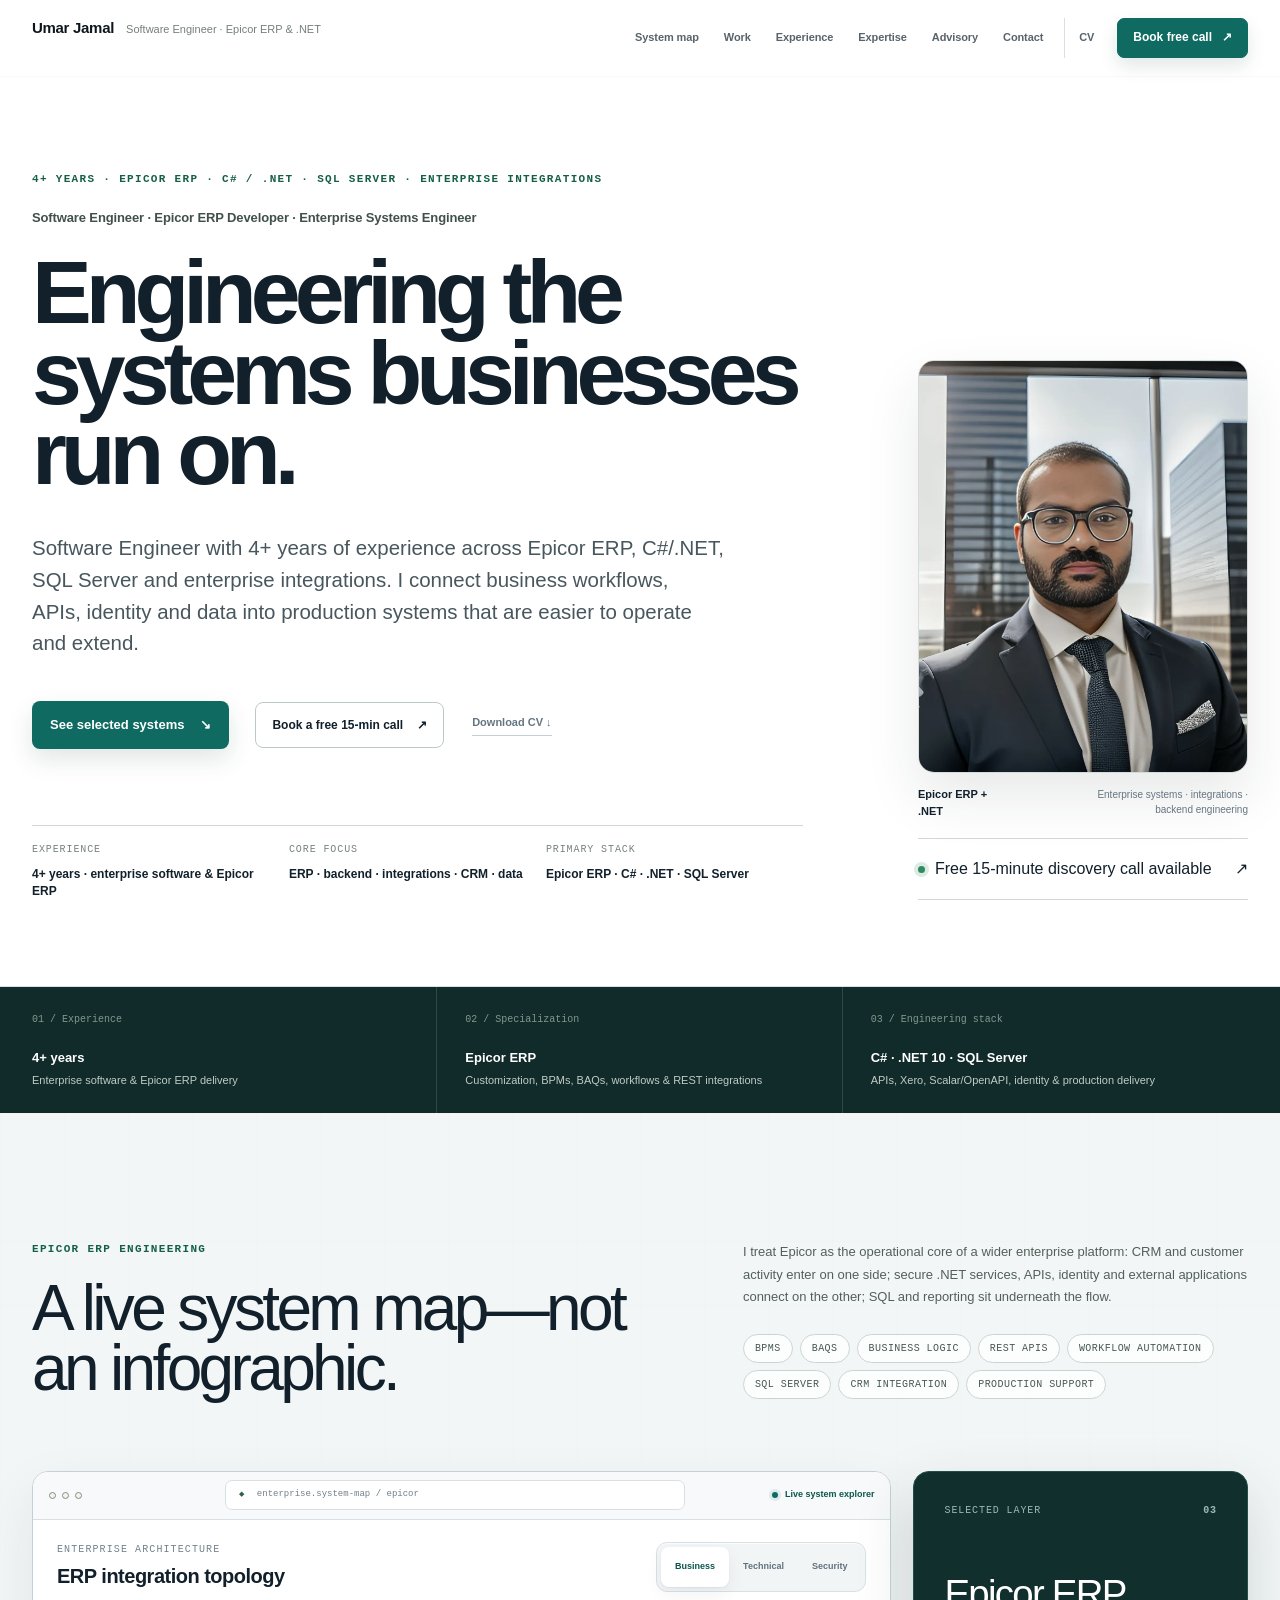
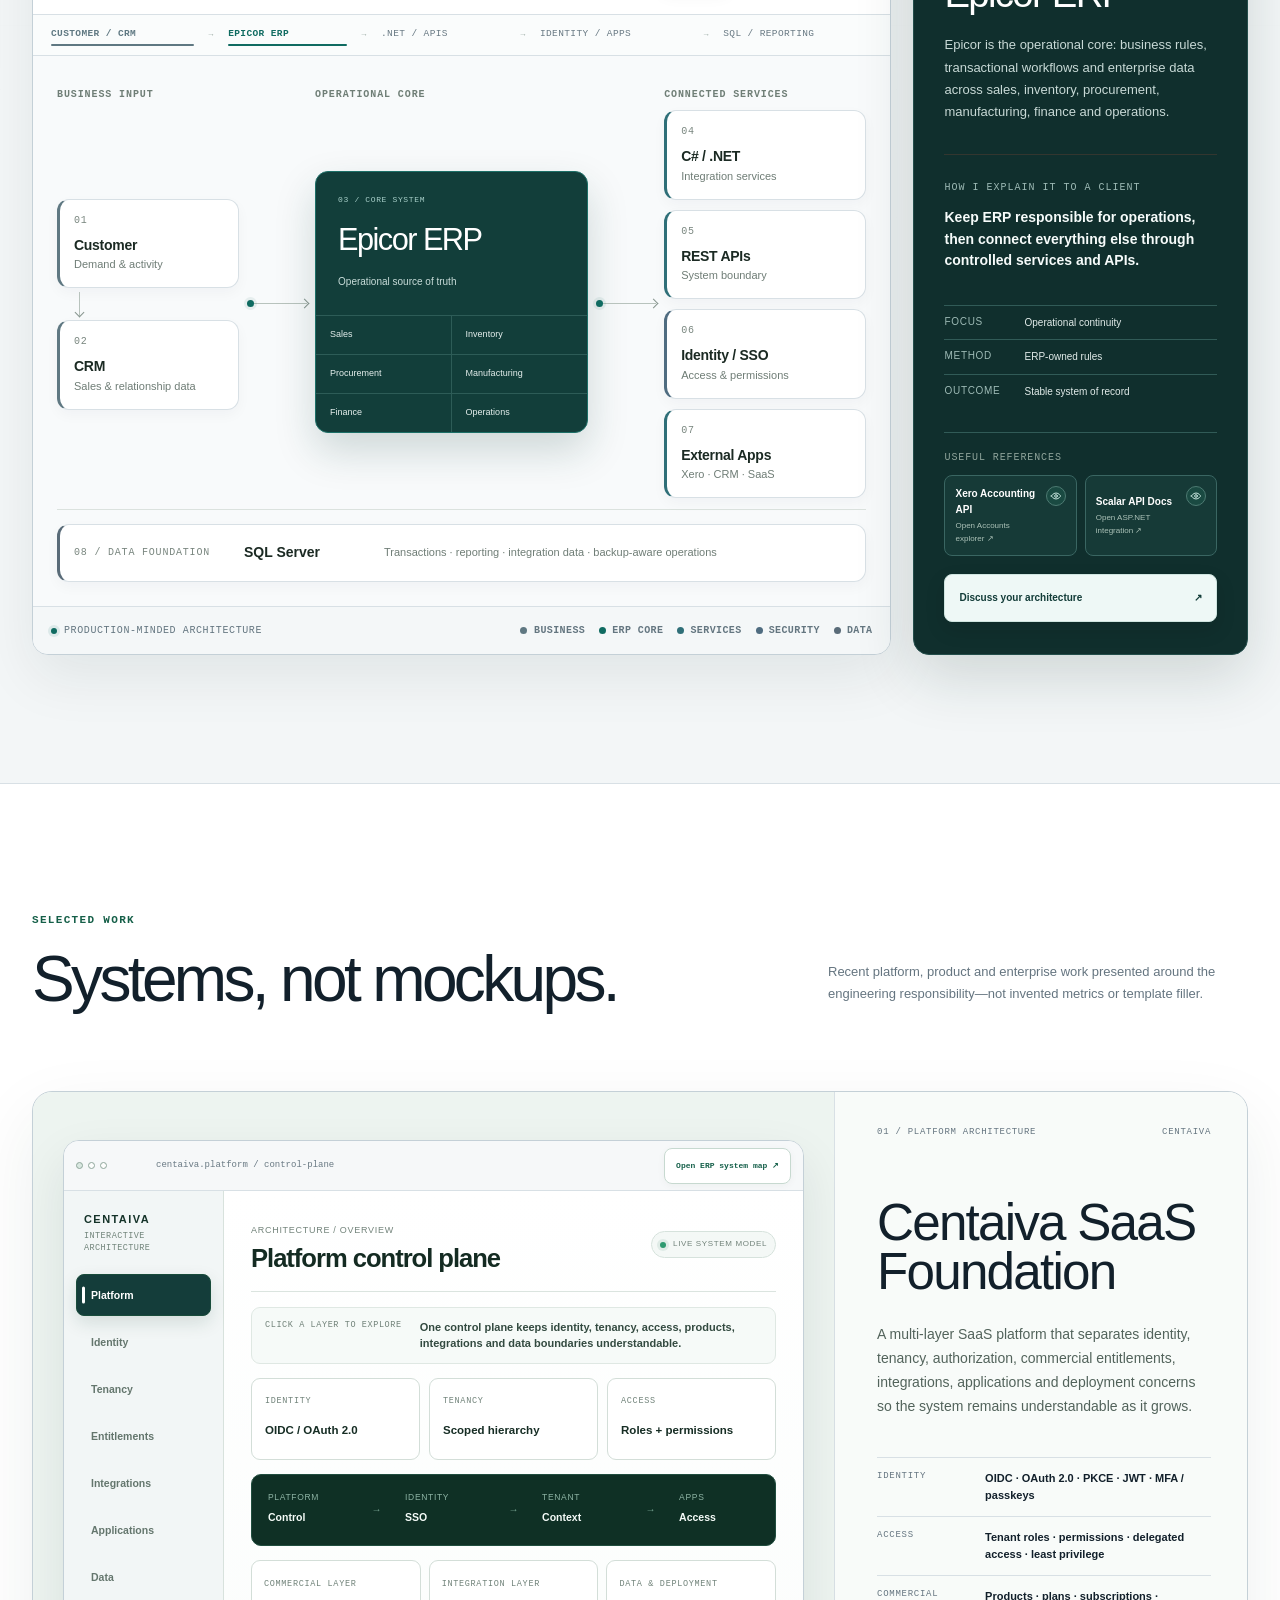
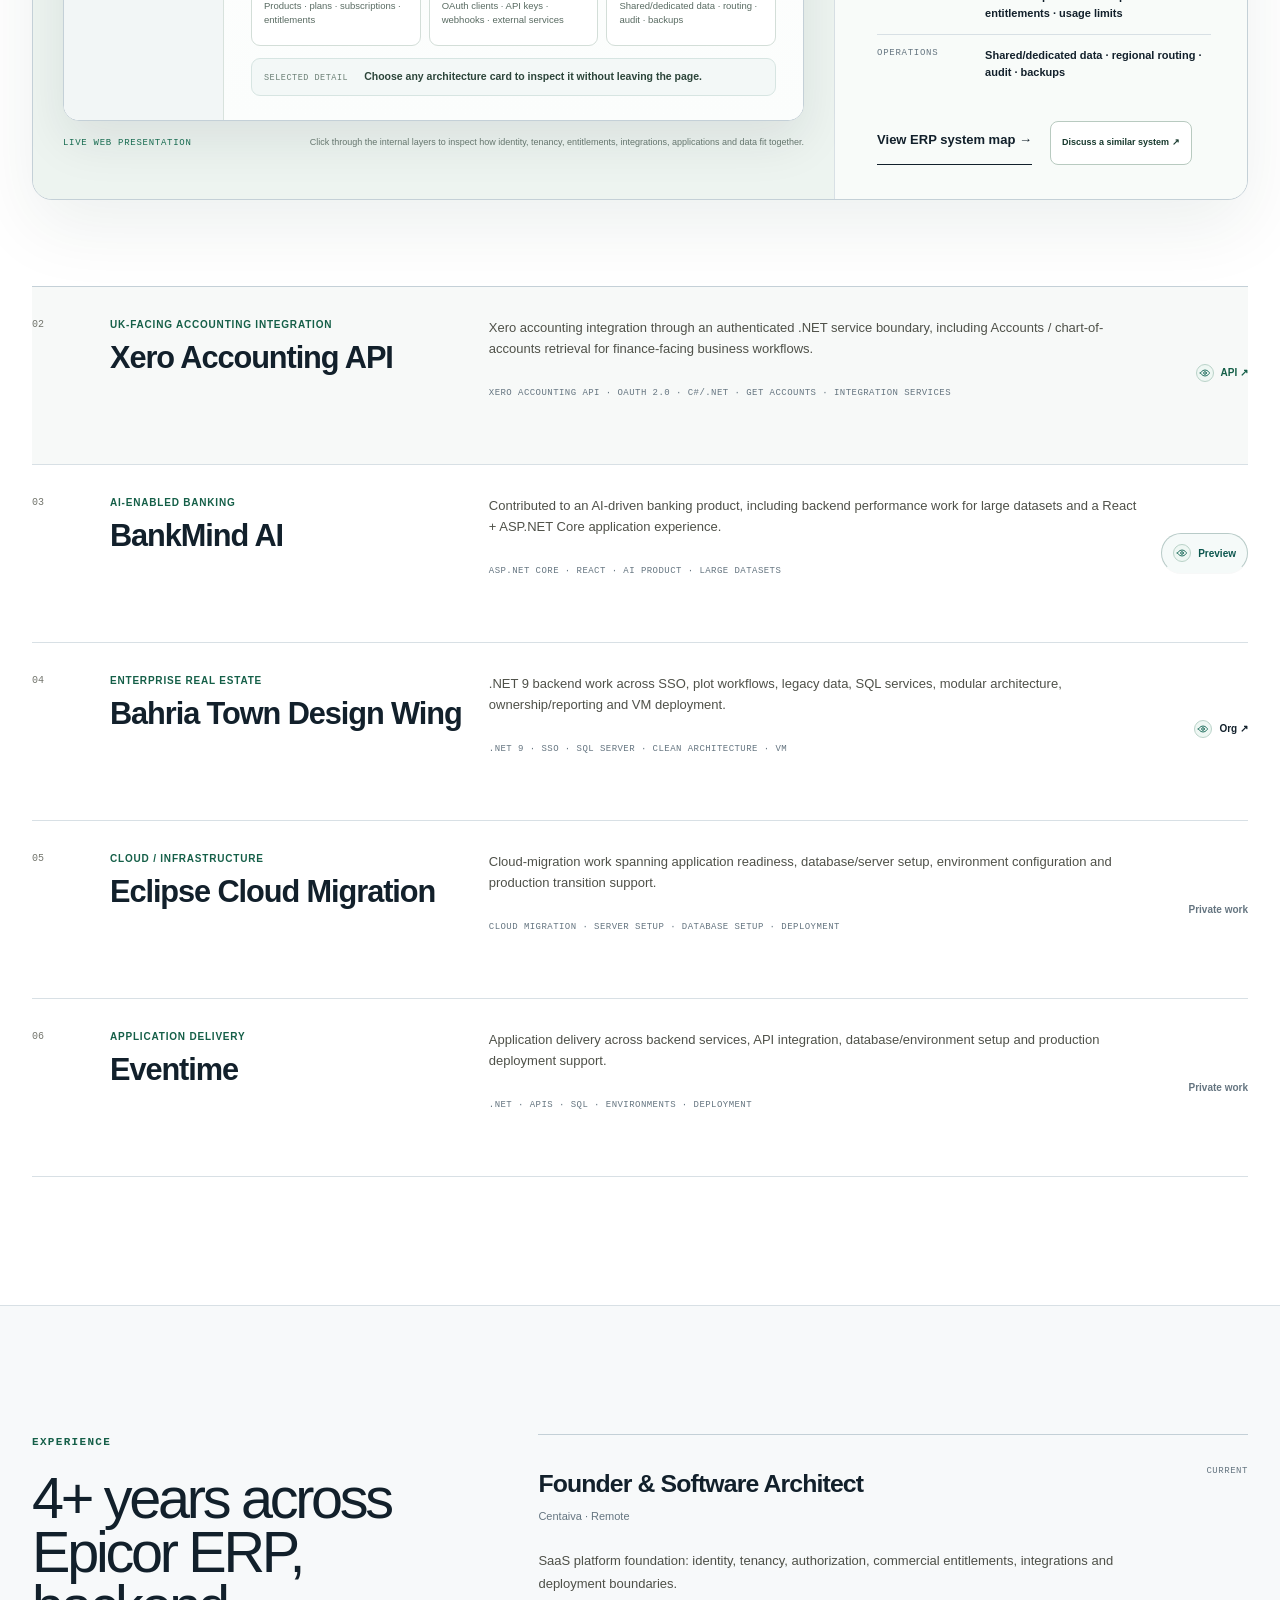
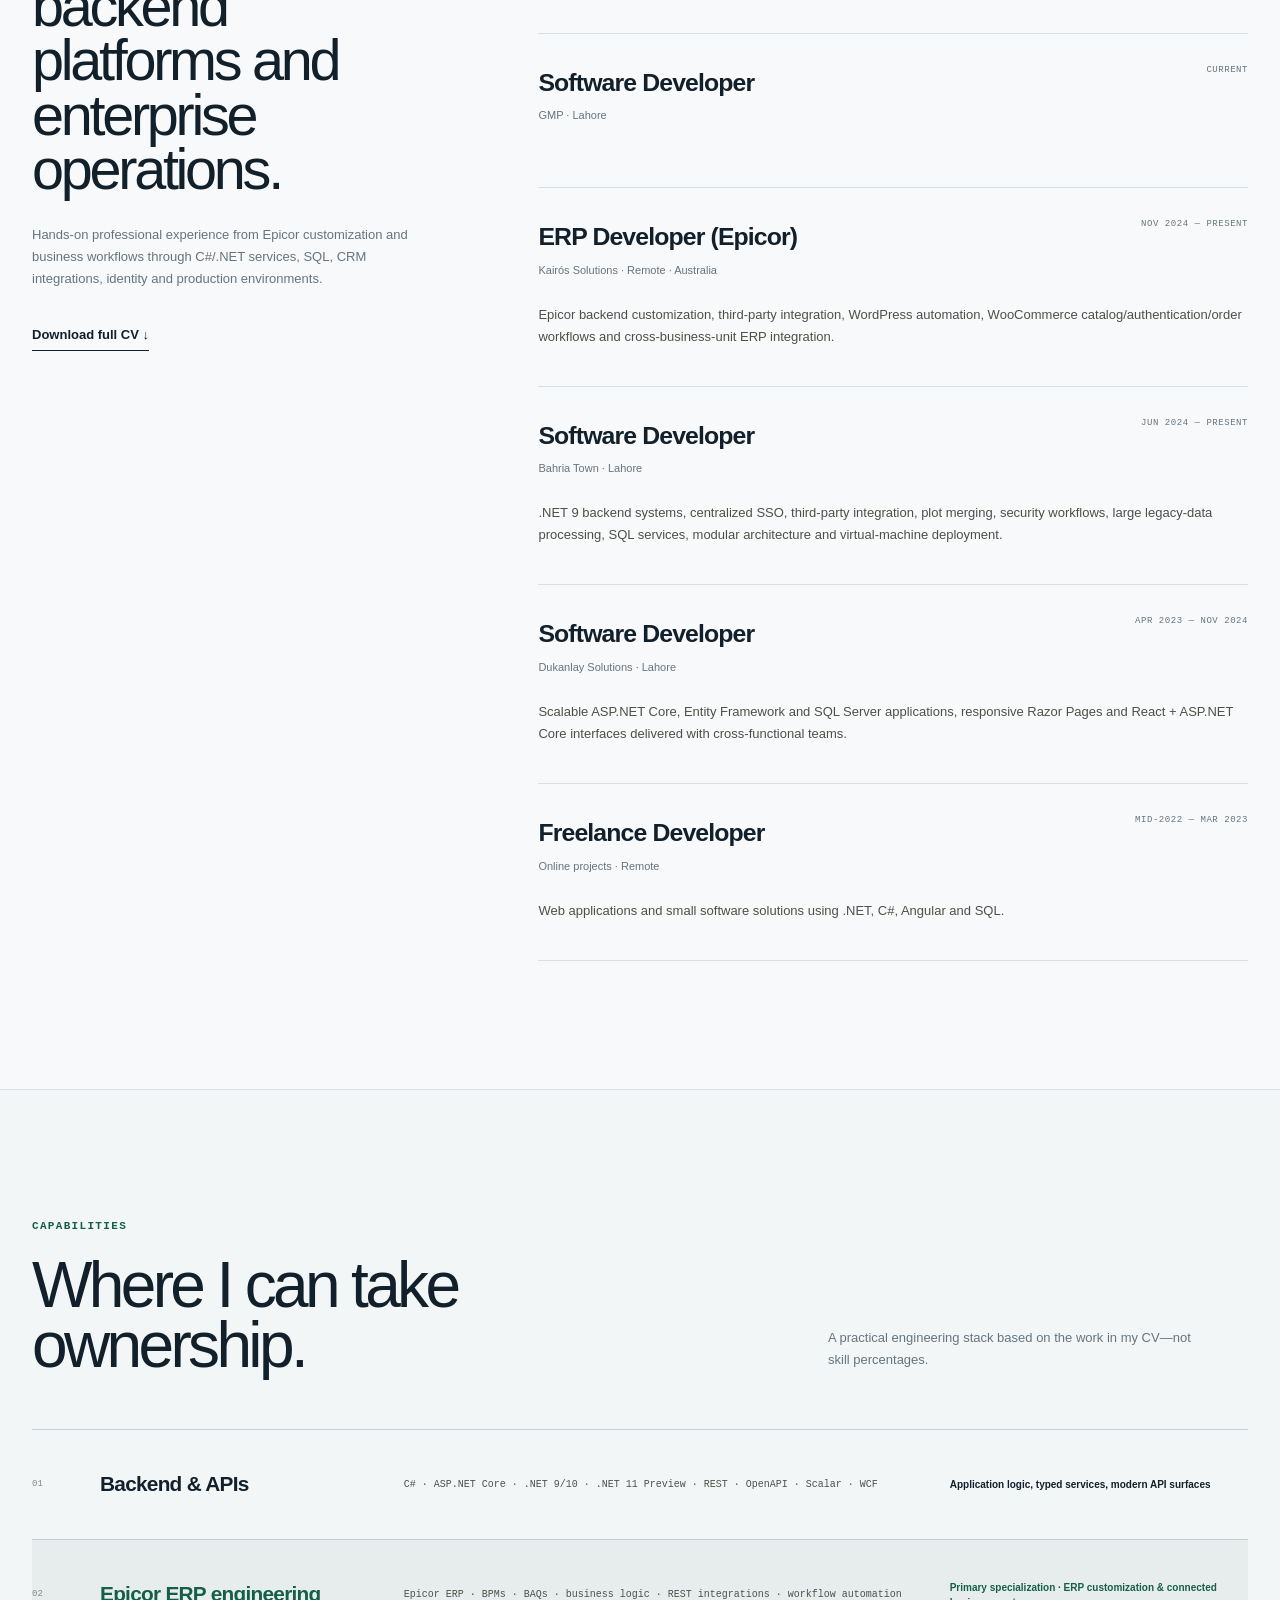
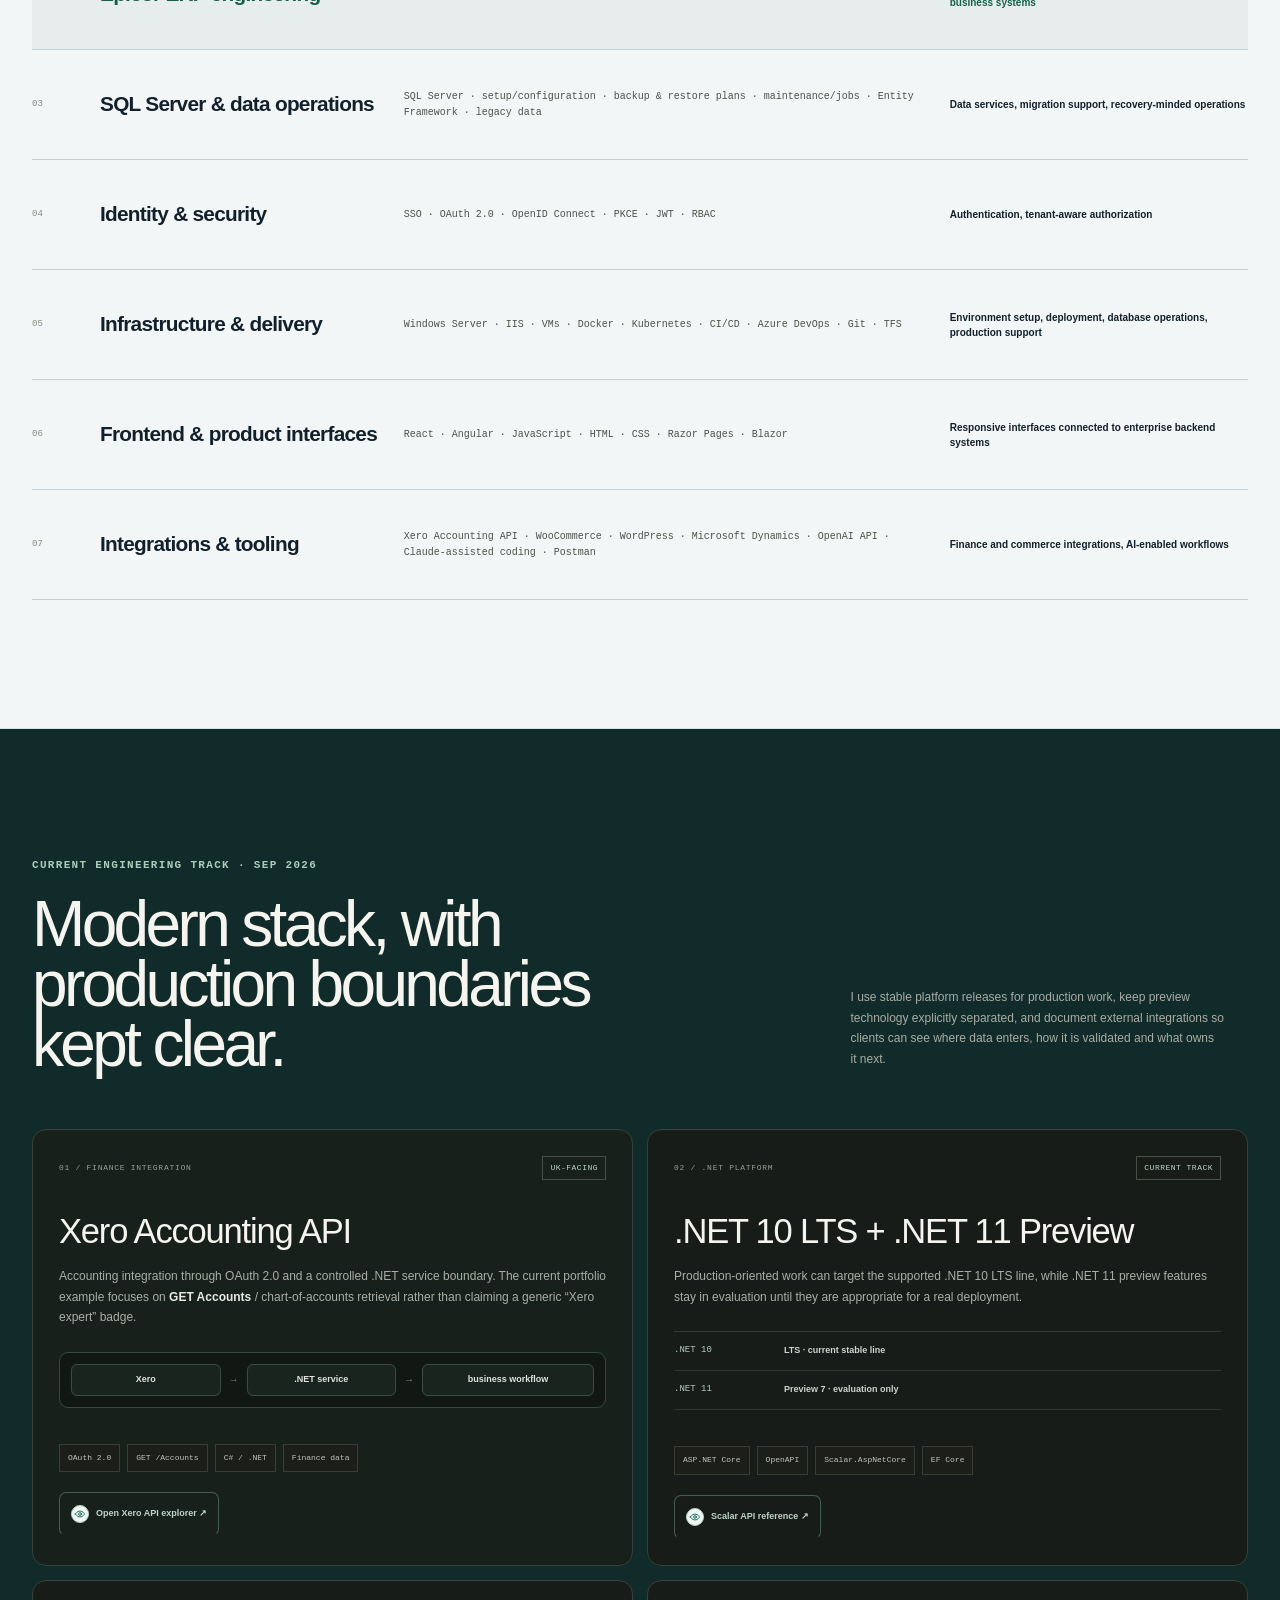
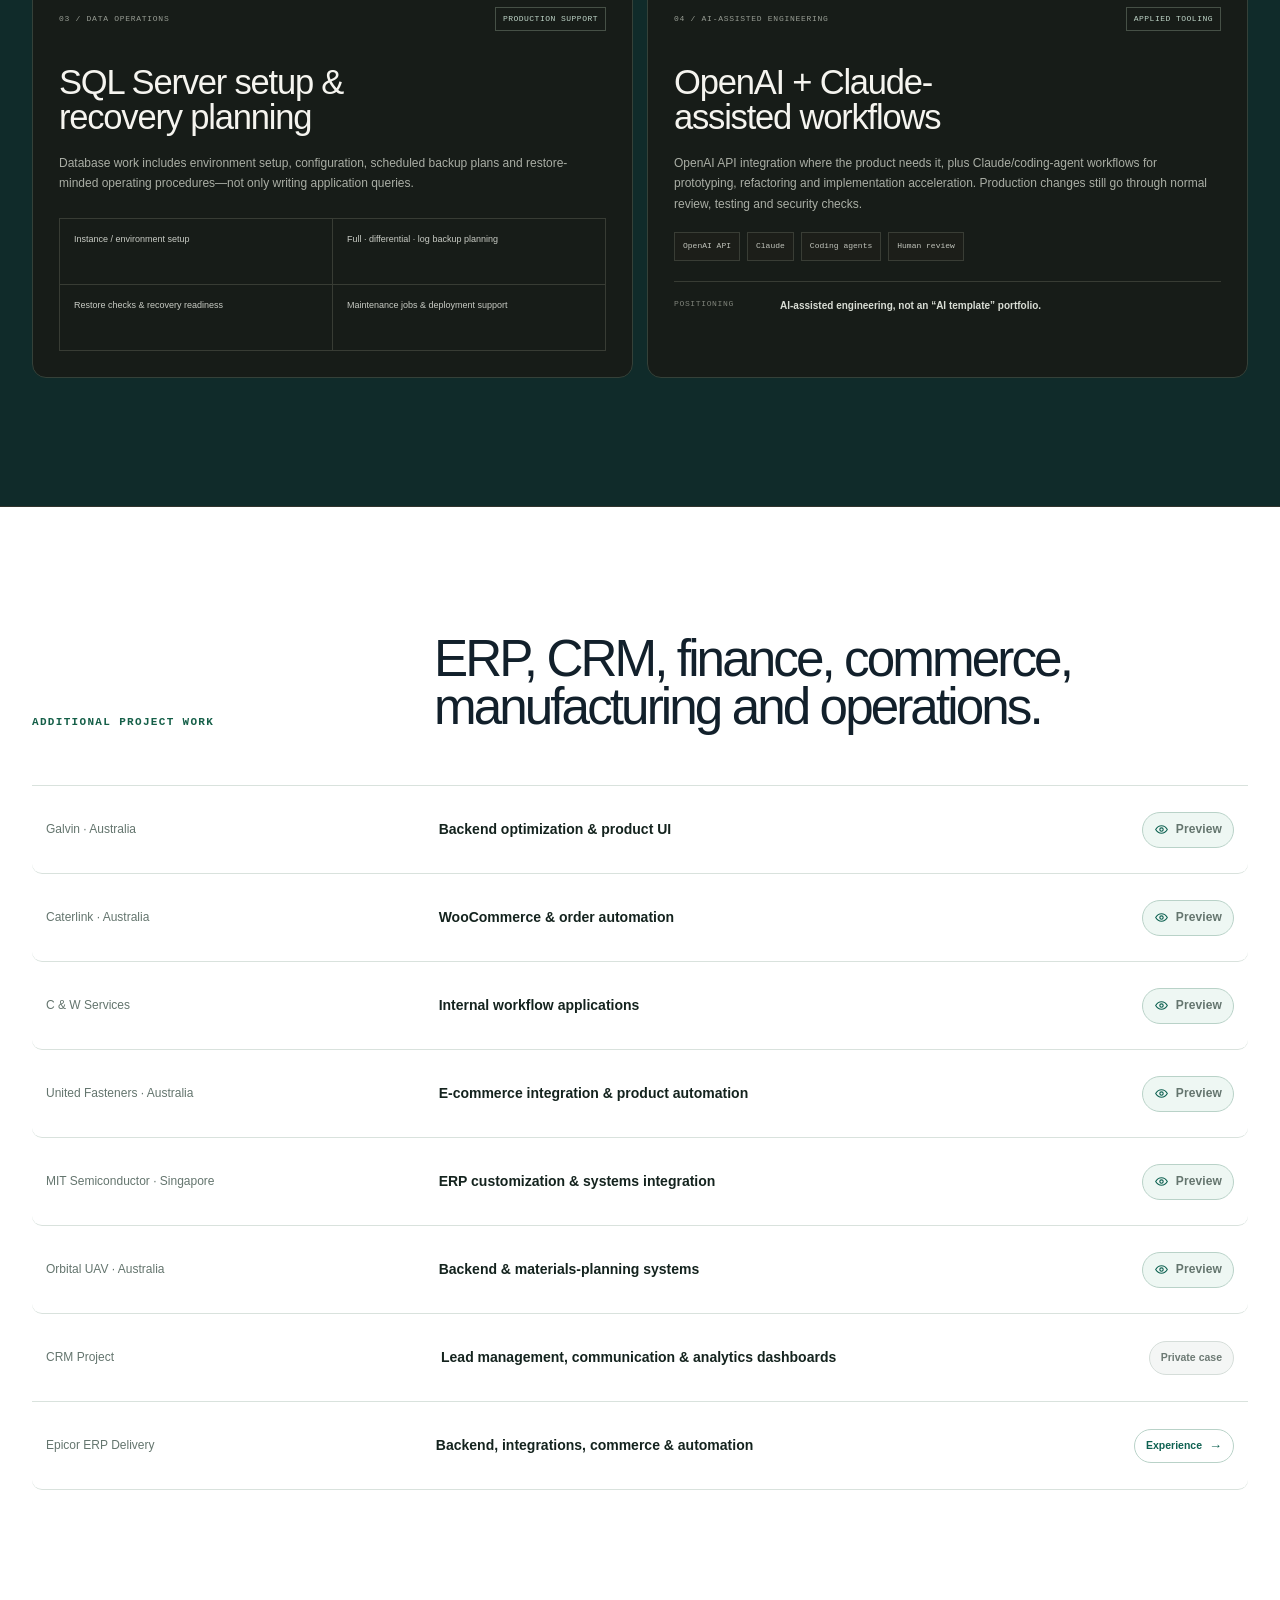
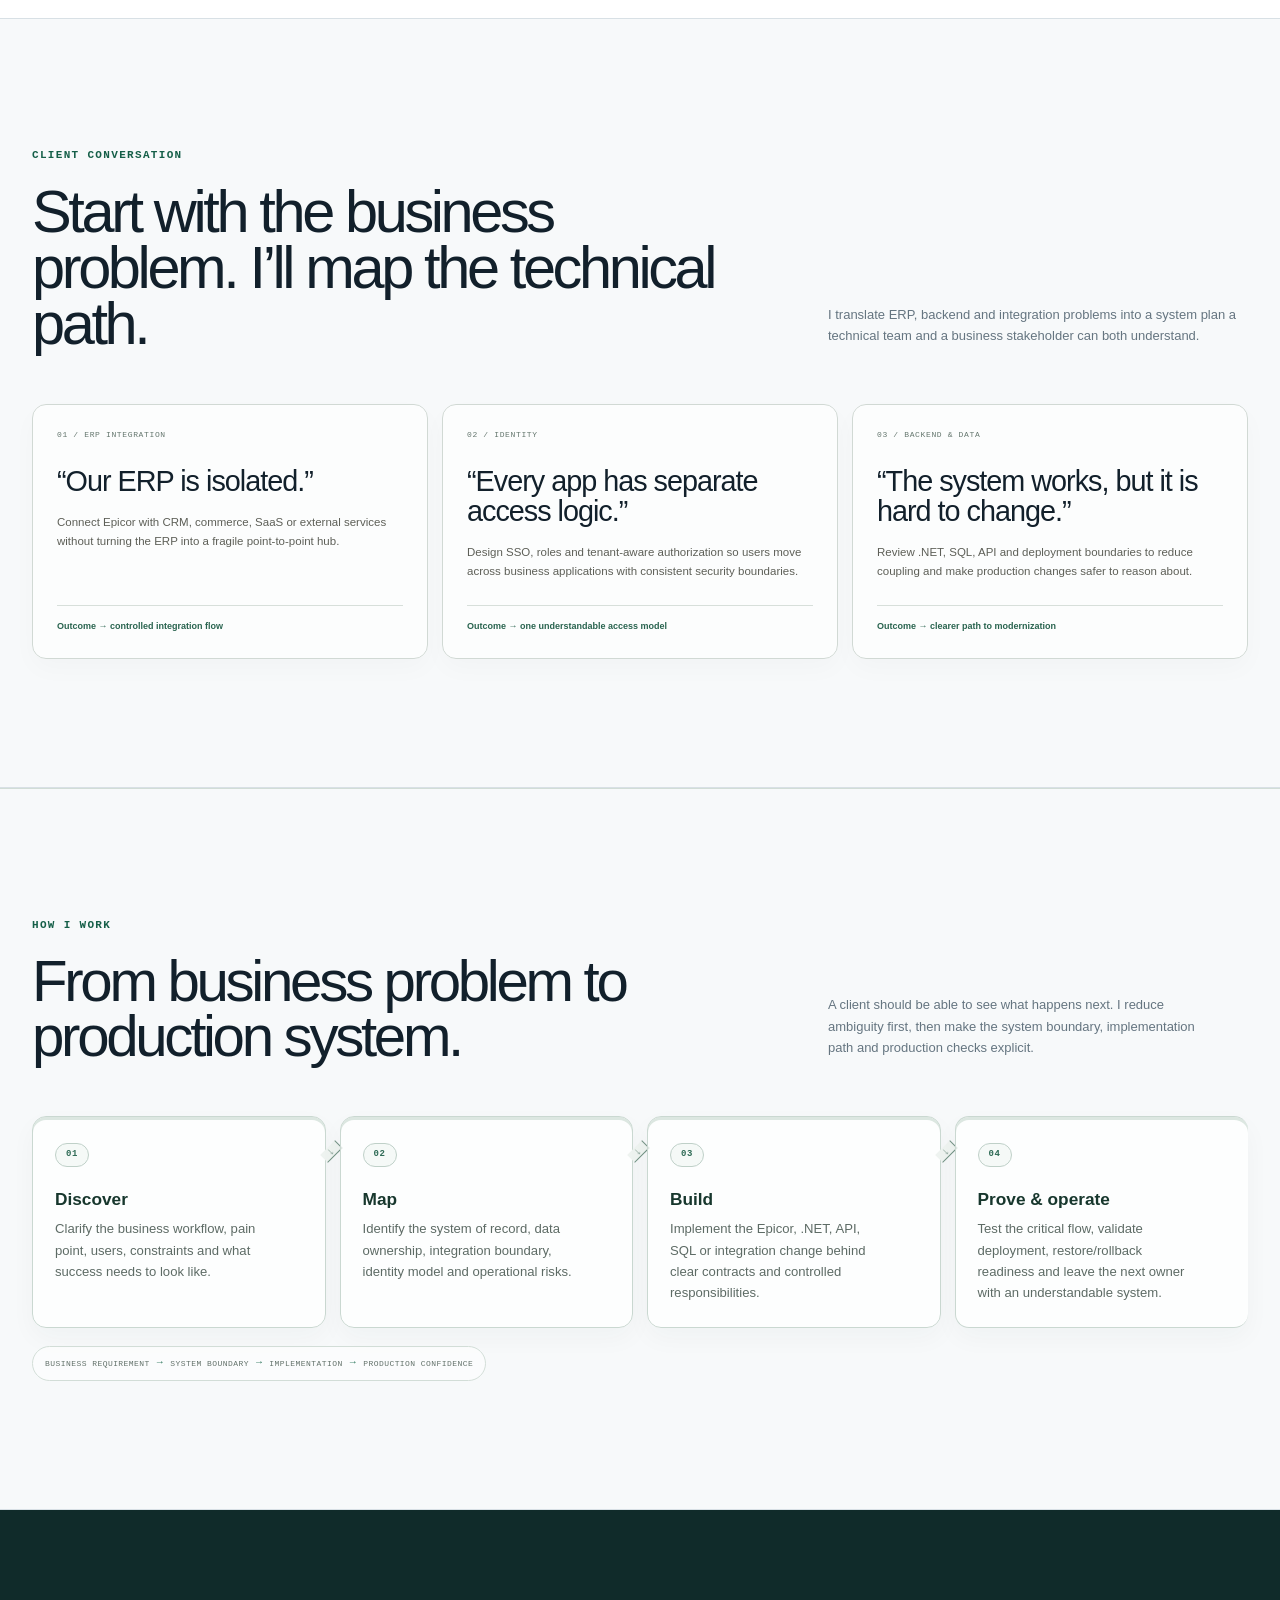
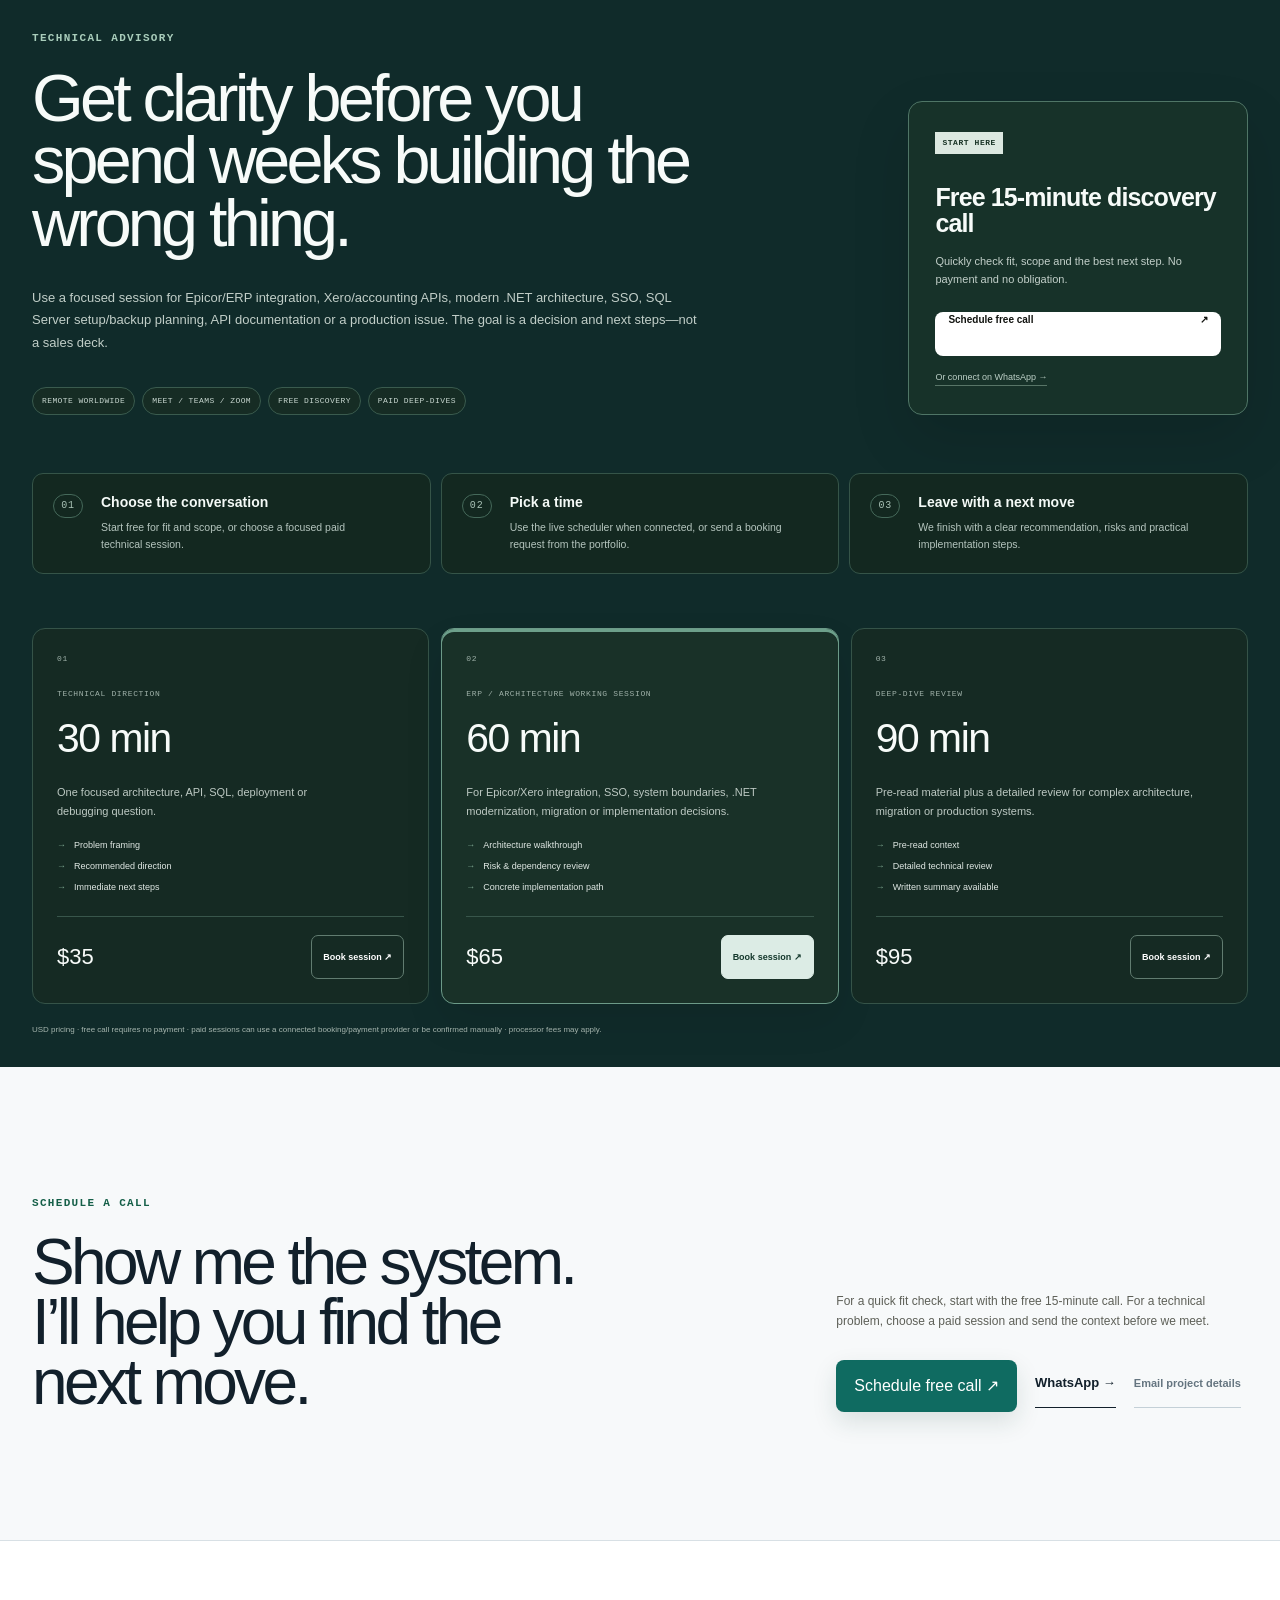
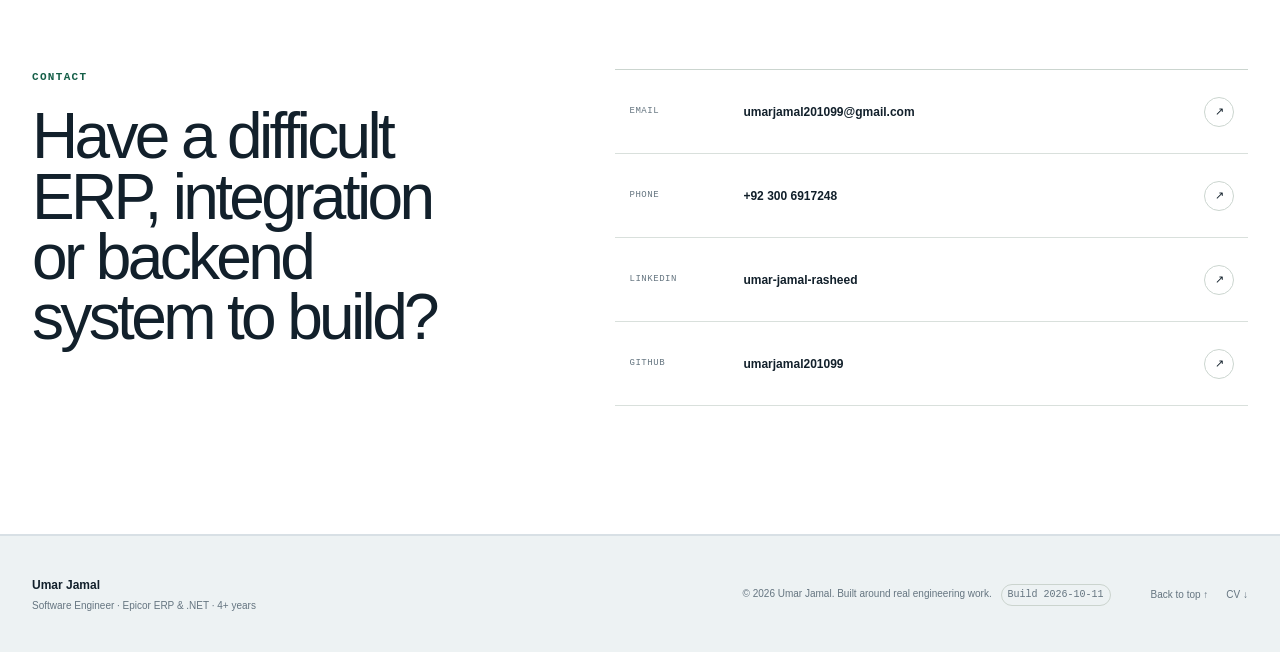
==== index.html @ 4280c29c "Sync portfolio from JobAppAutomation profile.json" ====
<!DOCTYPE html>

<html lang="en">
<head>
<meta charset="utf-8"/>
<meta content="width=device-width, initial-scale=1, viewport-fit=cover" name="viewport"/>
<meta content="#f5f7f8" name="theme-color"/>
<meta content="light" name="color-scheme"/>
<meta content="Software Engineer · Epicor ERP &amp; .NET with 4+ years of experience across C#, SQL Server, Epicor ERP, Xero/CRM integrations, SSO, APIs and production systems." name="description"/>
<meta content="Umar Jamal | Software Engineer · Epicor ERP &amp; .NET" property="og:title"/>
<meta content="Software Engineer · Epicor ERP &amp; .NET with 4+ years of experience across C#, SQL Server, Epicor ERP, Xero/CRM integrations, SSO, APIs and production systems." property="og:description"/>
<meta content="profile" property="og:type"/>
<meta content="https://umarjamal201099.github.io/umarjamal/" property="og:url"/>
<meta content="https://umarjamal201099.github.io/umarjamal/assets/img/photo.png" property="og:image"/>
<meta content="Portrait of Umar Jamal" property="og:image:alt"/>
<meta content="summary_large_image" name="twitter:card"/>
<meta content="Umar Jamal | Software Engineer · Epicor ERP &amp; .NET" name="twitter:title"/>
<meta content="Software Engineer · Epicor ERP &amp; .NET with 4+ years of experience across C#, SQL Server, Epicor ERP, Xero/CRM integrations, SSO, APIs and production systems." name="twitter:description"/>
<meta content="https://umarjamal201099.github.io/umarjamal/assets/img/photo.png" name="twitter:image"/>
<link href="https://umarjamal201099.github.io/umarjamal/" rel="canonical"/>
<title>Umar Jamal | Software Engineer · Epicor ERP &amp; .NET</title>
<link href="assets/favicon.png" rel="icon" type="image/png"/>
<link href="assets/img/photo.webp" rel="preload" as="image" fetchpriority="high"/>
<link href="assets/css/site.css" rel="stylesheet"/>
<script type="application/ld+json">{"@context": "https://schema.org", "@type": "Person", "name": "Umar Jamal", "jobTitle": "Software Engineer · Epicor ERP & .NET", "url": "https://umarjamal201099.github.io/umarjamal/", "image": "https://umarjamal201099.github.io/umarjamal/assets/img/photo.png", "email": "mailto:umarjamal201099@gmail.com", "address": {"@type": "PostalAddress", "addressLocality": "Lahore, Pakistan"}, "sameAs": ["https://www.linkedin.com/in/umar-jamal-rasheed/", "https://github.com/umarjamal201099", "https://umarjamal201099.github.io/umar/"], "alumniOf": "Virtual University of Pakistan", "knowsAbout": [".NET 11 Preview", ".NET 9/10", "ASP.NET Core", "Angular", "Azure DevOps", "BAQs", "BPMs", "Blazor", "C#", "CI/CD", "CSS", "Claude-assisted coding", "Docker", "Entity Framework", "Epicor ERP", "Git", "HTML", "IIS", "JWT", "JavaScript", "Kubernetes", "Microsoft Dynamics", "OAuth 2.0", "OpenAI API", "OpenAPI", "OpenID Connect", "PKCE", "Postman", "RBAC", "REST", "REST integrations", "Razor Pages", "React", "SQL Server", "SSO", "Scalar", "TFS", "VMs", "WCF", "Windows Server", "WooCommerce", "WordPress", "Xero Accounting API", "backup & restore plans", "business logic", "legacy data", "maintenance/jobs", "setup/configuration", "workflow automation"]}</script>
</head>
<body>
<a class="skip-link" href="#main">Skip to content</a>
<header class="site-header" data-header="">
<div class="wrap nav-shell">
<a aria-label="Umar Jamal home" class="wordmark" href="#top">
<strong>Umar Jamal</strong>
<span>Software Engineer · Epicor ERP &amp; .NET</span>
</a>
<button aria-controls="main-nav" aria-expanded="false" class="nav-toggle" data-nav-toggle="" type="button">
<span>Menu</span><i aria-hidden="true"></i>
</button>
<nav aria-label="Primary navigation" class="main-nav" data-nav="" id="main-nav">
<a data-nav-link="" href="#erp-architecture"><span>System map</span><small>ERP architecture</small></a>
<a data-nav-link="" href="#work"><span>Work</span><small>Selected systems</small></a>
<a data-nav-link="" href="#experience"><span>Experience</span><small>Professional history</small></a>
<a data-nav-link="" href="#capabilities"><span>Expertise</span><small>Stack &amp; ownership</small></a>
<a data-nav-link="" href="#advisory"><span>Advisory</span><small>Technical sessions</small></a>
<a data-nav-link="" href="#contact"><span>Contact</span><small>Direct channels</small></a>
<a class="nav-cv" download="" href="assets/Umar-Jamal-CV.pdf"><span>CV</span><small>PDF download</small></a>
<button class="nav-book" data-book-service="Free 15-minute fit check" type="button">Book free call <span aria-hidden="true">↗</span></button>
</nav>
</div>
<div aria-hidden="true" class="site-progress"><i data-scroll-progress=""></i></div>
</header>
<main id="main">
<section class="hero" id="top">
<div class="wrap hero-grid">
<div class="hero-copy">
<p class="overline">4+ years · Epicor ERP · C# / .NET · SQL Server · Enterprise Integrations</p>
<p class="hero-role">Software Engineer · Epicor ERP Developer · Enterprise Systems Engineer</p>
<h1>Engineering the systems businesses run on.</h1>
<p class="hero-intro">Software Engineer with 4+ years of experience across Epicor ERP, C#/.NET, SQL Server and enterprise integrations. I connect business workflows, APIs, identity and data into production systems that are easier to operate and extend.</p>
<div class="hero-actions">
<a class="primary-link" href="#work">See selected systems <span aria-hidden="true">↘</span></a>
<button class="secondary-button" data-book-service="Free 15-minute fit check" type="button">Book a free 15-min call <span aria-hidden="true">↗</span></button>
<a class="quiet-link" download="" href="assets/Umar-Jamal-CV.pdf">Download CV ↓</a>
</div>
<div aria-label="Professional summary" class="hero-facts">
<div><span>Experience</span><strong>4+ years · enterprise software &amp; Epicor ERP</strong></div>
<div><span>Core focus</span><strong>ERP · backend · integrations · CRM · data</strong></div>
<div><span>Primary stack</span><strong>Epicor ERP · C# · .NET · SQL Server</strong></div>
</div>
</div>
<aside aria-label="Profile" class="hero-aside">
<figure class="portrait">
<img alt="Portrait of Umar Jamal" fetchpriority="high" height="750" src="assets/img/photo.webp" width="750"/>
</figure>
<div class="portrait-caption">
<span>Epicor ERP + .NET</span>
<p>Enterprise systems · integrations · backend engineering</p>
</div>
<button class="availability" data-book-service="Free 15-minute fit check" type="button">
<span aria-hidden="true" class="availability-dot"></span>
            Free 15-minute discovery call available
            <span aria-hidden="true">↗</span>
</button>
</aside>
</div>
</section>
<section aria-label="Professional specialization" class="current-strip">
<div class="wrap current-grid">
<div><span>01 / Experience</span><strong>4+ years</strong><p>Enterprise software &amp; Epicor ERP delivery</p></div>
<div><span>02 / Specialization</span><strong>Epicor ERP</strong><p>Customization, BPMs, BAQs, workflows &amp; REST integrations</p></div>
<div><span>03 / Engineering stack</span><strong>C# · .NET 10 · SQL Server</strong><p>APIs, Xero, Scalar/OpenAPI, identity &amp; production delivery</p></div>
</div>
</section>
<section class="section erp-specialization" id="erp-architecture">
<div class="wrap">
<div class="erp-heading">
<div>
<p class="overline">Epicor ERP Engineering</p>
<h2>A live system map—not an infographic.</h2>
</div>
<div class="erp-heading-copy">
<p>I treat Epicor as the operational core of a wider enterprise platform: CRM and customer activity enter on one side; secure .NET services, APIs, identity and external applications connect on the other; SQL and reporting sit underneath the flow.</p>
<div aria-label="Epicor ERP capabilities" class="erp-tags">
<span>BPMs</span><span>BAQs</span><span>Business logic</span><span>REST APIs</span><span>Workflow automation</span><span>SQL Server</span><span>CRM integration</span><span>Production support</span>
</div>
</div>
</div>
<div class="architecture-workbench">
<div class="system-screen" data-tilt-screen="">
<div class="screen-chrome">
<div aria-hidden="true" class="screen-dots"><i></i><i></i><i></i></div>
<div class="screen-address"><span class="screen-lock">◆</span> enterprise.system-map / epicor</div>
<span class="screen-live"><i></i> Live system explorer</span>
</div>
<div class="screen-toolbar">
<div>
<span class="screen-eyebrow">Enterprise architecture</span>
<strong>ERP integration topology</strong>
</div>
<div aria-label="Architecture view" class="architecture-modes" role="group">
<button aria-pressed="true" class="is-active" data-architecture-mode="executive" type="button">Business</button>
<button aria-pressed="false" data-architecture-mode="technical" type="button">Technical</button>
<button aria-pressed="false" data-architecture-mode="security" type="button">Security</button>
</div>
</div>
<div aria-label="Enterprise system flow" class="architecture-path">
<span data-path-step="business">Customer / CRM</span><i aria-hidden="true">→</i>
<span data-path-step="core">Epicor ERP</span><i aria-hidden="true">→</i>
<span data-path-step="services">.NET / APIs</span><i aria-hidden="true">→</i>
<span data-path-step="access">Identity / Apps</span><i aria-hidden="true">→</i>
<span data-path-step="data">SQL / Reporting</span>
</div>
<div aria-label="Interactive system map" class="mobile-system-explorer" data-mobile-system-explorer="">
<div class="mobile-explorer-intro">
<div><span data-mobile-mode-label="">Business flow</span><strong data-mobile-mode-title="">From customer demand to ERP operations</strong></div>
<p data-mobile-mode-copy="">Tap a layer once to see what it owns, why it exists and how it connects to the next system.</p>
</div>
<div aria-label="System layers" class="mobile-layer-tabs" role="tablist">
<button data-mobile-arch-key="customer" role="tab" type="button">Customer</button>
<button data-mobile-arch-key="crm" role="tab" type="button">CRM</button>
<button aria-selected="true" data-mobile-arch-key="erp" role="tab" type="button">Epicor ERP</button>
<button data-mobile-arch-key="integration" role="tab" type="button">.NET</button>
<button data-mobile-arch-key="api" role="tab" type="button">REST API</button>
<button data-mobile-arch-key="identity" role="tab" type="button">Identity</button>
<button data-mobile-arch-key="external" role="tab" type="button">Apps</button>
<button data-mobile-arch-key="data" role="tab" type="button">SQL</button>
</div>
<article aria-live="polite" class="mobile-layer-card">
<div class="mobile-layer-top"><span data-mobile-arch-index="">03</span><em data-mobile-arch-category="">Operational core</em></div>
<h3 data-mobile-arch-title="">Epicor ERP</h3>
<p data-mobile-arch-copy="">Epicor owns operational rules, transactional workflows and enterprise data.</p>
<dl class="mobile-layer-facts">
<div><dt>Focus</dt><dd data-mobile-arch-focus="">Operational continuity</dd></div>
<div><dt>Method</dt><dd data-mobile-arch-method="">ERP-owned rules</dd></div>
<div><dt>Result</dt><dd data-mobile-arch-outcome="">Stable system of record</dd></div>
</dl>
<div class="mobile-layer-actions">
<button data-mobile-arch-next="" type="button">Next layer <span aria-hidden="true">→</span></button>
<button data-book-service="Free 15-minute fit check" type="button">Discuss this system <span aria-hidden="true">↗</span></button>
</div>
</article>
</div>
<div class="architecture-network" data-architecture-network="" data-mode="executive">
<div class="network-label label-in">Business input</div>
<div class="network-label label-core">Operational core</div>
<div class="network-label label-edge">Connected services</div>
<div class="network-stack network-inbound">
<button class="network-node" data-arch-key="customer" data-copy="Customer activity, opportunities and requests enter through controlled business workflows before becoming ERP transactions." data-title="Customer &amp; Sales" type="button"><span>01</span><strong>Customer</strong><small>Demand &amp; activity</small></button>
<div aria-hidden="true" class="vertical-connector"><i></i></div>
<button class="network-node" data-arch-key="crm" data-copy="CRM and internal applications manage customer context while ERP remains the operational source for orders, inventory, finance and fulfilment." data-title="CRM &amp; Business Applications" type="button"><span>02</span><strong>CRM</strong><small>Sales &amp; relationship data</small></button>
</div>
<div aria-hidden="true" class="horizontal-connector connector-left"><i></i><b>validated business flow</b></div>
<button class="erp-core-node is-active" data-arch-key="erp" data-copy="Epicor is the operational core: business rules, transactional workflows and enterprise data across sales, inventory, procurement, manufacturing, finance and operations." data-title="Epicor ERP" type="button">
<div class="core-head"><span>03 / Core system</span><strong>Epicor ERP</strong><small>Operational source of truth</small></div>
<div class="core-modules"><span>Sales</span><span>Inventory</span><span>Procurement</span><span>Manufacturing</span><span>Finance</span><span>Operations</span></div>
</button>
<div aria-hidden="true" class="horizontal-connector connector-right"><i></i><b>secure integration boundary</b></div>
<div class="network-stack network-services">
<button class="network-node node-technical" data-arch-key="integration" data-copy="C# and .NET services contain integration logic, validation and synchronization so external systems do not depend directly on ERP internals." data-title="C# / .NET Integration Layer" type="button"><span>04</span><strong>C# / .NET</strong><small>Integration services</small></button>
<button class="network-node node-security" data-arch-key="api" data-copy="Versioned REST APIs create clean system boundaries for ERP, CRM, SaaS and external applications." data-title="REST API Layer" type="button"><span>05</span><strong>REST APIs</strong><small>System boundary</small></button>
<button class="network-node node-security" data-arch-key="identity" data-copy="SSO, OAuth/OIDC, JWT, roles and permissions control who can access connected applications and data." data-title="Identity &amp; SSO" type="button"><span>06</span><strong>Identity / SSO</strong><small>Access &amp; permissions</small></button>
<button class="network-node" data-arch-key="external" data-copy="Xero, CRM, commerce, SaaS and third-party applications connect through explicit contracts rather than tight ERP coupling." data-title="External / Finance Applications" type="button"><span>07</span><strong>External Apps</strong><small>Xero · CRM · SaaS</small></button>
</div>
<div class="data-foundation">
<button data-arch-key="data" data-copy="SQL Server supports operational data, reporting, analysis, legacy data processing and controlled integration flows." data-title="SQL Server &amp; Enterprise Data" type="button"><span>08 / Data foundation</span><strong>SQL Server</strong><small>Transactions · reporting · integration data · backup-aware operations</small></button>
</div>
</div>
<div class="screen-statusbar">
<span class="status-ready"><i></i> Production-minded architecture</span>
<div aria-label="Architecture color legend" class="map-legend">
<span class="legend-business">Business</span>
<span class="legend-core">ERP core</span>
<span class="legend-service">Services</span>
<span class="legend-security">Security</span>
<span class="legend-data">Data</span>
</div>
</div>
</div>
<aside aria-live="polite" class="architecture-brief">
<div class="brief-topline"><span>Selected layer</span><strong data-arch-index="">03</strong></div>
<h3 data-arch-title="">Epicor ERP</h3>
<p data-arch-copy="">Epicor is the operational core: business rules, transactional workflows and enterprise data across sales, inventory, procurement, manufacturing, finance and operations.</p>
<div class="brief-divider"></div>
<span class="brief-label">How I explain it to a client</span>
<blockquote data-arch-pitch="">Keep ERP responsible for operations, then connect everything else through controlled services and APIs.</blockquote>
<dl class="brief-facts">
<div><dt>Focus</dt><dd data-arch-focus="">Operational continuity</dd></div>
<div><dt>Method</dt><dd data-arch-method="">ERP-owned rules</dd></div>
<div><dt>Outcome</dt><dd data-arch-outcome="">Stable system of record</dd></div>
</dl>
<div aria-label="Architecture reference links" class="architecture-resources">
<span>Useful references</span>
<div>
<a aria-haspopup="dialog" aria-label="Preview Xero Accounting API inside portfolio; open in new tab is also available" data-preview-description="Preview the public Xero Accounts API explorer inside the portfolio. Use Open new tab for the full developer experience." data-preview-kicker="Technical reference" data-preview-mode="overview" data-preview-title="Xero Accounting API" data-site-preview="" href="https://api-explorer.xero.com/accounting/accounts/getaccounts" rel="noopener noreferrer" target="_blank"><strong>Xero Accounting API</strong><small>Open Accounts explorer ↗</small></a>
<a aria-haspopup="dialog" aria-label="Preview Scalar ASP.NET API Reference inside portfolio; open in new tab is also available" data-preview-description="Preview the public Scalar ASP.NET Core integration reference without leaving the portfolio." data-preview-kicker="Technical reference" data-preview-mode="overview" data-preview-title="Scalar ASP.NET API Reference" data-site-preview="" href="https://scalar.com/products/api-references/integrations/aspnetcore/integration" rel="noopener noreferrer" target="_blank"><strong>Scalar API Docs</strong><small>Open ASP.NET integration ↗</small></a>
</div>
</div>
<button class="brief-cta" data-book-service="Free 15-minute fit check" type="button">Discuss your architecture <span>↗</span></button>
</aside>
</div>
</div>
</section>
<section class="section selected-work" id="work">
<div class="wrap">
<div class="section-head">
<div>
<p class="overline">Selected work</p>
<h2>Systems, not mockups.</h2>
</div>
<p>Recent platform, product and enterprise work presented around the engineering responsibility—not invented metrics or template filler.</p>
</div>
<article class="feature-case feature-case-live">
<div class="feature-media">
<div aria-labelledby="centaiva-demo-title" class="product-window">
<div class="product-window-bar">
<div aria-hidden="true" class="product-window-dots"><i></i><i></i><i></i></div>
<span>centaiva.platform / control-plane</span>
<a href="#erp-architecture">Open ERP system map ↗</a>
</div>
<div class="product-ui" data-product-demo="">
<aside aria-label="Centaiva architecture layers" class="product-sidebar">
<div class="product-sidebar-brand">
<strong id="centaiva-demo-title">CENTAIVA</strong>
<small>Interactive architecture</small>
</div>
<div aria-label="Explore Centaiva platform layers" class="product-tabs" role="tablist">
<button aria-controls="centaiva-panel" aria-selected="true" class="active" data-product-tab="platform" id="centaiva-tab-platform" role="tab" type="button">Platform</button>
<button aria-controls="centaiva-panel" aria-selected="false" data-product-tab="identity" id="centaiva-tab-identity" role="tab" tabindex="-1" type="button">Identity</button>
<button aria-controls="centaiva-panel" aria-selected="false" data-product-tab="tenancy" id="centaiva-tab-tenancy" role="tab" tabindex="-1" type="button">Tenancy</button>
<button aria-controls="centaiva-panel" aria-selected="false" data-product-tab="entitlements" id="centaiva-tab-entitlements" role="tab" tabindex="-1" type="button">Entitlements</button>
<button aria-controls="centaiva-panel" aria-selected="false" data-product-tab="integrations" id="centaiva-tab-integrations" role="tab" tabindex="-1" type="button">Integrations</button>
<button aria-controls="centaiva-panel" aria-selected="false" data-product-tab="applications" id="centaiva-tab-applications" role="tab" tabindex="-1" type="button">Applications</button>
<button aria-controls="centaiva-panel" aria-selected="false" data-product-tab="data" id="centaiva-tab-data" role="tab" tabindex="-1" type="button">Data</button>
</div>
</aside>
<div aria-labelledby="centaiva-tab-platform" class="product-main" id="centaiva-panel" role="tabpanel" tabindex="0">
<div class="product-main-head">
<div><span data-product-kicker="">Architecture / overview</span><h4 data-product-title="">Platform control plane</h4></div>
<em><i></i><span data-product-status="">Live system model</span></em>
</div>
<div class="product-context"><span>Click a layer to explore</span><strong data-product-summary="">One control plane keeps identity, tenancy, access, products, integrations and data boundaries understandable.</strong></div>
<div class="product-kpis">
<button aria-pressed="false" data-product-kpi="0" type="button"><span>Identity</span><strong>OIDC / OAuth 2.0</strong></button>
<button aria-pressed="false" data-product-kpi="1" type="button"><span>Tenancy</span><strong>Scoped hierarchy</strong></button>
<button aria-pressed="false" data-product-kpi="2" type="button"><span>Access</span><strong>Roles + permissions</strong></button>
</div>
<div aria-label="Selected platform flow" class="product-flow" data-product-flow="">
<div><span>Platform</span><strong>Control</strong></div><i>→</i><div><span>Identity</span><strong>SSO</strong></div><i>→</i><div><span>Tenant</span><strong>Context</strong></div><i>→</i><div><span>Apps</span><strong>Access</strong></div>
</div>
<div class="product-lower">
<button aria-pressed="false" data-product-lower="0" type="button"><span>Commercial layer</span><p>Products · plans · subscriptions · entitlements</p></button>
<button aria-pressed="false" data-product-lower="1" type="button"><span>Integration layer</span><p>OAuth clients · API keys · webhooks · external services</p></button>
<button aria-pressed="false" data-product-lower="2" type="button"><span>Data &amp; deployment</span><p>Shared/dedicated data · routing · audit · backups</p></button>
</div>
<div aria-live="polite" class="product-selection"><span>Selected detail</span><strong data-product-selection="">Choose any architecture card to inspect it without leaving the page.</strong></div>
</div>
</div>
</div>
<p class="feature-media-note"><span>Live web presentation</span> Click through the internal layers to inspect how identity, tenancy, entitlements, integrations, applications and data fit together.</p>
</div>
<div class="feature-copy">
<div class="case-meta"><span>01 / Platform architecture</span><span>Centaiva</span></div>
<h3>Centaiva SaaS Foundation</h3>
<p class="case-lead">A multi-layer SaaS platform that separates identity, tenancy, authorization, commercial entitlements, integrations, applications and deployment concerns so the system remains understandable as it grows.</p>
<dl class="case-spec">
<div><dt>Identity</dt><dd>OIDC · OAuth 2.0 · PKCE · JWT · MFA / passkeys</dd></div>
<div><dt>Access</dt><dd>Tenant roles · permissions · delegated access · least privilege</dd></div>
<div><dt>Commercial</dt><dd>Products · plans · subscriptions · entitlements · usage limits</dd></div>
<div><dt>Operations</dt><dd>Shared/dedicated data · regional routing · audit · backups</dd></div>
</dl>
<div class="case-actions"><a class="plain-link" href="#erp-architecture">View ERP system map →</a><button data-book-service="Free 15-minute fit check" type="button">Discuss a similar system ↗</button></div>
</div>
</article>
<div class="work-list">
<article class="work-row work-row-current">
<div class="work-index">02</div>
<div class="work-title"><p>UK-facing accounting integration</p><h3>Xero Accounting API</h3></div>
<div class="work-description"><p>Xero accounting integration through an authenticated .NET service boundary, including Accounts / chart-of-accounts retrieval for finance-facing business workflows.</p><span>Xero Accounting API · OAuth 2.0 · C#/.NET · GET Accounts · integration services</span></div>
<a aria-haspopup="dialog" aria-label="Preview Xero Accounting API inside portfolio; open in new tab is also available" data-preview-description="Preview the public Xero Accounts API explorer inside the portfolio. Use Open new tab for the full developer experience." data-preview-kicker="Technical reference" data-preview-mode="overview" data-preview-title="Xero Accounting API" data-site-preview="" href="https://api-explorer.xero.com/accounting/accounts/getaccounts" rel="noopener noreferrer" target="_blank" class="work-link">API ↗</a>
</article>
<article class="work-row">
<div class="work-index">03</div>
<div class="work-title"><p>AI-enabled banking</p><h3>BankMind AI</h3></div>
<div class="work-description"><p>Contributed to an AI-driven banking product, including backend performance work for large datasets and a React + ASP.NET Core application experience.</p><span>ASP.NET Core · React · AI product · large datasets</span></div>
<a aria-haspopup="dialog" aria-label="Preview BankMind AI inside portfolio; open in new tab is also available" data-preview-description="Preview the public BankMind AI website inside the portfolio. You can also open the live site in a new tab at any time." data-preview-kicker="Live product website" data-preview-mode="overview" data-preview-title="BankMind AI" data-site-preview="" href="https://www.bankmind.ai/" rel="noopener noreferrer" target="_blank" class="work-link work-preview-link">Preview</a>
</article>
<article class="work-row">
<div class="work-index">04</div>
<div class="work-title"><p>Enterprise real estate</p><h3>Bahria Town Design Wing</h3></div>
<div class="work-description"><p>.NET 9 backend work across SSO, plot workflows, legacy data, SQL services, modular architecture, ownership/reporting and VM deployment.</p><span>.NET 9 · SSO · SQL Server · Clean Architecture · VM</span></div>
<a aria-haspopup="dialog" aria-label="Preview Bahria Town Design Wing inside portfolio; open in new tab is also available" data-preview-description="Preview the public Bahria Town website as context for the enterprise real-estate systems work described in this portfolio." data-preview-kicker="Organisation website" data-preview-mode="overview" data-preview-title="Bahria Town Design Wing" data-site-preview="" href="https://bahriatown.com/bahria-town-lahore/" rel="noopener noreferrer" target="_blank" class="work-link">Org ↗</a>
</article>
<article class="work-row">
<div class="work-index">05</div>
<div class="work-title"><p>Cloud / infrastructure</p><h3>Eclipse Cloud Migration</h3></div>
<div class="work-description"><p>Cloud-migration work spanning application readiness, database/server setup, environment configuration and production transition support.</p><span>Cloud migration · server setup · database setup · deployment</span></div>
<span class="work-private">Private work</span>
</article>
<article class="work-row">
<div class="work-index">06</div>
<div class="work-title"><p>Application delivery</p><h3>Eventime</h3></div>
<div class="work-description"><p>Application delivery across backend services, API integration, database/environment setup and production deployment support.</p><span>.NET · APIs · SQL · environments · deployment</span></div>
<span class="work-private">Private work</span>
</article>
</div>
</div>
</section>
<section class="section experience" id="experience">
<div class="wrap experience-layout">
<div class="experience-intro">
<p class="overline">Experience</p>
<h2>4+ years across Epicor ERP, backend platforms and enterprise operations.</h2>
<p>Hands-on professional experience from Epicor customization and business workflows through C#/.NET services, SQL, CRM integrations, identity and production environments.</p>
<a class="plain-link" download="" href="assets/Umar-Jamal-CV.pdf">Download full CV ↓</a>
</div>
<div class="role-list">
<article class="role">
<header><div><h3>Founder &amp; Software Architect</h3><p>Centaiva · Remote</p></div><time>Current</time></header>
<p>SaaS platform foundation: identity, tenancy, authorization, commercial entitlements, integrations and deployment boundaries.</p>
</article>
<article class="role">
<header><div><h3>Software Developer</h3><p>GMP · Lahore</p></div><time>Current</time></header>
</article>
<article class="role">
<header><div><h3>ERP Developer (Epicor)</h3><p>Kairós Solutions · Remote · Australia</p></div><time>Nov 2024 — Present</time></header>
<p>Epicor backend customization, third-party integration, WordPress automation, WooCommerce catalog/authentication/order workflows and cross-business-unit ERP integration.</p>
</article>
<article class="role">
<header><div><h3>Software Developer</h3><p>Bahria Town · Lahore</p></div><time>Jun 2024 — Present</time></header>
<p>.NET 9 backend systems, centralized SSO, third-party integration, plot merging, security workflows, large legacy-data processing, SQL services, modular architecture and virtual-machine deployment.</p>
</article>
<article class="role">
<header><div><h3>Software Developer</h3><p>Dukanlay Solutions · Lahore</p></div><time>Apr 2023 — Nov 2024</time></header>
<p>Scalable ASP.NET Core, Entity Framework and SQL Server applications, responsive Razor Pages and React + ASP.NET Core interfaces delivered with cross-functional teams.</p>
</article>
<article class="role">
<header><div><h3>Freelance Developer</h3><p>Online projects · Remote</p></div><time>Mid-2022 — Mar 2023</time></header>
<p>Web applications and small software solutions using .NET, C#, Angular and SQL.</p>
</article>
</div>
</div>
</section>
<section class="section capabilities" id="capabilities">
<div class="wrap">
<div class="section-head capabilities-head">
<div><p class="overline">Capabilities</p><h2>Where I can take ownership.</h2></div>
<p>A practical engineering stack based on the work in my CV—not skill percentages.</p>
</div>
<div class="capability-table" role="list">
<div class="capability-row" role="listitem"><span>01</span><h3>Backend &amp; APIs</h3><p>C# · ASP.NET Core · .NET 9/10 · .NET 11 Preview · REST · OpenAPI · Scalar · WCF</p><strong>Application logic, typed services, modern API surfaces</strong></div>
<div class="capability-row capability-primary" role="listitem"><span>02</span><h3>Epicor ERP engineering</h3><p>Epicor ERP · BPMs · BAQs · business logic · REST integrations · workflow automation</p><strong>Primary specialization · ERP customization &amp; connected business systems</strong></div>
<div class="capability-row" role="listitem"><span>03</span><h3>SQL Server &amp; data operations</h3><p>SQL Server · setup/configuration · backup &amp; restore plans · maintenance/jobs · Entity Framework · legacy data</p><strong>Data services, migration support, recovery-minded operations</strong></div>
<div class="capability-row" role="listitem"><span>04</span><h3>Identity &amp; security</h3><p>SSO · OAuth 2.0 · OpenID Connect · PKCE · JWT · RBAC</p><strong>Authentication, tenant-aware authorization</strong></div>
<div class="capability-row" role="listitem"><span>05</span><h3>Infrastructure &amp; delivery</h3><p>Windows Server · IIS · VMs · Docker · Kubernetes · CI/CD · Azure DevOps · Git · TFS</p><strong>Environment setup, deployment, database operations, production support</strong></div>
<div class="capability-row" role="listitem"><span>06</span><h3>Frontend &amp; product interfaces</h3><p>React · Angular · JavaScript · HTML · CSS · Razor Pages · Blazor</p><strong>Responsive interfaces connected to enterprise backend systems</strong></div>
<div class="capability-row" role="listitem"><span>07</span><h3>Integrations &amp; tooling</h3><p>Xero Accounting API · WooCommerce · WordPress · Microsoft Dynamics · OpenAI API · Claude-assisted coding · Postman</p><strong>Finance and commerce integrations, AI-enabled workflows</strong></div>
</div>
</div>
</section>
<section class="section platform-track" id="current-stack">
<div class="wrap">
<div class="platform-track-head">
<div>
<p class="overline overline-light">Current engineering track · Sep 2026</p>
<h2>Modern stack, with production boundaries kept clear.</h2>
</div>
<p>I use stable platform releases for production work, keep preview technology explicitly separated, and document external integrations so clients can see where data enters, how it is validated and what owns it next.</p>
</div>
<div class="platform-track-grid">
<article class="track-card track-card-xero">
<div class="track-card-top"><span>01 / Finance integration</span><em>UK-facing</em></div>
<h3>Xero Accounting API</h3>
<p>Accounting integration through OAuth 2.0 and a controlled .NET service boundary. The current portfolio example focuses on <strong>GET Accounts</strong> / chart-of-accounts retrieval rather than claiming a generic “Xero expert” badge.</p>
<div aria-label="Xero integration flow" class="track-flow"><span>Xero</span><i>→</i><span>.NET service</span><i>→</i><span>business workflow</span></div>
<div class="track-tags"><span>OAuth 2.0</span><span>GET /Accounts</span><span>C# / .NET</span><span>Finance data</span></div>
<a aria-haspopup="dialog" aria-label="Preview Xero Accounting API inside portfolio; open in new tab is also available" class="track-link external-link" data-preview-description="Preview the public Xero Accounts API explorer inside the portfolio. Use Open new tab for the full developer experience." data-preview-kicker="Technical reference" data-preview-mode="overview" data-preview-title="Xero Accounting API" data-site-preview="" href="https://api-explorer.xero.com/accounting/accounts/getaccounts" rel="noopener noreferrer" target="_blank">Open Xero API explorer ↗</a>
</article>
<article class="track-card">
<div class="track-card-top"><span>02 / .NET platform</span><em>Current track</em></div>
<h3>.NET 10 LTS + .NET 11 Preview</h3>
<p>Production-oriented work can target the supported .NET 10 LTS line, while .NET 11 preview features stay in evaluation until they are appropriate for a real deployment.</p>
<div class="runtime-lines">
<div><span>.NET 10</span><strong>LTS · current stable line</strong></div>
<div><span>.NET 11</span><strong>Preview 7 · evaluation only</strong></div>
</div>
<div class="track-tags"><span>ASP.NET Core</span><span>OpenAPI</span><span>Scalar.AspNetCore</span><span>EF Core</span></div>
<a aria-haspopup="dialog" aria-label="Preview Scalar ASP.NET API Reference inside portfolio; open in new tab is also available" class="track-link external-link" data-preview-description="Preview the public Scalar ASP.NET Core integration reference without leaving the portfolio." data-preview-kicker="Technical reference" data-preview-mode="overview" data-preview-title="Scalar ASP.NET API Reference" data-site-preview="" href="https://scalar.com/products/api-references/integrations/aspnetcore/integration" rel="noopener noreferrer" target="_blank">Scalar API reference ↗</a>
</article>
<article class="track-card">
<div class="track-card-top"><span>03 / Data operations</span><em>Production support</em></div>
<h3>SQL Server setup &amp; recovery planning</h3>
<p>Database work includes environment setup, configuration, scheduled backup plans and restore-minded operating procedures—not only writing application queries.</p>
<div class="ops-list">
<span>Instance / environment setup</span><span>Full · differential · log backup planning</span><span>Restore checks &amp; recovery readiness</span><span>Maintenance jobs &amp; deployment support</span>
</div>
</article>
<article class="track-card">
<div class="track-card-top"><span>04 / AI-assisted engineering</span><em>Applied tooling</em></div>
<h3>OpenAI + Claude-assisted workflows</h3>
<p>OpenAI API integration where the product needs it, plus Claude/coding-agent workflows for prototyping, refactoring and implementation acceleration. Production changes still go through normal review, testing and security checks.</p>
<div class="track-tags"><span>OpenAI API</span><span>Claude</span><span>Coding agents</span><span>Human review</span></div>
<div class="track-note"><span>Positioning</span><strong>AI-assisted engineering, not an “AI template” portfolio.</strong></div>
</article>
</div>
</div>
</section>
<section aria-labelledby="client-work-title" class="section client-work">
<div class="wrap">
<div class="client-heading">
<p class="overline">Additional project work</p>
<h2 id="client-work-title">ERP, CRM, finance, commerce, manufacturing and operations.</h2>
</div>
<div class="client-list" data-link-list="">
<a aria-haspopup="dialog" aria-label="Preview Galvin Engineering inside portfolio; open in new tab is also available" data-preview-description="Preview the public Galvin Engineering website as context for the backend optimization and product UI work." data-preview-kicker="Organisation website" data-preview-mode="overview" data-preview-title="Galvin Engineering" data-site-preview="" href="https://www.galvinengineering.com.au/" rel="noopener noreferrer" target="_blank"><span>Galvin · Australia</span><strong>Backend optimization &amp; product UI</strong><span aria-hidden="true" class="client-tail"></span></a>
<a aria-haspopup="dialog" aria-label="Preview Caterlink inside portfolio; open in new tab is also available" data-preview-description="Preview the public Caterlink website as context for the WooCommerce and order-automation work." data-preview-kicker="Organisation website" data-preview-mode="overview" data-preview-title="Caterlink" data-site-preview="" href="https://www.caterlink.com.au/" rel="noopener noreferrer" target="_blank"><span>Caterlink · Australia</span><strong>WooCommerce &amp; order automation</strong><span aria-hidden="true" class="client-tail"></span></a>
<a aria-haspopup="dialog" aria-label="Preview C &amp; W Services inside portfolio; open in new tab is also available" data-preview-description="Preview the public C &amp; W Services website as context for the internal workflow application work." data-preview-kicker="Organisation website" data-preview-mode="overview" data-preview-title="C &amp; W Services" data-site-preview="" href="https://cwservices.com/" rel="noopener noreferrer" target="_blank"><span>C &amp; W Services</span><strong>Internal workflow applications</strong><span aria-hidden="true" class="client-tail"></span></a>
<a aria-haspopup="dialog" aria-label="Preview United Fasteners inside portfolio; open in new tab is also available" data-preview-description="Preview the public United Fasteners website as context for the e-commerce integration and product-automation work." data-preview-kicker="Organisation website" data-preview-mode="overview" data-preview-title="United Fasteners" data-site-preview="" href="https://www.unitedfasteners.com.au/" rel="noopener noreferrer" target="_blank"><span>United Fasteners · Australia</span><strong>E-commerce integration &amp; product automation</strong><span aria-hidden="true" class="client-tail"></span></a>
<a aria-haspopup="dialog" aria-label="Preview MIT Semiconductor inside portfolio; open in new tab is also available" data-preview-description="Preview the public MIT Semiconductor website as context for the ERP customization and systems-integration work." data-preview-kicker="Organisation website" data-preview-mode="overview" data-preview-title="MIT Semiconductor" data-site-preview="" href="https://www.mit.com.sg/" rel="noopener noreferrer" target="_blank"><span>MIT Semiconductor · Singapore</span><strong>ERP customization &amp; systems integration</strong><span aria-hidden="true" class="client-tail"></span></a>
<a aria-haspopup="dialog" aria-label="Preview Orbital UAV inside portfolio; open in new tab is also available" data-preview-description="Preview the public Orbital UAV website as context for the backend and materials-planning systems work." data-preview-kicker="Organisation website" data-preview-mode="overview" data-preview-title="Orbital UAV" data-site-preview="" href="https://www.orbitaluav.com/" rel="noopener noreferrer" target="_blank"><span>Orbital UAV · Australia</span><strong>Backend &amp; materials-planning systems</strong><span aria-hidden="true" class="client-tail"></span></a>
<div class="client-static"><span>CRM Project</span><strong>Lead management, communication &amp; analytics dashboards</strong><em class="client-status">Private case</em></div>
<a class="client-internal-link" href="#experience"><span>Epicor ERP Delivery</span><strong>Backend, integrations, commerce &amp; automation</strong><em class="client-action-link">Experience <b aria-hidden="true">→</b></em></a>
</div>
</div>
</section>
<section class="section client-outcomes" id="solutions">
<div class="wrap">
<div class="section-head outcome-heading">
<div><p class="overline">Client conversation</p><h2>Start with the business problem. I’ll map the technical path.</h2></div>
<p>I translate ERP, backend and integration problems into a system plan a technical team and a business stakeholder can both understand.</p>
</div>
<div class="outcome-list">
<article><span>01 / ERP integration</span><h3>“Our ERP is isolated.”</h3><p>Connect Epicor with CRM, commerce, SaaS or external services without turning the ERP into a fragile point-to-point hub.</p><strong>Outcome → controlled integration flow</strong></article>
<article><span>02 / Identity</span><h3>“Every app has separate access logic.”</h3><p>Design SSO, roles and tenant-aware authorization so users move across business applications with consistent security boundaries.</p><strong>Outcome → one understandable access model</strong></article>
<article><span>03 / Backend &amp; data</span><h3>“The system works, but it is hard to change.”</h3><p>Review .NET, SQL, API and deployment boundaries to reduce coupling and make production changes safer to reason about.</p><strong>Outcome → clearer path to modernization</strong></article>
</div>
</div>
</section>
<section aria-labelledby="approach-title" class="section delivery-flow" id="approach">
<div class="wrap">
<div class="section-head delivery-flow-heading">
<div><p class="overline">How I work</p><h2 id="approach-title">From business problem to production system.</h2></div>
<p>A client should be able to see what happens next. I reduce ambiguity first, then make the system boundary, implementation path and production checks explicit.</p>
</div>
<div class="delivery-steps" data-flow-steps="">
<article><span>01</span><div><strong>Discover</strong><p>Clarify the business workflow, pain point, users, constraints and what success needs to look like.</p></div></article>
<article><span>02</span><div><strong>Map</strong><p>Identify the system of record, data ownership, integration boundary, identity model and operational risks.</p></div></article>
<article><span>03</span><div><strong>Build</strong><p>Implement the Epicor, .NET, API, SQL or integration change behind clear contracts and controlled responsibilities.</p></div></article>
<article><span>04</span><div><strong>Prove &amp; operate</strong><p>Test the critical flow, validate deployment, restore/rollback readiness and leave the next owner with an understandable system.</p></div></article>
</div>
<p class="delivery-flow-note">Business requirement <i>→</i> system boundary <i>→</i> implementation <i>→</i> production confidence</p>
</div>
</section>
<section class="advisory" id="advisory">
<div class="wrap advisory-header">
<div class="advisory-copy">
<p class="overline overline-light">Technical advisory</p>
<h2>Get clarity before you spend weeks building the wrong thing.</h2>
<p>Use a focused session for Epicor/ERP integration, Xero/accounting APIs, modern .NET architecture, SSO, SQL Server setup/backup planning, API documentation or a production issue. The goal is a decision and next steps—not a sales deck.</p>
<div class="advisory-trust"><span>Remote worldwide</span><span>Meet / Teams / Zoom</span><span>Free discovery</span><span>Paid deep-dives</span></div>
</div>
<div class="advisory-free-card">
<span class="free-label">Start here</span>
<strong>Free 15-minute discovery call</strong>
<p>Quickly check fit, scope and the best next step. No payment and no obligation.</p>
<button data-book-service="Free 15-minute fit check" type="button">Schedule free call <span>↗</span></button>
<a href="https://wa.me/923006917248?text=Hi%20Umar%2C%20I%27d%20like%20to%20schedule%20a%20free%2015-minute%20discovery%20call." rel="noopener noreferrer" target="_blank">Or connect on WhatsApp →</a>
</div>
</div>
<div aria-label="How a technical advisory engagement works" class="wrap engagement-flow">
<article><span>01</span><div><strong>Choose the conversation</strong><p>Start free for fit and scope, or choose a focused paid technical session.</p></div></article>
<article><span>02</span><div><strong>Pick a time</strong><p>Use the live scheduler when connected, or send a booking request from the portfolio.</p></div></article>
<article><span>03</span><div><strong>Leave with a next move</strong><p>We finish with a clear recommendation, risks and practical implementation steps.</p></div></article>
</div>
<div aria-label="Technical advisory options" class="wrap advisory-services">
<article class="service-card">
<div class="service-number">01</div>
<span class="service-type">Technical direction</span>
<h3>30 min</h3>
<p>One focused architecture, API, SQL, deployment or debugging question.</p>
<ul><li>Problem framing</li><li>Recommended direction</li><li>Immediate next steps</li></ul>
<div class="service-footer"><strong>$35</strong><button data-book-service="30-minute Technical Direction — $35" type="button">Book session ↗</button></div>
</article>
<article class="service-card featured-service">
<div class="service-number">02</div>
<span class="service-type">ERP / architecture working session</span>
<h3>60 min</h3>
<p>For Epicor/Xero integration, SSO, system boundaries, .NET modernization, migration or implementation decisions.</p>
<ul><li>Architecture walkthrough</li><li>Risk &amp; dependency review</li><li>Concrete implementation path</li></ul>
<div class="service-footer"><strong>$65</strong><button data-book-service="60-minute Architecture / ERP Advisory — $65" type="button">Book session ↗</button></div>
</article>
<article class="service-card">
<div class="service-number">03</div>
<span class="service-type">Deep-dive review</span>
<h3>90 min</h3>
<p>Pre-read material plus a detailed review for complex architecture, migration or production systems.</p>
<ul><li>Pre-read context</li><li>Detailed technical review</li><li>Written summary available</li></ul>
<div class="service-footer"><strong>$95</strong><button data-book-service="90-minute Deep-Dive Review — $95" type="button">Book session ↗</button></div>
</article>
</div>
<div class="wrap advisory-footnote">USD pricing · free call requires no payment · paid sessions can use a connected booking/payment provider or be confirmed manually · processor fees may apply.</div>
</section>
<section class="section booking-cta" id="booking">
<div class="wrap booking-cta-grid">
<div><p class="overline">Schedule a call</p><h2>Show me the system. I’ll help you find the next move.</h2></div>
<div class="booking-cta-copy">
<p>For a quick fit check, start with the free 15-minute call. For a technical problem, choose a paid session and send the context before we meet.</p>
<div class="booking-cta-actions"><button class="primary-link button-reset" data-book-service="Free 15-minute fit check" type="button">Schedule free call ↗</button><a class="plain-link" href="https://wa.me/923006917248?text=Hi%20Umar%2C%20I%27d%20like%20to%20discuss%20an%20ERP%20or%20software%20project." rel="noopener noreferrer" target="_blank">WhatsApp →</a><a class="quiet-link" href="mailto:umarjamal201099@gmail.com?subject=ERP%20or%20Software%20Project">Email project details</a></div>
</div>
</div>
</section>
<section class="section contact" id="contact">
<div class="wrap contact-grid">
<div class="contact-heading">
<p class="overline">Contact</p>
<h2>Have a difficult ERP, integration or backend system to build?</h2>
</div>
<div class="contact-list" data-link-list="">
<a href="mailto:umarjamal201099@gmail.com"><span>Email</span><strong>umarjamal201099@gmail.com</strong><i>↗</i></a>
<a href="tel:+923006917248"><span>Phone</span><strong>+92 300 6917248</strong><i>↗</i></a>
<a href="https://www.linkedin.com/in/umar-jamal-rasheed/" rel="noopener noreferrer" target="_blank"><span>LinkedIn</span><strong>umar-jamal-rasheed</strong><i>↗</i></a>
<a href="https://github.com/umarjamal201099" rel="noopener noreferrer" target="_blank"><span>GitHub</span><strong>umarjamal201099</strong><i>↗</i></a>
</div>
</div>
</section>
</main>
<footer class="site-footer">
<div class="wrap footer-grid">
<div><strong>Umar Jamal</strong><span>Software Engineer · Epicor ERP &amp; .NET · 4+ years</span></div>
<p>© <span data-year=""></span> Umar Jamal. Built around real engineering work. <span class="build-tag">Build 2026-10-11</span></p>
<div><a href="#top">Back to top ↑</a><a download="" href="assets/Umar-Jamal-CV.pdf">CV ↓</a></div>
</div>
</footer>
<dialog aria-labelledby="site-preview-title" class="site-preview-dialog" id="site-preview-dialog">
<div class="site-preview-shell">
<header class="site-preview-head">
<div class="site-preview-heading">
<span data-site-preview-kicker="">Website preview</span>
<h2 data-site-preview-title="" id="site-preview-title">Website preview</h2>
<p data-site-preview-description="">Review the project context here, then open the live website when you want the full experience.</p>
</div>
<div class="site-preview-actions">
<button aria-label="Refresh preview" class="site-preview-action" data-site-preview-reload="" type="button">Refresh</button>
<a class="site-preview-action site-preview-open" data-site-preview-open="" href="#" rel="noopener noreferrer" target="_blank">Open live site <span aria-hidden="true">↗</span></a>
<button aria-label="Close website preview" class="site-preview-close" data-site-preview-close="" type="button">Close <span aria-hidden="true">×</span></button>
</div>
</header>
<div class="site-preview-browser" data-site-preview-browser="">
<div aria-hidden="true" class="site-preview-chrome">
<div class="site-preview-dots"><i></i><i></i><i></i></div>
<div class="site-preview-address"><span>◆</span><strong data-site-preview-domain="">website</strong></div>
<div class="site-preview-status"><i></i> Portfolio preview</div>
</div>
<div class="site-preview-stage">
<div class="site-preview-overview" data-site-preview-overview="">
<div class="site-preview-overview-main">
<span class="site-preview-overline" data-site-preview-overline="">PUBLIC WEBSITE</span>
<h3 data-site-preview-card-title="">Website</h3>
<p data-site-preview-card-description="">Project context will appear here.</p>
<div class="site-preview-context" data-site-preview-context=""></div>
<div class="site-preview-tags" data-site-preview-tags=""></div>
</div>
<aside class="site-preview-overview-side">
<div class="site-preview-domain-card">
<span>LIVE DESTINATION</span>
<strong data-site-preview-domain-card="">website.com</strong>
<p>The external site controls whether browsers allow iframe embedding. This portfolio preview never shows a broken frame.</p>
<a data-site-preview-open-secondary="" href="#" rel="noopener noreferrer" target="_blank">Open live website <span aria-hidden="true">↗</span></a>
</div>
<div aria-hidden="true" class="site-preview-signal">
<span>PORTFOLIO</span><i></i><span>CONTEXT</span><i></i><span>LIVE SITE</span>
</div>
</aside>
</div>
<div class="site-preview-loading" data-site-preview-loading="" hidden="">
<span aria-hidden="true" class="site-preview-spinner"></span>
<strong>Loading live website…</strong>
<small>If the website allows embedding, it will appear here.</small>
</div>
<iframe allow="fullscreen" class="site-preview-frame" data-site-preview-frame="" hidden="" loading="lazy" referrerpolicy="strict-origin-when-cross-origin" src="about:blank" title="Live website preview"></iframe>
</div>
</div>
<footer class="site-preview-foot">
<div><span>Portfolio preview</span><strong>Project context stays inside the portfolio.</strong></div>
<p>The live website opens in a new tab because many external sites block secure iframe embedding.</p>
</footer>
</div>
</dialog>
<dialog aria-labelledby="booking-dialog-title" class="booking-dialog" id="booking-dialog">
<div class="booking-dialog-shell">
<div class="booking-dialog-head">
<div><span>Schedule a conversation</span><h2 id="booking-dialog-title">Tell me what you’re trying to solve.</h2></div>
<button aria-label="Close booking form" class="booking-dialog-close" data-close-booking="" type="button">Close ×</button>
</div>
<div class="booking-dialog-grid">
<aside class="booking-dialog-aside">
<div class="booking-dialog-note"><span>Free discovery</span><strong>15 min · $0</strong><p>Best when you want to check fit, scope and whether I can help.</p></div>
<div class="booking-dialog-note"><span>Paid advisory</span><strong>30 / 60 / 90 min</strong><p>Best when you already have a technical problem, architecture decision or production blocker.</p></div>
<div class="booking-connect"><span>Prefer direct contact?</span><a href="https://wa.me/923006917248?text=Hi%20Umar%2C%20I%27d%20like%20to%20schedule%20a%20call." rel="noopener noreferrer" target="_blank">WhatsApp ↗</a><a href="mailto:umarjamal201099@gmail.com?subject=Schedule%20a%20call">Email ↗</a></div>
</aside>
<form action="https://formspree.io/f/mzzbdgjb" class="booking-form" id="booking-form" method="POST">
<div aria-label="Choose a session" class="booking-quick-start">
<div class="booking-quick-head"><span>Choose a session</span><strong>One click, then add your context.</strong></div>
<div aria-label="Session options" class="booking-quick-grid" role="group">
<button class="is-active" data-booking-choice="Free 15-minute fit check" type="button"><span>Discovery</span><strong>15 min</strong><em>Free</em></button>
<button data-booking-choice="30-minute Technical Direction — $35" type="button"><span>Direction</span><strong>30 min</strong><em>$35</em></button>
<button data-booking-choice="60-minute Architecture / ERP Advisory — $65" type="button"><span>Architecture</span><strong>60 min</strong><em>$65</em></button>
<button data-booking-choice="90-minute Deep-Dive Review — $95" type="button"><span>Deep dive</span><strong>90 min</strong><em>$95</em></button>
</div>
</div>
<div class="booking-live-option" data-live-booking="" hidden="">
<div><span>Live availability</span><strong data-live-booking-label="">Book this session instantly</strong><p data-live-booking-note="">Select a live time slot. Paid sessions can collect payment inside the connected scheduling provider.</p></div>
<a class="booking-live-link" data-live-booking-link="" href="#" rel="noopener noreferrer" target="_blank">Open live calendar ↗</a>
</div>
<input name="FormType" type="hidden" value="Technical advisory booking request"/>
<div class="field-pair">
<label><span>Name</span><input autocomplete="name" name="Name" placeholder="Your name" required="" type="text"/></label>
<label><span>Work email</span><input autocomplete="email" name="Email" placeholder="you@company.com" required="" type="email"/></label>
</div>
<label class="booking-service-field"><span>Session</span>
<select id="booking-service" name="Service" required="">
<option value="">Select a call</option>
<option>Free 15-minute fit check</option>
<option>30-minute Technical Direction — $35</option>
<option>60-minute Architecture / ERP Advisory — $65</option>
<option>90-minute Deep-Dive Review — $95</option>
</select>
</label>
<div class="field-pair">
<label><span>Preferred date &amp; time</span><input name="PreferredDateTime" required="" type="datetime-local"/></label>
<label><span>Your timezone</span><input name="Timezone" placeholder="e.g. GMT+1 / London" required="" type="text"/></label>
</div>
<label><span>What do you want to solve?</span><textarea name="Problem" placeholder="Epicor/Xero integration, SSO, .NET architecture, SQL Server backup/recovery, OpenAI/Claude integration, deployment or another system problem..." required="" rows="5"></textarea></label>
<button class="submit-button" type="submit"><span>Request this slot</span><span aria-hidden="true">↗</span></button>
<p class="booking-privacy">This request form does not collect payment. If a live scheduler is connected, paid booking/payment happens securely with that provider.</p>
<p aria-live="polite" class="form-status" id="booking-status" role="status"></p>
</form>
</div>
</div>
</dialog>
<noscript>
<div class="noscript-contact">JavaScript is disabled. You can still <a href="mailto:umarjamal201099@gmail.com?subject=ERP%20or%20Software%20Project">email project details</a> or <a href="https://wa.me/923006917248?text=Hi%20Umar%2C%20I%27d%20like%20to%20discuss%20an%20ERP%20or%20software%20project." rel="noopener noreferrer" target="_blank">contact me on WhatsApp</a>.</div>
</noscript>
<script defer="" src="assets/js/booking-config.js"></script>
<script defer="" src="assets/js/modern.js"></script>
<script defer="" src="assets/js/v17-ui.js"></script>
<script defer="" src="assets/js/v20-preview.js"></script>
</body>
</html>
---- assets/css/site.css ----
:root{--paper: #f3f1ec;--paper-2: #ece9e2;--ink: #12130f;--muted: #6b6b62;--line: #d3d0c7;--line-strong: #bbb7ad;--white: #fff;--green: #245d48;--green-soft: #dfe9e3;--dark: #11130f;--dark-line: #30322c;--dark-muted: #a4a69d;--max: 1320px;--header-h: 76px;}*{box-sizing: border-box;}html{scroll-behavior: auto;scroll-padding-top: calc(var(--header-h) + 24px);}body{margin: 0;background: var(--paper);color: var(--ink);font-family: Inter,ui-sans-serif,-apple-system,BlinkMacSystemFont,"Segoe UI",sans-serif;font-size: 16px;line-height: 1.55;-webkit-font-smoothing: antialiased;}body.menu-open{overflow: hidden;}a{color: inherit;}img{display: block;max-width: 100%;}button,input,textarea,select{font: inherit;}button{color: inherit;}::selection{background: #ccdcd3;}.wrap{width: min(calc(100% - 64px),var(--max));margin-inline: auto;}.skip-link{position: fixed;top: 8px;left: 8px;z-index: 1000;transform: translateY(-150%);background: var(--ink);color: white;padding: 10px 14px;text-decoration: none;}.skip-link:focus{transform: translateY(0);}.site-header{position: fixed;inset: 0 0 auto;z-index: 50;height: var(--header-h);background: color-mix(in srgb,var(--paper) 92%,transparent);border-bottom: 1px solid transparent;backdrop-filter: blur(14px);}.site-header.is-scrolled{border-color: var(--line);}.nav-shell{height: 100%;display: flex;align-items: center;justify-content: space-between;gap: 32px;}.wordmark{display: inline-flex;align-items: baseline;gap: 14px;min-width: 0;text-decoration: none;}.wordmark strong{font-size: 15px;letter-spacing: -.02em;}.wordmark span{color: var(--muted);font-size: 12px;}.main-nav{display: flex;align-items: center;gap: 24px;}.main-nav>a{color: #474940;font-size: 12px;font-weight: 620;text-decoration: none;white-space: nowrap;}.main-nav>a:hover{color: var(--ink);}.main-nav .nav-cv{padding-left: 22px;border-left: 1px solid var(--line);}.main-nav .nav-book{padding: 10px 15px;background: var(--ink);color: var(--white);}.main-nav .nav-book:hover{background: var(--green);color: var(--white);}.nav-toggle{display: none;}.overline{margin: 0 0 20px;color: var(--green);font-family: ui-monospace,SFMono-Regular,Menlo,Consolas,monospace;font-size: 11px;font-weight: 700;letter-spacing: .12em;text-transform: uppercase;}.overline-light{color: #a9cdbb;}h1,h2,h3,p{text-wrap: pretty;}h1{max-width: 840px;margin: 0;font-size: clamp(4.25rem,7vw,7.4rem);font-weight: 550;letter-spacing: -.067em;line-height: .9;}h2{margin: 0;font-size: clamp(3rem,5vw,5.5rem);font-weight: 520;letter-spacing: -.057em;line-height: .94;}h3{margin: 0;font-weight: 600;letter-spacing: -.035em;}.primary-link,.plain-link{display: inline-flex;align-items: center;gap: 16px;width: fit-content;font-size: 13px;font-weight: 700;text-decoration: none;}.primary-link{padding: 14px 18px;background: var(--ink);color: white;}.primary-link:hover{background: var(--green);}.plain-link{padding-bottom: 5px;border-bottom: 1px solid currentColor;}.plain-link:hover{color: var(--green);}.hero{min-height: 880px;padding: calc(var(--header-h) + 95px) 0 86px;border-bottom: 1px solid var(--line);}.hero-grid{display: grid;grid-template-columns: minmax(0,1.65fr) minmax(330px,.68fr);gap: 9vw;align-items: end;}.hero-copy{align-self: center;}.hero-intro{max-width: 710px;margin: 38px 0 0;color: #4f5149;font-size: clamp(1.12rem,1.6vw,1.42rem);line-height: 1.55;}.hero-actions{display: flex;align-items: center;flex-wrap: wrap;gap: 26px;margin-top: 42px;}.hero-facts{display: grid;grid-template-columns: repeat(3,1fr);gap: 0;max-width: 840px;margin-top: 76px;border-top: 1px solid var(--line-strong);}.hero-facts div{padding: 16px 22px 0 0;}.hero-facts span{display: block;margin-bottom: 8px;color: var(--muted);font-family: ui-monospace,SFMono-Regular,Menlo,monospace;font-size: 10px;text-transform: uppercase;letter-spacing: .09em;}.hero-facts strong{display: block;font-size: 12px;line-height: 1.45;}.hero-aside{align-self: end;}.portrait{margin: 0;aspect-ratio: 4 / 5;overflow: hidden;background: #d8d5cd;}.portrait img{width: 100%;height: 100%;object-fit: cover;object-position: 50% 28%;filter: saturate(.82) contrast(1.02);}.portrait-caption{display: flex;align-items: baseline;justify-content: space-between;gap: 16px;padding: 13px 0 18px;border-bottom: 1px solid var(--line-strong);}.portrait-caption span{font-size: 11px;font-weight: 700;}.portrait-caption p{margin: 0;color: var(--muted);font-size: 10px;text-align: right;}.availability{display: grid;grid-template-columns: auto 1fr auto;align-items: center;gap: 10px;padding: 18px 0;font-size: 11px;font-weight: 650;text-decoration: none;}.availability:hover{color: var(--green);}.availability-dot{width: 7px;height: 7px;border-radius: 50%;background: #2b8b5c;box-shadow: 0 0 0 4px #dbe7df;}.current-strip{background: var(--ink);color: white;}.current-grid{display: grid;grid-template-columns: repeat(3,1fr);}.current-grid>div{min-height: 122px;padding: 25px 28px 24px 0;border-right: 1px solid #383a34;}.current-grid>div + div{padding-left: 28px;}.current-grid>div:last-child{border-right: 0;}.current-grid span{display: block;margin-bottom: 20px;color: #777a71;font-family: ui-monospace,SFMono-Regular,Menlo,monospace;font-size: 10px;}.current-grid strong{display: block;margin-bottom: 4px;font-size: 13px;}.current-grid p{margin: 0;color: #aaaDA4;font-size: 11px;}.section{padding: 128px 0;border-bottom: 1px solid var(--line);}.section-head{display: grid;grid-template-columns: minmax(0,1fr) minmax(280px,420px);gap: 90px;align-items: end;margin-bottom: 82px;}.section-head h2{max-width: 760px;}.section-head>p{margin: 0 0 5px;color: var(--muted);font-size: 13px;line-height: 1.65;}.selected-work{background: #f7f5f0;}.feature-case{display: grid;grid-template-columns: minmax(0,1.48fr) minmax(360px,.76fr);gap: 0;margin-bottom: 86px;border-top: 1px solid var(--line-strong);border-bottom: 1px solid var(--line-strong);}.feature-media{padding: 24px 30px 24px 0;border-right: 1px solid var(--line-strong);}.architecture-trigger{position: relative;width: 100%;padding: 0;border: 0;background: #e6e6e1;cursor: zoom-in;overflow: hidden;}.architecture-trigger img{width: 100%;aspect-ratio: 16/9;object-fit: cover;transition: transform .4s ease;}.architecture-trigger:hover img{transform: scale(1.012);}.architecture-trigger span{position: absolute;right: 12px;bottom: 12px;padding: 9px 11px;background: rgba(18,19,15,.94);color: white;font-size: 10px;font-weight: 700;}.feature-copy{padding: 28px 0 28px 38px;}.case-meta{display: flex;justify-content: space-between;gap: 18px;margin-bottom: 72px;color: var(--muted);font-family: ui-monospace,SFMono-Regular,Menlo,monospace;font-size: 9px;text-transform: uppercase;letter-spacing: .08em;}.feature-copy h3{max-width: 440px;font-size: clamp(2.6rem,4vw,4.5rem);font-weight: 520;line-height: .96;}.case-lead{margin: 27px 0 38px;color: #4f5149;font-size: 14px;line-height: 1.7;}.case-spec{margin: 0;}.case-spec div{display: grid;grid-template-columns: 92px 1fr;gap: 16px;padding: 12px 0;border-top: 1px solid var(--line);}.case-spec dt{color: var(--muted);font-family: ui-monospace,SFMono-Regular,Menlo,monospace;font-size: 9px;text-transform: uppercase;letter-spacing: .08em;}.case-spec dd{margin: 0;font-size: 11px;font-weight: 600;}.work-list{border-top: 1px solid var(--line-strong);}.work-row{display: grid;grid-template-columns: 54px minmax(210px,.8fr) minmax(320px,1.5fr) 70px;gap: 24px;align-items: start;min-height: 178px;padding: 30px 0;border-bottom: 1px solid var(--line);}.work-index{color: #909188;font-family: ui-monospace,SFMono-Regular,Menlo,monospace;font-size: 10px;}.work-title p{margin: 0 0 11px;color: var(--green);font-size: 10px;font-weight: 700;text-transform: uppercase;letter-spacing: .08em;}.work-title h3{font-size: clamp(1.65rem,2.4vw,2.4rem);line-height: 1;}.work-description p{max-width: 650px;margin: 0 0 18px;color: #4f5149;font-size: 13px;line-height: 1.65;}.work-description span{color: var(--muted);font-family: ui-monospace,SFMono-Regular,Menlo,monospace;font-size: 9px;text-transform: uppercase;letter-spacing: .05em;}.work-link,.work-private{justify-self: end;align-self: center;font-size: 10px;font-weight: 700;text-decoration: none;}.work-link{padding-bottom: 4px;border-bottom: 1px solid currentColor;}.work-link:hover{color: var(--green);}.work-private{color: var(--muted);}.experience{background: var(--paper);}.experience-layout{display: grid;grid-template-columns: minmax(280px,.72fr) minmax(0,1.35fr);gap: 10vw;}.experience-intro{position: sticky;top: calc(var(--header-h) + 38px);align-self: start;}.experience-intro h2{max-width: 500px;font-size: clamp(2.8rem,4.5vw,5rem);}.experience-intro>p:not(.overline){max-width: 430px;margin: 28px 0 32px;color: var(--muted);font-size: 13px;line-height: 1.7;}.role-list{border-top: 1px solid var(--line-strong);}.role{padding: 30px 0 38px;border-bottom: 1px solid var(--line);}.role header{display: flex;justify-content: space-between;gap: 32px;margin-bottom: 25px;}.role h3{font-size: 1.55rem;}.role header p{margin: 5px 0 0;color: var(--muted);font-size: 11px;}.role time{flex: 0 0 auto;color: var(--muted);font-family: ui-monospace,SFMono-Regular,Menlo,monospace;font-size: 9px;text-transform: uppercase;letter-spacing: .06em;}.role>p{max-width: 760px;margin: 0;color: #4e5048;font-size: 13px;line-height: 1.7;}.capabilities{background: #ece9e2;}.capabilities-head{margin-bottom: 54px;}.capability-table{border-top: 1px solid var(--line-strong);}.capability-row{display: grid;grid-template-columns: 44px minmax(220px,.75fr) minmax(350px,1.4fr) minmax(230px,.8fr);gap: 24px;align-items: center;min-height: 110px;border-bottom: 1px solid var(--line-strong);}.capability-row>span{color: #88897f;font-family: ui-monospace,SFMono-Regular,Menlo,monospace;font-size: 9px;}.capability-row h3{font-size: 1.3rem;}.capability-row p{margin: 0;color: #4f5149;font-family: ui-monospace,SFMono-Regular,Menlo,monospace;font-size: 10px;line-height: 1.6;}.capability-row strong{font-size: 10px;line-height: 1.5;}.client-work{background: #f7f5f0;}.client-heading{display: grid;grid-template-columns: .42fr 1fr;gap: 60px;align-items: end;margin-bottom: 54px;}.client-heading .overline{margin: 0;}.client-heading h2{max-width: 820px;font-size: clamp(2.7rem,4vw,4.8rem);}.client-list{border-top: 1px solid var(--line-strong);}.client-list a,.client-static{display: grid;grid-template-columns: minmax(190px,.6fr) 1fr auto;gap: 30px;align-items: center;min-height: 82px;padding: 18px 0;border-bottom: 1px solid var(--line);text-decoration: none;}.client-list a:hover{padding-left: 8px;color: var(--green);}.client-list a{transition: padding .18s ease,color .18s ease;}.client-list span{color: var(--muted);font-size: 11px;}.client-list strong{font-size: 12px;}.client-list i{font-style: normal;font-size: 11px;}.advisory{padding: 132px 0;background: var(--dark);color: white;}.advisory-grid{display: grid;grid-template-columns: minmax(280px,.78fr) minmax(0,1.25fr);gap: 10vw;}.advisory-copy{align-self: start;}.advisory-copy h2{max-width: 600px;font-size: clamp(3rem,5vw,5.8rem);}.advisory-copy>p:not(.overline){max-width: 570px;margin: 32px 0;color: var(--dark-muted);font-size: 13px;line-height: 1.75;}.advisory-notes{display: grid;gap: 8px;padding-top: 25px;border-top: 1px solid var(--dark-line);}.advisory-notes span{color: #cbcdc5;font-size: 10px;}.pricing{border-top: 1px solid #4a4d44;}.price-row{display: grid;grid-template-columns: minmax(150px,.7fr) minmax(250px,1.1fr) 70px 78px;gap: 26px;align-items: center;min-height: 126px;padding: 24px 0;border-bottom: 1px solid var(--dark-line);}.price-row>div span{display: block;margin-bottom: 7px;color: #8d9087;font-family: ui-monospace,SFMono-Regular,Menlo,monospace;font-size: 9px;text-transform: uppercase;letter-spacing: .08em;}.price-row h3{font-size: 1.4rem;}.price-row p{margin: 0;color: #aeb0a8;font-size: 11px;line-height: 1.6;}.price-row>strong{justify-self: end;font-size: 1.2rem;}.price-row button{min-width: 70px;padding: 10px 12px;border: 1px solid #676a61;background: transparent;color: white;font-size: 10px;font-weight: 700;cursor: pointer;}.price-row button:hover{background: white;color: var(--ink);border-color: white;}.featured-price{background: #1a1e18;margin-inline: -18px;padding-inline: 18px;}.featured-price button{background: #c4ddcf;border-color: #c4ddcf;color: #102218;}.price-fit>strong{color: #a9cdbb;}.pricing-footnote{margin: 20px 0 0;color: #777a71;font-size: 9px;line-height: 1.6;}.booking{background: #e6e2da;}.booking-grid{display: grid;grid-template-columns: minmax(280px,.65fr) minmax(0,1.1fr);gap: 10vw;}.booking-grid h2{max-width: 520px;font-size: clamp(2.7rem,4vw,4.8rem);}.booking-grid>div>p:not(.overline){max-width: 450px;margin: 26px 0 22px;color: var(--muted);font-size: 12px;}.whatsapp-link{display: inline-block;margin-top: 12px;padding-bottom: 3px;border-bottom: 1px solid currentColor;font-size: 11px;font-weight: 700;text-decoration: none;}.whatsapp-link:hover{color: var(--green);}.booking-form{display: grid;gap: 17px;padding: 34px;background: #f8f6f1;border: 1px solid var(--line-strong);}.field-pair{display: grid;grid-template-columns: 1fr 1fr;gap: 16px;}.booking-form label{display: grid;gap: 8px;}.booking-form label>span{color: #575950;font-family: ui-monospace,SFMono-Regular,Menlo,monospace;font-size: 9px;font-weight: 700;letter-spacing: .06em;text-transform: uppercase;}.booking-form input,.booking-form textarea,.booking-form select{width: 100%;min-height: 48px;padding: 12px 13px;border: 1px solid #c8c4ba;border-radius: 0;outline: 0;background: transparent;color: var(--ink);font-size: 12px;}.booking-form textarea{min-height: 120px;resize: vertical;}.booking-form input:focus,.booking-form textarea:focus,.booking-form select:focus{border-color: var(--ink);box-shadow: 0 0 0 1px var(--ink);}.submit-button{display: flex;align-items: center;justify-content: space-between;width: 100%;min-height: 52px;margin-top: 3px;padding: 0 16px;border: 0;background: var(--ink);color: white;font-size: 11px;font-weight: 700;cursor: pointer;}.submit-button:hover{background: var(--green);}.submit-button:disabled{opacity: .6;cursor: wait;}.form-status{min-height: 18px;margin: 0;color: var(--muted);font-size: 10px;}.form-status.success{color: #2a684e;}.form-status.error{color: #9f2c22;}.contact{background: var(--paper);}.contact-grid{display: grid;grid-template-columns: minmax(280px,.72fr) minmax(0,1fr);gap: 10vw;}.contact-heading h2{max-width: 560px;font-size: clamp(3rem,5vw,5.5rem);}.contact-list{border-top: 1px solid var(--line-strong);}.contact-list a{display: grid;grid-template-columns: 90px 1fr auto;gap: 24px;align-items: center;min-height: 84px;border-bottom: 1px solid var(--line);text-decoration: none;}.contact-list a:hover{color: var(--green);}.contact-list span{color: var(--muted);font-family: ui-monospace,SFMono-Regular,Menlo,monospace;font-size: 9px;text-transform: uppercase;letter-spacing: .06em;}.contact-list strong{font-size: 12px;overflow-wrap: anywhere;}.contact-list i{font-style: normal;font-size: 11px;}.site-footer{padding: 40px 0 max(40px,env(safe-area-inset-bottom));background: #e8e5de;border-top: 1px solid var(--line);}.footer-grid{display: grid;grid-template-columns: 1fr auto auto;gap: 40px;align-items: center;}.footer-grid>div:first-child{display: grid;gap: 3px;}.footer-grid strong{font-size: 12px;}.footer-grid span,.footer-grid p,.footer-grid a{color: var(--muted);font-size: 10px;}.footer-grid p{margin: 0;}.footer-grid>div:last-child{display: flex;gap: 18px;}.footer-grid a{text-decoration: none;}.footer-grid a:hover{color: var(--ink);}.architecture-dialog{width: min(96vw,1540px);max-width: none;max-height: 94dvh;padding: 0;border: 1px solid #30322c;background: #11130f;color: white;}.architecture-dialog::backdrop{background: rgba(0,0,0,.84);}.dialog-toolbar{position: sticky;top: 0;z-index: 2;display: flex;justify-content: space-between;align-items: center;gap: 20px;min-height: 52px;padding: 10px 14px;background: #11130f;border-bottom: 1px solid #30322c;}.dialog-toolbar strong{font-size: 11px;}.dialog-toolbar button{padding: 7px 10px;border: 1px solid #4a4d44;background: transparent;color: white;font-size: 10px;cursor: pointer;}.dialog-scroller{max-height: calc(94dvh - 52px);overflow: auto;background: white;}.dialog-scroller img{width: max(100%,1200px);height: auto;}@media (max-width: 1120px){:root{--header-h: 70px;}.wrap{width: min(calc(100% - 44px),var(--max));}.main-nav{gap: 16px;}.main-nav>a{font-size: 11px;}.hero{min-height: auto;padding-top: calc(var(--header-h) + 76px);}.hero-grid{gap: 6vw;}h1{font-size: clamp(4rem,8vw,6rem);}.section{padding: 104px 0;}.feature-case{grid-template-columns: 1fr;}.feature-media{padding: 24px 0;border-right: 0;border-bottom: 1px solid var(--line-strong);}.feature-copy{padding: 30px 0 34px;}.case-meta{margin-bottom: 40px;}.capability-row{grid-template-columns: 38px minmax(190px,.7fr) minmax(280px,1.2fr);}.capability-row strong{grid-column: 3;padding-bottom: 22px;}.advisory-grid,.booking-grid,.contact-grid{gap: 7vw;}}@media (max-width: 900px){.wordmark span{display: none;}.nav-toggle{display: flex;align-items: center;gap: 11px;padding: 9px 0 9px 12px;border: 0;background: transparent;font-size: 11px;font-weight: 700;cursor: pointer;}.nav-toggle i{position: relative;width: 20px;height: 10px;border-top: 1px solid var(--ink);border-bottom: 1px solid var(--ink);}.nav-toggle[aria-expanded="true"] i{border: 0;}.nav-toggle[aria-expanded="true"] i::before,.nav-toggle[aria-expanded="true"] i::after{content: "";position: absolute;left: 0;top: 5px;width: 20px;height: 1px;background: var(--ink);}.nav-toggle[aria-expanded="true"] i::before{transform: rotate(45deg);}.nav-toggle[aria-expanded="true"] i::after{transform: rotate(-45deg);}.main-nav{position: fixed;inset: var(--header-h) 0 0;display: grid;align-content: start;gap: 0;padding: 12px 22px max(28px,env(safe-area-inset-bottom));background: var(--paper);transform: translateX(100%);transition: transform .23s ease;overflow-y: auto;}.main-nav.is-open{transform: none;}.main-nav>a{display: flex;align-items: center;min-height: 58px;border-bottom: 1px solid var(--line);font-size: 17px;font-weight: 550;}.main-nav .nav-cv{padding-left: 0;border-left: 0;}.main-nav .nav-book{justify-content: center;margin-top: 22px;background: var(--ink);color: white;border-bottom: 0;font-size: 13px;}.hero-grid{grid-template-columns: 1fr;gap: 65px;}.hero-aside{display: grid;grid-template-columns: minmax(220px,.72fr) minmax(220px,.65fr);gap: 28px;align-items: end;}.portrait-caption{align-self: end;display: block;}.portrait-caption p{margin-top: 8px;text-align: left;}.availability{grid-column: 2;}.current-grid{grid-template-columns: 1fr;}.current-grid>div{min-height: 100px;padding: 20px 0;border-right: 0;border-bottom: 1px solid #383a34;}.current-grid>div + div{padding-left: 0;}.current-grid>div:last-child{border-bottom: 0;}.section-head{grid-template-columns: 1fr;gap: 28px;margin-bottom: 58px;}.section-head>p{max-width: 620px;}.work-row{grid-template-columns: 40px minmax(180px,.8fr) 1.4fr;}.work-link,.work-private{grid-column: 3;justify-self: start;align-self: start;}.experience-layout,.advisory-grid,.booking-grid,.contact-grid{grid-template-columns: 1fr;gap: 56px;}.experience-intro{position: static;}.experience-intro h2,.contact-heading h2{max-width: 760px;}.capability-row{grid-template-columns: 38px minmax(180px,.65fr) 1fr;}.client-heading{grid-template-columns: 1fr;gap: 18px;}.price-row{grid-template-columns: minmax(150px,.7fr) 1fr 65px 70px;}.footer-grid{grid-template-columns: 1fr auto;}.footer-grid p{grid-row: 2;grid-column: 1 / -1;}}@media (max-width: 640px){.wrap{width: min(calc(100% - 28px),var(--max));}.hero{padding: calc(var(--header-h) + 50px) 0 62px;}h1{font-size: clamp(3.25rem,15.5vw,4.8rem);line-height: .92;}h2{font-size: clamp(2.6rem,12vw,4.1rem);}.hero-intro{margin-top: 27px;font-size: 1rem;}.hero-actions{display: grid;gap: 18px;margin-top: 32px;}.primary-link{width: 100%;justify-content: space-between;}.hero-facts{grid-template-columns: 1fr;margin-top: 50px;}.hero-facts div{padding: 15px 0;border-bottom: 1px solid var(--line);}.hero-aside{grid-template-columns: 1fr;gap: 0;}.portrait{aspect-ratio: 4/4.8;}.portrait-caption{padding-top: 12px;}.availability{grid-column: auto;}.section{padding: 80px 0;}.section-head{margin-bottom: 44px;}.feature-case{margin-bottom: 58px;}.feature-media{padding: 10px 0 18px;}.architecture-trigger span{right: 6px;bottom: 6px;padding: 7px 8px;}.feature-copy{padding-top: 24px;}.case-meta{margin-bottom: 34px;}.feature-copy h3{font-size: 2.6rem;}.case-spec div{grid-template-columns: 75px 1fr;}.work-row{grid-template-columns: 28px 1fr;gap: 12px 15px;min-height: 0;padding: 25px 0 30px;}.work-title,.work-description,.work-link,.work-private{grid-column: 2;}.work-title h3{font-size: 1.75rem;}.work-description p{font-size: 12px;}.role{padding: 25px 0 30px;}.role header{display: grid;gap: 12px;}.role time{order: -1;}.role h3{font-size: 1.35rem;}.capability-row{grid-template-columns: 28px 1fr;gap: 8px 14px;padding: 22px 0;}.capability-row h3,.capability-row p,.capability-row strong{grid-column: 2;}.capability-row strong{padding-bottom: 0;}.client-list a,.client-static{grid-template-columns: 1fr auto;gap: 8px 12px;min-height: 92px;}.client-list span,.client-list strong{grid-column: 1;}.client-list i{grid-column: 2;grid-row: 1 / span 2;}.advisory{padding: 82px 0;}.advisory-copy h2{font-size: clamp(2.7rem,12vw,4.1rem);}.price-row{grid-template-columns: 1fr auto;gap: 12px 16px;min-height: 0;padding: 24px 0;}.price-row>div{grid-column: 1;}.price-row p{grid-column: 1 / -1;}.price-row>strong{grid-column: 2;grid-row: 1;align-self: center;}.price-row button{grid-column: 1 / -1;width: 100%;min-height: 42px;}.featured-price{margin-inline: -10px;padding-inline: 10px;}.booking-grid{gap: 40px;}.booking-form{padding: 20px;}.field-pair{grid-template-columns: 1fr;}.contact-list a{grid-template-columns: 70px 1fr auto;gap: 10px;min-height: 76px;}.footer-grid{grid-template-columns: 1fr;gap: 20px;}.footer-grid p{grid-row: auto;grid-column: auto;}.architecture-dialog{width: 100vw;height: 100dvh;max-height: none;border: 0;}.dialog-scroller{max-height: calc(100dvh - 52px);}}@media (prefers-reduced-motion: reduce){html{scroll-behavior: auto;}*,*::before,*::after{transition-duration: .01ms !important;animation-duration: .01ms !important;animation-iteration-count: 1 !important;}}.hero-role{margin: 0 0 24px;color: #34372f;font-size: 13px;font-weight: 700;letter-spacing: -.01em;}.quiet-link{color: var(--muted);font-size: 11px;font-weight: 700;text-decoration: none;border-bottom: 1px solid var(--line-strong);padding-bottom: 4px;}.quiet-link:hover{color: var(--green);border-color: currentColor;}.erp-specialization{position: relative;overflow: hidden;background: #e9e7df;}.erp-specialization::before{content: "";position: absolute;inset: 0;pointer-events: none;background-image: linear-gradient(rgba(18,19,15,.035) 1px,transparent 1px),linear-gradient(90deg,rgba(18,19,15,.035) 1px,transparent 1px);background-size: 44px 44px;mask-image: linear-gradient(to bottom,rgba(0,0,0,.55),transparent 80%);}.erp-heading{position: relative;z-index: 1;display: grid;grid-template-columns: minmax(0,.92fr) minmax(320px,.78fr);gap: 9vw;align-items: end;margin-bottom: 72px;}.erp-heading h2{max-width: 780px;font-size: clamp(3rem,5vw,5.7rem);}.erp-heading-copy>p{max-width: 610px;margin: 0 0 25px;color: #4f5149;font-size: 13px;line-height: 1.72;}.erp-tags{display: flex;flex-wrap: wrap;gap: 7px;}.erp-tags span{padding: 7px 9px;border: 1px solid #c2beb4;background: rgba(243,241,236,.58);color: #505249;font-family: ui-monospace,SFMono-Regular,Menlo,monospace;font-size: 9px;text-transform: uppercase;letter-spacing: .045em;}.architecture-shell{position: relative;z-index: 1;display: grid;grid-template-columns: minmax(0,1.62fr) minmax(300px,.58fr);min-height: 610px;border: 1px solid #a9aaa1;background: #171913;color: white;box-shadow: 0 34px 70px rgba(18,19,15,.11);}.architecture-stage{position: relative;min-height: 610px;overflow: hidden;perspective: 1200px;background: radial-gradient(circle at 48% 46%,rgba(87,110,93,.18),transparent 35%),linear-gradient(135deg,#171913,#10120e 76%);}.architecture-stage::before{content: "ENTERPRISE SYSTEM TOPOLOGY";position: absolute;top: 22px;left: 24px;color: #6f7469;font-family: ui-monospace,SFMono-Regular,Menlo,monospace;font-size: 9px;letter-spacing: .16em;}.architecture-stage::after{content: "EPICOR ERP / CRM / DATA / IDENTITY";position: absolute;right: 24px;bottom: 20px;color: #565b51;font-family: ui-monospace,SFMono-Regular,Menlo,monospace;font-size: 8px;letter-spacing: .12em;}.architecture-lines{position: absolute;inset: 48px 3% 34px;width: 94%;height: calc(100% - 82px);overflow: visible;}.architecture-lines path{fill: none;stroke: #667064;stroke-width: 1.15;stroke-dasharray: 5 7;vector-effect: non-scaling-stroke;animation: architectureFlow 8s linear infinite;}.architecture-lines circle{fill: #a8c3b1;}@keyframes architectureFlow{to{stroke-dashoffset: -72;}}.system-node{position: absolute;z-index: 2;width: 152px;min-height: 86px;padding: 13px 14px;border: 1px solid #4a4e45;background: #1d211a;color: white;text-align: left;cursor: pointer;transform: translateZ(0) skewY(-2deg);box-shadow: 10px 12px 0 rgba(0,0,0,.12);transition: transform .22s ease,border-color .22s ease,background .22s ease,box-shadow .22s ease;}.system-node::before{content: "";position: absolute;inset: -1px auto -1px -5px;width: 4px;background: #3d5f4d;opacity: .5;}.system-node span{display: block;margin-bottom: 14px;color: #757c71;font-family: ui-monospace,SFMono-Regular,Menlo,monospace;font-size: 8px;letter-spacing: .08em;}.system-node strong{display: block;font-size: 14px;letter-spacing: -.02em;}.system-node small{display: block;margin-top: 4px;color: #999d94;font-size: 9px;}.system-node:hover,.system-node:focus-visible,.system-node.is-active{outline: none;border-color: #aec9b7;background: #263229;transform: translateY(-5px) translateZ(20px) skewY(-2deg);box-shadow: 14px 18px 0 rgba(0,0,0,.17);}.system-node.is-active::before{background: #b6d4c0;opacity: 1;}.node-customer{left: 4%;top: 11%;}.node-crm{left: 25%;top: 20%;}.node-erp{left: 45%;top: 40%;width: 168px;min-height: 98px;border-color: #779280;background: #213027;}.node-dotnet{left: 65%;top: 20%;}.node-api{left: 65%;top: 40%;}.node-identity{left: 83%;top: 11%;}.node-external{left: 83%;top: 40%;}.node-data{left: 83%;top: 69%;}.architecture-detail{display: flex;flex-direction: column;justify-content: center;min-width: 0;padding: 46px 38px;border-left: 1px solid #383c34;background: #11130f;}.architecture-kicker{margin: 0 0 38px;color: #7d8278;font-family: ui-monospace,SFMono-Regular,Menlo,monospace;font-size: 9px;text-transform: uppercase;letter-spacing: .12em;}.architecture-detail h3{max-width: 330px;font-size: clamp(2.1rem,3vw,3.7rem);font-weight: 520;line-height: .96;}.architecture-detail>p:not(.architecture-kicker){max-width: 390px;margin: 25px 0 44px;color: #afb2a9;font-size: 12px;line-height: 1.72;}.architecture-principle{margin-top: auto;padding-top: 22px;border-top: 1px solid #363a32;}.architecture-principle span{display: block;margin-bottom: 9px;color: #777c72;font-family: ui-monospace,SFMono-Regular,Menlo,monospace;font-size: 8px;text-transform: uppercase;letter-spacing: .1em;}.architecture-principle strong{display: block;max-width: 380px;color: #d7ddd7;font-size: 11px;line-height: 1.6;}.capability-primary{background: rgba(36,93,72,.055);}.capability-primary h3,.capability-primary strong{color: var(--green);}@media (max-width: 1120px){.erp-heading{grid-template-columns: 1fr;gap: 32px;}.architecture-shell{grid-template-columns: 1fr;}.architecture-detail{min-height: 280px;border-left: 0;border-top: 1px solid #383c34;}}@media (max-width: 900px){.hero-role{margin-bottom: 18px;}.architecture-stage{min-height: 700px;}.node-customer{left: 4%;top: 10%;}.node-crm{left: 38%;top: 10%;}.node-erp{left: 21%;top: 33%;}.node-dotnet{left: 57%;top: 33%;}.node-api{left: 21%;top: 56%;}.node-identity{left: 57%;top: 56%;}.node-external{left: 4%;top: 79%;}.node-data{left: 57%;top: 79%;}.architecture-lines{display: none;}}@media (max-width: 640px){.hero-role{font-size: 11px;line-height: 1.5;}.erp-heading{margin-bottom: 44px;}.architecture-shell{min-height: 0;}.architecture-stage{display: grid;grid-template-columns: 1fr 1fr;gap: 10px;min-height: 0;padding: 70px 14px 46px;perspective: none;}.architecture-stage::after{right: 14px;bottom: 15px;}.system-node{position: relative;inset: auto !important;width: auto;min-height: 92px;transform: none;box-shadow: none;}.system-node:hover,.system-node:focus-visible,.system-node.is-active{transform: translateY(-2px);box-shadow: none;}.architecture-detail{min-height: 0;padding: 32px 22px;}.architecture-kicker{margin-bottom: 24px;}.architecture-detail>p:not(.architecture-kicker){margin-bottom: 34px;}.erp-tags span{font-size: 8px;}}@media (prefers-reduced-motion: reduce){.architecture-lines path{animation: none;}}.main-nav .nav-book,.secondary-button,.availability,.case-actions button,.brief-cta,.service-card button,.advisory-free-card button,.button-reset{appearance: none;border-radius: 0;font: inherit;cursor: pointer;}.main-nav .nav-book{border: 0;padding: 10px 15px;background: var(--ink);color: var(--white);font-size: 12px;font-weight: 700;white-space: nowrap;}.main-nav .nav-book:hover{background: var(--green);}.secondary-button{display: inline-flex;align-items: center;gap: 14px;width: fit-content;padding: 13px 16px;border: 1px solid var(--line-strong);background: transparent;color: var(--ink);font-size: 12px;font-weight: 700;}.secondary-button:hover{border-color: var(--ink);background: rgba(255,255,255,.42);}.availability{width: 100%;border: 0;border-bottom: 1px solid var(--line-strong);background: transparent;text-align: left;}.button-reset{border: 0;}.erp-specialization{background: #ebe8e1;}.erp-specialization::before{background-image: linear-gradient(rgba(18,19,15,.028) 1px,transparent 1px),linear-gradient(90deg,rgba(18,19,15,.028) 1px,transparent 1px);background-size: 56px 56px;}.architecture-workbench{position: relative;z-index: 1;display: grid;grid-template-columns: minmax(0,1.72fr) minmax(300px,.58fr);gap: 18px;align-items: stretch;}.system-screen{min-width: 0;background: #f8f7f3;border: 1px solid #a9aaa2;box-shadow: 0 28px 70px rgba(28,29,25,.12),0 2px 0 rgba(255,255,255,.9) inset;transform-style: preserve-3d;transition: transform .18s ease-out;}.screen-chrome{display: grid;grid-template-columns: 90px minmax(0,1fr) auto;align-items: center;min-height: 46px;padding: 0 16px;border-bottom: 1px solid #d0cec6;background: #e6e4de;}.screen-dots{display: flex;gap: 6px;}.screen-dots i,.product-window-dots i{width: 7px;height: 7px;border-radius: 50%;border: 1px solid #8a8b84;background: #f4f2ed;}.screen-address{min-width: 0;width: min(100%,460px);justify-self: center;overflow: hidden;padding: 7px 13px;border: 1px solid #cac8c0;background: #f4f2ed;color: #666860;font-family: ui-monospace,SFMono-Regular,Menlo,monospace;font-size: 9px;text-overflow: ellipsis;white-space: nowrap;}.screen-lock{margin-right: 7px;color: #315f4d;font-size: 7px;}.screen-live{display: inline-flex;align-items: center;gap: 7px;color: #4e5149;font-size: 9px;font-weight: 700;white-space: nowrap;}.screen-live i,.product-main-head em i{width: 6px;height: 6px;border-radius: 50%;background: #2f7b59;box-shadow: 0 0 0 3px rgba(47,123,89,.1);}.screen-toolbar{display: flex;justify-content: space-between;gap: 24px;align-items: end;min-height: 92px;padding: 20px 24px;border-bottom: 1px solid #d7d4cc;background: #f8f7f3;}.screen-toolbar>div:first-child{display: grid;gap: 4px;}.screen-eyebrow{color: #73756c;font-family: ui-monospace,SFMono-Regular,Menlo,monospace;font-size: 8px;text-transform: uppercase;letter-spacing: .11em;}.screen-toolbar strong{font-size: 20px;letter-spacing: -.025em;}.architecture-modes{display: flex;border: 1px solid #c8c6be;}.architecture-modes button{min-height: 34px;padding: 0 12px;border: 0;border-right: 1px solid #c8c6be;background: transparent;color: #66685f;font-size: 9px;font-weight: 700;cursor: pointer;}.architecture-modes button:last-child{border-right: 0;}.architecture-modes button:hover,.architecture-modes button.is-active{background: #171914;color: white;}.architecture-network{position: relative;display: grid;grid-template-columns: minmax(140px,.72fr) 84px minmax(250px,1.08fr) 84px minmax(180px,.78fr);grid-template-rows: 30px minmax(340px,1fr) 84px;gap: 0;min-height: 520px;padding: 24px;background: #f3f1eb;}.network-label{align-self: center;color: #8a8b84;font-family: ui-monospace,SFMono-Regular,Menlo,monospace;font-size: 8px;text-transform: uppercase;letter-spacing: .12em;}.label-in{grid-column: 1;grid-row: 1;}.label-core{grid-column: 3;grid-row: 1;}.label-edge{grid-column: 5;grid-row: 1;}.network-stack{display: flex;flex-direction: column;justify-content: center;gap: 10px;min-width: 0;}.network-inbound{grid-column: 1;grid-row: 2;}.network-services{grid-column: 5;grid-row: 2;}.network-node,.erp-core-node,.data-foundation button{position: relative;width: 100%;border: 1px solid #c2c0b8;background: #fbfaf6;color: var(--ink);text-align: left;cursor: pointer;box-shadow: 0 1px 0 rgba(255,255,255,.9) inset;transition: border-color .18s ease,transform .18s ease,background .18s ease,box-shadow .18s ease;}.network-node{min-height: 82px;padding: 14px;}.network-node span,.erp-core-node .core-head span,.data-foundation button span{display: block;margin-bottom: 9px;color: #8b8c84;font-family: ui-monospace,SFMono-Regular,Menlo,monospace;font-size: 8px;letter-spacing: .08em;text-transform: uppercase;}.network-node strong{display: block;font-size: 13px;letter-spacing: -.02em;}.network-node small{display: block;margin-top: 3px;color: #777970;font-size: 9px;}.network-node:hover,.network-node:focus-visible,.erp-core-node:hover,.erp-core-node:focus-visible,.data-foundation button:hover,.data-foundation button:focus-visible,.network-node.is-active,.erp-core-node.is-active,.data-foundation button.is-active{outline: none;border-color: #456d5b;background: #eef3ef;box-shadow: 0 0 0 2px rgba(36,93,72,.08);transform: translateY(-2px);}.vertical-connector{position: relative;height: 24px;margin: -6px 0;}.vertical-connector::before{content: "";position: absolute;left: 22px;top: 0;bottom: 0;width: 1px;background: #bbbcb5;}.vertical-connector::after{content: "";position: absolute;left: 19px;bottom: 0;width: 6px;height: 6px;border-right: 1px solid #7c7e76;border-bottom: 1px solid #7c7e76;transform: rotate(45deg);}.horizontal-connector{position: relative;grid-row: 2;align-self: center;height: 46px;}.connector-left{grid-column: 2;}.connector-right{grid-column: 4;}.horizontal-connector::before{content: "";position: absolute;top: 22px;left: 8px;right: 8px;height: 1px;background: #b1b3ab;}.horizontal-connector::after{content: "";position: absolute;top: 19px;right: 7px;width: 6px;height: 6px;border-top: 1px solid #797b73;border-right: 1px solid #797b73;transform: rotate(45deg);}.horizontal-connector i{position: absolute;top: 19px;left: 8px;width: 7px;height: 7px;border-radius: 50%;background: #2d644d;animation: dataPulse 3.8s ease-in-out infinite;}.horizontal-connector b{position: absolute;top: 30px;left: 50%;width: 120px;transform: translateX(-50%);color: #93958d;font-family: ui-monospace,SFMono-Regular,Menlo,monospace;font-size: 7px;font-weight: 500;text-align: center;text-transform: uppercase;letter-spacing: .06em;}@keyframes dataPulse{0%,10%{transform: translateX(0);opacity: .25;}50%,80%{transform: translateX(58px);opacity: 1;}100%{transform: translateX(58px);opacity: 0;}}.erp-core-node{grid-column: 3;grid-row: 2;align-self: center;min-height: 250px;padding: 0;overflow: hidden;border-color: #666961;background: #191b16;color: white;}.erp-core-node:hover,.erp-core-node:focus-visible,.erp-core-node.is-active{background: #191b16;border-color: #81998b;box-shadow: 0 0 0 3px rgba(36,93,72,.12);}.core-head{padding: 22px;border-bottom: 1px solid #3a3d35;}.erp-core-node .core-head span{color: #7f8479;}.core-head strong{display: block;margin-bottom: 5px;font-size: clamp(1.8rem,2.4vw,2.65rem);font-weight: 520;letter-spacing: -.05em;}.core-head small{color: #a9aca3;font-size: 10px;}.core-modules{display: grid;grid-template-columns: 1fr 1fr;}.core-modules span{padding: 12px 14px;border-right: 1px solid #34372f;border-bottom: 1px solid #34372f;color: #d0d2cb;font-size: 9px;}.core-modules span:nth-child(2n){border-right: 0;}.core-modules span:nth-last-child(-n+2){border-bottom: 0;}.data-foundation{grid-column: 1 / -1;grid-row: 3;align-self: end;padding-top: 14px;border-top: 1px solid #d0cec6;}.data-foundation button{display: grid;grid-template-columns: 150px 120px 1fr;gap: 20px;align-items: center;min-height: 58px;padding: 10px 14px;}.data-foundation button span{margin: 0;}.data-foundation button strong{font-size: 13px;}.data-foundation button small{color: #74766e;font-size: 9px;}.architecture-network[data-mode="technical"] .network-node:not(.node-technical):not([data-arch-key="api"]):not([data-arch-key="data"]),.architecture-network[data-mode="security"] .network-node:not(.node-security){opacity: .42;}.architecture-network[data-mode="technical"] .node-technical,.architecture-network[data-mode="technical"] [data-arch-key="api"],.architecture-network[data-mode="technical"] .erp-core-node,.architecture-network[data-mode="security"] .node-security{border-color: #315f4d;background: #eef3ef;opacity: 1;}.architecture-network[data-mode="security"] .erp-core-node{opacity: .58;}.screen-statusbar{display: flex;justify-content: space-between;gap: 20px;align-items: center;min-height: 42px;padding: 0 18px;border-top: 1px solid #d0cec6;background: #e9e7e1;color: #6f7168;font-family: ui-monospace,SFMono-Regular,Menlo,monospace;font-size: 8px;text-transform: uppercase;letter-spacing: .06em;}.screen-statusbar span:first-child{display: inline-flex;align-items: center;gap: 7px;}.screen-statusbar i{width: 6px;height: 6px;border-radius: 50%;background: #2f7b59;}.architecture-brief{display: flex;flex-direction: column;min-width: 0;padding: 32px 30px;border: 1px solid #252720;background: #151712;color: white;}.brief-topline{display: flex;justify-content: space-between;gap: 18px;color: #858980;font-family: ui-monospace,SFMono-Regular,Menlo,monospace;font-size: 8px;text-transform: uppercase;letter-spacing: .09em;}.architecture-brief h3{margin-top: 58px;font-size: clamp(2.35rem,3vw,3.8rem);font-weight: 520;line-height: .96;}.architecture-brief>p{margin: 22px 0 30px;color: #afb2a9;font-size: 12px;line-height: 1.72;}.brief-divider{height: 1px;background: #33362f;}.brief-label{display: block;margin-top: 26px;color: #7f8379;font-family: ui-monospace,SFMono-Regular,Menlo,monospace;font-size: 8px;text-transform: uppercase;letter-spacing: .1em;}.architecture-brief blockquote{margin: 12px 0 28px;color: #e1e4dc;font-size: 14px;font-weight: 560;line-height: 1.55;}.brief-facts{margin: auto 0 24px;}.brief-facts div{display: grid;grid-template-columns: 70px 1fr;gap: 10px;padding: 9px 0;border-top: 1px solid #30332c;}.brief-facts dt{color: #787c72;font-size: 8px;text-transform: uppercase;letter-spacing: .07em;}.brief-facts dd{margin: 0;color: #c7cac2;font-size: 9px;}.brief-cta{display: flex;align-items: center;justify-content: space-between;gap: 12px;min-height: 46px;padding: 0 14px;border: 1px solid #4b5147;background: #e1ebe4;color: #102018;font-size: 10px;font-weight: 750;}.brief-cta:hover{background: white;}.feature-case-live .feature-media{display: flex;flex-direction: column;justify-content: center;background: #edeae3;}.product-window{width: 100%;overflow: hidden;border: 1px solid #a9aaa2;background: #f7f5ef;box-shadow: 0 22px 44px rgba(31,32,27,.09);}.product-window-bar{display: grid;grid-template-columns: 80px 1fr auto;align-items: center;min-height: 42px;padding: 0 12px;border-bottom: 1px solid #d1cec6;background: #e6e4de;color: #777970;font-family: ui-monospace,SFMono-Regular,Menlo,monospace;font-size: 8px;}.product-window-dots{display: flex;gap: 5px;}.product-window-bar>span{overflow: hidden;text-overflow: ellipsis;white-space: nowrap;}.product-window-bar a{color: #2b6049;font-weight: 700;text-decoration: none;}.product-ui{display: grid;grid-template-columns: 128px 1fr;min-height: 430px;}.product-sidebar{display: flex;flex-direction: column;padding: 20px 10px;border-right: 1px solid #d2cfc7;background: #f0eee8;}.product-sidebar strong{margin: 0 10px 24px;font-size: 10px;letter-spacing: .12em;}.product-sidebar span{padding: 9px 10px;color: #777970;font-size: 9px;}.product-sidebar span.active{background: #191b16;color: white;}.product-main{min-width: 0;padding: 22px;}.product-main-head{display: flex;justify-content: space-between;gap: 20px;align-items: center;padding-bottom: 18px;border-bottom: 1px solid #d2cfc7;}.product-main-head span{color: #7b7d74;font-size: 8px;text-transform: uppercase;letter-spacing: .08em;}.product-main-head h4{margin: 4px 0 0;font-size: 22px;letter-spacing: -.04em;}.product-main-head em{display: inline-flex;align-items: center;gap: 7px;color: #5c5f56;font-size: 8px;font-style: normal;}.product-kpis{display: grid;grid-template-columns: repeat(3,1fr);gap: 10px;margin: 18px 0;}.product-kpis div{min-height: 76px;padding: 13px;border: 1px solid #d0cec6;background: #fbfaf6;}.product-kpis span,.product-lower span{display: block;margin-bottom: 9px;color: #85877f;font-family: ui-monospace,SFMono-Regular,Menlo,monospace;font-size: 7px;text-transform: uppercase;letter-spacing: .08em;}.product-kpis strong{font-size: 10px;}.product-flow{display: grid;grid-template-columns: repeat(7,auto);align-items: center;justify-content: space-between;gap: 6px;padding: 16px;background: #181a15;color: white;}.product-flow div{min-width: 80px;}.product-flow span{display: block;color: #7f837a;font-size: 7px;text-transform: uppercase;letter-spacing: .08em;}.product-flow strong{font-size: 9px;}.product-flow i{color: #687168;font-style: normal;font-size: 10px;}.product-lower{display: grid;grid-template-columns: repeat(3,1fr);gap: 0;margin-top: 16px;border-top: 1px solid #d0cec6;border-left: 1px solid #d0cec6;}.product-lower>div{min-height: 90px;padding: 12px;border-right: 1px solid #d0cec6;border-bottom: 1px solid #d0cec6;}.product-lower p{margin: 0;color: #5f6159;font-size: 8px;line-height: 1.55;}.feature-media-note{display: flex;justify-content: space-between;gap: 20px;margin: 15px 0 0;color: #74766d;font-size: 9px;}.feature-media-note span{color: #2d624a;font-family: ui-monospace,SFMono-Regular,Menlo,monospace;text-transform: uppercase;letter-spacing: .08em;}.case-actions{display: flex;flex-wrap: wrap;gap: 18px;align-items: center;margin-top: 28px;}.case-actions button{padding: 9px 11px;border: 1px solid var(--line-strong);background: transparent;color: var(--ink);font-size: 9px;font-weight: 700;}.case-actions button:hover{border-color: var(--ink);}.client-outcomes{background: #f8f6f1;}.outcome-list{display: grid;grid-template-columns: repeat(3,1fr);border-top: 1px solid var(--line-strong);border-left: 1px solid var(--line-strong);}.outcome-list article{display: flex;flex-direction: column;min-height: 320px;padding: 28px;border-right: 1px solid var(--line-strong);border-bottom: 1px solid var(--line-strong);}.outcome-list article>span{color: #7c7e75;font-family: ui-monospace,SFMono-Regular,Menlo,monospace;font-size: 8px;text-transform: uppercase;letter-spacing: .08em;}.outcome-list h3{max-width: 320px;margin-top: 50px;font-size: clamp(1.8rem,2.5vw,2.8rem);font-weight: 540;line-height: 1.02;}.outcome-list p{max-width: 390px;margin: 20px 0 30px;color: #5d5f57;font-size: 12px;line-height: 1.7;}.outcome-list strong{margin-top: auto;padding-top: 15px;border-top: 1px solid var(--line);color: #2b6049;font-size: 10px;}.advisory{padding: 120px 0 0;background: #141611;color: white;}.advisory-header{display: grid;grid-template-columns: minmax(0,1.3fr) minmax(300px,.58fr);gap: 9vw;align-items: end;}.advisory-copy h2{max-width: 770px;font-size: clamp(3.1rem,5.2vw,6rem);}.advisory-copy>p:not(.overline){max-width: 670px;}.advisory-trust{display: flex;flex-wrap: wrap;gap: 7px;margin-top: 28px;}.advisory-trust span{padding: 7px 9px;border: 1px solid #34372f;color: #aeb1a8;font-family: ui-monospace,SFMono-Regular,Menlo,monospace;font-size: 8px;text-transform: uppercase;letter-spacing: .05em;}.advisory-free-card{padding: 26px;border: 1px solid #495148;background: #1b1f19;}.free-label{display: inline-block;margin-bottom: 30px;padding: 5px 7px;background: #dce8e0;color: #183224;font-family: ui-monospace,SFMono-Regular,Menlo,monospace;font-size: 8px;font-weight: 700;text-transform: uppercase;letter-spacing: .07em;}.advisory-free-card>strong{display: block;max-width: 330px;font-size: 25px;line-height: 1.04;letter-spacing: -.035em;}.advisory-free-card>p{margin: 16px 0 24px;color: #abb0a7;font-size: 11px;line-height: 1.65;}.advisory-free-card button{display: flex;justify-content: space-between;gap: 14px;width: 100%;min-height: 46px;padding: 0 13px;border: 0;background: white;color: #11130f;font-size: 10px;font-weight: 750;}.advisory-free-card button:hover{background: #dce8e0;}.advisory-free-card a{display: inline-block;margin-top: 15px;color: #9ba098;font-size: 9px;text-decoration: none;border-bottom: 1px solid #555a52;}.advisory-free-card a:hover{color: white;}.advisory-services{display: grid;grid-template-columns: repeat(3,1fr);margin-top: 78px;border-top: 1px solid #34372f;border-left: 1px solid #34372f;}.service-card{display: flex;flex-direction: column;min-height: 410px;padding: 26px;border-right: 1px solid #34372f;border-bottom: 1px solid #34372f;background: #141611;}.featured-service{background: #1b2019;box-shadow: inset 0 3px 0 #8eb19d;}.service-number,.service-type{color: #777c73;font-family: ui-monospace,SFMono-Regular,Menlo,monospace;font-size: 8px;text-transform: uppercase;letter-spacing: .08em;}.service-type{margin-top: 34px;color: #9ca198;}.service-card h3{margin-top: 10px;font-size: 2.8rem;font-weight: 520;}.service-card>p{margin: 17px 0 22px;color: #aaada5;font-size: 11px;line-height: 1.7;}.service-card ul{display: grid;gap: 7px;margin: 0 0 28px;padding: 0;list-style: none;}.service-card li{color: #d0d2cc;font-size: 9px;}.service-card li::before{content: "→";margin-right: 8px;color: #7ca68f;}.service-footer{display: flex;justify-content: space-between;gap: 15px;align-items: center;margin-top: auto;padding-top: 18px;border-top: 1px solid #32362f;}.service-footer strong{font-size: 22px;font-weight: 540;}.service-footer button{padding: 10px 11px;border: 1px solid #565b52;background: transparent;color: white;font-size: 9px;font-weight: 700;}.service-footer button:hover{background: white;color: #141611;border-color: white;}.featured-service .service-footer button{background: #dce8e0;border-color: #dce8e0;color: #17251c;}.advisory-footnote{padding: 20px 0 30px;color: #747970;font-size: 8px;}.booking-cta{background: #e6e2da;}.booking-cta-grid{display: grid;grid-template-columns: minmax(0,1.15fr) minmax(320px,.7fr);gap: 10vw;align-items: end;}.booking-cta h2{max-width: 800px;font-size: clamp(3rem,5vw,5.5rem);}.booking-cta-copy>p{margin: 0 0 28px;color: #5e6058;font-size: 12px;line-height: 1.7;}.booking-cta-actions{display: flex;flex-wrap: wrap;gap: 18px;align-items: center;}.booking-dialog{width: min(1100px,calc(100vw - 40px));max-width: none;max-height: min(92dvh,900px);padding: 0;border: 1px solid #45483f;background: #efede7;color: var(--ink);box-shadow: 0 40px 110px rgba(0,0,0,.28);}.booking-dialog::backdrop{background: rgba(15,16,13,.72);backdrop-filter: blur(4px);}.booking-dialog-shell{min-height: 0;}.booking-dialog-head{display: flex;justify-content: space-between;gap: 30px;align-items: start;padding: 26px 28px;border-bottom: 1px solid #c8c5bc;background: #171914;color: white;}.booking-dialog-head span{color: #8f938a;font-family: ui-monospace,SFMono-Regular,Menlo,monospace;font-size: 8px;text-transform: uppercase;letter-spacing: .1em;}.booking-dialog-head h2{max-width: 700px;margin-top: 8px;font-size: clamp(2rem,4vw,3.8rem);}.booking-dialog-close{flex: 0 0 auto;padding: 8px 10px;border: 1px solid #55594f;background: transparent;color: white;font-size: 9px;cursor: pointer;}.booking-dialog-close:hover{background: white;color: var(--ink);}.booking-dialog-grid{display: grid;grid-template-columns: 280px 1fr;max-height: calc(92dvh - 120px);overflow: auto;}.booking-dialog-aside{padding: 28px;border-right: 1px solid #cbc8bf;background: #e5e2db;}.booking-dialog-note{padding: 0 0 22px;margin-bottom: 22px;border-bottom: 1px solid #c8c5bc;}.booking-dialog-note span,.booking-connect>span{display: block;margin-bottom: 8px;color: #74766e;font-family: ui-monospace,SFMono-Regular,Menlo,monospace;font-size: 8px;text-transform: uppercase;letter-spacing: .08em;}.booking-dialog-note strong{display: block;font-size: 18px;}.booking-dialog-note p{margin: 10px 0 0;color: #5f6159;font-size: 10px;line-height: 1.6;}.booking-connect{display: grid;gap: 8px;}.booking-connect a{width: fit-content;font-size: 10px;font-weight: 700;text-decoration: none;border-bottom: 1px solid currentColor;}.booking-dialog .booking-form{border: 0;background: #f8f6f1;padding: 28px;}.booking-privacy{margin: -3px 0 0;color: #7b7d74;font-size: 8px;line-height: 1.55;}@media (max-width: 1180px){.architecture-workbench{grid-template-columns: 1fr;}.architecture-brief{min-height: 340px;}.brief-facts{margin-top: 10px;}.architecture-network{grid-template-columns: minmax(130px,.7fr) 60px minmax(230px,1.05fr) 60px minmax(170px,.75fr);}.advisory-header{grid-template-columns: 1fr .65fr;gap: 6vw;}}@media (max-width: 900px){.main-nav .nav-book{width: 100%;padding: 13px 14px;text-align: left;}.screen-toolbar{align-items: start;flex-direction: column;}.architecture-network{grid-template-columns: 1fr 40px 1.15fr;grid-template-rows: auto auto auto auto;gap: 12px 0;min-height: 0;}.label-in{grid-column: 1;grid-row: 1;}.label-core{grid-column: 3;grid-row: 1;}.label-edge{grid-column: 1 / -1;grid-row: 3;margin-top: 10px;}.network-inbound{grid-column: 1;grid-row: 2;}.connector-left{grid-column: 2;grid-row: 2;}.erp-core-node{grid-column: 3;grid-row: 2;}.connector-right{display: none;}.network-services{grid-column: 1 / -1;grid-row: 4;display: grid;grid-template-columns: 1fr 1fr;}.data-foundation{grid-column: 1 / -1;grid-row: 5;}.architecture-network[data-mode="technical"] .network-node:not(.node-technical):not([data-arch-key="api"]):not([data-arch-key="data"]),.architecture-network[data-mode="security"] .network-node:not(.node-security){opacity: 1;}.product-ui{grid-template-columns: 105px 1fr;}.product-kpis,.product-lower{grid-template-columns: 1fr;}.product-flow{grid-template-columns: 1fr;gap: 7px;}.product-flow i{transform: rotate(90deg);justify-self: center;}.outcome-list,.advisory-services{grid-template-columns: 1fr;}.outcome-list article{min-height: 250px;}.advisory-header,.booking-cta-grid{grid-template-columns: 1fr;gap: 44px;}.advisory-free-card{max-width: 520px;}.service-card{min-height: 330px;}.booking-dialog-grid{grid-template-columns: 1fr;}.booking-dialog-aside{display: grid;grid-template-columns: 1fr 1fr;gap: 18px;border-right: 0;border-bottom: 1px solid #cbc8bf;}.booking-connect{grid-column: 1 / -1;}}@media (max-width: 640px){.hero-actions{gap: 14px;}.secondary-button{width: 100%;justify-content: space-between;}.screen-chrome{grid-template-columns: 58px 1fr;}.screen-live{display: none;}.screen-address{justify-self: stretch;}.screen-toolbar{padding: 16px;}.architecture-modes{width: 100%;}.architecture-modes button{flex: 1;}.architecture-network{display: block;padding: 16px;}.network-label{margin: 16px 0 8px;}.label-in{margin-top: 0;}.network-stack{display: grid;grid-template-columns: 1fr 1fr;gap: 8px;}.network-services{display: grid;grid-template-columns: 1fr 1fr;}.vertical-connector,.horizontal-connector{display: none;}.erp-core-node{display: block;margin: 12px 0;min-height: 0;}.core-modules{grid-template-columns: repeat(3,1fr);}.core-modules span{border-right: 1px solid #34372f !important;border-bottom: 1px solid #34372f !important;}.core-modules span:nth-child(3n){border-right: 0 !important;}.data-foundation{margin-top: 14px;padding-top: 14px;}.data-foundation button{grid-template-columns: 1fr;gap: 3px;}.screen-statusbar{display: grid;padding: 10px 14px;}.architecture-brief{padding: 27px 22px;}.architecture-brief h3{margin-top: 38px;}.product-window-bar{grid-template-columns: 62px 1fr;}.product-window-bar a{display: none;}.product-ui{grid-template-columns: 1fr;}.product-sidebar{display: none;}.product-main{padding: 14px;}.product-main-head h4{font-size: 18px;}.product-main-head em{display: none;}.feature-media-note{display: grid;gap: 4px;}.outcome-list{border-left: 0;}.outcome-list article{padding: 24px 0;border-right: 0;}.advisory{padding-top: 84px;}.advisory-services{margin-top: 52px;border-left: 0;}.service-card{padding: 24px 0;border-right: 0;}.advisory-footnote{padding-bottom: 24px;}.booking-dialog{width: 100vw;height: 100dvh;max-height: none;border: 0;}.booking-dialog-head{padding: 18px;}.booking-dialog-head h2{font-size: 2rem;}.booking-dialog-grid{max-height: calc(100dvh - 110px);}.booking-dialog-aside{display: block;padding: 20px;}.booking-dialog .booking-form{padding: 20px;}}@media (prefers-reduced-motion: reduce){.horizontal-connector i{animation: none;}.system-screen{transition: none;transform: none !important;}}.work-row-current{background: rgba(36,93,72,.035);}.work-row-current .work-title p,.work-row-current .work-link{color: var(--green);}.platform-track{background: #151712;color: #f5f4ef;border-bottom-color: #30332c;}.platform-track-head{display: grid;grid-template-columns: minmax(0,1.15fr) minmax(300px,.65fr);gap: 9vw;align-items: end;margin-bottom: 72px;}.platform-track-head h2{max-width: 840px;}.platform-track-head>p{max-width: 500px;margin: 0 0 5px;color: #a9ada4;font-size: 12px;line-height: 1.72;}.platform-track-grid{display: grid;grid-template-columns: repeat(2,minmax(0,1fr));border-top: 1px solid #3a3d35;border-left: 1px solid #3a3d35;}.track-card{position: relative;display: flex;flex-direction: column;min-height: 390px;padding: 30px;border-right: 1px solid #3a3d35;border-bottom: 1px solid #3a3d35;background: #171914;overflow: hidden;transition: background .2s ease,transform .2s ease,border-color .2s ease;}.track-card:hover{background: #1b1e18;border-color: #4e554b;transform: translateY(-2px);}.track-card-xero{background: #1a1d18;}.track-card-xero::after{content: "ACCOUNTING / API";position: absolute;right: 24px;bottom: 18px;color: rgba(222,235,226,.055);font-family: ui-monospace,SFMono-Regular,Menlo,monospace;font-size: clamp(2rem,4vw,4.5rem);font-weight: 800;letter-spacing: -.06em;pointer-events: none;}.track-card-top{display: flex;justify-content: space-between;gap: 16px;align-items: center;color: #7f837a;font-family: ui-monospace,SFMono-Regular,Menlo,monospace;font-size: 8px;text-transform: uppercase;letter-spacing: .09em;}.track-card-top em{padding: 5px 7px;border: 1px solid #465046;color: #abc7b6;font-style: normal;letter-spacing: .06em;}.track-card h3{max-width: 520px;margin-top: 56px;font-size: clamp(2rem,3vw,3.35rem);font-weight: 520;line-height: .98;}.track-card>p{max-width: 620px;margin: 20px 0 24px;color: #aaaea5;font-size: 12px;line-height: 1.72;}.track-card>p strong{color: #e7e9e3;font-weight: 650;}.track-flow{position: relative;z-index: 1;display: grid;grid-template-columns: 1fr auto 1fr auto 1.15fr;gap: 8px;align-items: center;margin: auto 0 20px;padding: 14px;border: 1px solid #3b4038;background: #12140f;}.track-flow span{min-width: 0;padding: 8px 9px;border: 1px solid #3c4139;background: #1d201a;color: #e0e3dc;font-size: 9px;font-weight: 700;text-align: center;}.track-flow i{color: #789684;font-style: normal;font-size: 10px;}.track-tags{position: relative;z-index: 1;display: flex;flex-wrap: wrap;gap: 7px;margin-top: auto;}.track-tags span{padding: 7px 8px;border: 1px solid #393d35;color: #c2c5bd;background: #1c1e19;font-family: ui-monospace,SFMono-Regular,Menlo,monospace;font-size: 8px;}.track-link{position: relative;z-index: 1;display: inline-block;width: fit-content;margin-top: 22px;padding-bottom: 4px;border-bottom: 1px solid #688675;color: #bcd5c7;font-size: 9px;font-weight: 700;text-decoration: none;}.track-link:hover{color: white;border-color: white;}.runtime-lines{display: grid;margin: auto 0 18px;border-top: 1px solid #373b34;}.runtime-lines div{display: grid;grid-template-columns: 92px 1fr;gap: 18px;padding: 12px 0;border-bottom: 1px solid #31342e;}.runtime-lines span{color: #b4cabd;font-family: ui-monospace,SFMono-Regular,Menlo,monospace;font-size: 9px;}.runtime-lines strong{color: #d0d3cc;font-size: 9px;font-weight: 600;}.ops-list{display: grid;grid-template-columns: 1fr 1fr;gap: 0;margin-top: auto;border-top: 1px solid #383c34;border-left: 1px solid #383c34;}.ops-list span{min-height: 66px;padding: 14px;border-right: 1px solid #383c34;border-bottom: 1px solid #383c34;color: #c9ccc5;font-size: 9px;line-height: 1.45;}.track-note{display: grid;grid-template-columns: 90px 1fr;gap: 16px;align-items: start;margin-top: 24px;padding-top: 16px;border-top: 1px solid #383c34;}.track-note span{color: #7f837a;font-family: ui-monospace,SFMono-Regular,Menlo,monospace;font-size: 8px;text-transform: uppercase;letter-spacing: .08em;}.track-note strong{color: #d9ddd5;font-size: 10px;line-height: 1.5;}@media (max-width: 900px){.platform-track-head{grid-template-columns: 1fr;gap: 28px;margin-bottom: 54px;}.platform-track-head>p{max-width: 680px;}.platform-track-grid{grid-template-columns: 1fr;}.track-card{min-height: 330px;}}@media (max-width: 640px){.track-card{min-height: 0;padding: 24px 0;border-right: 0;}.platform-track-grid{border-left: 0;}.track-card h3{margin-top: 38px;}.track-flow{grid-template-columns: 1fr;}.track-flow i{transform: rotate(90deg);justify-self: center;}.ops-list{grid-template-columns: 1fr;border-left: 0;}.ops-list span{min-height: 0;padding: 12px 0;border-right: 0;}.track-card-xero::after{display: none;}}@media (prefers-reduced-motion: reduce){.track-card{transition: none;transform: none !important;}}html,body{max-width: 100%;overflow-x: clip;}body.dialog-open{overflow: hidden;}.wrap,.hero-grid>*,.erp-heading>*,.architecture-workbench>*,.feature-case>*,.experience-layout>*,.section-head>*,.platform-track-head>*,.platform-track-grid>*,.advisory-header>*,.booking-cta-grid>*,.contact-grid>*,.booking-dialog-grid>*{min-width: 0;}.skip-link{top: -120px;transform: none;}.skip-link:focus{top: 8px;transform: none;}a:focus-visible,button:focus-visible,input:focus-visible,textarea:focus-visible,select:focus-visible{outline: 2px solid #245d48;outline-offset: 3px;}.platform-track a:focus-visible,.advisory a:focus-visible,.advisory button:focus-visible,.architecture-brief button:focus-visible,.booking-dialog-close:focus-visible{outline-color: #b8d5c5;}.primary-link,.secondary-button,.availability,.brief-cta,.case-actions button,.service-footer button,.advisory-free-card button,.booking-dialog-close,.submit-button,.nav-toggle,.main-nav .nav-book{min-height: 44px;}@media (min-width: 641px) and (max-width: 900px){.hero{padding-bottom: 72px;}.hero-grid{gap: 52px;}.hero-aside{grid-template-columns: minmax(250px,320px) minmax(0,1fr);grid-template-rows: 1fr auto;gap: 0 30px;align-items: stretch;max-width: 760px;}.portrait{grid-column: 1;grid-row: 1 / span 2;aspect-ratio: 4 / 4.85;}.portrait-caption{grid-column: 2;grid-row: 1;align-self: end;padding: 22px 0;border-top: 1px solid var(--line-strong);}.portrait-caption p{max-width: 300px;}.availability{grid-column: 2;grid-row: 2;align-self: end;min-height: 58px;}}@media (max-width: 900px){.nav-toggle{min-width: 74px;justify-content: flex-end;}.main-nav{visibility: hidden;pointer-events: none;}.main-nav.is-open{visibility: visible;pointer-events: auto;}.main-nav>a,.main-nav .nav-book{min-height: 56px;}}@media (max-width: 640px){:root{--header-h: 64px;}.wrap{width: min(calc(100% - 28px),var(--max));}.site-header{height: var(--header-h);}.nav-shell{gap: 14px;}.wordmark strong{font-size: 14px;}.hero{padding-top: calc(var(--header-h) + 46px);padding-bottom: 54px;}h1{font-size: clamp(3rem,15vw,4.25rem);line-height: .93;letter-spacing: -.06em;}h2{font-size: clamp(2.45rem,11.6vw,3.9rem);line-height: .96;}.hero-role{max-width: 330px;}.hero-intro{line-height: 1.55;}.hero-actions{margin-top: 30px;gap: 12px;}.hero-actions .plain-link,.hero-actions .quiet-link{min-height: 38px;align-items: center;}.hero-facts{margin-top: 44px;}.hero-facts div{padding: 14px 0;}.hero-aside{display: grid;grid-template-columns: 1fr;grid-template-rows: auto;gap: 0;max-width: none;}.portrait,.portrait-caption,.availability{grid-column: 1;grid-row: auto;}.portrait{aspect-ratio: 1 / 1.08;}.portrait-caption{padding: 14px 0 16px;}.availability{min-height: 60px;}.current-grid>div{min-height: 0;padding: 18px 0;}.section{padding: 68px 0;}.section-head{margin-bottom: 38px;}.erp-heading{gap: 24px;margin-bottom: 36px;}.erp-heading-copy>p{font-size: 12px;}.erp-tags{gap: 6px;}.erp-tags span{min-height: 31px;display: inline-flex;align-items: center;font-size: 8px;}.architecture-workbench{gap: 14px;}.system-screen{box-shadow: 0 16px 40px rgba(28,29,25,.10);}.screen-chrome{min-height: 42px;padding: 0 10px;grid-template-columns: 56px minmax(0,1fr);}.screen-dots{gap: 5px;}.screen-dots i,.product-window-dots i{width: 6px;height: 6px;}.screen-address{padding: 7px 9px;font-size: 8px;}.screen-toolbar{min-height: 0;padding: 14px;gap: 14px;}.screen-toolbar strong{font-size: 18px;}.architecture-modes{display: grid;grid-template-columns: repeat(3,1fr);width: 100%;}.architecture-modes button{min-height: 44px;padding: 0 8px;font-size: 10px;}.architecture-network{padding: 14px;}.network-label{margin-top: 14px;font-size: 7px;}.network-stack,.network-services{gap: 7px;}.network-node{min-height: 88px;padding: 12px;}.network-node strong{font-size: 13px;}.network-node small{line-height: 1.35;}.erp-core-node{margin: 10px 0;}.core-head{padding: 18px;}.core-head strong{font-size: 2rem;}.core-modules span{padding: 10px 9px;font-size: 8px;}.data-foundation{margin-top: 12px;padding-top: 12px;}.data-foundation button{min-height: 76px;padding: 12px;}.screen-statusbar{gap: 7px;font-size: 7px;}.architecture-brief{padding: 24px 20px;}.architecture-brief h3{margin-top: 34px;font-size: 2.35rem;}.architecture-brief>p{font-size: 11px;}.architecture-brief blockquote{font-size: 13px;}.brief-cta{min-height: 48px;}.feature-media{padding-top: 6px;}.product-window{box-shadow: none;}.product-window-bar{min-height: 38px;padding: 0 9px;font-size: 7px;}.product-main{padding: 12px;}.product-main-head{padding-bottom: 12px;}.product-main-head span{font-size: 7px;}.product-main-head h4{font-size: 19px;}.product-kpis{grid-template-columns: 1fr 1fr;gap: 7px;margin: 12px 0;}.product-kpis div{min-height: 66px;padding: 10px;}.product-kpis div:last-child{grid-column: 1 / -1;}.product-kpis span{font-size: 7px;}.product-kpis strong{font-size: 10px;line-height: 1.35;}.product-flow{grid-template-columns: 1fr 1fr;gap: 7px;padding: 10px;}.product-flow i{display: none;}.product-flow div{min-width: 0;padding: 9px;border: 1px solid #30342d;}.product-flow span{font-size: 7px;}.product-flow strong{font-size: 10px;}.product-lower{display: none;}.feature-media-note{margin-top: 11px;font-size: 9px;line-height: 1.45;}.feature-copy h3{font-size: clamp(2.25rem,10.5vw,2.75rem);}.case-lead{font-size: 12px;}.case-spec div{grid-template-columns: 72px minmax(0,1fr);}.case-actions{display: grid;grid-template-columns: 1fr;gap: 10px;}.case-actions .plain-link,.case-actions button{width: 100%;min-height: 44px;justify-content: space-between;}.work-row{padding: 22px 0 26px;}.work-title h3{overflow-wrap: anywhere;}.work-description span{display: block;line-height: 1.55;}.capability-row{padding: 20px 0;}.capability-row p{line-height: 1.55;overflow-wrap: anywhere;}.platform-track-head{margin-bottom: 44px;}.track-card{padding: 24px 0 26px;}.track-card h3{margin-top: 34px;font-size: clamp(2rem,10vw,2.8rem);}.track-card>p{font-size: 11px;}.track-flow{padding: 10px;}.track-flow span{min-height: 42px;display: grid;place-items: center;}.track-tags span{min-height: 34px;display: inline-flex;align-items: center;font-size: 8px;}.runtime-lines div{grid-template-columns: 78px minmax(0,1fr);gap: 12px;}.ops-list span{line-height: 1.5;}.outcome-list article{min-height: 0;}.outcome-list h3{margin-top: 28px;}.advisory{padding-top: 70px;}.advisory-copy h2{font-size: clamp(2.65rem,11.7vw,4rem);}.advisory-trust span{min-height: 32px;display: inline-flex;align-items: center;}.advisory-free-card{padding: 22px;}.advisory-services{margin-top: 44px;}.service-card{min-height: 0;padding: 24px 0 28px;}.service-type{margin-top: 28px;}.service-card h3{font-size: 2.55rem;}.service-card li{font-size: 10px;}.service-footer button{min-height: 44px;}.booking-cta-actions{display: grid;grid-template-columns: 1fr;gap: 10px;}.booking-cta-actions .primary-link,.booking-cta-actions .plain-link,.booking-cta-actions .quiet-link{width: 100%;min-height: 44px;justify-content: space-between;align-items: center;}.contact-list a{grid-template-columns: 64px minmax(0,1fr) auto;}.contact-list strong{min-width: 0;}.booking-dialog{margin: 0;max-width: 100vw;}.booking-dialog-head{min-height: 104px;padding: 16px 14px 16px 18px;gap: 12px;}.booking-dialog-head h2{font-size: clamp(1.75rem,8.8vw,2.15rem);line-height: .98;}.booking-dialog-close{min-width: 58px;min-height: 44px;}.booking-dialog-grid{max-height: calc(100dvh - 104px);overscroll-behavior: contain;}.booking-dialog-aside{padding: 18px;}.booking-dialog .booking-form{padding: 18px;padding-bottom: max(24px,env(safe-area-inset-bottom));}.booking-form input,.booking-form textarea,.booking-form select{min-width: 0;font-size: 16px;}.booking-form textarea{resize: vertical;}.submit-button{min-height: 50px;}.booking-privacy{font-size: 9px;}}@media (max-width: 350px){.wrap{width: min(calc(100% - 22px),var(--max));}h1{font-size: 2.9rem;}.architecture-modes button{font-size: 9px;padding-inline: 5px;}.network-stack,.network-services{grid-template-columns: 1fr;}.core-modules{grid-template-columns: 1fr 1fr;}.core-modules span:nth-child(3n){border-right: 1px solid #34372f !important;}.core-modules span:nth-child(2n){border-right: 0 !important;}.product-kpis{grid-template-columns: 1fr;}.product-kpis div:last-child{grid-column: auto;}}@media (prefers-reduced-motion: reduce){.system-screen,.track-card{will-change: auto;}}@media (max-width: 640px){.work-link,.work-private,.track-link,.advisory-free-card a,.booking-connect a,.site-footer a,.case-actions .plain-link,.hero-actions .plain-link,.hero-actions .quiet-link{min-height: 44px;display: inline-flex;align-items: center;}.work-link,.work-private{padding: 8px 0;}.track-link{padding: 10px 0 6px;}.site-footer>.wrap>div:last-child{align-items: center;flex-wrap: wrap;}}@media (max-width: 900px){.wordmark{min-height: 44px;align-items: center;}.plain-link,.quiet-link,.work-link,.work-private,.track-link,.advisory-free-card a,.booking-connect a,.site-footer a{min-height: 44px;display: inline-flex;align-items: center;}.architecture-modes button{min-height: 44px;}.product-window-bar{grid-template-columns: 80px minmax(0,1fr);}.product-window-bar a{display: none;}}@media (max-width: 350px){.network-stack,.network-services{grid-template-columns: repeat(2,minmax(0,1fr));}.product-kpis{grid-template-columns: 1fr 1fr;}.product-kpis div:last-child{grid-column: 1 / -1;}}.work-index{color: #74766e;}.network-label{color: #70736a;}.network-node span,.data-foundation button span{color: #70736a;}.product-window-bar{color: #666960;}.product-main-head span,.product-kpis span,.product-lower span{color: #6c6f66;}.product-flow span{color: #a4aaa1;font-size: 8px;}.feature-media-note{color: #62655c;}.service-number,.service-type{color: #969b92;}.advisory-footnote{color: #969b92;}.track-card-top{color: #989d94;}.track-card-top em{color: #bed4c7;}.skip-link{top: 0;left: 0;width: 1px;height: 1px;margin: -1px;padding: 0;overflow: hidden;clip-path: inset(50%);white-space: nowrap;transform: none;}.skip-link:focus{top: 8px;left: 8px;width: auto;height: auto;margin: 0;padding: 10px 14px;overflow: visible;clip-path: none;transform: none;}html,body{overflow-x: hidden;}@supports (overflow: clip){html,body{overflow-x: clip;}}.overline,.work-description span,.capability-row p,.capability-row strong,.track-tags span,.runtime-lines strong,.ops-list span,.contact-list strong,.booking-dialog-note p,.screen-statusbar span,.data-foundation button small{overflow-wrap: anywhere;word-break: normal;}@media (max-width: 1080px){.wordmark span{display: none;}.nav-toggle{display: flex;align-items: center;justify-content: flex-end;gap: 11px;min-width: 74px;min-height: 44px;padding: 9px 0 9px 12px;border: 0;background: transparent;font-size: 11px;font-weight: 700;cursor: pointer;}.nav-toggle i{position: relative;width: 20px;height: 10px;border-top: 1px solid var(--ink);border-bottom: 1px solid var(--ink);}.nav-toggle[aria-expanded="true"] i{border: 0;}.nav-toggle[aria-expanded="true"] i::before,.nav-toggle[aria-expanded="true"] i::after{content: "";position: absolute;left: 0;top: 5px;width: 20px;height: 1px;background: var(--ink);}.nav-toggle[aria-expanded="true"] i::before{transform: rotate(45deg);}.nav-toggle[aria-expanded="true"] i::after{transform: rotate(-45deg);}.main-nav{position: fixed;inset: var(--header-h) 0 0;z-index: 49;display: grid;align-content: start;gap: 0;padding: 12px max(22px,env(safe-area-inset-right)) max(28px,env(safe-area-inset-bottom)) max(22px,env(safe-area-inset-left));background: var(--paper);transform: translateX(100%);transition: transform .23s ease;overflow-y: auto;overscroll-behavior: contain;visibility: hidden;pointer-events: none;}.main-nav.is-open{transform: none;visibility: visible;pointer-events: auto;}.main-nav>a{display: flex;align-items: center;min-height: 58px;border-bottom: 1px solid var(--line);font-size: 17px;font-weight: 550;}.main-nav .nav-cv{padding-left: 0;border-left: 0;}.main-nav .nav-book{justify-content: center;width: 100%;min-height: 52px;margin-top: 22px;padding: 13px 14px;background: var(--ink);color: white;border-bottom: 0;font-size: 13px;text-align: center;}.hero-grid{grid-template-columns: 1fr;gap: 52px;}.hero-copy{max-width: 960px;}.hero-intro{max-width: 820px;}.hero-facts{max-width: 900px;}.hero-aside{display: grid;grid-template-columns: minmax(250px,320px) minmax(0,1fr);grid-template-rows: 1fr auto;gap: 0 30px;align-items: stretch;max-width: 760px;}.portrait{grid-column: 1;grid-row: 1 / span 2;aspect-ratio: 4 / 4.85;}.portrait-caption{grid-column: 2;grid-row: 1;align-self: end;display: block;padding: 22px 0;border-top: 1px solid var(--line-strong);}.portrait-caption p{max-width: 300px;margin-top: 8px;text-align: left;}.availability{grid-column: 2;grid-row: 2;align-self: end;min-height: 58px;}}@media (max-width: 1080px){.work-link,.work-private,.track-link,.site-footer a,.advisory-free-card a,.booking-connect a{min-width: 44px;min-height: 44px;display: inline-flex;align-items: center;}.work-link,.work-private{justify-content: flex-start;padding-inline: 8px;margin-inline-start: -8px;}.site-footer a{justify-content: center;padding-inline: 8px;}}@media (max-width: 350px){.network-stack,.network-services{grid-template-columns: 1fr;}.product-kpis{grid-template-columns: 1fr;}.product-kpis div:last-child{grid-column: auto;}.core-modules{grid-template-columns: 1fr 1fr;}.core-modules span:nth-child(3n){border-right: 1px solid #34372f !important;}.core-modules span:nth-child(2n){border-right: 0 !important;}}@media (max-width: 640px){.booking-dialog{inset: 0;width: 100%;max-width: none;height: 100dvh;max-height: none;margin: 0;overflow: hidden;}.booking-dialog-shell{height: 100%;display: grid;grid-template-rows: auto minmax(0,1fr);}.booking-dialog-head{padding-top: max(16px,env(safe-area-inset-top));}.booking-dialog-grid{max-height: none;min-height: 0;overflow-y: auto;overscroll-behavior: contain;-webkit-overflow-scrolling: touch;}.booking-dialog .booking-form{padding-bottom: max(28px,env(safe-area-inset-bottom));}}@media (hover: none){.track-card:hover,.network-node:hover,.erp-core-node:hover,.data-foundation button:hover{transform: none;}}.wordmark,.main-nav>a{min-height: 44px;}.main-nav>a{display: inline-flex;align-items: center;}.architecture-modes button{min-height: 44px;}.work-link,.work-private{min-width: 44px;min-height: 44px;display: inline-flex;align-items: center;}@media (max-width: 1080px){.wordmark{min-height: 44px;align-items: center;}.plain-link,.quiet-link,.track-link,.advisory-free-card a,.booking-connect a,.site-footer a{min-height: 44px;display: inline-flex;align-items: center;}.product-window-bar{grid-template-columns: 80px minmax(0,1fr);}.product-window-bar a{display: none;}}@media (max-width: 640px){.hero-aside{grid-template-columns: 1fr;grid-template-rows: auto;gap: 0;max-width: none;}.portrait,.portrait-caption,.availability{grid-column: 1;grid-row: auto;}.portrait{width: 100%;aspect-ratio: 1 / 1.08;}.portrait-caption{padding: 14px 0 16px;border-top: 0;}.availability{width: 100%;min-height: 60px;}}.main-nav a[aria-current="page"]{color: var(--green);}.main-nav a[aria-current="page"]::after{content: "";width: 4px;height: 4px;margin-left: 7px;border-radius: 50%;background: currentColor;}.hero-actions .quiet-link{margin-left: 2px;}.engagement-flow{display: grid;grid-template-columns: repeat(3,minmax(0,1fr));margin-top: 72px;border-top: 1px solid #34372f;border-left: 1px solid #34372f;}.engagement-flow article{display: grid;grid-template-columns: 34px minmax(0,1fr);gap: 14px;min-height: 164px;padding: 24px;border-right: 1px solid #34372f;border-bottom: 1px solid #34372f;}.engagement-flow article>span{color: #728176;font-family: ui-monospace,SFMono-Regular,Menlo,monospace;font-size: 10px;letter-spacing: .08em;}.engagement-flow strong{display: block;color: #f1f2ed;font-size: 15px;line-height: 1.25;}.engagement-flow p{max-width: 330px;margin: 10px 0 0;color: #9fa49b;font-size: 11px;line-height: 1.65;}.booking-live-option{display: grid;grid-template-columns: minmax(0,1fr) auto;gap: 22px;align-items: center;margin-bottom: 22px;padding: 16px 18px;border: 1px solid #9eb4a7;background: #e8efe9;}.booking-live-option[hidden]{display: none !important;}.booking-live-option span{display: block;margin-bottom: 5px;color: #557060;font-family: ui-monospace,SFMono-Regular,Menlo,monospace;font-size: 9px;text-transform: uppercase;letter-spacing: .09em;}.booking-live-option strong{display: block;font-size: 14px;line-height: 1.3;}.booking-live-option p{margin: 5px 0 0;color: #5c665f;font-size: 10px;line-height: 1.5;}.booking-live-link{display: inline-flex;align-items: center;justify-content: center;min-height: 44px;padding: 0 14px;border: 1px solid #244f3c;background: #173c2c;color: white;font-size: 10px;font-weight: 750;text-decoration: none;white-space: nowrap;}.booking-live-link:hover{background: #245d48;}.motion-ready .reveal-item{opacity: 0;transform: translateY(14px);transition: opacity 420ms cubic-bezier(.2,.65,.25,1),transform 520ms cubic-bezier(.2,.65,.25,1);transition-delay: var(--reveal-delay,0ms);}.motion-ready .reveal-item.is-visible{opacity: 1;transform: none;}.system-screen{transform-origin: 50% 45%;}.architecture-workbench:has(.system-screen.reveal-item.is-visible) .screen-statusbar i{animation: statusPulse 2.8s ease-in-out infinite;}@keyframes statusPulse{0%,100%{opacity: .5;transform: scale(.82);}45%{opacity: 1;transform: scale(1);}}@media (max-width: 900px){.engagement-flow{grid-template-columns: 1fr;margin-top: 52px;border-left: 0;}.engagement-flow article{grid-template-columns: 32px minmax(0,1fr);min-height: 0;padding: 22px 0;border-right: 0;}.engagement-flow p{max-width: 620px;}}@media (max-width: 640px){.hero-intro{font-size: 1.02rem;line-height: 1.62;}.hero-actions .quiet-link{width: fit-content;min-height: 44px;}.hero-facts span,.current-grid>div>span,.case-meta,.work-index,.work-description span,.capability-row>span,.capability-row p,.capability-row strong,.track-card-top,.track-tags span,.client-list span,.outcome-list article>span,.service-type,.service-number,.advisory-footnote,.booking-dialog-note span,.booking-connect>span{font-size: 10px;}.work-description p,.capability-row strong,.track-card>p,.outcome-list p,.service-card p,.service-card li,.advisory-free-card>p{font-size: 12px;}.booking-live-option{grid-template-columns: 1fr;gap: 14px;padding: 15px;}.booking-live-link{width: 100%;}.booking-live-option p{font-size: 11px;}.main-nav a[aria-current="page"]::after{margin-left: auto;}}@media (prefers-reduced-motion: reduce){.motion-ready .reveal-item,.motion-ready .reveal-item.is-visible{opacity: 1;transform: none;transition: none;}.screen-statusbar i{animation: none !important;}}.delivery-flow{background: #ecebe5;border-top: 1px solid #cdccc4;}.delivery-flow-heading{align-items: end;}.delivery-steps{position: relative;display: grid;grid-template-columns: repeat(4,minmax(0,1fr));margin-top: 58px;border-top: 1px solid #aaa9a1;border-bottom: 1px solid #aaa9a1;}.delivery-steps::before{content: "";position: absolute;top: -1px;left: 0;width: 100%;height: 2px;background: #285c48;transform: scaleX(0);transform-origin: left center;}.delivery-steps.flow-visible::before{animation: flowLineIn 760ms cubic-bezier(.2,.65,.25,1) both;}.delivery-steps article{min-width: 0;padding: 28px 28px 32px 0;border-right: 1px solid #c2c1b9;}.delivery-steps article + article{padding-left: 28px;}.delivery-steps article:last-child{border-right: 0;}.delivery-steps article>span{display: block;margin-bottom: 38px;color: #2d644d;font-family: var(--mono);font-size: 10px;letter-spacing: .12em;}.delivery-steps strong{display: block;margin-bottom: 10px;font-size: 1.05rem;}.delivery-steps p{margin: 0;max-width: 28ch;color: #5c5c55;font-size: .86rem;line-height: 1.6;}.delivery-flow-note{margin: 20px 0 0;color: #62625b;font-family: var(--mono);font-size: 10px;letter-spacing: .05em;text-transform: uppercase;}.delivery-flow-note i{color: #2d644d;font-style: normal;}@keyframes flowLineIn{to{transform: scaleX(1);}}.motion-ready .reveal-item{opacity: 1;transform: none;transition: none;}.motion-ready .reveal-item.is-visible{animation: editorialReveal 360ms cubic-bezier(.2,.65,.25,1) both;animation-delay: var(--reveal-delay,0ms);}@keyframes editorialReveal{from{transform: translateY(6px);}to{transform: none;}}.horizontal-connector i,.screen-statusbar i{animation-play-state: paused !important;}.architecture-workbench.system-active .horizontal-connector i,.architecture-workbench.system-active .screen-statusbar i{animation-play-state: running !important;}.architecture-workbench.system-active .screen-statusbar i{animation: statusPulse 2.8s ease-in-out infinite;}@media (max-width: 900px){.delivery-steps{grid-template-columns: 1fr 1fr;margin-top: 44px;}.delivery-steps article{padding: 24px 22px 26px 0;}.delivery-steps article + article{padding-left: 22px;}.delivery-steps article:nth-child(2){border-right: 0;}.delivery-steps article:nth-child(n+3){border-top: 1px solid #c2c1b9;}.delivery-steps article>span{margin-bottom: 24px;}}@media (max-width: 560px){.delivery-flow-heading{gap: 24px;}.delivery-steps{grid-template-columns: 1fr;margin-top: 36px;}.delivery-steps article,.delivery-steps article + article{display: grid;grid-template-columns: 38px minmax(0,1fr);gap: 0 14px;padding: 22px 0;border-right: 0;border-top: 1px solid #c2c1b9;}.delivery-steps article:first-child{border-top: 0;}.delivery-steps article>span{grid-row: 1 / span 2;margin: 2px 0 0;}.delivery-steps article>div{min-width: 0;}.delivery-steps p{max-width: none;font-size: 12px;}.delivery-flow-note{line-height: 1.7;}}@media (prefers-reduced-motion: reduce){.motion-ready .reveal-item.is-visible{animation: none !important;}.delivery-steps.flow-visible::before{animation: none;transform: scaleX(1);}.horizontal-connector i,.screen-statusbar i{animation: none !important;}}.site-header{background: rgba(243,241,236,.95);background: color-mix(in srgb,var(--paper) 92%,transparent);}.site-progress{position: absolute;left: 0;right: 0;bottom: -1px;height: 2px;overflow: hidden;pointer-events: none;}.site-progress i{display: block;width: 100%;height: 100%;background: var(--green);transform: scaleX(0);transform-origin: left center;will-change: transform;}.main-nav>a,.main-nav .nav-book,.primary-link,.secondary-button,.quiet-link,.plain-link,.service-footer button,.booking-live-link{transition: background-color 160ms ease,color 160ms ease,border-color 160ms ease,opacity 160ms ease,transform 160ms ease;}@media (hover: hover) and (pointer: fine){.primary-link:hover,.secondary-button:hover,.service-footer button:hover,.booking-live-link:hover{transform: translateY(-1px);}.quiet-link:hover,.plain-link:hover{transform: translateX(2px);}}:where(a,button,input,select,textarea):focus-visible{outline: 2px solid #1c6549;outline-offset: 3px;}:where(section[id],#top,#booking){scroll-margin-top: calc(var(--header-h) + 24px);}.noscript-contact{position: fixed;z-index: 100;left: 16px;right: 16px;bottom: 16px;max-width: 760px;margin-inline: auto;padding: 14px 16px;border: 1px solid #b9b6ad;background: #fff;box-shadow: 0 18px 50px rgba(0,0,0,.16);color: #35372f;font-size: 13px;line-height: 1.5;}.noscript-contact a{font-weight: 750;}button,a{-webkit-tap-highlight-color: rgba(36,93,72,.12);}button{touch-action: manipulation;}.booking-dialog-grid{scrollbar-gutter: stable;}html.is-short-scroll{scroll-behavior: smooth;}@media (max-width: 640px){.site-progress{height: 1px;}.booking-dialog-grid{scrollbar-gutter: auto;}}@media (prefers-reduced-motion: reduce){html.is-short-scroll{scroll-behavior: auto;}.site-progress i,.main-nav>a,.main-nav .nav-book,.primary-link,.secondary-button,.quiet-link,.plain-link,.service-footer button,.booking-live-link{transition: none !important;}}:root{--paper: #f7f8f6;--paper-2: #eef1ee;--surface: #ffffff;--surface-soft: #f1f4f1;--ink: #101820;--muted: #667079;--line: #dbe1dd;--line-strong: #c7d0ca;--white: #ffffff;--green: #176b58;--green-2: #2d8973;--green-soft: #e5f0eb;--dark: #10211b;--dark-surface: #172b24;--dark-line: #315044;--dark-muted: #b7c5bf;--map-business: #3d637b;--map-core: #176b58;--map-service: #486b72;--map-security: #8a6a35;--map-data: #5b6670;--mono: ui-monospace,SFMono-Regular,Menlo,Consolas,monospace;}body{background: var(--paper);color: var(--ink);}::selection{background: #cfe2da;color: #0b1712;}.site-header{background: rgba(247,248,246,.94);border-bottom-color: rgba(199,208,202,.58);box-shadow: 0 1px 0 rgba(16,24,32,.025);backdrop-filter: blur(18px) saturate(1.05);}.site-header.is-scrolled{background: rgba(255,255,255,.94);border-color: var(--line);box-shadow: 0 12px 34px rgba(16,24,32,.055);}.wordmark{gap: 12px;}.wordmark strong{color: #0e161c;font-size: 15px;font-weight: 760;}.wordmark span{color: #738078;font-size: 11px;}.main-nav{gap: 5px;}.main-nav>a{position: relative;min-height: 40px;padding: 0 10px;border: 0;color: #59636a;font-size: 11px;font-weight: 690;letter-spacing: -.01em;border-radius: 7px;}.main-nav>a>small{display: none;}.main-nav>a:hover{background: #edf1ee;color: #13211b;}.main-nav>a[aria-current="page"]{background: #e6efea;color: #135e4d;}.main-nav>a[aria-current="page"]::after{position: absolute;right: 8px;bottom: 5px;width: 4px;height: 4px;margin: 0;background: var(--green);}.main-nav .nav-cv{margin-left: 6px;padding-left: 14px;border-left: 1px solid var(--line);border-radius: 0 7px 7px 0;}.main-nav .nav-book{display: inline-flex;align-items: center;gap: 10px;min-height: 40px;margin-left: 8px;padding: 0 15px;border: 1px solid #123e31;border-radius: 7px;background: #143f33;color: white;box-shadow: 0 8px 18px rgba(20,63,51,.12);}.main-nav .nav-book:hover{background: #0f5543;border-color: #0f5543;}.site-progress{height: 2px;}.site-progress i{background: var(--green-2);}.primary-link,.secondary-button,.submit-button,.brief-cta,.service-footer button,.advisory-free-card button,.booking-live-link{border-radius: 8px;}.primary-link{background: #143f33;box-shadow: 0 10px 25px rgba(20,63,51,.13);}.primary-link:hover{background: #0f5744;}.secondary-button{border-color: #bcc9c1;background: rgba(255,255,255,.55);}.secondary-button:hover{border-color: #70857a;background: white;}.quiet-link,.plain-link,.track-link{text-underline-offset: 4px;}.hero{background: #f8f9f7;border-bottom-color: var(--line);}.hero-role{color: #41504a;}.hero-intro{color: #48575d;}.hero-facts{border-color: #cfd8d2;}.hero-facts span{color: #76827d;}.hero-aside{position: relative;}.portrait{border: 1px solid #d5ddd8;border-radius: 16px;background: #e6ebe7;box-shadow: 0 24px 54px rgba(25,44,35,.10);}.portrait img{filter: saturate(.88) contrast(1.02);}.portrait-caption{border-bottom-color: #cfd8d2;}.availability{border-bottom-color: #cfd8d2;}.availability-dot{background: #2d8a62;box-shadow: 0 0 0 4px #dcebe3;}.current-strip{background: #11251e;}.current-grid>div{border-color: #31483f;}.current-grid span{color: #82978d;}.current-grid p{color: #c0cbc5;}.selected-work{background: #fbfcfa;}.experience{background: #f7f8f6;}.capabilities{background: #edf1ee;}.client-work{background: #fbfcfa;}.client-outcomes{background: #f4f6f4;}.delivery-flow{background: #edf3f0;border-top-color: #d1ddd6;}.booking-cta{background: #edf1ee;}.contact{background: #f9faf8;}.site-footer{background: #edf1ee;}.erp-specialization{background: #f0f3f0;}.erp-specialization::before{background-image: linear-gradient(rgba(23,107,88,.035) 1px,transparent 1px),linear-gradient(90deg,rgba(23,107,88,.035) 1px,transparent 1px);background-size: 58px 58px;}.erp-heading-copy>p{color: #52605a;}.erp-tags span{border-color: #cbd5cf;border-radius: 999px;background: rgba(255,255,255,.72);color: #48584f;padding: 7px 11px;}.architecture-workbench{gap: 22px;}.system-screen{overflow: hidden;border: 1px solid #c8d2cc;border-radius: 16px;background: white;box-shadow: 0 28px 70px rgba(20,44,34,.10);}.screen-chrome{min-height: 48px;border-bottom-color: #dce3df;background: #f2f5f3;}.screen-address{border-color: #d7dfda;border-radius: 7px;background: white;color: #617069;}.screen-live{color: #3e6757;}.screen-live i{background: #2f8c65;}.screen-toolbar{min-height: 94px;border-bottom-color: #dce3df;background: #fff;}.screen-eyebrow{color: #728079;}.screen-toolbar strong{color: #14231d;}.architecture-modes{padding: 3px;border: 1px solid #d4ddd7;border-radius: 9px;background: #f2f5f3;}.architecture-modes button{min-height: 36px;border: 0;border-radius: 6px;color: #64716b;background: transparent;}.architecture-modes button + button{border-left: 0;}.architecture-modes button.is-active{background: white;color: #173d31;box-shadow: 0 2px 8px rgba(20,44,34,.08);}.architecture-path{--path-accent: var(--map-core);display: grid;grid-template-columns: auto 18px auto 18px auto 18px auto 18px auto;align-items: center;gap: 8px;padding: 11px 24px;border-bottom: 1px solid #dde4e0;background: #f8faf8;color: #6b7972;font-family: var(--mono);font-size: 8px;letter-spacing: .04em;text-transform: uppercase;}.architecture-path span{min-width: 0;white-space: nowrap;}.architecture-path i{color: #9caaa3;font-style: normal;text-align: center;}.architecture-path span:nth-of-type(2){color: var(--map-core);font-weight: 800;}.architecture-network{--mode-accent: var(--map-core);grid-template-columns: minmax(155px,.72fr) 76px minmax(260px,1.08fr) 76px minmax(190px,.8fr);min-height: 505px;background: #f4f7f5;}.architecture-network[data-mode="technical"]{--mode-accent: var(--map-service);}.architecture-network[data-mode="security"]{--mode-accent: var(--map-security);}.network-label{color: #78847e;font-size: 8px;letter-spacing: .09em;}.network-node,.data-foundation button{border-color: #cbd5cf;border-radius: 10px;background: #fff;box-shadow: 0 8px 18px rgba(18,41,32,.035);}.network-inbound .network-node{border-left: 3px solid var(--map-business);}.network-services .network-node{border-left: 3px solid var(--map-service);}.network-services .node-security{border-left-color: var(--map-security);}.network-node span,.data-foundation button span{color: #77847d;font-size: 9px;}.network-node strong{color: #1c2b25;font-size: 14px;}.network-node small{color: #748079;font-size: 10px;}.network-node:hover,.network-node:focus-visible,.network-node.is-active,.data-foundation button:hover,.data-foundation button:focus-visible,.data-foundation button.is-active{border-color: var(--mode-accent);background: #f7fbf9;box-shadow: 0 0 0 3px color-mix(in srgb,var(--mode-accent) 10%,transparent),0 12px 26px rgba(18,41,32,.06);}.horizontal-connector::before,.vertical-connector::before{background: #aebbb4;}.horizontal-connector::after,.vertical-connector::after{border-color: #839189;}.horizontal-connector i{background: var(--mode-accent);}.horizontal-connector b{color: #7d8983;font-size: 8px;}.erp-core-node{min-height: 246px;border-color: #225b4a;border-radius: 13px;background: #143f33;box-shadow: 0 20px 38px rgba(20,63,51,.16);}.erp-core-node:hover,.erp-core-node:focus-visible,.erp-core-node.is-active{border-color: #4e927c;background: #143f33;box-shadow: 0 0 0 3px rgba(45,137,115,.13),0 22px 44px rgba(20,63,51,.18);}.erp-core-node .core-head span{color: #8eb5a6;}.erp-core-node .core-head small{color: #c4d5ce;}.core-modules span{border-color: #315d50 !important;color: #d8e6df;}.data-foundation{border-top-color: #d3ddd7;}.data-foundation button{border-left: 3px solid var(--map-data);background: #f9fbfa;}.data-foundation button small{color: #6e7b75;font-size: 10px;}.architecture-network[data-mode="technical"] .network-node:not(.node-technical):not([data-arch-key="api"]):not([data-arch-key="data"]),.architecture-network[data-mode="security"] .network-node:not(.node-security){opacity: .58;filter: saturate(.7);}.architecture-network[data-mode="technical"] .node-technical,.architecture-network[data-mode="technical"] [data-arch-key="api"],.architecture-network[data-mode="technical"] .erp-core-node{border-color: var(--map-service);}.architecture-network[data-mode="security"] .node-security{border-color: var(--map-security);background: #fffaf1;opacity: 1;}.architecture-network[data-mode="security"] .erp-core-node{opacity: .72;}.screen-statusbar{border-top-color: #d8e0dc;background: #eef3f0;color: #66746d;font-size: 9px;}.screen-statusbar i{background: #2f8c65;}.architecture-brief{border: 1px solid #24473b;border-radius: 16px;background: #11261f;color: #f6fbf8;box-shadow: 0 24px 55px rgba(20,44,34,.12);}.brief-topline,.brief-label{color: #94aaa1;font-size: 9px;}.architecture-brief>p{color: #c2d0ca;font-size: 13px;}.architecture-brief blockquote{color: #f5faf7;}.brief-divider,.brief-facts div{border-color: #345448;}.brief-facts dt{color: #8fa49b;font-size: 9px;}.brief-facts dd{color: #d3ded9;font-size: 10px;}.architecture-resources{margin: 0 0 18px;padding-top: 18px;border-top: 1px solid #345448;}.architecture-resources>span{display: block;margin-bottom: 10px;color: #8fa49b;font-family: var(--mono);font-size: 8px;letter-spacing: .09em;text-transform: uppercase;}.architecture-resources>div{display: grid;grid-template-columns: 1fr 1fr;gap: 8px;}.architecture-resources a{display: grid;gap: 3px;min-width: 0;padding: 10px;border: 1px solid #365a4c;border-radius: 8px;background: #183229;text-decoration: none;}.architecture-resources a:hover{border-color: #6f9e8c;background: #1c3a30;}.architecture-resources strong{color: #f4faf6;font-size: 10px;}.architecture-resources small{color: #a9bdb4;font-size: 8px;overflow-wrap: anywhere;}.brief-cta{border-color: #d7e4de;background: #edf6f1;color: #103226;}.brief-cta:hover{background: white;}.product-window{overflow: hidden;border: 1px solid #cbd5cf;border-radius: 14px;box-shadow: 0 24px 60px rgba(19,45,35,.08);}.product-window-bar{background: #f1f4f2;border-color: #d7dfda;}.product-window-bar a{padding: 7px 10px;border: 1px solid #cbd6cf;border-radius: 7px;background: white;color: #1c5f4c;font-weight: 700;text-decoration: none;}.product-window-bar a:hover{border-color: #7ba18f;}.client-list a,.client-static{padding-inline: 14px;border-bottom-color: #dce2de;transition: background-color 160ms ease,color 160ms ease,transform 160ms ease;}.client-list a:hover{padding-left: 14px;background: #f0f5f2;color: #155f4d;transform: translateX(3px);}.client-list i{display: grid;place-items: center;width: 30px;height: 30px;border: 1px solid #cdd7d1;border-radius: 50%;color: #4f665b;}.track-link.external-link{display: inline-flex;align-items: center;gap: 8px;width: fit-content;min-height: 38px;padding: 0 11px;border: 1px solid #455e55;border-radius: 7px;text-decoration: none;}.track-link.external-link:hover{background: rgba(255,255,255,.06);}.delivery-steps{gap: 12px;border: 0;background: transparent;}.delivery-steps::before{top: 27px;left: 4%;width: 92%;height: 1px;background: #8faaa0;}.delivery-steps article{position: relative;min-height: 220px;padding: 24px;border: 1px solid #ccd9d2;border-radius: 12px;background: rgba(255,255,255,.68);}.delivery-steps article + article{padding-left: 24px;}.delivery-steps article::before{content: "";position: absolute;top: -5px;left: 23px;width: 9px;height: 9px;border: 2px solid #edf3f0;border-radius: 50%;background: #568877;box-shadow: 0 0 0 1px #88a79b;}.delivery-steps article>span{color: #39705d;font-size: 10px;}.delivery-steps strong{color: #18332a;font-size: 1.08rem;}.delivery-steps p{color: #5d6b65;}.delivery-flow-note{color: #65736d;}.delivery-flow-note i{color: #246c56;}.advisory{background: #10221c;color: #f7fbf9;}.advisory-copy>p:not(.overline){color: #c1cec8;}.advisory-trust span{border-color: #3a5b4e;border-radius: 999px;background: #162c24;color: #c8d7d0;}.advisory-free-card{border: 1px solid #4f7566;border-radius: 14px;background: #173229;box-shadow: 0 24px 60px rgba(0,0,0,.12);}.advisory-free-card>p{color: #c3d0ca;}.advisory-free-card a{color: #bdd0c7;border-color: #587567;}.engagement-flow{border-color: #38564b;}.engagement-flow article{border-color: #38564b;}.engagement-flow strong{color: #f4faf7;}.engagement-flow p{color: #b5c5be;}.advisory-services{gap: 12px;border: 0;}.service-card{min-height: 430px;border: 1px solid #355348;border-radius: 12px;background: #152a23;}.featured-service{border-color: #6c9a88;background: #193128;box-shadow: inset 0 3px 0 #6da08b,0 20px 45px rgba(0,0,0,.08);}.service-number,.service-type{color: #9fb1a9;}.service-card>p{color: #bdc9c3;}.service-card li{color: #e0e8e4;}.service-footer{border-color: #38564b;}.service-footer button{border-color: #617c70;border-radius: 7px;}.featured-service .service-footer button{background: #dcece5;border-color: #dcece5;color: #14382c;}.advisory-footnote{color: #a6b6af;}.contact-list{border-top-color: #cbd5cf;}.contact-list a{padding: 0 14px;border-bottom-color: #d9e0dc;transition: background-color 160ms ease,color 160ms ease,transform 160ms ease;}.contact-list a:hover{background: #edf3f0;color: #155f4d;transform: translateX(3px);}.contact-list i{display: grid;place-items: center;width: 30px;height: 30px;border: 1px solid #cbd5cf;border-radius: 50%;}.build-tag{display: inline-flex;align-items: center;margin-left: 6px;padding: 2px 6px;border: 1px solid #cbd4ce;border-radius: 999px;color: #6a766f;font-family: var(--mono);font-size: 8px;}@keyframes editorialRevealV12{from{transform: translateY(7px);}to{transform: translateY(0);}}.motion-ready .reveal-item.is-visible{animation: editorialRevealV12 340ms cubic-bezier(.2,.65,.25,1) both;}.architecture-workbench.system-active .horizontal-connector i{animation: dataPulse 4.8s cubic-bezier(.35,.1,.4,1) infinite;}@media (hover: hover) and (pointer: fine){.network-node:hover,.data-foundation button:hover{transform: translateY(-2px);}.erp-core-node:hover{transform: translateY(-2px);}}@media (max-width: 1080px){.nav-toggle{min-width: 82px;padding: 0 10px;border: 1px solid #d3dcd6;border-radius: 8px;background: #fff;color: #1b2b24;}.nav-toggle i{border-color: #1b2b24;}.nav-toggle[aria-expanded="true"] i::before,.nav-toggle[aria-expanded="true"] i::after{background: #1b2b24;}.main-nav{inset: calc(var(--header-h) + 10px) 14px auto;z-index: 49;max-height: calc(100dvh - var(--header-h) - 24px);padding: 10px;border: 1px solid #d5ded8;border-radius: 16px;background: rgba(255,255,255,.98);box-shadow: 0 24px 70px rgba(15,34,27,.17);transform: translateY(-10px) scale(.985);transform-origin: top right;opacity: 0;visibility: hidden;pointer-events: none;}.main-nav.is-open{transform: none;opacity: 1;visibility: visible;pointer-events: auto;}.main-nav>a{display: grid;grid-template-columns: 38px minmax(0,1fr);grid-template-rows: auto auto;gap: 0 10px;min-height: 60px;padding: 10px 12px;border-bottom: 1px solid #e1e6e3;border-radius: 8px;}.main-nav>a::before{grid-row: 1 / 3;align-self: center;color: #819087;font-family: var(--mono);font-size: 9px;}.main-nav>a:nth-child(1)::before{content: "01";}.main-nav>a:nth-child(2)::before{content: "02";}.main-nav>a:nth-child(3)::before{content: "03";}.main-nav>a:nth-child(4)::before{content: "04";}.main-nav>a:nth-child(5)::before{content: "05";}.main-nav>a:nth-child(6)::before{content: "06";}.main-nav>a:nth-child(7)::before{content: "PDF";}.main-nav>a>span{color: #14231d;font-size: 15px;font-weight: 720;}.main-nav>a>small{display: block;color: #78857e;font-size: 10px;font-weight: 520;}.main-nav>a:hover,.main-nav>a[aria-current="page"]{background: #eef4f0;}.main-nav>a[aria-current="page"]::after{right: 13px;top: 50%;bottom: auto;transform: translateY(-50%);}.main-nav .nav-cv{margin: 0;padding-left: 12px;border-left: 0;border-radius: 8px;}.main-nav .nav-book{width: 100%;min-height: 52px;margin: 10px 0 0;justify-content: space-between;padding-inline: 14px;border-radius: 9px;}}@media (max-width: 900px){.architecture-path{grid-template-columns: 1fr auto 1fr auto 1fr;row-gap: 7px;padding: 12px 14px;font-size: 7px;}.architecture-path span:nth-of-type(4),.architecture-path span:nth-of-type(5),.architecture-path i:nth-of-type(3),.architecture-path i:nth-of-type(4){display: none;}.architecture-brief{min-height: 0;}.advisory-services{grid-template-columns: 1fr;}.service-card{min-height: 0;}}@media (max-width: 680px){.main-nav{inset-inline: 10px;}.architecture-workbench{gap: 12px;}.system-screen{border-radius: 12px;box-shadow: 0 15px 38px rgba(20,44,34,.08);}.screen-toolbar{padding: 14px;}.architecture-path{display: flex;gap: 8px;overflow-x: auto;padding: 10px 14px 12px;scrollbar-width: none;}.architecture-path::-webkit-scrollbar{display: none;}.architecture-path span,.architecture-path span:nth-of-type(4),.architecture-path span:nth-of-type(5){display: inline-flex;flex: 0 0 auto;min-height: 30px;align-items: center;padding: 0 9px;border: 1px solid #d4ddd7;border-radius: 999px;background: white;}.architecture-path i,.architecture-path i:nth-of-type(3),.architecture-path i:nth-of-type(4){display: none;}.architecture-network{display: block;padding: 14px;}.network-stack,.network-services{display: grid;grid-template-columns: 1fr;gap: 8px;}.network-label{margin: 16px 0 8px;}.network-inbound .network-node,.network-services .network-node,.data-foundation button{border-left-width: 3px;}.network-node{min-height: 78px;}.erp-core-node{margin: 10px 0;border-radius: 10px;}.core-modules{grid-template-columns: 1fr 1fr;}.core-modules span:nth-child(3n){border-right: 1px solid #315d50 !important;}.core-modules span:nth-child(2n){border-right: 0 !important;}.architecture-network[data-mode="technical"] .network-node:not(.node-technical):not([data-arch-key="api"]):not([data-arch-key="data"]),.architecture-network[data-mode="security"] .network-node:not(.node-security){opacity: .72;}.architecture-resources>div{grid-template-columns: 1fr;}.architecture-brief{border-radius: 12px;}.delivery-steps{grid-template-columns: 1fr;gap: 8px;border: 0;}.delivery-steps::before{display: none;}.delivery-steps article,.delivery-steps article + article{display: grid;grid-template-columns: 42px minmax(0,1fr);gap: 0 12px;min-height: 0;padding: 18px;border: 1px solid #ccd9d2;border-radius: 10px;}.delivery-steps article::before{display: none;}.delivery-steps article>span{grid-row: 1 / 3;margin: 2px 0 0;}.delivery-steps p{max-width: none;}.advisory-services{gap: 8px;}.service-card{padding: 22px;border-radius: 10px;}.contact-list a{padding-inline: 10px;}}@media (max-width: 420px){.wrap{width: min(calc(100% - 24px),var(--max));}.wordmark strong{font-size: 14px;}.nav-toggle{min-width: 76px;}.main-nav{padding: 8px;}.main-nav>a{min-height: 56px;}.hero{padding-top: calc(var(--header-h) + 44px);}.architecture-modes button{font-size: 9px;}.architecture-path{padding-inline: 12px;}.architecture-path span{font-size: 7px;}.screen-statusbar{font-size: 8px;}.architecture-brief{padding: 22px 18px;}.client-list a,.client-static{padding-inline: 8px;}.contact-list a{grid-template-columns: 58px minmax(0,1fr) 30px;}}@media (prefers-reduced-motion: reduce){.main-nav,.client-list a,.contact-list a,.motion-ready .reveal-item.is-visible{transition: none !important;animation: none !important;}.architecture-workbench.system-active .horizontal-connector i{animation: none !important;}}@media (max-width: 1080px){body.menu-open::before{content: "";position: fixed;inset: var(--header-h) 0 0;z-index: 48;background: rgba(12,30,23,.18);pointer-events: none;}}.network-services [data-arch-key="api"]{border-left-color: var(--map-service);}.network-services [data-arch-key="identity"]{border-left-color: var(--map-security);}@media (max-width: 680px){.architecture-network>.network-label{display: none;}.network-inbound::before,.network-services::before,.data-foundation::before{display: block;margin: 2px 0 7px;color: #78847e;font-family: var(--mono);font-size: 8px;font-weight: 700;letter-spacing: .09em;text-transform: uppercase;}.network-inbound::before{content: "Business input";}.erp-core-node .core-head::before{content: "Operational core";display: block;margin-bottom: 10px;color: #9ec0b2;font-family: var(--mono);font-size: 8px;font-weight: 700;letter-spacing: .09em;text-transform: uppercase;}.network-services::before{content: "Connected services";grid-column: 1 / -1;}.data-foundation::before{content: "Data foundation";}}.architecture-path,.network-label,.network-node span,.network-node small,.data-foundation button span,.data-foundation button small,.screen-statusbar{color: #5f6d66;}.screen-eyebrow{color: #64736c;}.horizontal-connector b{display: none;}@media (max-width: 1080px){.main-nav{background: #ffffff;}}.delivery-flow{background: #eef3f0;}.delivery-flow .section-head{margin-bottom: 52px;}.delivery-flow .section-head h2{max-width: 720px;font-size: clamp(3rem,4.55vw,5rem);}.delivery-flow-heading>p{max-width: 390px;}.delivery-steps{position: relative;display: grid;grid-template-columns: repeat(4,minmax(0,1fr));gap: 14px;margin-top: 0;border: 0;background: transparent;}.delivery-steps::before{display: none;}.delivery-steps article,.delivery-steps article + article{position: relative;display: block;min-height: 0;padding: 22px 22px 24px;border: 1px solid #cad8d1;border-radius: 14px;background: rgba(255,255,255,.76);box-shadow: 0 10px 26px rgba(25,61,47,.035),inset 0 3px 0 #dce7e1;}.delivery-steps article:not(:last-child)::before{content: "";position: absolute;top: 34px;right: -15px;z-index: 2;width: 14px;height: 1px;background: #91aa9f;}.delivery-steps article:not(:last-child)::after{content: "";position: absolute;top: 31px;right: -15px;z-index: 3;width: 6px;height: 6px;border-top: 1px solid #6f8f81;border-right: 1px solid #6f8f81;transform: rotate(45deg);background: transparent;}.delivery-steps article>span{display: inline-flex;align-items: center;justify-content: center;width: 34px;height: 24px;margin: 0 0 22px;border: 1px solid #bfd0c8;border-radius: 999px;background: #f5f9f7;color: #2f6b56;font-family: var(--mono);font-size: 9px;font-weight: 800;letter-spacing: .08em;}.delivery-steps strong{display: block;margin: 0 0 9px;color: #17372d;font-size: 1.08rem;line-height: 1.2;}.delivery-steps p{max-width: 30ch;margin: 0;color: #5d6b65;font-size: .82rem;line-height: 1.62;}.delivery-flow-note{display: flex;flex-wrap: wrap;align-items: center;width: fit-content;max-width: 100%;gap: 7px;margin: 18px 0 0;padding: 9px 12px;border: 1px solid #d2ddd7;border-radius: 999px;background: rgba(255,255,255,.52);color: #62716a;font-family: var(--mono);font-size: 8px;line-height: 1.45;letter-spacing: .055em;text-transform: uppercase;}.delivery-flow-note i{color: #2a745b;font-size: 10px;}.client-outcomes .section-head{margin-bottom: 52px;}.client-outcomes .section-head h2{font-size: clamp(3rem,4.65vw,5.15rem);}.outcome-list{display: grid;grid-template-columns: repeat(3,minmax(0,1fr));gap: 14px;border: 0;}.outcome-list article{min-height: 0;padding: 24px;border: 1px solid #d1d9d4;border-radius: 14px;background: rgba(255,255,255,.66);box-shadow: 0 10px 26px rgba(20,44,34,.025);transition: border-color 180ms ease,transform 180ms ease,box-shadow 180ms ease;}.outcome-list article>span{color: #64766d;font-size: 8px;}.outcome-list h3{max-width: 340px;margin-top: 26px;font-size: clamp(1.65rem,2.25vw,2.55rem);line-height: 1.04;}.outcome-list p{margin: 16px 0 24px;font-size: 11.5px;line-height: 1.65;}.outcome-list strong{margin-top: auto;padding-top: 14px;border-top-color: #d7dfda;color: #28634e;font-size: 9px;}@media (hover: hover) and (pointer: fine){.outcome-list article:hover{border-color: #9fb6ab;transform: translateY(-2px);box-shadow: 0 16px 34px rgba(20,44,34,.055);}}.platform-track-head{margin-bottom: 54px;}.platform-track-grid{gap: 14px;border: 0;}.track-card{min-height: 0;padding: 26px;border: 1px solid #354139;border-radius: 14px;background: #171c18;box-shadow: inset 0 1px 0 rgba(255,255,255,.02);}.track-card:hover{border-color: #52675c;background: #1a211c;}.track-card-xero{background: #18201b;}.track-card-xero::after{display: none;}.track-card h3{margin-top: 34px;font-size: clamp(1.9rem,2.7vw,3rem);line-height: 1.02;}.track-card>p{margin: 17px 0 0;}.track-flow{margin: 24px 0 18px;padding: 11px;border-color: #34483e;border-radius: 9px;background: #111813;}.track-flow span{border-color: #3c4c43;border-radius: 6px;background: #1a241e;}.runtime-lines{margin: 24px 0 18px;}.ops-list{margin-top: 24px;}.track-tags{margin-top: 18px;}.track-link.external-link{margin-top: 20px;}.track-note{margin-top: 20px;}.engagement-flow{gap: 10px;margin-top: 58px;border: 0;}.engagement-flow article{min-height: 0;padding: 20px;border: 1px solid #355448;border-radius: 11px;background: #132820;}.engagement-flow article>span{display: inline-flex;align-items: center;justify-content: center;width: 30px;height: 24px;border: 1px solid #45695a;border-radius: 999px;color: #a8c1b5;}.engagement-flow strong{font-size: 14px;}.engagement-flow p{margin-top: 7px;font-size: 10.5px;}.advisory-services{gap: 12px;margin-top: 54px;border: 0;}.service-card,.featured-service{min-height: 0;padding: 24px;border: 1px solid #355348;border-radius: 13px;background: #152a23;}.featured-service{border-color: #6c9a88;background: #193128;box-shadow: inset 0 3px 0 #6da08b,0 18px 40px rgba(0,0,0,.08);}.service-type{margin-top: 22px;}.service-card h3{margin-top: 7px;font-size: 2.55rem;}.service-card>p{margin: 13px 0 18px;}.service-card ul{margin-bottom: 22px;}.product-lower>div,.current-grid>div{min-height: 0;}@media (max-width: 900px){.delivery-flow .section-head,.client-outcomes .section-head{margin-bottom: 40px;}.delivery-steps{grid-template-columns: repeat(2,minmax(0,1fr));gap: 12px;}.delivery-steps article:not(:last-child)::before,.delivery-steps article:not(:last-child)::after{display: none;}.outcome-list{grid-template-columns: 1fr;gap: 10px;}.outcome-list article{padding: 22px;}.platform-track-grid{grid-template-columns: 1fr;gap: 10px;}.track-card{padding: 24px;}.engagement-flow{grid-template-columns: 1fr;gap: 8px;}.advisory-services{grid-template-columns: 1fr;gap: 9px;}}@media (max-width: 680px){.delivery-flow .section-head h2,.client-outcomes .section-head h2{font-size: clamp(2.55rem,12vw,3.35rem);line-height: .98;}.delivery-flow .section-head,.client-outcomes .section-head{gap: 20px;margin-bottom: 30px;}.delivery-steps{grid-template-columns: 1fr;gap: 9px;}.delivery-steps article,.delivery-steps article + article{display: grid;grid-template-columns: 42px minmax(0,1fr);gap: 0 12px;padding: 18px;border-radius: 11px;}.delivery-steps article>span{grid-row: 1 / 3;width: 34px;height: 24px;margin: 1px 0 0;}.delivery-steps strong{margin-bottom: 7px;font-size: 1rem;}.delivery-steps p{max-width: none;font-size: 11.5px;}.delivery-flow-note{width: 100%;border-radius: 10px;padding: 10px;font-size: 7.5px;}.outcome-list article{padding: 20px;border-radius: 11px;}.outcome-list h3{margin-top: 20px;font-size: clamp(1.7rem,8.5vw,2.15rem);}.track-card{padding: 21px;border-radius: 11px;}.track-card h3{margin-top: 26px;font-size: clamp(1.8rem,9vw,2.45rem);}.track-flow{grid-template-columns: 1fr;}.track-flow i{transform: rotate(90deg);justify-self: center;}.engagement-flow{margin-top: 42px;}.engagement-flow article{padding: 17px;}.service-card,.featured-service{padding: 20px;border-radius: 11px;}}@media (prefers-reduced-motion: reduce){.outcome-list article,.track-card{transition: none !important;transform: none !important;}}.delivery-steps article::before{content: none !important;}.delivery-steps article::after{content: none;}@media (min-width: 901px){.delivery-steps article:not(:last-child)::after{content: "→";position: absolute;top: 24px;right: -12px;z-index: 4;display: grid;place-items: center;width: 10px;height: 20px;color: #6f8f81;background: #eef3f0;font-family: var(--mono);font-size: 11px;font-style: normal;line-height: 1;}}@media (max-width: 820px){.architecture-network{display: block;min-height: 0;padding: 16px;}.architecture-network>.network-label{display: none;}.network-stack,.network-services{display: grid;grid-template-columns: 1fr 1fr;gap: 9px;}.network-inbound::before,.network-services::before,.data-foundation::before{display: block;margin: 3px 0 8px;color: #65766e;font-family: var(--mono);font-size: 8px;font-weight: 700;letter-spacing: .09em;text-transform: uppercase;}.network-inbound::before{content: "Business input";grid-column: 1 / -1;}.network-services::before{content: "Connected services";grid-column: 1 / -1;}.data-foundation::before{content: "Data foundation";}.erp-core-node{margin: 12px 0;min-height: 0;}.erp-core-node .core-head::before{content: "Operational core";display: block;margin-bottom: 9px;color: #9ec0b2;font-family: var(--mono);font-size: 8px;font-weight: 700;letter-spacing: .09em;text-transform: uppercase;}.data-foundation{margin-top: 12px;}}@media (max-width: 680px){.architecture-path{display: flex;flex-wrap: wrap;gap: 7px;overflow: visible;}.architecture-path span,.architecture-path span:nth-of-type(4),.architecture-path span:nth-of-type(5){flex: 0 1 auto;max-width: 100%;}.network-stack,.network-services{grid-template-columns: 1fr;}}:root{--paper: #f7f8f6;--paper-2: #f1f3f1;--surface: #ffffff;--surface-soft: #f5f7f5;--ink: #15211c;--muted: #66736d;--line: #dbe2de;--line-strong: #c7d2cc;--green: #0f6a52;--green-2: #2b8a69;--green-soft: #e8f2ed;--dark: #0d201a;--dark-surface: #143027;--dark-line: #315347;--dark-muted: #b9c9c2;--map-business: #477387;--map-core: #0f6a52;--map-service: #356f8a;--map-security: #a06b2c;--map-data: #646d79;}body{background: var(--paper);color: var(--ink);}.site-header{background: rgba(250,251,249,.94);}.site-header.is-scrolled{background: rgba(255,255,255,.96);}.hero{background: #fbfcfa;}.selected-work,.client-work,.contact{background: #ffffff;}.experience,.client-outcomes,.booking-cta{background: #f7f8f6;}.capabilities{background: #f1f4f2;}.delivery-flow{background: #f7f9f7;}.site-footer{background: #f0f3f1;}.current-strip{background: #0d211a;}.advisory{background: #0d1d18;}.primary-link,.main-nav .nav-book{background: #0f5e49;border-color: #0f5e49;}.primary-link:hover,.main-nav .nav-book:hover{background: #0b4d3b;border-color: #0b4d3b;}.main-nav>a[aria-current="page"]{background: #edf4f0;color: #0b5844;}.erp-specialization{background: #f4f6f4;}.erp-specialization::before{opacity: .7;background-image: linear-gradient(rgba(15,106,82,.025) 1px,transparent 1px),linear-gradient(90deg,rgba(15,106,82,.025) 1px,transparent 1px);background-size: 64px 64px;}.architecture-workbench{gap: 24px;}.system-screen{border-color: #d0d9d4;border-radius: 18px;background: #fff;box-shadow: 0 22px 58px rgba(20,42,34,.085);}.screen-chrome{border-bottom-color: #e1e6e3;background: #f6f8f6;}.screen-address{border-color: #dce3df;background: #fff;color: #68766f;}.screen-live{color: #386858;}.screen-toolbar{border-bottom-color: #e2e7e4;background: #fff;}.screen-eyebrow{color: #77857e;}.screen-toolbar strong{color: #14231d;}.architecture-modes{padding: 4px;border-color: #d8e0dc;border-radius: 10px;background: #f3f6f4;}.architecture-modes button{min-height: 38px;padding-inline: 14px;border-radius: 7px;color: #64726b;transition: color 160ms ease,background-color 160ms ease,box-shadow 160ms ease;}.architecture-modes button:hover{background: #e9efeb;color: #24372f;}.architecture-modes button.is-active{background: #fff;color: #133a2e;box-shadow: 0 1px 3px rgba(18,41,32,.08),0 5px 14px rgba(18,41,32,.05);}.architecture-path{padding-block: 12px;border-bottom-color: #e0e6e2;background: #fafbfa;color: #6c7972;}.architecture-path span{position: relative;padding-bottom: 2px;transition: color 160ms ease;}.architecture-path span::after{content: "";position: absolute;left: 0;right: 0;bottom: -3px;height: 2px;border-radius: 999px;background: transparent;}.system-screen[data-mode="executive"] .architecture-path [data-path-step="business"]{color: var(--map-business);font-weight: 800;}.system-screen[data-mode="executive"] .architecture-path [data-path-step="core"]{color: var(--map-core);font-weight: 800;}.system-screen[data-mode="executive"] .architecture-path [data-path-step="business"]::after{background: var(--map-business);}.system-screen[data-mode="executive"] .architecture-path [data-path-step="core"]::after{background: var(--map-core);}.system-screen[data-mode="technical"] .architecture-path [data-path-step="core"]{color: var(--map-core);font-weight: 800;}.system-screen[data-mode="technical"] .architecture-path [data-path-step="services"]{color: var(--map-service);font-weight: 800;}.system-screen[data-mode="technical"] .architecture-path [data-path-step="data"]{color: var(--map-data);font-weight: 800;}.system-screen[data-mode="technical"] .architecture-path [data-path-step="services"]::after{background: var(--map-service);}.system-screen[data-mode="security"] .architecture-path [data-path-step="services"]{color: var(--map-service);font-weight: 750;}.system-screen[data-mode="security"] .architecture-path [data-path-step="access"]{color: var(--map-security);font-weight: 800;}.system-screen[data-mode="security"] .architecture-path [data-path-step="access"]::after{background: var(--map-security);}.architecture-network{--mode-accent: var(--map-core);min-height: 520px;background: #f7f9f8;}.architecture-network[data-mode="technical"]{--mode-accent: var(--map-service);}.architecture-network[data-mode="security"]{--mode-accent: var(--map-security);}.network-label{color: #6f7e76;font-weight: 700;}.network-node,.data-foundation button{--node-accent: var(--map-business);border: 1px solid #d2dad6;border-left: 3px solid var(--node-accent);border-radius: 11px;background: #fff;box-shadow: 0 5px 16px rgba(18,41,32,.035);}.network-inbound .network-node{--node-accent: var(--map-business);}.network-services .network-node{--node-accent: var(--map-service);}.network-services .node-security{--node-accent: var(--map-security);}.network-services [data-arch-key="api"]{--node-accent: var(--map-service);}.network-services [data-arch-key="identity"]{--node-accent: var(--map-security);}.data-foundation button{--node-accent: var(--map-data);}.network-node span,.data-foundation button span{color: #79867f;}.network-node strong,.data-foundation button strong{color: #1b2a23;}.network-node small,.data-foundation button small{color: #6f7d76;}.network-node:hover,.network-node:focus-visible,.network-node.is-active,.data-foundation button:hover,.data-foundation button:focus-visible,.data-foundation button.is-active{border-color: color-mix(in srgb,var(--node-accent) 72%,#ffffff);border-left-color: var(--node-accent);background: color-mix(in srgb,var(--node-accent) 5%,#ffffff);box-shadow: 0 0 0 3px color-mix(in srgb,var(--node-accent) 9%,transparent),0 10px 24px rgba(18,41,32,.055);transform: translateY(-1px);}.erp-core-node,.architecture-network[data-mode="executive"] .erp-core-node,.architecture-network[data-mode="technical"] .erp-core-node,.architecture-network[data-mode="security"] .erp-core-node,.architecture-network[data-mode="technical"] .erp-core-node.is-active,.architecture-network[data-mode="security"] .erp-core-node.is-active{border-color: #176c55;background: #103c31;color: #fff;opacity: 1;filter: none;box-shadow: 0 18px 36px rgba(16,60,49,.17);}.erp-core-node:hover,.erp-core-node:focus-visible,.erp-core-node.is-active{border-color: #4b9a7f;background: #103c31;box-shadow: 0 0 0 3px rgba(46,139,106,.14),0 20px 40px rgba(16,60,49,.19);}.erp-core-node .core-head span{color: #9bc4b5;}.erp-core-node .core-head strong{color: #fff;}.erp-core-node .core-head small{color: #c4d8d0;}.core-head{border-bottom-color: #2a5b4c;}.core-modules span{border-color: #2d5e4f !important;color: #d9e9e3;}.architecture-network[data-mode="technical"] .network-node:not(.node-technical):not([data-arch-key="api"]):not([data-arch-key="data"]),.architecture-network[data-mode="security"] .network-node:not(.node-security){opacity: .78;filter: saturate(.82);}.architecture-network[data-mode="technical"] .node-technical,.architecture-network[data-mode="technical"] [data-arch-key="api"]{opacity: 1;border-color: color-mix(in srgb,var(--map-service) 60%,#d2dad6);border-left-color: var(--map-service);background: #f1f7fa;}.architecture-network[data-mode="technical"] [data-arch-key="data"]{opacity: 1;border-color: color-mix(in srgb,var(--map-data) 55%,#d2dad6);border-left-color: var(--map-data);background: #f5f6f7;}.architecture-network[data-mode="security"] .node-security{opacity: 1;border-color: color-mix(in srgb,var(--map-security) 58%,#d2dad6);border-left-color: var(--map-security);background: #fff8ed;}.horizontal-connector::before,.vertical-connector::before{background: #b8c3bd;}.horizontal-connector::after,.vertical-connector::after{border-color: #87958e;}.horizontal-connector i{background: var(--mode-accent);box-shadow: 0 0 0 3px color-mix(in srgb,var(--mode-accent) 10%,transparent);}.horizontal-connector b{color: #738079;}.data-foundation{border-top-color: #dbe2de;}.screen-statusbar{min-height: 48px;padding: 8px 18px;border-top-color: #dde4e0;background: #f3f6f4;color: #64726b;text-transform: none;letter-spacing: 0;}.status-ready{font-family: var(--mono);font-size: 8px;text-transform: uppercase;letter-spacing: .06em;white-space: nowrap;}.map-legend{display: flex;flex-wrap: wrap;justify-content: flex-end;gap: 7px 12px;}.map-legend span{position: relative;display: inline-flex;align-items: center;gap: 6px;font-family: var(--mono);font-size: 7px;font-weight: 700;color: #66736d;text-transform: uppercase;letter-spacing: .04em;}.map-legend span::before{content: "";width: 7px;height: 7px;border-radius: 999px;background: #999;}.map-legend .legend-business::before{background: var(--map-business);}.map-legend .legend-core::before{background: var(--map-core);}.map-legend .legend-service::before{background: var(--map-service);}.map-legend .legend-security::before{background: var(--map-security);}.map-legend .legend-data::before{background: var(--map-data);}.architecture-brief{border-color: #244b3e;border-radius: 18px;background: #0f2b23;color: #f8fbf9;box-shadow: 0 20px 50px rgba(13,38,30,.13);}.brief-topline,.brief-label{color: #9ab3a9;}.architecture-brief h3{color: #fff;letter-spacing: -.045em;}.architecture-brief>p{color: #c9d8d2;}.architecture-brief blockquote{color: #f6faf8;}.brief-divider,.brief-facts div,.architecture-resources{border-color: #31584b;}.brief-facts dt{color: #91aaa0;}.brief-facts dd{color: #e0eae6;}.architecture-resources a{border-color: #386457;background: #14382e;transition: transform 160ms ease,border-color 160ms ease,background-color 160ms ease;}.architecture-resources a:hover{border-color: #6fa58f;background: #184336;transform: translateY(-1px);}.architecture-resources strong{color: #fff;}.architecture-resources small{color: #acc2b8;}.brief-cta{border-color: #d9e9e2;background: #f3faf6;color: #10372b;box-shadow: 0 8px 20px rgba(4,20,14,.12);}.brief-cta:hover{background: #fff;transform: translateY(-1px);}.system-screen{transition: transform 180ms ease-out,box-shadow 180ms ease;}.architecture-modes button,.network-node,.erp-core-node,.data-foundation button,.architecture-resources a,.brief-cta{will-change: auto;}.architecture-workbench.system-active .horizontal-connector i{animation-duration: 5.4s;}@media (max-width: 1180px){.architecture-workbench{gap: 16px;}.architecture-brief{min-height: 0;}.architecture-brief h3{margin-top: 34px;}.brief-facts{margin-top: 20px;}}@media (max-width: 820px){.architecture-network{padding: 14px;}.network-inbound::before,.network-services::before,.data-foundation::before{color: #687a71;}.network-stack,.network-services{gap: 10px;}.erp-core-node{margin-block: 14px;}.screen-statusbar{align-items: flex-start;}.map-legend{justify-content: flex-start;}}@media (max-width: 680px){.erp-specialization{background: #f7f8f6;}.erp-specialization::before{display: none;}.system-screen{border-radius: 12px;box-shadow: 0 12px 30px rgba(20,42,34,.07);}.screen-toolbar{gap: 12px;}.architecture-modes{width: 100%;}.architecture-modes button{min-height: 44px;padding-inline: 8px;font-size: 9px;}.architecture-path{gap: 6px;padding: 9px 12px 11px;}.architecture-path span,.architecture-path span:nth-of-type(4),.architecture-path span:nth-of-type(5){min-height: 30px;padding: 0 9px;border-color: #d8e0dc;background: #fff;font-size: 7px;}.architecture-path span::after{display: none;}.network-node,.data-foundation button{min-height: 76px;border-radius: 9px;}.network-node:hover,.network-node:focus-visible,.network-node.is-active,.data-foundation button:hover,.data-foundation button:focus-visible,.data-foundation button.is-active{transform: none;}.architecture-network[data-mode="technical"] .network-node:not(.node-technical):not([data-arch-key="api"]):not([data-arch-key="data"]),.architecture-network[data-mode="security"] .network-node:not(.node-security){opacity: .88;filter: none;}.screen-statusbar{display: grid;gap: 9px;padding: 12px;}.map-legend{display: grid;grid-template-columns: repeat(3,minmax(0,1fr));gap: 7px 9px;}.map-legend span{font-size: 6.5px;}.architecture-brief{padding: 24px 20px;border-radius: 12px;}.architecture-brief h3{margin-top: 30px;font-size: clamp(2.25rem,11vw,3rem);}.architecture-resources>div{gap: 8px;}.architecture-resources a{min-height: 54px;padding: 11px;}}@media (max-width: 420px){.screen-chrome{grid-template-columns: 46px minmax(0,1fr);}.screen-address{font-size: 7px;}.screen-toolbar strong{font-size: 17px;}.map-legend{grid-template-columns: repeat(2,minmax(0,1fr));}.core-head strong{font-size: 1.85rem;}.core-modules span{padding: 9px 8px;}}@media (prefers-reduced-motion: reduce){.architecture-modes button,.network-node,.erp-core-node,.data-foundation button,.architecture-resources a,.brief-cta,.system-screen{transition: none !important;transform: none !important;}}.booking-dialog{border-color: #cbd5cf;border-radius: 14px;background: #fff;box-shadow: 0 36px 100px rgba(8,28,21,.28);overflow: hidden;}.booking-dialog::backdrop{background: rgba(7,22,17,.68);backdrop-filter: blur(5px);}.booking-dialog-head{border-bottom-color: #29483e;background: #0d211a;}.booking-dialog-head span{color: #9cb0a7;}.booking-dialog-close{border-color: #45665a;border-radius: 8px;}.booking-dialog-aside{border-color: #d5ddd8;background: #f2f5f3;}.booking-dialog-note{border-color: #d5ddd8;}.booking-dialog-note span,.booking-connect>span{color: #74827b;}.booking-dialog-note p{color: #627069;}.booking-dialog .booking-form{background: #fff;}.booking-form input,.booking-form textarea,.booking-form select{border-color: #cad4ce;border-radius: 7px;background: #fbfcfb;}.booking-form input:focus,.booking-form textarea:focus,.booking-form select:focus{border-color: #0f6a52;box-shadow: 0 0 0 3px rgba(15,106,82,.10);}.submit-button{background: #0f5e49;}.submit-button:hover{background: #0b4d3b;}@media (max-width: 1080px){.main-nav{inset: calc(var(--header-h) + 10px) 14px 14px;max-height: none;overflow-y: auto;align-content: start;}}@media (max-width: 640px){.booking-dialog{width: calc(100vw - 16px);max-height: calc(100dvh - 16px);border-radius: 12px;}.booking-dialog-grid{max-height: calc(100dvh - 112px);}.booking-dialog-aside{background: #f3f6f4;}}@media (max-width: 1080px){.main-nav{inset: calc(var(--header-h) + 10px) 14px auto;height: auto;max-height: calc(100dvh - var(--header-h) - 24px);overflow-y: auto;}body.menu-open::before{background: rgba(8,26,20,.32);backdrop-filter: blur(2px);}}@media (max-width: 680px){.main-nav{inset-inline: 10px;}}:root{--paper: #f4f7f5;--paper-2: #eaf0ed;--surface: #ffffff;--surface-soft: #f7faf8;--ink: #10231b;--muted: #64736c;--line: #d6e0db;--line-strong: #bdcbc4;--green: #176b50;--green-2: #2e8668;--green-soft: #e4f0ea;--dark: #0c291f;--dark-surface: #12372a;--dark-line: #315a4b;--dark-muted: #aec4bb;}body{background: var(--paper);}.hero,.selected-work,.client-work,.contact{background: #fbfdfc;}.experience,.client-outcomes,.booking-cta,.delivery-flow{background: var(--paper);}.capabilities,.erp-specialization{background: #eef4f1;}.current-strip{background: var(--dark);}.advisory,.platform-track{background: #0d241c;}.site-footer{background: #eaf0ed;}.feature-case-live{overflow: hidden;border: 1px solid var(--line-strong);border-radius: 20px;background: #f8fbf9;box-shadow: 0 24px 70px rgba(16,49,37,.075);}.feature-case-live .feature-media{padding: 30px;border-right-color: var(--line);background: #edf4f0;}.feature-case-live .feature-copy{padding: 34px 36px 34px 42px;background: #f8fbf9;}.feature-case-live .case-meta{margin-bottom: 58px;}.feature-case-live .case-lead{color: #52635b;}.feature-case-live .case-spec div{border-color: var(--line);}.product-window{border: 1px solid #c8d7d0;border-radius: 16px;background: #fff;box-shadow: 0 20px 55px rgba(13,50,37,.105);}.product-window-bar{min-height: 48px;border-bottom: 1px solid #d7e2dc;background: #f5f9f7;color: #607168;}.product-window-dots i{border-color: #8ea69b;background: #fdfefd;}.product-window-dots i:first-child{background: #d9e8e1;}.product-window-bar a{border-color: #c7d9d0;background: #fff;color: #145f49;box-shadow: 0 2px 8px rgba(16,49,37,.04);}.product-window-bar a:hover,.product-window-bar a:focus-visible{border-color: #6f9f8b;background: #edf6f2;}.product-ui{grid-template-columns: 150px minmax(0,1fr);min-height: 440px;background: #fff;}.product-sidebar{padding: 20px 12px;border-right: 1px solid #d8e2dd;background: #f1f6f3;}.product-sidebar-brand{display: grid;gap: 3px;margin: 0 8px 20px;}.product-sidebar-brand strong{margin: 0;color: #153329;font-size: 10px;letter-spacing: .13em;}.product-sidebar-brand small{color: #71847a;font-family: ui-monospace,SFMono-Regular,Menlo,monospace;font-size: 7px;line-height: 1.35;text-transform: uppercase;letter-spacing: .05em;}.product-tabs{display: grid;gap: 4px;}.product-tabs button{position: relative;width: 100%;min-height: 36px;padding: 8px 10px 8px 13px;border: 1px solid transparent;border-radius: 8px;background: transparent;color: #64766d;font-size: 9px;font-weight: 650;text-align: left;cursor: pointer;transition: color 150ms ease,background-color 150ms ease,border-color 150ms ease,transform 150ms ease;}.product-tabs button::before{content: "";position: absolute;left: 5px;top: 50%;width: 3px;height: 0;border-radius: 99px;background: #fff;transform: translateY(-50%);transition: height 150ms ease;}.product-tabs button:hover{background: #e7f0eb;color: #183b2e;}.product-tabs button.active,.product-tabs button[aria-selected="true"]{border-color: #194c3b;background: #123a2d;color: #fff;box-shadow: 0 7px 18px rgba(18,58,45,.13);}.product-tabs button.active::before,.product-tabs button[aria-selected="true"]::before{height: 17px;}.product-tabs button:focus-visible{outline: 3px solid rgba(23,107,80,.18);outline-offset: 2px;}.product-main{position: relative;padding: 24px 26px 26px;background: linear-gradient(180deg,#ffffff 0%,#fbfdfc 100%);transition: opacity 130ms ease,transform 130ms ease;}.product-main.is-updating{opacity: .56;transform: translateY(2px);}.product-main-head{border-bottom-color: #dbe4df;}.product-main-head span{color: #72837a;}.product-main-head h4{color: #142b22;}.product-main-head em{padding: 6px 8px;border: 1px solid #d6e2dc;border-radius: 999px;background: #f4f8f6;color: #5f7469;}.product-main-head em i,.product-main-head em i::after{background: #2f9a70;}.product-context{display: grid;grid-template-columns: auto minmax(0,1fr);gap: 12px 18px;align-items: start;margin: 15px 0 0;padding: 10px 12px;border: 1px solid #dfe8e3;border-radius: 9px;background: #f6faf8;}.product-context span{color: #718279;font-family: ui-monospace,SFMono-Regular,Menlo,monospace;font-size: 7px;text-transform: uppercase;letter-spacing: .07em;white-space: nowrap;}.product-context strong{color: #334a40;font-size: 9px;font-weight: 620;line-height: 1.45;}.product-kpis{gap: 9px;margin: 14px 0;}.product-kpis button,.product-lower button{appearance: none;min-width: 0;border: 1px solid #d3ded8;background: #fff;color: var(--ink);text-align: left;cursor: pointer;transition: border-color 150ms ease,background-color 150ms ease,transform 150ms ease,box-shadow 150ms ease;}.product-kpis button{min-height: 78px;padding: 13px;border-radius: 9px;}.product-kpis button:hover,.product-kpis button:focus-visible,.product-kpis button.is-selected,.product-lower button:hover,.product-lower button:focus-visible,.product-lower button.is-selected{border-color: #79a28f;background: #f1f7f4;box-shadow: 0 7px 18px rgba(17,62,46,.06);transform: translateY(-1px);}.product-kpis button:focus-visible,.product-lower button:focus-visible{outline: 3px solid rgba(23,107,80,.14);outline-offset: 1px;}.product-kpis span,.product-lower span{color: #71837a;}.product-kpis strong{color: #162d24;font-size: 10px;}.product-flow{position: relative;overflow: hidden;border: 1px solid #214e3f;border-radius: 10px;background: #0f3025;color: #fff;}.product-flow::after{content: "";position: absolute;left: -25%;top: 0;width: 22%;height: 2px;background: linear-gradient(90deg,transparent,#77c2a3,transparent);animation: productSignal 5.2s linear infinite;}.product-flow div{position: relative;z-index: 1;}.product-flow span{color: #8eb4a5;}.product-flow strong{color: #f5fbf8;}.product-flow i{color: #75a18f;}@keyframes productSignal{to{transform: translateX(620%);}}.product-lower{margin-top: 14px;border: 0;gap: 8px;}.product-lower>button{min-height: 86px;padding: 12px;border-radius: 9px;}.product-lower p{color: #596b62;}.feature-media-note{align-items: baseline;color: #65766e;}.feature-media-note span{color: #176b50;}.case-actions button,.case-actions .plain-link,.work-link,.client-list a,.track-link.external-link{transition: color 150ms ease,border-color 150ms ease,background-color 150ms ease,transform 150ms ease;}.case-actions button{border-color: #b8cac0;border-radius: 8px;background: #fff;color: #17392d;}.case-actions button:hover{border-color: #6c9885;background: #edf6f2;}@media (max-width: 1120px){.feature-case-live .feature-media{padding: 26px;}.feature-case-live .feature-copy{padding: 30px 30px 34px;}}@media (max-width: 640px){.feature-case-live{border-radius: 14px;box-shadow: none;}.feature-case-live .feature-media{padding: 12px;border-bottom-color: var(--line);}.feature-case-live .feature-copy{padding: 25px 18px 28px;}.product-window{border-radius: 12px;box-shadow: none;}.product-window-bar{grid-template-columns: 54px minmax(0,1fr);min-height: 42px;}.product-ui{display: block;min-height: 0;}.product-sidebar{display: block;padding: 11px 10px 10px;border-right: 0;border-bottom: 1px solid #d8e2dd;background: #f3f7f5;}.product-sidebar-brand{display: flex;align-items: baseline;justify-content: space-between;gap: 10px;margin: 0 2px 9px;}.product-sidebar-brand strong{font-size: 9px;}.product-sidebar-brand small{font-size: 6px;}.product-tabs{display: flex;gap: 6px;overflow-x: auto;padding: 1px 1px 5px;scrollbar-width: none;scroll-snap-type: x proximity;}.product-tabs::-webkit-scrollbar{display: none;}.product-tabs button{flex: 0 0 auto;width: auto;min-height: 36px;padding: 8px 11px;border: 1px solid #d5e0da;background: #fff;scroll-snap-align: start;white-space: nowrap;}.product-tabs button::before{display: none;}.product-main{padding: 14px 12px 13px;}.product-main-head{gap: 10px;}.product-main-head h4{font-size: 18px;}.product-context{grid-template-columns: 1fr;gap: 4px;margin-top: 11px;}.product-context span{white-space: normal;}.product-kpis{grid-template-columns: 1fr;gap: 7px;margin: 10px 0;}.product-kpis button,.product-kpis button:last-child{grid-column: auto;min-height: 62px;padding: 10px;}.product-flow{grid-template-columns: 1fr 1fr;gap: 7px;padding: 9px;}.product-flow i{display: none;}.product-flow div{min-width: 0;padding: 9px;border: 1px solid #2c5949;border-radius: 7px;background: rgba(255,255,255,.025);}.product-lower{display: grid;grid-template-columns: 1fr;gap: 7px;}.product-lower>button{min-height: 66px;}.feature-media-note{padding-inline: 2px;}}@media (max-width: 360px){.product-main-head em{display: none;}.product-tabs button{min-height: 34px;padding-inline: 10px;}.feature-case-live .feature-copy{padding-inline: 14px;}}@media (hover: none){.product-kpis button:hover,.product-lower button:hover{transform: none;}}@media (prefers-reduced-motion: reduce){.product-main,.product-tabs button,.product-kpis button,.product-lower button{transition: none !important;transform: none !important;}.product-flow::after{animation: none !important;display: none;}}@media (max-width: 640px){.product-tabs{display: grid;grid-template-columns: repeat(3,minmax(0,1fr));gap: 6px;overflow: visible;padding-bottom: 0;scroll-snap-type: none;}.product-tabs button{width: 100%;min-width: 0;padding: 8px 6px;font-size: 7.5px;text-align: center;white-space: normal;line-height: 1.2;}}@media (max-width: 390px){.product-tabs{grid-template-columns: repeat(2,minmax(0,1fr));}.product-tabs button{font-size: 8px;}}@media (max-width: 640px){.product-kpis{grid-template-columns: repeat(2,minmax(0,1fr));}.product-kpis button{grid-column: auto;}.product-kpis button:last-child{grid-column: 1 / -1;}}@media (max-width: 340px){.product-kpis{grid-template-columns: 1fr;}.product-kpis button:last-child{grid-column: auto;}}:root{--paper: #f5f8f6;--paper-2: #edf3f0;--surface: #ffffff;--surface-soft: #f8faf9;--ink: #10251c;--muted: #617168;--line: #d6e1dc;--line-strong: #bdcec6;--green: #155f48;--green-2: #2e7a60;--green-soft: #e6f0eb;--dark: #0b281e;--dark-surface: #11382b;--dark-line: #315b4c;--dark-muted: #b8cbc2;--map-business: #587a6d;--map-core: #0f5f49;--map-service: #2d705a;--map-security: #65715d;--map-data: #68756f;}html{scroll-padding-top: calc(var(--header-h) + 20px);}section[id],main[id]{scroll-margin-top: calc(var(--header-h) + 20px);}button,a,input,select,textarea{-webkit-tap-highlight-color: transparent;}button:focus-visible,a:focus-visible,input:focus-visible,select:focus-visible,textarea:focus-visible,[tabindex]:focus-visible{outline: 3px solid rgba(21,95,72,.20);outline-offset: 3px;}body{background: var(--paper);}.site-header{background: rgba(250,252,251,.95);border-color: transparent;}.site-header.is-scrolled{background: rgba(255,255,255,.97);border-color: var(--line);}.hero,.selected-work,.client-work,.contact{background: #fbfdfc;}.erp-specialization,.capabilities{background: #eef4f1;}.experience,.client-outcomes,.delivery-flow,.booking-cta{background: #f5f8f6;}.current-strip{background: var(--dark);}.advisory,.platform-track{background: #0c241b;}.site-footer{background: #eaf1ed;}.system-screen{border-color: #cad8d1;background: #fff;box-shadow: 0 24px 64px rgba(14,45,34,.09);}.screen-chrome,.screen-statusbar{background: #f4f8f6;}.screen-toolbar,.architecture-path{background: #fbfcfb;}.screen-address{border-color: #d7e2dc;background: #fff;}.architecture-network{background: #f7faf8;}.network-node,.data-foundation button{border-color: #cedbd4;box-shadow: 0 5px 18px rgba(14,45,34,.035);}.architecture-network[data-mode="technical"] .node-technical,.architecture-network[data-mode="technical"] [data-arch-key="api"]{background: #f0f7f4;}.architecture-network[data-mode="technical"] [data-arch-key="data"]{background: #f4f7f5;}.architecture-network[data-mode="security"] .node-security{background: #f5f7f1;}.erp-core-node,.architecture-network[data-mode="executive"] .erp-core-node,.architecture-network[data-mode="technical"] .erp-core-node,.architecture-network[data-mode="security"] .erp-core-node,.architecture-network[data-mode="technical"] .erp-core-node.is-active,.architecture-network[data-mode="security"] .erp-core-node.is-active{border-color: #176a52;background: #104c3b;box-shadow: 0 20px 42px rgba(16,76,59,.17);}.erp-core-node:hover,.erp-core-node:focus-visible,.erp-core-node.is-active{background: #104c3b;border-color: #66a18a;}.architecture-brief{border-color: #1f4c3d;background: #0d3025;box-shadow: 0 22px 56px rgba(9,40,30,.15);}.architecture-resources a{background: #123c2e;border-color: #396654;}.architecture-resources a:hover,.architecture-resources a:focus-visible{background: #174735;border-color: #78aa95;}.brief-cta{min-height: 48px;}.screen-eyebrow,.network-label,.network-node>span,.data-foundation button>span,.status-ready,.map-legend span,.brief-topline,.brief-label,.brief-facts dt,.architecture-resources>span{font-size: 9px;line-height: 1.4;}.network-node small,.data-foundation button small{font-size: 10px;line-height: 1.45;}.network-node strong,.data-foundation button strong{line-height: 1.25;}.map-legend{gap: 8px 14px;}.map-legend span::before{width: 7px;height: 7px;}.architecture-path{min-width: 0;}.architecture-path span{overflow-wrap: anywhere;}.feature-case-live{border-color: var(--line-strong);background: #f9fbfa;box-shadow: 0 26px 72px rgba(14,48,36,.075);}.feature-case-live .feature-media{background: #edf4f0;}.product-window{border-color: #c6d7cf;background: #fff;box-shadow: 0 22px 58px rgba(14,48,36,.10);}.product-window-bar{min-height: 50px;background: #f4f8f6;color: #5d7067;}.product-window-bar>span{font-size: 9px;}.product-window-bar a{min-height: 36px;display: inline-flex;align-items: center;padding-inline: 11px;border-radius: 8px;}.product-ui{grid-template-columns: 160px minmax(0,1fr);}.product-sidebar{background: #eff5f2;}.product-sidebar-brand strong{font-size: 11px;}.product-sidebar-brand small{font-size: 8.5px;}.product-tabs{gap: 5px;}.product-tabs button{min-height: 42px;padding: 9px 11px 9px 14px;font-size: 10.5px;line-height: 1.25;}.product-main{padding: 25px 27px 24px;}.product-main-head>div>span{font-size: 9px;}.product-main-head h4{font-size: clamp(1.35rem,2vw,1.8rem);line-height: 1.08;}.product-main-head em{font-size: 8.5px;}.product-context{padding: 11px 13px;}.product-context span{font-size: 8.5px;}.product-context strong{font-size: 11px;line-height: 1.5;}.product-kpis button{min-height: 82px;}.product-kpis span,.product-lower span{font-size: 8.5px;line-height: 1.35;}.product-kpis strong{font-size: 11.5px;line-height: 1.35;}.product-lower p{font-size: 9.5px;line-height: 1.45;}.product-flow span{font-size: 8.5px;}.product-flow strong{font-size: 10.5px;}.product-kpis button.is-selected,.product-kpis button[aria-pressed="true"],.product-lower button.is-selected,.product-lower button[aria-pressed="true"]{border-color: #4f8d74;background: #edf6f2;box-shadow: 0 0 0 3px rgba(21,95,72,.08),0 8px 20px rgba(14,48,36,.06);}.product-selection{display: grid;grid-template-columns: auto minmax(0,1fr);gap: 10px 16px;align-items: baseline;margin-top: 12px;padding: 10px 12px;border: 1px solid #d9e4de;border-radius: 9px;background: #f5f9f7;}.product-selection span{color: #6d8177;font-family: ui-monospace,SFMono-Regular,Menlo,monospace;font-size: 8.5px;text-transform: uppercase;letter-spacing: .06em;}.product-selection strong{color: #2c453a;font-size: 10.5px;font-weight: 650;line-height: 1.45;}.product-main[role="tabpanel"]:focus-visible{outline-offset: -4px;}.track-link,.architecture-resources a,.case-actions button,.case-actions a,.work-link,.booking-cta-actions a,.booking-cta-actions button{min-height: 44px;align-items: center;}.booking-dialog-grid{overscroll-behavior: contain;}.booking-form label>span{color: #4e6158;font-weight: 700;}.form-status{min-height: 1.5em;}.booking-live-option{border-radius: 10px;}.motion-ready .reveal-item{opacity: 1;transform: none;}.motion-ready .reveal-item.is-visible{animation-duration: 280ms;}.product-main.is-updating{opacity: .72;transform: translateY(1px);}@media (max-width: 1080px){.main-nav{overscroll-behavior: contain;}}@media (max-width: 820px){.architecture-workbench{gap: 14px;}.screen-toolbar{align-items: stretch;}.architecture-modes button{min-height: 44px;}.architecture-network{background: #f8faf9;}}@media (max-width: 640px){.wrap{width: min(calc(100% - 24px),var(--max));}.product-window{border-radius: 12px;}.product-window-bar{min-height: 44px;}.product-ui{display: block;}.product-sidebar{padding: 12px 10px;}.product-sidebar-brand{margin-bottom: 10px;}.product-tabs{grid-template-columns: repeat(2,minmax(0,1fr));gap: 7px;}.product-tabs button{min-height: 44px;padding: 9px 7px;font-size: 10px;border-color: #d1ded7;}.product-main{padding: 15px 12px 13px;}.product-main-head>div>span{font-size: 8.5px;}.product-main-head em{min-height: 30px;font-size: 8px;}.product-context{grid-template-columns: 1fr;gap: 4px;}.product-context span{font-size: 8.5px;}.product-context strong{font-size: 11px;}.product-kpis{grid-template-columns: repeat(2,minmax(0,1fr));gap: 8px;}.product-kpis button{min-height: 72px;padding: 11px;}.product-kpis button:last-child{grid-column: 1 / -1;}.product-flow{grid-template-columns: 1fr 1fr;}.product-flow div{min-height: 58px;display: grid;align-content: center;}.product-lower>button{min-height: 72px;padding: 11px;}.product-selection{grid-template-columns: 1fr;gap: 4px;padding: 10px 11px;}.feature-media-note{font-size: 10.5px;line-height: 1.55;}.architecture-path{overflow: visible;flex-wrap: wrap;}.architecture-path span,.architecture-path span:nth-of-type(4),.architecture-path span:nth-of-type(5){flex: 1 1 calc(50% - 6px);justify-content: center;min-height: 34px;font-size: 8px;}.architecture-modes button{font-size: 10px;}.network-node>span,.data-foundation button>span,.network-label,.status-ready,.map-legend span{font-size: 8px;}.network-node small,.data-foundation button small{font-size: 10px;}.map-legend{grid-template-columns: repeat(2,minmax(0,1fr));}.architecture-brief>p{font-size: 13px;}.architecture-resources a{min-height: 56px;}}@media (max-width: 360px){.product-tabs button{font-size: 9.5px;}.product-kpis{grid-template-columns: 1fr;}.product-kpis button:last-child{grid-column: auto;}.architecture-path span,.architecture-path span:nth-of-type(4),.architecture-path span:nth-of-type(5){flex-basis: 100%;}.booking-dialog-head h2{font-size: 1.75rem;}}@media (hover: hover) and (pointer: fine){.product-tabs button:hover,.product-kpis button:hover,.product-lower button:hover,.network-node:hover,.data-foundation button:hover,.architecture-resources a:hover,.case-actions a:hover,.case-actions button:hover{transform: translateY(-1px);}}@media (prefers-reduced-motion: reduce){*,*::before,*::after{scroll-behavior: auto !important;}.product-main,.product-tabs button,.product-kpis button,.product-lower button,.network-node,.erp-core-node,.data-foundation button{transition-duration: 0.01ms !important;animation: none !important;}}.erp-tags span{font-size: 10px;line-height: 1.3;}.track-link,.architecture-resources a,.booking-cta-actions a,.booking-cta-actions button{display: inline-flex;min-height: 44px;align-items: center;}@media (max-width: 640px){.erp-tags span{font-size: 9.5px;}.track-link{padding-block: 8px;}}.track-link.external-link{min-height: 44px;}.architecture-resources a{display: grid;align-content: center;min-height: 48px;}.track-link.external-link{display: inline-flex;min-height: 44px;}@media (max-width: 640px){.product-window-bar a{display: none;}.architecture-resources a{min-height: 56px;}}:root{--paper: #f5f7f8;--paper-2: #eef2f4;--surface: #ffffff;--surface-soft: #f8fafb;--ink: #12202b;--ink-2: #233543;--muted: #657580;--line: #d8e0e5;--line-strong: #c4d0d7;--accent: #0f6b61;--accent-strong: #0b564e;--accent-soft: #e9f3f1;--accent-soft-2: #f1f7f6;--dark: #102b2a;--dark-2: #173a38;--dark-line: #315554;--dark-muted: #b9ceca;--map-business: #5f7882;--map-core: #0f6b61;--map-service: #2f6f78;--map-security: #4f6c80;--map-data: #596b78;}html{background: var(--paper);}body{background: var(--paper);color: var(--ink);}.site-header{background: rgba(255,255,255,.95);}.site-header.is-scrolled{background: rgba(255,255,255,.98);border-color: var(--line);}.hero,.selected-work,.client-work,.contact{background: #fff;}.erp-specialization,.capabilities{background: #f3f6f7;}.experience,.client-outcomes,.delivery-flow,.booking-cta{background: #f7f9fa;}.current-strip,.advisory,.platform-track{background: var(--dark);}.site-footer{background: #edf2f3;}.primary-link,.main-nav .nav-book,.submit-button{background: var(--accent);border-color: var(--accent);color: #fff;}.primary-link:hover,.main-nav .nav-book:hover,.submit-button:hover{background: var(--accent-strong);border-color: var(--accent-strong);}.main-nav>a[aria-current="page"]{background: var(--accent-soft);color: var(--accent-strong);}.plain-link,.work-link,.track-link{text-decoration-thickness: 1px;text-underline-offset: 4px;}.erp-specialization{background-image: none;}.architecture-workbench{grid-template-columns: minmax(0,1.85fr) minmax(300px,.72fr);gap: 22px;align-items: stretch;}.system-screen{min-width: 0;border: 1px solid var(--line-strong);border-radius: 16px;background: #fff;box-shadow: 0 22px 56px rgba(18,32,43,.08);}.screen-chrome{min-height: 48px;border-bottom-color: var(--line);background: #f7f9fa;}.screen-address{border-color: var(--line);background: #fff;color: #71808a;}.screen-live{color: var(--accent-strong);}.screen-live i,.status-ready i{background: var(--accent);box-shadow: 0 0 0 3px rgba(15,107,97,.10);}.screen-toolbar{gap: 18px;padding-block: 22px;background: #fff;border-bottom-color: var(--line);}.screen-eyebrow{color: #72828c;font-size: 10px !important;}.screen-toolbar strong{color: var(--ink);}.architecture-modes{padding: 4px;border: 1px solid var(--line);border-radius: 11px;background: #f2f5f6;box-shadow: inset 0 1px 0 rgba(255,255,255,.7);}.architecture-modes button{min-height: 40px;border: 0;border-radius: 8px;color: #61717b;font-weight: 750;transition: background-color 160ms ease,color 160ms ease,box-shadow 160ms ease,transform 160ms ease;}.architecture-modes button:hover{background: rgba(255,255,255,.72);color: var(--ink);}.architecture-modes button.is-active{background: #fff;color: var(--accent-strong);box-shadow: 0 1px 2px rgba(18,32,43,.06),0 7px 18px rgba(18,32,43,.06);}.architecture-path{min-width: 0;padding: 12px 18px;background: #fafcfc;border-bottom-color: var(--line);}.architecture-path span{color: #687983;font-size: 9.5px;letter-spacing: .04em;}.architecture-network{background: #f8fafb;}.network-label,.network-node>span,.data-foundation button>span,.status-ready,.map-legend span,.brief-topline,.brief-label,.brief-facts dt,.architecture-resources>span{font-size: 10px !important;}.network-node small,.data-foundation button small{font-size: 11px !important;}.network-node strong,.data-foundation button strong{font-size: 14px;}.network-node,.data-foundation button{border: 1px solid var(--line);border-left: 3px solid var(--node-accent,var(--map-business));border-radius: 12px;background: #fff;box-shadow: 0 5px 14px rgba(18,32,43,.035);}.network-inbound .network-node{--node-accent: var(--map-business);}.network-services .network-node{--node-accent: var(--map-service);}.network-services [data-arch-key="identity"]{--node-accent: var(--map-security);}.data-foundation button{--node-accent: var(--map-data);}.network-node.is-active,.network-node:focus-visible,.data-foundation button.is-active,.data-foundation button:focus-visible{border-color: color-mix(in srgb,var(--node-accent) 58%,var(--line));border-left-color: var(--node-accent);background: color-mix(in srgb,var(--node-accent) 5%,#fff);box-shadow: 0 0 0 3px color-mix(in srgb,var(--node-accent) 8%,transparent),0 10px 24px rgba(18,32,43,.055);}.erp-core-node,.architecture-network[data-mode] .erp-core-node,.architecture-network[data-mode] .erp-core-node.is-active{border-color: #1c6f67;background: #123e3a;box-shadow: 0 18px 40px rgba(18,62,58,.18);}.erp-core-node:hover,.erp-core-node:focus-visible,.erp-core-node.is-active{border-color: #5aa69d;background: #123e3a;}.erp-core-node .core-head span{color: #a9d0ca;}.erp-core-node .core-head small{color: #c9ddda;}.core-head{border-bottom-color: #2d5c57;}.core-modules span{border-color: #2d5c57 !important;color: #e6f0ee;}.architecture-network[data-mode="technical"] .network-node:not(.node-technical):not([data-arch-key="api"]):not([data-arch-key="data"]),.architecture-network[data-mode="security"] .network-node:not(.node-security){opacity: .70;filter: grayscale(.12);}.architecture-network[data-mode="technical"] .node-technical,.architecture-network[data-mode="technical"] [data-arch-key="api"]{opacity: 1;background: #f0f7f7;border-left-color: var(--map-service);}.architecture-network[data-mode="security"] .node-security{opacity: 1;background: #f3f6f8;border-left-color: var(--map-security);}.architecture-network[data-mode="technical"] [data-arch-key="data"]{opacity: 1;background: #f5f7f8;}.horizontal-connector i{background: var(--accent);box-shadow: 0 0 0 3px rgba(15,107,97,.08);}.screen-statusbar{background: #f4f7f8;border-top-color: var(--line);color: #647680;}.map-legend{gap: 8px 14px;}.map-legend span{color: #647680;}.architecture-brief{min-width: 0;border: 1px solid #244e4b;border-radius: 16px;background: #102f2d;color: #fff;box-shadow: 0 22px 58px rgba(16,47,45,.16);}.architecture-brief h3{color: #fff;}.architecture-brief>p{color: #c8d9d6;font-size: 13px;}.brief-topline,.brief-label,.brief-facts dt{color: #9dbab5;}.architecture-brief blockquote{color: #f6fbfa;}.brief-divider,.brief-facts div,.architecture-resources{border-color: #315b57;}.brief-facts dd{color: #e2ecea;}.architecture-resources a{border-color: #3a6662;background: #163a37;}.architecture-resources a:hover,.architecture-resources a:focus-visible{border-color: #77aaa3;background: #1a4541;}.brief-cta{background: #eef8f6;color: #123c38;border-color: #cfe5e0;}.mobile-system-explorer{display: none;}.product-window{border-color: var(--line-strong);box-shadow: 0 20px 50px rgba(18,32,43,.09);}.product-window-bar{background: #f6f8f9;border-color: var(--line);color: #697983;}.product-sidebar{background: #f2f6f6;}.product-tabs button.active{background: #143d3a;color: #fff;}.product-kpis button.is-selected,.product-kpis button[aria-pressed="true"],.product-lower button.is-selected,.product-lower button[aria-pressed="true"]{border-color: #75a79f;background: #edf6f4;box-shadow: 0 0 0 3px rgba(15,107,97,.07),0 8px 20px rgba(18,32,43,.05);}.product-selection{background: #f3f8f7;border-color: #d7e5e2;}.booking-dialog{width: min(980px,calc(100vw - 32px));max-height: min(880px,calc(100dvh - 32px));border: 1px solid var(--line-strong);border-radius: 16px;background: #fff;box-shadow: 0 34px 100px rgba(9,28,37,.28);}.booking-dialog::backdrop{background: rgba(11,25,32,.62);backdrop-filter: blur(5px);}.booking-dialog-head{min-height: 118px;padding: 24px 28px;background: #102f2d;border-bottom-color: #2c5552;}.booking-dialog-head>div{max-width: 620px;}.booking-dialog-head span{color: #a7c2bd;}.booking-dialog-head h2{color: #fff;letter-spacing: -.045em;}.booking-dialog-close{min-width: 76px;min-height: 44px;border: 1px solid #456c68;border-radius: 10px;color: #fff;background: rgba(255,255,255,.02);}.booking-dialog-close:hover{background: rgba(255,255,255,.08);}.booking-dialog-grid{grid-template-columns: 280px minmax(0,1fr);background: #fff;}.booking-dialog-aside{background: #f3f6f7;border-color: var(--line);}.booking-dialog-note{border-color: var(--line);}.booking-dialog-note span,.booking-connect>span{color: #6d7e88;}.booking-dialog-note p{color: #657580;}.booking-dialog .booking-form{background: #fff;}.booking-quick-start{display: grid;gap: 12px;margin-bottom: 18px;}.booking-quick-head{display: flex;align-items: end;justify-content: space-between;gap: 16px;}.booking-quick-head span{color: #63747e;font-family: var(--mono);font-size: 10px;font-weight: 700;text-transform: uppercase;letter-spacing: .07em;}.booking-quick-head strong{color: var(--ink-2);font-size: 12px;font-weight: 650;}.booking-quick-grid{display: grid;grid-template-columns: repeat(4,minmax(0,1fr));gap: 8px;}.booking-quick-grid button{min-width: 0;min-height: 82px;display: grid;align-content: center;gap: 3px;padding: 11px 12px;border: 1px solid var(--line);border-radius: 11px;background: #f9fbfb;color: var(--ink);text-align: left;cursor: pointer;transition: border-color 150ms ease,background-color 150ms ease,box-shadow 150ms ease,transform 150ms ease;}.booking-quick-grid button:hover{border-color: #a8beb9;background: #fff;transform: translateY(-1px);}.booking-quick-grid button.is-active,.booking-quick-grid button[aria-pressed="true"]{border-color: #6fa79f;background: var(--accent-soft-2);box-shadow: 0 0 0 3px rgba(15,107,97,.07);}.booking-quick-grid span{color: #687a84;font-size: 10px;font-weight: 700;}.booking-quick-grid strong{color: var(--ink);font-size: 15px;}.booking-quick-grid em{color: var(--accent-strong);font-size: 11px;font-style: normal;font-weight: 800;}.booking-form input,.booking-form textarea,.booking-form select{border-color: #cbd6dc;border-radius: 9px;background: #fbfcfd;color: var(--ink);}.booking-form input:focus,.booking-form textarea:focus,.booking-form select:focus{border-color: var(--accent);box-shadow: 0 0 0 3px rgba(15,107,97,.10);}.booking-form label>span{color: #566a75;}.booking-live-option{border-color: #bcd6d1;background: #f1f8f6;}@media (max-width: 1080px){.architecture-workbench{grid-template-columns: 1fr;}.architecture-brief{max-width: none;}}@media (max-width: 700px){.wrap{width: min(calc(100% - 24px),var(--max));}.erp-specialization{background: #f5f7f8;}.erp-heading{gap: 18px;}.system-screen{border-radius: 13px;box-shadow: 0 12px 30px rgba(18,32,43,.07);}.screen-chrome{grid-template-columns: 44px minmax(0,1fr);min-height: 40px;padding-inline: 10px;}.screen-dots i{width: 6px;height: 6px;}.screen-address{min-width: 0;font-size: 8px;overflow: hidden;text-overflow: ellipsis;white-space: nowrap;}.screen-live{display: none;}.screen-toolbar{display: grid;grid-template-columns: 1fr;gap: 12px;padding: 16px 14px 14px;}.screen-toolbar strong{font-size: 18px;}.screen-eyebrow{font-size: 9px !important;}.architecture-modes{width: 100%;display: grid;grid-template-columns: repeat(3,minmax(0,1fr));gap: 4px;}.architecture-modes button{min-height: 44px;padding-inline: 6px;font-size: 11px;}.architecture-path,.architecture-network,.screen-statusbar,.architecture-brief{display: none !important;}.mobile-system-explorer{display: block;padding: 14px;background: #f7f9fa;}.mobile-explorer-intro{display: grid;gap: 7px;padding: 13px 14px;border: 1px solid var(--line);border-radius: 11px;background: #fff;}.mobile-explorer-intro>div{display: grid;gap: 3px;}.mobile-explorer-intro span{color: var(--accent-strong);font-family: var(--mono);font-size: 9px;font-weight: 800;text-transform: uppercase;letter-spacing: .07em;}.mobile-explorer-intro strong{color: var(--ink);font-size: 14px;line-height: 1.3;}.mobile-explorer-intro p{margin: 0;color: var(--muted);font-size: 12px;line-height: 1.55;}.mobile-layer-tabs{display: flex;gap: 7px;margin: 10px -2px 10px;padding: 2px 2px 5px;overflow-x: auto;overscroll-behavior-inline: contain;scrollbar-width: none;}.mobile-layer-tabs::-webkit-scrollbar{display: none;}.mobile-layer-tabs button{flex: 0 0 auto;min-height: 40px;padding: 0 13px;border: 1px solid var(--line);border-radius: 999px;background: #fff;color: #5d707b;font-size: 11px;font-weight: 750;white-space: nowrap;}.mobile-layer-tabs button[aria-selected="true"],.mobile-layer-tabs button.is-active{border-color: var(--accent);background: var(--accent);color: #fff;box-shadow: 0 6px 16px rgba(15,107,97,.14);}.mobile-layer-card{padding: 17px;border: 1px solid #b9d1cc;border-radius: 13px;background: #fff;box-shadow: 0 10px 26px rgba(18,32,43,.055);}.mobile-layer-top{display: flex;align-items: center;justify-content: space-between;gap: 10px;}.mobile-layer-top span,.mobile-layer-top em{font-family: var(--mono);font-size: 9px;font-style: normal;font-weight: 750;text-transform: uppercase;letter-spacing: .06em;}.mobile-layer-top span{color: var(--accent-strong);}.mobile-layer-top em{color: #778791;}.mobile-layer-card h3{margin: 18px 0 7px;color: var(--ink);font-size: clamp(1.8rem,9.5vw,2.5rem);letter-spacing: -.045em;line-height: .98;}.mobile-layer-card>p{margin: 0;color: #5f707b;font-size: 13px;line-height: 1.6;}.mobile-layer-facts{margin: 18px 0 0;border-top: 1px solid var(--line);}.mobile-layer-facts div{display: grid;grid-template-columns: 74px minmax(0,1fr);gap: 12px;padding: 10px 0;border-bottom: 1px solid var(--line);}.mobile-layer-facts dt{color: #73848e;font-family: var(--mono);font-size: 9px;text-transform: uppercase;letter-spacing: .05em;}.mobile-layer-facts dd{margin: 0;color: var(--ink-2);font-size: 12px;font-weight: 700;}.mobile-layer-actions{display: grid;grid-template-columns: 1fr;gap: 8px;margin-top: 16px;}.mobile-layer-actions button{min-height: 46px;display: flex;align-items: center;justify-content: space-between;padding: 0 14px;border: 1px solid var(--line-strong);border-radius: 10px;background: #fff;color: var(--ink);font-size: 12px;font-weight: 800;}.mobile-layer-actions button:last-child{border-color: var(--accent);background: var(--accent);color: #fff;}.product-ui{display: block;}.product-sidebar{padding: 11px;}.product-sidebar-brand{margin-bottom: 9px;}.product-sidebar-brand strong{font-size: 12px;}.product-sidebar-brand small{font-size: 10px;}.product-tabs{display: grid !important;grid-template-columns: repeat(4,minmax(0,1fr));gap: 7px;margin: 0;padding: 0;overflow: visible;}.product-tabs button{width: 100% !important;min-width: 0 !important;min-height: 42px;padding: 6px 5px;border: 1px solid var(--line);border-radius: 9px;background: #fff;font-size: 9.4px;line-height: 1.12;white-space: normal;text-align: center;}.product-tabs button.active{border-color: #143d3a;background: #143d3a;color: #fff;}.product-main{padding: 15px 12px 13px;}.product-context span,.product-main-head>div>span,.product-main-head em,.product-kpis span,.product-lower span,.product-flow span,.product-selection span{font-size: 9.5px !important;}.product-context strong,.product-kpis strong,.product-flow strong,.product-selection strong{font-size: 11.5px !important;}.product-lower p{font-size: 10.5px !important;}}@media (max-width: 640px){.booking-dialog{width: calc(100vw - 12px);height: calc(100dvh - 12px);max-height: calc(100dvh - 12px);margin: 6px;border-radius: 14px;}.booking-dialog-shell{height: 100%;grid-template-rows: auto minmax(0,1fr);}.booking-dialog-head{position: relative;min-height: 0;padding: max(16px,env(safe-area-inset-top)) 16px 16px;gap: 10px;}.booking-dialog-head>div{min-width: 0;}.booking-dialog-head>div>span{font-size: 9px;}.booking-dialog-head h2{max-width: 285px;margin-top: 8px;font-size: clamp(1.65rem,8.2vw,2rem);line-height: 1;}.booking-dialog-close{min-width: 46px;min-height: 42px;padding-inline: 10px;font-size: 0;}.booking-dialog-close::after{content: "×";font-size: 22px;line-height: 1;}.booking-dialog-grid{display: block;min-height: 0;max-height: none;overflow-y: auto;overscroll-behavior: contain;background: #fff;}.booking-dialog-aside{display: none;}.booking-dialog .booking-form{padding: 15px 14px max(24px,env(safe-area-inset-bottom));}.booking-quick-start{margin-bottom: 14px;}.booking-quick-head{display: grid;gap: 3px;}.booking-quick-head strong{font-size: 11.5px;}.booking-quick-grid{grid-template-columns: repeat(2,minmax(0,1fr));gap: 7px;}.booking-quick-grid button{min-height: 66px;padding: 9px 10px;border-radius: 10px;}.booking-quick-grid span{font-size: 9.5px;}.booking-quick-grid strong{font-size: 14px;}.booking-quick-grid em{font-size: 10.5px;}.booking-service-field{display: none !important;}.field-pair{grid-template-columns: 1fr;}.booking-form label{gap: 7px;}.booking-form label>span{font-size: 9.5px;}.booking-form input,.booking-form select,.booking-form textarea{min-height: 50px;font-size: 16px;}.booking-form textarea{min-height: 118px;}.booking-privacy{font-size: 10.5px;line-height: 1.5;}}@media (max-width: 360px){.mobile-system-explorer{padding: 11px;}.mobile-explorer-intro,.mobile-layer-card{padding: 13px;}.mobile-layer-card h3{font-size: 1.75rem;}.mobile-layer-facts div{grid-template-columns: 66px minmax(0,1fr);}.booking-dialog{width: calc(100vw - 8px);height: calc(100dvh - 8px);margin: 4px;}.booking-dialog-head{padding-inline: 13px;}.booking-dialog .booking-form{padding-inline: 11px;}.booking-quick-grid button{padding-inline: 8px;}}@media (hover: none){.network-node:hover,.erp-core-node:hover,.data-foundation button:hover,.booking-quick-grid button:hover{transform: none;}}@media (prefers-reduced-motion: reduce){.architecture-modes button,.network-node,.erp-core-node,.data-foundation button,.mobile-layer-tabs button,.mobile-layer-actions button,.booking-quick-grid button{transition: none !important;transform: none !important;}}.sr-only{position: absolute !important;width: 1px !important;height: 1px !important;padding: 0 !important;margin: -1px !important;overflow: hidden !important;clip: rect(0,0,0,0) !important;white-space: nowrap !important;border: 0 !important;}.work-preview-link{display: inline-flex;align-items: center;justify-content: center;gap: 7px;min-height: 40px;padding: 8px 11px;border: 1px solid #b8cbc8;border-radius: 999px;background: #f5faf9;color: var(--accent-strong);text-decoration: none;box-shadow: 0 1px 0 rgba(18,32,43,.03);transition: transform 150ms ease,border-color 150ms ease,background-color 150ms ease,box-shadow 150ms ease;}.work-preview-link:hover{color: var(--accent-strong);border-color: #7ba9a2;background: #fff;box-shadow: 0 8px 22px rgba(18,32,43,.07);transform: translateY(-1px);}.work-preview-eye{display: inline-grid;place-items: center;width: 18px;height: 18px;border-radius: 50%;background: var(--accent);color: #fff;font-size: 8px;line-height: 1;}a.external-new-tab:focus-visible,a.work-preview-link:focus-visible{outline: 3px solid rgba(15,107,97,.24);outline-offset: 4px;}body.site-preview-open{overflow: hidden;}.site-preview-dialog{width: min(1180px,calc(100vw - 32px));height: min(860px,calc(100dvh - 32px));max-width: none;max-height: none;margin: auto;padding: 0;overflow: hidden;border: 1px solid #b9c9cd;border-radius: 18px;background: #f7f9fa;color: var(--ink);box-shadow: 0 36px 120px rgba(7,24,32,.34);}.site-preview-dialog::backdrop{background: rgba(8,22,29,.72);backdrop-filter: blur(7px);}.site-preview-shell{height: 100%;min-height: 0;display: grid;grid-template-rows: auto minmax(0,1fr) auto;}.site-preview-head{display: grid;grid-template-columns: minmax(0,1fr) auto;align-items: center;gap: 22px;padding: 18px 20px;border-bottom: 1px solid var(--line);background: #fff;}.site-preview-heading{min-width: 0;}.site-preview-heading>span{display: block;margin-bottom: 5px;color: var(--accent-strong);font-family: ui-monospace,SFMono-Regular,Menlo,Consolas,monospace;font-size: 10px;font-weight: 750;letter-spacing: .09em;text-transform: uppercase;}.site-preview-heading h2{margin: 0;font-size: clamp(1.45rem,2.1vw,2rem);line-height: 1.04;letter-spacing: -.035em;}.site-preview-heading p{max-width: 690px;margin: 7px 0 0;color: var(--muted);font-size: 12px;line-height: 1.5;}.site-preview-actions{display: flex;align-items: center;justify-content: flex-end;gap: 8px;}.site-preview-action,.site-preview-close{min-height: 42px;display: inline-flex;align-items: center;justify-content: center;gap: 7px;padding: 9px 12px;border: 1px solid var(--line-strong);border-radius: 10px;background: #fff;color: var(--ink-2);font-size: 11px;font-weight: 700;text-decoration: none;cursor: pointer;transition: border-color 150ms ease,background-color 150ms ease,color 150ms ease,transform 150ms ease;}.site-preview-action:hover,.site-preview-close:hover{border-color: #8ba9a5;background: var(--accent-soft-2);color: var(--accent-strong);transform: translateY(-1px);}.site-preview-open{border-color: var(--accent);background: var(--accent);color: #fff;}.site-preview-open:hover{border-color: var(--accent-strong);background: var(--accent-strong);color: #fff;}.site-preview-close{padding-inline: 13px;}.site-preview-action:focus-visible,.site-preview-close:focus-visible{outline: 3px solid rgba(15,107,97,.22);outline-offset: 2px;}.site-preview-browser{min-height: 0;margin: 16px 16px 12px;overflow: hidden;display: grid;grid-template-rows: 46px minmax(0,1fr);border: 1px solid var(--line-strong);border-radius: 14px;background: #fff;box-shadow: 0 20px 50px rgba(18,32,43,.09);}.site-preview-chrome{display: grid;grid-template-columns: 82px minmax(0,1fr) auto;align-items: center;gap: 14px;padding: 0 14px;border-bottom: 1px solid var(--line);background: #f3f6f7;}.site-preview-dots{display: flex;gap: 6px;}.site-preview-dots i{width: 7px;height: 7px;border: 1px solid #9cadb4;border-radius: 50%;background: #fff;}.site-preview-address{min-width: 0;height: 30px;display: flex;align-items: center;gap: 8px;padding: 0 11px;border: 1px solid var(--line);border-radius: 8px;background: #fff;color: #64757f;font-family: ui-monospace,SFMono-Regular,Menlo,Consolas,monospace;font-size: 10px;}.site-preview-address span{color: var(--accent);font-size: 8px;}.site-preview-address strong{min-width: 0;overflow: hidden;text-overflow: ellipsis;white-space: nowrap;font-weight: 600;}.site-preview-status{display: flex;align-items: center;gap: 7px;color: var(--accent-strong);font-size: 10px;font-weight: 700;white-space: nowrap;}.site-preview-status i{width: 7px;height: 7px;border-radius: 50%;background: var(--accent);box-shadow: 0 0 0 3px rgba(15,107,97,.12);}.site-preview-stage{position: relative;min-height: 0;overflow: hidden;background: #fff;}.site-preview-frame{width: 100%;height: 100%;display: block;border: 0;background: #fff;}.site-preview-loading{position: absolute;inset: 0;z-index: 2;display: grid;place-content: center;justify-items: center;gap: 10px;padding: 28px;background: linear-gradient(180deg,#f9fbfb 0%,#f3f7f7 100%);text-align: center;transition: opacity 180ms ease,visibility 180ms ease;}.site-preview-loading.is-complete{opacity: 0;visibility: hidden;pointer-events: none;}.site-preview-loading strong{font-size: 14px;}.site-preview-loading small{max-width: 430px;color: var(--muted);font-size: 11px;line-height: 1.55;}.site-preview-spinner{width: 28px;height: 28px;border: 2px solid #c9d9d6;border-top-color: var(--accent);border-radius: 50%;animation: site-preview-spin 700ms linear infinite;}@keyframes site-preview-spin{to{transform: rotate(360deg);}}.site-preview-foot{display: grid;grid-template-columns: minmax(0,1fr) minmax(260px,.7fr);gap: 20px;align-items: center;padding: 0 20px 16px;color: var(--muted);}.site-preview-foot>div{display: flex;align-items: baseline;gap: 10px;min-width: 0;}.site-preview-foot span{color: var(--accent-strong);font-family: ui-monospace,SFMono-Regular,Menlo,Consolas,monospace;font-size: 9px;font-weight: 750;letter-spacing: .08em;text-transform: uppercase;white-space: nowrap;}.site-preview-foot strong{color: var(--ink-2);font-size: 11px;}.site-preview-foot p{margin: 0;font-size: 10.5px;line-height: 1.45;text-align: right;}@media (max-width: 760px){.site-preview-dialog{width: calc(100vw - 10px);height: calc(100dvh - 10px);margin: 5px;border-radius: 14px;}.site-preview-head{grid-template-columns: minmax(0,1fr);gap: 12px;padding: max(14px,env(safe-area-inset-top)) 14px 12px;}.site-preview-heading>span{font-size: 9px;}.site-preview-heading h2{font-size: 1.55rem;}.site-preview-heading p{margin-top: 5px;font-size: 11px;}.site-preview-actions{display: grid;grid-template-columns: .75fr 1.2fr .75fr;gap: 7px;}.site-preview-action,.site-preview-close{min-height: 44px;padding: 8px 9px;font-size: 10.5px;}.site-preview-browser{margin: 8px 8px 7px;grid-template-rows: 42px minmax(0,1fr);border-radius: 11px;}.site-preview-chrome{grid-template-columns: auto minmax(0,1fr) auto;gap: 8px;padding-inline: 9px;}.site-preview-dots{gap: 4px;}.site-preview-dots i{width: 6px;height: 6px;}.site-preview-address{height: 28px;padding-inline: 8px;font-size: 9px;}.site-preview-status{font-size: 0;gap: 0;}.site-preview-status i{width: 7px;height: 7px;}.site-preview-foot{grid-template-columns: 1fr;gap: 4px;padding: 0 11px max(10px,env(safe-area-inset-bottom));}.site-preview-foot>div{display: grid;gap: 2px;}.site-preview-foot p{font-size: 9.5px;text-align: left;}.site-preview-foot strong{font-size: 10.5px;}}@media (max-width: 640px){.work-preview-link{justify-self: start;min-height: 44px;margin-top: 2px;}}@media (max-width: 360px){.site-preview-dialog{width: calc(100vw - 6px);height: calc(100dvh - 6px);margin: 3px;}.site-preview-head{padding-inline: 10px;}.site-preview-heading p{display: none;}.site-preview-actions{grid-template-columns: .72fr 1.35fr .68fr;}.site-preview-action,.site-preview-close{padding-inline: 7px;font-size: 10px;}.site-preview-browser{margin-inline: 5px;}.site-preview-foot{padding-inline: 8px;}}@media (hover: none){.work-preview-link:hover,.site-preview-action:hover,.site-preview-close:hover{transform: none;}}@media (prefers-reduced-motion: reduce){.site-preview-spinner{animation: none;}.site-preview-loading,.work-preview-link,.site-preview-action,.site-preview-close{transition: none !important;transform: none !important;}}.site-preview-trigger{position: relative;}.site-preview-eye-cue{flex: 0 0 auto;width: 18px;height: 18px;display: inline-grid;place-items: center;border: 1px solid #9fbab6;border-radius: 999px;background: #eff7f5;color: var(--accent-strong);}.site-preview-eye-cue svg,.site-preview-row-cue svg{width: 12px;height: 12px;fill: none;stroke: currentColor;stroke-width: 1.8;stroke-linecap: round;stroke-linejoin: round;}.work-link.site-preview-trigger,.track-link.site-preview-trigger{gap: 7px;border-bottom-color: transparent;}.work-link.site-preview-trigger:hover,.track-link.site-preview-trigger:hover{border-bottom-color: currentColor;}.architecture-resources a.site-preview-trigger{position: relative;padding-right: 38px;}.architecture-resources a.site-preview-trigger>.site-preview-eye-cue{position: absolute;top: 10px;right: 10px;width: 20px;height: 20px;border-color: #4d7a72;background: #1a4a42;color: #d9f3ed;}.site-preview-row-cue{display: inline-flex;align-items: center;justify-content: flex-end;gap: 7px;min-width: 72px;color: var(--accent-strong);font-style: normal;font-size: 10px !important;font-weight: 750;letter-spacing: .01em;white-space: nowrap;}.site-preview-row-cue svg{width: 16px;height: 16px;}.client-list a.site-preview-trigger:hover .site-preview-row-cue{color: var(--accent-strong);}a.external-new-tab:not([data-site-preview])>.site-preview-eye-cue,a.external-new-tab:not([data-site-preview]) .site-preview-row-cue{display: none !important;}@media (max-width: 520px){.site-preview-eye-cue{width: 20px;height: 20px;}.site-preview-eye-cue svg{width: 13px;height: 13px;}.site-preview-row-cue{min-width: 0;justify-content: flex-start;font-size: 10px !important;}.architecture-resources a.site-preview-trigger{padding-right: 42px;}}.site-preview-stage{display: grid;min-height: 0;background: radial-gradient(circle at 86% 10%,rgba(15,107,97,.08),transparent 30%),linear-gradient(180deg,#f8fbfa 0%,#eef5f3 100%);}.site-preview-overview{min-height: 100%;display: grid;grid-template-columns: minmax(0,1.45fr) minmax(260px,.75fr);gap: clamp(18px,3vw,38px);align-items: stretch;padding: clamp(24px,4vw,54px);}.site-preview-overview[hidden],.site-preview-frame[hidden],.site-preview-loading[hidden]{display: none !important;}.site-preview-overview-main{min-width: 0;align-self: center;padding: clamp(8px,2vw,20px) 0;}.site-preview-overline{display: inline-flex;align-items: center;min-height: 28px;padding: 5px 9px;border: 1px solid #b8cec9;border-radius: 999px;background: rgba(255,255,255,.72);color: var(--accent-strong);font-family: ui-monospace,SFMono-Regular,Menlo,Consolas,monospace;font-size: 10px;font-weight: 800;letter-spacing: .09em;}.site-preview-overview-main h3{max-width: 760px;margin: 18px 0 12px;color: var(--ink);font-size: clamp(2.1rem,5vw,4.8rem);line-height: .96;letter-spacing: -.055em;}.site-preview-overview-main>p{max-width: 690px;margin: 0;color: #51636a;font-size: clamp(14px,1.35vw,18px);line-height: 1.62;}.site-preview-context{max-width: 690px;display: grid;grid-template-columns: 140px minmax(0,1fr);gap: 16px;align-items: start;margin-top: 28px;padding-top: 18px;border-top: 1px solid #c9d9d6;}.site-preview-context span{color: #718188;font-family: ui-monospace,SFMono-Regular,Menlo,Consolas,monospace;font-size: 10px;font-weight: 750;letter-spacing: .07em;text-transform: uppercase;}.site-preview-context strong{color: var(--ink-2);font-size: 14px;line-height: 1.45;}.site-preview-tags{display: flex;flex-wrap: wrap;gap: 7px;margin-top: 18px;}.site-preview-tags span{min-height: 30px;display: inline-flex;align-items: center;padding: 5px 9px;border: 1px solid #c5d5d2;border-radius: 999px;background: rgba(255,255,255,.78);color: #41565b;font-size: 11px;font-weight: 650;}.site-preview-overview-side{min-width: 0;display: grid;grid-template-rows: 1fr auto;gap: 14px;}.site-preview-domain-card{min-height: 0;display: flex;flex-direction: column;justify-content: center;padding: clamp(22px,3vw,34px);border: 1px solid #174d45;border-radius: 18px;background: #0d332d;color: #f2fbf8;box-shadow: 0 20px 60px rgba(10,45,40,.16);}.site-preview-domain-card>span{color: #9dc8bf;font-family: ui-monospace,SFMono-Regular,Menlo,Consolas,monospace;font-size: 10px;font-weight: 800;letter-spacing: .09em;}.site-preview-domain-card>strong{margin-top: 12px;overflow-wrap: anywhere;font-size: clamp(1.55rem,2.5vw,2.35rem);line-height: 1.03;letter-spacing: -.035em;}.site-preview-domain-card>p{margin: 18px 0 0;color: #c4dcd7;font-size: 12px;line-height: 1.6;}.site-preview-domain-card>a{min-height: 46px;display: inline-flex;align-items: center;justify-content: space-between;gap: 12px;margin-top: 26px;padding: 11px 13px;border: 1px solid #7eb1a8;border-radius: 10px;background: #eef9f6;color: #0a443b;font-size: 12px;font-weight: 800;text-decoration: none;}.site-preview-domain-card>a:hover{background: #fff;border-color: #fff;}.site-preview-domain-card>a:focus-visible{outline: 3px solid rgba(255,255,255,.38);outline-offset: 3px;}.site-preview-signal{min-height: 42px;display: flex;align-items: center;justify-content: center;gap: 8px;padding: 9px 12px;border: 1px solid #c7d7d4;border-radius: 12px;background: rgba(255,255,255,.76);color: #64787c;font-family: ui-monospace,SFMono-Regular,Menlo,Consolas,monospace;font-size: 9px;font-weight: 750;letter-spacing: .06em;}.site-preview-signal i{width: 18px;height: 1px;background: #8eaaa5;position: relative;}.site-preview-signal i::after{content: '';position: absolute;right: -1px;top: -2px;width: 5px;height: 5px;border-top: 1px solid #8eaaa5;border-right: 1px solid #8eaaa5;transform: rotate(45deg);}.site-preview-action[data-site-preview-reload]{background: #f7faf9;}@media (max-width: 760px){.site-preview-overview{grid-template-columns: 1fr;gap: 16px;overflow-y: auto;-webkit-overflow-scrolling: touch;padding: 18px 14px 22px;}.site-preview-overview-main{padding: 0;}.site-preview-overview-main h3{margin-top: 14px;font-size: clamp(2rem,12vw,3.15rem);}.site-preview-overview-main>p{font-size: 13px;line-height: 1.55;}.site-preview-context{grid-template-columns: 1fr;gap: 5px;margin-top: 20px;padding-top: 14px;}.site-preview-context strong{font-size: 13px;}.site-preview-tags{margin-top: 13px;}.site-preview-tags span{font-size: 10.5px;}.site-preview-overview-side{grid-template-rows: auto auto;}.site-preview-domain-card{padding: 18px;border-radius: 14px;}.site-preview-domain-card>strong{font-size: 1.55rem;}.site-preview-domain-card>p{margin-top: 12px;font-size: 11px;}.site-preview-domain-card>a{margin-top: 17px;}.site-preview-signal{display: none;}}@media (max-width: 360px){.site-preview-overview{padding: 15px 10px 18px;}.site-preview-overline{font-size: 9px;}.site-preview-overview-main h3{font-size: 2rem;}.site-preview-domain-card{padding: 15px;}}@media (max-width: 760px){.site-preview-dialog[data-preview-mode="overview"] .site-preview-actions{grid-template-columns: 1.25fr .75fr;}}:root{--v21-accent: #0f6252;--v21-accent-hover: #0a4f42;--v21-accent-soft: #eef7f3;--v21-accent-line: #b9d2c8;--v21-row-line: #d9e2dd;--v21-row-hover: #f3f8f5;--v21-ink: #14231e;--v21-muted: #64756e;}.client-list{border-top-color: var(--v21-row-line);}.client-list a,.client-static{position: relative;grid-template-columns: minmax(180px,.54fr) minmax(0,1fr) auto;gap: 18px 28px;min-height: 88px;padding: 18px 14px;border-bottom-color: var(--v21-row-line);color: var(--v21-ink);}.client-list a{border-radius: 10px;transition: background-color 150ms ease,color 150ms ease,box-shadow 150ms ease;}.client-list a:hover{padding-left: 14px;background: var(--v21-row-hover);color: var(--v21-ink);transform: none;}.client-list a:focus-visible{z-index: 1;outline: 3px solid rgba(15,98,82,.22);outline-offset: -3px;background: var(--v21-row-hover);}.client-list span{color: var(--v21-muted);font-size: 12px;line-height: 1.45;}.client-list strong{min-width: 0;color: var(--v21-ink);font-size: 14px;line-height: 1.45;overflow-wrap: anywhere;}.client-list .site-preview-row-cue{display: inline-flex;align-items: center;justify-content: center;gap: 7px;min-width: 92px;min-height: 36px;padding: 8px 11px;border: 1px solid var(--v21-accent-line);border-radius: 999px;background: var(--v21-accent-soft);color: var(--v21-accent);font-size: 11px !important;font-weight: 760;line-height: 1;letter-spacing: .01em;white-space: nowrap;}.client-list .site-preview-row-cue svg{width: 15px;height: 15px;flex: 0 0 15px;}.client-list a.site-preview-trigger:hover .site-preview-row-cue{border-color: #88b2a2;background: #e5f3ed;color: var(--v21-accent-hover);}.client-static .client-status,.client-list .client-action-link{display: inline-flex;align-items: center;justify-content: center;min-height: 34px;padding: 7px 11px;border-radius: 999px;font-style: normal;font-size: 10.5px;font-weight: 720;line-height: 1;white-space: nowrap;}.client-static .client-status{border: 1px solid #d5ddd9;background: #f4f6f5;color: #6d7a74;}.client-list .client-action-link{gap: 7px;border: 1px solid var(--v21-accent-line);background: #fff;color: var(--v21-accent);}.client-list .client-action-link b{font-size: 13px;font-weight: 700;}.client-list .client-internal-link:hover .client-action-link{border-color: #88b2a2;background: var(--v21-accent-soft);color: var(--v21-accent-hover);}.client-list i.site-preview-row-cue,.client-list .client-status,.client-list .client-action-link{width: auto;height: auto;}@media (max-width: 760px){.client-heading{margin-bottom: 30px;}.client-list a,.client-static{grid-template-columns: minmax(0,1fr) auto;gap: 7px 14px;min-height: 0;padding: 18px 8px;border-radius: 0;}.client-list span,.client-list strong{grid-column: 1;}.client-list span{font-size: 11.5px;}.client-list strong{font-size: 13.5px;line-height: 1.48;}.client-list .site-preview-row-cue,.client-static .client-status,.client-list .client-action-link{grid-column: 2;grid-row: 1 / span 2;align-self: center;justify-self: end;margin: 0;}.client-list .site-preview-row-cue{min-width: 86px;min-height: 38px;padding: 8px 10px;font-size: 10.5px !important;}.client-static .client-status,.client-list .client-action-link{min-height: 36px;padding-inline: 10px;font-size: 10px;}.client-list a:hover,.client-list a:active{transform: none;}}@media (max-width: 360px){.client-list a,.client-static{grid-template-columns: minmax(0,1fr) auto;gap: 7px 10px;padding-inline: 5px;}.client-list .site-preview-row-cue{min-width: 78px;padding-inline: 8px;font-size: 10px !important;}.client-static .client-status,.client-list .client-action-link{padding-inline: 8px;font-size: 9.8px;}}.site-preview-eye-cue{border-color: var(--v21-accent-line);background: var(--v21-accent-soft);color: var(--v21-accent);}@media (max-width: 640px){.site-preview-heading>span,.site-preview-overline{font-size: 10px;}.site-preview-heading p,.site-preview-domain-card>p{font-size: 12px;}.site-preview-foot p{font-size: 11px;}}
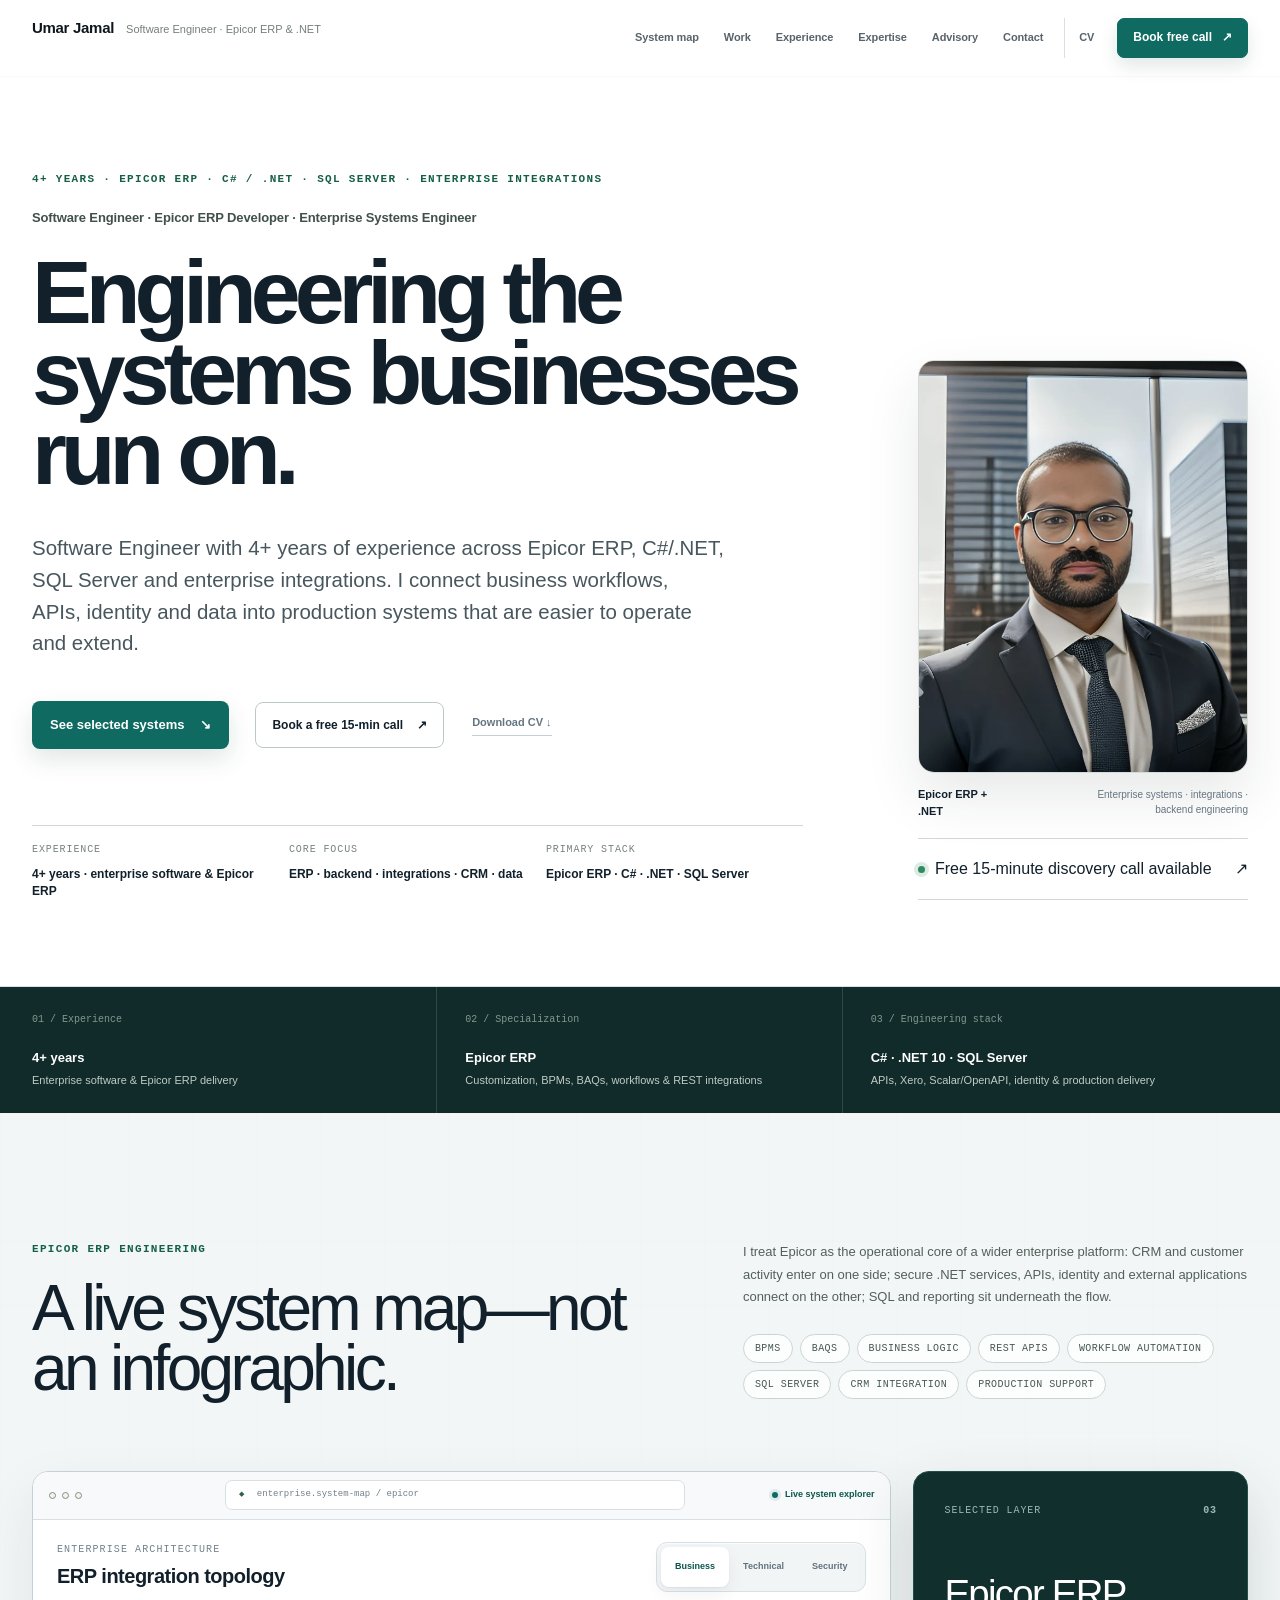
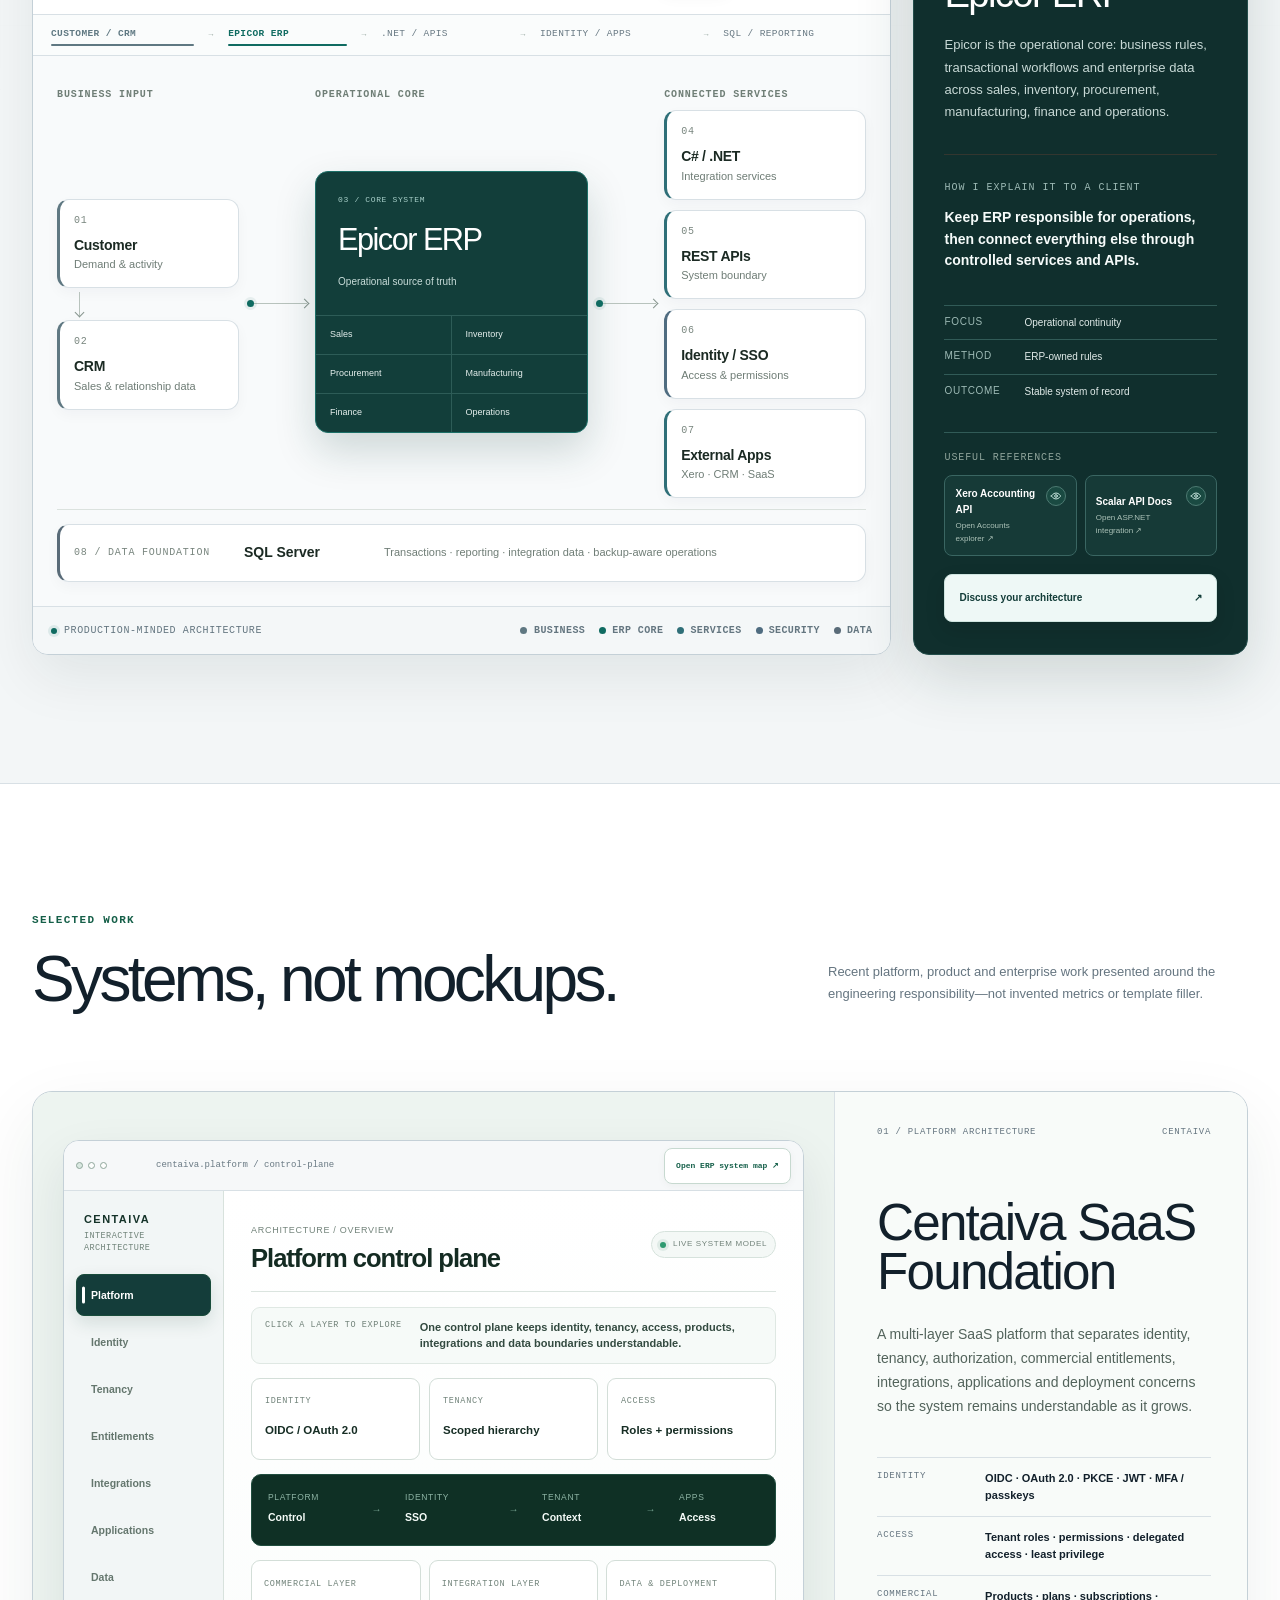
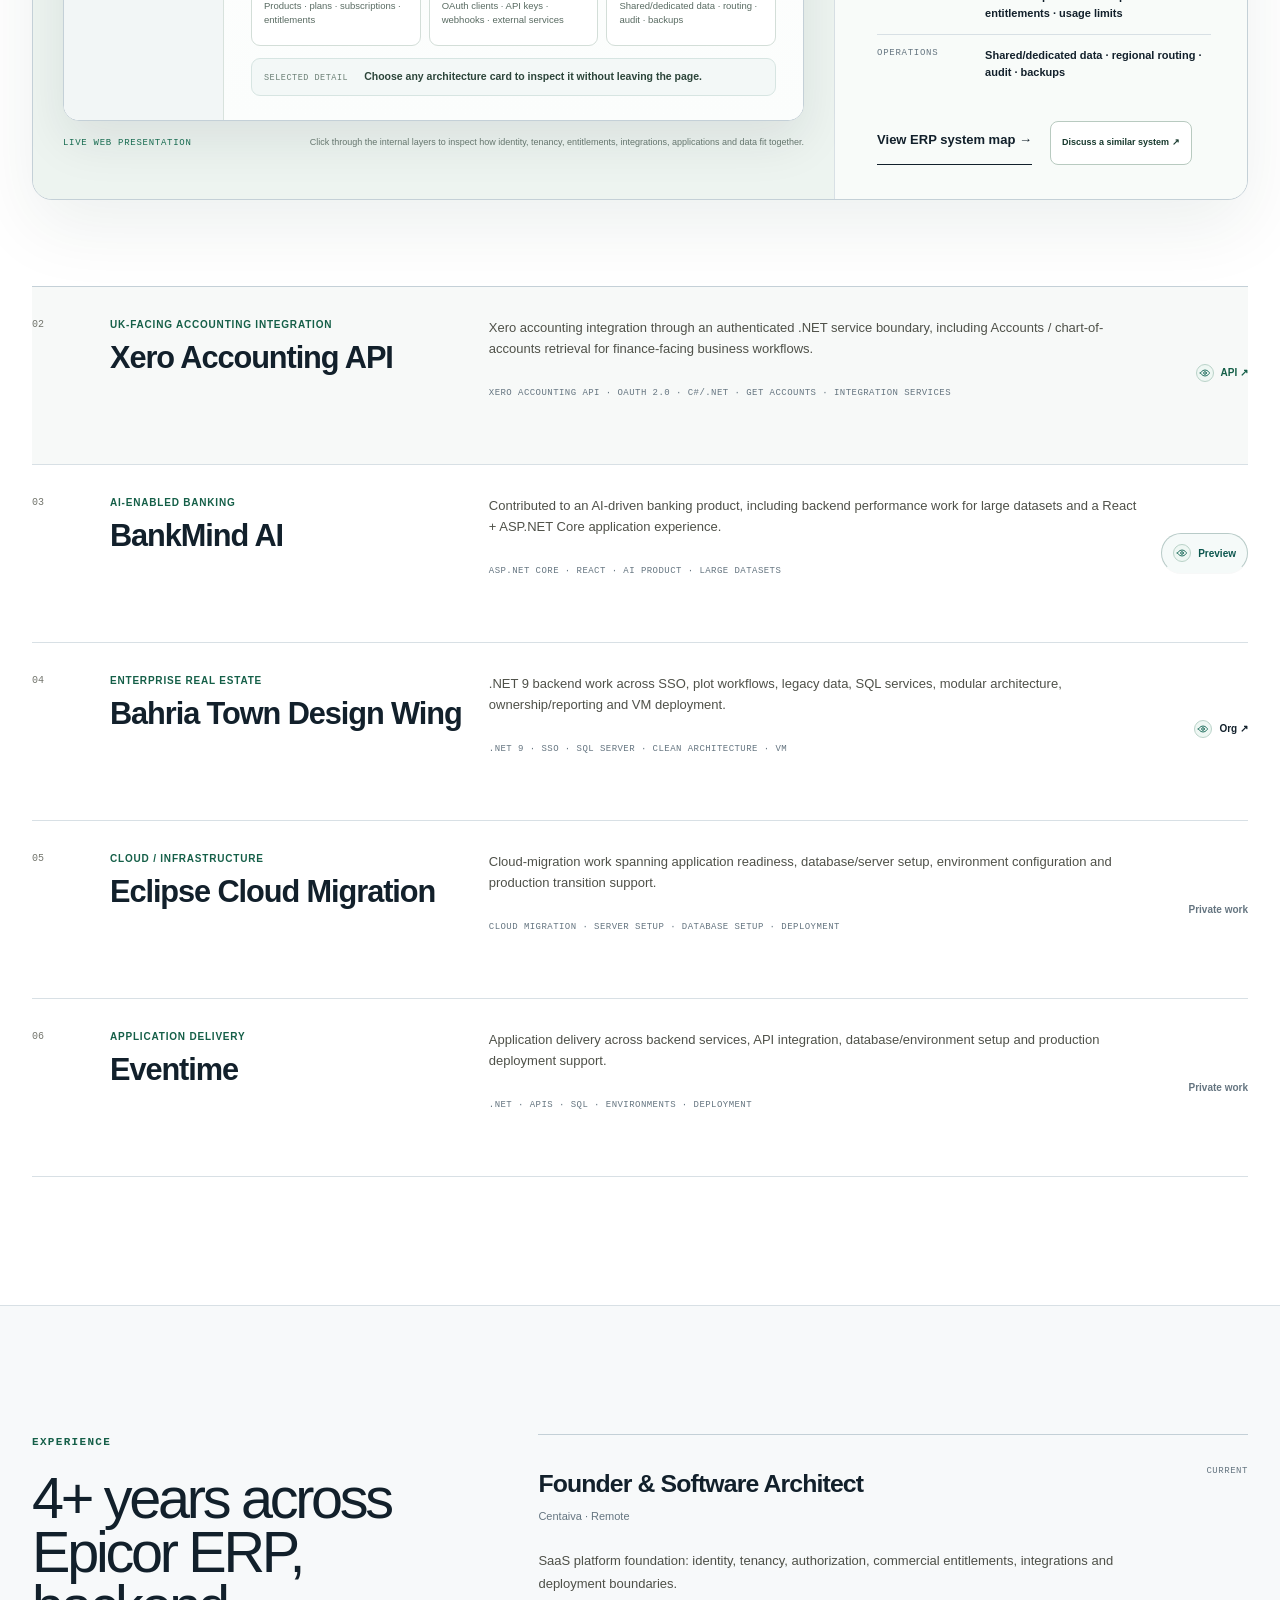
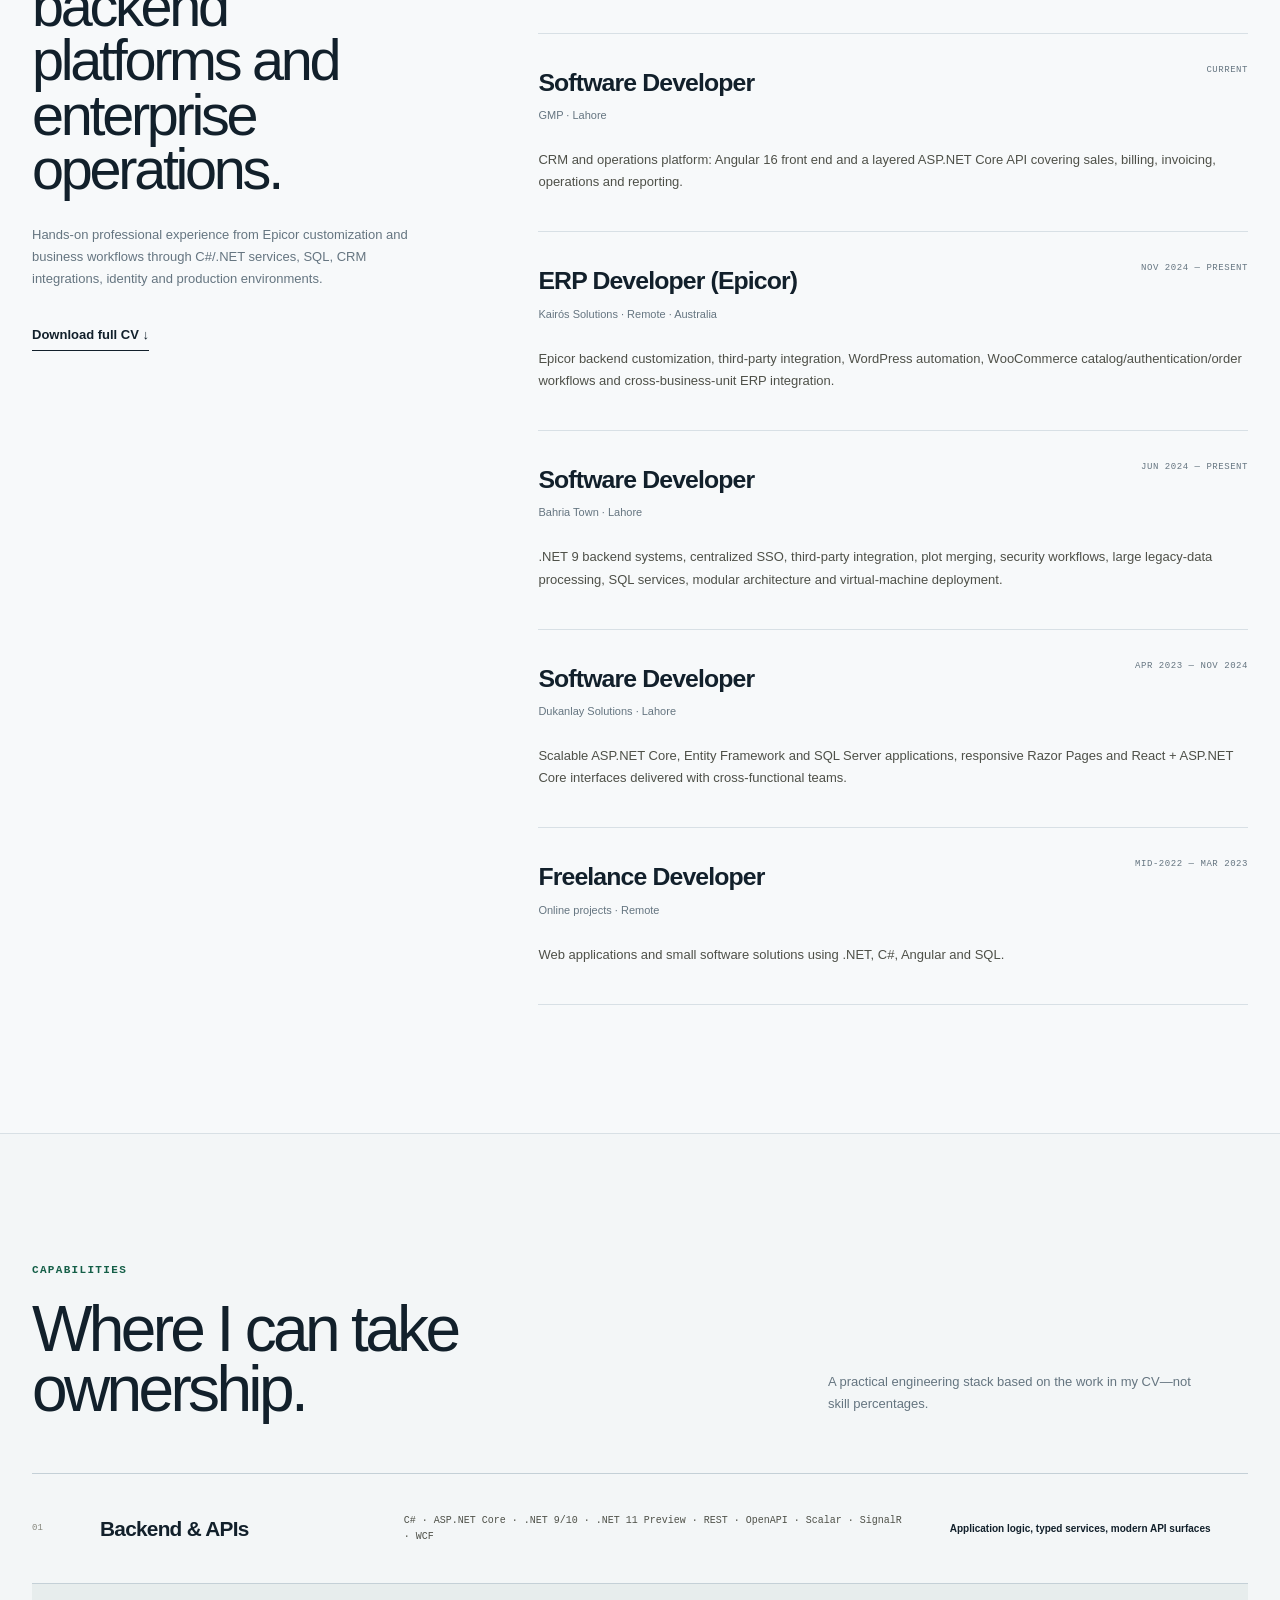
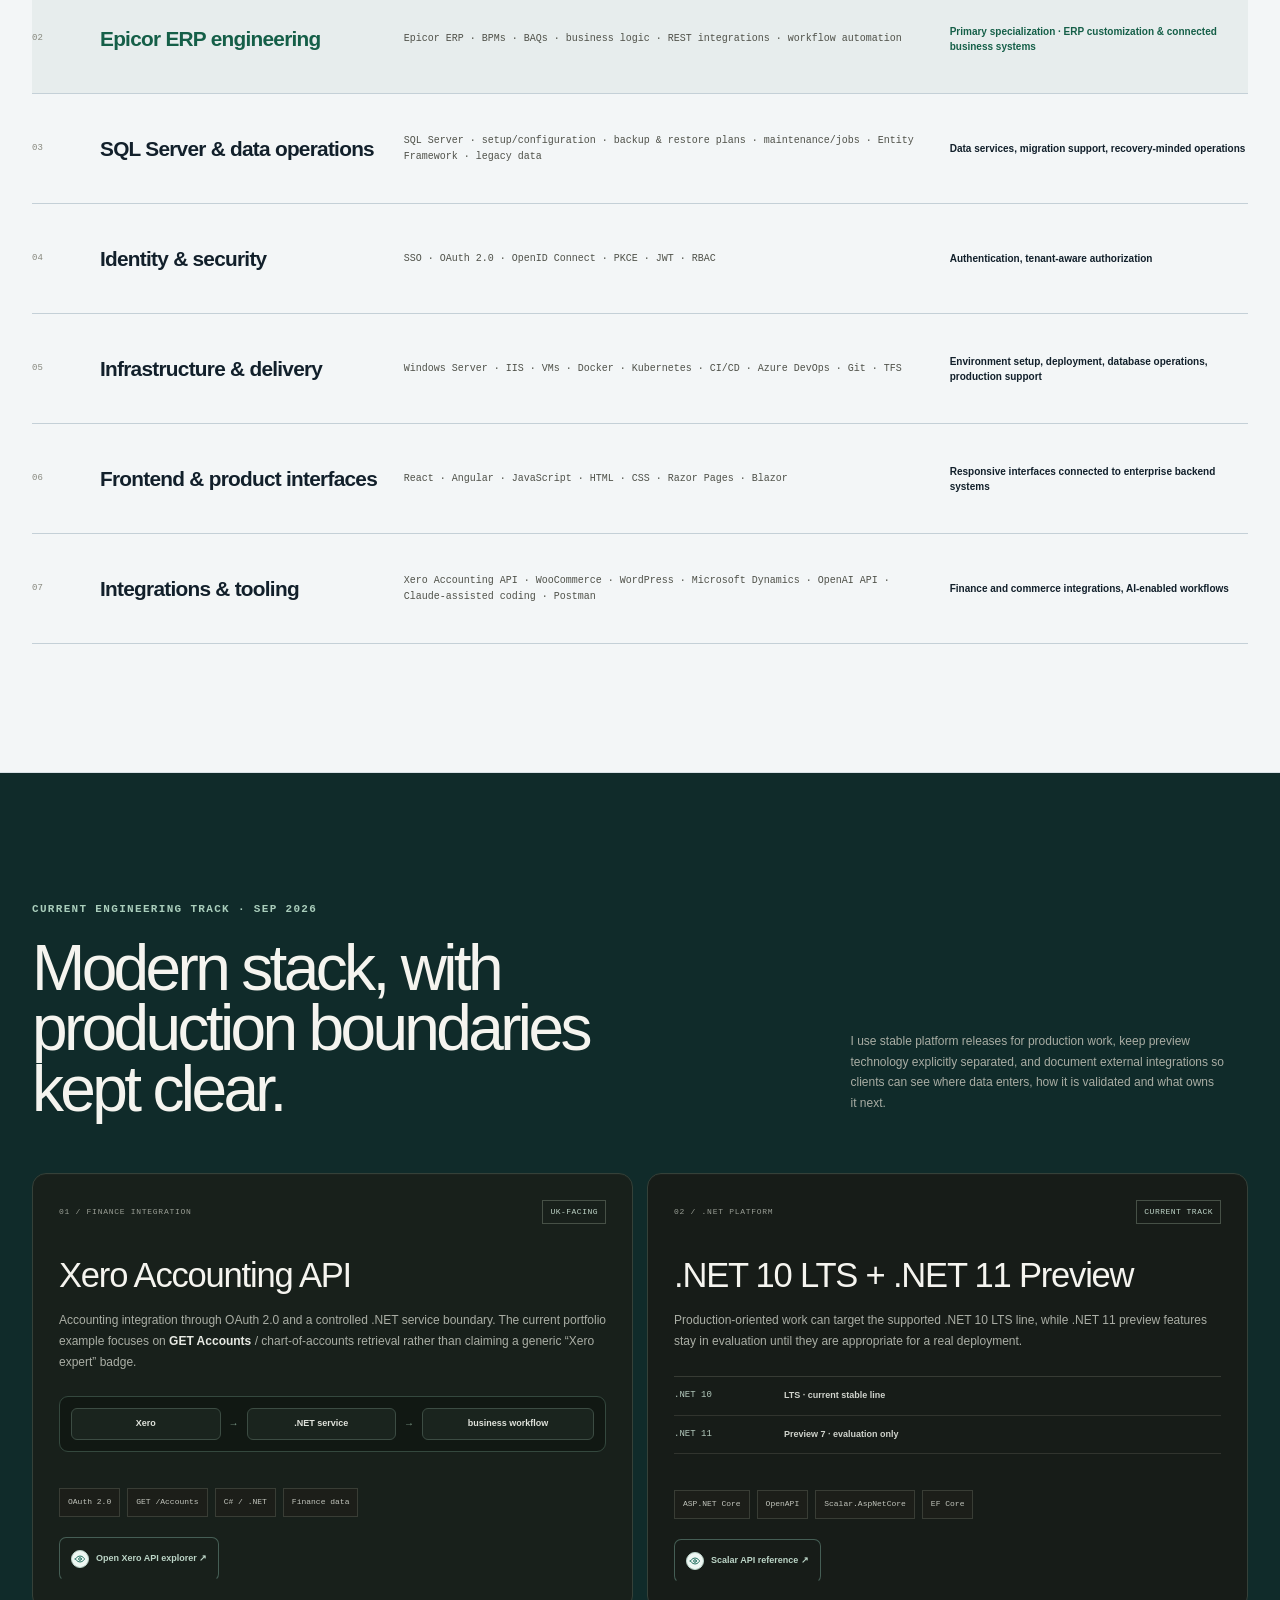
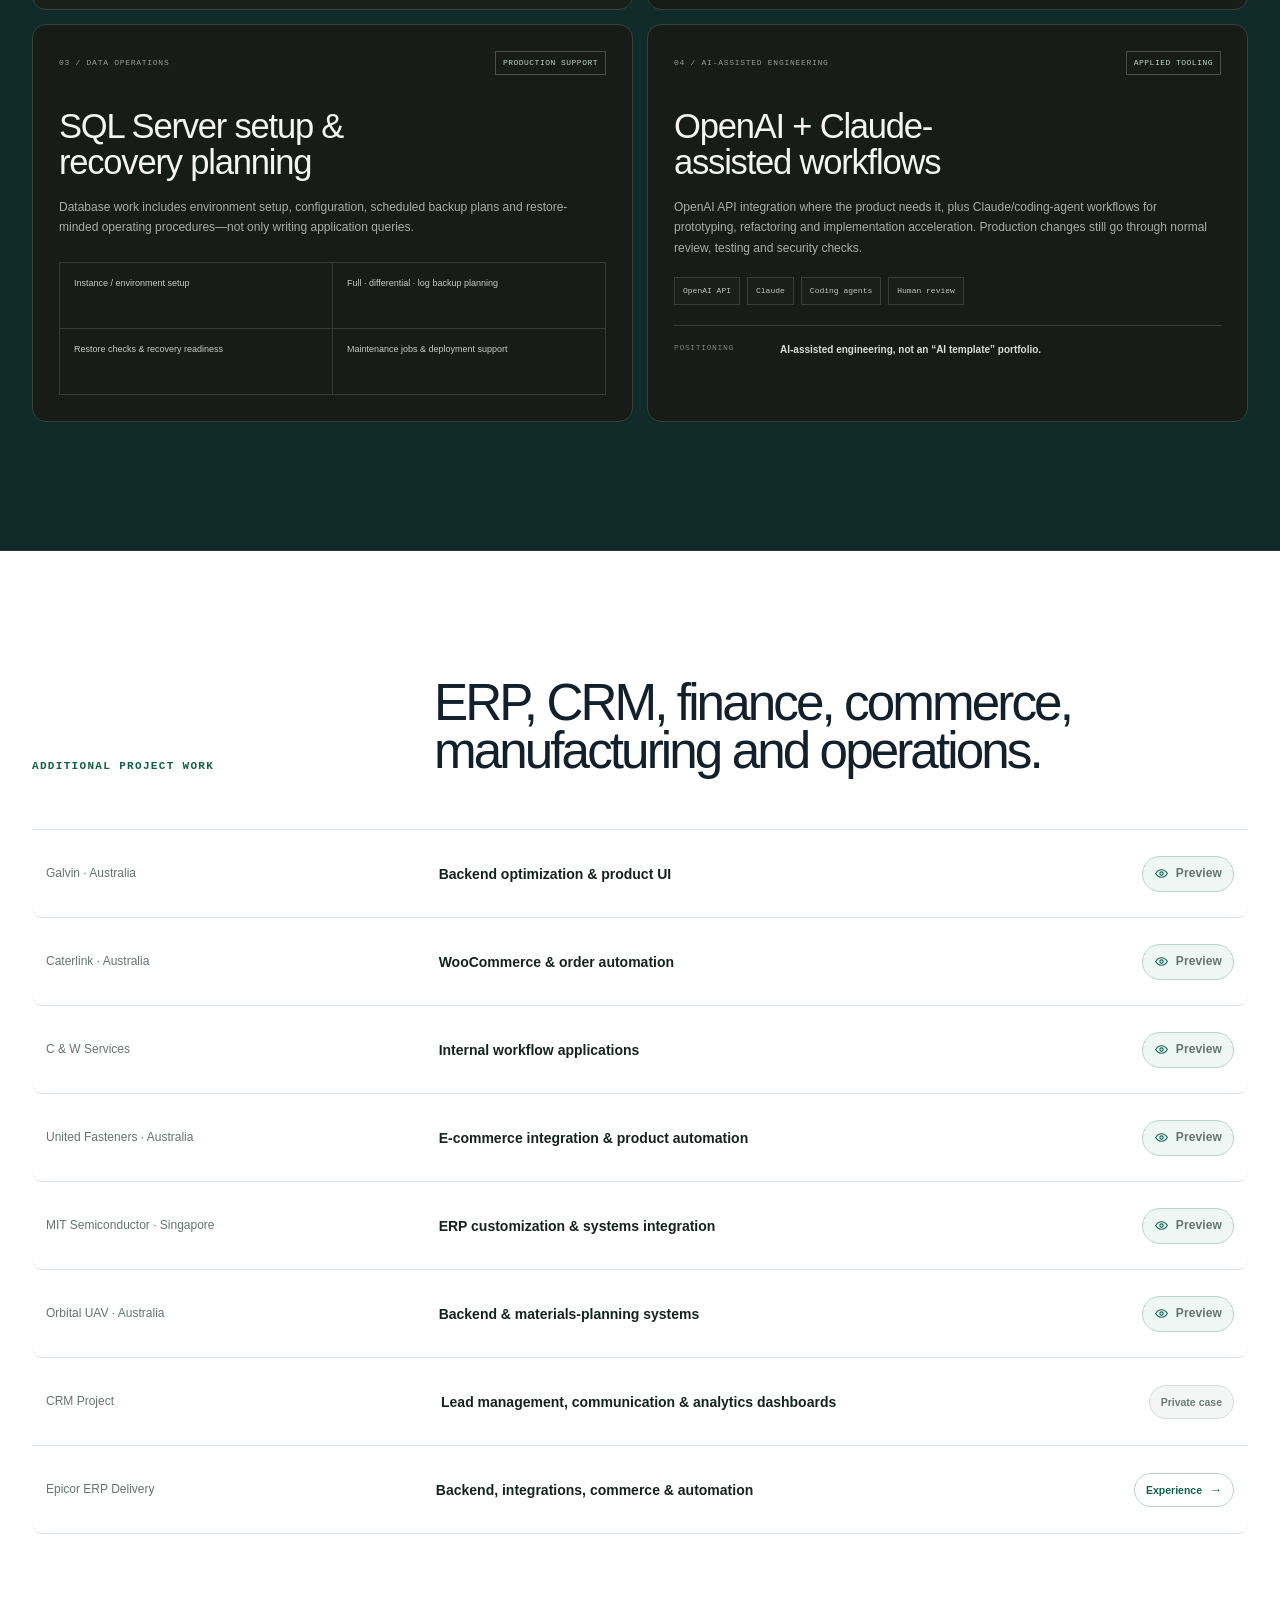
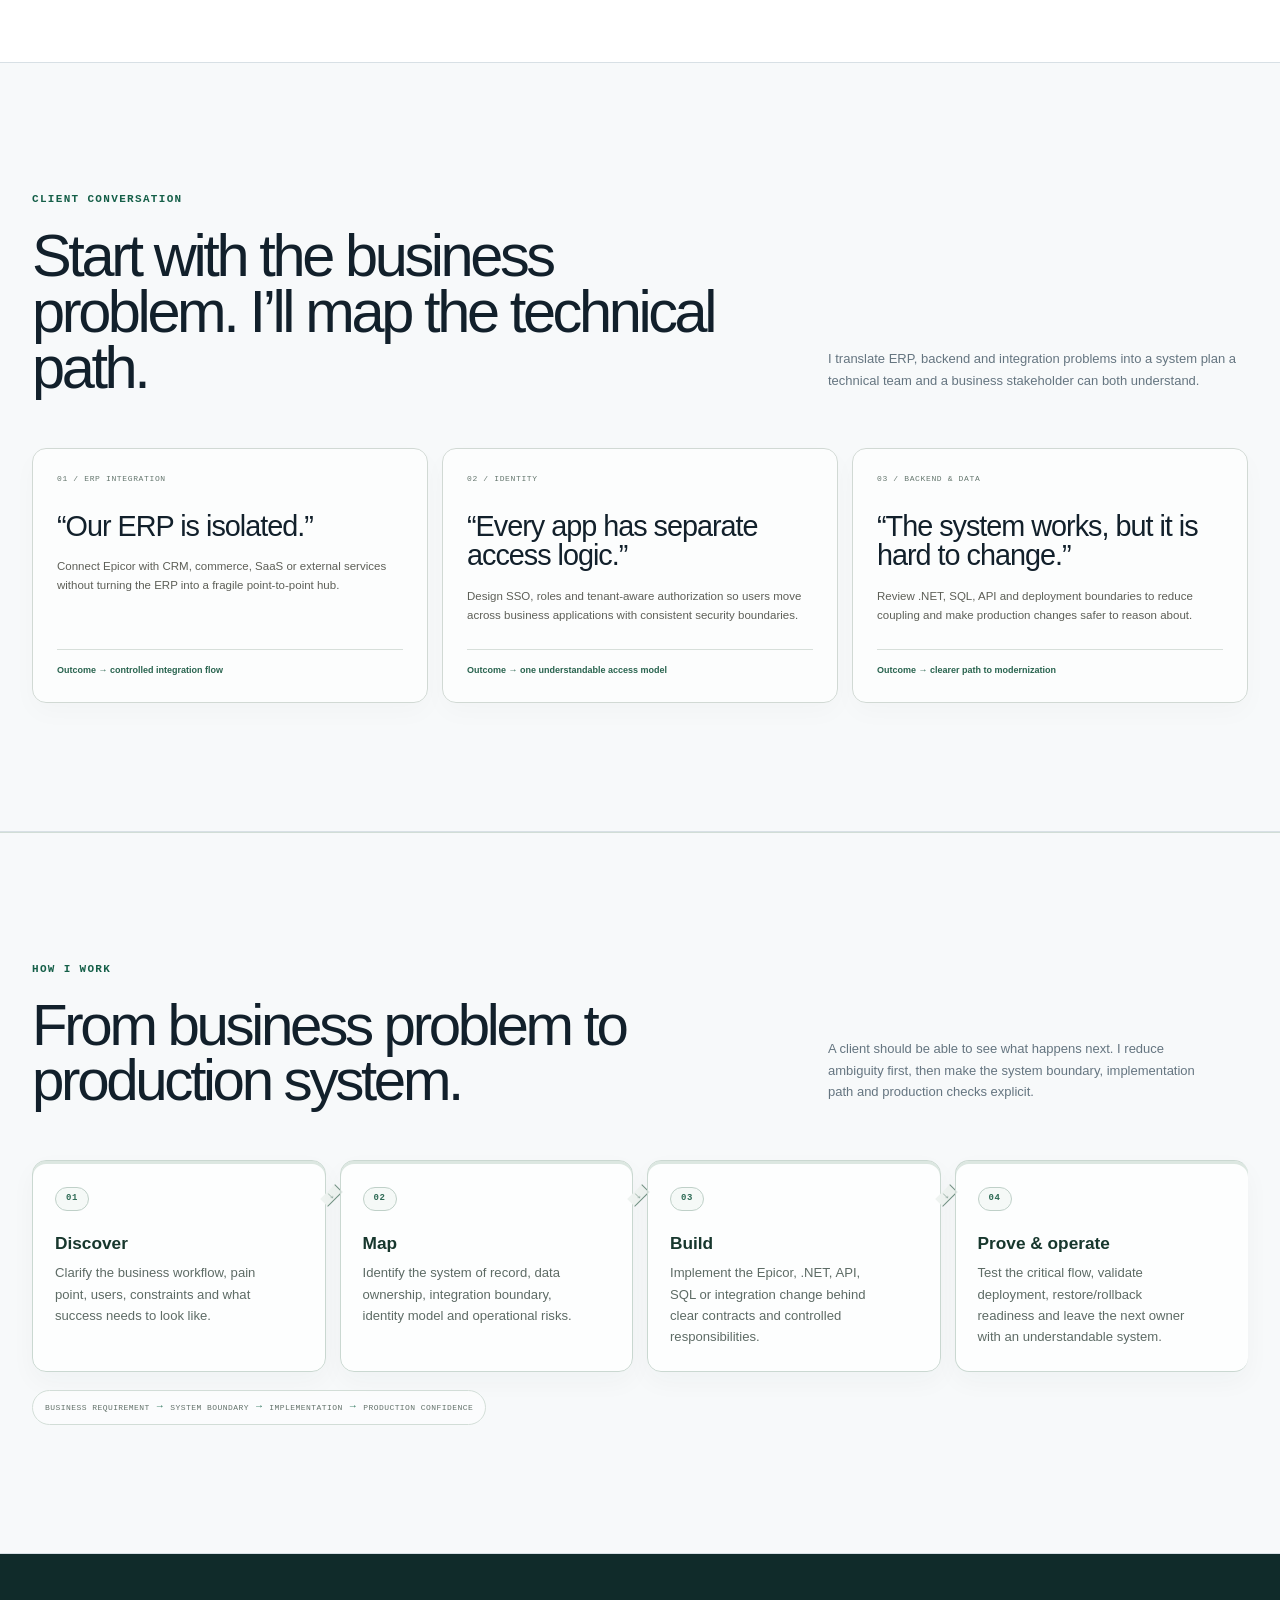
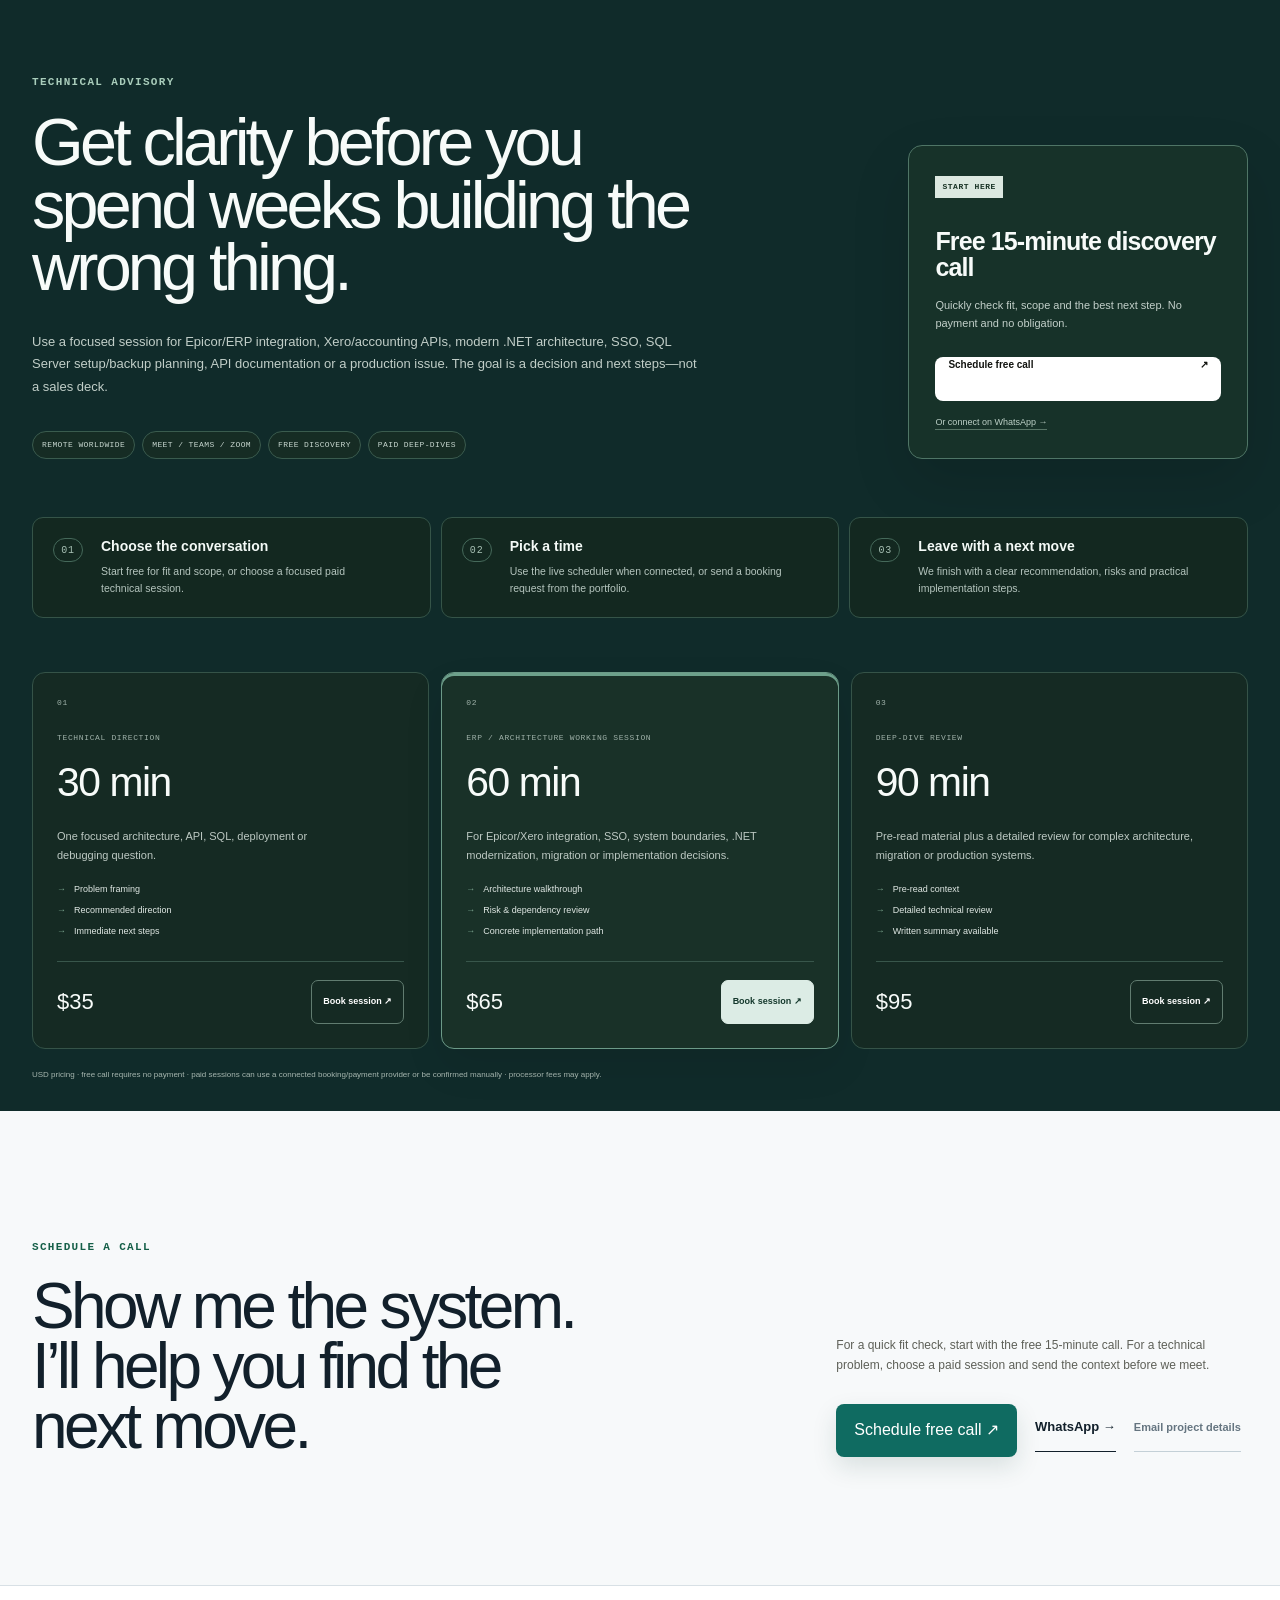
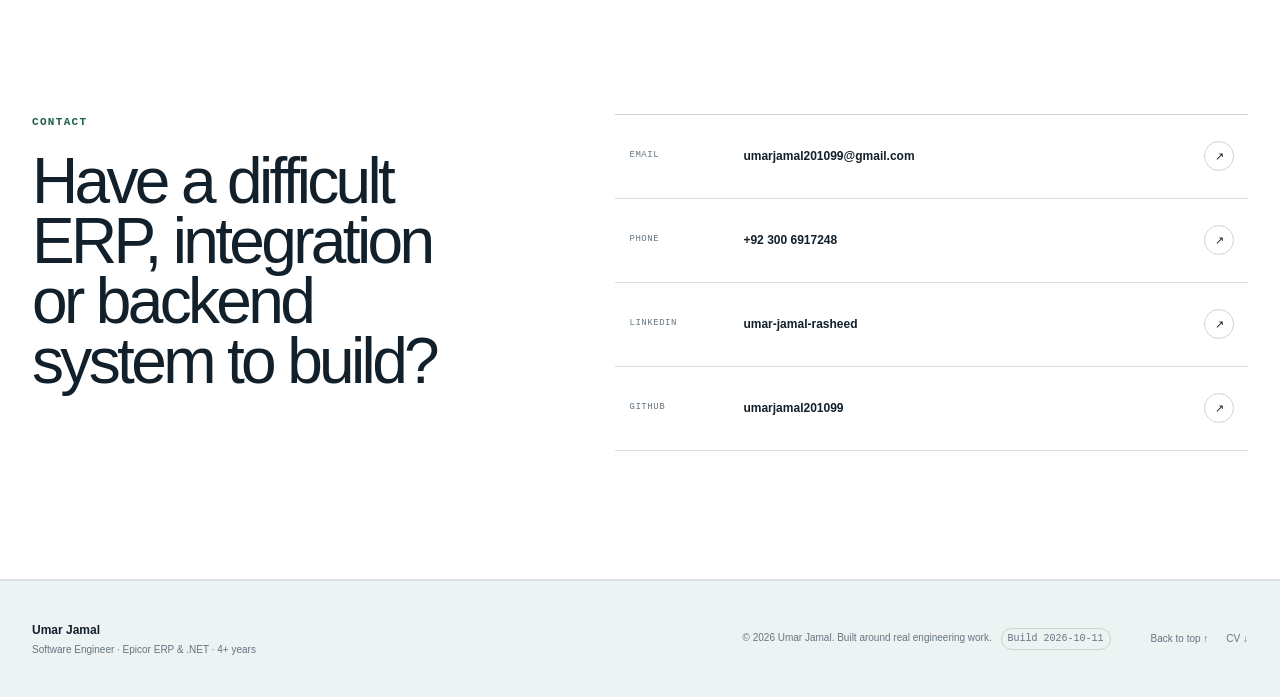
==== commit 33137fac: "Sync portfolio from JobAppAutomation profile.json" ====
--- a/index.html
+++ b/index.html
@@ -22,7 +22,7 @@
 <link href="assets/favicon.png" rel="icon" type="image/png"/>
 <link href="assets/img/photo.webp" rel="preload" as="image" fetchpriority="high"/>
 <link href="assets/css/site.css" rel="stylesheet"/>
-<script type="application/ld+json">{"@context": "https://schema.org", "@type": "Person", "name": "Umar Jamal", "jobTitle": "Software Engineer · Epicor ERP & .NET", "url": "https://umarjamal201099.github.io/umarjamal/", "image": "https://umarjamal201099.github.io/umarjamal/assets/img/photo.png", "email": "mailto:umarjamal201099@gmail.com", "address": {"@type": "PostalAddress", "addressLocality": "Lahore, Pakistan"}, "sameAs": ["https://www.linkedin.com/in/umar-jamal-rasheed/", "https://github.com/umarjamal201099", "https://umarjamal201099.github.io/umar/"], "alumniOf": "Virtual University of Pakistan", "knowsAbout": [".NET 11 Preview", ".NET 9/10", "ASP.NET Core", "Angular", "Azure DevOps", "BAQs", "BPMs", "Blazor", "C#", "CI/CD", "CSS", "Claude-assisted coding", "Docker", "Entity Framework", "Epicor ERP", "Git", "HTML", "IIS", "JWT", "JavaScript", "Kubernetes", "Microsoft Dynamics", "OAuth 2.0", "OpenAI API", "OpenAPI", "OpenID Connect", "PKCE", "Postman", "RBAC", "REST", "REST integrations", "Razor Pages", "React", "SQL Server", "SSO", "Scalar", "TFS", "VMs", "WCF", "Windows Server", "WooCommerce", "WordPress", "Xero Accounting API", "backup & restore plans", "business logic", "legacy data", "maintenance/jobs", "setup/configuration", "workflow automation"]}</script>
+<script type="application/ld+json">{"@context": "https://schema.org", "@type": "Person", "name": "Umar Jamal", "jobTitle": "Software Engineer · Epicor ERP & .NET", "url": "https://umarjamal201099.github.io/umarjamal/", "image": "https://umarjamal201099.github.io/umarjamal/assets/img/photo.png", "email": "mailto:umarjamal201099@gmail.com", "address": {"@type": "PostalAddress", "addressLocality": "Lahore, Pakistan"}, "sameAs": ["https://www.linkedin.com/in/umar-jamal-rasheed/", "https://github.com/umarjamal201099", "https://umarjamal201099.github.io/umar/"], "alumniOf": "Virtual University of Pakistan", "knowsAbout": [".NET 11 Preview", ".NET 9/10", "ASP.NET Core", "Angular", "Azure DevOps", "BAQs", "BPMs", "Blazor", "C#", "CI/CD", "CSS", "Claude-assisted coding", "Docker", "Entity Framework", "Epicor ERP", "Git", "HTML", "IIS", "JWT", "JavaScript", "Kubernetes", "Microsoft Dynamics", "OAuth 2.0", "OpenAI API", "OpenAPI", "OpenID Connect", "PKCE", "Postman", "RBAC", "REST", "REST integrations", "Razor Pages", "React", "SQL Server", "SSO", "Scalar", "SignalR", "TFS", "VMs", "WCF", "Windows Server", "WooCommerce", "WordPress", "Xero Accounting API", "backup & restore plans", "business logic", "legacy data", "maintenance/jobs", "setup/configuration", "workflow automation"]}</script>
 </head>
 <body>
 <a class="skip-link" href="#main">Skip to content</a>
@@ -339,6 +339,7 @@
 </article>
 <article class="role">
 <header><div><h3>Software Developer</h3><p>GMP · Lahore</p></div><time>Current</time></header>
+<p>CRM and operations platform: Angular 16 front end and a layered ASP.NET Core API covering sales, billing, invoicing, operations and reporting.</p>
 </article>
 <article class="role">
 <header><div><h3>ERP Developer (Epicor)</h3><p>Kairós Solutions · Remote · Australia</p></div><time>Nov 2024 — Present</time></header>
@@ -366,7 +367,7 @@
 <p>A practical engineering stack based on the work in my CV—not skill percentages.</p>
 </div>
 <div class="capability-table" role="list">
-<div class="capability-row" role="listitem"><span>01</span><h3>Backend &amp; APIs</h3><p>C# · ASP.NET Core · .NET 9/10 · .NET 11 Preview · REST · OpenAPI · Scalar · WCF</p><strong>Application logic, typed services, modern API surfaces</strong></div>
+<div class="capability-row" role="listitem"><span>01</span><h3>Backend &amp; APIs</h3><p>C# · ASP.NET Core · .NET 9/10 · .NET 11 Preview · REST · OpenAPI · Scalar · SignalR · WCF</p><strong>Application logic, typed services, modern API surfaces</strong></div>
 <div class="capability-row capability-primary" role="listitem"><span>02</span><h3>Epicor ERP engineering</h3><p>Epicor ERP · BPMs · BAQs · business logic · REST integrations · workflow automation</p><strong>Primary specialization · ERP customization &amp; connected business systems</strong></div>
 <div class="capability-row" role="listitem"><span>03</span><h3>SQL Server &amp; data operations</h3><p>SQL Server · setup/configuration · backup &amp; restore plans · maintenance/jobs · Entity Framework · legacy data</p><strong>Data services, migration support, recovery-minded operations</strong></div>
 <div class="capability-row" role="listitem"><span>04</span><h3>Identity &amp; security</h3><p>SSO · OAuth 2.0 · OpenID Connect · PKCE · JWT · RBAC</p><strong>Authentication, tenant-aware authorization</strong></div>
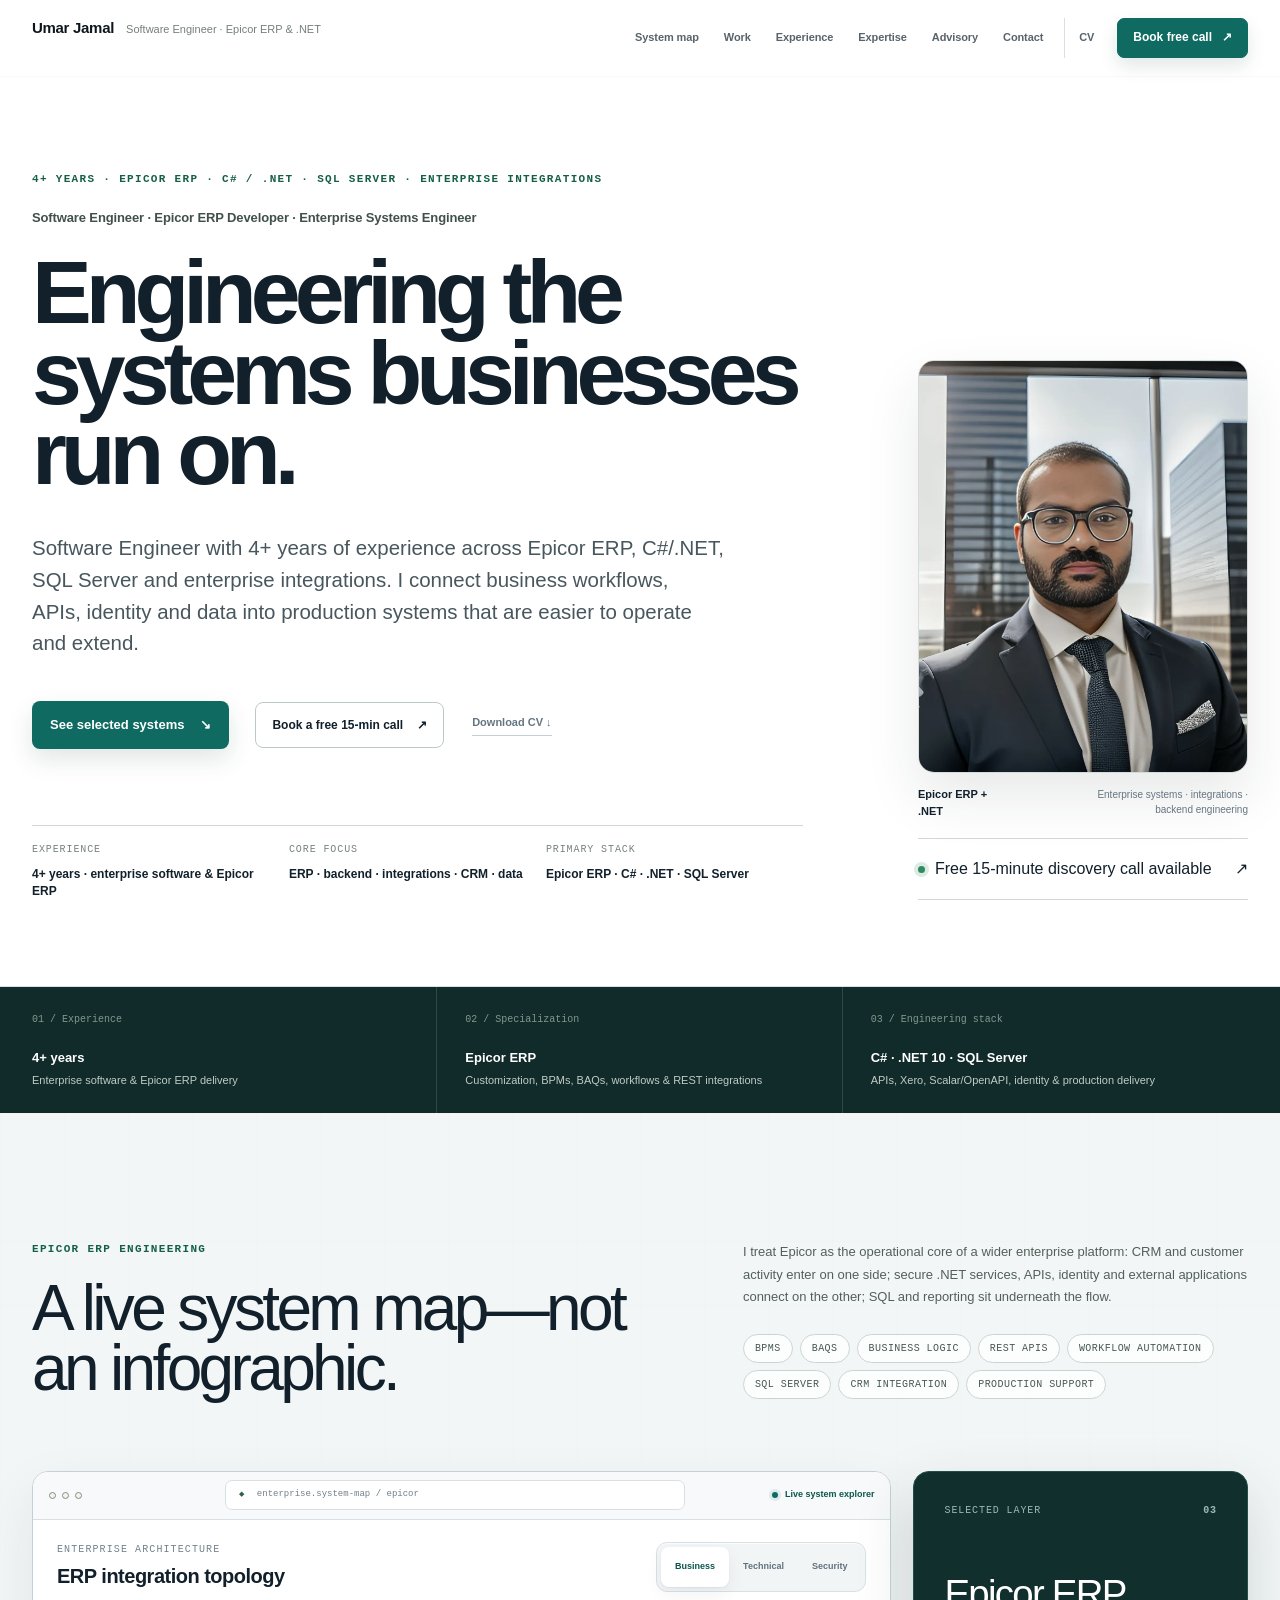
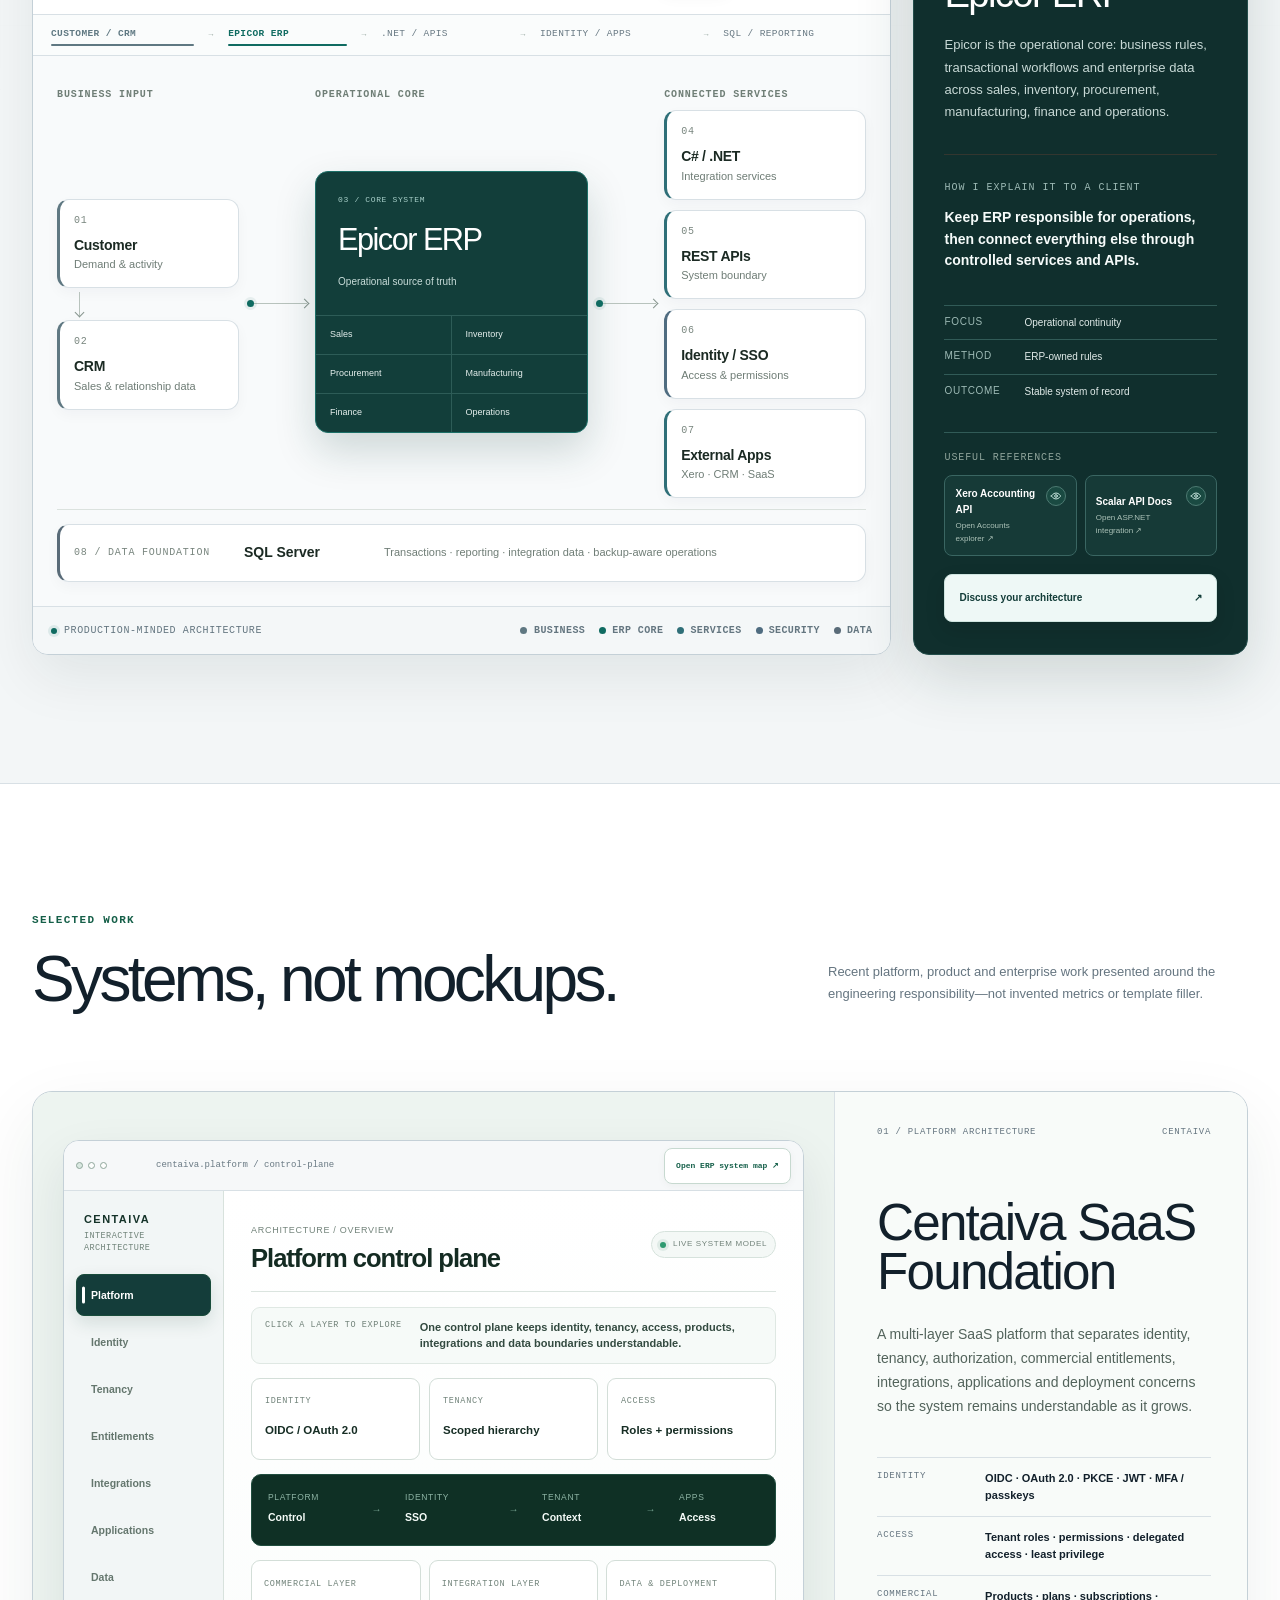
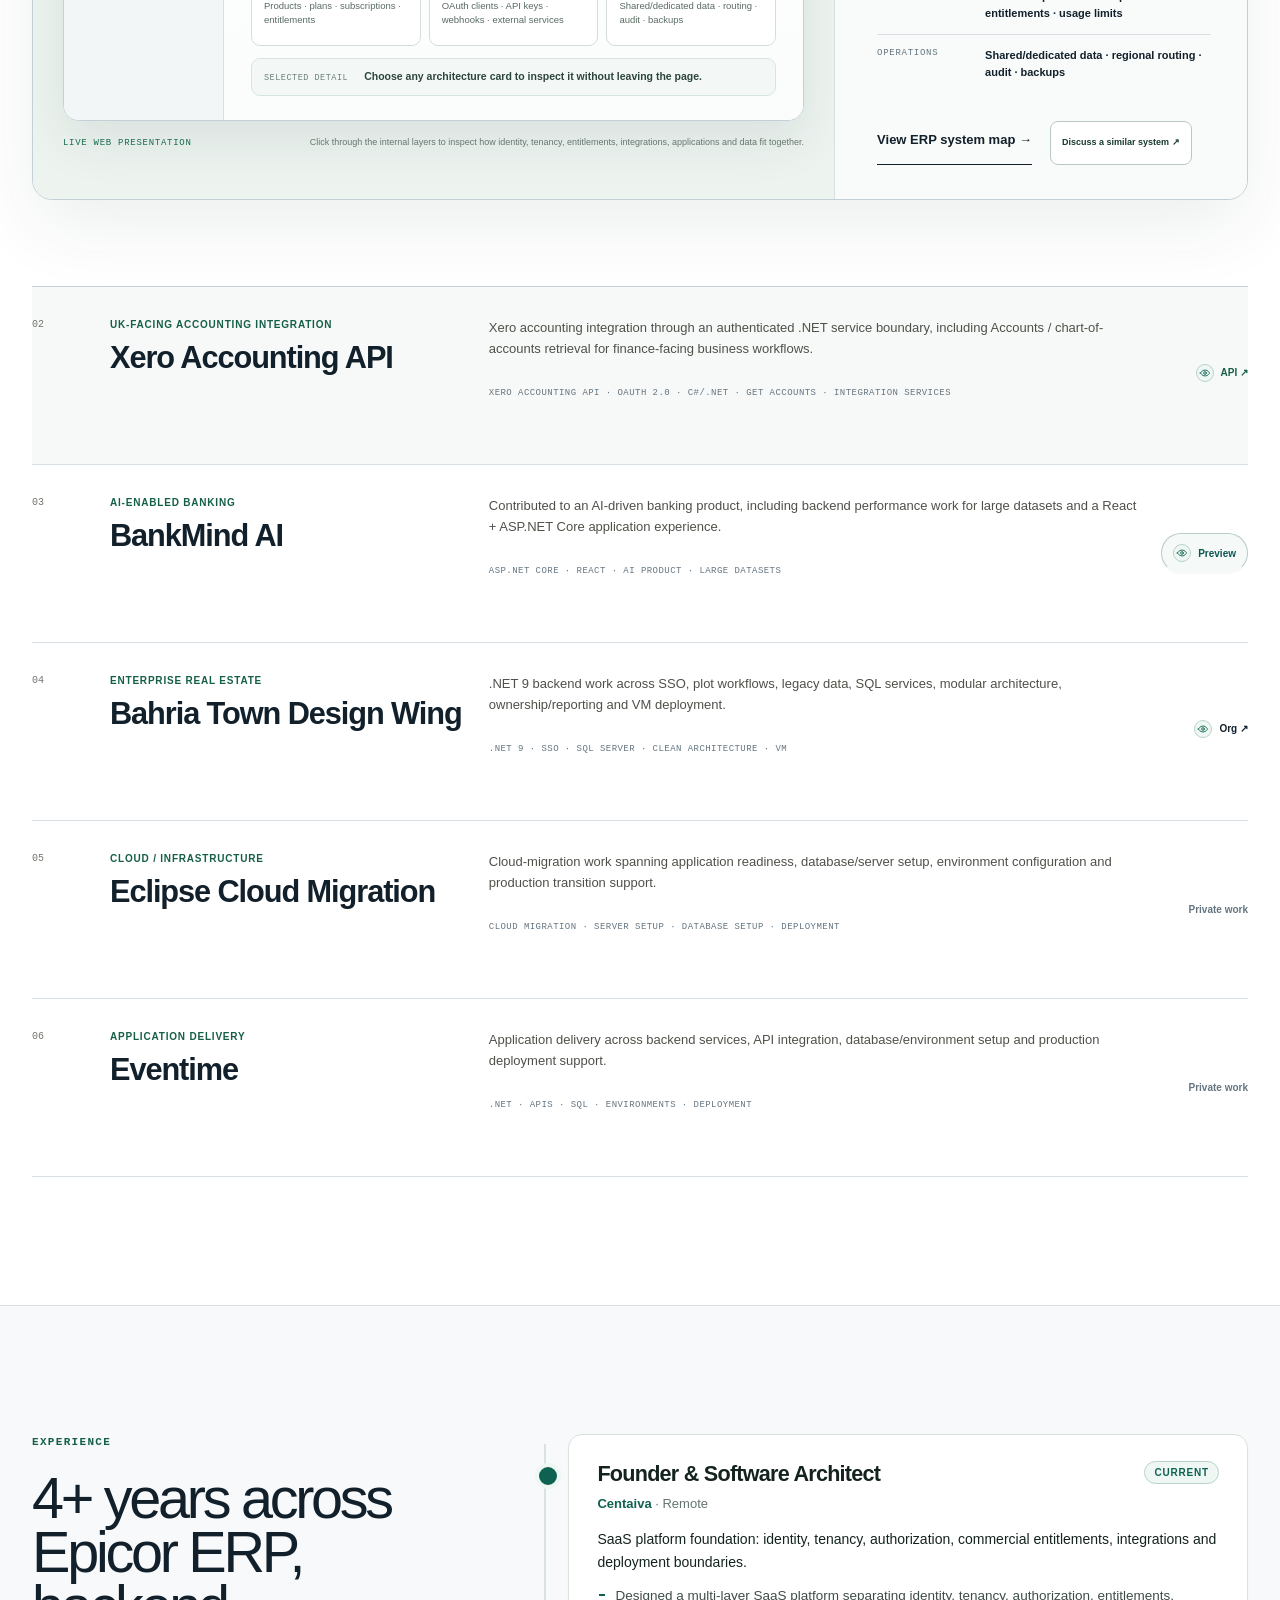
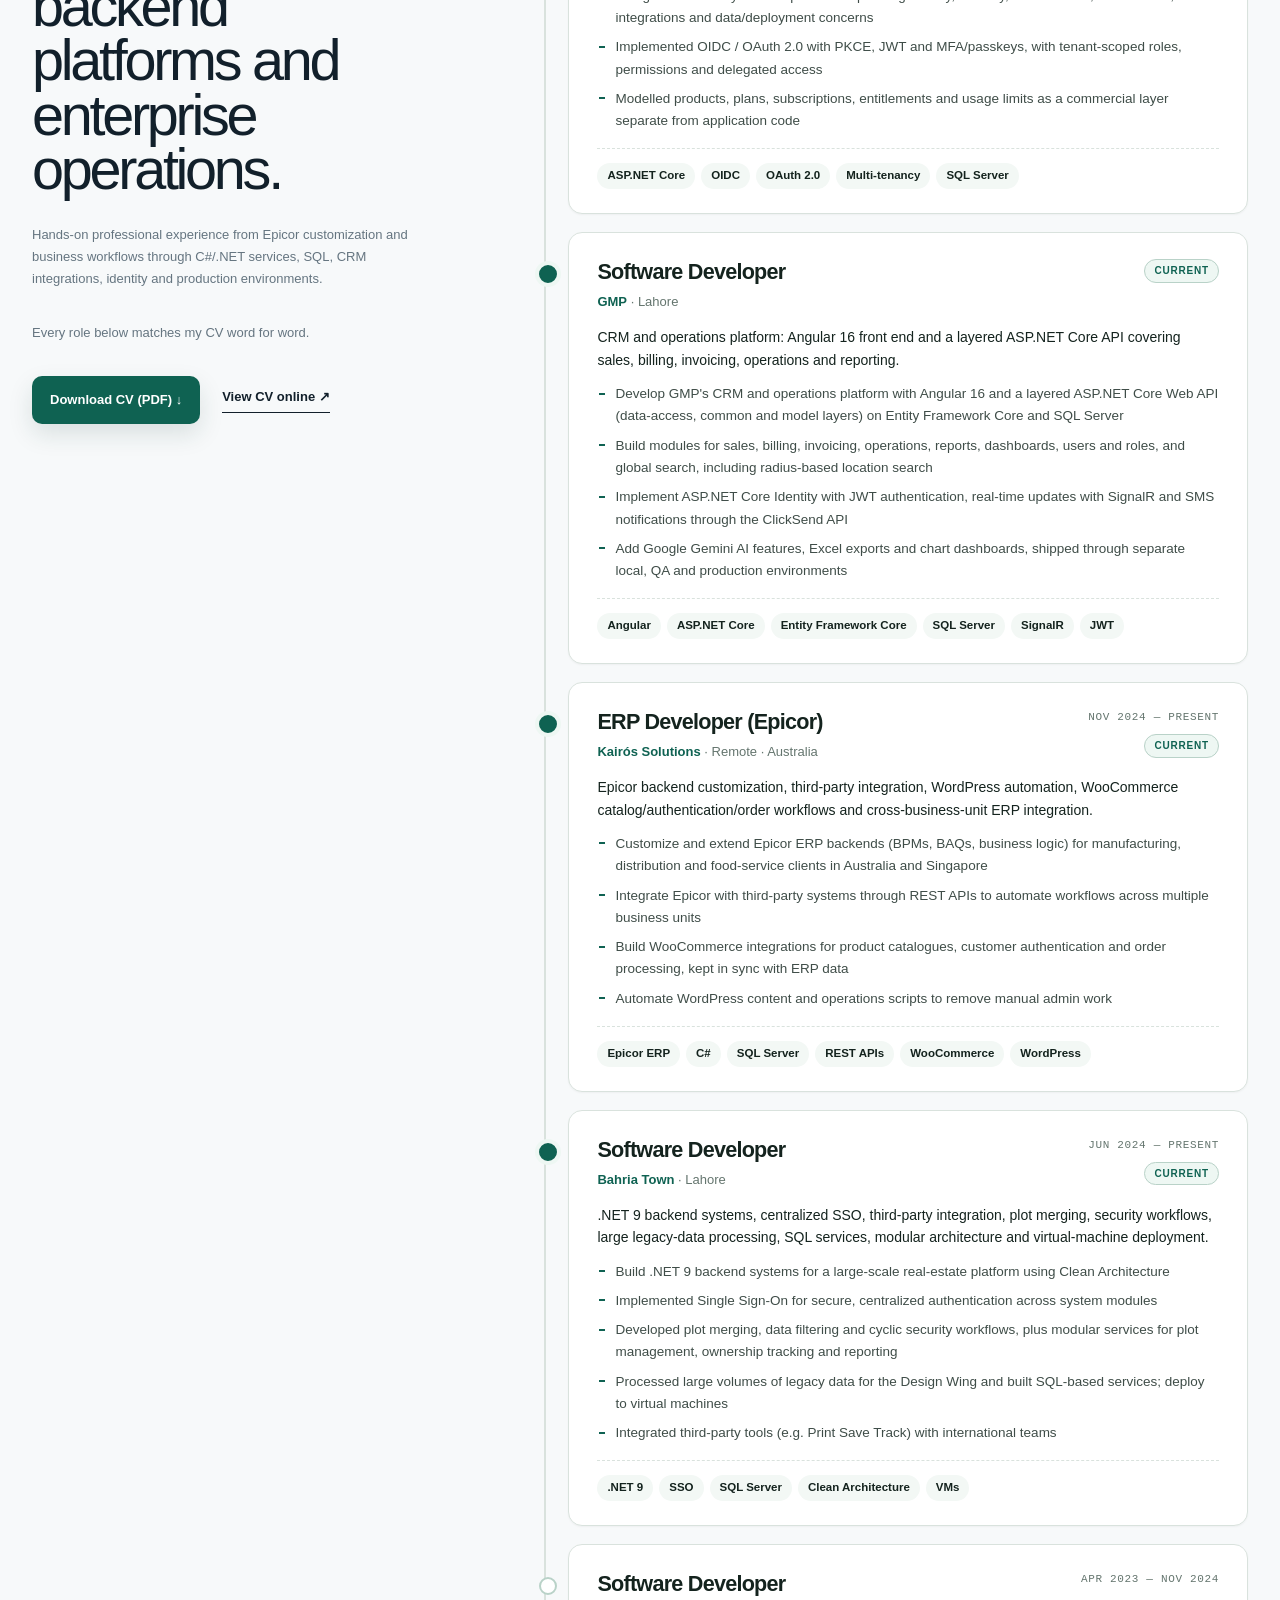
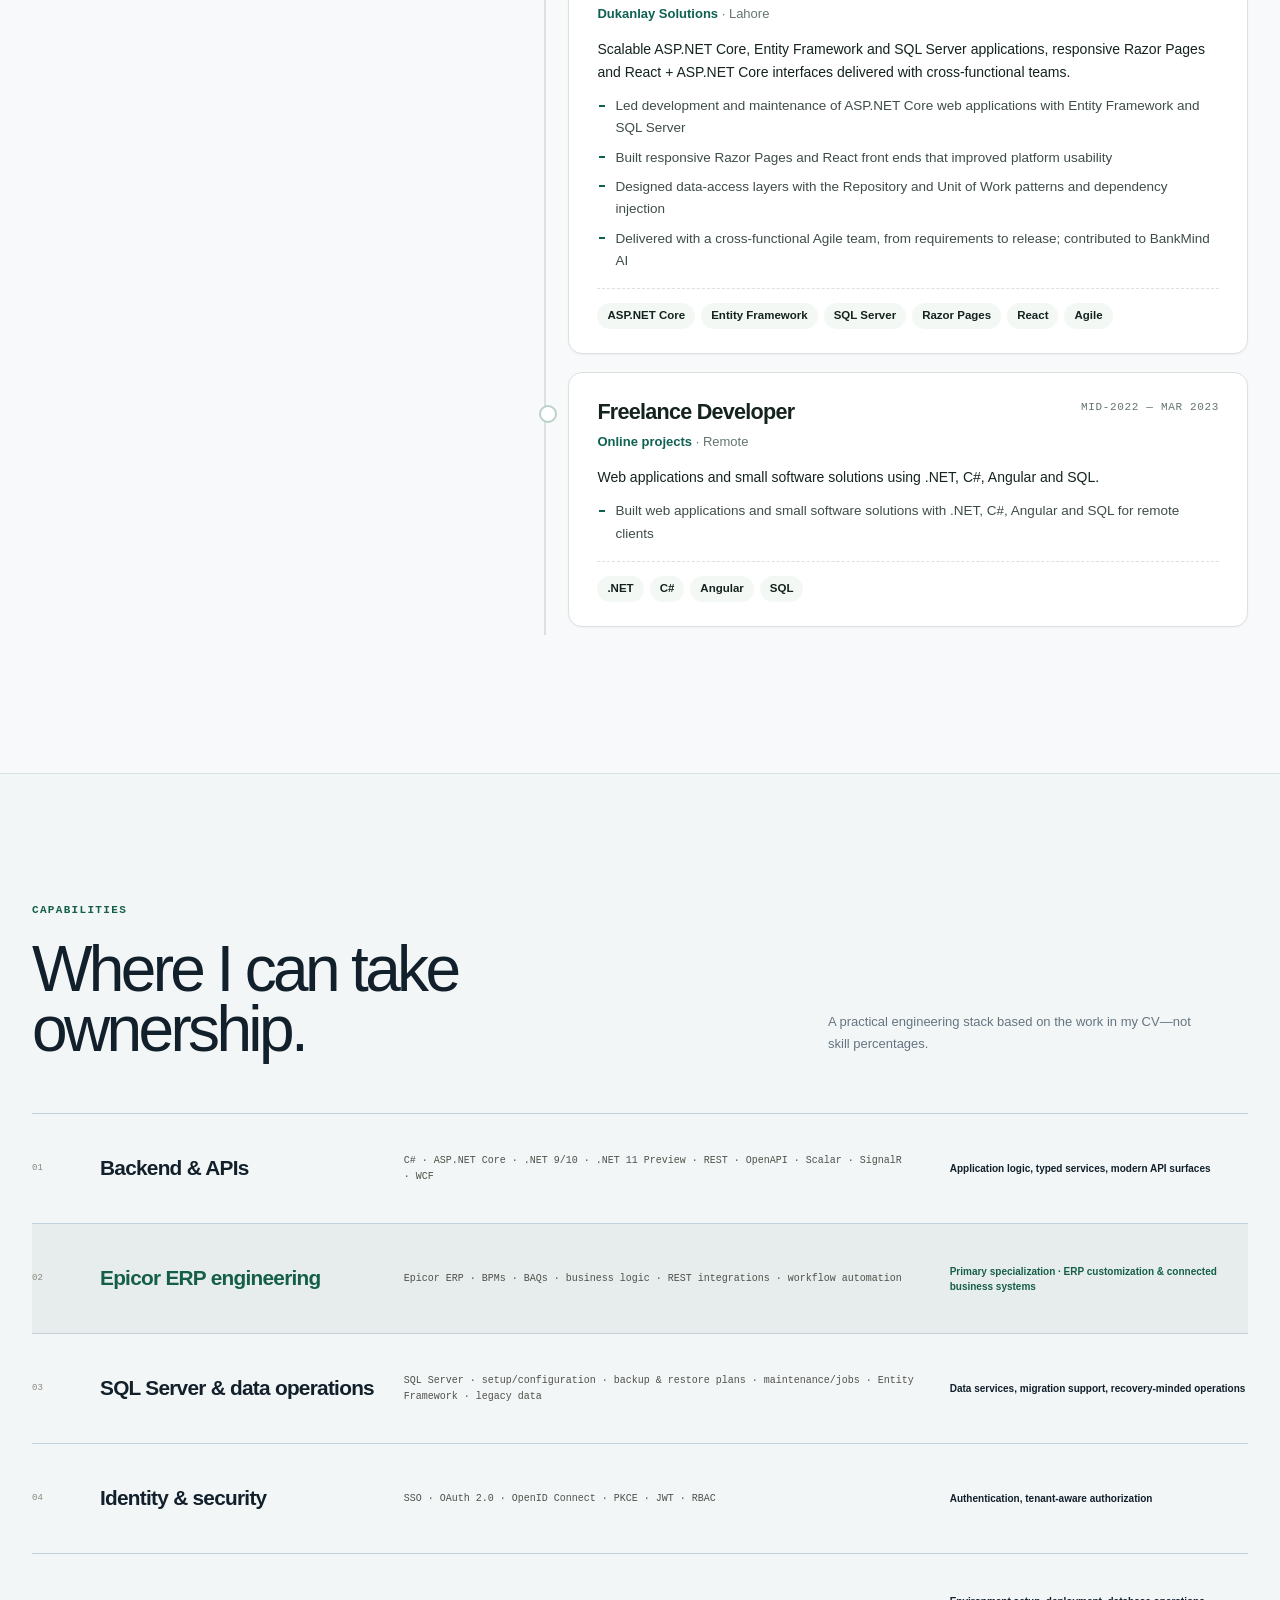
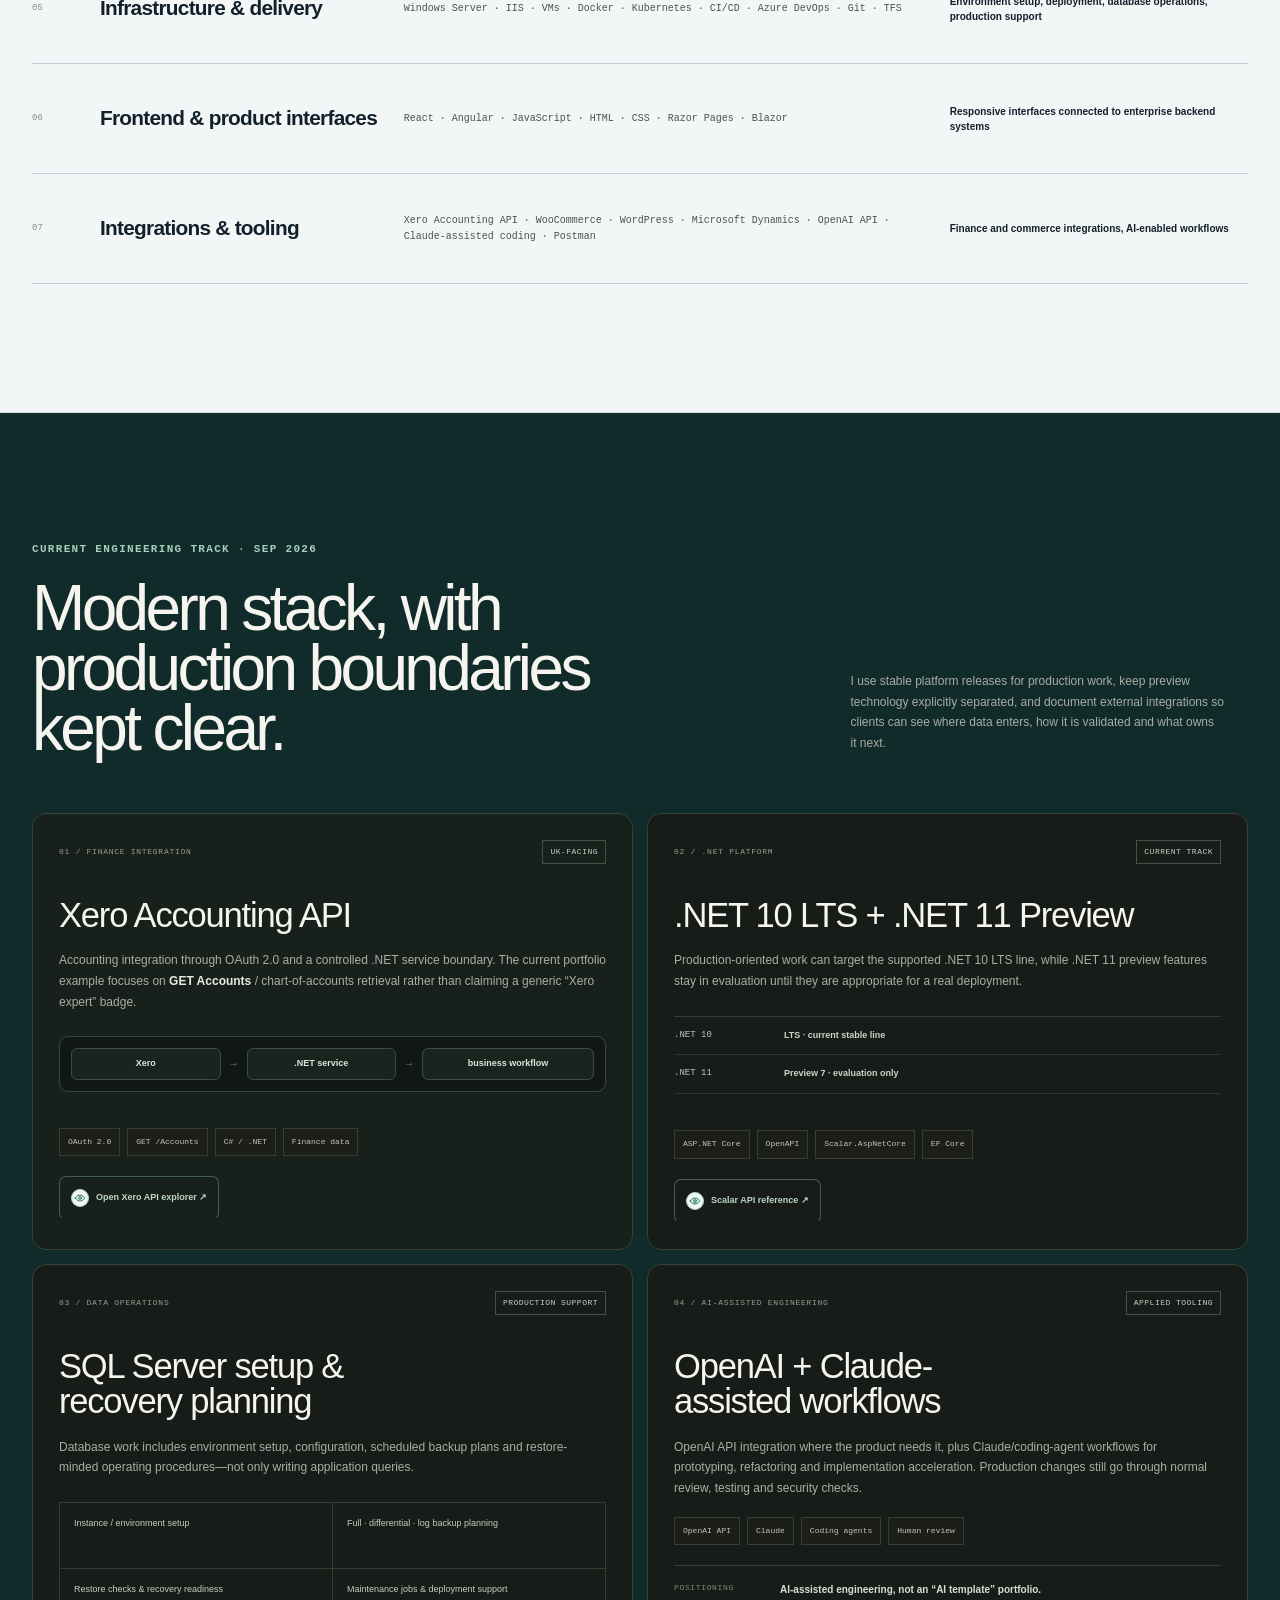
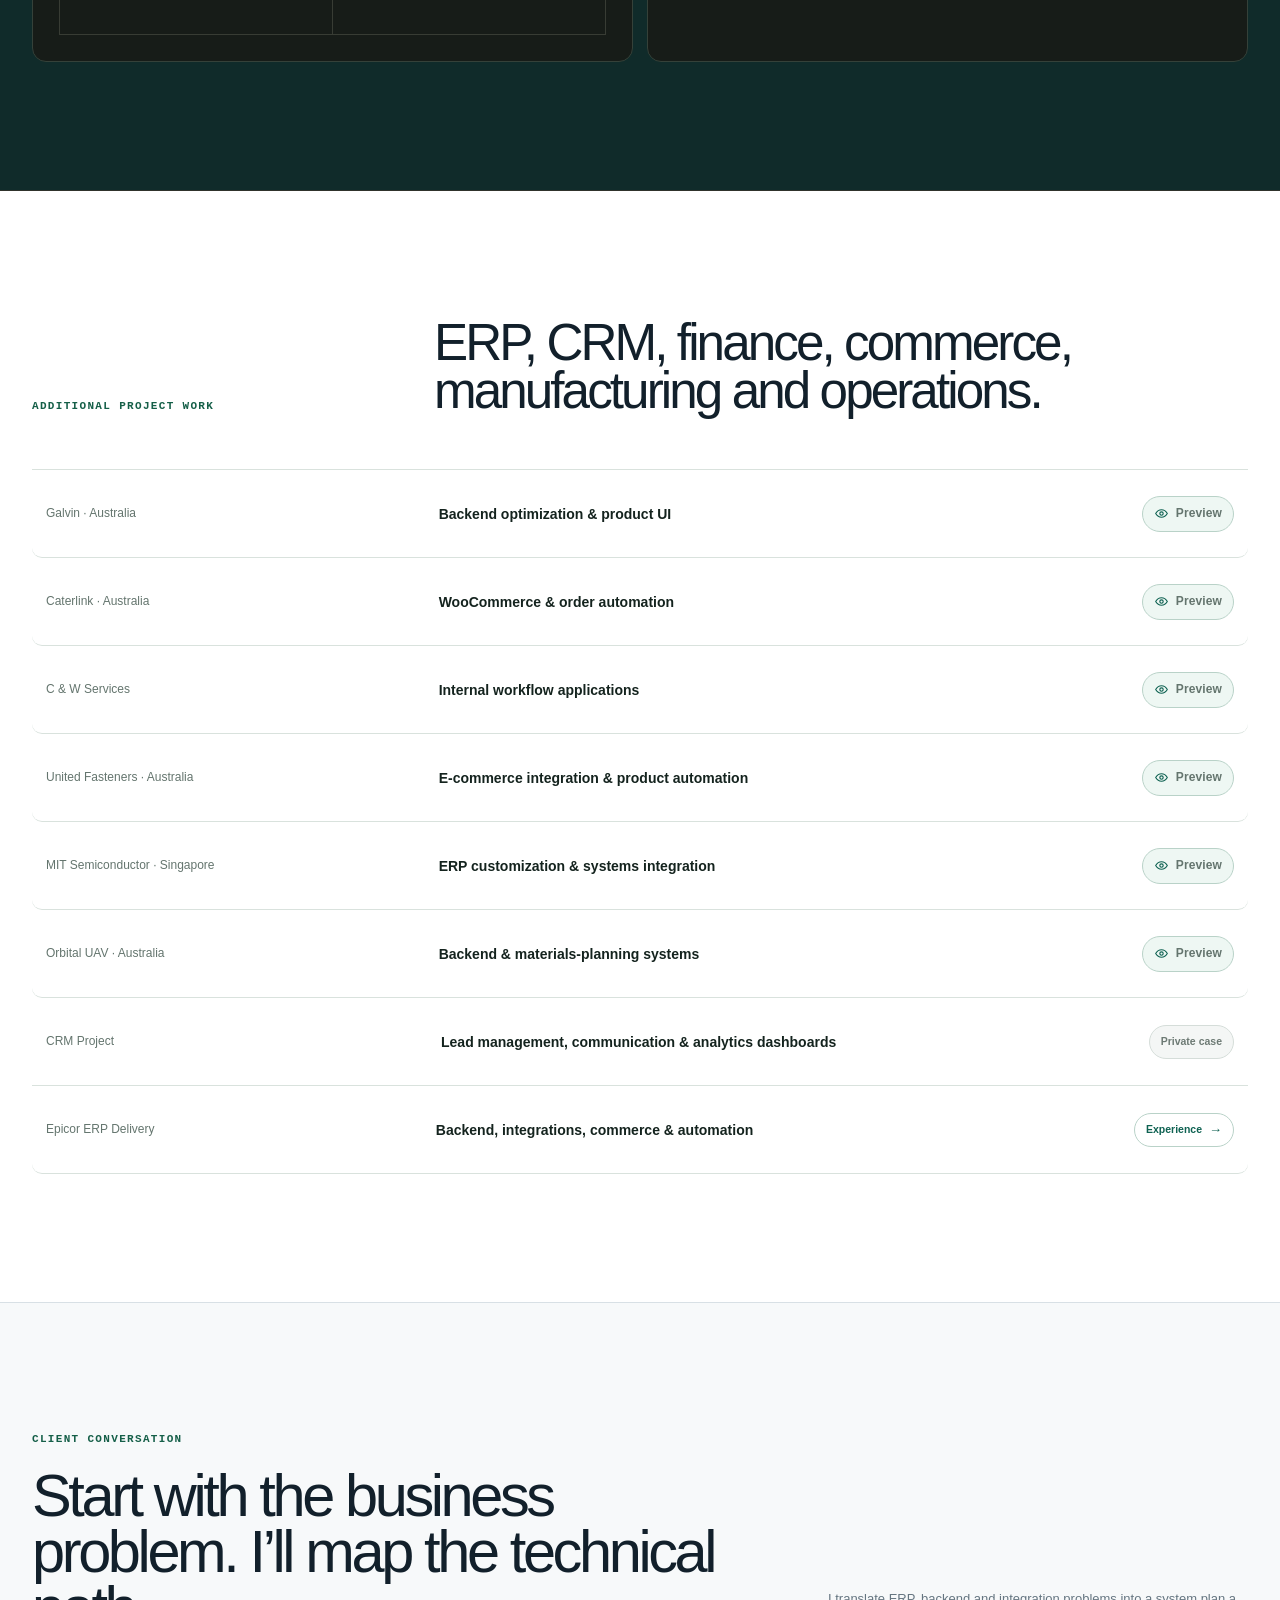
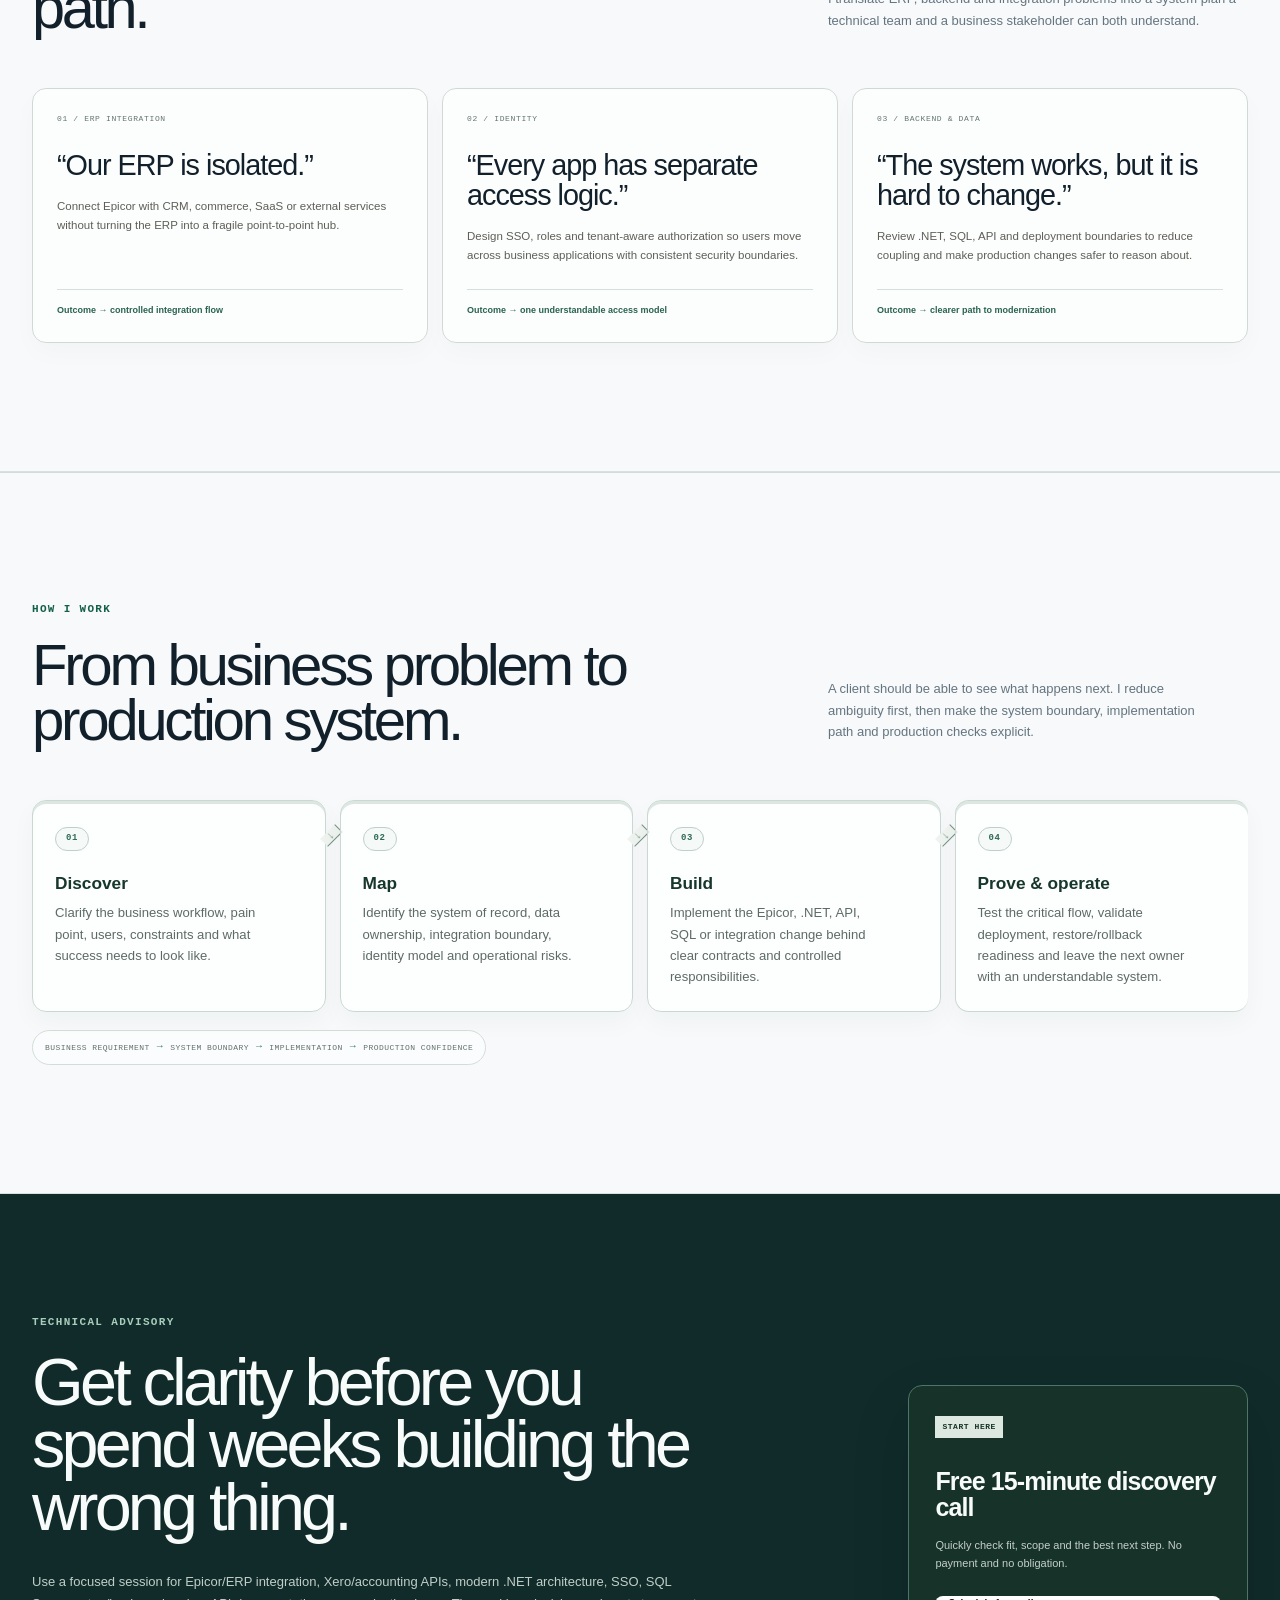
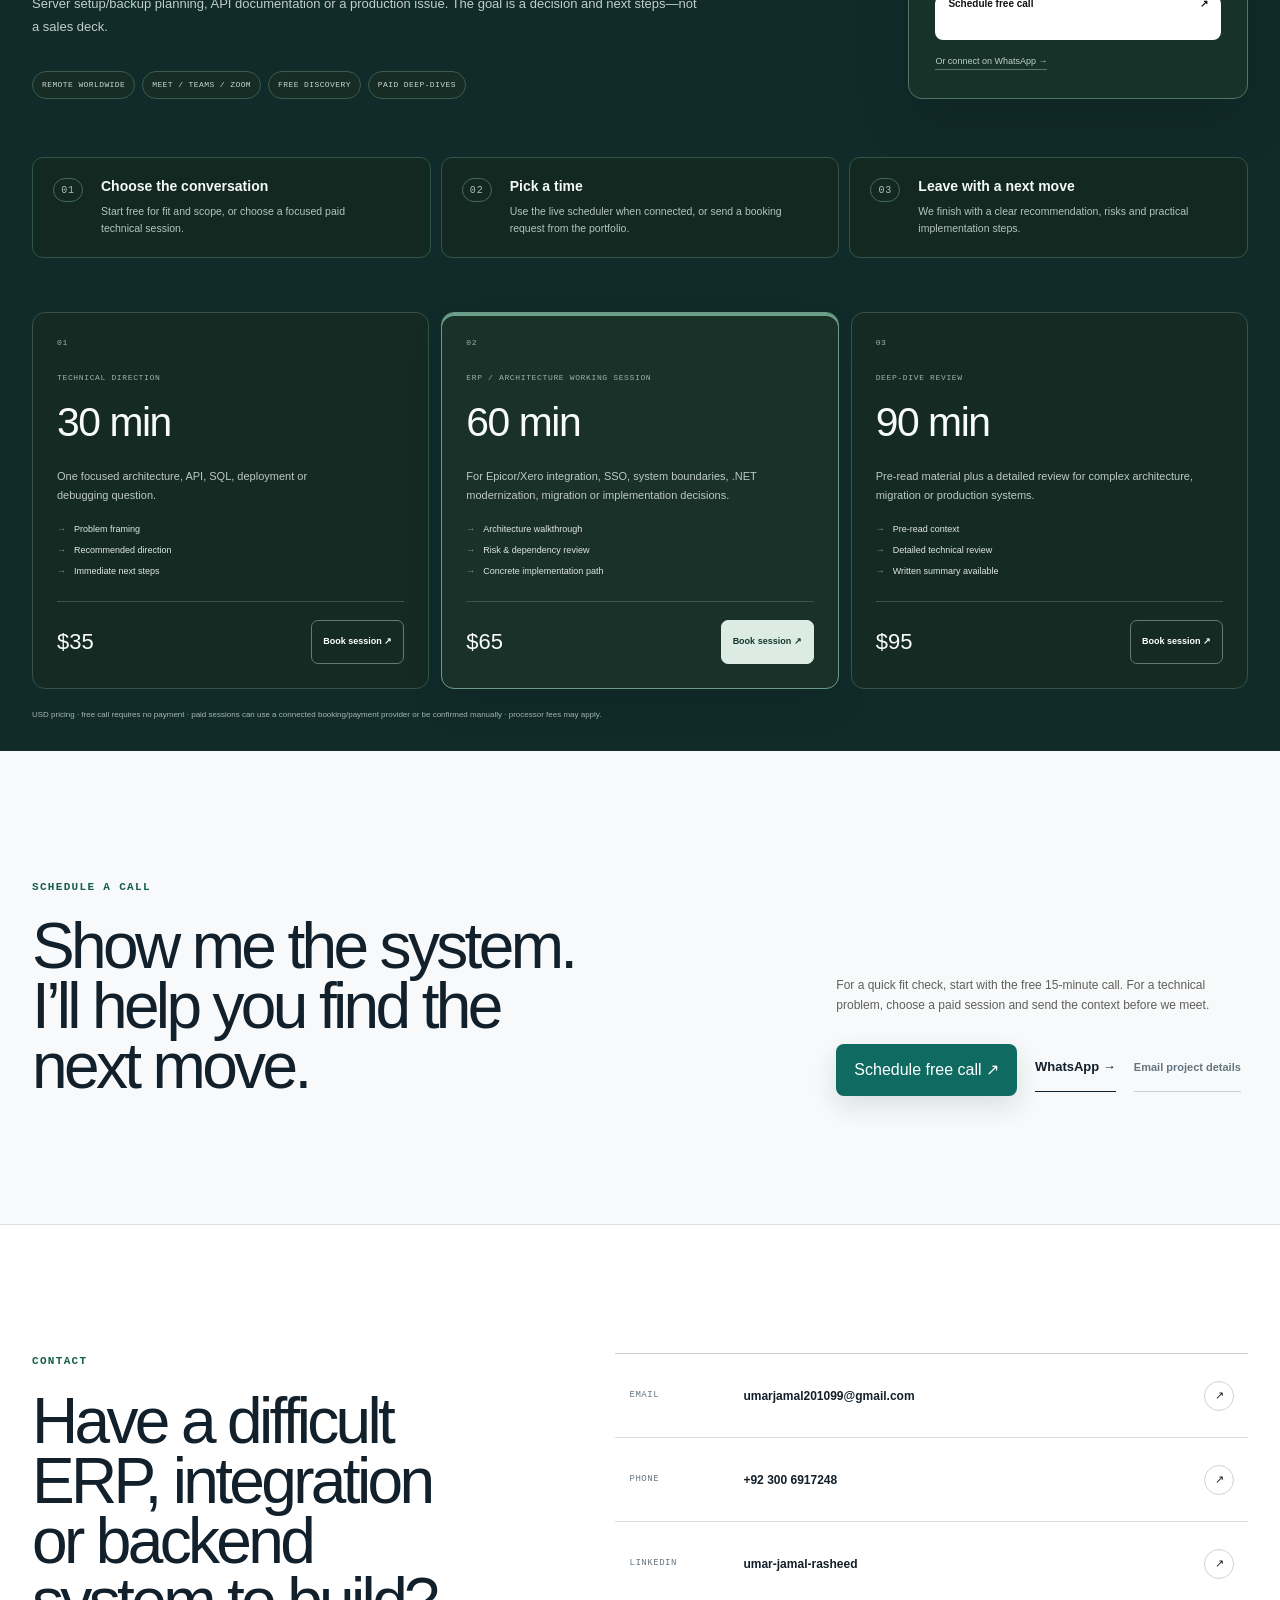
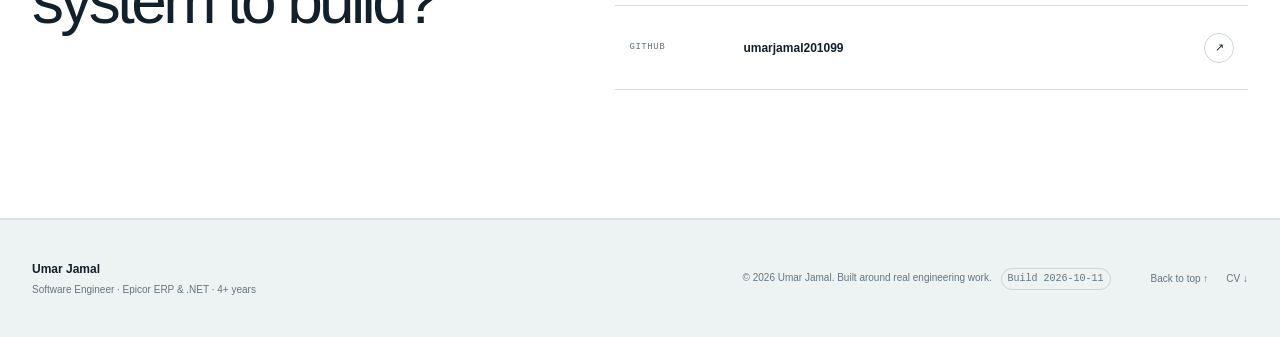
==== commit 8e69f112: "Sync portfolio from JobAppAutomation profile.json (full job details, experience timeline) Co-Authore" ====
--- a/index.html
+++ b/index.html
@@ -330,32 +330,45 @@
 <p class="overline">Experience</p>
 <h2>4+ years across Epicor ERP, backend platforms and enterprise operations.</h2>
 <p>Hands-on professional experience from Epicor customization and business workflows through C#/.NET services, SQL, CRM integrations, identity and production environments.</p>
-<a class="plain-link" download="" href="assets/Umar-Jamal-CV.pdf">Download full CV ↓</a>
+<p class="experience-note">Every role below matches my CV word for word.</p>
+<div class="experience-actions"><a class="primary-link" download="" href="assets/Umar-Jamal-CV.pdf">Download CV (PDF) ↓</a><a class="plain-link" href="cv.html" rel="noopener" target="_blank">View CV online ↗</a></div>
 </div>
 <div class="role-list">
+<article class="role role-current">
+<header><div><h3>Founder &amp; Software Architect</h3><p><strong>Centaiva</strong> · Remote</p></div><div class="role-when"><span class="role-status">Current</span></div></header>
+<p class="role-summary">SaaS platform foundation: identity, tenancy, authorization, commercial entitlements, integrations and deployment boundaries.</p>
+<ul class="role-points"><li>Designed a multi-layer SaaS platform separating identity, tenancy, authorization, entitlements, integrations and data/deployment concerns</li><li>Implemented OIDC / OAuth 2.0 with PKCE, JWT and MFA/passkeys, with tenant-scoped roles, permissions and delegated access</li><li>Modelled products, plans, subscriptions, entitlements and usage limits as a commercial layer separate from application code</li></ul>
+<ul aria-label="Technologies" class="role-stack"><li>ASP.NET Core</li><li>OIDC</li><li>OAuth 2.0</li><li>Multi-tenancy</li><li>SQL Server</li></ul>
+</article>
+<article class="role role-current">
+<header><div><h3>Software Developer</h3><p><strong>GMP</strong> · Lahore</p></div><div class="role-when"><span class="role-status">Current</span></div></header>
+<p class="role-summary">CRM and operations platform: Angular 16 front end and a layered ASP.NET Core API covering sales, billing, invoicing, operations and reporting.</p>
+<ul class="role-points"><li>Develop GMP&#x27;s CRM and operations platform with Angular 16 and a layered ASP.NET Core Web API (data-access, common and model layers) on Entity Framework Core and SQL Server</li><li>Build modules for sales, billing, invoicing, operations, reports, dashboards, users and roles, and global search, including radius-based location search</li><li>Implement ASP.NET Core Identity with JWT authentication, real-time updates with SignalR and SMS notifications through the ClickSend API</li><li>Add Google Gemini AI features, Excel exports and chart dashboards, shipped through separate local, QA and production environments</li></ul>
+<ul aria-label="Technologies" class="role-stack"><li>Angular</li><li>ASP.NET Core</li><li>Entity Framework Core</li><li>SQL Server</li><li>SignalR</li><li>JWT</li></ul>
+</article>
+<article class="role role-current">
+<header><div><h3>ERP Developer (Epicor)</h3><p><strong>Kairós Solutions</strong> · Remote · Australia</p></div><div class="role-when"><time>Nov 2024 — Present</time><span class="role-status">Current</span></div></header>
+<p class="role-summary">Epicor backend customization, third-party integration, WordPress automation, WooCommerce catalog/authentication/order workflows and cross-business-unit ERP integration.</p>
+<ul class="role-points"><li>Customize and extend Epicor ERP backends (BPMs, BAQs, business logic) for manufacturing, distribution and food-service clients in Australia and Singapore</li><li>Integrate Epicor with third-party systems through REST APIs to automate workflows across multiple business units</li><li>Build WooCommerce integrations for product catalogues, customer authentication and order processing, kept in sync with ERP data</li><li>Automate WordPress content and operations scripts to remove manual admin work</li></ul>
+<ul aria-label="Technologies" class="role-stack"><li>Epicor ERP</li><li>C#</li><li>SQL Server</li><li>REST APIs</li><li>WooCommerce</li><li>WordPress</li></ul>
+</article>
+<article class="role role-current">
+<header><div><h3>Software Developer</h3><p><strong>Bahria Town</strong> · Lahore</p></div><div class="role-when"><time>Jun 2024 — Present</time><span class="role-status">Current</span></div></header>
+<p class="role-summary">.NET 9 backend systems, centralized SSO, third-party integration, plot merging, security workflows, large legacy-data processing, SQL services, modular architecture and virtual-machine deployment.</p>
+<ul class="role-points"><li>Build .NET 9 backend systems for a large-scale real-estate platform using Clean Architecture</li><li>Implemented Single Sign-On for secure, centralized authentication across system modules</li><li>Developed plot merging, data filtering and cyclic security workflows, plus modular services for plot management, ownership tracking and reporting</li><li>Processed large volumes of legacy data for the Design Wing and built SQL-based services; deploy to virtual machines</li><li>Integrated third-party tools (e.g. Print Save Track) with international teams</li></ul>
+<ul aria-label="Technologies" class="role-stack"><li>.NET 9</li><li>SSO</li><li>SQL Server</li><li>Clean Architecture</li><li>VMs</li></ul>
+</article>
 <article class="role">
-<header><div><h3>Founder &amp; Software Architect</h3><p>Centaiva · Remote</p></div><time>Current</time></header>
-<p>SaaS platform foundation: identity, tenancy, authorization, commercial entitlements, integrations and deployment boundaries.</p>
+<header><div><h3>Software Developer</h3><p><strong>Dukanlay Solutions</strong> · Lahore</p></div><div class="role-when"><time>Apr 2023 — Nov 2024</time></div></header>
+<p class="role-summary">Scalable ASP.NET Core, Entity Framework and SQL Server applications, responsive Razor Pages and React + ASP.NET Core interfaces delivered with cross-functional teams.</p>
+<ul class="role-points"><li>Led development and maintenance of ASP.NET Core web applications with Entity Framework and SQL Server</li><li>Built responsive Razor Pages and React front ends that improved platform usability</li><li>Designed data-access layers with the Repository and Unit of Work patterns and dependency injection</li><li>Delivered with a cross-functional Agile team, from requirements to release; contributed to BankMind AI</li></ul>
+<ul aria-label="Technologies" class="role-stack"><li>ASP.NET Core</li><li>Entity Framework</li><li>SQL Server</li><li>Razor Pages</li><li>React</li><li>Agile</li></ul>
 </article>
 <article class="role">
-<header><div><h3>Software Developer</h3><p>GMP · Lahore</p></div><time>Current</time></header>
-<p>CRM and operations platform: Angular 16 front end and a layered ASP.NET Core API covering sales, billing, invoicing, operations and reporting.</p>
-</article>
-<article class="role">
-<header><div><h3>ERP Developer (Epicor)</h3><p>Kairós Solutions · Remote · Australia</p></div><time>Nov 2024 — Present</time></header>
-<p>Epicor backend customization, third-party integration, WordPress automation, WooCommerce catalog/authentication/order workflows and cross-business-unit ERP integration.</p>
-</article>
-<article class="role">
-<header><div><h3>Software Developer</h3><p>Bahria Town · Lahore</p></div><time>Jun 2024 — Present</time></header>
-<p>.NET 9 backend systems, centralized SSO, third-party integration, plot merging, security workflows, large legacy-data processing, SQL services, modular architecture and virtual-machine deployment.</p>
-</article>
-<article class="role">
-<header><div><h3>Software Developer</h3><p>Dukanlay Solutions · Lahore</p></div><time>Apr 2023 — Nov 2024</time></header>
-<p>Scalable ASP.NET Core, Entity Framework and SQL Server applications, responsive Razor Pages and React + ASP.NET Core interfaces delivered with cross-functional teams.</p>
-</article>
-<article class="role">
-<header><div><h3>Freelance Developer</h3><p>Online projects · Remote</p></div><time>Mid-2022 — Mar 2023</time></header>
-<p>Web applications and small software solutions using .NET, C#, Angular and SQL.</p>
+<header><div><h3>Freelance Developer</h3><p><strong>Online projects</strong> · Remote</p></div><div class="role-when"><time>Mid-2022 — Mar 2023</time></div></header>
+<p class="role-summary">Web applications and small software solutions using .NET, C#, Angular and SQL.</p>
+<ul class="role-points"><li>Built web applications and small software solutions with .NET, C#, Angular and SQL for remote clients</li></ul>
+<ul aria-label="Technologies" class="role-stack"><li>.NET</li><li>C#</li><li>Angular</li><li>SQL</li></ul>
 </article>
 </div>
 </div>
--- a/assets/css/site.css
+++ b/assets/css/site.css
@@ -1 +1 @@
-:root{--paper: #f3f1ec;--paper-2: #ece9e2;--ink: #12130f;--muted: #6b6b62;--line: #d3d0c7;--line-strong: #bbb7ad;--white: #fff;--green: #245d48;--green-soft: #dfe9e3;--dark: #11130f;--dark-line: #30322c;--dark-muted: #a4a69d;--max: 1320px;--header-h: 76px;}*{box-sizing: border-box;}html{scroll-behavior: auto;scroll-padding-top: calc(var(--header-h) + 24px);}body{margin: 0;background: var(--paper);color: var(--ink);font-family: Inter,ui-sans-serif,-apple-system,BlinkMacSystemFont,"Segoe UI",sans-serif;font-size: 16px;line-height: 1.55;-webkit-font-smoothing: antialiased;}body.menu-open{overflow: hidden;}a{color: inherit;}img{display: block;max-width: 100%;}button,input,textarea,select{font: inherit;}button{color: inherit;}::selection{background: #ccdcd3;}.wrap{width: min(calc(100% - 64px),var(--max));margin-inline: auto;}.skip-link{position: fixed;top: 8px;left: 8px;z-index: 1000;transform: translateY(-150%);background: var(--ink);color: white;padding: 10px 14px;text-decoration: none;}.skip-link:focus{transform: translateY(0);}.site-header{position: fixed;inset: 0 0 auto;z-index: 50;height: var(--header-h);background: color-mix(in srgb,var(--paper) 92%,transparent);border-bottom: 1px solid transparent;backdrop-filter: blur(14px);}.site-header.is-scrolled{border-color: var(--line);}.nav-shell{height: 100%;display: flex;align-items: center;justify-content: space-between;gap: 32px;}.wordmark{display: inline-flex;align-items: baseline;gap: 14px;min-width: 0;text-decoration: none;}.wordmark strong{font-size: 15px;letter-spacing: -.02em;}.wordmark span{color: var(--muted);font-size: 12px;}.main-nav{display: flex;align-items: center;gap: 24px;}.main-nav>a{color: #474940;font-size: 12px;font-weight: 620;text-decoration: none;white-space: nowrap;}.main-nav>a:hover{color: var(--ink);}.main-nav .nav-cv{padding-left: 22px;border-left: 1px solid var(--line);}.main-nav .nav-book{padding: 10px 15px;background: var(--ink);color: var(--white);}.main-nav .nav-book:hover{background: var(--green);color: var(--white);}.nav-toggle{display: none;}.overline{margin: 0 0 20px;color: var(--green);font-family: ui-monospace,SFMono-Regular,Menlo,Consolas,monospace;font-size: 11px;font-weight: 700;letter-spacing: .12em;text-transform: uppercase;}.overline-light{color: #a9cdbb;}h1,h2,h3,p{text-wrap: pretty;}h1{max-width: 840px;margin: 0;font-size: clamp(4.25rem,7vw,7.4rem);font-weight: 550;letter-spacing: -.067em;line-height: .9;}h2{margin: 0;font-size: clamp(3rem,5vw,5.5rem);font-weight: 520;letter-spacing: -.057em;line-height: .94;}h3{margin: 0;font-weight: 600;letter-spacing: -.035em;}.primary-link,.plain-link{display: inline-flex;align-items: center;gap: 16px;width: fit-content;font-size: 13px;font-weight: 700;text-decoration: none;}.primary-link{padding: 14px 18px;background: var(--ink);color: white;}.primary-link:hover{background: var(--green);}.plain-link{padding-bottom: 5px;border-bottom: 1px solid currentColor;}.plain-link:hover{color: var(--green);}.hero{min-height: 880px;padding: calc(var(--header-h) + 95px) 0 86px;border-bottom: 1px solid var(--line);}.hero-grid{display: grid;grid-template-columns: minmax(0,1.65fr) minmax(330px,.68fr);gap: 9vw;align-items: end;}.hero-copy{align-self: center;}.hero-intro{max-width: 710px;margin: 38px 0 0;color: #4f5149;font-size: clamp(1.12rem,1.6vw,1.42rem);line-height: 1.55;}.hero-actions{display: flex;align-items: center;flex-wrap: wrap;gap: 26px;margin-top: 42px;}.hero-facts{display: grid;grid-template-columns: repeat(3,1fr);gap: 0;max-width: 840px;margin-top: 76px;border-top: 1px solid var(--line-strong);}.hero-facts div{padding: 16px 22px 0 0;}.hero-facts span{display: block;margin-bottom: 8px;color: var(--muted);font-family: ui-monospace,SFMono-Regular,Menlo,monospace;font-size: 10px;text-transform: uppercase;letter-spacing: .09em;}.hero-facts strong{display: block;font-size: 12px;line-height: 1.45;}.hero-aside{align-self: end;}.portrait{margin: 0;aspect-ratio: 4 / 5;overflow: hidden;background: #d8d5cd;}.portrait img{width: 100%;height: 100%;object-fit: cover;object-position: 50% 28%;filter: saturate(.82) contrast(1.02);}.portrait-caption{display: flex;align-items: baseline;justify-content: space-between;gap: 16px;padding: 13px 0 18px;border-bottom: 1px solid var(--line-strong);}.portrait-caption span{font-size: 11px;font-weight: 700;}.portrait-caption p{margin: 0;color: var(--muted);font-size: 10px;text-align: right;}.availability{display: grid;grid-template-columns: auto 1fr auto;align-items: center;gap: 10px;padding: 18px 0;font-size: 11px;font-weight: 650;text-decoration: none;}.availability:hover{color: var(--green);}.availability-dot{width: 7px;height: 7px;border-radius: 50%;background: #2b8b5c;box-shadow: 0 0 0 4px #dbe7df;}.current-strip{background: var(--ink);color: white;}.current-grid{display: grid;grid-template-columns: repeat(3,1fr);}.current-grid>div{min-height: 122px;padding: 25px 28px 24px 0;border-right: 1px solid #383a34;}.current-grid>div + div{padding-left: 28px;}.current-grid>div:last-child{border-right: 0;}.current-grid span{display: block;margin-bottom: 20px;color: #777a71;font-family: ui-monospace,SFMono-Regular,Menlo,monospace;font-size: 10px;}.current-grid strong{display: block;margin-bottom: 4px;font-size: 13px;}.current-grid p{margin: 0;color: #aaaDA4;font-size: 11px;}.section{padding: 128px 0;border-bottom: 1px solid var(--line);}.section-head{display: grid;grid-template-columns: minmax(0,1fr) minmax(280px,420px);gap: 90px;align-items: end;margin-bottom: 82px;}.section-head h2{max-width: 760px;}.section-head>p{margin: 0 0 5px;color: var(--muted);font-size: 13px;line-height: 1.65;}.selected-work{background: #f7f5f0;}.feature-case{display: grid;grid-template-columns: minmax(0,1.48fr) minmax(360px,.76fr);gap: 0;margin-bottom: 86px;border-top: 1px solid var(--line-strong);border-bottom: 1px solid var(--line-strong);}.feature-media{padding: 24px 30px 24px 0;border-right: 1px solid var(--line-strong);}.architecture-trigger{position: relative;width: 100%;padding: 0;border: 0;background: #e6e6e1;cursor: zoom-in;overflow: hidden;}.architecture-trigger img{width: 100%;aspect-ratio: 16/9;object-fit: cover;transition: transform .4s ease;}.architecture-trigger:hover img{transform: scale(1.012);}.architecture-trigger span{position: absolute;right: 12px;bottom: 12px;padding: 9px 11px;background: rgba(18,19,15,.94);color: white;font-size: 10px;font-weight: 700;}.feature-copy{padding: 28px 0 28px 38px;}.case-meta{display: flex;justify-content: space-between;gap: 18px;margin-bottom: 72px;color: var(--muted);font-family: ui-monospace,SFMono-Regular,Menlo,monospace;font-size: 9px;text-transform: uppercase;letter-spacing: .08em;}.feature-copy h3{max-width: 440px;font-size: clamp(2.6rem,4vw,4.5rem);font-weight: 520;line-height: .96;}.case-lead{margin: 27px 0 38px;color: #4f5149;font-size: 14px;line-height: 1.7;}.case-spec{margin: 0;}.case-spec div{display: grid;grid-template-columns: 92px 1fr;gap: 16px;padding: 12px 0;border-top: 1px solid var(--line);}.case-spec dt{color: var(--muted);font-family: ui-monospace,SFMono-Regular,Menlo,monospace;font-size: 9px;text-transform: uppercase;letter-spacing: .08em;}.case-spec dd{margin: 0;font-size: 11px;font-weight: 600;}.work-list{border-top: 1px solid var(--line-strong);}.work-row{display: grid;grid-template-columns: 54px minmax(210px,.8fr) minmax(320px,1.5fr) 70px;gap: 24px;align-items: start;min-height: 178px;padding: 30px 0;border-bottom: 1px solid var(--line);}.work-index{color: #909188;font-family: ui-monospace,SFMono-Regular,Menlo,monospace;font-size: 10px;}.work-title p{margin: 0 0 11px;color: var(--green);font-size: 10px;font-weight: 700;text-transform: uppercase;letter-spacing: .08em;}.work-title h3{font-size: clamp(1.65rem,2.4vw,2.4rem);line-height: 1;}.work-description p{max-width: 650px;margin: 0 0 18px;color: #4f5149;font-size: 13px;line-height: 1.65;}.work-description span{color: var(--muted);font-family: ui-monospace,SFMono-Regular,Menlo,monospace;font-size: 9px;text-transform: uppercase;letter-spacing: .05em;}.work-link,.work-private{justify-self: end;align-self: center;font-size: 10px;font-weight: 700;text-decoration: none;}.work-link{padding-bottom: 4px;border-bottom: 1px solid currentColor;}.work-link:hover{color: var(--green);}.work-private{color: var(--muted);}.experience{background: var(--paper);}.experience-layout{display: grid;grid-template-columns: minmax(280px,.72fr) minmax(0,1.35fr);gap: 10vw;}.experience-intro{position: sticky;top: calc(var(--header-h) + 38px);align-self: start;}.experience-intro h2{max-width: 500px;font-size: clamp(2.8rem,4.5vw,5rem);}.experience-intro>p:not(.overline){max-width: 430px;margin: 28px 0 32px;color: var(--muted);font-size: 13px;line-height: 1.7;}.role-list{border-top: 1px solid var(--line-strong);}.role{padding: 30px 0 38px;border-bottom: 1px solid var(--line);}.role header{display: flex;justify-content: space-between;gap: 32px;margin-bottom: 25px;}.role h3{font-size: 1.55rem;}.role header p{margin: 5px 0 0;color: var(--muted);font-size: 11px;}.role time{flex: 0 0 auto;color: var(--muted);font-family: ui-monospace,SFMono-Regular,Menlo,monospace;font-size: 9px;text-transform: uppercase;letter-spacing: .06em;}.role>p{max-width: 760px;margin: 0;color: #4e5048;font-size: 13px;line-height: 1.7;}.capabilities{background: #ece9e2;}.capabilities-head{margin-bottom: 54px;}.capability-table{border-top: 1px solid var(--line-strong);}.capability-row{display: grid;grid-template-columns: 44px minmax(220px,.75fr) minmax(350px,1.4fr) minmax(230px,.8fr);gap: 24px;align-items: center;min-height: 110px;border-bottom: 1px solid var(--line-strong);}.capability-row>span{color: #88897f;font-family: ui-monospace,SFMono-Regular,Menlo,monospace;font-size: 9px;}.capability-row h3{font-size: 1.3rem;}.capability-row p{margin: 0;color: #4f5149;font-family: ui-monospace,SFMono-Regular,Menlo,monospace;font-size: 10px;line-height: 1.6;}.capability-row strong{font-size: 10px;line-height: 1.5;}.client-work{background: #f7f5f0;}.client-heading{display: grid;grid-template-columns: .42fr 1fr;gap: 60px;align-items: end;margin-bottom: 54px;}.client-heading .overline{margin: 0;}.client-heading h2{max-width: 820px;font-size: clamp(2.7rem,4vw,4.8rem);}.client-list{border-top: 1px solid var(--line-strong);}.client-list a,.client-static{display: grid;grid-template-columns: minmax(190px,.6fr) 1fr auto;gap: 30px;align-items: center;min-height: 82px;padding: 18px 0;border-bottom: 1px solid var(--line);text-decoration: none;}.client-list a:hover{padding-left: 8px;color: var(--green);}.client-list a{transition: padding .18s ease,color .18s ease;}.client-list span{color: var(--muted);font-size: 11px;}.client-list strong{font-size: 12px;}.client-list i{font-style: normal;font-size: 11px;}.advisory{padding: 132px 0;background: var(--dark);color: white;}.advisory-grid{display: grid;grid-template-columns: minmax(280px,.78fr) minmax(0,1.25fr);gap: 10vw;}.advisory-copy{align-self: start;}.advisory-copy h2{max-width: 600px;font-size: clamp(3rem,5vw,5.8rem);}.advisory-copy>p:not(.overline){max-width: 570px;margin: 32px 0;color: var(--dark-muted);font-size: 13px;line-height: 1.75;}.advisory-notes{display: grid;gap: 8px;padding-top: 25px;border-top: 1px solid var(--dark-line);}.advisory-notes span{color: #cbcdc5;font-size: 10px;}.pricing{border-top: 1px solid #4a4d44;}.price-row{display: grid;grid-template-columns: minmax(150px,.7fr) minmax(250px,1.1fr) 70px 78px;gap: 26px;align-items: center;min-height: 126px;padding: 24px 0;border-bottom: 1px solid var(--dark-line);}.price-row>div span{display: block;margin-bottom: 7px;color: #8d9087;font-family: ui-monospace,SFMono-Regular,Menlo,monospace;font-size: 9px;text-transform: uppercase;letter-spacing: .08em;}.price-row h3{font-size: 1.4rem;}.price-row p{margin: 0;color: #aeb0a8;font-size: 11px;line-height: 1.6;}.price-row>strong{justify-self: end;font-size: 1.2rem;}.price-row button{min-width: 70px;padding: 10px 12px;border: 1px solid #676a61;background: transparent;color: white;font-size: 10px;font-weight: 700;cursor: pointer;}.price-row button:hover{background: white;color: var(--ink);border-color: white;}.featured-price{background: #1a1e18;margin-inline: -18px;padding-inline: 18px;}.featured-price button{background: #c4ddcf;border-color: #c4ddcf;color: #102218;}.price-fit>strong{color: #a9cdbb;}.pricing-footnote{margin: 20px 0 0;color: #777a71;font-size: 9px;line-height: 1.6;}.booking{background: #e6e2da;}.booking-grid{display: grid;grid-template-columns: minmax(280px,.65fr) minmax(0,1.1fr);gap: 10vw;}.booking-grid h2{max-width: 520px;font-size: clamp(2.7rem,4vw,4.8rem);}.booking-grid>div>p:not(.overline){max-width: 450px;margin: 26px 0 22px;color: var(--muted);font-size: 12px;}.whatsapp-link{display: inline-block;margin-top: 12px;padding-bottom: 3px;border-bottom: 1px solid currentColor;font-size: 11px;font-weight: 700;text-decoration: none;}.whatsapp-link:hover{color: var(--green);}.booking-form{display: grid;gap: 17px;padding: 34px;background: #f8f6f1;border: 1px solid var(--line-strong);}.field-pair{display: grid;grid-template-columns: 1fr 1fr;gap: 16px;}.booking-form label{display: grid;gap: 8px;}.booking-form label>span{color: #575950;font-family: ui-monospace,SFMono-Regular,Menlo,monospace;font-size: 9px;font-weight: 700;letter-spacing: .06em;text-transform: uppercase;}.booking-form input,.booking-form textarea,.booking-form select{width: 100%;min-height: 48px;padding: 12px 13px;border: 1px solid #c8c4ba;border-radius: 0;outline: 0;background: transparent;color: var(--ink);font-size: 12px;}.booking-form textarea{min-height: 120px;resize: vertical;}.booking-form input:focus,.booking-form textarea:focus,.booking-form select:focus{border-color: var(--ink);box-shadow: 0 0 0 1px var(--ink);}.submit-button{display: flex;align-items: center;justify-content: space-between;width: 100%;min-height: 52px;margin-top: 3px;padding: 0 16px;border: 0;background: var(--ink);color: white;font-size: 11px;font-weight: 700;cursor: pointer;}.submit-button:hover{background: var(--green);}.submit-button:disabled{opacity: .6;cursor: wait;}.form-status{min-height: 18px;margin: 0;color: var(--muted);font-size: 10px;}.form-status.success{color: #2a684e;}.form-status.error{color: #9f2c22;}.contact{background: var(--paper);}.contact-grid{display: grid;grid-template-columns: minmax(280px,.72fr) minmax(0,1fr);gap: 10vw;}.contact-heading h2{max-width: 560px;font-size: clamp(3rem,5vw,5.5rem);}.contact-list{border-top: 1px solid var(--line-strong);}.contact-list a{display: grid;grid-template-columns: 90px 1fr auto;gap: 24px;align-items: center;min-height: 84px;border-bottom: 1px solid var(--line);text-decoration: none;}.contact-list a:hover{color: var(--green);}.contact-list span{color: var(--muted);font-family: ui-monospace,SFMono-Regular,Menlo,monospace;font-size: 9px;text-transform: uppercase;letter-spacing: .06em;}.contact-list strong{font-size: 12px;overflow-wrap: anywhere;}.contact-list i{font-style: normal;font-size: 11px;}.site-footer{padding: 40px 0 max(40px,env(safe-area-inset-bottom));background: #e8e5de;border-top: 1px solid var(--line);}.footer-grid{display: grid;grid-template-columns: 1fr auto auto;gap: 40px;align-items: center;}.footer-grid>div:first-child{display: grid;gap: 3px;}.footer-grid strong{font-size: 12px;}.footer-grid span,.footer-grid p,.footer-grid a{color: var(--muted);font-size: 10px;}.footer-grid p{margin: 0;}.footer-grid>div:last-child{display: flex;gap: 18px;}.footer-grid a{text-decoration: none;}.footer-grid a:hover{color: var(--ink);}.architecture-dialog{width: min(96vw,1540px);max-width: none;max-height: 94dvh;padding: 0;border: 1px solid #30322c;background: #11130f;color: white;}.architecture-dialog::backdrop{background: rgba(0,0,0,.84);}.dialog-toolbar{position: sticky;top: 0;z-index: 2;display: flex;justify-content: space-between;align-items: center;gap: 20px;min-height: 52px;padding: 10px 14px;background: #11130f;border-bottom: 1px solid #30322c;}.dialog-toolbar strong{font-size: 11px;}.dialog-toolbar button{padding: 7px 10px;border: 1px solid #4a4d44;background: transparent;color: white;font-size: 10px;cursor: pointer;}.dialog-scroller{max-height: calc(94dvh - 52px);overflow: auto;background: white;}.dialog-scroller img{width: max(100%,1200px);height: auto;}@media (max-width: 1120px){:root{--header-h: 70px;}.wrap{width: min(calc(100% - 44px),var(--max));}.main-nav{gap: 16px;}.main-nav>a{font-size: 11px;}.hero{min-height: auto;padding-top: calc(var(--header-h) + 76px);}.hero-grid{gap: 6vw;}h1{font-size: clamp(4rem,8vw,6rem);}.section{padding: 104px 0;}.feature-case{grid-template-columns: 1fr;}.feature-media{padding: 24px 0;border-right: 0;border-bottom: 1px solid var(--line-strong);}.feature-copy{padding: 30px 0 34px;}.case-meta{margin-bottom: 40px;}.capability-row{grid-template-columns: 38px minmax(190px,.7fr) minmax(280px,1.2fr);}.capability-row strong{grid-column: 3;padding-bottom: 22px;}.advisory-grid,.booking-grid,.contact-grid{gap: 7vw;}}@media (max-width: 900px){.wordmark span{display: none;}.nav-toggle{display: flex;align-items: center;gap: 11px;padding: 9px 0 9px 12px;border: 0;background: transparent;font-size: 11px;font-weight: 700;cursor: pointer;}.nav-toggle i{position: relative;width: 20px;height: 10px;border-top: 1px solid var(--ink);border-bottom: 1px solid var(--ink);}.nav-toggle[aria-expanded="true"] i{border: 0;}.nav-toggle[aria-expanded="true"] i::before,.nav-toggle[aria-expanded="true"] i::after{content: "";position: absolute;left: 0;top: 5px;width: 20px;height: 1px;background: var(--ink);}.nav-toggle[aria-expanded="true"] i::before{transform: rotate(45deg);}.nav-toggle[aria-expanded="true"] i::after{transform: rotate(-45deg);}.main-nav{position: fixed;inset: var(--header-h) 0 0;display: grid;align-content: start;gap: 0;padding: 12px 22px max(28px,env(safe-area-inset-bottom));background: var(--paper);transform: translateX(100%);transition: transform .23s ease;overflow-y: auto;}.main-nav.is-open{transform: none;}.main-nav>a{display: flex;align-items: center;min-height: 58px;border-bottom: 1px solid var(--line);font-size: 17px;font-weight: 550;}.main-nav .nav-cv{padding-left: 0;border-left: 0;}.main-nav .nav-book{justify-content: center;margin-top: 22px;background: var(--ink);color: white;border-bottom: 0;font-size: 13px;}.hero-grid{grid-template-columns: 1fr;gap: 65px;}.hero-aside{display: grid;grid-template-columns: minmax(220px,.72fr) minmax(220px,.65fr);gap: 28px;align-items: end;}.portrait-caption{align-self: end;display: block;}.portrait-caption p{margin-top: 8px;text-align: left;}.availability{grid-column: 2;}.current-grid{grid-template-columns: 1fr;}.current-grid>div{min-height: 100px;padding: 20px 0;border-right: 0;border-bottom: 1px solid #383a34;}.current-grid>div + div{padding-left: 0;}.current-grid>div:last-child{border-bottom: 0;}.section-head{grid-template-columns: 1fr;gap: 28px;margin-bottom: 58px;}.section-head>p{max-width: 620px;}.work-row{grid-template-columns: 40px minmax(180px,.8fr) 1.4fr;}.work-link,.work-private{grid-column: 3;justify-self: start;align-self: start;}.experience-layout,.advisory-grid,.booking-grid,.contact-grid{grid-template-columns: 1fr;gap: 56px;}.experience-intro{position: static;}.experience-intro h2,.contact-heading h2{max-width: 760px;}.capability-row{grid-template-columns: 38px minmax(180px,.65fr) 1fr;}.client-heading{grid-template-columns: 1fr;gap: 18px;}.price-row{grid-template-columns: minmax(150px,.7fr) 1fr 65px 70px;}.footer-grid{grid-template-columns: 1fr auto;}.footer-grid p{grid-row: 2;grid-column: 1 / -1;}}@media (max-width: 640px){.wrap{width: min(calc(100% - 28px),var(--max));}.hero{padding: calc(var(--header-h) + 50px) 0 62px;}h1{font-size: clamp(3.25rem,15.5vw,4.8rem);line-height: .92;}h2{font-size: clamp(2.6rem,12vw,4.1rem);}.hero-intro{margin-top: 27px;font-size: 1rem;}.hero-actions{display: grid;gap: 18px;margin-top: 32px;}.primary-link{width: 100%;justify-content: space-between;}.hero-facts{grid-template-columns: 1fr;margin-top: 50px;}.hero-facts div{padding: 15px 0;border-bottom: 1px solid var(--line);}.hero-aside{grid-template-columns: 1fr;gap: 0;}.portrait{aspect-ratio: 4/4.8;}.portrait-caption{padding-top: 12px;}.availability{grid-column: auto;}.section{padding: 80px 0;}.section-head{margin-bottom: 44px;}.feature-case{margin-bottom: 58px;}.feature-media{padding: 10px 0 18px;}.architecture-trigger span{right: 6px;bottom: 6px;padding: 7px 8px;}.feature-copy{padding-top: 24px;}.case-meta{margin-bottom: 34px;}.feature-copy h3{font-size: 2.6rem;}.case-spec div{grid-template-columns: 75px 1fr;}.work-row{grid-template-columns: 28px 1fr;gap: 12px 15px;min-height: 0;padding: 25px 0 30px;}.work-title,.work-description,.work-link,.work-private{grid-column: 2;}.work-title h3{font-size: 1.75rem;}.work-description p{font-size: 12px;}.role{padding: 25px 0 30px;}.role header{display: grid;gap: 12px;}.role time{order: -1;}.role h3{font-size: 1.35rem;}.capability-row{grid-template-columns: 28px 1fr;gap: 8px 14px;padding: 22px 0;}.capability-row h3,.capability-row p,.capability-row strong{grid-column: 2;}.capability-row strong{padding-bottom: 0;}.client-list a,.client-static{grid-template-columns: 1fr auto;gap: 8px 12px;min-height: 92px;}.client-list span,.client-list strong{grid-column: 1;}.client-list i{grid-column: 2;grid-row: 1 / span 2;}.advisory{padding: 82px 0;}.advisory-copy h2{font-size: clamp(2.7rem,12vw,4.1rem);}.price-row{grid-template-columns: 1fr auto;gap: 12px 16px;min-height: 0;padding: 24px 0;}.price-row>div{grid-column: 1;}.price-row p{grid-column: 1 / -1;}.price-row>strong{grid-column: 2;grid-row: 1;align-self: center;}.price-row button{grid-column: 1 / -1;width: 100%;min-height: 42px;}.featured-price{margin-inline: -10px;padding-inline: 10px;}.booking-grid{gap: 40px;}.booking-form{padding: 20px;}.field-pair{grid-template-columns: 1fr;}.contact-list a{grid-template-columns: 70px 1fr auto;gap: 10px;min-height: 76px;}.footer-grid{grid-template-columns: 1fr;gap: 20px;}.footer-grid p{grid-row: auto;grid-column: auto;}.architecture-dialog{width: 100vw;height: 100dvh;max-height: none;border: 0;}.dialog-scroller{max-height: calc(100dvh - 52px);}}@media (prefers-reduced-motion: reduce){html{scroll-behavior: auto;}*,*::before,*::after{transition-duration: .01ms !important;animation-duration: .01ms !important;animation-iteration-count: 1 !important;}}.hero-role{margin: 0 0 24px;color: #34372f;font-size: 13px;font-weight: 700;letter-spacing: -.01em;}.quiet-link{color: var(--muted);font-size: 11px;font-weight: 700;text-decoration: none;border-bottom: 1px solid var(--line-strong);padding-bottom: 4px;}.quiet-link:hover{color: var(--green);border-color: currentColor;}.erp-specialization{position: relative;overflow: hidden;background: #e9e7df;}.erp-specialization::before{content: "";position: absolute;inset: 0;pointer-events: none;background-image: linear-gradient(rgba(18,19,15,.035) 1px,transparent 1px),linear-gradient(90deg,rgba(18,19,15,.035) 1px,transparent 1px);background-size: 44px 44px;mask-image: linear-gradient(to bottom,rgba(0,0,0,.55),transparent 80%);}.erp-heading{position: relative;z-index: 1;display: grid;grid-template-columns: minmax(0,.92fr) minmax(320px,.78fr);gap: 9vw;align-items: end;margin-bottom: 72px;}.erp-heading h2{max-width: 780px;font-size: clamp(3rem,5vw,5.7rem);}.erp-heading-copy>p{max-width: 610px;margin: 0 0 25px;color: #4f5149;font-size: 13px;line-height: 1.72;}.erp-tags{display: flex;flex-wrap: wrap;gap: 7px;}.erp-tags span{padding: 7px 9px;border: 1px solid #c2beb4;background: rgba(243,241,236,.58);color: #505249;font-family: ui-monospace,SFMono-Regular,Menlo,monospace;font-size: 9px;text-transform: uppercase;letter-spacing: .045em;}.architecture-shell{position: relative;z-index: 1;display: grid;grid-template-columns: minmax(0,1.62fr) minmax(300px,.58fr);min-height: 610px;border: 1px solid #a9aaa1;background: #171913;color: white;box-shadow: 0 34px 70px rgba(18,19,15,.11);}.architecture-stage{position: relative;min-height: 610px;overflow: hidden;perspective: 1200px;background: radial-gradient(circle at 48% 46%,rgba(87,110,93,.18),transparent 35%),linear-gradient(135deg,#171913,#10120e 76%);}.architecture-stage::before{content: "ENTERPRISE SYSTEM TOPOLOGY";position: absolute;top: 22px;left: 24px;color: #6f7469;font-family: ui-monospace,SFMono-Regular,Menlo,monospace;font-size: 9px;letter-spacing: .16em;}.architecture-stage::after{content: "EPICOR ERP / CRM / DATA / IDENTITY";position: absolute;right: 24px;bottom: 20px;color: #565b51;font-family: ui-monospace,SFMono-Regular,Menlo,monospace;font-size: 8px;letter-spacing: .12em;}.architecture-lines{position: absolute;inset: 48px 3% 34px;width: 94%;height: calc(100% - 82px);overflow: visible;}.architecture-lines path{fill: none;stroke: #667064;stroke-width: 1.15;stroke-dasharray: 5 7;vector-effect: non-scaling-stroke;animation: architectureFlow 8s linear infinite;}.architecture-lines circle{fill: #a8c3b1;}@keyframes architectureFlow{to{stroke-dashoffset: -72;}}.system-node{position: absolute;z-index: 2;width: 152px;min-height: 86px;padding: 13px 14px;border: 1px solid #4a4e45;background: #1d211a;color: white;text-align: left;cursor: pointer;transform: translateZ(0) skewY(-2deg);box-shadow: 10px 12px 0 rgba(0,0,0,.12);transition: transform .22s ease,border-color .22s ease,background .22s ease,box-shadow .22s ease;}.system-node::before{content: "";position: absolute;inset: -1px auto -1px -5px;width: 4px;background: #3d5f4d;opacity: .5;}.system-node span{display: block;margin-bottom: 14px;color: #757c71;font-family: ui-monospace,SFMono-Regular,Menlo,monospace;font-size: 8px;letter-spacing: .08em;}.system-node strong{display: block;font-size: 14px;letter-spacing: -.02em;}.system-node small{display: block;margin-top: 4px;color: #999d94;font-size: 9px;}.system-node:hover,.system-node:focus-visible,.system-node.is-active{outline: none;border-color: #aec9b7;background: #263229;transform: translateY(-5px) translateZ(20px) skewY(-2deg);box-shadow: 14px 18px 0 rgba(0,0,0,.17);}.system-node.is-active::before{background: #b6d4c0;opacity: 1;}.node-customer{left: 4%;top: 11%;}.node-crm{left: 25%;top: 20%;}.node-erp{left: 45%;top: 40%;width: 168px;min-height: 98px;border-color: #779280;background: #213027;}.node-dotnet{left: 65%;top: 20%;}.node-api{left: 65%;top: 40%;}.node-identity{left: 83%;top: 11%;}.node-external{left: 83%;top: 40%;}.node-data{left: 83%;top: 69%;}.architecture-detail{display: flex;flex-direction: column;justify-content: center;min-width: 0;padding: 46px 38px;border-left: 1px solid #383c34;background: #11130f;}.architecture-kicker{margin: 0 0 38px;color: #7d8278;font-family: ui-monospace,SFMono-Regular,Menlo,monospace;font-size: 9px;text-transform: uppercase;letter-spacing: .12em;}.architecture-detail h3{max-width: 330px;font-size: clamp(2.1rem,3vw,3.7rem);font-weight: 520;line-height: .96;}.architecture-detail>p:not(.architecture-kicker){max-width: 390px;margin: 25px 0 44px;color: #afb2a9;font-size: 12px;line-height: 1.72;}.architecture-principle{margin-top: auto;padding-top: 22px;border-top: 1px solid #363a32;}.architecture-principle span{display: block;margin-bottom: 9px;color: #777c72;font-family: ui-monospace,SFMono-Regular,Menlo,monospace;font-size: 8px;text-transform: uppercase;letter-spacing: .1em;}.architecture-principle strong{display: block;max-width: 380px;color: #d7ddd7;font-size: 11px;line-height: 1.6;}.capability-primary{background: rgba(36,93,72,.055);}.capability-primary h3,.capability-primary strong{color: var(--green);}@media (max-width: 1120px){.erp-heading{grid-template-columns: 1fr;gap: 32px;}.architecture-shell{grid-template-columns: 1fr;}.architecture-detail{min-height: 280px;border-left: 0;border-top: 1px solid #383c34;}}@media (max-width: 900px){.hero-role{margin-bottom: 18px;}.architecture-stage{min-height: 700px;}.node-customer{left: 4%;top: 10%;}.node-crm{left: 38%;top: 10%;}.node-erp{left: 21%;top: 33%;}.node-dotnet{left: 57%;top: 33%;}.node-api{left: 21%;top: 56%;}.node-identity{left: 57%;top: 56%;}.node-external{left: 4%;top: 79%;}.node-data{left: 57%;top: 79%;}.architecture-lines{display: none;}}@media (max-width: 640px){.hero-role{font-size: 11px;line-height: 1.5;}.erp-heading{margin-bottom: 44px;}.architecture-shell{min-height: 0;}.architecture-stage{display: grid;grid-template-columns: 1fr 1fr;gap: 10px;min-height: 0;padding: 70px 14px 46px;perspective: none;}.architecture-stage::after{right: 14px;bottom: 15px;}.system-node{position: relative;inset: auto !important;width: auto;min-height: 92px;transform: none;box-shadow: none;}.system-node:hover,.system-node:focus-visible,.system-node.is-active{transform: translateY(-2px);box-shadow: none;}.architecture-detail{min-height: 0;padding: 32px 22px;}.architecture-kicker{margin-bottom: 24px;}.architecture-detail>p:not(.architecture-kicker){margin-bottom: 34px;}.erp-tags span{font-size: 8px;}}@media (prefers-reduced-motion: reduce){.architecture-lines path{animation: none;}}.main-nav .nav-book,.secondary-button,.availability,.case-actions button,.brief-cta,.service-card button,.advisory-free-card button,.button-reset{appearance: none;border-radius: 0;font: inherit;cursor: pointer;}.main-nav .nav-book{border: 0;padding: 10px 15px;background: var(--ink);color: var(--white);font-size: 12px;font-weight: 700;white-space: nowrap;}.main-nav .nav-book:hover{background: var(--green);}.secondary-button{display: inline-flex;align-items: center;gap: 14px;width: fit-content;padding: 13px 16px;border: 1px solid var(--line-strong);background: transparent;color: var(--ink);font-size: 12px;font-weight: 700;}.secondary-button:hover{border-color: var(--ink);background: rgba(255,255,255,.42);}.availability{width: 100%;border: 0;border-bottom: 1px solid var(--line-strong);background: transparent;text-align: left;}.button-reset{border: 0;}.erp-specialization{background: #ebe8e1;}.erp-specialization::before{background-image: linear-gradient(rgba(18,19,15,.028) 1px,transparent 1px),linear-gradient(90deg,rgba(18,19,15,.028) 1px,transparent 1px);background-size: 56px 56px;}.architecture-workbench{position: relative;z-index: 1;display: grid;grid-template-columns: minmax(0,1.72fr) minmax(300px,.58fr);gap: 18px;align-items: stretch;}.system-screen{min-width: 0;background: #f8f7f3;border: 1px solid #a9aaa2;box-shadow: 0 28px 70px rgba(28,29,25,.12),0 2px 0 rgba(255,255,255,.9) inset;transform-style: preserve-3d;transition: transform .18s ease-out;}.screen-chrome{display: grid;grid-template-columns: 90px minmax(0,1fr) auto;align-items: center;min-height: 46px;padding: 0 16px;border-bottom: 1px solid #d0cec6;background: #e6e4de;}.screen-dots{display: flex;gap: 6px;}.screen-dots i,.product-window-dots i{width: 7px;height: 7px;border-radius: 50%;border: 1px solid #8a8b84;background: #f4f2ed;}.screen-address{min-width: 0;width: min(100%,460px);justify-self: center;overflow: hidden;padding: 7px 13px;border: 1px solid #cac8c0;background: #f4f2ed;color: #666860;font-family: ui-monospace,SFMono-Regular,Menlo,monospace;font-size: 9px;text-overflow: ellipsis;white-space: nowrap;}.screen-lock{margin-right: 7px;color: #315f4d;font-size: 7px;}.screen-live{display: inline-flex;align-items: center;gap: 7px;color: #4e5149;font-size: 9px;font-weight: 700;white-space: nowrap;}.screen-live i,.product-main-head em i{width: 6px;height: 6px;border-radius: 50%;background: #2f7b59;box-shadow: 0 0 0 3px rgba(47,123,89,.1);}.screen-toolbar{display: flex;justify-content: space-between;gap: 24px;align-items: end;min-height: 92px;padding: 20px 24px;border-bottom: 1px solid #d7d4cc;background: #f8f7f3;}.screen-toolbar>div:first-child{display: grid;gap: 4px;}.screen-eyebrow{color: #73756c;font-family: ui-monospace,SFMono-Regular,Menlo,monospace;font-size: 8px;text-transform: uppercase;letter-spacing: .11em;}.screen-toolbar strong{font-size: 20px;letter-spacing: -.025em;}.architecture-modes{display: flex;border: 1px solid #c8c6be;}.architecture-modes button{min-height: 34px;padding: 0 12px;border: 0;border-right: 1px solid #c8c6be;background: transparent;color: #66685f;font-size: 9px;font-weight: 700;cursor: pointer;}.architecture-modes button:last-child{border-right: 0;}.architecture-modes button:hover,.architecture-modes button.is-active{background: #171914;color: white;}.architecture-network{position: relative;display: grid;grid-template-columns: minmax(140px,.72fr) 84px minmax(250px,1.08fr) 84px minmax(180px,.78fr);grid-template-rows: 30px minmax(340px,1fr) 84px;gap: 0;min-height: 520px;padding: 24px;background: #f3f1eb;}.network-label{align-self: center;color: #8a8b84;font-family: ui-monospace,SFMono-Regular,Menlo,monospace;font-size: 8px;text-transform: uppercase;letter-spacing: .12em;}.label-in{grid-column: 1;grid-row: 1;}.label-core{grid-column: 3;grid-row: 1;}.label-edge{grid-column: 5;grid-row: 1;}.network-stack{display: flex;flex-direction: column;justify-content: center;gap: 10px;min-width: 0;}.network-inbound{grid-column: 1;grid-row: 2;}.network-services{grid-column: 5;grid-row: 2;}.network-node,.erp-core-node,.data-foundation button{position: relative;width: 100%;border: 1px solid #c2c0b8;background: #fbfaf6;color: var(--ink);text-align: left;cursor: pointer;box-shadow: 0 1px 0 rgba(255,255,255,.9) inset;transition: border-color .18s ease,transform .18s ease,background .18s ease,box-shadow .18s ease;}.network-node{min-height: 82px;padding: 14px;}.network-node span,.erp-core-node .core-head span,.data-foundation button span{display: block;margin-bottom: 9px;color: #8b8c84;font-family: ui-monospace,SFMono-Regular,Menlo,monospace;font-size: 8px;letter-spacing: .08em;text-transform: uppercase;}.network-node strong{display: block;font-size: 13px;letter-spacing: -.02em;}.network-node small{display: block;margin-top: 3px;color: #777970;font-size: 9px;}.network-node:hover,.network-node:focus-visible,.erp-core-node:hover,.erp-core-node:focus-visible,.data-foundation button:hover,.data-foundation button:focus-visible,.network-node.is-active,.erp-core-node.is-active,.data-foundation button.is-active{outline: none;border-color: #456d5b;background: #eef3ef;box-shadow: 0 0 0 2px rgba(36,93,72,.08);transform: translateY(-2px);}.vertical-connector{position: relative;height: 24px;margin: -6px 0;}.vertical-connector::before{content: "";position: absolute;left: 22px;top: 0;bottom: 0;width: 1px;background: #bbbcb5;}.vertical-connector::after{content: "";position: absolute;left: 19px;bottom: 0;width: 6px;height: 6px;border-right: 1px solid #7c7e76;border-bottom: 1px solid #7c7e76;transform: rotate(45deg);}.horizontal-connector{position: relative;grid-row: 2;align-self: center;height: 46px;}.connector-left{grid-column: 2;}.connector-right{grid-column: 4;}.horizontal-connector::before{content: "";position: absolute;top: 22px;left: 8px;right: 8px;height: 1px;background: #b1b3ab;}.horizontal-connector::after{content: "";position: absolute;top: 19px;right: 7px;width: 6px;height: 6px;border-top: 1px solid #797b73;border-right: 1px solid #797b73;transform: rotate(45deg);}.horizontal-connector i{position: absolute;top: 19px;left: 8px;width: 7px;height: 7px;border-radius: 50%;background: #2d644d;animation: dataPulse 3.8s ease-in-out infinite;}.horizontal-connector b{position: absolute;top: 30px;left: 50%;width: 120px;transform: translateX(-50%);color: #93958d;font-family: ui-monospace,SFMono-Regular,Menlo,monospace;font-size: 7px;font-weight: 500;text-align: center;text-transform: uppercase;letter-spacing: .06em;}@keyframes dataPulse{0%,10%{transform: translateX(0);opacity: .25;}50%,80%{transform: translateX(58px);opacity: 1;}100%{transform: translateX(58px);opacity: 0;}}.erp-core-node{grid-column: 3;grid-row: 2;align-self: center;min-height: 250px;padding: 0;overflow: hidden;border-color: #666961;background: #191b16;color: white;}.erp-core-node:hover,.erp-core-node:focus-visible,.erp-core-node.is-active{background: #191b16;border-color: #81998b;box-shadow: 0 0 0 3px rgba(36,93,72,.12);}.core-head{padding: 22px;border-bottom: 1px solid #3a3d35;}.erp-core-node .core-head span{color: #7f8479;}.core-head strong{display: block;margin-bottom: 5px;font-size: clamp(1.8rem,2.4vw,2.65rem);font-weight: 520;letter-spacing: -.05em;}.core-head small{color: #a9aca3;font-size: 10px;}.core-modules{display: grid;grid-template-columns: 1fr 1fr;}.core-modules span{padding: 12px 14px;border-right: 1px solid #34372f;border-bottom: 1px solid #34372f;color: #d0d2cb;font-size: 9px;}.core-modules span:nth-child(2n){border-right: 0;}.core-modules span:nth-last-child(-n+2){border-bottom: 0;}.data-foundation{grid-column: 1 / -1;grid-row: 3;align-self: end;padding-top: 14px;border-top: 1px solid #d0cec6;}.data-foundation button{display: grid;grid-template-columns: 150px 120px 1fr;gap: 20px;align-items: center;min-height: 58px;padding: 10px 14px;}.data-foundation button span{margin: 0;}.data-foundation button strong{font-size: 13px;}.data-foundation button small{color: #74766e;font-size: 9px;}.architecture-network[data-mode="technical"] .network-node:not(.node-technical):not([data-arch-key="api"]):not([data-arch-key="data"]),.architecture-network[data-mode="security"] .network-node:not(.node-security){opacity: .42;}.architecture-network[data-mode="technical"] .node-technical,.architecture-network[data-mode="technical"] [data-arch-key="api"],.architecture-network[data-mode="technical"] .erp-core-node,.architecture-network[data-mode="security"] .node-security{border-color: #315f4d;background: #eef3ef;opacity: 1;}.architecture-network[data-mode="security"] .erp-core-node{opacity: .58;}.screen-statusbar{display: flex;justify-content: space-between;gap: 20px;align-items: center;min-height: 42px;padding: 0 18px;border-top: 1px solid #d0cec6;background: #e9e7e1;color: #6f7168;font-family: ui-monospace,SFMono-Regular,Menlo,monospace;font-size: 8px;text-transform: uppercase;letter-spacing: .06em;}.screen-statusbar span:first-child{display: inline-flex;align-items: center;gap: 7px;}.screen-statusbar i{width: 6px;height: 6px;border-radius: 50%;background: #2f7b59;}.architecture-brief{display: flex;flex-direction: column;min-width: 0;padding: 32px 30px;border: 1px solid #252720;background: #151712;color: white;}.brief-topline{display: flex;justify-content: space-between;gap: 18px;color: #858980;font-family: ui-monospace,SFMono-Regular,Menlo,monospace;font-size: 8px;text-transform: uppercase;letter-spacing: .09em;}.architecture-brief h3{margin-top: 58px;font-size: clamp(2.35rem,3vw,3.8rem);font-weight: 520;line-height: .96;}.architecture-brief>p{margin: 22px 0 30px;color: #afb2a9;font-size: 12px;line-height: 1.72;}.brief-divider{height: 1px;background: #33362f;}.brief-label{display: block;margin-top: 26px;color: #7f8379;font-family: ui-monospace,SFMono-Regular,Menlo,monospace;font-size: 8px;text-transform: uppercase;letter-spacing: .1em;}.architecture-brief blockquote{margin: 12px 0 28px;color: #e1e4dc;font-size: 14px;font-weight: 560;line-height: 1.55;}.brief-facts{margin: auto 0 24px;}.brief-facts div{display: grid;grid-template-columns: 70px 1fr;gap: 10px;padding: 9px 0;border-top: 1px solid #30332c;}.brief-facts dt{color: #787c72;font-size: 8px;text-transform: uppercase;letter-spacing: .07em;}.brief-facts dd{margin: 0;color: #c7cac2;font-size: 9px;}.brief-cta{display: flex;align-items: center;justify-content: space-between;gap: 12px;min-height: 46px;padding: 0 14px;border: 1px solid #4b5147;background: #e1ebe4;color: #102018;font-size: 10px;font-weight: 750;}.brief-cta:hover{background: white;}.feature-case-live .feature-media{display: flex;flex-direction: column;justify-content: center;background: #edeae3;}.product-window{width: 100%;overflow: hidden;border: 1px solid #a9aaa2;background: #f7f5ef;box-shadow: 0 22px 44px rgba(31,32,27,.09);}.product-window-bar{display: grid;grid-template-columns: 80px 1fr auto;align-items: center;min-height: 42px;padding: 0 12px;border-bottom: 1px solid #d1cec6;background: #e6e4de;color: #777970;font-family: ui-monospace,SFMono-Regular,Menlo,monospace;font-size: 8px;}.product-window-dots{display: flex;gap: 5px;}.product-window-bar>span{overflow: hidden;text-overflow: ellipsis;white-space: nowrap;}.product-window-bar a{color: #2b6049;font-weight: 700;text-decoration: none;}.product-ui{display: grid;grid-template-columns: 128px 1fr;min-height: 430px;}.product-sidebar{display: flex;flex-direction: column;padding: 20px 10px;border-right: 1px solid #d2cfc7;background: #f0eee8;}.product-sidebar strong{margin: 0 10px 24px;font-size: 10px;letter-spacing: .12em;}.product-sidebar span{padding: 9px 10px;color: #777970;font-size: 9px;}.product-sidebar span.active{background: #191b16;color: white;}.product-main{min-width: 0;padding: 22px;}.product-main-head{display: flex;justify-content: space-between;gap: 20px;align-items: center;padding-bottom: 18px;border-bottom: 1px solid #d2cfc7;}.product-main-head span{color: #7b7d74;font-size: 8px;text-transform: uppercase;letter-spacing: .08em;}.product-main-head h4{margin: 4px 0 0;font-size: 22px;letter-spacing: -.04em;}.product-main-head em{display: inline-flex;align-items: center;gap: 7px;color: #5c5f56;font-size: 8px;font-style: normal;}.product-kpis{display: grid;grid-template-columns: repeat(3,1fr);gap: 10px;margin: 18px 0;}.product-kpis div{min-height: 76px;padding: 13px;border: 1px solid #d0cec6;background: #fbfaf6;}.product-kpis span,.product-lower span{display: block;margin-bottom: 9px;color: #85877f;font-family: ui-monospace,SFMono-Regular,Menlo,monospace;font-size: 7px;text-transform: uppercase;letter-spacing: .08em;}.product-kpis strong{font-size: 10px;}.product-flow{display: grid;grid-template-columns: repeat(7,auto);align-items: center;justify-content: space-between;gap: 6px;padding: 16px;background: #181a15;color: white;}.product-flow div{min-width: 80px;}.product-flow span{display: block;color: #7f837a;font-size: 7px;text-transform: uppercase;letter-spacing: .08em;}.product-flow strong{font-size: 9px;}.product-flow i{color: #687168;font-style: normal;font-size: 10px;}.product-lower{display: grid;grid-template-columns: repeat(3,1fr);gap: 0;margin-top: 16px;border-top: 1px solid #d0cec6;border-left: 1px solid #d0cec6;}.product-lower>div{min-height: 90px;padding: 12px;border-right: 1px solid #d0cec6;border-bottom: 1px solid #d0cec6;}.product-lower p{margin: 0;color: #5f6159;font-size: 8px;line-height: 1.55;}.feature-media-note{display: flex;justify-content: space-between;gap: 20px;margin: 15px 0 0;color: #74766d;font-size: 9px;}.feature-media-note span{color: #2d624a;font-family: ui-monospace,SFMono-Regular,Menlo,monospace;text-transform: uppercase;letter-spacing: .08em;}.case-actions{display: flex;flex-wrap: wrap;gap: 18px;align-items: center;margin-top: 28px;}.case-actions button{padding: 9px 11px;border: 1px solid var(--line-strong);background: transparent;color: var(--ink);font-size: 9px;font-weight: 700;}.case-actions button:hover{border-color: var(--ink);}.client-outcomes{background: #f8f6f1;}.outcome-list{display: grid;grid-template-columns: repeat(3,1fr);border-top: 1px solid var(--line-strong);border-left: 1px solid var(--line-strong);}.outcome-list article{display: flex;flex-direction: column;min-height: 320px;padding: 28px;border-right: 1px solid var(--line-strong);border-bottom: 1px solid var(--line-strong);}.outcome-list article>span{color: #7c7e75;font-family: ui-monospace,SFMono-Regular,Menlo,monospace;font-size: 8px;text-transform: uppercase;letter-spacing: .08em;}.outcome-list h3{max-width: 320px;margin-top: 50px;font-size: clamp(1.8rem,2.5vw,2.8rem);font-weight: 540;line-height: 1.02;}.outcome-list p{max-width: 390px;margin: 20px 0 30px;color: #5d5f57;font-size: 12px;line-height: 1.7;}.outcome-list strong{margin-top: auto;padding-top: 15px;border-top: 1px solid var(--line);color: #2b6049;font-size: 10px;}.advisory{padding: 120px 0 0;background: #141611;color: white;}.advisory-header{display: grid;grid-template-columns: minmax(0,1.3fr) minmax(300px,.58fr);gap: 9vw;align-items: end;}.advisory-copy h2{max-width: 770px;font-size: clamp(3.1rem,5.2vw,6rem);}.advisory-copy>p:not(.overline){max-width: 670px;}.advisory-trust{display: flex;flex-wrap: wrap;gap: 7px;margin-top: 28px;}.advisory-trust span{padding: 7px 9px;border: 1px solid #34372f;color: #aeb1a8;font-family: ui-monospace,SFMono-Regular,Menlo,monospace;font-size: 8px;text-transform: uppercase;letter-spacing: .05em;}.advisory-free-card{padding: 26px;border: 1px solid #495148;background: #1b1f19;}.free-label{display: inline-block;margin-bottom: 30px;padding: 5px 7px;background: #dce8e0;color: #183224;font-family: ui-monospace,SFMono-Regular,Menlo,monospace;font-size: 8px;font-weight: 700;text-transform: uppercase;letter-spacing: .07em;}.advisory-free-card>strong{display: block;max-width: 330px;font-size: 25px;line-height: 1.04;letter-spacing: -.035em;}.advisory-free-card>p{margin: 16px 0 24px;color: #abb0a7;font-size: 11px;line-height: 1.65;}.advisory-free-card button{display: flex;justify-content: space-between;gap: 14px;width: 100%;min-height: 46px;padding: 0 13px;border: 0;background: white;color: #11130f;font-size: 10px;font-weight: 750;}.advisory-free-card button:hover{background: #dce8e0;}.advisory-free-card a{display: inline-block;margin-top: 15px;color: #9ba098;font-size: 9px;text-decoration: none;border-bottom: 1px solid #555a52;}.advisory-free-card a:hover{color: white;}.advisory-services{display: grid;grid-template-columns: repeat(3,1fr);margin-top: 78px;border-top: 1px solid #34372f;border-left: 1px solid #34372f;}.service-card{display: flex;flex-direction: column;min-height: 410px;padding: 26px;border-right: 1px solid #34372f;border-bottom: 1px solid #34372f;background: #141611;}.featured-service{background: #1b2019;box-shadow: inset 0 3px 0 #8eb19d;}.service-number,.service-type{color: #777c73;font-family: ui-monospace,SFMono-Regular,Menlo,monospace;font-size: 8px;text-transform: uppercase;letter-spacing: .08em;}.service-type{margin-top: 34px;color: #9ca198;}.service-card h3{margin-top: 10px;font-size: 2.8rem;font-weight: 520;}.service-card>p{margin: 17px 0 22px;color: #aaada5;font-size: 11px;line-height: 1.7;}.service-card ul{display: grid;gap: 7px;margin: 0 0 28px;padding: 0;list-style: none;}.service-card li{color: #d0d2cc;font-size: 9px;}.service-card li::before{content: "→";margin-right: 8px;color: #7ca68f;}.service-footer{display: flex;justify-content: space-between;gap: 15px;align-items: center;margin-top: auto;padding-top: 18px;border-top: 1px solid #32362f;}.service-footer strong{font-size: 22px;font-weight: 540;}.service-footer button{padding: 10px 11px;border: 1px solid #565b52;background: transparent;color: white;font-size: 9px;font-weight: 700;}.service-footer button:hover{background: white;color: #141611;border-color: white;}.featured-service .service-footer button{background: #dce8e0;border-color: #dce8e0;color: #17251c;}.advisory-footnote{padding: 20px 0 30px;color: #747970;font-size: 8px;}.booking-cta{background: #e6e2da;}.booking-cta-grid{display: grid;grid-template-columns: minmax(0,1.15fr) minmax(320px,.7fr);gap: 10vw;align-items: end;}.booking-cta h2{max-width: 800px;font-size: clamp(3rem,5vw,5.5rem);}.booking-cta-copy>p{margin: 0 0 28px;color: #5e6058;font-size: 12px;line-height: 1.7;}.booking-cta-actions{display: flex;flex-wrap: wrap;gap: 18px;align-items: center;}.booking-dialog{width: min(1100px,calc(100vw - 40px));max-width: none;max-height: min(92dvh,900px);padding: 0;border: 1px solid #45483f;background: #efede7;color: var(--ink);box-shadow: 0 40px 110px rgba(0,0,0,.28);}.booking-dialog::backdrop{background: rgba(15,16,13,.72);backdrop-filter: blur(4px);}.booking-dialog-shell{min-height: 0;}.booking-dialog-head{display: flex;justify-content: space-between;gap: 30px;align-items: start;padding: 26px 28px;border-bottom: 1px solid #c8c5bc;background: #171914;color: white;}.booking-dialog-head span{color: #8f938a;font-family: ui-monospace,SFMono-Regular,Menlo,monospace;font-size: 8px;text-transform: uppercase;letter-spacing: .1em;}.booking-dialog-head h2{max-width: 700px;margin-top: 8px;font-size: clamp(2rem,4vw,3.8rem);}.booking-dialog-close{flex: 0 0 auto;padding: 8px 10px;border: 1px solid #55594f;background: transparent;color: white;font-size: 9px;cursor: pointer;}.booking-dialog-close:hover{background: white;color: var(--ink);}.booking-dialog-grid{display: grid;grid-template-columns: 280px 1fr;max-height: calc(92dvh - 120px);overflow: auto;}.booking-dialog-aside{padding: 28px;border-right: 1px solid #cbc8bf;background: #e5e2db;}.booking-dialog-note{padding: 0 0 22px;margin-bottom: 22px;border-bottom: 1px solid #c8c5bc;}.booking-dialog-note span,.booking-connect>span{display: block;margin-bottom: 8px;color: #74766e;font-family: ui-monospace,SFMono-Regular,Menlo,monospace;font-size: 8px;text-transform: uppercase;letter-spacing: .08em;}.booking-dialog-note strong{display: block;font-size: 18px;}.booking-dialog-note p{margin: 10px 0 0;color: #5f6159;font-size: 10px;line-height: 1.6;}.booking-connect{display: grid;gap: 8px;}.booking-connect a{width: fit-content;font-size: 10px;font-weight: 700;text-decoration: none;border-bottom: 1px solid currentColor;}.booking-dialog .booking-form{border: 0;background: #f8f6f1;padding: 28px;}.booking-privacy{margin: -3px 0 0;color: #7b7d74;font-size: 8px;line-height: 1.55;}@media (max-width: 1180px){.architecture-workbench{grid-template-columns: 1fr;}.architecture-brief{min-height: 340px;}.brief-facts{margin-top: 10px;}.architecture-network{grid-template-columns: minmax(130px,.7fr) 60px minmax(230px,1.05fr) 60px minmax(170px,.75fr);}.advisory-header{grid-template-columns: 1fr .65fr;gap: 6vw;}}@media (max-width: 900px){.main-nav .nav-book{width: 100%;padding: 13px 14px;text-align: left;}.screen-toolbar{align-items: start;flex-direction: column;}.architecture-network{grid-template-columns: 1fr 40px 1.15fr;grid-template-rows: auto auto auto auto;gap: 12px 0;min-height: 0;}.label-in{grid-column: 1;grid-row: 1;}.label-core{grid-column: 3;grid-row: 1;}.label-edge{grid-column: 1 / -1;grid-row: 3;margin-top: 10px;}.network-inbound{grid-column: 1;grid-row: 2;}.connector-left{grid-column: 2;grid-row: 2;}.erp-core-node{grid-column: 3;grid-row: 2;}.connector-right{display: none;}.network-services{grid-column: 1 / -1;grid-row: 4;display: grid;grid-template-columns: 1fr 1fr;}.data-foundation{grid-column: 1 / -1;grid-row: 5;}.architecture-network[data-mode="technical"] .network-node:not(.node-technical):not([data-arch-key="api"]):not([data-arch-key="data"]),.architecture-network[data-mode="security"] .network-node:not(.node-security){opacity: 1;}.product-ui{grid-template-columns: 105px 1fr;}.product-kpis,.product-lower{grid-template-columns: 1fr;}.product-flow{grid-template-columns: 1fr;gap: 7px;}.product-flow i{transform: rotate(90deg);justify-self: center;}.outcome-list,.advisory-services{grid-template-columns: 1fr;}.outcome-list article{min-height: 250px;}.advisory-header,.booking-cta-grid{grid-template-columns: 1fr;gap: 44px;}.advisory-free-card{max-width: 520px;}.service-card{min-height: 330px;}.booking-dialog-grid{grid-template-columns: 1fr;}.booking-dialog-aside{display: grid;grid-template-columns: 1fr 1fr;gap: 18px;border-right: 0;border-bottom: 1px solid #cbc8bf;}.booking-connect{grid-column: 1 / -1;}}@media (max-width: 640px){.hero-actions{gap: 14px;}.secondary-button{width: 100%;justify-content: space-between;}.screen-chrome{grid-template-columns: 58px 1fr;}.screen-live{display: none;}.screen-address{justify-self: stretch;}.screen-toolbar{padding: 16px;}.architecture-modes{width: 100%;}.architecture-modes button{flex: 1;}.architecture-network{display: block;padding: 16px;}.network-label{margin: 16px 0 8px;}.label-in{margin-top: 0;}.network-stack{display: grid;grid-template-columns: 1fr 1fr;gap: 8px;}.network-services{display: grid;grid-template-columns: 1fr 1fr;}.vertical-connector,.horizontal-connector{display: none;}.erp-core-node{display: block;margin: 12px 0;min-height: 0;}.core-modules{grid-template-columns: repeat(3,1fr);}.core-modules span{border-right: 1px solid #34372f !important;border-bottom: 1px solid #34372f !important;}.core-modules span:nth-child(3n){border-right: 0 !important;}.data-foundation{margin-top: 14px;padding-top: 14px;}.data-foundation button{grid-template-columns: 1fr;gap: 3px;}.screen-statusbar{display: grid;padding: 10px 14px;}.architecture-brief{padding: 27px 22px;}.architecture-brief h3{margin-top: 38px;}.product-window-bar{grid-template-columns: 62px 1fr;}.product-window-bar a{display: none;}.product-ui{grid-template-columns: 1fr;}.product-sidebar{display: none;}.product-main{padding: 14px;}.product-main-head h4{font-size: 18px;}.product-main-head em{display: none;}.feature-media-note{display: grid;gap: 4px;}.outcome-list{border-left: 0;}.outcome-list article{padding: 24px 0;border-right: 0;}.advisory{padding-top: 84px;}.advisory-services{margin-top: 52px;border-left: 0;}.service-card{padding: 24px 0;border-right: 0;}.advisory-footnote{padding-bottom: 24px;}.booking-dialog{width: 100vw;height: 100dvh;max-height: none;border: 0;}.booking-dialog-head{padding: 18px;}.booking-dialog-head h2{font-size: 2rem;}.booking-dialog-grid{max-height: calc(100dvh - 110px);}.booking-dialog-aside{display: block;padding: 20px;}.booking-dialog .booking-form{padding: 20px;}}@media (prefers-reduced-motion: reduce){.horizontal-connector i{animation: none;}.system-screen{transition: none;transform: none !important;}}.work-row-current{background: rgba(36,93,72,.035);}.work-row-current .work-title p,.work-row-current .work-link{color: var(--green);}.platform-track{background: #151712;color: #f5f4ef;border-bottom-color: #30332c;}.platform-track-head{display: grid;grid-template-columns: minmax(0,1.15fr) minmax(300px,.65fr);gap: 9vw;align-items: end;margin-bottom: 72px;}.platform-track-head h2{max-width: 840px;}.platform-track-head>p{max-width: 500px;margin: 0 0 5px;color: #a9ada4;font-size: 12px;line-height: 1.72;}.platform-track-grid{display: grid;grid-template-columns: repeat(2,minmax(0,1fr));border-top: 1px solid #3a3d35;border-left: 1px solid #3a3d35;}.track-card{position: relative;display: flex;flex-direction: column;min-height: 390px;padding: 30px;border-right: 1px solid #3a3d35;border-bottom: 1px solid #3a3d35;background: #171914;overflow: hidden;transition: background .2s ease,transform .2s ease,border-color .2s ease;}.track-card:hover{background: #1b1e18;border-color: #4e554b;transform: translateY(-2px);}.track-card-xero{background: #1a1d18;}.track-card-xero::after{content: "ACCOUNTING / API";position: absolute;right: 24px;bottom: 18px;color: rgba(222,235,226,.055);font-family: ui-monospace,SFMono-Regular,Menlo,monospace;font-size: clamp(2rem,4vw,4.5rem);font-weight: 800;letter-spacing: -.06em;pointer-events: none;}.track-card-top{display: flex;justify-content: space-between;gap: 16px;align-items: center;color: #7f837a;font-family: ui-monospace,SFMono-Regular,Menlo,monospace;font-size: 8px;text-transform: uppercase;letter-spacing: .09em;}.track-card-top em{padding: 5px 7px;border: 1px solid #465046;color: #abc7b6;font-style: normal;letter-spacing: .06em;}.track-card h3{max-width: 520px;margin-top: 56px;font-size: clamp(2rem,3vw,3.35rem);font-weight: 520;line-height: .98;}.track-card>p{max-width: 620px;margin: 20px 0 24px;color: #aaaea5;font-size: 12px;line-height: 1.72;}.track-card>p strong{color: #e7e9e3;font-weight: 650;}.track-flow{position: relative;z-index: 1;display: grid;grid-template-columns: 1fr auto 1fr auto 1.15fr;gap: 8px;align-items: center;margin: auto 0 20px;padding: 14px;border: 1px solid #3b4038;background: #12140f;}.track-flow span{min-width: 0;padding: 8px 9px;border: 1px solid #3c4139;background: #1d201a;color: #e0e3dc;font-size: 9px;font-weight: 700;text-align: center;}.track-flow i{color: #789684;font-style: normal;font-size: 10px;}.track-tags{position: relative;z-index: 1;display: flex;flex-wrap: wrap;gap: 7px;margin-top: auto;}.track-tags span{padding: 7px 8px;border: 1px solid #393d35;color: #c2c5bd;background: #1c1e19;font-family: ui-monospace,SFMono-Regular,Menlo,monospace;font-size: 8px;}.track-link{position: relative;z-index: 1;display: inline-block;width: fit-content;margin-top: 22px;padding-bottom: 4px;border-bottom: 1px solid #688675;color: #bcd5c7;font-size: 9px;font-weight: 700;text-decoration: none;}.track-link:hover{color: white;border-color: white;}.runtime-lines{display: grid;margin: auto 0 18px;border-top: 1px solid #373b34;}.runtime-lines div{display: grid;grid-template-columns: 92px 1fr;gap: 18px;padding: 12px 0;border-bottom: 1px solid #31342e;}.runtime-lines span{color: #b4cabd;font-family: ui-monospace,SFMono-Regular,Menlo,monospace;font-size: 9px;}.runtime-lines strong{color: #d0d3cc;font-size: 9px;font-weight: 600;}.ops-list{display: grid;grid-template-columns: 1fr 1fr;gap: 0;margin-top: auto;border-top: 1px solid #383c34;border-left: 1px solid #383c34;}.ops-list span{min-height: 66px;padding: 14px;border-right: 1px solid #383c34;border-bottom: 1px solid #383c34;color: #c9ccc5;font-size: 9px;line-height: 1.45;}.track-note{display: grid;grid-template-columns: 90px 1fr;gap: 16px;align-items: start;margin-top: 24px;padding-top: 16px;border-top: 1px solid #383c34;}.track-note span{color: #7f837a;font-family: ui-monospace,SFMono-Regular,Menlo,monospace;font-size: 8px;text-transform: uppercase;letter-spacing: .08em;}.track-note strong{color: #d9ddd5;font-size: 10px;line-height: 1.5;}@media (max-width: 900px){.platform-track-head{grid-template-columns: 1fr;gap: 28px;margin-bottom: 54px;}.platform-track-head>p{max-width: 680px;}.platform-track-grid{grid-template-columns: 1fr;}.track-card{min-height: 330px;}}@media (max-width: 640px){.track-card{min-height: 0;padding: 24px 0;border-right: 0;}.platform-track-grid{border-left: 0;}.track-card h3{margin-top: 38px;}.track-flow{grid-template-columns: 1fr;}.track-flow i{transform: rotate(90deg);justify-self: center;}.ops-list{grid-template-columns: 1fr;border-left: 0;}.ops-list span{min-height: 0;padding: 12px 0;border-right: 0;}.track-card-xero::after{display: none;}}@media (prefers-reduced-motion: reduce){.track-card{transition: none;transform: none !important;}}html,body{max-width: 100%;overflow-x: clip;}body.dialog-open{overflow: hidden;}.wrap,.hero-grid>*,.erp-heading>*,.architecture-workbench>*,.feature-case>*,.experience-layout>*,.section-head>*,.platform-track-head>*,.platform-track-grid>*,.advisory-header>*,.booking-cta-grid>*,.contact-grid>*,.booking-dialog-grid>*{min-width: 0;}.skip-link{top: -120px;transform: none;}.skip-link:focus{top: 8px;transform: none;}a:focus-visible,button:focus-visible,input:focus-visible,textarea:focus-visible,select:focus-visible{outline: 2px solid #245d48;outline-offset: 3px;}.platform-track a:focus-visible,.advisory a:focus-visible,.advisory button:focus-visible,.architecture-brief button:focus-visible,.booking-dialog-close:focus-visible{outline-color: #b8d5c5;}.primary-link,.secondary-button,.availability,.brief-cta,.case-actions button,.service-footer button,.advisory-free-card button,.booking-dialog-close,.submit-button,.nav-toggle,.main-nav .nav-book{min-height: 44px;}@media (min-width: 641px) and (max-width: 900px){.hero{padding-bottom: 72px;}.hero-grid{gap: 52px;}.hero-aside{grid-template-columns: minmax(250px,320px) minmax(0,1fr);grid-template-rows: 1fr auto;gap: 0 30px;align-items: stretch;max-width: 760px;}.portrait{grid-column: 1;grid-row: 1 / span 2;aspect-ratio: 4 / 4.85;}.portrait-caption{grid-column: 2;grid-row: 1;align-self: end;padding: 22px 0;border-top: 1px solid var(--line-strong);}.portrait-caption p{max-width: 300px;}.availability{grid-column: 2;grid-row: 2;align-self: end;min-height: 58px;}}@media (max-width: 900px){.nav-toggle{min-width: 74px;justify-content: flex-end;}.main-nav{visibility: hidden;pointer-events: none;}.main-nav.is-open{visibility: visible;pointer-events: auto;}.main-nav>a,.main-nav .nav-book{min-height: 56px;}}@media (max-width: 640px){:root{--header-h: 64px;}.wrap{width: min(calc(100% - 28px),var(--max));}.site-header{height: var(--header-h);}.nav-shell{gap: 14px;}.wordmark strong{font-size: 14px;}.hero{padding-top: calc(var(--header-h) + 46px);padding-bottom: 54px;}h1{font-size: clamp(3rem,15vw,4.25rem);line-height: .93;letter-spacing: -.06em;}h2{font-size: clamp(2.45rem,11.6vw,3.9rem);line-height: .96;}.hero-role{max-width: 330px;}.hero-intro{line-height: 1.55;}.hero-actions{margin-top: 30px;gap: 12px;}.hero-actions .plain-link,.hero-actions .quiet-link{min-height: 38px;align-items: center;}.hero-facts{margin-top: 44px;}.hero-facts div{padding: 14px 0;}.hero-aside{display: grid;grid-template-columns: 1fr;grid-template-rows: auto;gap: 0;max-width: none;}.portrait,.portrait-caption,.availability{grid-column: 1;grid-row: auto;}.portrait{aspect-ratio: 1 / 1.08;}.portrait-caption{padding: 14px 0 16px;}.availability{min-height: 60px;}.current-grid>div{min-height: 0;padding: 18px 0;}.section{padding: 68px 0;}.section-head{margin-bottom: 38px;}.erp-heading{gap: 24px;margin-bottom: 36px;}.erp-heading-copy>p{font-size: 12px;}.erp-tags{gap: 6px;}.erp-tags span{min-height: 31px;display: inline-flex;align-items: center;font-size: 8px;}.architecture-workbench{gap: 14px;}.system-screen{box-shadow: 0 16px 40px rgba(28,29,25,.10);}.screen-chrome{min-height: 42px;padding: 0 10px;grid-template-columns: 56px minmax(0,1fr);}.screen-dots{gap: 5px;}.screen-dots i,.product-window-dots i{width: 6px;height: 6px;}.screen-address{padding: 7px 9px;font-size: 8px;}.screen-toolbar{min-height: 0;padding: 14px;gap: 14px;}.screen-toolbar strong{font-size: 18px;}.architecture-modes{display: grid;grid-template-columns: repeat(3,1fr);width: 100%;}.architecture-modes button{min-height: 44px;padding: 0 8px;font-size: 10px;}.architecture-network{padding: 14px;}.network-label{margin-top: 14px;font-size: 7px;}.network-stack,.network-services{gap: 7px;}.network-node{min-height: 88px;padding: 12px;}.network-node strong{font-size: 13px;}.network-node small{line-height: 1.35;}.erp-core-node{margin: 10px 0;}.core-head{padding: 18px;}.core-head strong{font-size: 2rem;}.core-modules span{padding: 10px 9px;font-size: 8px;}.data-foundation{margin-top: 12px;padding-top: 12px;}.data-foundation button{min-height: 76px;padding: 12px;}.screen-statusbar{gap: 7px;font-size: 7px;}.architecture-brief{padding: 24px 20px;}.architecture-brief h3{margin-top: 34px;font-size: 2.35rem;}.architecture-brief>p{font-size: 11px;}.architecture-brief blockquote{font-size: 13px;}.brief-cta{min-height: 48px;}.feature-media{padding-top: 6px;}.product-window{box-shadow: none;}.product-window-bar{min-height: 38px;padding: 0 9px;font-size: 7px;}.product-main{padding: 12px;}.product-main-head{padding-bottom: 12px;}.product-main-head span{font-size: 7px;}.product-main-head h4{font-size: 19px;}.product-kpis{grid-template-columns: 1fr 1fr;gap: 7px;margin: 12px 0;}.product-kpis div{min-height: 66px;padding: 10px;}.product-kpis div:last-child{grid-column: 1 / -1;}.product-kpis span{font-size: 7px;}.product-kpis strong{font-size: 10px;line-height: 1.35;}.product-flow{grid-template-columns: 1fr 1fr;gap: 7px;padding: 10px;}.product-flow i{display: none;}.product-flow div{min-width: 0;padding: 9px;border: 1px solid #30342d;}.product-flow span{font-size: 7px;}.product-flow strong{font-size: 10px;}.product-lower{display: none;}.feature-media-note{margin-top: 11px;font-size: 9px;line-height: 1.45;}.feature-copy h3{font-size: clamp(2.25rem,10.5vw,2.75rem);}.case-lead{font-size: 12px;}.case-spec div{grid-template-columns: 72px minmax(0,1fr);}.case-actions{display: grid;grid-template-columns: 1fr;gap: 10px;}.case-actions .plain-link,.case-actions button{width: 100%;min-height: 44px;justify-content: space-between;}.work-row{padding: 22px 0 26px;}.work-title h3{overflow-wrap: anywhere;}.work-description span{display: block;line-height: 1.55;}.capability-row{padding: 20px 0;}.capability-row p{line-height: 1.55;overflow-wrap: anywhere;}.platform-track-head{margin-bottom: 44px;}.track-card{padding: 24px 0 26px;}.track-card h3{margin-top: 34px;font-size: clamp(2rem,10vw,2.8rem);}.track-card>p{font-size: 11px;}.track-flow{padding: 10px;}.track-flow span{min-height: 42px;display: grid;place-items: center;}.track-tags span{min-height: 34px;display: inline-flex;align-items: center;font-size: 8px;}.runtime-lines div{grid-template-columns: 78px minmax(0,1fr);gap: 12px;}.ops-list span{line-height: 1.5;}.outcome-list article{min-height: 0;}.outcome-list h3{margin-top: 28px;}.advisory{padding-top: 70px;}.advisory-copy h2{font-size: clamp(2.65rem,11.7vw,4rem);}.advisory-trust span{min-height: 32px;display: inline-flex;align-items: center;}.advisory-free-card{padding: 22px;}.advisory-services{margin-top: 44px;}.service-card{min-height: 0;padding: 24px 0 28px;}.service-type{margin-top: 28px;}.service-card h3{font-size: 2.55rem;}.service-card li{font-size: 10px;}.service-footer button{min-height: 44px;}.booking-cta-actions{display: grid;grid-template-columns: 1fr;gap: 10px;}.booking-cta-actions .primary-link,.booking-cta-actions .plain-link,.booking-cta-actions .quiet-link{width: 100%;min-height: 44px;justify-content: space-between;align-items: center;}.contact-list a{grid-template-columns: 64px minmax(0,1fr) auto;}.contact-list strong{min-width: 0;}.booking-dialog{margin: 0;max-width: 100vw;}.booking-dialog-head{min-height: 104px;padding: 16px 14px 16px 18px;gap: 12px;}.booking-dialog-head h2{font-size: clamp(1.75rem,8.8vw,2.15rem);line-height: .98;}.booking-dialog-close{min-width: 58px;min-height: 44px;}.booking-dialog-grid{max-height: calc(100dvh - 104px);overscroll-behavior: contain;}.booking-dialog-aside{padding: 18px;}.booking-dialog .booking-form{padding: 18px;padding-bottom: max(24px,env(safe-area-inset-bottom));}.booking-form input,.booking-form textarea,.booking-form select{min-width: 0;font-size: 16px;}.booking-form textarea{resize: vertical;}.submit-button{min-height: 50px;}.booking-privacy{font-size: 9px;}}@media (max-width: 350px){.wrap{width: min(calc(100% - 22px),var(--max));}h1{font-size: 2.9rem;}.architecture-modes button{font-size: 9px;padding-inline: 5px;}.network-stack,.network-services{grid-template-columns: 1fr;}.core-modules{grid-template-columns: 1fr 1fr;}.core-modules span:nth-child(3n){border-right: 1px solid #34372f !important;}.core-modules span:nth-child(2n){border-right: 0 !important;}.product-kpis{grid-template-columns: 1fr;}.product-kpis div:last-child{grid-column: auto;}}@media (prefers-reduced-motion: reduce){.system-screen,.track-card{will-change: auto;}}@media (max-width: 640px){.work-link,.work-private,.track-link,.advisory-free-card a,.booking-connect a,.site-footer a,.case-actions .plain-link,.hero-actions .plain-link,.hero-actions .quiet-link{min-height: 44px;display: inline-flex;align-items: center;}.work-link,.work-private{padding: 8px 0;}.track-link{padding: 10px 0 6px;}.site-footer>.wrap>div:last-child{align-items: center;flex-wrap: wrap;}}@media (max-width: 900px){.wordmark{min-height: 44px;align-items: center;}.plain-link,.quiet-link,.work-link,.work-private,.track-link,.advisory-free-card a,.booking-connect a,.site-footer a{min-height: 44px;display: inline-flex;align-items: center;}.architecture-modes button{min-height: 44px;}.product-window-bar{grid-template-columns: 80px minmax(0,1fr);}.product-window-bar a{display: none;}}@media (max-width: 350px){.network-stack,.network-services{grid-template-columns: repeat(2,minmax(0,1fr));}.product-kpis{grid-template-columns: 1fr 1fr;}.product-kpis div:last-child{grid-column: 1 / -1;}}.work-index{color: #74766e;}.network-label{color: #70736a;}.network-node span,.data-foundation button span{color: #70736a;}.product-window-bar{color: #666960;}.product-main-head span,.product-kpis span,.product-lower span{color: #6c6f66;}.product-flow span{color: #a4aaa1;font-size: 8px;}.feature-media-note{color: #62655c;}.service-number,.service-type{color: #969b92;}.advisory-footnote{color: #969b92;}.track-card-top{color: #989d94;}.track-card-top em{color: #bed4c7;}.skip-link{top: 0;left: 0;width: 1px;height: 1px;margin: -1px;padding: 0;overflow: hidden;clip-path: inset(50%);white-space: nowrap;transform: none;}.skip-link:focus{top: 8px;left: 8px;width: auto;height: auto;margin: 0;padding: 10px 14px;overflow: visible;clip-path: none;transform: none;}html,body{overflow-x: hidden;}@supports (overflow: clip){html,body{overflow-x: clip;}}.overline,.work-description span,.capability-row p,.capability-row strong,.track-tags span,.runtime-lines strong,.ops-list span,.contact-list strong,.booking-dialog-note p,.screen-statusbar span,.data-foundation button small{overflow-wrap: anywhere;word-break: normal;}@media (max-width: 1080px){.wordmark span{display: none;}.nav-toggle{display: flex;align-items: center;justify-content: flex-end;gap: 11px;min-width: 74px;min-height: 44px;padding: 9px 0 9px 12px;border: 0;background: transparent;font-size: 11px;font-weight: 700;cursor: pointer;}.nav-toggle i{position: relative;width: 20px;height: 10px;border-top: 1px solid var(--ink);border-bottom: 1px solid var(--ink);}.nav-toggle[aria-expanded="true"] i{border: 0;}.nav-toggle[aria-expanded="true"] i::before,.nav-toggle[aria-expanded="true"] i::after{content: "";position: absolute;left: 0;top: 5px;width: 20px;height: 1px;background: var(--ink);}.nav-toggle[aria-expanded="true"] i::before{transform: rotate(45deg);}.nav-toggle[aria-expanded="true"] i::after{transform: rotate(-45deg);}.main-nav{position: fixed;inset: var(--header-h) 0 0;z-index: 49;display: grid;align-content: start;gap: 0;padding: 12px max(22px,env(safe-area-inset-right)) max(28px,env(safe-area-inset-bottom)) max(22px,env(safe-area-inset-left));background: var(--paper);transform: translateX(100%);transition: transform .23s ease;overflow-y: auto;overscroll-behavior: contain;visibility: hidden;pointer-events: none;}.main-nav.is-open{transform: none;visibility: visible;pointer-events: auto;}.main-nav>a{display: flex;align-items: center;min-height: 58px;border-bottom: 1px solid var(--line);font-size: 17px;font-weight: 550;}.main-nav .nav-cv{padding-left: 0;border-left: 0;}.main-nav .nav-book{justify-content: center;width: 100%;min-height: 52px;margin-top: 22px;padding: 13px 14px;background: var(--ink);color: white;border-bottom: 0;font-size: 13px;text-align: center;}.hero-grid{grid-template-columns: 1fr;gap: 52px;}.hero-copy{max-width: 960px;}.hero-intro{max-width: 820px;}.hero-facts{max-width: 900px;}.hero-aside{display: grid;grid-template-columns: minmax(250px,320px) minmax(0,1fr);grid-template-rows: 1fr auto;gap: 0 30px;align-items: stretch;max-width: 760px;}.portrait{grid-column: 1;grid-row: 1 / span 2;aspect-ratio: 4 / 4.85;}.portrait-caption{grid-column: 2;grid-row: 1;align-self: end;display: block;padding: 22px 0;border-top: 1px solid var(--line-strong);}.portrait-caption p{max-width: 300px;margin-top: 8px;text-align: left;}.availability{grid-column: 2;grid-row: 2;align-self: end;min-height: 58px;}}@media (max-width: 1080px){.work-link,.work-private,.track-link,.site-footer a,.advisory-free-card a,.booking-connect a{min-width: 44px;min-height: 44px;display: inline-flex;align-items: center;}.work-link,.work-private{justify-content: flex-start;padding-inline: 8px;margin-inline-start: -8px;}.site-footer a{justify-content: center;padding-inline: 8px;}}@media (max-width: 350px){.network-stack,.network-services{grid-template-columns: 1fr;}.product-kpis{grid-template-columns: 1fr;}.product-kpis div:last-child{grid-column: auto;}.core-modules{grid-template-columns: 1fr 1fr;}.core-modules span:nth-child(3n){border-right: 1px solid #34372f !important;}.core-modules span:nth-child(2n){border-right: 0 !important;}}@media (max-width: 640px){.booking-dialog{inset: 0;width: 100%;max-width: none;height: 100dvh;max-height: none;margin: 0;overflow: hidden;}.booking-dialog-shell{height: 100%;display: grid;grid-template-rows: auto minmax(0,1fr);}.booking-dialog-head{padding-top: max(16px,env(safe-area-inset-top));}.booking-dialog-grid{max-height: none;min-height: 0;overflow-y: auto;overscroll-behavior: contain;-webkit-overflow-scrolling: touch;}.booking-dialog .booking-form{padding-bottom: max(28px,env(safe-area-inset-bottom));}}@media (hover: none){.track-card:hover,.network-node:hover,.erp-core-node:hover,.data-foundation button:hover{transform: none;}}.wordmark,.main-nav>a{min-height: 44px;}.main-nav>a{display: inline-flex;align-items: center;}.architecture-modes button{min-height: 44px;}.work-link,.work-private{min-width: 44px;min-height: 44px;display: inline-flex;align-items: center;}@media (max-width: 1080px){.wordmark{min-height: 44px;align-items: center;}.plain-link,.quiet-link,.track-link,.advisory-free-card a,.booking-connect a,.site-footer a{min-height: 44px;display: inline-flex;align-items: center;}.product-window-bar{grid-template-columns: 80px minmax(0,1fr);}.product-window-bar a{display: none;}}@media (max-width: 640px){.hero-aside{grid-template-columns: 1fr;grid-template-rows: auto;gap: 0;max-width: none;}.portrait,.portrait-caption,.availability{grid-column: 1;grid-row: auto;}.portrait{width: 100%;aspect-ratio: 1 / 1.08;}.portrait-caption{padding: 14px 0 16px;border-top: 0;}.availability{width: 100%;min-height: 60px;}}.main-nav a[aria-current="page"]{color: var(--green);}.main-nav a[aria-current="page"]::after{content: "";width: 4px;height: 4px;margin-left: 7px;border-radius: 50%;background: currentColor;}.hero-actions .quiet-link{margin-left: 2px;}.engagement-flow{display: grid;grid-template-columns: repeat(3,minmax(0,1fr));margin-top: 72px;border-top: 1px solid #34372f;border-left: 1px solid #34372f;}.engagement-flow article{display: grid;grid-template-columns: 34px minmax(0,1fr);gap: 14px;min-height: 164px;padding: 24px;border-right: 1px solid #34372f;border-bottom: 1px solid #34372f;}.engagement-flow article>span{color: #728176;font-family: ui-monospace,SFMono-Regular,Menlo,monospace;font-size: 10px;letter-spacing: .08em;}.engagement-flow strong{display: block;color: #f1f2ed;font-size: 15px;line-height: 1.25;}.engagement-flow p{max-width: 330px;margin: 10px 0 0;color: #9fa49b;font-size: 11px;line-height: 1.65;}.booking-live-option{display: grid;grid-template-columns: minmax(0,1fr) auto;gap: 22px;align-items: center;margin-bottom: 22px;padding: 16px 18px;border: 1px solid #9eb4a7;background: #e8efe9;}.booking-live-option[hidden]{display: none !important;}.booking-live-option span{display: block;margin-bottom: 5px;color: #557060;font-family: ui-monospace,SFMono-Regular,Menlo,monospace;font-size: 9px;text-transform: uppercase;letter-spacing: .09em;}.booking-live-option strong{display: block;font-size: 14px;line-height: 1.3;}.booking-live-option p{margin: 5px 0 0;color: #5c665f;font-size: 10px;line-height: 1.5;}.booking-live-link{display: inline-flex;align-items: center;justify-content: center;min-height: 44px;padding: 0 14px;border: 1px solid #244f3c;background: #173c2c;color: white;font-size: 10px;font-weight: 750;text-decoration: none;white-space: nowrap;}.booking-live-link:hover{background: #245d48;}.motion-ready .reveal-item{opacity: 0;transform: translateY(14px);transition: opacity 420ms cubic-bezier(.2,.65,.25,1),transform 520ms cubic-bezier(.2,.65,.25,1);transition-delay: var(--reveal-delay,0ms);}.motion-ready .reveal-item.is-visible{opacity: 1;transform: none;}.system-screen{transform-origin: 50% 45%;}.architecture-workbench:has(.system-screen.reveal-item.is-visible) .screen-statusbar i{animation: statusPulse 2.8s ease-in-out infinite;}@keyframes statusPulse{0%,100%{opacity: .5;transform: scale(.82);}45%{opacity: 1;transform: scale(1);}}@media (max-width: 900px){.engagement-flow{grid-template-columns: 1fr;margin-top: 52px;border-left: 0;}.engagement-flow article{grid-template-columns: 32px minmax(0,1fr);min-height: 0;padding: 22px 0;border-right: 0;}.engagement-flow p{max-width: 620px;}}@media (max-width: 640px){.hero-intro{font-size: 1.02rem;line-height: 1.62;}.hero-actions .quiet-link{width: fit-content;min-height: 44px;}.hero-facts span,.current-grid>div>span,.case-meta,.work-index,.work-description span,.capability-row>span,.capability-row p,.capability-row strong,.track-card-top,.track-tags span,.client-list span,.outcome-list article>span,.service-type,.service-number,.advisory-footnote,.booking-dialog-note span,.booking-connect>span{font-size: 10px;}.work-description p,.capability-row strong,.track-card>p,.outcome-list p,.service-card p,.service-card li,.advisory-free-card>p{font-size: 12px;}.booking-live-option{grid-template-columns: 1fr;gap: 14px;padding: 15px;}.booking-live-link{width: 100%;}.booking-live-option p{font-size: 11px;}.main-nav a[aria-current="page"]::after{margin-left: auto;}}@media (prefers-reduced-motion: reduce){.motion-ready .reveal-item,.motion-ready .reveal-item.is-visible{opacity: 1;transform: none;transition: none;}.screen-statusbar i{animation: none !important;}}.delivery-flow{background: #ecebe5;border-top: 1px solid #cdccc4;}.delivery-flow-heading{align-items: end;}.delivery-steps{position: relative;display: grid;grid-template-columns: repeat(4,minmax(0,1fr));margin-top: 58px;border-top: 1px solid #aaa9a1;border-bottom: 1px solid #aaa9a1;}.delivery-steps::before{content: "";position: absolute;top: -1px;left: 0;width: 100%;height: 2px;background: #285c48;transform: scaleX(0);transform-origin: left center;}.delivery-steps.flow-visible::before{animation: flowLineIn 760ms cubic-bezier(.2,.65,.25,1) both;}.delivery-steps article{min-width: 0;padding: 28px 28px 32px 0;border-right: 1px solid #c2c1b9;}.delivery-steps article + article{padding-left: 28px;}.delivery-steps article:last-child{border-right: 0;}.delivery-steps article>span{display: block;margin-bottom: 38px;color: #2d644d;font-family: var(--mono);font-size: 10px;letter-spacing: .12em;}.delivery-steps strong{display: block;margin-bottom: 10px;font-size: 1.05rem;}.delivery-steps p{margin: 0;max-width: 28ch;color: #5c5c55;font-size: .86rem;line-height: 1.6;}.delivery-flow-note{margin: 20px 0 0;color: #62625b;font-family: var(--mono);font-size: 10px;letter-spacing: .05em;text-transform: uppercase;}.delivery-flow-note i{color: #2d644d;font-style: normal;}@keyframes flowLineIn{to{transform: scaleX(1);}}.motion-ready .reveal-item{opacity: 1;transform: none;transition: none;}.motion-ready .reveal-item.is-visible{animation: editorialReveal 360ms cubic-bezier(.2,.65,.25,1) both;animation-delay: var(--reveal-delay,0ms);}@keyframes editorialReveal{from{transform: translateY(6px);}to{transform: none;}}.horizontal-connector i,.screen-statusbar i{animation-play-state: paused !important;}.architecture-workbench.system-active .horizontal-connector i,.architecture-workbench.system-active .screen-statusbar i{animation-play-state: running !important;}.architecture-workbench.system-active .screen-statusbar i{animation: statusPulse 2.8s ease-in-out infinite;}@media (max-width: 900px){.delivery-steps{grid-template-columns: 1fr 1fr;margin-top: 44px;}.delivery-steps article{padding: 24px 22px 26px 0;}.delivery-steps article + article{padding-left: 22px;}.delivery-steps article:nth-child(2){border-right: 0;}.delivery-steps article:nth-child(n+3){border-top: 1px solid #c2c1b9;}.delivery-steps article>span{margin-bottom: 24px;}}@media (max-width: 560px){.delivery-flow-heading{gap: 24px;}.delivery-steps{grid-template-columns: 1fr;margin-top: 36px;}.delivery-steps article,.delivery-steps article + article{display: grid;grid-template-columns: 38px minmax(0,1fr);gap: 0 14px;padding: 22px 0;border-right: 0;border-top: 1px solid #c2c1b9;}.delivery-steps article:first-child{border-top: 0;}.delivery-steps article>span{grid-row: 1 / span 2;margin: 2px 0 0;}.delivery-steps article>div{min-width: 0;}.delivery-steps p{max-width: none;font-size: 12px;}.delivery-flow-note{line-height: 1.7;}}@media (prefers-reduced-motion: reduce){.motion-ready .reveal-item.is-visible{animation: none !important;}.delivery-steps.flow-visible::before{animation: none;transform: scaleX(1);}.horizontal-connector i,.screen-statusbar i{animation: none !important;}}.site-header{background: rgba(243,241,236,.95);background: color-mix(in srgb,var(--paper) 92%,transparent);}.site-progress{position: absolute;left: 0;right: 0;bottom: -1px;height: 2px;overflow: hidden;pointer-events: none;}.site-progress i{display: block;width: 100%;height: 100%;background: var(--green);transform: scaleX(0);transform-origin: left center;will-change: transform;}.main-nav>a,.main-nav .nav-book,.primary-link,.secondary-button,.quiet-link,.plain-link,.service-footer button,.booking-live-link{transition: background-color 160ms ease,color 160ms ease,border-color 160ms ease,opacity 160ms ease,transform 160ms ease;}@media (hover: hover) and (pointer: fine){.primary-link:hover,.secondary-button:hover,.service-footer button:hover,.booking-live-link:hover{transform: translateY(-1px);}.quiet-link:hover,.plain-link:hover{transform: translateX(2px);}}:where(a,button,input,select,textarea):focus-visible{outline: 2px solid #1c6549;outline-offset: 3px;}:where(section[id],#top,#booking){scroll-margin-top: calc(var(--header-h) + 24px);}.noscript-contact{position: fixed;z-index: 100;left: 16px;right: 16px;bottom: 16px;max-width: 760px;margin-inline: auto;padding: 14px 16px;border: 1px solid #b9b6ad;background: #fff;box-shadow: 0 18px 50px rgba(0,0,0,.16);color: #35372f;font-size: 13px;line-height: 1.5;}.noscript-contact a{font-weight: 750;}button,a{-webkit-tap-highlight-color: rgba(36,93,72,.12);}button{touch-action: manipulation;}.booking-dialog-grid{scrollbar-gutter: stable;}html.is-short-scroll{scroll-behavior: smooth;}@media (max-width: 640px){.site-progress{height: 1px;}.booking-dialog-grid{scrollbar-gutter: auto;}}@media (prefers-reduced-motion: reduce){html.is-short-scroll{scroll-behavior: auto;}.site-progress i,.main-nav>a,.main-nav .nav-book,.primary-link,.secondary-button,.quiet-link,.plain-link,.service-footer button,.booking-live-link{transition: none !important;}}:root{--paper: #f7f8f6;--paper-2: #eef1ee;--surface: #ffffff;--surface-soft: #f1f4f1;--ink: #101820;--muted: #667079;--line: #dbe1dd;--line-strong: #c7d0ca;--white: #ffffff;--green: #176b58;--green-2: #2d8973;--green-soft: #e5f0eb;--dark: #10211b;--dark-surface: #172b24;--dark-line: #315044;--dark-muted: #b7c5bf;--map-business: #3d637b;--map-core: #176b58;--map-service: #486b72;--map-security: #8a6a35;--map-data: #5b6670;--mono: ui-monospace,SFMono-Regular,Menlo,Consolas,monospace;}body{background: var(--paper);color: var(--ink);}::selection{background: #cfe2da;color: #0b1712;}.site-header{background: rgba(247,248,246,.94);border-bottom-color: rgba(199,208,202,.58);box-shadow: 0 1px 0 rgba(16,24,32,.025);backdrop-filter: blur(18px) saturate(1.05);}.site-header.is-scrolled{background: rgba(255,255,255,.94);border-color: var(--line);box-shadow: 0 12px 34px rgba(16,24,32,.055);}.wordmark{gap: 12px;}.wordmark strong{color: #0e161c;font-size: 15px;font-weight: 760;}.wordmark span{color: #738078;font-size: 11px;}.main-nav{gap: 5px;}.main-nav>a{position: relative;min-height: 40px;padding: 0 10px;border: 0;color: #59636a;font-size: 11px;font-weight: 690;letter-spacing: -.01em;border-radius: 7px;}.main-nav>a>small{display: none;}.main-nav>a:hover{background: #edf1ee;color: #13211b;}.main-nav>a[aria-current="page"]{background: #e6efea;color: #135e4d;}.main-nav>a[aria-current="page"]::after{position: absolute;right: 8px;bottom: 5px;width: 4px;height: 4px;margin: 0;background: var(--green);}.main-nav .nav-cv{margin-left: 6px;padding-left: 14px;border-left: 1px solid var(--line);border-radius: 0 7px 7px 0;}.main-nav .nav-book{display: inline-flex;align-items: center;gap: 10px;min-height: 40px;margin-left: 8px;padding: 0 15px;border: 1px solid #123e31;border-radius: 7px;background: #143f33;color: white;box-shadow: 0 8px 18px rgba(20,63,51,.12);}.main-nav .nav-book:hover{background: #0f5543;border-color: #0f5543;}.site-progress{height: 2px;}.site-progress i{background: var(--green-2);}.primary-link,.secondary-button,.submit-button,.brief-cta,.service-footer button,.advisory-free-card button,.booking-live-link{border-radius: 8px;}.primary-link{background: #143f33;box-shadow: 0 10px 25px rgba(20,63,51,.13);}.primary-link:hover{background: #0f5744;}.secondary-button{border-color: #bcc9c1;background: rgba(255,255,255,.55);}.secondary-button:hover{border-color: #70857a;background: white;}.quiet-link,.plain-link,.track-link{text-underline-offset: 4px;}.hero{background: #f8f9f7;border-bottom-color: var(--line);}.hero-role{color: #41504a;}.hero-intro{color: #48575d;}.hero-facts{border-color: #cfd8d2;}.hero-facts span{color: #76827d;}.hero-aside{position: relative;}.portrait{border: 1px solid #d5ddd8;border-radius: 16px;background: #e6ebe7;box-shadow: 0 24px 54px rgba(25,44,35,.10);}.portrait img{filter: saturate(.88) contrast(1.02);}.portrait-caption{border-bottom-color: #cfd8d2;}.availability{border-bottom-color: #cfd8d2;}.availability-dot{background: #2d8a62;box-shadow: 0 0 0 4px #dcebe3;}.current-strip{background: #11251e;}.current-grid>div{border-color: #31483f;}.current-grid span{color: #82978d;}.current-grid p{color: #c0cbc5;}.selected-work{background: #fbfcfa;}.experience{background: #f7f8f6;}.capabilities{background: #edf1ee;}.client-work{background: #fbfcfa;}.client-outcomes{background: #f4f6f4;}.delivery-flow{background: #edf3f0;border-top-color: #d1ddd6;}.booking-cta{background: #edf1ee;}.contact{background: #f9faf8;}.site-footer{background: #edf1ee;}.erp-specialization{background: #f0f3f0;}.erp-specialization::before{background-image: linear-gradient(rgba(23,107,88,.035) 1px,transparent 1px),linear-gradient(90deg,rgba(23,107,88,.035) 1px,transparent 1px);background-size: 58px 58px;}.erp-heading-copy>p{color: #52605a;}.erp-tags span{border-color: #cbd5cf;border-radius: 999px;background: rgba(255,255,255,.72);color: #48584f;padding: 7px 11px;}.architecture-workbench{gap: 22px;}.system-screen{overflow: hidden;border: 1px solid #c8d2cc;border-radius: 16px;background: white;box-shadow: 0 28px 70px rgba(20,44,34,.10);}.screen-chrome{min-height: 48px;border-bottom-color: #dce3df;background: #f2f5f3;}.screen-address{border-color: #d7dfda;border-radius: 7px;background: white;color: #617069;}.screen-live{color: #3e6757;}.screen-live i{background: #2f8c65;}.screen-toolbar{min-height: 94px;border-bottom-color: #dce3df;background: #fff;}.screen-eyebrow{color: #728079;}.screen-toolbar strong{color: #14231d;}.architecture-modes{padding: 3px;border: 1px solid #d4ddd7;border-radius: 9px;background: #f2f5f3;}.architecture-modes button{min-height: 36px;border: 0;border-radius: 6px;color: #64716b;background: transparent;}.architecture-modes button + button{border-left: 0;}.architecture-modes button.is-active{background: white;color: #173d31;box-shadow: 0 2px 8px rgba(20,44,34,.08);}.architecture-path{--path-accent: var(--map-core);display: grid;grid-template-columns: auto 18px auto 18px auto 18px auto 18px auto;align-items: center;gap: 8px;padding: 11px 24px;border-bottom: 1px solid #dde4e0;background: #f8faf8;color: #6b7972;font-family: var(--mono);font-size: 8px;letter-spacing: .04em;text-transform: uppercase;}.architecture-path span{min-width: 0;white-space: nowrap;}.architecture-path i{color: #9caaa3;font-style: normal;text-align: center;}.architecture-path span:nth-of-type(2){color: var(--map-core);font-weight: 800;}.architecture-network{--mode-accent: var(--map-core);grid-template-columns: minmax(155px,.72fr) 76px minmax(260px,1.08fr) 76px minmax(190px,.8fr);min-height: 505px;background: #f4f7f5;}.architecture-network[data-mode="technical"]{--mode-accent: var(--map-service);}.architecture-network[data-mode="security"]{--mode-accent: var(--map-security);}.network-label{color: #78847e;font-size: 8px;letter-spacing: .09em;}.network-node,.data-foundation button{border-color: #cbd5cf;border-radius: 10px;background: #fff;box-shadow: 0 8px 18px rgba(18,41,32,.035);}.network-inbound .network-node{border-left: 3px solid var(--map-business);}.network-services .network-node{border-left: 3px solid var(--map-service);}.network-services .node-security{border-left-color: var(--map-security);}.network-node span,.data-foundation button span{color: #77847d;font-size: 9px;}.network-node strong{color: #1c2b25;font-size: 14px;}.network-node small{color: #748079;font-size: 10px;}.network-node:hover,.network-node:focus-visible,.network-node.is-active,.data-foundation button:hover,.data-foundation button:focus-visible,.data-foundation button.is-active{border-color: var(--mode-accent);background: #f7fbf9;box-shadow: 0 0 0 3px color-mix(in srgb,var(--mode-accent) 10%,transparent),0 12px 26px rgba(18,41,32,.06);}.horizontal-connector::before,.vertical-connector::before{background: #aebbb4;}.horizontal-connector::after,.vertical-connector::after{border-color: #839189;}.horizontal-connector i{background: var(--mode-accent);}.horizontal-connector b{color: #7d8983;font-size: 8px;}.erp-core-node{min-height: 246px;border-color: #225b4a;border-radius: 13px;background: #143f33;box-shadow: 0 20px 38px rgba(20,63,51,.16);}.erp-core-node:hover,.erp-core-node:focus-visible,.erp-core-node.is-active{border-color: #4e927c;background: #143f33;box-shadow: 0 0 0 3px rgba(45,137,115,.13),0 22px 44px rgba(20,63,51,.18);}.erp-core-node .core-head span{color: #8eb5a6;}.erp-core-node .core-head small{color: #c4d5ce;}.core-modules span{border-color: #315d50 !important;color: #d8e6df;}.data-foundation{border-top-color: #d3ddd7;}.data-foundation button{border-left: 3px solid var(--map-data);background: #f9fbfa;}.data-foundation button small{color: #6e7b75;font-size: 10px;}.architecture-network[data-mode="technical"] .network-node:not(.node-technical):not([data-arch-key="api"]):not([data-arch-key="data"]),.architecture-network[data-mode="security"] .network-node:not(.node-security){opacity: .58;filter: saturate(.7);}.architecture-network[data-mode="technical"] .node-technical,.architecture-network[data-mode="technical"] [data-arch-key="api"],.architecture-network[data-mode="technical"] .erp-core-node{border-color: var(--map-service);}.architecture-network[data-mode="security"] .node-security{border-color: var(--map-security);background: #fffaf1;opacity: 1;}.architecture-network[data-mode="security"] .erp-core-node{opacity: .72;}.screen-statusbar{border-top-color: #d8e0dc;background: #eef3f0;color: #66746d;font-size: 9px;}.screen-statusbar i{background: #2f8c65;}.architecture-brief{border: 1px solid #24473b;border-radius: 16px;background: #11261f;color: #f6fbf8;box-shadow: 0 24px 55px rgba(20,44,34,.12);}.brief-topline,.brief-label{color: #94aaa1;font-size: 9px;}.architecture-brief>p{color: #c2d0ca;font-size: 13px;}.architecture-brief blockquote{color: #f5faf7;}.brief-divider,.brief-facts div{border-color: #345448;}.brief-facts dt{color: #8fa49b;font-size: 9px;}.brief-facts dd{color: #d3ded9;font-size: 10px;}.architecture-resources{margin: 0 0 18px;padding-top: 18px;border-top: 1px solid #345448;}.architecture-resources>span{display: block;margin-bottom: 10px;color: #8fa49b;font-family: var(--mono);font-size: 8px;letter-spacing: .09em;text-transform: uppercase;}.architecture-resources>div{display: grid;grid-template-columns: 1fr 1fr;gap: 8px;}.architecture-resources a{display: grid;gap: 3px;min-width: 0;padding: 10px;border: 1px solid #365a4c;border-radius: 8px;background: #183229;text-decoration: none;}.architecture-resources a:hover{border-color: #6f9e8c;background: #1c3a30;}.architecture-resources strong{color: #f4faf6;font-size: 10px;}.architecture-resources small{color: #a9bdb4;font-size: 8px;overflow-wrap: anywhere;}.brief-cta{border-color: #d7e4de;background: #edf6f1;color: #103226;}.brief-cta:hover{background: white;}.product-window{overflow: hidden;border: 1px solid #cbd5cf;border-radius: 14px;box-shadow: 0 24px 60px rgba(19,45,35,.08);}.product-window-bar{background: #f1f4f2;border-color: #d7dfda;}.product-window-bar a{padding: 7px 10px;border: 1px solid #cbd6cf;border-radius: 7px;background: white;color: #1c5f4c;font-weight: 700;text-decoration: none;}.product-window-bar a:hover{border-color: #7ba18f;}.client-list a,.client-static{padding-inline: 14px;border-bottom-color: #dce2de;transition: background-color 160ms ease,color 160ms ease,transform 160ms ease;}.client-list a:hover{padding-left: 14px;background: #f0f5f2;color: #155f4d;transform: translateX(3px);}.client-list i{display: grid;place-items: center;width: 30px;height: 30px;border: 1px solid #cdd7d1;border-radius: 50%;color: #4f665b;}.track-link.external-link{display: inline-flex;align-items: center;gap: 8px;width: fit-content;min-height: 38px;padding: 0 11px;border: 1px solid #455e55;border-radius: 7px;text-decoration: none;}.track-link.external-link:hover{background: rgba(255,255,255,.06);}.delivery-steps{gap: 12px;border: 0;background: transparent;}.delivery-steps::before{top: 27px;left: 4%;width: 92%;height: 1px;background: #8faaa0;}.delivery-steps article{position: relative;min-height: 220px;padding: 24px;border: 1px solid #ccd9d2;border-radius: 12px;background: rgba(255,255,255,.68);}.delivery-steps article + article{padding-left: 24px;}.delivery-steps article::before{content: "";position: absolute;top: -5px;left: 23px;width: 9px;height: 9px;border: 2px solid #edf3f0;border-radius: 50%;background: #568877;box-shadow: 0 0 0 1px #88a79b;}.delivery-steps article>span{color: #39705d;font-size: 10px;}.delivery-steps strong{color: #18332a;font-size: 1.08rem;}.delivery-steps p{color: #5d6b65;}.delivery-flow-note{color: #65736d;}.delivery-flow-note i{color: #246c56;}.advisory{background: #10221c;color: #f7fbf9;}.advisory-copy>p:not(.overline){color: #c1cec8;}.advisory-trust span{border-color: #3a5b4e;border-radius: 999px;background: #162c24;color: #c8d7d0;}.advisory-free-card{border: 1px solid #4f7566;border-radius: 14px;background: #173229;box-shadow: 0 24px 60px rgba(0,0,0,.12);}.advisory-free-card>p{color: #c3d0ca;}.advisory-free-card a{color: #bdd0c7;border-color: #587567;}.engagement-flow{border-color: #38564b;}.engagement-flow article{border-color: #38564b;}.engagement-flow strong{color: #f4faf7;}.engagement-flow p{color: #b5c5be;}.advisory-services{gap: 12px;border: 0;}.service-card{min-height: 430px;border: 1px solid #355348;border-radius: 12px;background: #152a23;}.featured-service{border-color: #6c9a88;background: #193128;box-shadow: inset 0 3px 0 #6da08b,0 20px 45px rgba(0,0,0,.08);}.service-number,.service-type{color: #9fb1a9;}.service-card>p{color: #bdc9c3;}.service-card li{color: #e0e8e4;}.service-footer{border-color: #38564b;}.service-footer button{border-color: #617c70;border-radius: 7px;}.featured-service .service-footer button{background: #dcece5;border-color: #dcece5;color: #14382c;}.advisory-footnote{color: #a6b6af;}.contact-list{border-top-color: #cbd5cf;}.contact-list a{padding: 0 14px;border-bottom-color: #d9e0dc;transition: background-color 160ms ease,color 160ms ease,transform 160ms ease;}.contact-list a:hover{background: #edf3f0;color: #155f4d;transform: translateX(3px);}.contact-list i{display: grid;place-items: center;width: 30px;height: 30px;border: 1px solid #cbd5cf;border-radius: 50%;}.build-tag{display: inline-flex;align-items: center;margin-left: 6px;padding: 2px 6px;border: 1px solid #cbd4ce;border-radius: 999px;color: #6a766f;font-family: var(--mono);font-size: 8px;}@keyframes editorialRevealV12{from{transform: translateY(7px);}to{transform: translateY(0);}}.motion-ready .reveal-item.is-visible{animation: editorialRevealV12 340ms cubic-bezier(.2,.65,.25,1) both;}.architecture-workbench.system-active .horizontal-connector i{animation: dataPulse 4.8s cubic-bezier(.35,.1,.4,1) infinite;}@media (hover: hover) and (pointer: fine){.network-node:hover,.data-foundation button:hover{transform: translateY(-2px);}.erp-core-node:hover{transform: translateY(-2px);}}@media (max-width: 1080px){.nav-toggle{min-width: 82px;padding: 0 10px;border: 1px solid #d3dcd6;border-radius: 8px;background: #fff;color: #1b2b24;}.nav-toggle i{border-color: #1b2b24;}.nav-toggle[aria-expanded="true"] i::before,.nav-toggle[aria-expanded="true"] i::after{background: #1b2b24;}.main-nav{inset: calc(var(--header-h) + 10px) 14px auto;z-index: 49;max-height: calc(100dvh - var(--header-h) - 24px);padding: 10px;border: 1px solid #d5ded8;border-radius: 16px;background: rgba(255,255,255,.98);box-shadow: 0 24px 70px rgba(15,34,27,.17);transform: translateY(-10px) scale(.985);transform-origin: top right;opacity: 0;visibility: hidden;pointer-events: none;}.main-nav.is-open{transform: none;opacity: 1;visibility: visible;pointer-events: auto;}.main-nav>a{display: grid;grid-template-columns: 38px minmax(0,1fr);grid-template-rows: auto auto;gap: 0 10px;min-height: 60px;padding: 10px 12px;border-bottom: 1px solid #e1e6e3;border-radius: 8px;}.main-nav>a::before{grid-row: 1 / 3;align-self: center;color: #819087;font-family: var(--mono);font-size: 9px;}.main-nav>a:nth-child(1)::before{content: "01";}.main-nav>a:nth-child(2)::before{content: "02";}.main-nav>a:nth-child(3)::before{content: "03";}.main-nav>a:nth-child(4)::before{content: "04";}.main-nav>a:nth-child(5)::before{content: "05";}.main-nav>a:nth-child(6)::before{content: "06";}.main-nav>a:nth-child(7)::before{content: "PDF";}.main-nav>a>span{color: #14231d;font-size: 15px;font-weight: 720;}.main-nav>a>small{display: block;color: #78857e;font-size: 10px;font-weight: 520;}.main-nav>a:hover,.main-nav>a[aria-current="page"]{background: #eef4f0;}.main-nav>a[aria-current="page"]::after{right: 13px;top: 50%;bottom: auto;transform: translateY(-50%);}.main-nav .nav-cv{margin: 0;padding-left: 12px;border-left: 0;border-radius: 8px;}.main-nav .nav-book{width: 100%;min-height: 52px;margin: 10px 0 0;justify-content: space-between;padding-inline: 14px;border-radius: 9px;}}@media (max-width: 900px){.architecture-path{grid-template-columns: 1fr auto 1fr auto 1fr;row-gap: 7px;padding: 12px 14px;font-size: 7px;}.architecture-path span:nth-of-type(4),.architecture-path span:nth-of-type(5),.architecture-path i:nth-of-type(3),.architecture-path i:nth-of-type(4){display: none;}.architecture-brief{min-height: 0;}.advisory-services{grid-template-columns: 1fr;}.service-card{min-height: 0;}}@media (max-width: 680px){.main-nav{inset-inline: 10px;}.architecture-workbench{gap: 12px;}.system-screen{border-radius: 12px;box-shadow: 0 15px 38px rgba(20,44,34,.08);}.screen-toolbar{padding: 14px;}.architecture-path{display: flex;gap: 8px;overflow-x: auto;padding: 10px 14px 12px;scrollbar-width: none;}.architecture-path::-webkit-scrollbar{display: none;}.architecture-path span,.architecture-path span:nth-of-type(4),.architecture-path span:nth-of-type(5){display: inline-flex;flex: 0 0 auto;min-height: 30px;align-items: center;padding: 0 9px;border: 1px solid #d4ddd7;border-radius: 999px;background: white;}.architecture-path i,.architecture-path i:nth-of-type(3),.architecture-path i:nth-of-type(4){display: none;}.architecture-network{display: block;padding: 14px;}.network-stack,.network-services{display: grid;grid-template-columns: 1fr;gap: 8px;}.network-label{margin: 16px 0 8px;}.network-inbound .network-node,.network-services .network-node,.data-foundation button{border-left-width: 3px;}.network-node{min-height: 78px;}.erp-core-node{margin: 10px 0;border-radius: 10px;}.core-modules{grid-template-columns: 1fr 1fr;}.core-modules span:nth-child(3n){border-right: 1px solid #315d50 !important;}.core-modules span:nth-child(2n){border-right: 0 !important;}.architecture-network[data-mode="technical"] .network-node:not(.node-technical):not([data-arch-key="api"]):not([data-arch-key="data"]),.architecture-network[data-mode="security"] .network-node:not(.node-security){opacity: .72;}.architecture-resources>div{grid-template-columns: 1fr;}.architecture-brief{border-radius: 12px;}.delivery-steps{grid-template-columns: 1fr;gap: 8px;border: 0;}.delivery-steps::before{display: none;}.delivery-steps article,.delivery-steps article + article{display: grid;grid-template-columns: 42px minmax(0,1fr);gap: 0 12px;min-height: 0;padding: 18px;border: 1px solid #ccd9d2;border-radius: 10px;}.delivery-steps article::before{display: none;}.delivery-steps article>span{grid-row: 1 / 3;margin: 2px 0 0;}.delivery-steps p{max-width: none;}.advisory-services{gap: 8px;}.service-card{padding: 22px;border-radius: 10px;}.contact-list a{padding-inline: 10px;}}@media (max-width: 420px){.wrap{width: min(calc(100% - 24px),var(--max));}.wordmark strong{font-size: 14px;}.nav-toggle{min-width: 76px;}.main-nav{padding: 8px;}.main-nav>a{min-height: 56px;}.hero{padding-top: calc(var(--header-h) + 44px);}.architecture-modes button{font-size: 9px;}.architecture-path{padding-inline: 12px;}.architecture-path span{font-size: 7px;}.screen-statusbar{font-size: 8px;}.architecture-brief{padding: 22px 18px;}.client-list a,.client-static{padding-inline: 8px;}.contact-list a{grid-template-columns: 58px minmax(0,1fr) 30px;}}@media (prefers-reduced-motion: reduce){.main-nav,.client-list a,.contact-list a,.motion-ready .reveal-item.is-visible{transition: none !important;animation: none !important;}.architecture-workbench.system-active .horizontal-connector i{animation: none !important;}}@media (max-width: 1080px){body.menu-open::before{content: "";position: fixed;inset: var(--header-h) 0 0;z-index: 48;background: rgba(12,30,23,.18);pointer-events: none;}}.network-services [data-arch-key="api"]{border-left-color: var(--map-service);}.network-services [data-arch-key="identity"]{border-left-color: var(--map-security);}@media (max-width: 680px){.architecture-network>.network-label{display: none;}.network-inbound::before,.network-services::before,.data-foundation::before{display: block;margin: 2px 0 7px;color: #78847e;font-family: var(--mono);font-size: 8px;font-weight: 700;letter-spacing: .09em;text-transform: uppercase;}.network-inbound::before{content: "Business input";}.erp-core-node .core-head::before{content: "Operational core";display: block;margin-bottom: 10px;color: #9ec0b2;font-family: var(--mono);font-size: 8px;font-weight: 700;letter-spacing: .09em;text-transform: uppercase;}.network-services::before{content: "Connected services";grid-column: 1 / -1;}.data-foundation::before{content: "Data foundation";}}.architecture-path,.network-label,.network-node span,.network-node small,.data-foundation button span,.data-foundation button small,.screen-statusbar{color: #5f6d66;}.screen-eyebrow{color: #64736c;}.horizontal-connector b{display: none;}@media (max-width: 1080px){.main-nav{background: #ffffff;}}.delivery-flow{background: #eef3f0;}.delivery-flow .section-head{margin-bottom: 52px;}.delivery-flow .section-head h2{max-width: 720px;font-size: clamp(3rem,4.55vw,5rem);}.delivery-flow-heading>p{max-width: 390px;}.delivery-steps{position: relative;display: grid;grid-template-columns: repeat(4,minmax(0,1fr));gap: 14px;margin-top: 0;border: 0;background: transparent;}.delivery-steps::before{display: none;}.delivery-steps article,.delivery-steps article + article{position: relative;display: block;min-height: 0;padding: 22px 22px 24px;border: 1px solid #cad8d1;border-radius: 14px;background: rgba(255,255,255,.76);box-shadow: 0 10px 26px rgba(25,61,47,.035),inset 0 3px 0 #dce7e1;}.delivery-steps article:not(:last-child)::before{content: "";position: absolute;top: 34px;right: -15px;z-index: 2;width: 14px;height: 1px;background: #91aa9f;}.delivery-steps article:not(:last-child)::after{content: "";position: absolute;top: 31px;right: -15px;z-index: 3;width: 6px;height: 6px;border-top: 1px solid #6f8f81;border-right: 1px solid #6f8f81;transform: rotate(45deg);background: transparent;}.delivery-steps article>span{display: inline-flex;align-items: center;justify-content: center;width: 34px;height: 24px;margin: 0 0 22px;border: 1px solid #bfd0c8;border-radius: 999px;background: #f5f9f7;color: #2f6b56;font-family: var(--mono);font-size: 9px;font-weight: 800;letter-spacing: .08em;}.delivery-steps strong{display: block;margin: 0 0 9px;color: #17372d;font-size: 1.08rem;line-height: 1.2;}.delivery-steps p{max-width: 30ch;margin: 0;color: #5d6b65;font-size: .82rem;line-height: 1.62;}.delivery-flow-note{display: flex;flex-wrap: wrap;align-items: center;width: fit-content;max-width: 100%;gap: 7px;margin: 18px 0 0;padding: 9px 12px;border: 1px solid #d2ddd7;border-radius: 999px;background: rgba(255,255,255,.52);color: #62716a;font-family: var(--mono);font-size: 8px;line-height: 1.45;letter-spacing: .055em;text-transform: uppercase;}.delivery-flow-note i{color: #2a745b;font-size: 10px;}.client-outcomes .section-head{margin-bottom: 52px;}.client-outcomes .section-head h2{font-size: clamp(3rem,4.65vw,5.15rem);}.outcome-list{display: grid;grid-template-columns: repeat(3,minmax(0,1fr));gap: 14px;border: 0;}.outcome-list article{min-height: 0;padding: 24px;border: 1px solid #d1d9d4;border-radius: 14px;background: rgba(255,255,255,.66);box-shadow: 0 10px 26px rgba(20,44,34,.025);transition: border-color 180ms ease,transform 180ms ease,box-shadow 180ms ease;}.outcome-list article>span{color: #64766d;font-size: 8px;}.outcome-list h3{max-width: 340px;margin-top: 26px;font-size: clamp(1.65rem,2.25vw,2.55rem);line-height: 1.04;}.outcome-list p{margin: 16px 0 24px;font-size: 11.5px;line-height: 1.65;}.outcome-list strong{margin-top: auto;padding-top: 14px;border-top-color: #d7dfda;color: #28634e;font-size: 9px;}@media (hover: hover) and (pointer: fine){.outcome-list article:hover{border-color: #9fb6ab;transform: translateY(-2px);box-shadow: 0 16px 34px rgba(20,44,34,.055);}}.platform-track-head{margin-bottom: 54px;}.platform-track-grid{gap: 14px;border: 0;}.track-card{min-height: 0;padding: 26px;border: 1px solid #354139;border-radius: 14px;background: #171c18;box-shadow: inset 0 1px 0 rgba(255,255,255,.02);}.track-card:hover{border-color: #52675c;background: #1a211c;}.track-card-xero{background: #18201b;}.track-card-xero::after{display: none;}.track-card h3{margin-top: 34px;font-size: clamp(1.9rem,2.7vw,3rem);line-height: 1.02;}.track-card>p{margin: 17px 0 0;}.track-flow{margin: 24px 0 18px;padding: 11px;border-color: #34483e;border-radius: 9px;background: #111813;}.track-flow span{border-color: #3c4c43;border-radius: 6px;background: #1a241e;}.runtime-lines{margin: 24px 0 18px;}.ops-list{margin-top: 24px;}.track-tags{margin-top: 18px;}.track-link.external-link{margin-top: 20px;}.track-note{margin-top: 20px;}.engagement-flow{gap: 10px;margin-top: 58px;border: 0;}.engagement-flow article{min-height: 0;padding: 20px;border: 1px solid #355448;border-radius: 11px;background: #132820;}.engagement-flow article>span{display: inline-flex;align-items: center;justify-content: center;width: 30px;height: 24px;border: 1px solid #45695a;border-radius: 999px;color: #a8c1b5;}.engagement-flow strong{font-size: 14px;}.engagement-flow p{margin-top: 7px;font-size: 10.5px;}.advisory-services{gap: 12px;margin-top: 54px;border: 0;}.service-card,.featured-service{min-height: 0;padding: 24px;border: 1px solid #355348;border-radius: 13px;background: #152a23;}.featured-service{border-color: #6c9a88;background: #193128;box-shadow: inset 0 3px 0 #6da08b,0 18px 40px rgba(0,0,0,.08);}.service-type{margin-top: 22px;}.service-card h3{margin-top: 7px;font-size: 2.55rem;}.service-card>p{margin: 13px 0 18px;}.service-card ul{margin-bottom: 22px;}.product-lower>div,.current-grid>div{min-height: 0;}@media (max-width: 900px){.delivery-flow .section-head,.client-outcomes .section-head{margin-bottom: 40px;}.delivery-steps{grid-template-columns: repeat(2,minmax(0,1fr));gap: 12px;}.delivery-steps article:not(:last-child)::before,.delivery-steps article:not(:last-child)::after{display: none;}.outcome-list{grid-template-columns: 1fr;gap: 10px;}.outcome-list article{padding: 22px;}.platform-track-grid{grid-template-columns: 1fr;gap: 10px;}.track-card{padding: 24px;}.engagement-flow{grid-template-columns: 1fr;gap: 8px;}.advisory-services{grid-template-columns: 1fr;gap: 9px;}}@media (max-width: 680px){.delivery-flow .section-head h2,.client-outcomes .section-head h2{font-size: clamp(2.55rem,12vw,3.35rem);line-height: .98;}.delivery-flow .section-head,.client-outcomes .section-head{gap: 20px;margin-bottom: 30px;}.delivery-steps{grid-template-columns: 1fr;gap: 9px;}.delivery-steps article,.delivery-steps article + article{display: grid;grid-template-columns: 42px minmax(0,1fr);gap: 0 12px;padding: 18px;border-radius: 11px;}.delivery-steps article>span{grid-row: 1 / 3;width: 34px;height: 24px;margin: 1px 0 0;}.delivery-steps strong{margin-bottom: 7px;font-size: 1rem;}.delivery-steps p{max-width: none;font-size: 11.5px;}.delivery-flow-note{width: 100%;border-radius: 10px;padding: 10px;font-size: 7.5px;}.outcome-list article{padding: 20px;border-radius: 11px;}.outcome-list h3{margin-top: 20px;font-size: clamp(1.7rem,8.5vw,2.15rem);}.track-card{padding: 21px;border-radius: 11px;}.track-card h3{margin-top: 26px;font-size: clamp(1.8rem,9vw,2.45rem);}.track-flow{grid-template-columns: 1fr;}.track-flow i{transform: rotate(90deg);justify-self: center;}.engagement-flow{margin-top: 42px;}.engagement-flow article{padding: 17px;}.service-card,.featured-service{padding: 20px;border-radius: 11px;}}@media (prefers-reduced-motion: reduce){.outcome-list article,.track-card{transition: none !important;transform: none !important;}}.delivery-steps article::before{content: none !important;}.delivery-steps article::after{content: none;}@media (min-width: 901px){.delivery-steps article:not(:last-child)::after{content: "→";position: absolute;top: 24px;right: -12px;z-index: 4;display: grid;place-items: center;width: 10px;height: 20px;color: #6f8f81;background: #eef3f0;font-family: var(--mono);font-size: 11px;font-style: normal;line-height: 1;}}@media (max-width: 820px){.architecture-network{display: block;min-height: 0;padding: 16px;}.architecture-network>.network-label{display: none;}.network-stack,.network-services{display: grid;grid-template-columns: 1fr 1fr;gap: 9px;}.network-inbound::before,.network-services::before,.data-foundation::before{display: block;margin: 3px 0 8px;color: #65766e;font-family: var(--mono);font-size: 8px;font-weight: 700;letter-spacing: .09em;text-transform: uppercase;}.network-inbound::before{content: "Business input";grid-column: 1 / -1;}.network-services::before{content: "Connected services";grid-column: 1 / -1;}.data-foundation::before{content: "Data foundation";}.erp-core-node{margin: 12px 0;min-height: 0;}.erp-core-node .core-head::before{content: "Operational core";display: block;margin-bottom: 9px;color: #9ec0b2;font-family: var(--mono);font-size: 8px;font-weight: 700;letter-spacing: .09em;text-transform: uppercase;}.data-foundation{margin-top: 12px;}}@media (max-width: 680px){.architecture-path{display: flex;flex-wrap: wrap;gap: 7px;overflow: visible;}.architecture-path span,.architecture-path span:nth-of-type(4),.architecture-path span:nth-of-type(5){flex: 0 1 auto;max-width: 100%;}.network-stack,.network-services{grid-template-columns: 1fr;}}:root{--paper: #f7f8f6;--paper-2: #f1f3f1;--surface: #ffffff;--surface-soft: #f5f7f5;--ink: #15211c;--muted: #66736d;--line: #dbe2de;--line-strong: #c7d2cc;--green: #0f6a52;--green-2: #2b8a69;--green-soft: #e8f2ed;--dark: #0d201a;--dark-surface: #143027;--dark-line: #315347;--dark-muted: #b9c9c2;--map-business: #477387;--map-core: #0f6a52;--map-service: #356f8a;--map-security: #a06b2c;--map-data: #646d79;}body{background: var(--paper);color: var(--ink);}.site-header{background: rgba(250,251,249,.94);}.site-header.is-scrolled{background: rgba(255,255,255,.96);}.hero{background: #fbfcfa;}.selected-work,.client-work,.contact{background: #ffffff;}.experience,.client-outcomes,.booking-cta{background: #f7f8f6;}.capabilities{background: #f1f4f2;}.delivery-flow{background: #f7f9f7;}.site-footer{background: #f0f3f1;}.current-strip{background: #0d211a;}.advisory{background: #0d1d18;}.primary-link,.main-nav .nav-book{background: #0f5e49;border-color: #0f5e49;}.primary-link:hover,.main-nav .nav-book:hover{background: #0b4d3b;border-color: #0b4d3b;}.main-nav>a[aria-current="page"]{background: #edf4f0;color: #0b5844;}.erp-specialization{background: #f4f6f4;}.erp-specialization::before{opacity: .7;background-image: linear-gradient(rgba(15,106,82,.025) 1px,transparent 1px),linear-gradient(90deg,rgba(15,106,82,.025) 1px,transparent 1px);background-size: 64px 64px;}.architecture-workbench{gap: 24px;}.system-screen{border-color: #d0d9d4;border-radius: 18px;background: #fff;box-shadow: 0 22px 58px rgba(20,42,34,.085);}.screen-chrome{border-bottom-color: #e1e6e3;background: #f6f8f6;}.screen-address{border-color: #dce3df;background: #fff;color: #68766f;}.screen-live{color: #386858;}.screen-toolbar{border-bottom-color: #e2e7e4;background: #fff;}.screen-eyebrow{color: #77857e;}.screen-toolbar strong{color: #14231d;}.architecture-modes{padding: 4px;border-color: #d8e0dc;border-radius: 10px;background: #f3f6f4;}.architecture-modes button{min-height: 38px;padding-inline: 14px;border-radius: 7px;color: #64726b;transition: color 160ms ease,background-color 160ms ease,box-shadow 160ms ease;}.architecture-modes button:hover{background: #e9efeb;color: #24372f;}.architecture-modes button.is-active{background: #fff;color: #133a2e;box-shadow: 0 1px 3px rgba(18,41,32,.08),0 5px 14px rgba(18,41,32,.05);}.architecture-path{padding-block: 12px;border-bottom-color: #e0e6e2;background: #fafbfa;color: #6c7972;}.architecture-path span{position: relative;padding-bottom: 2px;transition: color 160ms ease;}.architecture-path span::after{content: "";position: absolute;left: 0;right: 0;bottom: -3px;height: 2px;border-radius: 999px;background: transparent;}.system-screen[data-mode="executive"] .architecture-path [data-path-step="business"]{color: var(--map-business);font-weight: 800;}.system-screen[data-mode="executive"] .architecture-path [data-path-step="core"]{color: var(--map-core);font-weight: 800;}.system-screen[data-mode="executive"] .architecture-path [data-path-step="business"]::after{background: var(--map-business);}.system-screen[data-mode="executive"] .architecture-path [data-path-step="core"]::after{background: var(--map-core);}.system-screen[data-mode="technical"] .architecture-path [data-path-step="core"]{color: var(--map-core);font-weight: 800;}.system-screen[data-mode="technical"] .architecture-path [data-path-step="services"]{color: var(--map-service);font-weight: 800;}.system-screen[data-mode="technical"] .architecture-path [data-path-step="data"]{color: var(--map-data);font-weight: 800;}.system-screen[data-mode="technical"] .architecture-path [data-path-step="services"]::after{background: var(--map-service);}.system-screen[data-mode="security"] .architecture-path [data-path-step="services"]{color: var(--map-service);font-weight: 750;}.system-screen[data-mode="security"] .architecture-path [data-path-step="access"]{color: var(--map-security);font-weight: 800;}.system-screen[data-mode="security"] .architecture-path [data-path-step="access"]::after{background: var(--map-security);}.architecture-network{--mode-accent: var(--map-core);min-height: 520px;background: #f7f9f8;}.architecture-network[data-mode="technical"]{--mode-accent: var(--map-service);}.architecture-network[data-mode="security"]{--mode-accent: var(--map-security);}.network-label{color: #6f7e76;font-weight: 700;}.network-node,.data-foundation button{--node-accent: var(--map-business);border: 1px solid #d2dad6;border-left: 3px solid var(--node-accent);border-radius: 11px;background: #fff;box-shadow: 0 5px 16px rgba(18,41,32,.035);}.network-inbound .network-node{--node-accent: var(--map-business);}.network-services .network-node{--node-accent: var(--map-service);}.network-services .node-security{--node-accent: var(--map-security);}.network-services [data-arch-key="api"]{--node-accent: var(--map-service);}.network-services [data-arch-key="identity"]{--node-accent: var(--map-security);}.data-foundation button{--node-accent: var(--map-data);}.network-node span,.data-foundation button span{color: #79867f;}.network-node strong,.data-foundation button strong{color: #1b2a23;}.network-node small,.data-foundation button small{color: #6f7d76;}.network-node:hover,.network-node:focus-visible,.network-node.is-active,.data-foundation button:hover,.data-foundation button:focus-visible,.data-foundation button.is-active{border-color: color-mix(in srgb,var(--node-accent) 72%,#ffffff);border-left-color: var(--node-accent);background: color-mix(in srgb,var(--node-accent) 5%,#ffffff);box-shadow: 0 0 0 3px color-mix(in srgb,var(--node-accent) 9%,transparent),0 10px 24px rgba(18,41,32,.055);transform: translateY(-1px);}.erp-core-node,.architecture-network[data-mode="executive"] .erp-core-node,.architecture-network[data-mode="technical"] .erp-core-node,.architecture-network[data-mode="security"] .erp-core-node,.architecture-network[data-mode="technical"] .erp-core-node.is-active,.architecture-network[data-mode="security"] .erp-core-node.is-active{border-color: #176c55;background: #103c31;color: #fff;opacity: 1;filter: none;box-shadow: 0 18px 36px rgba(16,60,49,.17);}.erp-core-node:hover,.erp-core-node:focus-visible,.erp-core-node.is-active{border-color: #4b9a7f;background: #103c31;box-shadow: 0 0 0 3px rgba(46,139,106,.14),0 20px 40px rgba(16,60,49,.19);}.erp-core-node .core-head span{color: #9bc4b5;}.erp-core-node .core-head strong{color: #fff;}.erp-core-node .core-head small{color: #c4d8d0;}.core-head{border-bottom-color: #2a5b4c;}.core-modules span{border-color: #2d5e4f !important;color: #d9e9e3;}.architecture-network[data-mode="technical"] .network-node:not(.node-technical):not([data-arch-key="api"]):not([data-arch-key="data"]),.architecture-network[data-mode="security"] .network-node:not(.node-security){opacity: .78;filter: saturate(.82);}.architecture-network[data-mode="technical"] .node-technical,.architecture-network[data-mode="technical"] [data-arch-key="api"]{opacity: 1;border-color: color-mix(in srgb,var(--map-service) 60%,#d2dad6);border-left-color: var(--map-service);background: #f1f7fa;}.architecture-network[data-mode="technical"] [data-arch-key="data"]{opacity: 1;border-color: color-mix(in srgb,var(--map-data) 55%,#d2dad6);border-left-color: var(--map-data);background: #f5f6f7;}.architecture-network[data-mode="security"] .node-security{opacity: 1;border-color: color-mix(in srgb,var(--map-security) 58%,#d2dad6);border-left-color: var(--map-security);background: #fff8ed;}.horizontal-connector::before,.vertical-connector::before{background: #b8c3bd;}.horizontal-connector::after,.vertical-connector::after{border-color: #87958e;}.horizontal-connector i{background: var(--mode-accent);box-shadow: 0 0 0 3px color-mix(in srgb,var(--mode-accent) 10%,transparent);}.horizontal-connector b{color: #738079;}.data-foundation{border-top-color: #dbe2de;}.screen-statusbar{min-height: 48px;padding: 8px 18px;border-top-color: #dde4e0;background: #f3f6f4;color: #64726b;text-transform: none;letter-spacing: 0;}.status-ready{font-family: var(--mono);font-size: 8px;text-transform: uppercase;letter-spacing: .06em;white-space: nowrap;}.map-legend{display: flex;flex-wrap: wrap;justify-content: flex-end;gap: 7px 12px;}.map-legend span{position: relative;display: inline-flex;align-items: center;gap: 6px;font-family: var(--mono);font-size: 7px;font-weight: 700;color: #66736d;text-transform: uppercase;letter-spacing: .04em;}.map-legend span::before{content: "";width: 7px;height: 7px;border-radius: 999px;background: #999;}.map-legend .legend-business::before{background: var(--map-business);}.map-legend .legend-core::before{background: var(--map-core);}.map-legend .legend-service::before{background: var(--map-service);}.map-legend .legend-security::before{background: var(--map-security);}.map-legend .legend-data::before{background: var(--map-data);}.architecture-brief{border-color: #244b3e;border-radius: 18px;background: #0f2b23;color: #f8fbf9;box-shadow: 0 20px 50px rgba(13,38,30,.13);}.brief-topline,.brief-label{color: #9ab3a9;}.architecture-brief h3{color: #fff;letter-spacing: -.045em;}.architecture-brief>p{color: #c9d8d2;}.architecture-brief blockquote{color: #f6faf8;}.brief-divider,.brief-facts div,.architecture-resources{border-color: #31584b;}.brief-facts dt{color: #91aaa0;}.brief-facts dd{color: #e0eae6;}.architecture-resources a{border-color: #386457;background: #14382e;transition: transform 160ms ease,border-color 160ms ease,background-color 160ms ease;}.architecture-resources a:hover{border-color: #6fa58f;background: #184336;transform: translateY(-1px);}.architecture-resources strong{color: #fff;}.architecture-resources small{color: #acc2b8;}.brief-cta{border-color: #d9e9e2;background: #f3faf6;color: #10372b;box-shadow: 0 8px 20px rgba(4,20,14,.12);}.brief-cta:hover{background: #fff;transform: translateY(-1px);}.system-screen{transition: transform 180ms ease-out,box-shadow 180ms ease;}.architecture-modes button,.network-node,.erp-core-node,.data-foundation button,.architecture-resources a,.brief-cta{will-change: auto;}.architecture-workbench.system-active .horizontal-connector i{animation-duration: 5.4s;}@media (max-width: 1180px){.architecture-workbench{gap: 16px;}.architecture-brief{min-height: 0;}.architecture-brief h3{margin-top: 34px;}.brief-facts{margin-top: 20px;}}@media (max-width: 820px){.architecture-network{padding: 14px;}.network-inbound::before,.network-services::before,.data-foundation::before{color: #687a71;}.network-stack,.network-services{gap: 10px;}.erp-core-node{margin-block: 14px;}.screen-statusbar{align-items: flex-start;}.map-legend{justify-content: flex-start;}}@media (max-width: 680px){.erp-specialization{background: #f7f8f6;}.erp-specialization::before{display: none;}.system-screen{border-radius: 12px;box-shadow: 0 12px 30px rgba(20,42,34,.07);}.screen-toolbar{gap: 12px;}.architecture-modes{width: 100%;}.architecture-modes button{min-height: 44px;padding-inline: 8px;font-size: 9px;}.architecture-path{gap: 6px;padding: 9px 12px 11px;}.architecture-path span,.architecture-path span:nth-of-type(4),.architecture-path span:nth-of-type(5){min-height: 30px;padding: 0 9px;border-color: #d8e0dc;background: #fff;font-size: 7px;}.architecture-path span::after{display: none;}.network-node,.data-foundation button{min-height: 76px;border-radius: 9px;}.network-node:hover,.network-node:focus-visible,.network-node.is-active,.data-foundation button:hover,.data-foundation button:focus-visible,.data-foundation button.is-active{transform: none;}.architecture-network[data-mode="technical"] .network-node:not(.node-technical):not([data-arch-key="api"]):not([data-arch-key="data"]),.architecture-network[data-mode="security"] .network-node:not(.node-security){opacity: .88;filter: none;}.screen-statusbar{display: grid;gap: 9px;padding: 12px;}.map-legend{display: grid;grid-template-columns: repeat(3,minmax(0,1fr));gap: 7px 9px;}.map-legend span{font-size: 6.5px;}.architecture-brief{padding: 24px 20px;border-radius: 12px;}.architecture-brief h3{margin-top: 30px;font-size: clamp(2.25rem,11vw,3rem);}.architecture-resources>div{gap: 8px;}.architecture-resources a{min-height: 54px;padding: 11px;}}@media (max-width: 420px){.screen-chrome{grid-template-columns: 46px minmax(0,1fr);}.screen-address{font-size: 7px;}.screen-toolbar strong{font-size: 17px;}.map-legend{grid-template-columns: repeat(2,minmax(0,1fr));}.core-head strong{font-size: 1.85rem;}.core-modules span{padding: 9px 8px;}}@media (prefers-reduced-motion: reduce){.architecture-modes button,.network-node,.erp-core-node,.data-foundation button,.architecture-resources a,.brief-cta,.system-screen{transition: none !important;transform: none !important;}}.booking-dialog{border-color: #cbd5cf;border-radius: 14px;background: #fff;box-shadow: 0 36px 100px rgba(8,28,21,.28);overflow: hidden;}.booking-dialog::backdrop{background: rgba(7,22,17,.68);backdrop-filter: blur(5px);}.booking-dialog-head{border-bottom-color: #29483e;background: #0d211a;}.booking-dialog-head span{color: #9cb0a7;}.booking-dialog-close{border-color: #45665a;border-radius: 8px;}.booking-dialog-aside{border-color: #d5ddd8;background: #f2f5f3;}.booking-dialog-note{border-color: #d5ddd8;}.booking-dialog-note span,.booking-connect>span{color: #74827b;}.booking-dialog-note p{color: #627069;}.booking-dialog .booking-form{background: #fff;}.booking-form input,.booking-form textarea,.booking-form select{border-color: #cad4ce;border-radius: 7px;background: #fbfcfb;}.booking-form input:focus,.booking-form textarea:focus,.booking-form select:focus{border-color: #0f6a52;box-shadow: 0 0 0 3px rgba(15,106,82,.10);}.submit-button{background: #0f5e49;}.submit-button:hover{background: #0b4d3b;}@media (max-width: 1080px){.main-nav{inset: calc(var(--header-h) + 10px) 14px 14px;max-height: none;overflow-y: auto;align-content: start;}}@media (max-width: 640px){.booking-dialog{width: calc(100vw - 16px);max-height: calc(100dvh - 16px);border-radius: 12px;}.booking-dialog-grid{max-height: calc(100dvh - 112px);}.booking-dialog-aside{background: #f3f6f4;}}@media (max-width: 1080px){.main-nav{inset: calc(var(--header-h) + 10px) 14px auto;height: auto;max-height: calc(100dvh - var(--header-h) - 24px);overflow-y: auto;}body.menu-open::before{background: rgba(8,26,20,.32);backdrop-filter: blur(2px);}}@media (max-width: 680px){.main-nav{inset-inline: 10px;}}:root{--paper: #f4f7f5;--paper-2: #eaf0ed;--surface: #ffffff;--surface-soft: #f7faf8;--ink: #10231b;--muted: #64736c;--line: #d6e0db;--line-strong: #bdcbc4;--green: #176b50;--green-2: #2e8668;--green-soft: #e4f0ea;--dark: #0c291f;--dark-surface: #12372a;--dark-line: #315a4b;--dark-muted: #aec4bb;}body{background: var(--paper);}.hero,.selected-work,.client-work,.contact{background: #fbfdfc;}.experience,.client-outcomes,.booking-cta,.delivery-flow{background: var(--paper);}.capabilities,.erp-specialization{background: #eef4f1;}.current-strip{background: var(--dark);}.advisory,.platform-track{background: #0d241c;}.site-footer{background: #eaf0ed;}.feature-case-live{overflow: hidden;border: 1px solid var(--line-strong);border-radius: 20px;background: #f8fbf9;box-shadow: 0 24px 70px rgba(16,49,37,.075);}.feature-case-live .feature-media{padding: 30px;border-right-color: var(--line);background: #edf4f0;}.feature-case-live .feature-copy{padding: 34px 36px 34px 42px;background: #f8fbf9;}.feature-case-live .case-meta{margin-bottom: 58px;}.feature-case-live .case-lead{color: #52635b;}.feature-case-live .case-spec div{border-color: var(--line);}.product-window{border: 1px solid #c8d7d0;border-radius: 16px;background: #fff;box-shadow: 0 20px 55px rgba(13,50,37,.105);}.product-window-bar{min-height: 48px;border-bottom: 1px solid #d7e2dc;background: #f5f9f7;color: #607168;}.product-window-dots i{border-color: #8ea69b;background: #fdfefd;}.product-window-dots i:first-child{background: #d9e8e1;}.product-window-bar a{border-color: #c7d9d0;background: #fff;color: #145f49;box-shadow: 0 2px 8px rgba(16,49,37,.04);}.product-window-bar a:hover,.product-window-bar a:focus-visible{border-color: #6f9f8b;background: #edf6f2;}.product-ui{grid-template-columns: 150px minmax(0,1fr);min-height: 440px;background: #fff;}.product-sidebar{padding: 20px 12px;border-right: 1px solid #d8e2dd;background: #f1f6f3;}.product-sidebar-brand{display: grid;gap: 3px;margin: 0 8px 20px;}.product-sidebar-brand strong{margin: 0;color: #153329;font-size: 10px;letter-spacing: .13em;}.product-sidebar-brand small{color: #71847a;font-family: ui-monospace,SFMono-Regular,Menlo,monospace;font-size: 7px;line-height: 1.35;text-transform: uppercase;letter-spacing: .05em;}.product-tabs{display: grid;gap: 4px;}.product-tabs button{position: relative;width: 100%;min-height: 36px;padding: 8px 10px 8px 13px;border: 1px solid transparent;border-radius: 8px;background: transparent;color: #64766d;font-size: 9px;font-weight: 650;text-align: left;cursor: pointer;transition: color 150ms ease,background-color 150ms ease,border-color 150ms ease,transform 150ms ease;}.product-tabs button::before{content: "";position: absolute;left: 5px;top: 50%;width: 3px;height: 0;border-radius: 99px;background: #fff;transform: translateY(-50%);transition: height 150ms ease;}.product-tabs button:hover{background: #e7f0eb;color: #183b2e;}.product-tabs button.active,.product-tabs button[aria-selected="true"]{border-color: #194c3b;background: #123a2d;color: #fff;box-shadow: 0 7px 18px rgba(18,58,45,.13);}.product-tabs button.active::before,.product-tabs button[aria-selected="true"]::before{height: 17px;}.product-tabs button:focus-visible{outline: 3px solid rgba(23,107,80,.18);outline-offset: 2px;}.product-main{position: relative;padding: 24px 26px 26px;background: linear-gradient(180deg,#ffffff 0%,#fbfdfc 100%);transition: opacity 130ms ease,transform 130ms ease;}.product-main.is-updating{opacity: .56;transform: translateY(2px);}.product-main-head{border-bottom-color: #dbe4df;}.product-main-head span{color: #72837a;}.product-main-head h4{color: #142b22;}.product-main-head em{padding: 6px 8px;border: 1px solid #d6e2dc;border-radius: 999px;background: #f4f8f6;color: #5f7469;}.product-main-head em i,.product-main-head em i::after{background: #2f9a70;}.product-context{display: grid;grid-template-columns: auto minmax(0,1fr);gap: 12px 18px;align-items: start;margin: 15px 0 0;padding: 10px 12px;border: 1px solid #dfe8e3;border-radius: 9px;background: #f6faf8;}.product-context span{color: #718279;font-family: ui-monospace,SFMono-Regular,Menlo,monospace;font-size: 7px;text-transform: uppercase;letter-spacing: .07em;white-space: nowrap;}.product-context strong{color: #334a40;font-size: 9px;font-weight: 620;line-height: 1.45;}.product-kpis{gap: 9px;margin: 14px 0;}.product-kpis button,.product-lower button{appearance: none;min-width: 0;border: 1px solid #d3ded8;background: #fff;color: var(--ink);text-align: left;cursor: pointer;transition: border-color 150ms ease,background-color 150ms ease,transform 150ms ease,box-shadow 150ms ease;}.product-kpis button{min-height: 78px;padding: 13px;border-radius: 9px;}.product-kpis button:hover,.product-kpis button:focus-visible,.product-kpis button.is-selected,.product-lower button:hover,.product-lower button:focus-visible,.product-lower button.is-selected{border-color: #79a28f;background: #f1f7f4;box-shadow: 0 7px 18px rgba(17,62,46,.06);transform: translateY(-1px);}.product-kpis button:focus-visible,.product-lower button:focus-visible{outline: 3px solid rgba(23,107,80,.14);outline-offset: 1px;}.product-kpis span,.product-lower span{color: #71837a;}.product-kpis strong{color: #162d24;font-size: 10px;}.product-flow{position: relative;overflow: hidden;border: 1px solid #214e3f;border-radius: 10px;background: #0f3025;color: #fff;}.product-flow::after{content: "";position: absolute;left: -25%;top: 0;width: 22%;height: 2px;background: linear-gradient(90deg,transparent,#77c2a3,transparent);animation: productSignal 5.2s linear infinite;}.product-flow div{position: relative;z-index: 1;}.product-flow span{color: #8eb4a5;}.product-flow strong{color: #f5fbf8;}.product-flow i{color: #75a18f;}@keyframes productSignal{to{transform: translateX(620%);}}.product-lower{margin-top: 14px;border: 0;gap: 8px;}.product-lower>button{min-height: 86px;padding: 12px;border-radius: 9px;}.product-lower p{color: #596b62;}.feature-media-note{align-items: baseline;color: #65766e;}.feature-media-note span{color: #176b50;}.case-actions button,.case-actions .plain-link,.work-link,.client-list a,.track-link.external-link{transition: color 150ms ease,border-color 150ms ease,background-color 150ms ease,transform 150ms ease;}.case-actions button{border-color: #b8cac0;border-radius: 8px;background: #fff;color: #17392d;}.case-actions button:hover{border-color: #6c9885;background: #edf6f2;}@media (max-width: 1120px){.feature-case-live .feature-media{padding: 26px;}.feature-case-live .feature-copy{padding: 30px 30px 34px;}}@media (max-width: 640px){.feature-case-live{border-radius: 14px;box-shadow: none;}.feature-case-live .feature-media{padding: 12px;border-bottom-color: var(--line);}.feature-case-live .feature-copy{padding: 25px 18px 28px;}.product-window{border-radius: 12px;box-shadow: none;}.product-window-bar{grid-template-columns: 54px minmax(0,1fr);min-height: 42px;}.product-ui{display: block;min-height: 0;}.product-sidebar{display: block;padding: 11px 10px 10px;border-right: 0;border-bottom: 1px solid #d8e2dd;background: #f3f7f5;}.product-sidebar-brand{display: flex;align-items: baseline;justify-content: space-between;gap: 10px;margin: 0 2px 9px;}.product-sidebar-brand strong{font-size: 9px;}.product-sidebar-brand small{font-size: 6px;}.product-tabs{display: flex;gap: 6px;overflow-x: auto;padding: 1px 1px 5px;scrollbar-width: none;scroll-snap-type: x proximity;}.product-tabs::-webkit-scrollbar{display: none;}.product-tabs button{flex: 0 0 auto;width: auto;min-height: 36px;padding: 8px 11px;border: 1px solid #d5e0da;background: #fff;scroll-snap-align: start;white-space: nowrap;}.product-tabs button::before{display: none;}.product-main{padding: 14px 12px 13px;}.product-main-head{gap: 10px;}.product-main-head h4{font-size: 18px;}.product-context{grid-template-columns: 1fr;gap: 4px;margin-top: 11px;}.product-context span{white-space: normal;}.product-kpis{grid-template-columns: 1fr;gap: 7px;margin: 10px 0;}.product-kpis button,.product-kpis button:last-child{grid-column: auto;min-height: 62px;padding: 10px;}.product-flow{grid-template-columns: 1fr 1fr;gap: 7px;padding: 9px;}.product-flow i{display: none;}.product-flow div{min-width: 0;padding: 9px;border: 1px solid #2c5949;border-radius: 7px;background: rgba(255,255,255,.025);}.product-lower{display: grid;grid-template-columns: 1fr;gap: 7px;}.product-lower>button{min-height: 66px;}.feature-media-note{padding-inline: 2px;}}@media (max-width: 360px){.product-main-head em{display: none;}.product-tabs button{min-height: 34px;padding-inline: 10px;}.feature-case-live .feature-copy{padding-inline: 14px;}}@media (hover: none){.product-kpis button:hover,.product-lower button:hover{transform: none;}}@media (prefers-reduced-motion: reduce){.product-main,.product-tabs button,.product-kpis button,.product-lower button{transition: none !important;transform: none !important;}.product-flow::after{animation: none !important;display: none;}}@media (max-width: 640px){.product-tabs{display: grid;grid-template-columns: repeat(3,minmax(0,1fr));gap: 6px;overflow: visible;padding-bottom: 0;scroll-snap-type: none;}.product-tabs button{width: 100%;min-width: 0;padding: 8px 6px;font-size: 7.5px;text-align: center;white-space: normal;line-height: 1.2;}}@media (max-width: 390px){.product-tabs{grid-template-columns: repeat(2,minmax(0,1fr));}.product-tabs button{font-size: 8px;}}@media (max-width: 640px){.product-kpis{grid-template-columns: repeat(2,minmax(0,1fr));}.product-kpis button{grid-column: auto;}.product-kpis button:last-child{grid-column: 1 / -1;}}@media (max-width: 340px){.product-kpis{grid-template-columns: 1fr;}.product-kpis button:last-child{grid-column: auto;}}:root{--paper: #f5f8f6;--paper-2: #edf3f0;--surface: #ffffff;--surface-soft: #f8faf9;--ink: #10251c;--muted: #617168;--line: #d6e1dc;--line-strong: #bdcec6;--green: #155f48;--green-2: #2e7a60;--green-soft: #e6f0eb;--dark: #0b281e;--dark-surface: #11382b;--dark-line: #315b4c;--dark-muted: #b8cbc2;--map-business: #587a6d;--map-core: #0f5f49;--map-service: #2d705a;--map-security: #65715d;--map-data: #68756f;}html{scroll-padding-top: calc(var(--header-h) + 20px);}section[id],main[id]{scroll-margin-top: calc(var(--header-h) + 20px);}button,a,input,select,textarea{-webkit-tap-highlight-color: transparent;}button:focus-visible,a:focus-visible,input:focus-visible,select:focus-visible,textarea:focus-visible,[tabindex]:focus-visible{outline: 3px solid rgba(21,95,72,.20);outline-offset: 3px;}body{background: var(--paper);}.site-header{background: rgba(250,252,251,.95);border-color: transparent;}.site-header.is-scrolled{background: rgba(255,255,255,.97);border-color: var(--line);}.hero,.selected-work,.client-work,.contact{background: #fbfdfc;}.erp-specialization,.capabilities{background: #eef4f1;}.experience,.client-outcomes,.delivery-flow,.booking-cta{background: #f5f8f6;}.current-strip{background: var(--dark);}.advisory,.platform-track{background: #0c241b;}.site-footer{background: #eaf1ed;}.system-screen{border-color: #cad8d1;background: #fff;box-shadow: 0 24px 64px rgba(14,45,34,.09);}.screen-chrome,.screen-statusbar{background: #f4f8f6;}.screen-toolbar,.architecture-path{background: #fbfcfb;}.screen-address{border-color: #d7e2dc;background: #fff;}.architecture-network{background: #f7faf8;}.network-node,.data-foundation button{border-color: #cedbd4;box-shadow: 0 5px 18px rgba(14,45,34,.035);}.architecture-network[data-mode="technical"] .node-technical,.architecture-network[data-mode="technical"] [data-arch-key="api"]{background: #f0f7f4;}.architecture-network[data-mode="technical"] [data-arch-key="data"]{background: #f4f7f5;}.architecture-network[data-mode="security"] .node-security{background: #f5f7f1;}.erp-core-node,.architecture-network[data-mode="executive"] .erp-core-node,.architecture-network[data-mode="technical"] .erp-core-node,.architecture-network[data-mode="security"] .erp-core-node,.architecture-network[data-mode="technical"] .erp-core-node.is-active,.architecture-network[data-mode="security"] .erp-core-node.is-active{border-color: #176a52;background: #104c3b;box-shadow: 0 20px 42px rgba(16,76,59,.17);}.erp-core-node:hover,.erp-core-node:focus-visible,.erp-core-node.is-active{background: #104c3b;border-color: #66a18a;}.architecture-brief{border-color: #1f4c3d;background: #0d3025;box-shadow: 0 22px 56px rgba(9,40,30,.15);}.architecture-resources a{background: #123c2e;border-color: #396654;}.architecture-resources a:hover,.architecture-resources a:focus-visible{background: #174735;border-color: #78aa95;}.brief-cta{min-height: 48px;}.screen-eyebrow,.network-label,.network-node>span,.data-foundation button>span,.status-ready,.map-legend span,.brief-topline,.brief-label,.brief-facts dt,.architecture-resources>span{font-size: 9px;line-height: 1.4;}.network-node small,.data-foundation button small{font-size: 10px;line-height: 1.45;}.network-node strong,.data-foundation button strong{line-height: 1.25;}.map-legend{gap: 8px 14px;}.map-legend span::before{width: 7px;height: 7px;}.architecture-path{min-width: 0;}.architecture-path span{overflow-wrap: anywhere;}.feature-case-live{border-color: var(--line-strong);background: #f9fbfa;box-shadow: 0 26px 72px rgba(14,48,36,.075);}.feature-case-live .feature-media{background: #edf4f0;}.product-window{border-color: #c6d7cf;background: #fff;box-shadow: 0 22px 58px rgba(14,48,36,.10);}.product-window-bar{min-height: 50px;background: #f4f8f6;color: #5d7067;}.product-window-bar>span{font-size: 9px;}.product-window-bar a{min-height: 36px;display: inline-flex;align-items: center;padding-inline: 11px;border-radius: 8px;}.product-ui{grid-template-columns: 160px minmax(0,1fr);}.product-sidebar{background: #eff5f2;}.product-sidebar-brand strong{font-size: 11px;}.product-sidebar-brand small{font-size: 8.5px;}.product-tabs{gap: 5px;}.product-tabs button{min-height: 42px;padding: 9px 11px 9px 14px;font-size: 10.5px;line-height: 1.25;}.product-main{padding: 25px 27px 24px;}.product-main-head>div>span{font-size: 9px;}.product-main-head h4{font-size: clamp(1.35rem,2vw,1.8rem);line-height: 1.08;}.product-main-head em{font-size: 8.5px;}.product-context{padding: 11px 13px;}.product-context span{font-size: 8.5px;}.product-context strong{font-size: 11px;line-height: 1.5;}.product-kpis button{min-height: 82px;}.product-kpis span,.product-lower span{font-size: 8.5px;line-height: 1.35;}.product-kpis strong{font-size: 11.5px;line-height: 1.35;}.product-lower p{font-size: 9.5px;line-height: 1.45;}.product-flow span{font-size: 8.5px;}.product-flow strong{font-size: 10.5px;}.product-kpis button.is-selected,.product-kpis button[aria-pressed="true"],.product-lower button.is-selected,.product-lower button[aria-pressed="true"]{border-color: #4f8d74;background: #edf6f2;box-shadow: 0 0 0 3px rgba(21,95,72,.08),0 8px 20px rgba(14,48,36,.06);}.product-selection{display: grid;grid-template-columns: auto minmax(0,1fr);gap: 10px 16px;align-items: baseline;margin-top: 12px;padding: 10px 12px;border: 1px solid #d9e4de;border-radius: 9px;background: #f5f9f7;}.product-selection span{color: #6d8177;font-family: ui-monospace,SFMono-Regular,Menlo,monospace;font-size: 8.5px;text-transform: uppercase;letter-spacing: .06em;}.product-selection strong{color: #2c453a;font-size: 10.5px;font-weight: 650;line-height: 1.45;}.product-main[role="tabpanel"]:focus-visible{outline-offset: -4px;}.track-link,.architecture-resources a,.case-actions button,.case-actions a,.work-link,.booking-cta-actions a,.booking-cta-actions button{min-height: 44px;align-items: center;}.booking-dialog-grid{overscroll-behavior: contain;}.booking-form label>span{color: #4e6158;font-weight: 700;}.form-status{min-height: 1.5em;}.booking-live-option{border-radius: 10px;}.motion-ready .reveal-item{opacity: 1;transform: none;}.motion-ready .reveal-item.is-visible{animation-duration: 280ms;}.product-main.is-updating{opacity: .72;transform: translateY(1px);}@media (max-width: 1080px){.main-nav{overscroll-behavior: contain;}}@media (max-width: 820px){.architecture-workbench{gap: 14px;}.screen-toolbar{align-items: stretch;}.architecture-modes button{min-height: 44px;}.architecture-network{background: #f8faf9;}}@media (max-width: 640px){.wrap{width: min(calc(100% - 24px),var(--max));}.product-window{border-radius: 12px;}.product-window-bar{min-height: 44px;}.product-ui{display: block;}.product-sidebar{padding: 12px 10px;}.product-sidebar-brand{margin-bottom: 10px;}.product-tabs{grid-template-columns: repeat(2,minmax(0,1fr));gap: 7px;}.product-tabs button{min-height: 44px;padding: 9px 7px;font-size: 10px;border-color: #d1ded7;}.product-main{padding: 15px 12px 13px;}.product-main-head>div>span{font-size: 8.5px;}.product-main-head em{min-height: 30px;font-size: 8px;}.product-context{grid-template-columns: 1fr;gap: 4px;}.product-context span{font-size: 8.5px;}.product-context strong{font-size: 11px;}.product-kpis{grid-template-columns: repeat(2,minmax(0,1fr));gap: 8px;}.product-kpis button{min-height: 72px;padding: 11px;}.product-kpis button:last-child{grid-column: 1 / -1;}.product-flow{grid-template-columns: 1fr 1fr;}.product-flow div{min-height: 58px;display: grid;align-content: center;}.product-lower>button{min-height: 72px;padding: 11px;}.product-selection{grid-template-columns: 1fr;gap: 4px;padding: 10px 11px;}.feature-media-note{font-size: 10.5px;line-height: 1.55;}.architecture-path{overflow: visible;flex-wrap: wrap;}.architecture-path span,.architecture-path span:nth-of-type(4),.architecture-path span:nth-of-type(5){flex: 1 1 calc(50% - 6px);justify-content: center;min-height: 34px;font-size: 8px;}.architecture-modes button{font-size: 10px;}.network-node>span,.data-foundation button>span,.network-label,.status-ready,.map-legend span{font-size: 8px;}.network-node small,.data-foundation button small{font-size: 10px;}.map-legend{grid-template-columns: repeat(2,minmax(0,1fr));}.architecture-brief>p{font-size: 13px;}.architecture-resources a{min-height: 56px;}}@media (max-width: 360px){.product-tabs button{font-size: 9.5px;}.product-kpis{grid-template-columns: 1fr;}.product-kpis button:last-child{grid-column: auto;}.architecture-path span,.architecture-path span:nth-of-type(4),.architecture-path span:nth-of-type(5){flex-basis: 100%;}.booking-dialog-head h2{font-size: 1.75rem;}}@media (hover: hover) and (pointer: fine){.product-tabs button:hover,.product-kpis button:hover,.product-lower button:hover,.network-node:hover,.data-foundation button:hover,.architecture-resources a:hover,.case-actions a:hover,.case-actions button:hover{transform: translateY(-1px);}}@media (prefers-reduced-motion: reduce){*,*::before,*::after{scroll-behavior: auto !important;}.product-main,.product-tabs button,.product-kpis button,.product-lower button,.network-node,.erp-core-node,.data-foundation button{transition-duration: 0.01ms !important;animation: none !important;}}.erp-tags span{font-size: 10px;line-height: 1.3;}.track-link,.architecture-resources a,.booking-cta-actions a,.booking-cta-actions button{display: inline-flex;min-height: 44px;align-items: center;}@media (max-width: 640px){.erp-tags span{font-size: 9.5px;}.track-link{padding-block: 8px;}}.track-link.external-link{min-height: 44px;}.architecture-resources a{display: grid;align-content: center;min-height: 48px;}.track-link.external-link{display: inline-flex;min-height: 44px;}@media (max-width: 640px){.product-window-bar a{display: none;}.architecture-resources a{min-height: 56px;}}:root{--paper: #f5f7f8;--paper-2: #eef2f4;--surface: #ffffff;--surface-soft: #f8fafb;--ink: #12202b;--ink-2: #233543;--muted: #657580;--line: #d8e0e5;--line-strong: #c4d0d7;--accent: #0f6b61;--accent-strong: #0b564e;--accent-soft: #e9f3f1;--accent-soft-2: #f1f7f6;--dark: #102b2a;--dark-2: #173a38;--dark-line: #315554;--dark-muted: #b9ceca;--map-business: #5f7882;--map-core: #0f6b61;--map-service: #2f6f78;--map-security: #4f6c80;--map-data: #596b78;}html{background: var(--paper);}body{background: var(--paper);color: var(--ink);}.site-header{background: rgba(255,255,255,.95);}.site-header.is-scrolled{background: rgba(255,255,255,.98);border-color: var(--line);}.hero,.selected-work,.client-work,.contact{background: #fff;}.erp-specialization,.capabilities{background: #f3f6f7;}.experience,.client-outcomes,.delivery-flow,.booking-cta{background: #f7f9fa;}.current-strip,.advisory,.platform-track{background: var(--dark);}.site-footer{background: #edf2f3;}.primary-link,.main-nav .nav-book,.submit-button{background: var(--accent);border-color: var(--accent);color: #fff;}.primary-link:hover,.main-nav .nav-book:hover,.submit-button:hover{background: var(--accent-strong);border-color: var(--accent-strong);}.main-nav>a[aria-current="page"]{background: var(--accent-soft);color: var(--accent-strong);}.plain-link,.work-link,.track-link{text-decoration-thickness: 1px;text-underline-offset: 4px;}.erp-specialization{background-image: none;}.architecture-workbench{grid-template-columns: minmax(0,1.85fr) minmax(300px,.72fr);gap: 22px;align-items: stretch;}.system-screen{min-width: 0;border: 1px solid var(--line-strong);border-radius: 16px;background: #fff;box-shadow: 0 22px 56px rgba(18,32,43,.08);}.screen-chrome{min-height: 48px;border-bottom-color: var(--line);background: #f7f9fa;}.screen-address{border-color: var(--line);background: #fff;color: #71808a;}.screen-live{color: var(--accent-strong);}.screen-live i,.status-ready i{background: var(--accent);box-shadow: 0 0 0 3px rgba(15,107,97,.10);}.screen-toolbar{gap: 18px;padding-block: 22px;background: #fff;border-bottom-color: var(--line);}.screen-eyebrow{color: #72828c;font-size: 10px !important;}.screen-toolbar strong{color: var(--ink);}.architecture-modes{padding: 4px;border: 1px solid var(--line);border-radius: 11px;background: #f2f5f6;box-shadow: inset 0 1px 0 rgba(255,255,255,.7);}.architecture-modes button{min-height: 40px;border: 0;border-radius: 8px;color: #61717b;font-weight: 750;transition: background-color 160ms ease,color 160ms ease,box-shadow 160ms ease,transform 160ms ease;}.architecture-modes button:hover{background: rgba(255,255,255,.72);color: var(--ink);}.architecture-modes button.is-active{background: #fff;color: var(--accent-strong);box-shadow: 0 1px 2px rgba(18,32,43,.06),0 7px 18px rgba(18,32,43,.06);}.architecture-path{min-width: 0;padding: 12px 18px;background: #fafcfc;border-bottom-color: var(--line);}.architecture-path span{color: #687983;font-size: 9.5px;letter-spacing: .04em;}.architecture-network{background: #f8fafb;}.network-label,.network-node>span,.data-foundation button>span,.status-ready,.map-legend span,.brief-topline,.brief-label,.brief-facts dt,.architecture-resources>span{font-size: 10px !important;}.network-node small,.data-foundation button small{font-size: 11px !important;}.network-node strong,.data-foundation button strong{font-size: 14px;}.network-node,.data-foundation button{border: 1px solid var(--line);border-left: 3px solid var(--node-accent,var(--map-business));border-radius: 12px;background: #fff;box-shadow: 0 5px 14px rgba(18,32,43,.035);}.network-inbound .network-node{--node-accent: var(--map-business);}.network-services .network-node{--node-accent: var(--map-service);}.network-services [data-arch-key="identity"]{--node-accent: var(--map-security);}.data-foundation button{--node-accent: var(--map-data);}.network-node.is-active,.network-node:focus-visible,.data-foundation button.is-active,.data-foundation button:focus-visible{border-color: color-mix(in srgb,var(--node-accent) 58%,var(--line));border-left-color: var(--node-accent);background: color-mix(in srgb,var(--node-accent) 5%,#fff);box-shadow: 0 0 0 3px color-mix(in srgb,var(--node-accent) 8%,transparent),0 10px 24px rgba(18,32,43,.055);}.erp-core-node,.architecture-network[data-mode] .erp-core-node,.architecture-network[data-mode] .erp-core-node.is-active{border-color: #1c6f67;background: #123e3a;box-shadow: 0 18px 40px rgba(18,62,58,.18);}.erp-core-node:hover,.erp-core-node:focus-visible,.erp-core-node.is-active{border-color: #5aa69d;background: #123e3a;}.erp-core-node .core-head span{color: #a9d0ca;}.erp-core-node .core-head small{color: #c9ddda;}.core-head{border-bottom-color: #2d5c57;}.core-modules span{border-color: #2d5c57 !important;color: #e6f0ee;}.architecture-network[data-mode="technical"] .network-node:not(.node-technical):not([data-arch-key="api"]):not([data-arch-key="data"]),.architecture-network[data-mode="security"] .network-node:not(.node-security){opacity: .70;filter: grayscale(.12);}.architecture-network[data-mode="technical"] .node-technical,.architecture-network[data-mode="technical"] [data-arch-key="api"]{opacity: 1;background: #f0f7f7;border-left-color: var(--map-service);}.architecture-network[data-mode="security"] .node-security{opacity: 1;background: #f3f6f8;border-left-color: var(--map-security);}.architecture-network[data-mode="technical"] [data-arch-key="data"]{opacity: 1;background: #f5f7f8;}.horizontal-connector i{background: var(--accent);box-shadow: 0 0 0 3px rgba(15,107,97,.08);}.screen-statusbar{background: #f4f7f8;border-top-color: var(--line);color: #647680;}.map-legend{gap: 8px 14px;}.map-legend span{color: #647680;}.architecture-brief{min-width: 0;border: 1px solid #244e4b;border-radius: 16px;background: #102f2d;color: #fff;box-shadow: 0 22px 58px rgba(16,47,45,.16);}.architecture-brief h3{color: #fff;}.architecture-brief>p{color: #c8d9d6;font-size: 13px;}.brief-topline,.brief-label,.brief-facts dt{color: #9dbab5;}.architecture-brief blockquote{color: #f6fbfa;}.brief-divider,.brief-facts div,.architecture-resources{border-color: #315b57;}.brief-facts dd{color: #e2ecea;}.architecture-resources a{border-color: #3a6662;background: #163a37;}.architecture-resources a:hover,.architecture-resources a:focus-visible{border-color: #77aaa3;background: #1a4541;}.brief-cta{background: #eef8f6;color: #123c38;border-color: #cfe5e0;}.mobile-system-explorer{display: none;}.product-window{border-color: var(--line-strong);box-shadow: 0 20px 50px rgba(18,32,43,.09);}.product-window-bar{background: #f6f8f9;border-color: var(--line);color: #697983;}.product-sidebar{background: #f2f6f6;}.product-tabs button.active{background: #143d3a;color: #fff;}.product-kpis button.is-selected,.product-kpis button[aria-pressed="true"],.product-lower button.is-selected,.product-lower button[aria-pressed="true"]{border-color: #75a79f;background: #edf6f4;box-shadow: 0 0 0 3px rgba(15,107,97,.07),0 8px 20px rgba(18,32,43,.05);}.product-selection{background: #f3f8f7;border-color: #d7e5e2;}.booking-dialog{width: min(980px,calc(100vw - 32px));max-height: min(880px,calc(100dvh - 32px));border: 1px solid var(--line-strong);border-radius: 16px;background: #fff;box-shadow: 0 34px 100px rgba(9,28,37,.28);}.booking-dialog::backdrop{background: rgba(11,25,32,.62);backdrop-filter: blur(5px);}.booking-dialog-head{min-height: 118px;padding: 24px 28px;background: #102f2d;border-bottom-color: #2c5552;}.booking-dialog-head>div{max-width: 620px;}.booking-dialog-head span{color: #a7c2bd;}.booking-dialog-head h2{color: #fff;letter-spacing: -.045em;}.booking-dialog-close{min-width: 76px;min-height: 44px;border: 1px solid #456c68;border-radius: 10px;color: #fff;background: rgba(255,255,255,.02);}.booking-dialog-close:hover{background: rgba(255,255,255,.08);}.booking-dialog-grid{grid-template-columns: 280px minmax(0,1fr);background: #fff;}.booking-dialog-aside{background: #f3f6f7;border-color: var(--line);}.booking-dialog-note{border-color: var(--line);}.booking-dialog-note span,.booking-connect>span{color: #6d7e88;}.booking-dialog-note p{color: #657580;}.booking-dialog .booking-form{background: #fff;}.booking-quick-start{display: grid;gap: 12px;margin-bottom: 18px;}.booking-quick-head{display: flex;align-items: end;justify-content: space-between;gap: 16px;}.booking-quick-head span{color: #63747e;font-family: var(--mono);font-size: 10px;font-weight: 700;text-transform: uppercase;letter-spacing: .07em;}.booking-quick-head strong{color: var(--ink-2);font-size: 12px;font-weight: 650;}.booking-quick-grid{display: grid;grid-template-columns: repeat(4,minmax(0,1fr));gap: 8px;}.booking-quick-grid button{min-width: 0;min-height: 82px;display: grid;align-content: center;gap: 3px;padding: 11px 12px;border: 1px solid var(--line);border-radius: 11px;background: #f9fbfb;color: var(--ink);text-align: left;cursor: pointer;transition: border-color 150ms ease,background-color 150ms ease,box-shadow 150ms ease,transform 150ms ease;}.booking-quick-grid button:hover{border-color: #a8beb9;background: #fff;transform: translateY(-1px);}.booking-quick-grid button.is-active,.booking-quick-grid button[aria-pressed="true"]{border-color: #6fa79f;background: var(--accent-soft-2);box-shadow: 0 0 0 3px rgba(15,107,97,.07);}.booking-quick-grid span{color: #687a84;font-size: 10px;font-weight: 700;}.booking-quick-grid strong{color: var(--ink);font-size: 15px;}.booking-quick-grid em{color: var(--accent-strong);font-size: 11px;font-style: normal;font-weight: 800;}.booking-form input,.booking-form textarea,.booking-form select{border-color: #cbd6dc;border-radius: 9px;background: #fbfcfd;color: var(--ink);}.booking-form input:focus,.booking-form textarea:focus,.booking-form select:focus{border-color: var(--accent);box-shadow: 0 0 0 3px rgba(15,107,97,.10);}.booking-form label>span{color: #566a75;}.booking-live-option{border-color: #bcd6d1;background: #f1f8f6;}@media (max-width: 1080px){.architecture-workbench{grid-template-columns: 1fr;}.architecture-brief{max-width: none;}}@media (max-width: 700px){.wrap{width: min(calc(100% - 24px),var(--max));}.erp-specialization{background: #f5f7f8;}.erp-heading{gap: 18px;}.system-screen{border-radius: 13px;box-shadow: 0 12px 30px rgba(18,32,43,.07);}.screen-chrome{grid-template-columns: 44px minmax(0,1fr);min-height: 40px;padding-inline: 10px;}.screen-dots i{width: 6px;height: 6px;}.screen-address{min-width: 0;font-size: 8px;overflow: hidden;text-overflow: ellipsis;white-space: nowrap;}.screen-live{display: none;}.screen-toolbar{display: grid;grid-template-columns: 1fr;gap: 12px;padding: 16px 14px 14px;}.screen-toolbar strong{font-size: 18px;}.screen-eyebrow{font-size: 9px !important;}.architecture-modes{width: 100%;display: grid;grid-template-columns: repeat(3,minmax(0,1fr));gap: 4px;}.architecture-modes button{min-height: 44px;padding-inline: 6px;font-size: 11px;}.architecture-path,.architecture-network,.screen-statusbar,.architecture-brief{display: none !important;}.mobile-system-explorer{display: block;padding: 14px;background: #f7f9fa;}.mobile-explorer-intro{display: grid;gap: 7px;padding: 13px 14px;border: 1px solid var(--line);border-radius: 11px;background: #fff;}.mobile-explorer-intro>div{display: grid;gap: 3px;}.mobile-explorer-intro span{color: var(--accent-strong);font-family: var(--mono);font-size: 9px;font-weight: 800;text-transform: uppercase;letter-spacing: .07em;}.mobile-explorer-intro strong{color: var(--ink);font-size: 14px;line-height: 1.3;}.mobile-explorer-intro p{margin: 0;color: var(--muted);font-size: 12px;line-height: 1.55;}.mobile-layer-tabs{display: flex;gap: 7px;margin: 10px -2px 10px;padding: 2px 2px 5px;overflow-x: auto;overscroll-behavior-inline: contain;scrollbar-width: none;}.mobile-layer-tabs::-webkit-scrollbar{display: none;}.mobile-layer-tabs button{flex: 0 0 auto;min-height: 40px;padding: 0 13px;border: 1px solid var(--line);border-radius: 999px;background: #fff;color: #5d707b;font-size: 11px;font-weight: 750;white-space: nowrap;}.mobile-layer-tabs button[aria-selected="true"],.mobile-layer-tabs button.is-active{border-color: var(--accent);background: var(--accent);color: #fff;box-shadow: 0 6px 16px rgba(15,107,97,.14);}.mobile-layer-card{padding: 17px;border: 1px solid #b9d1cc;border-radius: 13px;background: #fff;box-shadow: 0 10px 26px rgba(18,32,43,.055);}.mobile-layer-top{display: flex;align-items: center;justify-content: space-between;gap: 10px;}.mobile-layer-top span,.mobile-layer-top em{font-family: var(--mono);font-size: 9px;font-style: normal;font-weight: 750;text-transform: uppercase;letter-spacing: .06em;}.mobile-layer-top span{color: var(--accent-strong);}.mobile-layer-top em{color: #778791;}.mobile-layer-card h3{margin: 18px 0 7px;color: var(--ink);font-size: clamp(1.8rem,9.5vw,2.5rem);letter-spacing: -.045em;line-height: .98;}.mobile-layer-card>p{margin: 0;color: #5f707b;font-size: 13px;line-height: 1.6;}.mobile-layer-facts{margin: 18px 0 0;border-top: 1px solid var(--line);}.mobile-layer-facts div{display: grid;grid-template-columns: 74px minmax(0,1fr);gap: 12px;padding: 10px 0;border-bottom: 1px solid var(--line);}.mobile-layer-facts dt{color: #73848e;font-family: var(--mono);font-size: 9px;text-transform: uppercase;letter-spacing: .05em;}.mobile-layer-facts dd{margin: 0;color: var(--ink-2);font-size: 12px;font-weight: 700;}.mobile-layer-actions{display: grid;grid-template-columns: 1fr;gap: 8px;margin-top: 16px;}.mobile-layer-actions button{min-height: 46px;display: flex;align-items: center;justify-content: space-between;padding: 0 14px;border: 1px solid var(--line-strong);border-radius: 10px;background: #fff;color: var(--ink);font-size: 12px;font-weight: 800;}.mobile-layer-actions button:last-child{border-color: var(--accent);background: var(--accent);color: #fff;}.product-ui{display: block;}.product-sidebar{padding: 11px;}.product-sidebar-brand{margin-bottom: 9px;}.product-sidebar-brand strong{font-size: 12px;}.product-sidebar-brand small{font-size: 10px;}.product-tabs{display: grid !important;grid-template-columns: repeat(4,minmax(0,1fr));gap: 7px;margin: 0;padding: 0;overflow: visible;}.product-tabs button{width: 100% !important;min-width: 0 !important;min-height: 42px;padding: 6px 5px;border: 1px solid var(--line);border-radius: 9px;background: #fff;font-size: 9.4px;line-height: 1.12;white-space: normal;text-align: center;}.product-tabs button.active{border-color: #143d3a;background: #143d3a;color: #fff;}.product-main{padding: 15px 12px 13px;}.product-context span,.product-main-head>div>span,.product-main-head em,.product-kpis span,.product-lower span,.product-flow span,.product-selection span{font-size: 9.5px !important;}.product-context strong,.product-kpis strong,.product-flow strong,.product-selection strong{font-size: 11.5px !important;}.product-lower p{font-size: 10.5px !important;}}@media (max-width: 640px){.booking-dialog{width: calc(100vw - 12px);height: calc(100dvh - 12px);max-height: calc(100dvh - 12px);margin: 6px;border-radius: 14px;}.booking-dialog-shell{height: 100%;grid-template-rows: auto minmax(0,1fr);}.booking-dialog-head{position: relative;min-height: 0;padding: max(16px,env(safe-area-inset-top)) 16px 16px;gap: 10px;}.booking-dialog-head>div{min-width: 0;}.booking-dialog-head>div>span{font-size: 9px;}.booking-dialog-head h2{max-width: 285px;margin-top: 8px;font-size: clamp(1.65rem,8.2vw,2rem);line-height: 1;}.booking-dialog-close{min-width: 46px;min-height: 42px;padding-inline: 10px;font-size: 0;}.booking-dialog-close::after{content: "×";font-size: 22px;line-height: 1;}.booking-dialog-grid{display: block;min-height: 0;max-height: none;overflow-y: auto;overscroll-behavior: contain;background: #fff;}.booking-dialog-aside{display: none;}.booking-dialog .booking-form{padding: 15px 14px max(24px,env(safe-area-inset-bottom));}.booking-quick-start{margin-bottom: 14px;}.booking-quick-head{display: grid;gap: 3px;}.booking-quick-head strong{font-size: 11.5px;}.booking-quick-grid{grid-template-columns: repeat(2,minmax(0,1fr));gap: 7px;}.booking-quick-grid button{min-height: 66px;padding: 9px 10px;border-radius: 10px;}.booking-quick-grid span{font-size: 9.5px;}.booking-quick-grid strong{font-size: 14px;}.booking-quick-grid em{font-size: 10.5px;}.booking-service-field{display: none !important;}.field-pair{grid-template-columns: 1fr;}.booking-form label{gap: 7px;}.booking-form label>span{font-size: 9.5px;}.booking-form input,.booking-form select,.booking-form textarea{min-height: 50px;font-size: 16px;}.booking-form textarea{min-height: 118px;}.booking-privacy{font-size: 10.5px;line-height: 1.5;}}@media (max-width: 360px){.mobile-system-explorer{padding: 11px;}.mobile-explorer-intro,.mobile-layer-card{padding: 13px;}.mobile-layer-card h3{font-size: 1.75rem;}.mobile-layer-facts div{grid-template-columns: 66px minmax(0,1fr);}.booking-dialog{width: calc(100vw - 8px);height: calc(100dvh - 8px);margin: 4px;}.booking-dialog-head{padding-inline: 13px;}.booking-dialog .booking-form{padding-inline: 11px;}.booking-quick-grid button{padding-inline: 8px;}}@media (hover: none){.network-node:hover,.erp-core-node:hover,.data-foundation button:hover,.booking-quick-grid button:hover{transform: none;}}@media (prefers-reduced-motion: reduce){.architecture-modes button,.network-node,.erp-core-node,.data-foundation button,.mobile-layer-tabs button,.mobile-layer-actions button,.booking-quick-grid button{transition: none !important;transform: none !important;}}.sr-only{position: absolute !important;width: 1px !important;height: 1px !important;padding: 0 !important;margin: -1px !important;overflow: hidden !important;clip: rect(0,0,0,0) !important;white-space: nowrap !important;border: 0 !important;}.work-preview-link{display: inline-flex;align-items: center;justify-content: center;gap: 7px;min-height: 40px;padding: 8px 11px;border: 1px solid #b8cbc8;border-radius: 999px;background: #f5faf9;color: var(--accent-strong);text-decoration: none;box-shadow: 0 1px 0 rgba(18,32,43,.03);transition: transform 150ms ease,border-color 150ms ease,background-color 150ms ease,box-shadow 150ms ease;}.work-preview-link:hover{color: var(--accent-strong);border-color: #7ba9a2;background: #fff;box-shadow: 0 8px 22px rgba(18,32,43,.07);transform: translateY(-1px);}.work-preview-eye{display: inline-grid;place-items: center;width: 18px;height: 18px;border-radius: 50%;background: var(--accent);color: #fff;font-size: 8px;line-height: 1;}a.external-new-tab:focus-visible,a.work-preview-link:focus-visible{outline: 3px solid rgba(15,107,97,.24);outline-offset: 4px;}body.site-preview-open{overflow: hidden;}.site-preview-dialog{width: min(1180px,calc(100vw - 32px));height: min(860px,calc(100dvh - 32px));max-width: none;max-height: none;margin: auto;padding: 0;overflow: hidden;border: 1px solid #b9c9cd;border-radius: 18px;background: #f7f9fa;color: var(--ink);box-shadow: 0 36px 120px rgba(7,24,32,.34);}.site-preview-dialog::backdrop{background: rgba(8,22,29,.72);backdrop-filter: blur(7px);}.site-preview-shell{height: 100%;min-height: 0;display: grid;grid-template-rows: auto minmax(0,1fr) auto;}.site-preview-head{display: grid;grid-template-columns: minmax(0,1fr) auto;align-items: center;gap: 22px;padding: 18px 20px;border-bottom: 1px solid var(--line);background: #fff;}.site-preview-heading{min-width: 0;}.site-preview-heading>span{display: block;margin-bottom: 5px;color: var(--accent-strong);font-family: ui-monospace,SFMono-Regular,Menlo,Consolas,monospace;font-size: 10px;font-weight: 750;letter-spacing: .09em;text-transform: uppercase;}.site-preview-heading h2{margin: 0;font-size: clamp(1.45rem,2.1vw,2rem);line-height: 1.04;letter-spacing: -.035em;}.site-preview-heading p{max-width: 690px;margin: 7px 0 0;color: var(--muted);font-size: 12px;line-height: 1.5;}.site-preview-actions{display: flex;align-items: center;justify-content: flex-end;gap: 8px;}.site-preview-action,.site-preview-close{min-height: 42px;display: inline-flex;align-items: center;justify-content: center;gap: 7px;padding: 9px 12px;border: 1px solid var(--line-strong);border-radius: 10px;background: #fff;color: var(--ink-2);font-size: 11px;font-weight: 700;text-decoration: none;cursor: pointer;transition: border-color 150ms ease,background-color 150ms ease,color 150ms ease,transform 150ms ease;}.site-preview-action:hover,.site-preview-close:hover{border-color: #8ba9a5;background: var(--accent-soft-2);color: var(--accent-strong);transform: translateY(-1px);}.site-preview-open{border-color: var(--accent);background: var(--accent);color: #fff;}.site-preview-open:hover{border-color: var(--accent-strong);background: var(--accent-strong);color: #fff;}.site-preview-close{padding-inline: 13px;}.site-preview-action:focus-visible,.site-preview-close:focus-visible{outline: 3px solid rgba(15,107,97,.22);outline-offset: 2px;}.site-preview-browser{min-height: 0;margin: 16px 16px 12px;overflow: hidden;display: grid;grid-template-rows: 46px minmax(0,1fr);border: 1px solid var(--line-strong);border-radius: 14px;background: #fff;box-shadow: 0 20px 50px rgba(18,32,43,.09);}.site-preview-chrome{display: grid;grid-template-columns: 82px minmax(0,1fr) auto;align-items: center;gap: 14px;padding: 0 14px;border-bottom: 1px solid var(--line);background: #f3f6f7;}.site-preview-dots{display: flex;gap: 6px;}.site-preview-dots i{width: 7px;height: 7px;border: 1px solid #9cadb4;border-radius: 50%;background: #fff;}.site-preview-address{min-width: 0;height: 30px;display: flex;align-items: center;gap: 8px;padding: 0 11px;border: 1px solid var(--line);border-radius: 8px;background: #fff;color: #64757f;font-family: ui-monospace,SFMono-Regular,Menlo,Consolas,monospace;font-size: 10px;}.site-preview-address span{color: var(--accent);font-size: 8px;}.site-preview-address strong{min-width: 0;overflow: hidden;text-overflow: ellipsis;white-space: nowrap;font-weight: 600;}.site-preview-status{display: flex;align-items: center;gap: 7px;color: var(--accent-strong);font-size: 10px;font-weight: 700;white-space: nowrap;}.site-preview-status i{width: 7px;height: 7px;border-radius: 50%;background: var(--accent);box-shadow: 0 0 0 3px rgba(15,107,97,.12);}.site-preview-stage{position: relative;min-height: 0;overflow: hidden;background: #fff;}.site-preview-frame{width: 100%;height: 100%;display: block;border: 0;background: #fff;}.site-preview-loading{position: absolute;inset: 0;z-index: 2;display: grid;place-content: center;justify-items: center;gap: 10px;padding: 28px;background: linear-gradient(180deg,#f9fbfb 0%,#f3f7f7 100%);text-align: center;transition: opacity 180ms ease,visibility 180ms ease;}.site-preview-loading.is-complete{opacity: 0;visibility: hidden;pointer-events: none;}.site-preview-loading strong{font-size: 14px;}.site-preview-loading small{max-width: 430px;color: var(--muted);font-size: 11px;line-height: 1.55;}.site-preview-spinner{width: 28px;height: 28px;border: 2px solid #c9d9d6;border-top-color: var(--accent);border-radius: 50%;animation: site-preview-spin 700ms linear infinite;}@keyframes site-preview-spin{to{transform: rotate(360deg);}}.site-preview-foot{display: grid;grid-template-columns: minmax(0,1fr) minmax(260px,.7fr);gap: 20px;align-items: center;padding: 0 20px 16px;color: var(--muted);}.site-preview-foot>div{display: flex;align-items: baseline;gap: 10px;min-width: 0;}.site-preview-foot span{color: var(--accent-strong);font-family: ui-monospace,SFMono-Regular,Menlo,Consolas,monospace;font-size: 9px;font-weight: 750;letter-spacing: .08em;text-transform: uppercase;white-space: nowrap;}.site-preview-foot strong{color: var(--ink-2);font-size: 11px;}.site-preview-foot p{margin: 0;font-size: 10.5px;line-height: 1.45;text-align: right;}@media (max-width: 760px){.site-preview-dialog{width: calc(100vw - 10px);height: calc(100dvh - 10px);margin: 5px;border-radius: 14px;}.site-preview-head{grid-template-columns: minmax(0,1fr);gap: 12px;padding: max(14px,env(safe-area-inset-top)) 14px 12px;}.site-preview-heading>span{font-size: 9px;}.site-preview-heading h2{font-size: 1.55rem;}.site-preview-heading p{margin-top: 5px;font-size: 11px;}.site-preview-actions{display: grid;grid-template-columns: .75fr 1.2fr .75fr;gap: 7px;}.site-preview-action,.site-preview-close{min-height: 44px;padding: 8px 9px;font-size: 10.5px;}.site-preview-browser{margin: 8px 8px 7px;grid-template-rows: 42px minmax(0,1fr);border-radius: 11px;}.site-preview-chrome{grid-template-columns: auto minmax(0,1fr) auto;gap: 8px;padding-inline: 9px;}.site-preview-dots{gap: 4px;}.site-preview-dots i{width: 6px;height: 6px;}.site-preview-address{height: 28px;padding-inline: 8px;font-size: 9px;}.site-preview-status{font-size: 0;gap: 0;}.site-preview-status i{width: 7px;height: 7px;}.site-preview-foot{grid-template-columns: 1fr;gap: 4px;padding: 0 11px max(10px,env(safe-area-inset-bottom));}.site-preview-foot>div{display: grid;gap: 2px;}.site-preview-foot p{font-size: 9.5px;text-align: left;}.site-preview-foot strong{font-size: 10.5px;}}@media (max-width: 640px){.work-preview-link{justify-self: start;min-height: 44px;margin-top: 2px;}}@media (max-width: 360px){.site-preview-dialog{width: calc(100vw - 6px);height: calc(100dvh - 6px);margin: 3px;}.site-preview-head{padding-inline: 10px;}.site-preview-heading p{display: none;}.site-preview-actions{grid-template-columns: .72fr 1.35fr .68fr;}.site-preview-action,.site-preview-close{padding-inline: 7px;font-size: 10px;}.site-preview-browser{margin-inline: 5px;}.site-preview-foot{padding-inline: 8px;}}@media (hover: none){.work-preview-link:hover,.site-preview-action:hover,.site-preview-close:hover{transform: none;}}@media (prefers-reduced-motion: reduce){.site-preview-spinner{animation: none;}.site-preview-loading,.work-preview-link,.site-preview-action,.site-preview-close{transition: none !important;transform: none !important;}}.site-preview-trigger{position: relative;}.site-preview-eye-cue{flex: 0 0 auto;width: 18px;height: 18px;display: inline-grid;place-items: center;border: 1px solid #9fbab6;border-radius: 999px;background: #eff7f5;color: var(--accent-strong);}.site-preview-eye-cue svg,.site-preview-row-cue svg{width: 12px;height: 12px;fill: none;stroke: currentColor;stroke-width: 1.8;stroke-linecap: round;stroke-linejoin: round;}.work-link.site-preview-trigger,.track-link.site-preview-trigger{gap: 7px;border-bottom-color: transparent;}.work-link.site-preview-trigger:hover,.track-link.site-preview-trigger:hover{border-bottom-color: currentColor;}.architecture-resources a.site-preview-trigger{position: relative;padding-right: 38px;}.architecture-resources a.site-preview-trigger>.site-preview-eye-cue{position: absolute;top: 10px;right: 10px;width: 20px;height: 20px;border-color: #4d7a72;background: #1a4a42;color: #d9f3ed;}.site-preview-row-cue{display: inline-flex;align-items: center;justify-content: flex-end;gap: 7px;min-width: 72px;color: var(--accent-strong);font-style: normal;font-size: 10px !important;font-weight: 750;letter-spacing: .01em;white-space: nowrap;}.site-preview-row-cue svg{width: 16px;height: 16px;}.client-list a.site-preview-trigger:hover .site-preview-row-cue{color: var(--accent-strong);}a.external-new-tab:not([data-site-preview])>.site-preview-eye-cue,a.external-new-tab:not([data-site-preview]) .site-preview-row-cue{display: none !important;}@media (max-width: 520px){.site-preview-eye-cue{width: 20px;height: 20px;}.site-preview-eye-cue svg{width: 13px;height: 13px;}.site-preview-row-cue{min-width: 0;justify-content: flex-start;font-size: 10px !important;}.architecture-resources a.site-preview-trigger{padding-right: 42px;}}.site-preview-stage{display: grid;min-height: 0;background: radial-gradient(circle at 86% 10%,rgba(15,107,97,.08),transparent 30%),linear-gradient(180deg,#f8fbfa 0%,#eef5f3 100%);}.site-preview-overview{min-height: 100%;display: grid;grid-template-columns: minmax(0,1.45fr) minmax(260px,.75fr);gap: clamp(18px,3vw,38px);align-items: stretch;padding: clamp(24px,4vw,54px);}.site-preview-overview[hidden],.site-preview-frame[hidden],.site-preview-loading[hidden]{display: none !important;}.site-preview-overview-main{min-width: 0;align-self: center;padding: clamp(8px,2vw,20px) 0;}.site-preview-overline{display: inline-flex;align-items: center;min-height: 28px;padding: 5px 9px;border: 1px solid #b8cec9;border-radius: 999px;background: rgba(255,255,255,.72);color: var(--accent-strong);font-family: ui-monospace,SFMono-Regular,Menlo,Consolas,monospace;font-size: 10px;font-weight: 800;letter-spacing: .09em;}.site-preview-overview-main h3{max-width: 760px;margin: 18px 0 12px;color: var(--ink);font-size: clamp(2.1rem,5vw,4.8rem);line-height: .96;letter-spacing: -.055em;}.site-preview-overview-main>p{max-width: 690px;margin: 0;color: #51636a;font-size: clamp(14px,1.35vw,18px);line-height: 1.62;}.site-preview-context{max-width: 690px;display: grid;grid-template-columns: 140px minmax(0,1fr);gap: 16px;align-items: start;margin-top: 28px;padding-top: 18px;border-top: 1px solid #c9d9d6;}.site-preview-context span{color: #718188;font-family: ui-monospace,SFMono-Regular,Menlo,Consolas,monospace;font-size: 10px;font-weight: 750;letter-spacing: .07em;text-transform: uppercase;}.site-preview-context strong{color: var(--ink-2);font-size: 14px;line-height: 1.45;}.site-preview-tags{display: flex;flex-wrap: wrap;gap: 7px;margin-top: 18px;}.site-preview-tags span{min-height: 30px;display: inline-flex;align-items: center;padding: 5px 9px;border: 1px solid #c5d5d2;border-radius: 999px;background: rgba(255,255,255,.78);color: #41565b;font-size: 11px;font-weight: 650;}.site-preview-overview-side{min-width: 0;display: grid;grid-template-rows: 1fr auto;gap: 14px;}.site-preview-domain-card{min-height: 0;display: flex;flex-direction: column;justify-content: center;padding: clamp(22px,3vw,34px);border: 1px solid #174d45;border-radius: 18px;background: #0d332d;color: #f2fbf8;box-shadow: 0 20px 60px rgba(10,45,40,.16);}.site-preview-domain-card>span{color: #9dc8bf;font-family: ui-monospace,SFMono-Regular,Menlo,Consolas,monospace;font-size: 10px;font-weight: 800;letter-spacing: .09em;}.site-preview-domain-card>strong{margin-top: 12px;overflow-wrap: anywhere;font-size: clamp(1.55rem,2.5vw,2.35rem);line-height: 1.03;letter-spacing: -.035em;}.site-preview-domain-card>p{margin: 18px 0 0;color: #c4dcd7;font-size: 12px;line-height: 1.6;}.site-preview-domain-card>a{min-height: 46px;display: inline-flex;align-items: center;justify-content: space-between;gap: 12px;margin-top: 26px;padding: 11px 13px;border: 1px solid #7eb1a8;border-radius: 10px;background: #eef9f6;color: #0a443b;font-size: 12px;font-weight: 800;text-decoration: none;}.site-preview-domain-card>a:hover{background: #fff;border-color: #fff;}.site-preview-domain-card>a:focus-visible{outline: 3px solid rgba(255,255,255,.38);outline-offset: 3px;}.site-preview-signal{min-height: 42px;display: flex;align-items: center;justify-content: center;gap: 8px;padding: 9px 12px;border: 1px solid #c7d7d4;border-radius: 12px;background: rgba(255,255,255,.76);color: #64787c;font-family: ui-monospace,SFMono-Regular,Menlo,Consolas,monospace;font-size: 9px;font-weight: 750;letter-spacing: .06em;}.site-preview-signal i{width: 18px;height: 1px;background: #8eaaa5;position: relative;}.site-preview-signal i::after{content: '';position: absolute;right: -1px;top: -2px;width: 5px;height: 5px;border-top: 1px solid #8eaaa5;border-right: 1px solid #8eaaa5;transform: rotate(45deg);}.site-preview-action[data-site-preview-reload]{background: #f7faf9;}@media (max-width: 760px){.site-preview-overview{grid-template-columns: 1fr;gap: 16px;overflow-y: auto;-webkit-overflow-scrolling: touch;padding: 18px 14px 22px;}.site-preview-overview-main{padding: 0;}.site-preview-overview-main h3{margin-top: 14px;font-size: clamp(2rem,12vw,3.15rem);}.site-preview-overview-main>p{font-size: 13px;line-height: 1.55;}.site-preview-context{grid-template-columns: 1fr;gap: 5px;margin-top: 20px;padding-top: 14px;}.site-preview-context strong{font-size: 13px;}.site-preview-tags{margin-top: 13px;}.site-preview-tags span{font-size: 10.5px;}.site-preview-overview-side{grid-template-rows: auto auto;}.site-preview-domain-card{padding: 18px;border-radius: 14px;}.site-preview-domain-card>strong{font-size: 1.55rem;}.site-preview-domain-card>p{margin-top: 12px;font-size: 11px;}.site-preview-domain-card>a{margin-top: 17px;}.site-preview-signal{display: none;}}@media (max-width: 360px){.site-preview-overview{padding: 15px 10px 18px;}.site-preview-overline{font-size: 9px;}.site-preview-overview-main h3{font-size: 2rem;}.site-preview-domain-card{padding: 15px;}}@media (max-width: 760px){.site-preview-dialog[data-preview-mode="overview"] .site-preview-actions{grid-template-columns: 1.25fr .75fr;}}:root{--v21-accent: #0f6252;--v21-accent-hover: #0a4f42;--v21-accent-soft: #eef7f3;--v21-accent-line: #b9d2c8;--v21-row-line: #d9e2dd;--v21-row-hover: #f3f8f5;--v21-ink: #14231e;--v21-muted: #64756e;}.client-list{border-top-color: var(--v21-row-line);}.client-list a,.client-static{position: relative;grid-template-columns: minmax(180px,.54fr) minmax(0,1fr) auto;gap: 18px 28px;min-height: 88px;padding: 18px 14px;border-bottom-color: var(--v21-row-line);color: var(--v21-ink);}.client-list a{border-radius: 10px;transition: background-color 150ms ease,color 150ms ease,box-shadow 150ms ease;}.client-list a:hover{padding-left: 14px;background: var(--v21-row-hover);color: var(--v21-ink);transform: none;}.client-list a:focus-visible{z-index: 1;outline: 3px solid rgba(15,98,82,.22);outline-offset: -3px;background: var(--v21-row-hover);}.client-list span{color: var(--v21-muted);font-size: 12px;line-height: 1.45;}.client-list strong{min-width: 0;color: var(--v21-ink);font-size: 14px;line-height: 1.45;overflow-wrap: anywhere;}.client-list .site-preview-row-cue{display: inline-flex;align-items: center;justify-content: center;gap: 7px;min-width: 92px;min-height: 36px;padding: 8px 11px;border: 1px solid var(--v21-accent-line);border-radius: 999px;background: var(--v21-accent-soft);color: var(--v21-accent);font-size: 11px !important;font-weight: 760;line-height: 1;letter-spacing: .01em;white-space: nowrap;}.client-list .site-preview-row-cue svg{width: 15px;height: 15px;flex: 0 0 15px;}.client-list a.site-preview-trigger:hover .site-preview-row-cue{border-color: #88b2a2;background: #e5f3ed;color: var(--v21-accent-hover);}.client-static .client-status,.client-list .client-action-link{display: inline-flex;align-items: center;justify-content: center;min-height: 34px;padding: 7px 11px;border-radius: 999px;font-style: normal;font-size: 10.5px;font-weight: 720;line-height: 1;white-space: nowrap;}.client-static .client-status{border: 1px solid #d5ddd9;background: #f4f6f5;color: #6d7a74;}.client-list .client-action-link{gap: 7px;border: 1px solid var(--v21-accent-line);background: #fff;color: var(--v21-accent);}.client-list .client-action-link b{font-size: 13px;font-weight: 700;}.client-list .client-internal-link:hover .client-action-link{border-color: #88b2a2;background: var(--v21-accent-soft);color: var(--v21-accent-hover);}.client-list i.site-preview-row-cue,.client-list .client-status,.client-list .client-action-link{width: auto;height: auto;}@media (max-width: 760px){.client-heading{margin-bottom: 30px;}.client-list a,.client-static{grid-template-columns: minmax(0,1fr) auto;gap: 7px 14px;min-height: 0;padding: 18px 8px;border-radius: 0;}.client-list span,.client-list strong{grid-column: 1;}.client-list span{font-size: 11.5px;}.client-list strong{font-size: 13.5px;line-height: 1.48;}.client-list .site-preview-row-cue,.client-static .client-status,.client-list .client-action-link{grid-column: 2;grid-row: 1 / span 2;align-self: center;justify-self: end;margin: 0;}.client-list .site-preview-row-cue{min-width: 86px;min-height: 38px;padding: 8px 10px;font-size: 10.5px !important;}.client-static .client-status,.client-list .client-action-link{min-height: 36px;padding-inline: 10px;font-size: 10px;}.client-list a:hover,.client-list a:active{transform: none;}}@media (max-width: 360px){.client-list a,.client-static{grid-template-columns: minmax(0,1fr) auto;gap: 7px 10px;padding-inline: 5px;}.client-list .site-preview-row-cue{min-width: 78px;padding-inline: 8px;font-size: 10px !important;}.client-static .client-status,.client-list .client-action-link{padding-inline: 8px;font-size: 9.8px;}}.site-preview-eye-cue{border-color: var(--v21-accent-line);background: var(--v21-accent-soft);color: var(--v21-accent);}@media (max-width: 640px){.site-preview-heading>span,.site-preview-overline{font-size: 10px;}.site-preview-heading p,.site-preview-domain-card>p{font-size: 12px;}.site-preview-foot p{font-size: 11px;}}+:root{--paper: #f3f1ec;--paper-2: #ece9e2;--ink: #12130f;--muted: #6b6b62;--line: #d3d0c7;--line-strong: #bbb7ad;--white: #fff;--green: #245d48;--green-soft: #dfe9e3;--dark: #11130f;--dark-line: #30322c;--dark-muted: #a4a69d;--max: 1320px;--header-h: 76px;}*{box-sizing: border-box;}html{scroll-behavior: auto;scroll-padding-top: calc(var(--header-h) + 24px);}body{margin: 0;background: var(--paper);color: var(--ink);font-family: Inter,ui-sans-serif,-apple-system,BlinkMacSystemFont,"Segoe UI",sans-serif;font-size: 16px;line-height: 1.55;-webkit-font-smoothing: antialiased;}body.menu-open{overflow: hidden;}a{color: inherit;}img{display: block;max-width: 100%;}button,input,textarea,select{font: inherit;}button{color: inherit;}::selection{background: #ccdcd3;}.wrap{width: min(calc(100% - 64px),var(--max));margin-inline: auto;}.skip-link{position: fixed;top: 8px;left: 8px;z-index: 1000;transform: translateY(-150%);background: var(--ink);color: white;padding: 10px 14px;text-decoration: none;}.skip-link:focus{transform: translateY(0);}.site-header{position: fixed;inset: 0 0 auto;z-index: 50;height: var(--header-h);background: color-mix(in srgb,var(--paper) 92%,transparent);border-bottom: 1px solid transparent;backdrop-filter: blur(14px);}.site-header.is-scrolled{border-color: var(--line);}.nav-shell{height: 100%;display: flex;align-items: center;justify-content: space-between;gap: 32px;}.wordmark{display: inline-flex;align-items: baseline;gap: 14px;min-width: 0;text-decoration: none;}.wordmark strong{font-size: 15px;letter-spacing: -.02em;}.wordmark span{color: var(--muted);font-size: 12px;}.main-nav{display: flex;align-items: center;gap: 24px;}.main-nav>a{color: #474940;font-size: 12px;font-weight: 620;text-decoration: none;white-space: nowrap;}.main-nav>a:hover{color: var(--ink);}.main-nav .nav-cv{padding-left: 22px;border-left: 1px solid var(--line);}.main-nav .nav-book{padding: 10px 15px;background: var(--ink);color: var(--white);}.main-nav .nav-book:hover{background: var(--green);color: var(--white);}.nav-toggle{display: none;}.overline{margin: 0 0 20px;color: var(--green);font-family: ui-monospace,SFMono-Regular,Menlo,Consolas,monospace;font-size: 11px;font-weight: 700;letter-spacing: .12em;text-transform: uppercase;}.overline-light{color: #a9cdbb;}h1,h2,h3,p{text-wrap: pretty;}h1{max-width: 840px;margin: 0;font-size: clamp(4.25rem,7vw,7.4rem);font-weight: 550;letter-spacing: -.067em;line-height: .9;}h2{margin: 0;font-size: clamp(3rem,5vw,5.5rem);font-weight: 520;letter-spacing: -.057em;line-height: .94;}h3{margin: 0;font-weight: 600;letter-spacing: -.035em;}.primary-link,.plain-link{display: inline-flex;align-items: center;gap: 16px;width: fit-content;font-size: 13px;font-weight: 700;text-decoration: none;}.primary-link{padding: 14px 18px;background: var(--ink);color: white;}.primary-link:hover{background: var(--green);}.plain-link{padding-bottom: 5px;border-bottom: 1px solid currentColor;}.plain-link:hover{color: var(--green);}.hero{min-height: 880px;padding: calc(var(--header-h) + 95px) 0 86px;border-bottom: 1px solid var(--line);}.hero-grid{display: grid;grid-template-columns: minmax(0,1.65fr) minmax(330px,.68fr);gap: 9vw;align-items: end;}.hero-copy{align-self: center;}.hero-intro{max-width: 710px;margin: 38px 0 0;color: #4f5149;font-size: clamp(1.12rem,1.6vw,1.42rem);line-height: 1.55;}.hero-actions{display: flex;align-items: center;flex-wrap: wrap;gap: 26px;margin-top: 42px;}.hero-facts{display: grid;grid-template-columns: repeat(3,1fr);gap: 0;max-width: 840px;margin-top: 76px;border-top: 1px solid var(--line-strong);}.hero-facts div{padding: 16px 22px 0 0;}.hero-facts span{display: block;margin-bottom: 8px;color: var(--muted);font-family: ui-monospace,SFMono-Regular,Menlo,monospace;font-size: 10px;text-transform: uppercase;letter-spacing: .09em;}.hero-facts strong{display: block;font-size: 12px;line-height: 1.45;}.hero-aside{align-self: end;}.portrait{margin: 0;aspect-ratio: 4 / 5;overflow: hidden;background: #d8d5cd;}.portrait img{width: 100%;height: 100%;object-fit: cover;object-position: 50% 28%;filter: saturate(.82) contrast(1.02);}.portrait-caption{display: flex;align-items: baseline;justify-content: space-between;gap: 16px;padding: 13px 0 18px;border-bottom: 1px solid var(--line-strong);}.portrait-caption span{font-size: 11px;font-weight: 700;}.portrait-caption p{margin: 0;color: var(--muted);font-size: 10px;text-align: right;}.availability{display: grid;grid-template-columns: auto 1fr auto;align-items: center;gap: 10px;padding: 18px 0;font-size: 11px;font-weight: 650;text-decoration: none;}.availability:hover{color: var(--green);}.availability-dot{width: 7px;height: 7px;border-radius: 50%;background: #2b8b5c;box-shadow: 0 0 0 4px #dbe7df;}.current-strip{background: var(--ink);color: white;}.current-grid{display: grid;grid-template-columns: repeat(3,1fr);}.current-grid>div{min-height: 122px;padding: 25px 28px 24px 0;border-right: 1px solid #383a34;}.current-grid>div + div{padding-left: 28px;}.current-grid>div:last-child{border-right: 0;}.current-grid span{display: block;margin-bottom: 20px;color: #777a71;font-family: ui-monospace,SFMono-Regular,Menlo,monospace;font-size: 10px;}.current-grid strong{display: block;margin-bottom: 4px;font-size: 13px;}.current-grid p{margin: 0;color: #aaaDA4;font-size: 11px;}.section{padding: 128px 0;border-bottom: 1px solid var(--line);}.section-head{display: grid;grid-template-columns: minmax(0,1fr) minmax(280px,420px);gap: 90px;align-items: end;margin-bottom: 82px;}.section-head h2{max-width: 760px;}.section-head>p{margin: 0 0 5px;color: var(--muted);font-size: 13px;line-height: 1.65;}.selected-work{background: #f7f5f0;}.feature-case{display: grid;grid-template-columns: minmax(0,1.48fr) minmax(360px,.76fr);gap: 0;margin-bottom: 86px;border-top: 1px solid var(--line-strong);border-bottom: 1px solid var(--line-strong);}.feature-media{padding: 24px 30px 24px 0;border-right: 1px solid var(--line-strong);}.architecture-trigger{position: relative;width: 100%;padding: 0;border: 0;background: #e6e6e1;cursor: zoom-in;overflow: hidden;}.architecture-trigger img{width: 100%;aspect-ratio: 16/9;object-fit: cover;transition: transform .4s ease;}.architecture-trigger:hover img{transform: scale(1.012);}.architecture-trigger span{position: absolute;right: 12px;bottom: 12px;padding: 9px 11px;background: rgba(18,19,15,.94);color: white;font-size: 10px;font-weight: 700;}.feature-copy{padding: 28px 0 28px 38px;}.case-meta{display: flex;justify-content: space-between;gap: 18px;margin-bottom: 72px;color: var(--muted);font-family: ui-monospace,SFMono-Regular,Menlo,monospace;font-size: 9px;text-transform: uppercase;letter-spacing: .08em;}.feature-copy h3{max-width: 440px;font-size: clamp(2.6rem,4vw,4.5rem);font-weight: 520;line-height: .96;}.case-lead{margin: 27px 0 38px;color: #4f5149;font-size: 14px;line-height: 1.7;}.case-spec{margin: 0;}.case-spec div{display: grid;grid-template-columns: 92px 1fr;gap: 16px;padding: 12px 0;border-top: 1px solid var(--line);}.case-spec dt{color: var(--muted);font-family: ui-monospace,SFMono-Regular,Menlo,monospace;font-size: 9px;text-transform: uppercase;letter-spacing: .08em;}.case-spec dd{margin: 0;font-size: 11px;font-weight: 600;}.work-list{border-top: 1px solid var(--line-strong);}.work-row{display: grid;grid-template-columns: 54px minmax(210px,.8fr) minmax(320px,1.5fr) 70px;gap: 24px;align-items: start;min-height: 178px;padding: 30px 0;border-bottom: 1px solid var(--line);}.work-index{color: #909188;font-family: ui-monospace,SFMono-Regular,Menlo,monospace;font-size: 10px;}.work-title p{margin: 0 0 11px;color: var(--green);font-size: 10px;font-weight: 700;text-transform: uppercase;letter-spacing: .08em;}.work-title h3{font-size: clamp(1.65rem,2.4vw,2.4rem);line-height: 1;}.work-description p{max-width: 650px;margin: 0 0 18px;color: #4f5149;font-size: 13px;line-height: 1.65;}.work-description span{color: var(--muted);font-family: ui-monospace,SFMono-Regular,Menlo,monospace;font-size: 9px;text-transform: uppercase;letter-spacing: .05em;}.work-link,.work-private{justify-self: end;align-self: center;font-size: 10px;font-weight: 700;text-decoration: none;}.work-link{padding-bottom: 4px;border-bottom: 1px solid currentColor;}.work-link:hover{color: var(--green);}.work-private{color: var(--muted);}.experience{background: var(--paper);}.experience-layout{display: grid;grid-template-columns: minmax(280px,.72fr) minmax(0,1.35fr);gap: 10vw;}.experience-intro{position: sticky;top: calc(var(--header-h) + 38px);align-self: start;}.experience-intro h2{max-width: 500px;font-size: clamp(2.8rem,4.5vw,5rem);}.experience-intro>p:not(.overline){max-width: 430px;margin: 28px 0 32px;color: var(--muted);font-size: 13px;line-height: 1.7;}.role-list{border-top: 1px solid var(--line-strong);}.role{padding: 30px 0 38px;border-bottom: 1px solid var(--line);}.role header{display: flex;justify-content: space-between;gap: 32px;margin-bottom: 25px;}.role h3{font-size: 1.55rem;}.role header p{margin: 5px 0 0;color: var(--muted);font-size: 11px;}.role time{flex: 0 0 auto;color: var(--muted);font-family: ui-monospace,SFMono-Regular,Menlo,monospace;font-size: 9px;text-transform: uppercase;letter-spacing: .06em;}.role>p{max-width: 760px;margin: 0;color: #4e5048;font-size: 13px;line-height: 1.7;}.capabilities{background: #ece9e2;}.capabilities-head{margin-bottom: 54px;}.capability-table{border-top: 1px solid var(--line-strong);}.capability-row{display: grid;grid-template-columns: 44px minmax(220px,.75fr) minmax(350px,1.4fr) minmax(230px,.8fr);gap: 24px;align-items: center;min-height: 110px;border-bottom: 1px solid var(--line-strong);}.capability-row>span{color: #88897f;font-family: ui-monospace,SFMono-Regular,Menlo,monospace;font-size: 9px;}.capability-row h3{font-size: 1.3rem;}.capability-row p{margin: 0;color: #4f5149;font-family: ui-monospace,SFMono-Regular,Menlo,monospace;font-size: 10px;line-height: 1.6;}.capability-row strong{font-size: 10px;line-height: 1.5;}.client-work{background: #f7f5f0;}.client-heading{display: grid;grid-template-columns: .42fr 1fr;gap: 60px;align-items: end;margin-bottom: 54px;}.client-heading .overline{margin: 0;}.client-heading h2{max-width: 820px;font-size: clamp(2.7rem,4vw,4.8rem);}.client-list{border-top: 1px solid var(--line-strong);}.client-list a,.client-static{display: grid;grid-template-columns: minmax(190px,.6fr) 1fr auto;gap: 30px;align-items: center;min-height: 82px;padding: 18px 0;border-bottom: 1px solid var(--line);text-decoration: none;}.client-list a:hover{padding-left: 8px;color: var(--green);}.client-list a{transition: padding .18s ease,color .18s ease;}.client-list span{color: var(--muted);font-size: 11px;}.client-list strong{font-size: 12px;}.client-list i{font-style: normal;font-size: 11px;}.advisory{padding: 132px 0;background: var(--dark);color: white;}.advisory-grid{display: grid;grid-template-columns: minmax(280px,.78fr) minmax(0,1.25fr);gap: 10vw;}.advisory-copy{align-self: start;}.advisory-copy h2{max-width: 600px;font-size: clamp(3rem,5vw,5.8rem);}.advisory-copy>p:not(.overline){max-width: 570px;margin: 32px 0;color: var(--dark-muted);font-size: 13px;line-height: 1.75;}.advisory-notes{display: grid;gap: 8px;padding-top: 25px;border-top: 1px solid var(--dark-line);}.advisory-notes span{color: #cbcdc5;font-size: 10px;}.pricing{border-top: 1px solid #4a4d44;}.price-row{display: grid;grid-template-columns: minmax(150px,.7fr) minmax(250px,1.1fr) 70px 78px;gap: 26px;align-items: center;min-height: 126px;padding: 24px 0;border-bottom: 1px solid var(--dark-line);}.price-row>div span{display: block;margin-bottom: 7px;color: #8d9087;font-family: ui-monospace,SFMono-Regular,Menlo,monospace;font-size: 9px;text-transform: uppercase;letter-spacing: .08em;}.price-row h3{font-size: 1.4rem;}.price-row p{margin: 0;color: #aeb0a8;font-size: 11px;line-height: 1.6;}.price-row>strong{justify-self: end;font-size: 1.2rem;}.price-row button{min-width: 70px;padding: 10px 12px;border: 1px solid #676a61;background: transparent;color: white;font-size: 10px;font-weight: 700;cursor: pointer;}.price-row button:hover{background: white;color: var(--ink);border-color: white;}.featured-price{background: #1a1e18;margin-inline: -18px;padding-inline: 18px;}.featured-price button{background: #c4ddcf;border-color: #c4ddcf;color: #102218;}.price-fit>strong{color: #a9cdbb;}.pricing-footnote{margin: 20px 0 0;color: #777a71;font-size: 9px;line-height: 1.6;}.booking{background: #e6e2da;}.booking-grid{display: grid;grid-template-columns: minmax(280px,.65fr) minmax(0,1.1fr);gap: 10vw;}.booking-grid h2{max-width: 520px;font-size: clamp(2.7rem,4vw,4.8rem);}.booking-grid>div>p:not(.overline){max-width: 450px;margin: 26px 0 22px;color: var(--muted);font-size: 12px;}.whatsapp-link{display: inline-block;margin-top: 12px;padding-bottom: 3px;border-bottom: 1px solid currentColor;font-size: 11px;font-weight: 700;text-decoration: none;}.whatsapp-link:hover{color: var(--green);}.booking-form{display: grid;gap: 17px;padding: 34px;background: #f8f6f1;border: 1px solid var(--line-strong);}.field-pair{display: grid;grid-template-columns: 1fr 1fr;gap: 16px;}.booking-form label{display: grid;gap: 8px;}.booking-form label>span{color: #575950;font-family: ui-monospace,SFMono-Regular,Menlo,monospace;font-size: 9px;font-weight: 700;letter-spacing: .06em;text-transform: uppercase;}.booking-form input,.booking-form textarea,.booking-form select{width: 100%;min-height: 48px;padding: 12px 13px;border: 1px solid #c8c4ba;border-radius: 0;outline: 0;background: transparent;color: var(--ink);font-size: 12px;}.booking-form textarea{min-height: 120px;resize: vertical;}.booking-form input:focus,.booking-form textarea:focus,.booking-form select:focus{border-color: var(--ink);box-shadow: 0 0 0 1px var(--ink);}.submit-button{display: flex;align-items: center;justify-content: space-between;width: 100%;min-height: 52px;margin-top: 3px;padding: 0 16px;border: 0;background: var(--ink);color: white;font-size: 11px;font-weight: 700;cursor: pointer;}.submit-button:hover{background: var(--green);}.submit-button:disabled{opacity: .6;cursor: wait;}.form-status{min-height: 18px;margin: 0;color: var(--muted);font-size: 10px;}.form-status.success{color: #2a684e;}.form-status.error{color: #9f2c22;}.contact{background: var(--paper);}.contact-grid{display: grid;grid-template-columns: minmax(280px,.72fr) minmax(0,1fr);gap: 10vw;}.contact-heading h2{max-width: 560px;font-size: clamp(3rem,5vw,5.5rem);}.contact-list{border-top: 1px solid var(--line-strong);}.contact-list a{display: grid;grid-template-columns: 90px 1fr auto;gap: 24px;align-items: center;min-height: 84px;border-bottom: 1px solid var(--line);text-decoration: none;}.contact-list a:hover{color: var(--green);}.contact-list span{color: var(--muted);font-family: ui-monospace,SFMono-Regular,Menlo,monospace;font-size: 9px;text-transform: uppercase;letter-spacing: .06em;}.contact-list strong{font-size: 12px;overflow-wrap: anywhere;}.contact-list i{font-style: normal;font-size: 11px;}.site-footer{padding: 40px 0 max(40px,env(safe-area-inset-bottom));background: #e8e5de;border-top: 1px solid var(--line);}.footer-grid{display: grid;grid-template-columns: 1fr auto auto;gap: 40px;align-items: center;}.footer-grid>div:first-child{display: grid;gap: 3px;}.footer-grid strong{font-size: 12px;}.footer-grid span,.footer-grid p,.footer-grid a{color: var(--muted);font-size: 10px;}.footer-grid p{margin: 0;}.footer-grid>div:last-child{display: flex;gap: 18px;}.footer-grid a{text-decoration: none;}.footer-grid a:hover{color: var(--ink);}.architecture-dialog{width: min(96vw,1540px);max-width: none;max-height: 94dvh;padding: 0;border: 1px solid #30322c;background: #11130f;color: white;}.architecture-dialog::backdrop{background: rgba(0,0,0,.84);}.dialog-toolbar{position: sticky;top: 0;z-index: 2;display: flex;justify-content: space-between;align-items: center;gap: 20px;min-height: 52px;padding: 10px 14px;background: #11130f;border-bottom: 1px solid #30322c;}.dialog-toolbar strong{font-size: 11px;}.dialog-toolbar button{padding: 7px 10px;border: 1px solid #4a4d44;background: transparent;color: white;font-size: 10px;cursor: pointer;}.dialog-scroller{max-height: calc(94dvh - 52px);overflow: auto;background: white;}.dialog-scroller img{width: max(100%,1200px);height: auto;}@media (max-width: 1120px){:root{--header-h: 70px;}.wrap{width: min(calc(100% - 44px),var(--max));}.main-nav{gap: 16px;}.main-nav>a{font-size: 11px;}.hero{min-height: auto;padding-top: calc(var(--header-h) + 76px);}.hero-grid{gap: 6vw;}h1{font-size: clamp(4rem,8vw,6rem);}.section{padding: 104px 0;}.feature-case{grid-template-columns: 1fr;}.feature-media{padding: 24px 0;border-right: 0;border-bottom: 1px solid var(--line-strong);}.feature-copy{padding: 30px 0 34px;}.case-meta{margin-bottom: 40px;}.capability-row{grid-template-columns: 38px minmax(190px,.7fr) minmax(280px,1.2fr);}.capability-row strong{grid-column: 3;padding-bottom: 22px;}.advisory-grid,.booking-grid,.contact-grid{gap: 7vw;}}@media (max-width: 900px){.wordmark span{display: none;}.nav-toggle{display: flex;align-items: center;gap: 11px;padding: 9px 0 9px 12px;border: 0;background: transparent;font-size: 11px;font-weight: 700;cursor: pointer;}.nav-toggle i{position: relative;width: 20px;height: 10px;border-top: 1px solid var(--ink);border-bottom: 1px solid var(--ink);}.nav-toggle[aria-expanded="true"] i{border: 0;}.nav-toggle[aria-expanded="true"] i::before,.nav-toggle[aria-expanded="true"] i::after{content: "";position: absolute;left: 0;top: 5px;width: 20px;height: 1px;background: var(--ink);}.nav-toggle[aria-expanded="true"] i::before{transform: rotate(45deg);}.nav-toggle[aria-expanded="true"] i::after{transform: rotate(-45deg);}.main-nav{position: fixed;inset: var(--header-h) 0 0;display: grid;align-content: start;gap: 0;padding: 12px 22px max(28px,env(safe-area-inset-bottom));background: var(--paper);transform: translateX(100%);transition: transform .23s ease;overflow-y: auto;}.main-nav.is-open{transform: none;}.main-nav>a{display: flex;align-items: center;min-height: 58px;border-bottom: 1px solid var(--line);font-size: 17px;font-weight: 550;}.main-nav .nav-cv{padding-left: 0;border-left: 0;}.main-nav .nav-book{justify-content: center;margin-top: 22px;background: var(--ink);color: white;border-bottom: 0;font-size: 13px;}.hero-grid{grid-template-columns: 1fr;gap: 65px;}.hero-aside{display: grid;grid-template-columns: minmax(220px,.72fr) minmax(220px,.65fr);gap: 28px;align-items: end;}.portrait-caption{align-self: end;display: block;}.portrait-caption p{margin-top: 8px;text-align: left;}.availability{grid-column: 2;}.current-grid{grid-template-columns: 1fr;}.current-grid>div{min-height: 100px;padding: 20px 0;border-right: 0;border-bottom: 1px solid #383a34;}.current-grid>div + div{padding-left: 0;}.current-grid>div:last-child{border-bottom: 0;}.section-head{grid-template-columns: 1fr;gap: 28px;margin-bottom: 58px;}.section-head>p{max-width: 620px;}.work-row{grid-template-columns: 40px minmax(180px,.8fr) 1.4fr;}.work-link,.work-private{grid-column: 3;justify-self: start;align-self: start;}.experience-layout,.advisory-grid,.booking-grid,.contact-grid{grid-template-columns: 1fr;gap: 56px;}.experience-intro{position: static;}.experience-intro h2,.contact-heading h2{max-width: 760px;}.capability-row{grid-template-columns: 38px minmax(180px,.65fr) 1fr;}.client-heading{grid-template-columns: 1fr;gap: 18px;}.price-row{grid-template-columns: minmax(150px,.7fr) 1fr 65px 70px;}.footer-grid{grid-template-columns: 1fr auto;}.footer-grid p{grid-row: 2;grid-column: 1 / -1;}}@media (max-width: 640px){.wrap{width: min(calc(100% - 28px),var(--max));}.hero{padding: calc(var(--header-h) + 50px) 0 62px;}h1{font-size: clamp(3.25rem,15.5vw,4.8rem);line-height: .92;}h2{font-size: clamp(2.6rem,12vw,4.1rem);}.hero-intro{margin-top: 27px;font-size: 1rem;}.hero-actions{display: grid;gap: 18px;margin-top: 32px;}.primary-link{width: 100%;justify-content: space-between;}.hero-facts{grid-template-columns: 1fr;margin-top: 50px;}.hero-facts div{padding: 15px 0;border-bottom: 1px solid var(--line);}.hero-aside{grid-template-columns: 1fr;gap: 0;}.portrait{aspect-ratio: 4/4.8;}.portrait-caption{padding-top: 12px;}.availability{grid-column: auto;}.section{padding: 80px 0;}.section-head{margin-bottom: 44px;}.feature-case{margin-bottom: 58px;}.feature-media{padding: 10px 0 18px;}.architecture-trigger span{right: 6px;bottom: 6px;padding: 7px 8px;}.feature-copy{padding-top: 24px;}.case-meta{margin-bottom: 34px;}.feature-copy h3{font-size: 2.6rem;}.case-spec div{grid-template-columns: 75px 1fr;}.work-row{grid-template-columns: 28px 1fr;gap: 12px 15px;min-height: 0;padding: 25px 0 30px;}.work-title,.work-description,.work-link,.work-private{grid-column: 2;}.work-title h3{font-size: 1.75rem;}.work-description p{font-size: 12px;}.role{padding: 25px 0 30px;}.role header{display: grid;gap: 12px;}.role time{order: -1;}.role h3{font-size: 1.35rem;}.capability-row{grid-template-columns: 28px 1fr;gap: 8px 14px;padding: 22px 0;}.capability-row h3,.capability-row p,.capability-row strong{grid-column: 2;}.capability-row strong{padding-bottom: 0;}.client-list a,.client-static{grid-template-columns: 1fr auto;gap: 8px 12px;min-height: 92px;}.client-list span,.client-list strong{grid-column: 1;}.client-list i{grid-column: 2;grid-row: 1 / span 2;}.advisory{padding: 82px 0;}.advisory-copy h2{font-size: clamp(2.7rem,12vw,4.1rem);}.price-row{grid-template-columns: 1fr auto;gap: 12px 16px;min-height: 0;padding: 24px 0;}.price-row>div{grid-column: 1;}.price-row p{grid-column: 1 / -1;}.price-row>strong{grid-column: 2;grid-row: 1;align-self: center;}.price-row button{grid-column: 1 / -1;width: 100%;min-height: 42px;}.featured-price{margin-inline: -10px;padding-inline: 10px;}.booking-grid{gap: 40px;}.booking-form{padding: 20px;}.field-pair{grid-template-columns: 1fr;}.contact-list a{grid-template-columns: 70px 1fr auto;gap: 10px;min-height: 76px;}.footer-grid{grid-template-columns: 1fr;gap: 20px;}.footer-grid p{grid-row: auto;grid-column: auto;}.architecture-dialog{width: 100vw;height: 100dvh;max-height: none;border: 0;}.dialog-scroller{max-height: calc(100dvh - 52px);}}@media (prefers-reduced-motion: reduce){html{scroll-behavior: auto;}*,*::before,*::after{transition-duration: .01ms !important;animation-duration: .01ms !important;animation-iteration-count: 1 !important;}}.hero-role{margin: 0 0 24px;color: #34372f;font-size: 13px;font-weight: 700;letter-spacing: -.01em;}.quiet-link{color: var(--muted);font-size: 11px;font-weight: 700;text-decoration: none;border-bottom: 1px solid var(--line-strong);padding-bottom: 4px;}.quiet-link:hover{color: var(--green);border-color: currentColor;}.erp-specialization{position: relative;overflow: hidden;background: #e9e7df;}.erp-specialization::before{content: "";position: absolute;inset: 0;pointer-events: none;background-image: linear-gradient(rgba(18,19,15,.035) 1px,transparent 1px),linear-gradient(90deg,rgba(18,19,15,.035) 1px,transparent 1px);background-size: 44px 44px;mask-image: linear-gradient(to bottom,rgba(0,0,0,.55),transparent 80%);}.erp-heading{position: relative;z-index: 1;display: grid;grid-template-columns: minmax(0,.92fr) minmax(320px,.78fr);gap: 9vw;align-items: end;margin-bottom: 72px;}.erp-heading h2{max-width: 780px;font-size: clamp(3rem,5vw,5.7rem);}.erp-heading-copy>p{max-width: 610px;margin: 0 0 25px;color: #4f5149;font-size: 13px;line-height: 1.72;}.erp-tags{display: flex;flex-wrap: wrap;gap: 7px;}.erp-tags span{padding: 7px 9px;border: 1px solid #c2beb4;background: rgba(243,241,236,.58);color: #505249;font-family: ui-monospace,SFMono-Regular,Menlo,monospace;font-size: 9px;text-transform: uppercase;letter-spacing: .045em;}.architecture-shell{position: relative;z-index: 1;display: grid;grid-template-columns: minmax(0,1.62fr) minmax(300px,.58fr);min-height: 610px;border: 1px solid #a9aaa1;background: #171913;color: white;box-shadow: 0 34px 70px rgba(18,19,15,.11);}.architecture-stage{position: relative;min-height: 610px;overflow: hidden;perspective: 1200px;background: radial-gradient(circle at 48% 46%,rgba(87,110,93,.18),transparent 35%),linear-gradient(135deg,#171913,#10120e 76%);}.architecture-stage::before{content: "ENTERPRISE SYSTEM TOPOLOGY";position: absolute;top: 22px;left: 24px;color: #6f7469;font-family: ui-monospace,SFMono-Regular,Menlo,monospace;font-size: 9px;letter-spacing: .16em;}.architecture-stage::after{content: "EPICOR ERP / CRM / DATA / IDENTITY";position: absolute;right: 24px;bottom: 20px;color: #565b51;font-family: ui-monospace,SFMono-Regular,Menlo,monospace;font-size: 8px;letter-spacing: .12em;}.architecture-lines{position: absolute;inset: 48px 3% 34px;width: 94%;height: calc(100% - 82px);overflow: visible;}.architecture-lines path{fill: none;stroke: #667064;stroke-width: 1.15;stroke-dasharray: 5 7;vector-effect: non-scaling-stroke;animation: architectureFlow 8s linear infinite;}.architecture-lines circle{fill: #a8c3b1;}@keyframes architectureFlow{to{stroke-dashoffset: -72;}}.system-node{position: absolute;z-index: 2;width: 152px;min-height: 86px;padding: 13px 14px;border: 1px solid #4a4e45;background: #1d211a;color: white;text-align: left;cursor: pointer;transform: translateZ(0) skewY(-2deg);box-shadow: 10px 12px 0 rgba(0,0,0,.12);transition: transform .22s ease,border-color .22s ease,background .22s ease,box-shadow .22s ease;}.system-node::before{content: "";position: absolute;inset: -1px auto -1px -5px;width: 4px;background: #3d5f4d;opacity: .5;}.system-node span{display: block;margin-bottom: 14px;color: #757c71;font-family: ui-monospace,SFMono-Regular,Menlo,monospace;font-size: 8px;letter-spacing: .08em;}.system-node strong{display: block;font-size: 14px;letter-spacing: -.02em;}.system-node small{display: block;margin-top: 4px;color: #999d94;font-size: 9px;}.system-node:hover,.system-node:focus-visible,.system-node.is-active{outline: none;border-color: #aec9b7;background: #263229;transform: translateY(-5px) translateZ(20px) skewY(-2deg);box-shadow: 14px 18px 0 rgba(0,0,0,.17);}.system-node.is-active::before{background: #b6d4c0;opacity: 1;}.node-customer{left: 4%;top: 11%;}.node-crm{left: 25%;top: 20%;}.node-erp{left: 45%;top: 40%;width: 168px;min-height: 98px;border-color: #779280;background: #213027;}.node-dotnet{left: 65%;top: 20%;}.node-api{left: 65%;top: 40%;}.node-identity{left: 83%;top: 11%;}.node-external{left: 83%;top: 40%;}.node-data{left: 83%;top: 69%;}.architecture-detail{display: flex;flex-direction: column;justify-content: center;min-width: 0;padding: 46px 38px;border-left: 1px solid #383c34;background: #11130f;}.architecture-kicker{margin: 0 0 38px;color: #7d8278;font-family: ui-monospace,SFMono-Regular,Menlo,monospace;font-size: 9px;text-transform: uppercase;letter-spacing: .12em;}.architecture-detail h3{max-width: 330px;font-size: clamp(2.1rem,3vw,3.7rem);font-weight: 520;line-height: .96;}.architecture-detail>p:not(.architecture-kicker){max-width: 390px;margin: 25px 0 44px;color: #afb2a9;font-size: 12px;line-height: 1.72;}.architecture-principle{margin-top: auto;padding-top: 22px;border-top: 1px solid #363a32;}.architecture-principle span{display: block;margin-bottom: 9px;color: #777c72;font-family: ui-monospace,SFMono-Regular,Menlo,monospace;font-size: 8px;text-transform: uppercase;letter-spacing: .1em;}.architecture-principle strong{display: block;max-width: 380px;color: #d7ddd7;font-size: 11px;line-height: 1.6;}.capability-primary{background: rgba(36,93,72,.055);}.capability-primary h3,.capability-primary strong{color: var(--green);}@media (max-width: 1120px){.erp-heading{grid-template-columns: 1fr;gap: 32px;}.architecture-shell{grid-template-columns: 1fr;}.architecture-detail{min-height: 280px;border-left: 0;border-top: 1px solid #383c34;}}@media (max-width: 900px){.hero-role{margin-bottom: 18px;}.architecture-stage{min-height: 700px;}.node-customer{left: 4%;top: 10%;}.node-crm{left: 38%;top: 10%;}.node-erp{left: 21%;top: 33%;}.node-dotnet{left: 57%;top: 33%;}.node-api{left: 21%;top: 56%;}.node-identity{left: 57%;top: 56%;}.node-external{left: 4%;top: 79%;}.node-data{left: 57%;top: 79%;}.architecture-lines{display: none;}}@media (max-width: 640px){.hero-role{font-size: 11px;line-height: 1.5;}.erp-heading{margin-bottom: 44px;}.architecture-shell{min-height: 0;}.architecture-stage{display: grid;grid-template-columns: 1fr 1fr;gap: 10px;min-height: 0;padding: 70px 14px 46px;perspective: none;}.architecture-stage::after{right: 14px;bottom: 15px;}.system-node{position: relative;inset: auto !important;width: auto;min-height: 92px;transform: none;box-shadow: none;}.system-node:hover,.system-node:focus-visible,.system-node.is-active{transform: translateY(-2px);box-shadow: none;}.architecture-detail{min-height: 0;padding: 32px 22px;}.architecture-kicker{margin-bottom: 24px;}.architecture-detail>p:not(.architecture-kicker){margin-bottom: 34px;}.erp-tags span{font-size: 8px;}}@media (prefers-reduced-motion: reduce){.architecture-lines path{animation: none;}}.main-nav .nav-book,.secondary-button,.availability,.case-actions button,.brief-cta,.service-card button,.advisory-free-card button,.button-reset{appearance: none;border-radius: 0;font: inherit;cursor: pointer;}.main-nav .nav-book{border: 0;padding: 10px 15px;background: var(--ink);color: var(--white);font-size: 12px;font-weight: 700;white-space: nowrap;}.main-nav .nav-book:hover{background: var(--green);}.secondary-button{display: inline-flex;align-items: center;gap: 14px;width: fit-content;padding: 13px 16px;border: 1px solid var(--line-strong);background: transparent;color: var(--ink);font-size: 12px;font-weight: 700;}.secondary-button:hover{border-color: var(--ink);background: rgba(255,255,255,.42);}.availability{width: 100%;border: 0;border-bottom: 1px solid var(--line-strong);background: transparent;text-align: left;}.button-reset{border: 0;}.erp-specialization{background: #ebe8e1;}.erp-specialization::before{background-image: linear-gradient(rgba(18,19,15,.028) 1px,transparent 1px),linear-gradient(90deg,rgba(18,19,15,.028) 1px,transparent 1px);background-size: 56px 56px;}.architecture-workbench{position: relative;z-index: 1;display: grid;grid-template-columns: minmax(0,1.72fr) minmax(300px,.58fr);gap: 18px;align-items: stretch;}.system-screen{min-width: 0;background: #f8f7f3;border: 1px solid #a9aaa2;box-shadow: 0 28px 70px rgba(28,29,25,.12),0 2px 0 rgba(255,255,255,.9) inset;transform-style: preserve-3d;transition: transform .18s ease-out;}.screen-chrome{display: grid;grid-template-columns: 90px minmax(0,1fr) auto;align-items: center;min-height: 46px;padding: 0 16px;border-bottom: 1px solid #d0cec6;background: #e6e4de;}.screen-dots{display: flex;gap: 6px;}.screen-dots i,.product-window-dots i{width: 7px;height: 7px;border-radius: 50%;border: 1px solid #8a8b84;background: #f4f2ed;}.screen-address{min-width: 0;width: min(100%,460px);justify-self: center;overflow: hidden;padding: 7px 13px;border: 1px solid #cac8c0;background: #f4f2ed;color: #666860;font-family: ui-monospace,SFMono-Regular,Menlo,monospace;font-size: 9px;text-overflow: ellipsis;white-space: nowrap;}.screen-lock{margin-right: 7px;color: #315f4d;font-size: 7px;}.screen-live{display: inline-flex;align-items: center;gap: 7px;color: #4e5149;font-size: 9px;font-weight: 700;white-space: nowrap;}.screen-live i,.product-main-head em i{width: 6px;height: 6px;border-radius: 50%;background: #2f7b59;box-shadow: 0 0 0 3px rgba(47,123,89,.1);}.screen-toolbar{display: flex;justify-content: space-between;gap: 24px;align-items: end;min-height: 92px;padding: 20px 24px;border-bottom: 1px solid #d7d4cc;background: #f8f7f3;}.screen-toolbar>div:first-child{display: grid;gap: 4px;}.screen-eyebrow{color: #73756c;font-family: ui-monospace,SFMono-Regular,Menlo,monospace;font-size: 8px;text-transform: uppercase;letter-spacing: .11em;}.screen-toolbar strong{font-size: 20px;letter-spacing: -.025em;}.architecture-modes{display: flex;border: 1px solid #c8c6be;}.architecture-modes button{min-height: 34px;padding: 0 12px;border: 0;border-right: 1px solid #c8c6be;background: transparent;color: #66685f;font-size: 9px;font-weight: 700;cursor: pointer;}.architecture-modes button:last-child{border-right: 0;}.architecture-modes button:hover,.architecture-modes button.is-active{background: #171914;color: white;}.architecture-network{position: relative;display: grid;grid-template-columns: minmax(140px,.72fr) 84px minmax(250px,1.08fr) 84px minmax(180px,.78fr);grid-template-rows: 30px minmax(340px,1fr) 84px;gap: 0;min-height: 520px;padding: 24px;background: #f3f1eb;}.network-label{align-self: center;color: #8a8b84;font-family: ui-monospace,SFMono-Regular,Menlo,monospace;font-size: 8px;text-transform: uppercase;letter-spacing: .12em;}.label-in{grid-column: 1;grid-row: 1;}.label-core{grid-column: 3;grid-row: 1;}.label-edge{grid-column: 5;grid-row: 1;}.network-stack{display: flex;flex-direction: column;justify-content: center;gap: 10px;min-width: 0;}.network-inbound{grid-column: 1;grid-row: 2;}.network-services{grid-column: 5;grid-row: 2;}.network-node,.erp-core-node,.data-foundation button{position: relative;width: 100%;border: 1px solid #c2c0b8;background: #fbfaf6;color: var(--ink);text-align: left;cursor: pointer;box-shadow: 0 1px 0 rgba(255,255,255,.9) inset;transition: border-color .18s ease,transform .18s ease,background .18s ease,box-shadow .18s ease;}.network-node{min-height: 82px;padding: 14px;}.network-node span,.erp-core-node .core-head span,.data-foundation button span{display: block;margin-bottom: 9px;color: #8b8c84;font-family: ui-monospace,SFMono-Regular,Menlo,monospace;font-size: 8px;letter-spacing: .08em;text-transform: uppercase;}.network-node strong{display: block;font-size: 13px;letter-spacing: -.02em;}.network-node small{display: block;margin-top: 3px;color: #777970;font-size: 9px;}.network-node:hover,.network-node:focus-visible,.erp-core-node:hover,.erp-core-node:focus-visible,.data-foundation button:hover,.data-foundation button:focus-visible,.network-node.is-active,.erp-core-node.is-active,.data-foundation button.is-active{outline: none;border-color: #456d5b;background: #eef3ef;box-shadow: 0 0 0 2px rgba(36,93,72,.08);transform: translateY(-2px);}.vertical-connector{position: relative;height: 24px;margin: -6px 0;}.vertical-connector::before{content: "";position: absolute;left: 22px;top: 0;bottom: 0;width: 1px;background: #bbbcb5;}.vertical-connector::after{content: "";position: absolute;left: 19px;bottom: 0;width: 6px;height: 6px;border-right: 1px solid #7c7e76;border-bottom: 1px solid #7c7e76;transform: rotate(45deg);}.horizontal-connector{position: relative;grid-row: 2;align-self: center;height: 46px;}.connector-left{grid-column: 2;}.connector-right{grid-column: 4;}.horizontal-connector::before{content: "";position: absolute;top: 22px;left: 8px;right: 8px;height: 1px;background: #b1b3ab;}.horizontal-connector::after{content: "";position: absolute;top: 19px;right: 7px;width: 6px;height: 6px;border-top: 1px solid #797b73;border-right: 1px solid #797b73;transform: rotate(45deg);}.horizontal-connector i{position: absolute;top: 19px;left: 8px;width: 7px;height: 7px;border-radius: 50%;background: #2d644d;animation: dataPulse 3.8s ease-in-out infinite;}.horizontal-connector b{position: absolute;top: 30px;left: 50%;width: 120px;transform: translateX(-50%);color: #93958d;font-family: ui-monospace,SFMono-Regular,Menlo,monospace;font-size: 7px;font-weight: 500;text-align: center;text-transform: uppercase;letter-spacing: .06em;}@keyframes dataPulse{0%,10%{transform: translateX(0);opacity: .25;}50%,80%{transform: translateX(58px);opacity: 1;}100%{transform: translateX(58px);opacity: 0;}}.erp-core-node{grid-column: 3;grid-row: 2;align-self: center;min-height: 250px;padding: 0;overflow: hidden;border-color: #666961;background: #191b16;color: white;}.erp-core-node:hover,.erp-core-node:focus-visible,.erp-core-node.is-active{background: #191b16;border-color: #81998b;box-shadow: 0 0 0 3px rgba(36,93,72,.12);}.core-head{padding: 22px;border-bottom: 1px solid #3a3d35;}.erp-core-node .core-head span{color: #7f8479;}.core-head strong{display: block;margin-bottom: 5px;font-size: clamp(1.8rem,2.4vw,2.65rem);font-weight: 520;letter-spacing: -.05em;}.core-head small{color: #a9aca3;font-size: 10px;}.core-modules{display: grid;grid-template-columns: 1fr 1fr;}.core-modules span{padding: 12px 14px;border-right: 1px solid #34372f;border-bottom: 1px solid #34372f;color: #d0d2cb;font-size: 9px;}.core-modules span:nth-child(2n){border-right: 0;}.core-modules span:nth-last-child(-n+2){border-bottom: 0;}.data-foundation{grid-column: 1 / -1;grid-row: 3;align-self: end;padding-top: 14px;border-top: 1px solid #d0cec6;}.data-foundation button{display: grid;grid-template-columns: 150px 120px 1fr;gap: 20px;align-items: center;min-height: 58px;padding: 10px 14px;}.data-foundation button span{margin: 0;}.data-foundation button strong{font-size: 13px;}.data-foundation button small{color: #74766e;font-size: 9px;}.architecture-network[data-mode="technical"] .network-node:not(.node-technical):not([data-arch-key="api"]):not([data-arch-key="data"]),.architecture-network[data-mode="security"] .network-node:not(.node-security){opacity: .42;}.architecture-network[data-mode="technical"] .node-technical,.architecture-network[data-mode="technical"] [data-arch-key="api"],.architecture-network[data-mode="technical"] .erp-core-node,.architecture-network[data-mode="security"] .node-security{border-color: #315f4d;background: #eef3ef;opacity: 1;}.architecture-network[data-mode="security"] .erp-core-node{opacity: .58;}.screen-statusbar{display: flex;justify-content: space-between;gap: 20px;align-items: center;min-height: 42px;padding: 0 18px;border-top: 1px solid #d0cec6;background: #e9e7e1;color: #6f7168;font-family: ui-monospace,SFMono-Regular,Menlo,monospace;font-size: 8px;text-transform: uppercase;letter-spacing: .06em;}.screen-statusbar span:first-child{display: inline-flex;align-items: center;gap: 7px;}.screen-statusbar i{width: 6px;height: 6px;border-radius: 50%;background: #2f7b59;}.architecture-brief{display: flex;flex-direction: column;min-width: 0;padding: 32px 30px;border: 1px solid #252720;background: #151712;color: white;}.brief-topline{display: flex;justify-content: space-between;gap: 18px;color: #858980;font-family: ui-monospace,SFMono-Regular,Menlo,monospace;font-size: 8px;text-transform: uppercase;letter-spacing: .09em;}.architecture-brief h3{margin-top: 58px;font-size: clamp(2.35rem,3vw,3.8rem);font-weight: 520;line-height: .96;}.architecture-brief>p{margin: 22px 0 30px;color: #afb2a9;font-size: 12px;line-height: 1.72;}.brief-divider{height: 1px;background: #33362f;}.brief-label{display: block;margin-top: 26px;color: #7f8379;font-family: ui-monospace,SFMono-Regular,Menlo,monospace;font-size: 8px;text-transform: uppercase;letter-spacing: .1em;}.architecture-brief blockquote{margin: 12px 0 28px;color: #e1e4dc;font-size: 14px;font-weight: 560;line-height: 1.55;}.brief-facts{margin: auto 0 24px;}.brief-facts div{display: grid;grid-template-columns: 70px 1fr;gap: 10px;padding: 9px 0;border-top: 1px solid #30332c;}.brief-facts dt{color: #787c72;font-size: 8px;text-transform: uppercase;letter-spacing: .07em;}.brief-facts dd{margin: 0;color: #c7cac2;font-size: 9px;}.brief-cta{display: flex;align-items: center;justify-content: space-between;gap: 12px;min-height: 46px;padding: 0 14px;border: 1px solid #4b5147;background: #e1ebe4;color: #102018;font-size: 10px;font-weight: 750;}.brief-cta:hover{background: white;}.feature-case-live .feature-media{display: flex;flex-direction: column;justify-content: center;background: #edeae3;}.product-window{width: 100%;overflow: hidden;border: 1px solid #a9aaa2;background: #f7f5ef;box-shadow: 0 22px 44px rgba(31,32,27,.09);}.product-window-bar{display: grid;grid-template-columns: 80px 1fr auto;align-items: center;min-height: 42px;padding: 0 12px;border-bottom: 1px solid #d1cec6;background: #e6e4de;color: #777970;font-family: ui-monospace,SFMono-Regular,Menlo,monospace;font-size: 8px;}.product-window-dots{display: flex;gap: 5px;}.product-window-bar>span{overflow: hidden;text-overflow: ellipsis;white-space: nowrap;}.product-window-bar a{color: #2b6049;font-weight: 700;text-decoration: none;}.product-ui{display: grid;grid-template-columns: 128px 1fr;min-height: 430px;}.product-sidebar{display: flex;flex-direction: column;padding: 20px 10px;border-right: 1px solid #d2cfc7;background: #f0eee8;}.product-sidebar strong{margin: 0 10px 24px;font-size: 10px;letter-spacing: .12em;}.product-sidebar span{padding: 9px 10px;color: #777970;font-size: 9px;}.product-sidebar span.active{background: #191b16;color: white;}.product-main{min-width: 0;padding: 22px;}.product-main-head{display: flex;justify-content: space-between;gap: 20px;align-items: center;padding-bottom: 18px;border-bottom: 1px solid #d2cfc7;}.product-main-head span{color: #7b7d74;font-size: 8px;text-transform: uppercase;letter-spacing: .08em;}.product-main-head h4{margin: 4px 0 0;font-size: 22px;letter-spacing: -.04em;}.product-main-head em{display: inline-flex;align-items: center;gap: 7px;color: #5c5f56;font-size: 8px;font-style: normal;}.product-kpis{display: grid;grid-template-columns: repeat(3,1fr);gap: 10px;margin: 18px 0;}.product-kpis div{min-height: 76px;padding: 13px;border: 1px solid #d0cec6;background: #fbfaf6;}.product-kpis span,.product-lower span{display: block;margin-bottom: 9px;color: #85877f;font-family: ui-monospace,SFMono-Regular,Menlo,monospace;font-size: 7px;text-transform: uppercase;letter-spacing: .08em;}.product-kpis strong{font-size: 10px;}.product-flow{display: grid;grid-template-columns: repeat(7,auto);align-items: center;justify-content: space-between;gap: 6px;padding: 16px;background: #181a15;color: white;}.product-flow div{min-width: 80px;}.product-flow span{display: block;color: #7f837a;font-size: 7px;text-transform: uppercase;letter-spacing: .08em;}.product-flow strong{font-size: 9px;}.product-flow i{color: #687168;font-style: normal;font-size: 10px;}.product-lower{display: grid;grid-template-columns: repeat(3,1fr);gap: 0;margin-top: 16px;border-top: 1px solid #d0cec6;border-left: 1px solid #d0cec6;}.product-lower>div{min-height: 90px;padding: 12px;border-right: 1px solid #d0cec6;border-bottom: 1px solid #d0cec6;}.product-lower p{margin: 0;color: #5f6159;font-size: 8px;line-height: 1.55;}.feature-media-note{display: flex;justify-content: space-between;gap: 20px;margin: 15px 0 0;color: #74766d;font-size: 9px;}.feature-media-note span{color: #2d624a;font-family: ui-monospace,SFMono-Regular,Menlo,monospace;text-transform: uppercase;letter-spacing: .08em;}.case-actions{display: flex;flex-wrap: wrap;gap: 18px;align-items: center;margin-top: 28px;}.case-actions button{padding: 9px 11px;border: 1px solid var(--line-strong);background: transparent;color: var(--ink);font-size: 9px;font-weight: 700;}.case-actions button:hover{border-color: var(--ink);}.client-outcomes{background: #f8f6f1;}.outcome-list{display: grid;grid-template-columns: repeat(3,1fr);border-top: 1px solid var(--line-strong);border-left: 1px solid var(--line-strong);}.outcome-list article{display: flex;flex-direction: column;min-height: 320px;padding: 28px;border-right: 1px solid var(--line-strong);border-bottom: 1px solid var(--line-strong);}.outcome-list article>span{color: #7c7e75;font-family: ui-monospace,SFMono-Regular,Menlo,monospace;font-size: 8px;text-transform: uppercase;letter-spacing: .08em;}.outcome-list h3{max-width: 320px;margin-top: 50px;font-size: clamp(1.8rem,2.5vw,2.8rem);font-weight: 540;line-height: 1.02;}.outcome-list p{max-width: 390px;margin: 20px 0 30px;color: #5d5f57;font-size: 12px;line-height: 1.7;}.outcome-list strong{margin-top: auto;padding-top: 15px;border-top: 1px solid var(--line);color: #2b6049;font-size: 10px;}.advisory{padding: 120px 0 0;background: #141611;color: white;}.advisory-header{display: grid;grid-template-columns: minmax(0,1.3fr) minmax(300px,.58fr);gap: 9vw;align-items: end;}.advisory-copy h2{max-width: 770px;font-size: clamp(3.1rem,5.2vw,6rem);}.advisory-copy>p:not(.overline){max-width: 670px;}.advisory-trust{display: flex;flex-wrap: wrap;gap: 7px;margin-top: 28px;}.advisory-trust span{padding: 7px 9px;border: 1px solid #34372f;color: #aeb1a8;font-family: ui-monospace,SFMono-Regular,Menlo,monospace;font-size: 8px;text-transform: uppercase;letter-spacing: .05em;}.advisory-free-card{padding: 26px;border: 1px solid #495148;background: #1b1f19;}.free-label{display: inline-block;margin-bottom: 30px;padding: 5px 7px;background: #dce8e0;color: #183224;font-family: ui-monospace,SFMono-Regular,Menlo,monospace;font-size: 8px;font-weight: 700;text-transform: uppercase;letter-spacing: .07em;}.advisory-free-card>strong{display: block;max-width: 330px;font-size: 25px;line-height: 1.04;letter-spacing: -.035em;}.advisory-free-card>p{margin: 16px 0 24px;color: #abb0a7;font-size: 11px;line-height: 1.65;}.advisory-free-card button{display: flex;justify-content: space-between;gap: 14px;width: 100%;min-height: 46px;padding: 0 13px;border: 0;background: white;color: #11130f;font-size: 10px;font-weight: 750;}.advisory-free-card button:hover{background: #dce8e0;}.advisory-free-card a{display: inline-block;margin-top: 15px;color: #9ba098;font-size: 9px;text-decoration: none;border-bottom: 1px solid #555a52;}.advisory-free-card a:hover{color: white;}.advisory-services{display: grid;grid-template-columns: repeat(3,1fr);margin-top: 78px;border-top: 1px solid #34372f;border-left: 1px solid #34372f;}.service-card{display: flex;flex-direction: column;min-height: 410px;padding: 26px;border-right: 1px solid #34372f;border-bottom: 1px solid #34372f;background: #141611;}.featured-service{background: #1b2019;box-shadow: inset 0 3px 0 #8eb19d;}.service-number,.service-type{color: #777c73;font-family: ui-monospace,SFMono-Regular,Menlo,monospace;font-size: 8px;text-transform: uppercase;letter-spacing: .08em;}.service-type{margin-top: 34px;color: #9ca198;}.service-card h3{margin-top: 10px;font-size: 2.8rem;font-weight: 520;}.service-card>p{margin: 17px 0 22px;color: #aaada5;font-size: 11px;line-height: 1.7;}.service-card ul{display: grid;gap: 7px;margin: 0 0 28px;padding: 0;list-style: none;}.service-card li{color: #d0d2cc;font-size: 9px;}.service-card li::before{content: "→";margin-right: 8px;color: #7ca68f;}.service-footer{display: flex;justify-content: space-between;gap: 15px;align-items: center;margin-top: auto;padding-top: 18px;border-top: 1px solid #32362f;}.service-footer strong{font-size: 22px;font-weight: 540;}.service-footer button{padding: 10px 11px;border: 1px solid #565b52;background: transparent;color: white;font-size: 9px;font-weight: 700;}.service-footer button:hover{background: white;color: #141611;border-color: white;}.featured-service .service-footer button{background: #dce8e0;border-color: #dce8e0;color: #17251c;}.advisory-footnote{padding: 20px 0 30px;color: #747970;font-size: 8px;}.booking-cta{background: #e6e2da;}.booking-cta-grid{display: grid;grid-template-columns: minmax(0,1.15fr) minmax(320px,.7fr);gap: 10vw;align-items: end;}.booking-cta h2{max-width: 800px;font-size: clamp(3rem,5vw,5.5rem);}.booking-cta-copy>p{margin: 0 0 28px;color: #5e6058;font-size: 12px;line-height: 1.7;}.booking-cta-actions{display: flex;flex-wrap: wrap;gap: 18px;align-items: center;}.booking-dialog{width: min(1100px,calc(100vw - 40px));max-width: none;max-height: min(92dvh,900px);padding: 0;border: 1px solid #45483f;background: #efede7;color: var(--ink);box-shadow: 0 40px 110px rgba(0,0,0,.28);}.booking-dialog::backdrop{background: rgba(15,16,13,.72);backdrop-filter: blur(4px);}.booking-dialog-shell{min-height: 0;}.booking-dialog-head{display: flex;justify-content: space-between;gap: 30px;align-items: start;padding: 26px 28px;border-bottom: 1px solid #c8c5bc;background: #171914;color: white;}.booking-dialog-head span{color: #8f938a;font-family: ui-monospace,SFMono-Regular,Menlo,monospace;font-size: 8px;text-transform: uppercase;letter-spacing: .1em;}.booking-dialog-head h2{max-width: 700px;margin-top: 8px;font-size: clamp(2rem,4vw,3.8rem);}.booking-dialog-close{flex: 0 0 auto;padding: 8px 10px;border: 1px solid #55594f;background: transparent;color: white;font-size: 9px;cursor: pointer;}.booking-dialog-close:hover{background: white;color: var(--ink);}.booking-dialog-grid{display: grid;grid-template-columns: 280px 1fr;max-height: calc(92dvh - 120px);overflow: auto;}.booking-dialog-aside{padding: 28px;border-right: 1px solid #cbc8bf;background: #e5e2db;}.booking-dialog-note{padding: 0 0 22px;margin-bottom: 22px;border-bottom: 1px solid #c8c5bc;}.booking-dialog-note span,.booking-connect>span{display: block;margin-bottom: 8px;color: #74766e;font-family: ui-monospace,SFMono-Regular,Menlo,monospace;font-size: 8px;text-transform: uppercase;letter-spacing: .08em;}.booking-dialog-note strong{display: block;font-size: 18px;}.booking-dialog-note p{margin: 10px 0 0;color: #5f6159;font-size: 10px;line-height: 1.6;}.booking-connect{display: grid;gap: 8px;}.booking-connect a{width: fit-content;font-size: 10px;font-weight: 700;text-decoration: none;border-bottom: 1px solid currentColor;}.booking-dialog .booking-form{border: 0;background: #f8f6f1;padding: 28px;}.booking-privacy{margin: -3px 0 0;color: #7b7d74;font-size: 8px;line-height: 1.55;}@media (max-width: 1180px){.architecture-workbench{grid-template-columns: 1fr;}.architecture-brief{min-height: 340px;}.brief-facts{margin-top: 10px;}.architecture-network{grid-template-columns: minmax(130px,.7fr) 60px minmax(230px,1.05fr) 60px minmax(170px,.75fr);}.advisory-header{grid-template-columns: 1fr .65fr;gap: 6vw;}}@media (max-width: 900px){.main-nav .nav-book{width: 100%;padding: 13px 14px;text-align: left;}.screen-toolbar{align-items: start;flex-direction: column;}.architecture-network{grid-template-columns: 1fr 40px 1.15fr;grid-template-rows: auto auto auto auto;gap: 12px 0;min-height: 0;}.label-in{grid-column: 1;grid-row: 1;}.label-core{grid-column: 3;grid-row: 1;}.label-edge{grid-column: 1 / -1;grid-row: 3;margin-top: 10px;}.network-inbound{grid-column: 1;grid-row: 2;}.connector-left{grid-column: 2;grid-row: 2;}.erp-core-node{grid-column: 3;grid-row: 2;}.connector-right{display: none;}.network-services{grid-column: 1 / -1;grid-row: 4;display: grid;grid-template-columns: 1fr 1fr;}.data-foundation{grid-column: 1 / -1;grid-row: 5;}.architecture-network[data-mode="technical"] .network-node:not(.node-technical):not([data-arch-key="api"]):not([data-arch-key="data"]),.architecture-network[data-mode="security"] .network-node:not(.node-security){opacity: 1;}.product-ui{grid-template-columns: 105px 1fr;}.product-kpis,.product-lower{grid-template-columns: 1fr;}.product-flow{grid-template-columns: 1fr;gap: 7px;}.product-flow i{transform: rotate(90deg);justify-self: center;}.outcome-list,.advisory-services{grid-template-columns: 1fr;}.outcome-list article{min-height: 250px;}.advisory-header,.booking-cta-grid{grid-template-columns: 1fr;gap: 44px;}.advisory-free-card{max-width: 520px;}.service-card{min-height: 330px;}.booking-dialog-grid{grid-template-columns: 1fr;}.booking-dialog-aside{display: grid;grid-template-columns: 1fr 1fr;gap: 18px;border-right: 0;border-bottom: 1px solid #cbc8bf;}.booking-connect{grid-column: 1 / -1;}}@media (max-width: 640px){.hero-actions{gap: 14px;}.secondary-button{width: 100%;justify-content: space-between;}.screen-chrome{grid-template-columns: 58px 1fr;}.screen-live{display: none;}.screen-address{justify-self: stretch;}.screen-toolbar{padding: 16px;}.architecture-modes{width: 100%;}.architecture-modes button{flex: 1;}.architecture-network{display: block;padding: 16px;}.network-label{margin: 16px 0 8px;}.label-in{margin-top: 0;}.network-stack{display: grid;grid-template-columns: 1fr 1fr;gap: 8px;}.network-services{display: grid;grid-template-columns: 1fr 1fr;}.vertical-connector,.horizontal-connector{display: none;}.erp-core-node{display: block;margin: 12px 0;min-height: 0;}.core-modules{grid-template-columns: repeat(3,1fr);}.core-modules span{border-right: 1px solid #34372f !important;border-bottom: 1px solid #34372f !important;}.core-modules span:nth-child(3n){border-right: 0 !important;}.data-foundation{margin-top: 14px;padding-top: 14px;}.data-foundation button{grid-template-columns: 1fr;gap: 3px;}.screen-statusbar{display: grid;padding: 10px 14px;}.architecture-brief{padding: 27px 22px;}.architecture-brief h3{margin-top: 38px;}.product-window-bar{grid-template-columns: 62px 1fr;}.product-window-bar a{display: none;}.product-ui{grid-template-columns: 1fr;}.product-sidebar{display: none;}.product-main{padding: 14px;}.product-main-head h4{font-size: 18px;}.product-main-head em{display: none;}.feature-media-note{display: grid;gap: 4px;}.outcome-list{border-left: 0;}.outcome-list article{padding: 24px 0;border-right: 0;}.advisory{padding-top: 84px;}.advisory-services{margin-top: 52px;border-left: 0;}.service-card{padding: 24px 0;border-right: 0;}.advisory-footnote{padding-bottom: 24px;}.booking-dialog{width: 100vw;height: 100dvh;max-height: none;border: 0;}.booking-dialog-head{padding: 18px;}.booking-dialog-head h2{font-size: 2rem;}.booking-dialog-grid{max-height: calc(100dvh - 110px);}.booking-dialog-aside{display: block;padding: 20px;}.booking-dialog .booking-form{padding: 20px;}}@media (prefers-reduced-motion: reduce){.horizontal-connector i{animation: none;}.system-screen{transition: none;transform: none !important;}}.work-row-current{background: rgba(36,93,72,.035);}.work-row-current .work-title p,.work-row-current .work-link{color: var(--green);}.platform-track{background: #151712;color: #f5f4ef;border-bottom-color: #30332c;}.platform-track-head{display: grid;grid-template-columns: minmax(0,1.15fr) minmax(300px,.65fr);gap: 9vw;align-items: end;margin-bottom: 72px;}.platform-track-head h2{max-width: 840px;}.platform-track-head>p{max-width: 500px;margin: 0 0 5px;color: #a9ada4;font-size: 12px;line-height: 1.72;}.platform-track-grid{display: grid;grid-template-columns: repeat(2,minmax(0,1fr));border-top: 1px solid #3a3d35;border-left: 1px solid #3a3d35;}.track-card{position: relative;display: flex;flex-direction: column;min-height: 390px;padding: 30px;border-right: 1px solid #3a3d35;border-bottom: 1px solid #3a3d35;background: #171914;overflow: hidden;transition: background .2s ease,transform .2s ease,border-color .2s ease;}.track-card:hover{background: #1b1e18;border-color: #4e554b;transform: translateY(-2px);}.track-card-xero{background: #1a1d18;}.track-card-xero::after{content: "ACCOUNTING / API";position: absolute;right: 24px;bottom: 18px;color: rgba(222,235,226,.055);font-family: ui-monospace,SFMono-Regular,Menlo,monospace;font-size: clamp(2rem,4vw,4.5rem);font-weight: 800;letter-spacing: -.06em;pointer-events: none;}.track-card-top{display: flex;justify-content: space-between;gap: 16px;align-items: center;color: #7f837a;font-family: ui-monospace,SFMono-Regular,Menlo,monospace;font-size: 8px;text-transform: uppercase;letter-spacing: .09em;}.track-card-top em{padding: 5px 7px;border: 1px solid #465046;color: #abc7b6;font-style: normal;letter-spacing: .06em;}.track-card h3{max-width: 520px;margin-top: 56px;font-size: clamp(2rem,3vw,3.35rem);font-weight: 520;line-height: .98;}.track-card>p{max-width: 620px;margin: 20px 0 24px;color: #aaaea5;font-size: 12px;line-height: 1.72;}.track-card>p strong{color: #e7e9e3;font-weight: 650;}.track-flow{position: relative;z-index: 1;display: grid;grid-template-columns: 1fr auto 1fr auto 1.15fr;gap: 8px;align-items: center;margin: auto 0 20px;padding: 14px;border: 1px solid #3b4038;background: #12140f;}.track-flow span{min-width: 0;padding: 8px 9px;border: 1px solid #3c4139;background: #1d201a;color: #e0e3dc;font-size: 9px;font-weight: 700;text-align: center;}.track-flow i{color: #789684;font-style: normal;font-size: 10px;}.track-tags{position: relative;z-index: 1;display: flex;flex-wrap: wrap;gap: 7px;margin-top: auto;}.track-tags span{padding: 7px 8px;border: 1px solid #393d35;color: #c2c5bd;background: #1c1e19;font-family: ui-monospace,SFMono-Regular,Menlo,monospace;font-size: 8px;}.track-link{position: relative;z-index: 1;display: inline-block;width: fit-content;margin-top: 22px;padding-bottom: 4px;border-bottom: 1px solid #688675;color: #bcd5c7;font-size: 9px;font-weight: 700;text-decoration: none;}.track-link:hover{color: white;border-color: white;}.runtime-lines{display: grid;margin: auto 0 18px;border-top: 1px solid #373b34;}.runtime-lines div{display: grid;grid-template-columns: 92px 1fr;gap: 18px;padding: 12px 0;border-bottom: 1px solid #31342e;}.runtime-lines span{color: #b4cabd;font-family: ui-monospace,SFMono-Regular,Menlo,monospace;font-size: 9px;}.runtime-lines strong{color: #d0d3cc;font-size: 9px;font-weight: 600;}.ops-list{display: grid;grid-template-columns: 1fr 1fr;gap: 0;margin-top: auto;border-top: 1px solid #383c34;border-left: 1px solid #383c34;}.ops-list span{min-height: 66px;padding: 14px;border-right: 1px solid #383c34;border-bottom: 1px solid #383c34;color: #c9ccc5;font-size: 9px;line-height: 1.45;}.track-note{display: grid;grid-template-columns: 90px 1fr;gap: 16px;align-items: start;margin-top: 24px;padding-top: 16px;border-top: 1px solid #383c34;}.track-note span{color: #7f837a;font-family: ui-monospace,SFMono-Regular,Menlo,monospace;font-size: 8px;text-transform: uppercase;letter-spacing: .08em;}.track-note strong{color: #d9ddd5;font-size: 10px;line-height: 1.5;}@media (max-width: 900px){.platform-track-head{grid-template-columns: 1fr;gap: 28px;margin-bottom: 54px;}.platform-track-head>p{max-width: 680px;}.platform-track-grid{grid-template-columns: 1fr;}.track-card{min-height: 330px;}}@media (max-width: 640px){.track-card{min-height: 0;padding: 24px 0;border-right: 0;}.platform-track-grid{border-left: 0;}.track-card h3{margin-top: 38px;}.track-flow{grid-template-columns: 1fr;}.track-flow i{transform: rotate(90deg);justify-self: center;}.ops-list{grid-template-columns: 1fr;border-left: 0;}.ops-list span{min-height: 0;padding: 12px 0;border-right: 0;}.track-card-xero::after{display: none;}}@media (prefers-reduced-motion: reduce){.track-card{transition: none;transform: none !important;}}html,body{max-width: 100%;overflow-x: clip;}body.dialog-open{overflow: hidden;}.wrap,.hero-grid>*,.erp-heading>*,.architecture-workbench>*,.feature-case>*,.experience-layout>*,.section-head>*,.platform-track-head>*,.platform-track-grid>*,.advisory-header>*,.booking-cta-grid>*,.contact-grid>*,.booking-dialog-grid>*{min-width: 0;}.skip-link{top: -120px;transform: none;}.skip-link:focus{top: 8px;transform: none;}a:focus-visible,button:focus-visible,input:focus-visible,textarea:focus-visible,select:focus-visible{outline: 2px solid #245d48;outline-offset: 3px;}.platform-track a:focus-visible,.advisory a:focus-visible,.advisory button:focus-visible,.architecture-brief button:focus-visible,.booking-dialog-close:focus-visible{outline-color: #b8d5c5;}.primary-link,.secondary-button,.availability,.brief-cta,.case-actions button,.service-footer button,.advisory-free-card button,.booking-dialog-close,.submit-button,.nav-toggle,.main-nav .nav-book{min-height: 44px;}@media (min-width: 641px) and (max-width: 900px){.hero{padding-bottom: 72px;}.hero-grid{gap: 52px;}.hero-aside{grid-template-columns: minmax(250px,320px) minmax(0,1fr);grid-template-rows: 1fr auto;gap: 0 30px;align-items: stretch;max-width: 760px;}.portrait{grid-column: 1;grid-row: 1 / span 2;aspect-ratio: 4 / 4.85;}.portrait-caption{grid-column: 2;grid-row: 1;align-self: end;padding: 22px 0;border-top: 1px solid var(--line-strong);}.portrait-caption p{max-width: 300px;}.availability{grid-column: 2;grid-row: 2;align-self: end;min-height: 58px;}}@media (max-width: 900px){.nav-toggle{min-width: 74px;justify-content: flex-end;}.main-nav{visibility: hidden;pointer-events: none;}.main-nav.is-open{visibility: visible;pointer-events: auto;}.main-nav>a,.main-nav .nav-book{min-height: 56px;}}@media (max-width: 640px){:root{--header-h: 64px;}.wrap{width: min(calc(100% - 28px),var(--max));}.site-header{height: var(--header-h);}.nav-shell{gap: 14px;}.wordmark strong{font-size: 14px;}.hero{padding-top: calc(var(--header-h) + 46px);padding-bottom: 54px;}h1{font-size: clamp(3rem,15vw,4.25rem);line-height: .93;letter-spacing: -.06em;}h2{font-size: clamp(2.45rem,11.6vw,3.9rem);line-height: .96;}.hero-role{max-width: 330px;}.hero-intro{line-height: 1.55;}.hero-actions{margin-top: 30px;gap: 12px;}.hero-actions .plain-link,.hero-actions .quiet-link{min-height: 38px;align-items: center;}.hero-facts{margin-top: 44px;}.hero-facts div{padding: 14px 0;}.hero-aside{display: grid;grid-template-columns: 1fr;grid-template-rows: auto;gap: 0;max-width: none;}.portrait,.portrait-caption,.availability{grid-column: 1;grid-row: auto;}.portrait{aspect-ratio: 1 / 1.08;}.portrait-caption{padding: 14px 0 16px;}.availability{min-height: 60px;}.current-grid>div{min-height: 0;padding: 18px 0;}.section{padding: 68px 0;}.section-head{margin-bottom: 38px;}.erp-heading{gap: 24px;margin-bottom: 36px;}.erp-heading-copy>p{font-size: 12px;}.erp-tags{gap: 6px;}.erp-tags span{min-height: 31px;display: inline-flex;align-items: center;font-size: 8px;}.architecture-workbench{gap: 14px;}.system-screen{box-shadow: 0 16px 40px rgba(28,29,25,.10);}.screen-chrome{min-height: 42px;padding: 0 10px;grid-template-columns: 56px minmax(0,1fr);}.screen-dots{gap: 5px;}.screen-dots i,.product-window-dots i{width: 6px;height: 6px;}.screen-address{padding: 7px 9px;font-size: 8px;}.screen-toolbar{min-height: 0;padding: 14px;gap: 14px;}.screen-toolbar strong{font-size: 18px;}.architecture-modes{display: grid;grid-template-columns: repeat(3,1fr);width: 100%;}.architecture-modes button{min-height: 44px;padding: 0 8px;font-size: 10px;}.architecture-network{padding: 14px;}.network-label{margin-top: 14px;font-size: 7px;}.network-stack,.network-services{gap: 7px;}.network-node{min-height: 88px;padding: 12px;}.network-node strong{font-size: 13px;}.network-node small{line-height: 1.35;}.erp-core-node{margin: 10px 0;}.core-head{padding: 18px;}.core-head strong{font-size: 2rem;}.core-modules span{padding: 10px 9px;font-size: 8px;}.data-foundation{margin-top: 12px;padding-top: 12px;}.data-foundation button{min-height: 76px;padding: 12px;}.screen-statusbar{gap: 7px;font-size: 7px;}.architecture-brief{padding: 24px 20px;}.architecture-brief h3{margin-top: 34px;font-size: 2.35rem;}.architecture-brief>p{font-size: 11px;}.architecture-brief blockquote{font-size: 13px;}.brief-cta{min-height: 48px;}.feature-media{padding-top: 6px;}.product-window{box-shadow: none;}.product-window-bar{min-height: 38px;padding: 0 9px;font-size: 7px;}.product-main{padding: 12px;}.product-main-head{padding-bottom: 12px;}.product-main-head span{font-size: 7px;}.product-main-head h4{font-size: 19px;}.product-kpis{grid-template-columns: 1fr 1fr;gap: 7px;margin: 12px 0;}.product-kpis div{min-height: 66px;padding: 10px;}.product-kpis div:last-child{grid-column: 1 / -1;}.product-kpis span{font-size: 7px;}.product-kpis strong{font-size: 10px;line-height: 1.35;}.product-flow{grid-template-columns: 1fr 1fr;gap: 7px;padding: 10px;}.product-flow i{display: none;}.product-flow div{min-width: 0;padding: 9px;border: 1px solid #30342d;}.product-flow span{font-size: 7px;}.product-flow strong{font-size: 10px;}.product-lower{display: none;}.feature-media-note{margin-top: 11px;font-size: 9px;line-height: 1.45;}.feature-copy h3{font-size: clamp(2.25rem,10.5vw,2.75rem);}.case-lead{font-size: 12px;}.case-spec div{grid-template-columns: 72px minmax(0,1fr);}.case-actions{display: grid;grid-template-columns: 1fr;gap: 10px;}.case-actions .plain-link,.case-actions button{width: 100%;min-height: 44px;justify-content: space-between;}.work-row{padding: 22px 0 26px;}.work-title h3{overflow-wrap: anywhere;}.work-description span{display: block;line-height: 1.55;}.capability-row{padding: 20px 0;}.capability-row p{line-height: 1.55;overflow-wrap: anywhere;}.platform-track-head{margin-bottom: 44px;}.track-card{padding: 24px 0 26px;}.track-card h3{margin-top: 34px;font-size: clamp(2rem,10vw,2.8rem);}.track-card>p{font-size: 11px;}.track-flow{padding: 10px;}.track-flow span{min-height: 42px;display: grid;place-items: center;}.track-tags span{min-height: 34px;display: inline-flex;align-items: center;font-size: 8px;}.runtime-lines div{grid-template-columns: 78px minmax(0,1fr);gap: 12px;}.ops-list span{line-height: 1.5;}.outcome-list article{min-height: 0;}.outcome-list h3{margin-top: 28px;}.advisory{padding-top: 70px;}.advisory-copy h2{font-size: clamp(2.65rem,11.7vw,4rem);}.advisory-trust span{min-height: 32px;display: inline-flex;align-items: center;}.advisory-free-card{padding: 22px;}.advisory-services{margin-top: 44px;}.service-card{min-height: 0;padding: 24px 0 28px;}.service-type{margin-top: 28px;}.service-card h3{font-size: 2.55rem;}.service-card li{font-size: 10px;}.service-footer button{min-height: 44px;}.booking-cta-actions{display: grid;grid-template-columns: 1fr;gap: 10px;}.booking-cta-actions .primary-link,.booking-cta-actions .plain-link,.booking-cta-actions .quiet-link{width: 100%;min-height: 44px;justify-content: space-between;align-items: center;}.contact-list a{grid-template-columns: 64px minmax(0,1fr) auto;}.contact-list strong{min-width: 0;}.booking-dialog{margin: 0;max-width: 100vw;}.booking-dialog-head{min-height: 104px;padding: 16px 14px 16px 18px;gap: 12px;}.booking-dialog-head h2{font-size: clamp(1.75rem,8.8vw,2.15rem);line-height: .98;}.booking-dialog-close{min-width: 58px;min-height: 44px;}.booking-dialog-grid{max-height: calc(100dvh - 104px);overscroll-behavior: contain;}.booking-dialog-aside{padding: 18px;}.booking-dialog .booking-form{padding: 18px;padding-bottom: max(24px,env(safe-area-inset-bottom));}.booking-form input,.booking-form textarea,.booking-form select{min-width: 0;font-size: 16px;}.booking-form textarea{resize: vertical;}.submit-button{min-height: 50px;}.booking-privacy{font-size: 9px;}}@media (max-width: 350px){.wrap{width: min(calc(100% - 22px),var(--max));}h1{font-size: 2.9rem;}.architecture-modes button{font-size: 9px;padding-inline: 5px;}.network-stack,.network-services{grid-template-columns: 1fr;}.core-modules{grid-template-columns: 1fr 1fr;}.core-modules span:nth-child(3n){border-right: 1px solid #34372f !important;}.core-modules span:nth-child(2n){border-right: 0 !important;}.product-kpis{grid-template-columns: 1fr;}.product-kpis div:last-child{grid-column: auto;}}@media (prefers-reduced-motion: reduce){.system-screen,.track-card{will-change: auto;}}@media (max-width: 640px){.work-link,.work-private,.track-link,.advisory-free-card a,.booking-connect a,.site-footer a,.case-actions .plain-link,.hero-actions .plain-link,.hero-actions .quiet-link{min-height: 44px;display: inline-flex;align-items: center;}.work-link,.work-private{padding: 8px 0;}.track-link{padding: 10px 0 6px;}.site-footer>.wrap>div:last-child{align-items: center;flex-wrap: wrap;}}@media (max-width: 900px){.wordmark{min-height: 44px;align-items: center;}.plain-link,.quiet-link,.work-link,.work-private,.track-link,.advisory-free-card a,.booking-connect a,.site-footer a{min-height: 44px;display: inline-flex;align-items: center;}.architecture-modes button{min-height: 44px;}.product-window-bar{grid-template-columns: 80px minmax(0,1fr);}.product-window-bar a{display: none;}}@media (max-width: 350px){.network-stack,.network-services{grid-template-columns: repeat(2,minmax(0,1fr));}.product-kpis{grid-template-columns: 1fr 1fr;}.product-kpis div:last-child{grid-column: 1 / -1;}}.work-index{color: #74766e;}.network-label{color: #70736a;}.network-node span,.data-foundation button span{color: #70736a;}.product-window-bar{color: #666960;}.product-main-head span,.product-kpis span,.product-lower span{color: #6c6f66;}.product-flow span{color: #a4aaa1;font-size: 8px;}.feature-media-note{color: #62655c;}.service-number,.service-type{color: #969b92;}.advisory-footnote{color: #969b92;}.track-card-top{color: #989d94;}.track-card-top em{color: #bed4c7;}.skip-link{top: 0;left: 0;width: 1px;height: 1px;margin: -1px;padding: 0;overflow: hidden;clip-path: inset(50%);white-space: nowrap;transform: none;}.skip-link:focus{top: 8px;left: 8px;width: auto;height: auto;margin: 0;padding: 10px 14px;overflow: visible;clip-path: none;transform: none;}html,body{overflow-x: hidden;}@supports (overflow: clip){html,body{overflow-x: clip;}}.overline,.work-description span,.capability-row p,.capability-row strong,.track-tags span,.runtime-lines strong,.ops-list span,.contact-list strong,.booking-dialog-note p,.screen-statusbar span,.data-foundation button small{overflow-wrap: anywhere;word-break: normal;}@media (max-width: 1080px){.wordmark span{display: none;}.nav-toggle{display: flex;align-items: center;justify-content: flex-end;gap: 11px;min-width: 74px;min-height: 44px;padding: 9px 0 9px 12px;border: 0;background: transparent;font-size: 11px;font-weight: 700;cursor: pointer;}.nav-toggle i{position: relative;width: 20px;height: 10px;border-top: 1px solid var(--ink);border-bottom: 1px solid var(--ink);}.nav-toggle[aria-expanded="true"] i{border: 0;}.nav-toggle[aria-expanded="true"] i::before,.nav-toggle[aria-expanded="true"] i::after{content: "";position: absolute;left: 0;top: 5px;width: 20px;height: 1px;background: var(--ink);}.nav-toggle[aria-expanded="true"] i::before{transform: rotate(45deg);}.nav-toggle[aria-expanded="true"] i::after{transform: rotate(-45deg);}.main-nav{position: fixed;inset: var(--header-h) 0 0;z-index: 49;display: grid;align-content: start;gap: 0;padding: 12px max(22px,env(safe-area-inset-right)) max(28px,env(safe-area-inset-bottom)) max(22px,env(safe-area-inset-left));background: var(--paper);transform: translateX(100%);transition: transform .23s ease;overflow-y: auto;overscroll-behavior: contain;visibility: hidden;pointer-events: none;}.main-nav.is-open{transform: none;visibility: visible;pointer-events: auto;}.main-nav>a{display: flex;align-items: center;min-height: 58px;border-bottom: 1px solid var(--line);font-size: 17px;font-weight: 550;}.main-nav .nav-cv{padding-left: 0;border-left: 0;}.main-nav .nav-book{justify-content: center;width: 100%;min-height: 52px;margin-top: 22px;padding: 13px 14px;background: var(--ink);color: white;border-bottom: 0;font-size: 13px;text-align: center;}.hero-grid{grid-template-columns: 1fr;gap: 52px;}.hero-copy{max-width: 960px;}.hero-intro{max-width: 820px;}.hero-facts{max-width: 900px;}.hero-aside{display: grid;grid-template-columns: minmax(250px,320px) minmax(0,1fr);grid-template-rows: 1fr auto;gap: 0 30px;align-items: stretch;max-width: 760px;}.portrait{grid-column: 1;grid-row: 1 / span 2;aspect-ratio: 4 / 4.85;}.portrait-caption{grid-column: 2;grid-row: 1;align-self: end;display: block;padding: 22px 0;border-top: 1px solid var(--line-strong);}.portrait-caption p{max-width: 300px;margin-top: 8px;text-align: left;}.availability{grid-column: 2;grid-row: 2;align-self: end;min-height: 58px;}}@media (max-width: 1080px){.work-link,.work-private,.track-link,.site-footer a,.advisory-free-card a,.booking-connect a{min-width: 44px;min-height: 44px;display: inline-flex;align-items: center;}.work-link,.work-private{justify-content: flex-start;padding-inline: 8px;margin-inline-start: -8px;}.site-footer a{justify-content: center;padding-inline: 8px;}}@media (max-width: 350px){.network-stack,.network-services{grid-template-columns: 1fr;}.product-kpis{grid-template-columns: 1fr;}.product-kpis div:last-child{grid-column: auto;}.core-modules{grid-template-columns: 1fr 1fr;}.core-modules span:nth-child(3n){border-right: 1px solid #34372f !important;}.core-modules span:nth-child(2n){border-right: 0 !important;}}@media (max-width: 640px){.booking-dialog{inset: 0;width: 100%;max-width: none;height: 100dvh;max-height: none;margin: 0;overflow: hidden;}.booking-dialog-shell{height: 100%;display: grid;grid-template-rows: auto minmax(0,1fr);}.booking-dialog-head{padding-top: max(16px,env(safe-area-inset-top));}.booking-dialog-grid{max-height: none;min-height: 0;overflow-y: auto;overscroll-behavior: contain;-webkit-overflow-scrolling: touch;}.booking-dialog .booking-form{padding-bottom: max(28px,env(safe-area-inset-bottom));}}@media (hover: none){.track-card:hover,.network-node:hover,.erp-core-node:hover,.data-foundation button:hover{transform: none;}}.wordmark,.main-nav>a{min-height: 44px;}.main-nav>a{display: inline-flex;align-items: center;}.architecture-modes button{min-height: 44px;}.work-link,.work-private{min-width: 44px;min-height: 44px;display: inline-flex;align-items: center;}@media (max-width: 1080px){.wordmark{min-height: 44px;align-items: center;}.plain-link,.quiet-link,.track-link,.advisory-free-card a,.booking-connect a,.site-footer a{min-height: 44px;display: inline-flex;align-items: center;}.product-window-bar{grid-template-columns: 80px minmax(0,1fr);}.product-window-bar a{display: none;}}@media (max-width: 640px){.hero-aside{grid-template-columns: 1fr;grid-template-rows: auto;gap: 0;max-width: none;}.portrait,.portrait-caption,.availability{grid-column: 1;grid-row: auto;}.portrait{width: 100%;aspect-ratio: 1 / 1.08;}.portrait-caption{padding: 14px 0 16px;border-top: 0;}.availability{width: 100%;min-height: 60px;}}.main-nav a[aria-current="page"]{color: var(--green);}.main-nav a[aria-current="page"]::after{content: "";width: 4px;height: 4px;margin-left: 7px;border-radius: 50%;background: currentColor;}.hero-actions .quiet-link{margin-left: 2px;}.engagement-flow{display: grid;grid-template-columns: repeat(3,minmax(0,1fr));margin-top: 72px;border-top: 1px solid #34372f;border-left: 1px solid #34372f;}.engagement-flow article{display: grid;grid-template-columns: 34px minmax(0,1fr);gap: 14px;min-height: 164px;padding: 24px;border-right: 1px solid #34372f;border-bottom: 1px solid #34372f;}.engagement-flow article>span{color: #728176;font-family: ui-monospace,SFMono-Regular,Menlo,monospace;font-size: 10px;letter-spacing: .08em;}.engagement-flow strong{display: block;color: #f1f2ed;font-size: 15px;line-height: 1.25;}.engagement-flow p{max-width: 330px;margin: 10px 0 0;color: #9fa49b;font-size: 11px;line-height: 1.65;}.booking-live-option{display: grid;grid-template-columns: minmax(0,1fr) auto;gap: 22px;align-items: center;margin-bottom: 22px;padding: 16px 18px;border: 1px solid #9eb4a7;background: #e8efe9;}.booking-live-option[hidden]{display: none !important;}.booking-live-option span{display: block;margin-bottom: 5px;color: #557060;font-family: ui-monospace,SFMono-Regular,Menlo,monospace;font-size: 9px;text-transform: uppercase;letter-spacing: .09em;}.booking-live-option strong{display: block;font-size: 14px;line-height: 1.3;}.booking-live-option p{margin: 5px 0 0;color: #5c665f;font-size: 10px;line-height: 1.5;}.booking-live-link{display: inline-flex;align-items: center;justify-content: center;min-height: 44px;padding: 0 14px;border: 1px solid #244f3c;background: #173c2c;color: white;font-size: 10px;font-weight: 750;text-decoration: none;white-space: nowrap;}.booking-live-link:hover{background: #245d48;}.motion-ready .reveal-item{opacity: 0;transform: translateY(14px);transition: opacity 420ms cubic-bezier(.2,.65,.25,1),transform 520ms cubic-bezier(.2,.65,.25,1);transition-delay: var(--reveal-delay,0ms);}.motion-ready .reveal-item.is-visible{opacity: 1;transform: none;}.system-screen{transform-origin: 50% 45%;}.architecture-workbench:has(.system-screen.reveal-item.is-visible) .screen-statusbar i{animation: statusPulse 2.8s ease-in-out infinite;}@keyframes statusPulse{0%,100%{opacity: .5;transform: scale(.82);}45%{opacity: 1;transform: scale(1);}}@media (max-width: 900px){.engagement-flow{grid-template-columns: 1fr;margin-top: 52px;border-left: 0;}.engagement-flow article{grid-template-columns: 32px minmax(0,1fr);min-height: 0;padding: 22px 0;border-right: 0;}.engagement-flow p{max-width: 620px;}}@media (max-width: 640px){.hero-intro{font-size: 1.02rem;line-height: 1.62;}.hero-actions .quiet-link{width: fit-content;min-height: 44px;}.hero-facts span,.current-grid>div>span,.case-meta,.work-index,.work-description span,.capability-row>span,.capability-row p,.capability-row strong,.track-card-top,.track-tags span,.client-list span,.outcome-list article>span,.service-type,.service-number,.advisory-footnote,.booking-dialog-note span,.booking-connect>span{font-size: 10px;}.work-description p,.capability-row strong,.track-card>p,.outcome-list p,.service-card p,.service-card li,.advisory-free-card>p{font-size: 12px;}.booking-live-option{grid-template-columns: 1fr;gap: 14px;padding: 15px;}.booking-live-link{width: 100%;}.booking-live-option p{font-size: 11px;}.main-nav a[aria-current="page"]::after{margin-left: auto;}}@media (prefers-reduced-motion: reduce){.motion-ready .reveal-item,.motion-ready .reveal-item.is-visible{opacity: 1;transform: none;transition: none;}.screen-statusbar i{animation: none !important;}}.delivery-flow{background: #ecebe5;border-top: 1px solid #cdccc4;}.delivery-flow-heading{align-items: end;}.delivery-steps{position: relative;display: grid;grid-template-columns: repeat(4,minmax(0,1fr));margin-top: 58px;border-top: 1px solid #aaa9a1;border-bottom: 1px solid #aaa9a1;}.delivery-steps::before{content: "";position: absolute;top: -1px;left: 0;width: 100%;height: 2px;background: #285c48;transform: scaleX(0);transform-origin: left center;}.delivery-steps.flow-visible::before{animation: flowLineIn 760ms cubic-bezier(.2,.65,.25,1) both;}.delivery-steps article{min-width: 0;padding: 28px 28px 32px 0;border-right: 1px solid #c2c1b9;}.delivery-steps article + article{padding-left: 28px;}.delivery-steps article:last-child{border-right: 0;}.delivery-steps article>span{display: block;margin-bottom: 38px;color: #2d644d;font-family: var(--mono);font-size: 10px;letter-spacing: .12em;}.delivery-steps strong{display: block;margin-bottom: 10px;font-size: 1.05rem;}.delivery-steps p{margin: 0;max-width: 28ch;color: #5c5c55;font-size: .86rem;line-height: 1.6;}.delivery-flow-note{margin: 20px 0 0;color: #62625b;font-family: var(--mono);font-size: 10px;letter-spacing: .05em;text-transform: uppercase;}.delivery-flow-note i{color: #2d644d;font-style: normal;}@keyframes flowLineIn{to{transform: scaleX(1);}}.motion-ready .reveal-item{opacity: 1;transform: none;transition: none;}.motion-ready .reveal-item.is-visible{animation: editorialReveal 360ms cubic-bezier(.2,.65,.25,1) both;animation-delay: var(--reveal-delay,0ms);}@keyframes editorialReveal{from{transform: translateY(6px);}to{transform: none;}}.horizontal-connector i,.screen-statusbar i{animation-play-state: paused !important;}.architecture-workbench.system-active .horizontal-connector i,.architecture-workbench.system-active .screen-statusbar i{animation-play-state: running !important;}.architecture-workbench.system-active .screen-statusbar i{animation: statusPulse 2.8s ease-in-out infinite;}@media (max-width: 900px){.delivery-steps{grid-template-columns: 1fr 1fr;margin-top: 44px;}.delivery-steps article{padding: 24px 22px 26px 0;}.delivery-steps article + article{padding-left: 22px;}.delivery-steps article:nth-child(2){border-right: 0;}.delivery-steps article:nth-child(n+3){border-top: 1px solid #c2c1b9;}.delivery-steps article>span{margin-bottom: 24px;}}@media (max-width: 560px){.delivery-flow-heading{gap: 24px;}.delivery-steps{grid-template-columns: 1fr;margin-top: 36px;}.delivery-steps article,.delivery-steps article + article{display: grid;grid-template-columns: 38px minmax(0,1fr);gap: 0 14px;padding: 22px 0;border-right: 0;border-top: 1px solid #c2c1b9;}.delivery-steps article:first-child{border-top: 0;}.delivery-steps article>span{grid-row: 1 / span 2;margin: 2px 0 0;}.delivery-steps article>div{min-width: 0;}.delivery-steps p{max-width: none;font-size: 12px;}.delivery-flow-note{line-height: 1.7;}}@media (prefers-reduced-motion: reduce){.motion-ready .reveal-item.is-visible{animation: none !important;}.delivery-steps.flow-visible::before{animation: none;transform: scaleX(1);}.horizontal-connector i,.screen-statusbar i{animation: none !important;}}.site-header{background: rgba(243,241,236,.95);background: color-mix(in srgb,var(--paper) 92%,transparent);}.site-progress{position: absolute;left: 0;right: 0;bottom: -1px;height: 2px;overflow: hidden;pointer-events: none;}.site-progress i{display: block;width: 100%;height: 100%;background: var(--green);transform: scaleX(0);transform-origin: left center;will-change: transform;}.main-nav>a,.main-nav .nav-book,.primary-link,.secondary-button,.quiet-link,.plain-link,.service-footer button,.booking-live-link{transition: background-color 160ms ease,color 160ms ease,border-color 160ms ease,opacity 160ms ease,transform 160ms ease;}@media (hover: hover) and (pointer: fine){.primary-link:hover,.secondary-button:hover,.service-footer button:hover,.booking-live-link:hover{transform: translateY(-1px);}.quiet-link:hover,.plain-link:hover{transform: translateX(2px);}}:where(a,button,input,select,textarea):focus-visible{outline: 2px solid #1c6549;outline-offset: 3px;}:where(section[id],#top,#booking){scroll-margin-top: calc(var(--header-h) + 24px);}.noscript-contact{position: fixed;z-index: 100;left: 16px;right: 16px;bottom: 16px;max-width: 760px;margin-inline: auto;padding: 14px 16px;border: 1px solid #b9b6ad;background: #fff;box-shadow: 0 18px 50px rgba(0,0,0,.16);color: #35372f;font-size: 13px;line-height: 1.5;}.noscript-contact a{font-weight: 750;}button,a{-webkit-tap-highlight-color: rgba(36,93,72,.12);}button{touch-action: manipulation;}.booking-dialog-grid{scrollbar-gutter: stable;}html.is-short-scroll{scroll-behavior: smooth;}@media (max-width: 640px){.site-progress{height: 1px;}.booking-dialog-grid{scrollbar-gutter: auto;}}@media (prefers-reduced-motion: reduce){html.is-short-scroll{scroll-behavior: auto;}.site-progress i,.main-nav>a,.main-nav .nav-book,.primary-link,.secondary-button,.quiet-link,.plain-link,.service-footer button,.booking-live-link{transition: none !important;}}:root{--paper: #f7f8f6;--paper-2: #eef1ee;--surface: #ffffff;--surface-soft: #f1f4f1;--ink: #101820;--muted: #667079;--line: #dbe1dd;--line-strong: #c7d0ca;--white: #ffffff;--green: #176b58;--green-2: #2d8973;--green-soft: #e5f0eb;--dark: #10211b;--dark-surface: #172b24;--dark-line: #315044;--dark-muted: #b7c5bf;--map-business: #3d637b;--map-core: #176b58;--map-service: #486b72;--map-security: #8a6a35;--map-data: #5b6670;--mono: ui-monospace,SFMono-Regular,Menlo,Consolas,monospace;}body{background: var(--paper);color: var(--ink);}::selection{background: #cfe2da;color: #0b1712;}.site-header{background: rgba(247,248,246,.94);border-bottom-color: rgba(199,208,202,.58);box-shadow: 0 1px 0 rgba(16,24,32,.025);backdrop-filter: blur(18px) saturate(1.05);}.site-header.is-scrolled{background: rgba(255,255,255,.94);border-color: var(--line);box-shadow: 0 12px 34px rgba(16,24,32,.055);}.wordmark{gap: 12px;}.wordmark strong{color: #0e161c;font-size: 15px;font-weight: 760;}.wordmark span{color: #738078;font-size: 11px;}.main-nav{gap: 5px;}.main-nav>a{position: relative;min-height: 40px;padding: 0 10px;border: 0;color: #59636a;font-size: 11px;font-weight: 690;letter-spacing: -.01em;border-radius: 7px;}.main-nav>a>small{display: none;}.main-nav>a:hover{background: #edf1ee;color: #13211b;}.main-nav>a[aria-current="page"]{background: #e6efea;color: #135e4d;}.main-nav>a[aria-current="page"]::after{position: absolute;right: 8px;bottom: 5px;width: 4px;height: 4px;margin: 0;background: var(--green);}.main-nav .nav-cv{margin-left: 6px;padding-left: 14px;border-left: 1px solid var(--line);border-radius: 0 7px 7px 0;}.main-nav .nav-book{display: inline-flex;align-items: center;gap: 10px;min-height: 40px;margin-left: 8px;padding: 0 15px;border: 1px solid #123e31;border-radius: 7px;background: #143f33;color: white;box-shadow: 0 8px 18px rgba(20,63,51,.12);}.main-nav .nav-book:hover{background: #0f5543;border-color: #0f5543;}.site-progress{height: 2px;}.site-progress i{background: var(--green-2);}.primary-link,.secondary-button,.submit-button,.brief-cta,.service-footer button,.advisory-free-card button,.booking-live-link{border-radius: 8px;}.primary-link{background: #143f33;box-shadow: 0 10px 25px rgba(20,63,51,.13);}.primary-link:hover{background: #0f5744;}.secondary-button{border-color: #bcc9c1;background: rgba(255,255,255,.55);}.secondary-button:hover{border-color: #70857a;background: white;}.quiet-link,.plain-link,.track-link{text-underline-offset: 4px;}.hero{background: #f8f9f7;border-bottom-color: var(--line);}.hero-role{color: #41504a;}.hero-intro{color: #48575d;}.hero-facts{border-color: #cfd8d2;}.hero-facts span{color: #76827d;}.hero-aside{position: relative;}.portrait{border: 1px solid #d5ddd8;border-radius: 16px;background: #e6ebe7;box-shadow: 0 24px 54px rgba(25,44,35,.10);}.portrait img{filter: saturate(.88) contrast(1.02);}.portrait-caption{border-bottom-color: #cfd8d2;}.availability{border-bottom-color: #cfd8d2;}.availability-dot{background: #2d8a62;box-shadow: 0 0 0 4px #dcebe3;}.current-strip{background: #11251e;}.current-grid>div{border-color: #31483f;}.current-grid span{color: #82978d;}.current-grid p{color: #c0cbc5;}.selected-work{background: #fbfcfa;}.experience{background: #f7f8f6;}.capabilities{background: #edf1ee;}.client-work{background: #fbfcfa;}.client-outcomes{background: #f4f6f4;}.delivery-flow{background: #edf3f0;border-top-color: #d1ddd6;}.booking-cta{background: #edf1ee;}.contact{background: #f9faf8;}.site-footer{background: #edf1ee;}.erp-specialization{background: #f0f3f0;}.erp-specialization::before{background-image: linear-gradient(rgba(23,107,88,.035) 1px,transparent 1px),linear-gradient(90deg,rgba(23,107,88,.035) 1px,transparent 1px);background-size: 58px 58px;}.erp-heading-copy>p{color: #52605a;}.erp-tags span{border-color: #cbd5cf;border-radius: 999px;background: rgba(255,255,255,.72);color: #48584f;padding: 7px 11px;}.architecture-workbench{gap: 22px;}.system-screen{overflow: hidden;border: 1px solid #c8d2cc;border-radius: 16px;background: white;box-shadow: 0 28px 70px rgba(20,44,34,.10);}.screen-chrome{min-height: 48px;border-bottom-color: #dce3df;background: #f2f5f3;}.screen-address{border-color: #d7dfda;border-radius: 7px;background: white;color: #617069;}.screen-live{color: #3e6757;}.screen-live i{background: #2f8c65;}.screen-toolbar{min-height: 94px;border-bottom-color: #dce3df;background: #fff;}.screen-eyebrow{color: #728079;}.screen-toolbar strong{color: #14231d;}.architecture-modes{padding: 3px;border: 1px solid #d4ddd7;border-radius: 9px;background: #f2f5f3;}.architecture-modes button{min-height: 36px;border: 0;border-radius: 6px;color: #64716b;background: transparent;}.architecture-modes button + button{border-left: 0;}.architecture-modes button.is-active{background: white;color: #173d31;box-shadow: 0 2px 8px rgba(20,44,34,.08);}.architecture-path{--path-accent: var(--map-core);display: grid;grid-template-columns: auto 18px auto 18px auto 18px auto 18px auto;align-items: center;gap: 8px;padding: 11px 24px;border-bottom: 1px solid #dde4e0;background: #f8faf8;color: #6b7972;font-family: var(--mono);font-size: 8px;letter-spacing: .04em;text-transform: uppercase;}.architecture-path span{min-width: 0;white-space: nowrap;}.architecture-path i{color: #9caaa3;font-style: normal;text-align: center;}.architecture-path span:nth-of-type(2){color: var(--map-core);font-weight: 800;}.architecture-network{--mode-accent: var(--map-core);grid-template-columns: minmax(155px,.72fr) 76px minmax(260px,1.08fr) 76px minmax(190px,.8fr);min-height: 505px;background: #f4f7f5;}.architecture-network[data-mode="technical"]{--mode-accent: var(--map-service);}.architecture-network[data-mode="security"]{--mode-accent: var(--map-security);}.network-label{color: #78847e;font-size: 8px;letter-spacing: .09em;}.network-node,.data-foundation button{border-color: #cbd5cf;border-radius: 10px;background: #fff;box-shadow: 0 8px 18px rgba(18,41,32,.035);}.network-inbound .network-node{border-left: 3px solid var(--map-business);}.network-services .network-node{border-left: 3px solid var(--map-service);}.network-services .node-security{border-left-color: var(--map-security);}.network-node span,.data-foundation button span{color: #77847d;font-size: 9px;}.network-node strong{color: #1c2b25;font-size: 14px;}.network-node small{color: #748079;font-size: 10px;}.network-node:hover,.network-node:focus-visible,.network-node.is-active,.data-foundation button:hover,.data-foundation button:focus-visible,.data-foundation button.is-active{border-color: var(--mode-accent);background: #f7fbf9;box-shadow: 0 0 0 3px color-mix(in srgb,var(--mode-accent) 10%,transparent),0 12px 26px rgba(18,41,32,.06);}.horizontal-connector::before,.vertical-connector::before{background: #aebbb4;}.horizontal-connector::after,.vertical-connector::after{border-color: #839189;}.horizontal-connector i{background: var(--mode-accent);}.horizontal-connector b{color: #7d8983;font-size: 8px;}.erp-core-node{min-height: 246px;border-color: #225b4a;border-radius: 13px;background: #143f33;box-shadow: 0 20px 38px rgba(20,63,51,.16);}.erp-core-node:hover,.erp-core-node:focus-visible,.erp-core-node.is-active{border-color: #4e927c;background: #143f33;box-shadow: 0 0 0 3px rgba(45,137,115,.13),0 22px 44px rgba(20,63,51,.18);}.erp-core-node .core-head span{color: #8eb5a6;}.erp-core-node .core-head small{color: #c4d5ce;}.core-modules span{border-color: #315d50 !important;color: #d8e6df;}.data-foundation{border-top-color: #d3ddd7;}.data-foundation button{border-left: 3px solid var(--map-data);background: #f9fbfa;}.data-foundation button small{color: #6e7b75;font-size: 10px;}.architecture-network[data-mode="technical"] .network-node:not(.node-technical):not([data-arch-key="api"]):not([data-arch-key="data"]),.architecture-network[data-mode="security"] .network-node:not(.node-security){opacity: .58;filter: saturate(.7);}.architecture-network[data-mode="technical"] .node-technical,.architecture-network[data-mode="technical"] [data-arch-key="api"],.architecture-network[data-mode="technical"] .erp-core-node{border-color: var(--map-service);}.architecture-network[data-mode="security"] .node-security{border-color: var(--map-security);background: #fffaf1;opacity: 1;}.architecture-network[data-mode="security"] .erp-core-node{opacity: .72;}.screen-statusbar{border-top-color: #d8e0dc;background: #eef3f0;color: #66746d;font-size: 9px;}.screen-statusbar i{background: #2f8c65;}.architecture-brief{border: 1px solid #24473b;border-radius: 16px;background: #11261f;color: #f6fbf8;box-shadow: 0 24px 55px rgba(20,44,34,.12);}.brief-topline,.brief-label{color: #94aaa1;font-size: 9px;}.architecture-brief>p{color: #c2d0ca;font-size: 13px;}.architecture-brief blockquote{color: #f5faf7;}.brief-divider,.brief-facts div{border-color: #345448;}.brief-facts dt{color: #8fa49b;font-size: 9px;}.brief-facts dd{color: #d3ded9;font-size: 10px;}.architecture-resources{margin: 0 0 18px;padding-top: 18px;border-top: 1px solid #345448;}.architecture-resources>span{display: block;margin-bottom: 10px;color: #8fa49b;font-family: var(--mono);font-size: 8px;letter-spacing: .09em;text-transform: uppercase;}.architecture-resources>div{display: grid;grid-template-columns: 1fr 1fr;gap: 8px;}.architecture-resources a{display: grid;gap: 3px;min-width: 0;padding: 10px;border: 1px solid #365a4c;border-radius: 8px;background: #183229;text-decoration: none;}.architecture-resources a:hover{border-color: #6f9e8c;background: #1c3a30;}.architecture-resources strong{color: #f4faf6;font-size: 10px;}.architecture-resources small{color: #a9bdb4;font-size: 8px;overflow-wrap: anywhere;}.brief-cta{border-color: #d7e4de;background: #edf6f1;color: #103226;}.brief-cta:hover{background: white;}.product-window{overflow: hidden;border: 1px solid #cbd5cf;border-radius: 14px;box-shadow: 0 24px 60px rgba(19,45,35,.08);}.product-window-bar{background: #f1f4f2;border-color: #d7dfda;}.product-window-bar a{padding: 7px 10px;border: 1px solid #cbd6cf;border-radius: 7px;background: white;color: #1c5f4c;font-weight: 700;text-decoration: none;}.product-window-bar a:hover{border-color: #7ba18f;}.client-list a,.client-static{padding-inline: 14px;border-bottom-color: #dce2de;transition: background-color 160ms ease,color 160ms ease,transform 160ms ease;}.client-list a:hover{padding-left: 14px;background: #f0f5f2;color: #155f4d;transform: translateX(3px);}.client-list i{display: grid;place-items: center;width: 30px;height: 30px;border: 1px solid #cdd7d1;border-radius: 50%;color: #4f665b;}.track-link.external-link{display: inline-flex;align-items: center;gap: 8px;width: fit-content;min-height: 38px;padding: 0 11px;border: 1px solid #455e55;border-radius: 7px;text-decoration: none;}.track-link.external-link:hover{background: rgba(255,255,255,.06);}.delivery-steps{gap: 12px;border: 0;background: transparent;}.delivery-steps::before{top: 27px;left: 4%;width: 92%;height: 1px;background: #8faaa0;}.delivery-steps article{position: relative;min-height: 220px;padding: 24px;border: 1px solid #ccd9d2;border-radius: 12px;background: rgba(255,255,255,.68);}.delivery-steps article + article{padding-left: 24px;}.delivery-steps article::before{content: "";position: absolute;top: -5px;left: 23px;width: 9px;height: 9px;border: 2px solid #edf3f0;border-radius: 50%;background: #568877;box-shadow: 0 0 0 1px #88a79b;}.delivery-steps article>span{color: #39705d;font-size: 10px;}.delivery-steps strong{color: #18332a;font-size: 1.08rem;}.delivery-steps p{color: #5d6b65;}.delivery-flow-note{color: #65736d;}.delivery-flow-note i{color: #246c56;}.advisory{background: #10221c;color: #f7fbf9;}.advisory-copy>p:not(.overline){color: #c1cec8;}.advisory-trust span{border-color: #3a5b4e;border-radius: 999px;background: #162c24;color: #c8d7d0;}.advisory-free-card{border: 1px solid #4f7566;border-radius: 14px;background: #173229;box-shadow: 0 24px 60px rgba(0,0,0,.12);}.advisory-free-card>p{color: #c3d0ca;}.advisory-free-card a{color: #bdd0c7;border-color: #587567;}.engagement-flow{border-color: #38564b;}.engagement-flow article{border-color: #38564b;}.engagement-flow strong{color: #f4faf7;}.engagement-flow p{color: #b5c5be;}.advisory-services{gap: 12px;border: 0;}.service-card{min-height: 430px;border: 1px solid #355348;border-radius: 12px;background: #152a23;}.featured-service{border-color: #6c9a88;background: #193128;box-shadow: inset 0 3px 0 #6da08b,0 20px 45px rgba(0,0,0,.08);}.service-number,.service-type{color: #9fb1a9;}.service-card>p{color: #bdc9c3;}.service-card li{color: #e0e8e4;}.service-footer{border-color: #38564b;}.service-footer button{border-color: #617c70;border-radius: 7px;}.featured-service .service-footer button{background: #dcece5;border-color: #dcece5;color: #14382c;}.advisory-footnote{color: #a6b6af;}.contact-list{border-top-color: #cbd5cf;}.contact-list a{padding: 0 14px;border-bottom-color: #d9e0dc;transition: background-color 160ms ease,color 160ms ease,transform 160ms ease;}.contact-list a:hover{background: #edf3f0;color: #155f4d;transform: translateX(3px);}.contact-list i{display: grid;place-items: center;width: 30px;height: 30px;border: 1px solid #cbd5cf;border-radius: 50%;}.build-tag{display: inline-flex;align-items: center;margin-left: 6px;padding: 2px 6px;border: 1px solid #cbd4ce;border-radius: 999px;color: #6a766f;font-family: var(--mono);font-size: 8px;}@keyframes editorialRevealV12{from{transform: translateY(7px);}to{transform: translateY(0);}}.motion-ready .reveal-item.is-visible{animation: editorialRevealV12 340ms cubic-bezier(.2,.65,.25,1) both;}.architecture-workbench.system-active .horizontal-connector i{animation: dataPulse 4.8s cubic-bezier(.35,.1,.4,1) infinite;}@media (hover: hover) and (pointer: fine){.network-node:hover,.data-foundation button:hover{transform: translateY(-2px);}.erp-core-node:hover{transform: translateY(-2px);}}@media (max-width: 1080px){.nav-toggle{min-width: 82px;padding: 0 10px;border: 1px solid #d3dcd6;border-radius: 8px;background: #fff;color: #1b2b24;}.nav-toggle i{border-color: #1b2b24;}.nav-toggle[aria-expanded="true"] i::before,.nav-toggle[aria-expanded="true"] i::after{background: #1b2b24;}.main-nav{inset: calc(var(--header-h) + 10px) 14px auto;z-index: 49;max-height: calc(100dvh - var(--header-h) - 24px);padding: 10px;border: 1px solid #d5ded8;border-radius: 16px;background: rgba(255,255,255,.98);box-shadow: 0 24px 70px rgba(15,34,27,.17);transform: translateY(-10px) scale(.985);transform-origin: top right;opacity: 0;visibility: hidden;pointer-events: none;}.main-nav.is-open{transform: none;opacity: 1;visibility: visible;pointer-events: auto;}.main-nav>a{display: grid;grid-template-columns: 38px minmax(0,1fr);grid-template-rows: auto auto;gap: 0 10px;min-height: 60px;padding: 10px 12px;border-bottom: 1px solid #e1e6e3;border-radius: 8px;}.main-nav>a::before{grid-row: 1 / 3;align-self: center;color: #819087;font-family: var(--mono);font-size: 9px;}.main-nav>a:nth-child(1)::before{content: "01";}.main-nav>a:nth-child(2)::before{content: "02";}.main-nav>a:nth-child(3)::before{content: "03";}.main-nav>a:nth-child(4)::before{content: "04";}.main-nav>a:nth-child(5)::before{content: "05";}.main-nav>a:nth-child(6)::before{content: "06";}.main-nav>a:nth-child(7)::before{content: "PDF";}.main-nav>a>span{color: #14231d;font-size: 15px;font-weight: 720;}.main-nav>a>small{display: block;color: #78857e;font-size: 10px;font-weight: 520;}.main-nav>a:hover,.main-nav>a[aria-current="page"]{background: #eef4f0;}.main-nav>a[aria-current="page"]::after{right: 13px;top: 50%;bottom: auto;transform: translateY(-50%);}.main-nav .nav-cv{margin: 0;padding-left: 12px;border-left: 0;border-radius: 8px;}.main-nav .nav-book{width: 100%;min-height: 52px;margin: 10px 0 0;justify-content: space-between;padding-inline: 14px;border-radius: 9px;}}@media (max-width: 900px){.architecture-path{grid-template-columns: 1fr auto 1fr auto 1fr;row-gap: 7px;padding: 12px 14px;font-size: 7px;}.architecture-path span:nth-of-type(4),.architecture-path span:nth-of-type(5),.architecture-path i:nth-of-type(3),.architecture-path i:nth-of-type(4){display: none;}.architecture-brief{min-height: 0;}.advisory-services{grid-template-columns: 1fr;}.service-card{min-height: 0;}}@media (max-width: 680px){.main-nav{inset-inline: 10px;}.architecture-workbench{gap: 12px;}.system-screen{border-radius: 12px;box-shadow: 0 15px 38px rgba(20,44,34,.08);}.screen-toolbar{padding: 14px;}.architecture-path{display: flex;gap: 8px;overflow-x: auto;padding: 10px 14px 12px;scrollbar-width: none;}.architecture-path::-webkit-scrollbar{display: none;}.architecture-path span,.architecture-path span:nth-of-type(4),.architecture-path span:nth-of-type(5){display: inline-flex;flex: 0 0 auto;min-height: 30px;align-items: center;padding: 0 9px;border: 1px solid #d4ddd7;border-radius: 999px;background: white;}.architecture-path i,.architecture-path i:nth-of-type(3),.architecture-path i:nth-of-type(4){display: none;}.architecture-network{display: block;padding: 14px;}.network-stack,.network-services{display: grid;grid-template-columns: 1fr;gap: 8px;}.network-label{margin: 16px 0 8px;}.network-inbound .network-node,.network-services .network-node,.data-foundation button{border-left-width: 3px;}.network-node{min-height: 78px;}.erp-core-node{margin: 10px 0;border-radius: 10px;}.core-modules{grid-template-columns: 1fr 1fr;}.core-modules span:nth-child(3n){border-right: 1px solid #315d50 !important;}.core-modules span:nth-child(2n){border-right: 0 !important;}.architecture-network[data-mode="technical"] .network-node:not(.node-technical):not([data-arch-key="api"]):not([data-arch-key="data"]),.architecture-network[data-mode="security"] .network-node:not(.node-security){opacity: .72;}.architecture-resources>div{grid-template-columns: 1fr;}.architecture-brief{border-radius: 12px;}.delivery-steps{grid-template-columns: 1fr;gap: 8px;border: 0;}.delivery-steps::before{display: none;}.delivery-steps article,.delivery-steps article + article{display: grid;grid-template-columns: 42px minmax(0,1fr);gap: 0 12px;min-height: 0;padding: 18px;border: 1px solid #ccd9d2;border-radius: 10px;}.delivery-steps article::before{display: none;}.delivery-steps article>span{grid-row: 1 / 3;margin: 2px 0 0;}.delivery-steps p{max-width: none;}.advisory-services{gap: 8px;}.service-card{padding: 22px;border-radius: 10px;}.contact-list a{padding-inline: 10px;}}@media (max-width: 420px){.wrap{width: min(calc(100% - 24px),var(--max));}.wordmark strong{font-size: 14px;}.nav-toggle{min-width: 76px;}.main-nav{padding: 8px;}.main-nav>a{min-height: 56px;}.hero{padding-top: calc(var(--header-h) + 44px);}.architecture-modes button{font-size: 9px;}.architecture-path{padding-inline: 12px;}.architecture-path span{font-size: 7px;}.screen-statusbar{font-size: 8px;}.architecture-brief{padding: 22px 18px;}.client-list a,.client-static{padding-inline: 8px;}.contact-list a{grid-template-columns: 58px minmax(0,1fr) 30px;}}@media (prefers-reduced-motion: reduce){.main-nav,.client-list a,.contact-list a,.motion-ready .reveal-item.is-visible{transition: none !important;animation: none !important;}.architecture-workbench.system-active .horizontal-connector i{animation: none !important;}}@media (max-width: 1080px){body.menu-open::before{content: "";position: fixed;inset: var(--header-h) 0 0;z-index: 48;background: rgba(12,30,23,.18);pointer-events: none;}}.network-services [data-arch-key="api"]{border-left-color: var(--map-service);}.network-services [data-arch-key="identity"]{border-left-color: var(--map-security);}@media (max-width: 680px){.architecture-network>.network-label{display: none;}.network-inbound::before,.network-services::before,.data-foundation::before{display: block;margin: 2px 0 7px;color: #78847e;font-family: var(--mono);font-size: 8px;font-weight: 700;letter-spacing: .09em;text-transform: uppercase;}.network-inbound::before{content: "Business input";}.erp-core-node .core-head::before{content: "Operational core";display: block;margin-bottom: 10px;color: #9ec0b2;font-family: var(--mono);font-size: 8px;font-weight: 700;letter-spacing: .09em;text-transform: uppercase;}.network-services::before{content: "Connected services";grid-column: 1 / -1;}.data-foundation::before{content: "Data foundation";}}.architecture-path,.network-label,.network-node span,.network-node small,.data-foundation button span,.data-foundation button small,.screen-statusbar{color: #5f6d66;}.screen-eyebrow{color: #64736c;}.horizontal-connector b{display: none;}@media (max-width: 1080px){.main-nav{background: #ffffff;}}.delivery-flow{background: #eef3f0;}.delivery-flow .section-head{margin-bottom: 52px;}.delivery-flow .section-head h2{max-width: 720px;font-size: clamp(3rem,4.55vw,5rem);}.delivery-flow-heading>p{max-width: 390px;}.delivery-steps{position: relative;display: grid;grid-template-columns: repeat(4,minmax(0,1fr));gap: 14px;margin-top: 0;border: 0;background: transparent;}.delivery-steps::before{display: none;}.delivery-steps article,.delivery-steps article + article{position: relative;display: block;min-height: 0;padding: 22px 22px 24px;border: 1px solid #cad8d1;border-radius: 14px;background: rgba(255,255,255,.76);box-shadow: 0 10px 26px rgba(25,61,47,.035),inset 0 3px 0 #dce7e1;}.delivery-steps article:not(:last-child)::before{content: "";position: absolute;top: 34px;right: -15px;z-index: 2;width: 14px;height: 1px;background: #91aa9f;}.delivery-steps article:not(:last-child)::after{content: "";position: absolute;top: 31px;right: -15px;z-index: 3;width: 6px;height: 6px;border-top: 1px solid #6f8f81;border-right: 1px solid #6f8f81;transform: rotate(45deg);background: transparent;}.delivery-steps article>span{display: inline-flex;align-items: center;justify-content: center;width: 34px;height: 24px;margin: 0 0 22px;border: 1px solid #bfd0c8;border-radius: 999px;background: #f5f9f7;color: #2f6b56;font-family: var(--mono);font-size: 9px;font-weight: 800;letter-spacing: .08em;}.delivery-steps strong{display: block;margin: 0 0 9px;color: #17372d;font-size: 1.08rem;line-height: 1.2;}.delivery-steps p{max-width: 30ch;margin: 0;color: #5d6b65;font-size: .82rem;line-height: 1.62;}.delivery-flow-note{display: flex;flex-wrap: wrap;align-items: center;width: fit-content;max-width: 100%;gap: 7px;margin: 18px 0 0;padding: 9px 12px;border: 1px solid #d2ddd7;border-radius: 999px;background: rgba(255,255,255,.52);color: #62716a;font-family: var(--mono);font-size: 8px;line-height: 1.45;letter-spacing: .055em;text-transform: uppercase;}.delivery-flow-note i{color: #2a745b;font-size: 10px;}.client-outcomes .section-head{margin-bottom: 52px;}.client-outcomes .section-head h2{font-size: clamp(3rem,4.65vw,5.15rem);}.outcome-list{display: grid;grid-template-columns: repeat(3,minmax(0,1fr));gap: 14px;border: 0;}.outcome-list article{min-height: 0;padding: 24px;border: 1px solid #d1d9d4;border-radius: 14px;background: rgba(255,255,255,.66);box-shadow: 0 10px 26px rgba(20,44,34,.025);transition: border-color 180ms ease,transform 180ms ease,box-shadow 180ms ease;}.outcome-list article>span{color: #64766d;font-size: 8px;}.outcome-list h3{max-width: 340px;margin-top: 26px;font-size: clamp(1.65rem,2.25vw,2.55rem);line-height: 1.04;}.outcome-list p{margin: 16px 0 24px;font-size: 11.5px;line-height: 1.65;}.outcome-list strong{margin-top: auto;padding-top: 14px;border-top-color: #d7dfda;color: #28634e;font-size: 9px;}@media (hover: hover) and (pointer: fine){.outcome-list article:hover{border-color: #9fb6ab;transform: translateY(-2px);box-shadow: 0 16px 34px rgba(20,44,34,.055);}}.platform-track-head{margin-bottom: 54px;}.platform-track-grid{gap: 14px;border: 0;}.track-card{min-height: 0;padding: 26px;border: 1px solid #354139;border-radius: 14px;background: #171c18;box-shadow: inset 0 1px 0 rgba(255,255,255,.02);}.track-card:hover{border-color: #52675c;background: #1a211c;}.track-card-xero{background: #18201b;}.track-card-xero::after{display: none;}.track-card h3{margin-top: 34px;font-size: clamp(1.9rem,2.7vw,3rem);line-height: 1.02;}.track-card>p{margin: 17px 0 0;}.track-flow{margin: 24px 0 18px;padding: 11px;border-color: #34483e;border-radius: 9px;background: #111813;}.track-flow span{border-color: #3c4c43;border-radius: 6px;background: #1a241e;}.runtime-lines{margin: 24px 0 18px;}.ops-list{margin-top: 24px;}.track-tags{margin-top: 18px;}.track-link.external-link{margin-top: 20px;}.track-note{margin-top: 20px;}.engagement-flow{gap: 10px;margin-top: 58px;border: 0;}.engagement-flow article{min-height: 0;padding: 20px;border: 1px solid #355448;border-radius: 11px;background: #132820;}.engagement-flow article>span{display: inline-flex;align-items: center;justify-content: center;width: 30px;height: 24px;border: 1px solid #45695a;border-radius: 999px;color: #a8c1b5;}.engagement-flow strong{font-size: 14px;}.engagement-flow p{margin-top: 7px;font-size: 10.5px;}.advisory-services{gap: 12px;margin-top: 54px;border: 0;}.service-card,.featured-service{min-height: 0;padding: 24px;border: 1px solid #355348;border-radius: 13px;background: #152a23;}.featured-service{border-color: #6c9a88;background: #193128;box-shadow: inset 0 3px 0 #6da08b,0 18px 40px rgba(0,0,0,.08);}.service-type{margin-top: 22px;}.service-card h3{margin-top: 7px;font-size: 2.55rem;}.service-card>p{margin: 13px 0 18px;}.service-card ul{margin-bottom: 22px;}.product-lower>div,.current-grid>div{min-height: 0;}@media (max-width: 900px){.delivery-flow .section-head,.client-outcomes .section-head{margin-bottom: 40px;}.delivery-steps{grid-template-columns: repeat(2,minmax(0,1fr));gap: 12px;}.delivery-steps article:not(:last-child)::before,.delivery-steps article:not(:last-child)::after{display: none;}.outcome-list{grid-template-columns: 1fr;gap: 10px;}.outcome-list article{padding: 22px;}.platform-track-grid{grid-template-columns: 1fr;gap: 10px;}.track-card{padding: 24px;}.engagement-flow{grid-template-columns: 1fr;gap: 8px;}.advisory-services{grid-template-columns: 1fr;gap: 9px;}}@media (max-width: 680px){.delivery-flow .section-head h2,.client-outcomes .section-head h2{font-size: clamp(2.55rem,12vw,3.35rem);line-height: .98;}.delivery-flow .section-head,.client-outcomes .section-head{gap: 20px;margin-bottom: 30px;}.delivery-steps{grid-template-columns: 1fr;gap: 9px;}.delivery-steps article,.delivery-steps article + article{display: grid;grid-template-columns: 42px minmax(0,1fr);gap: 0 12px;padding: 18px;border-radius: 11px;}.delivery-steps article>span{grid-row: 1 / 3;width: 34px;height: 24px;margin: 1px 0 0;}.delivery-steps strong{margin-bottom: 7px;font-size: 1rem;}.delivery-steps p{max-width: none;font-size: 11.5px;}.delivery-flow-note{width: 100%;border-radius: 10px;padding: 10px;font-size: 7.5px;}.outcome-list article{padding: 20px;border-radius: 11px;}.outcome-list h3{margin-top: 20px;font-size: clamp(1.7rem,8.5vw,2.15rem);}.track-card{padding: 21px;border-radius: 11px;}.track-card h3{margin-top: 26px;font-size: clamp(1.8rem,9vw,2.45rem);}.track-flow{grid-template-columns: 1fr;}.track-flow i{transform: rotate(90deg);justify-self: center;}.engagement-flow{margin-top: 42px;}.engagement-flow article{padding: 17px;}.service-card,.featured-service{padding: 20px;border-radius: 11px;}}@media (prefers-reduced-motion: reduce){.outcome-list article,.track-card{transition: none !important;transform: none !important;}}.delivery-steps article::before{content: none !important;}.delivery-steps article::after{content: none;}@media (min-width: 901px){.delivery-steps article:not(:last-child)::after{content: "→";position: absolute;top: 24px;right: -12px;z-index: 4;display: grid;place-items: center;width: 10px;height: 20px;color: #6f8f81;background: #eef3f0;font-family: var(--mono);font-size: 11px;font-style: normal;line-height: 1;}}@media (max-width: 820px){.architecture-network{display: block;min-height: 0;padding: 16px;}.architecture-network>.network-label{display: none;}.network-stack,.network-services{display: grid;grid-template-columns: 1fr 1fr;gap: 9px;}.network-inbound::before,.network-services::before,.data-foundation::before{display: block;margin: 3px 0 8px;color: #65766e;font-family: var(--mono);font-size: 8px;font-weight: 700;letter-spacing: .09em;text-transform: uppercase;}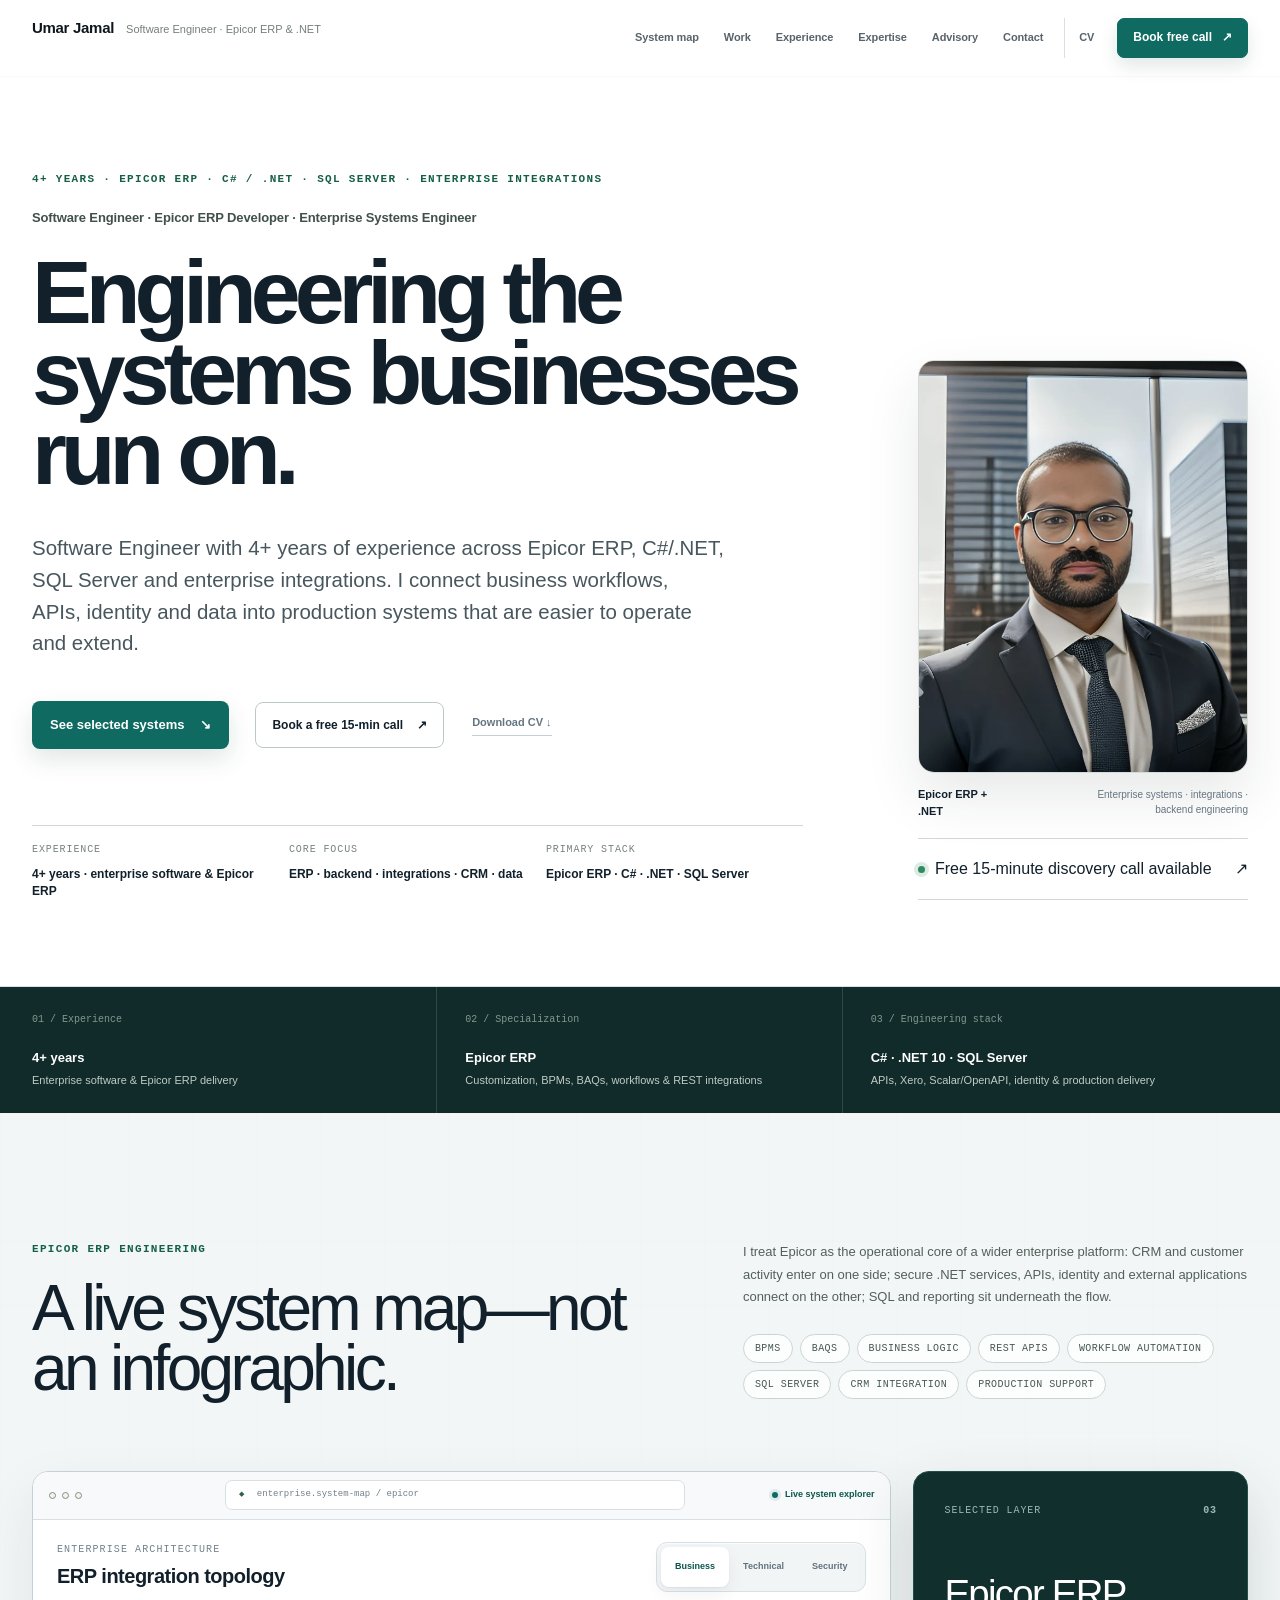
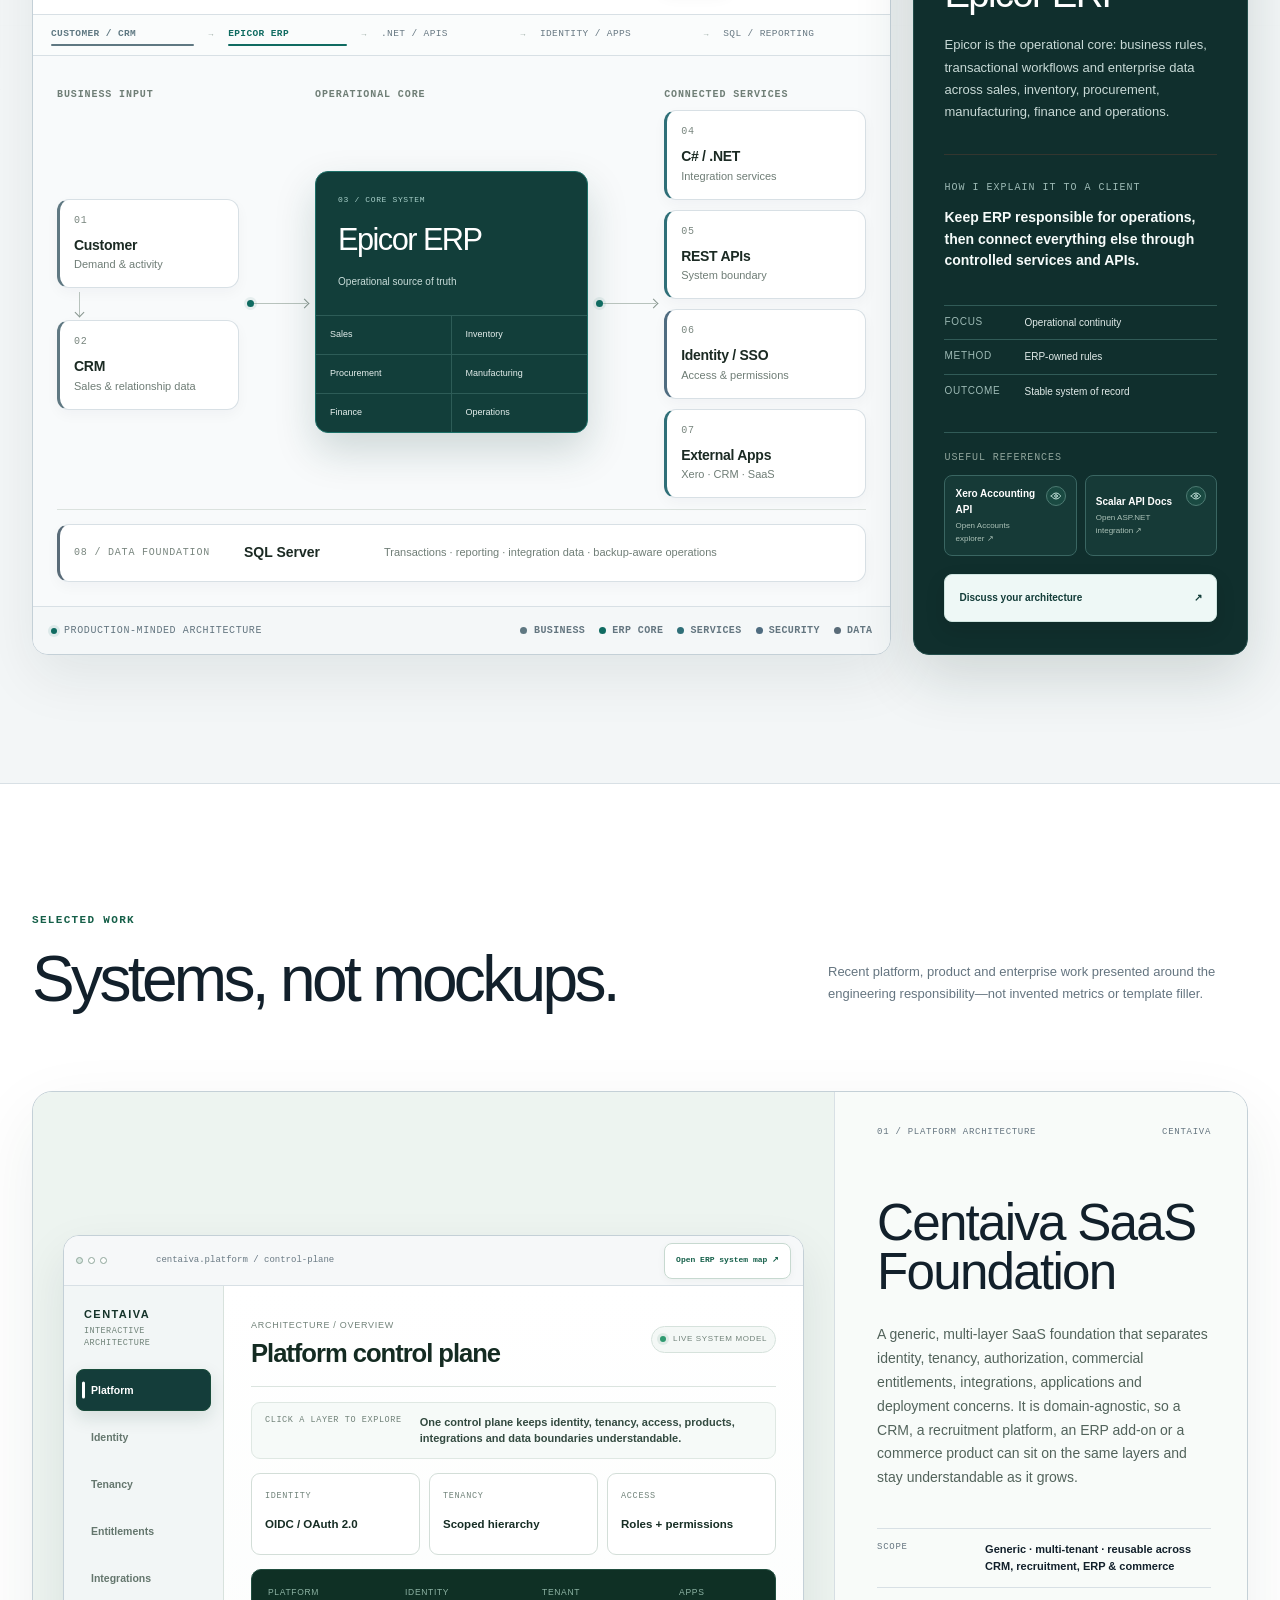
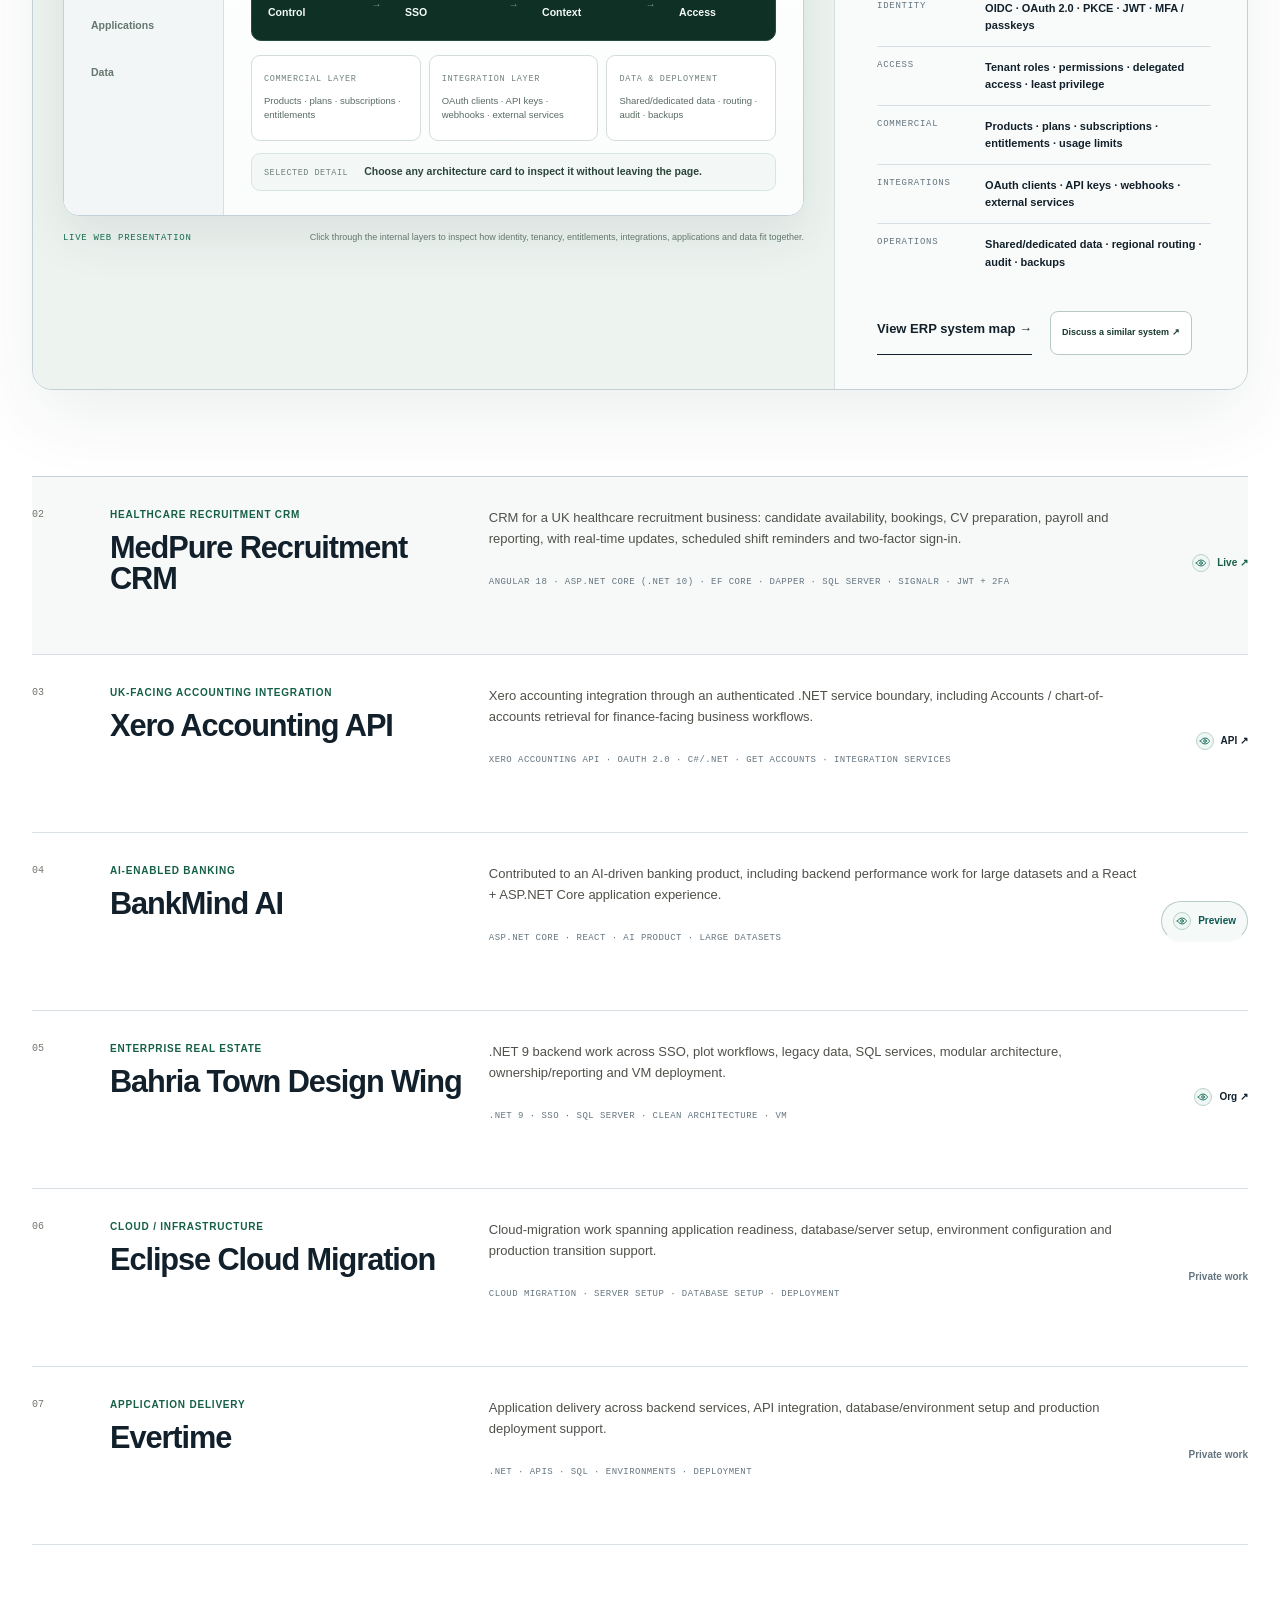
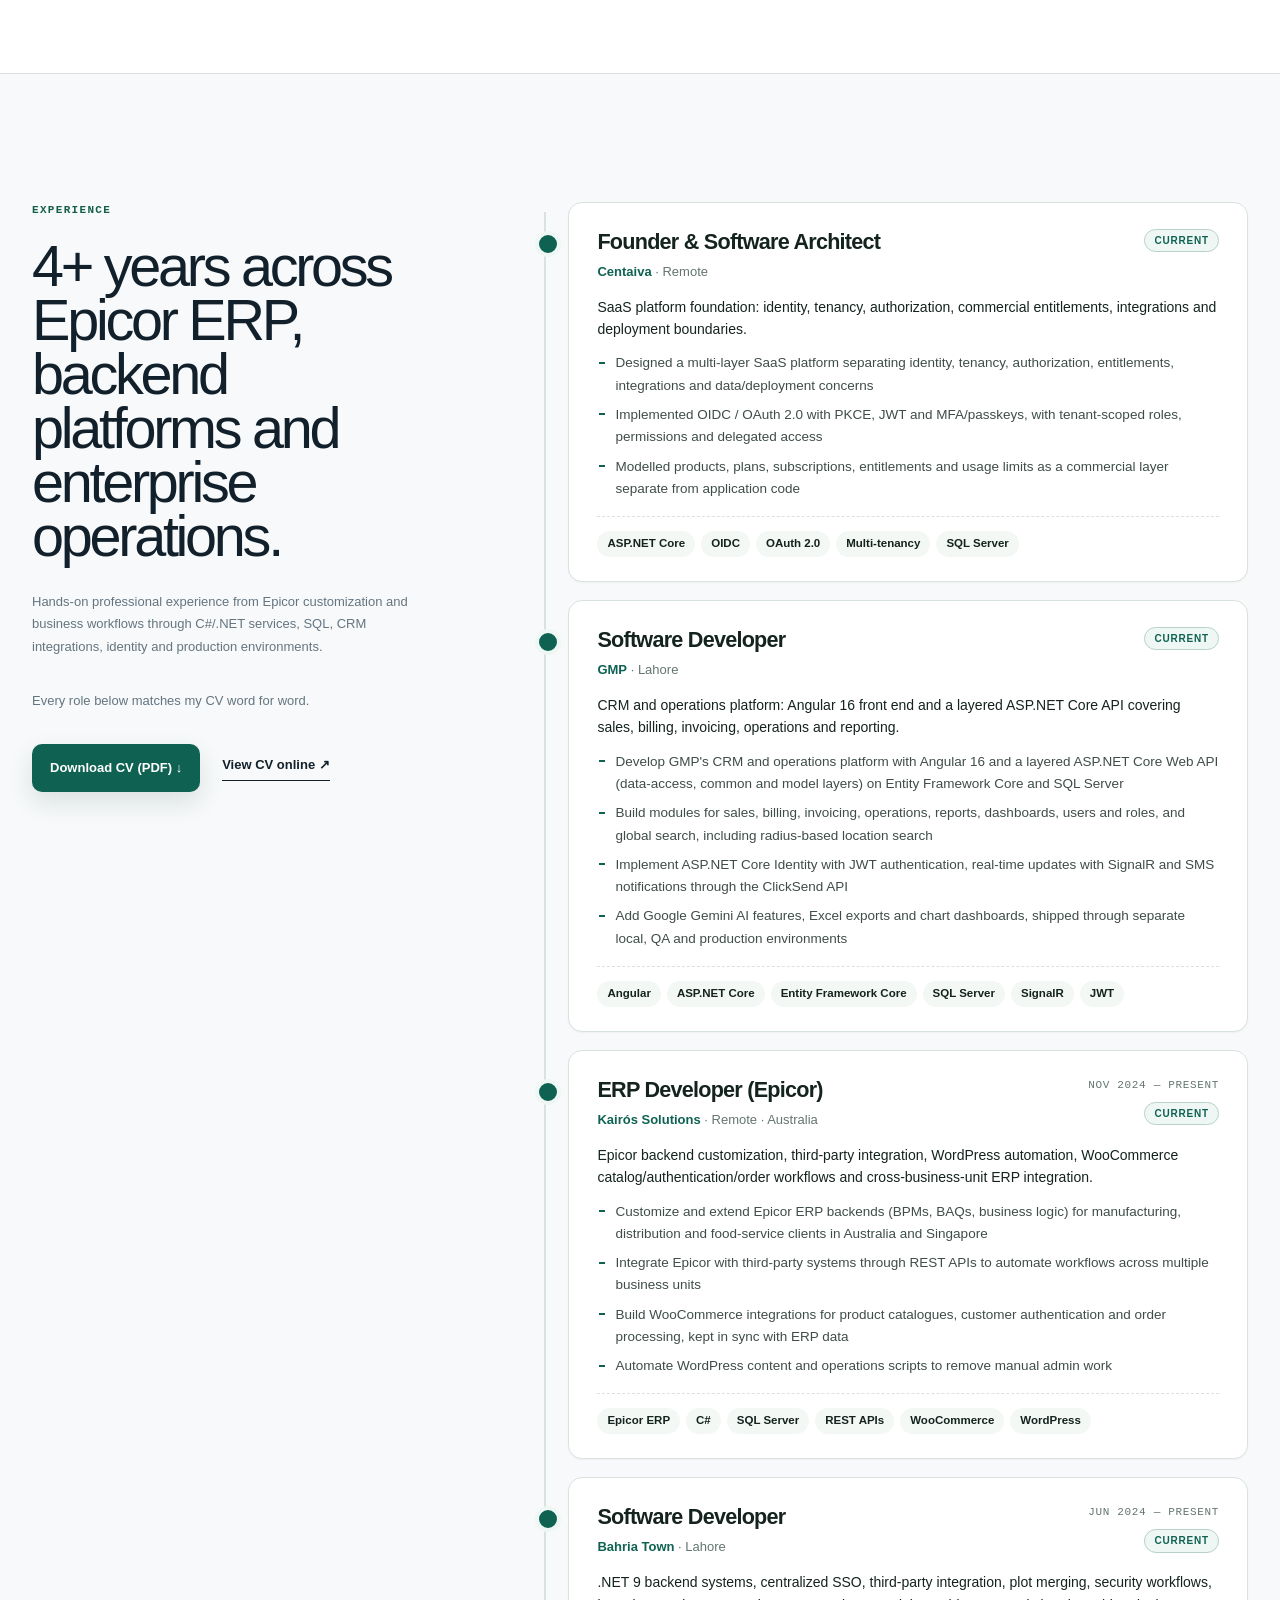
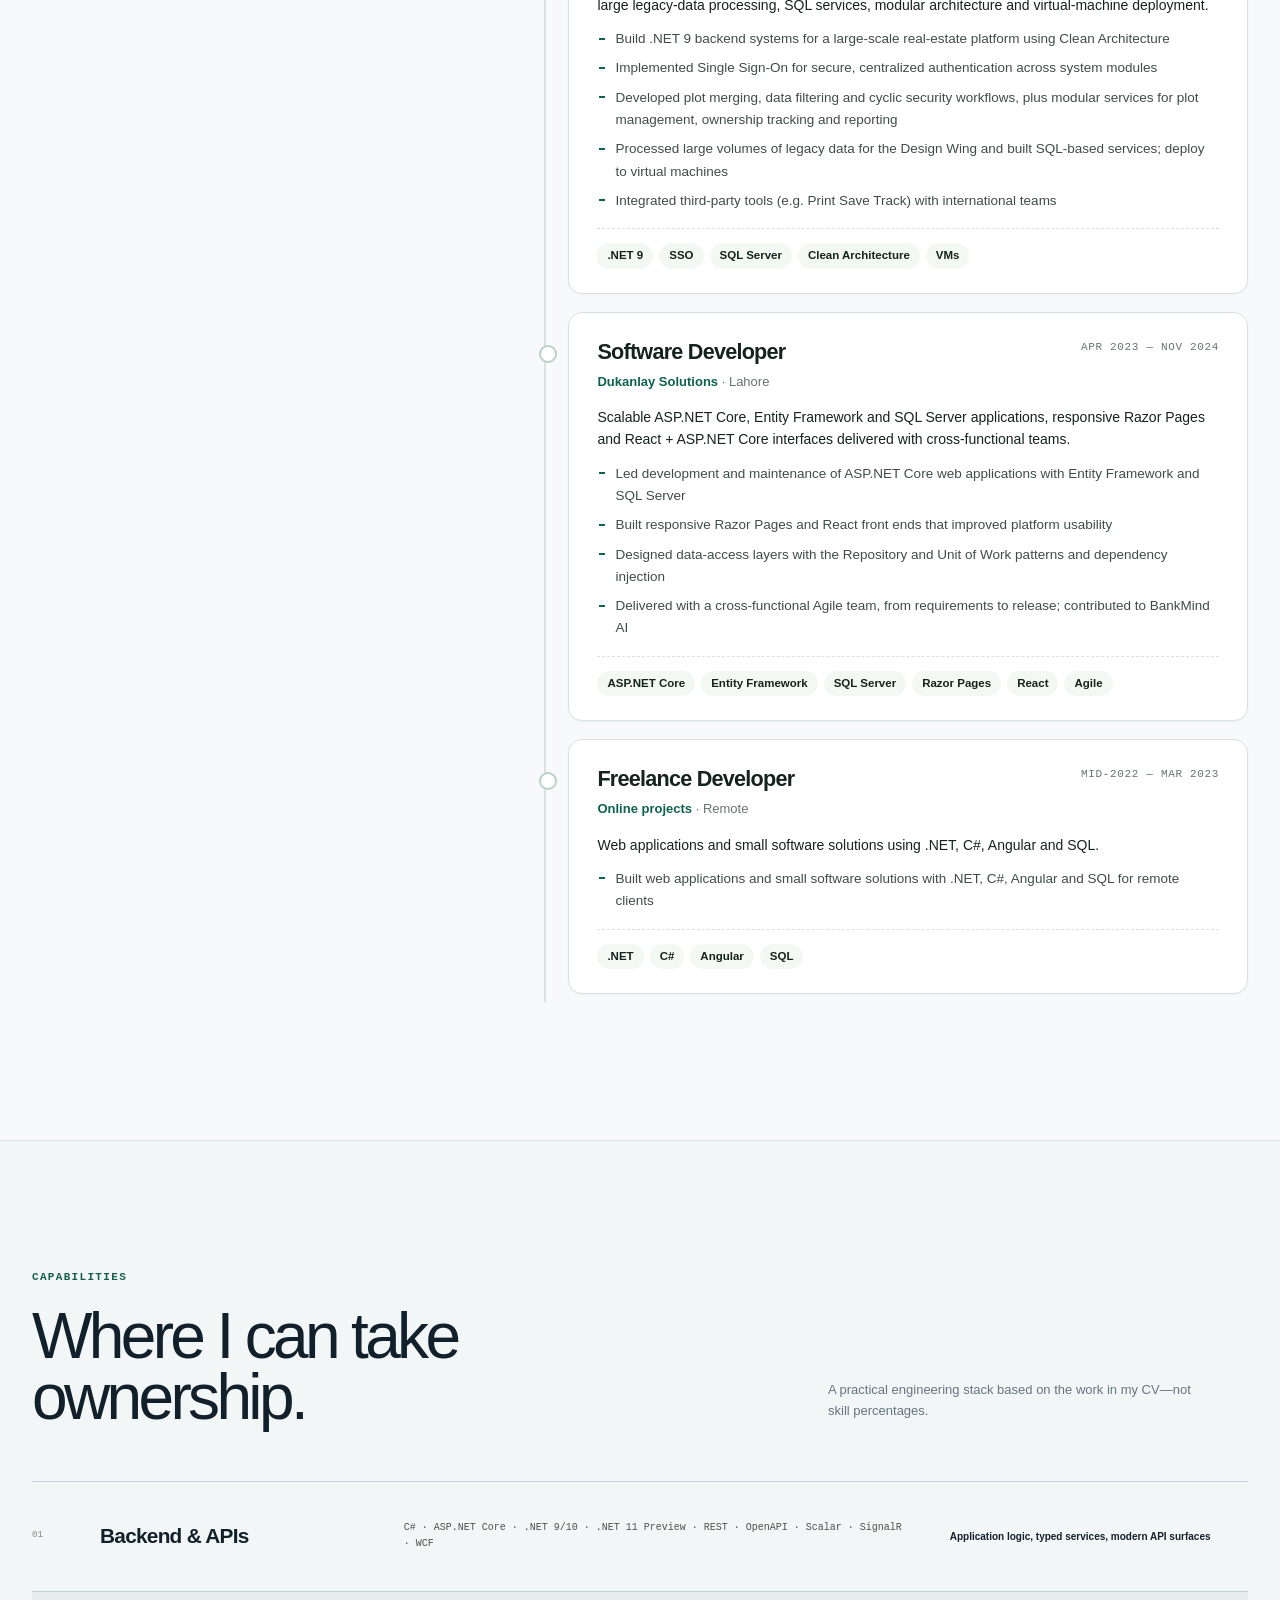
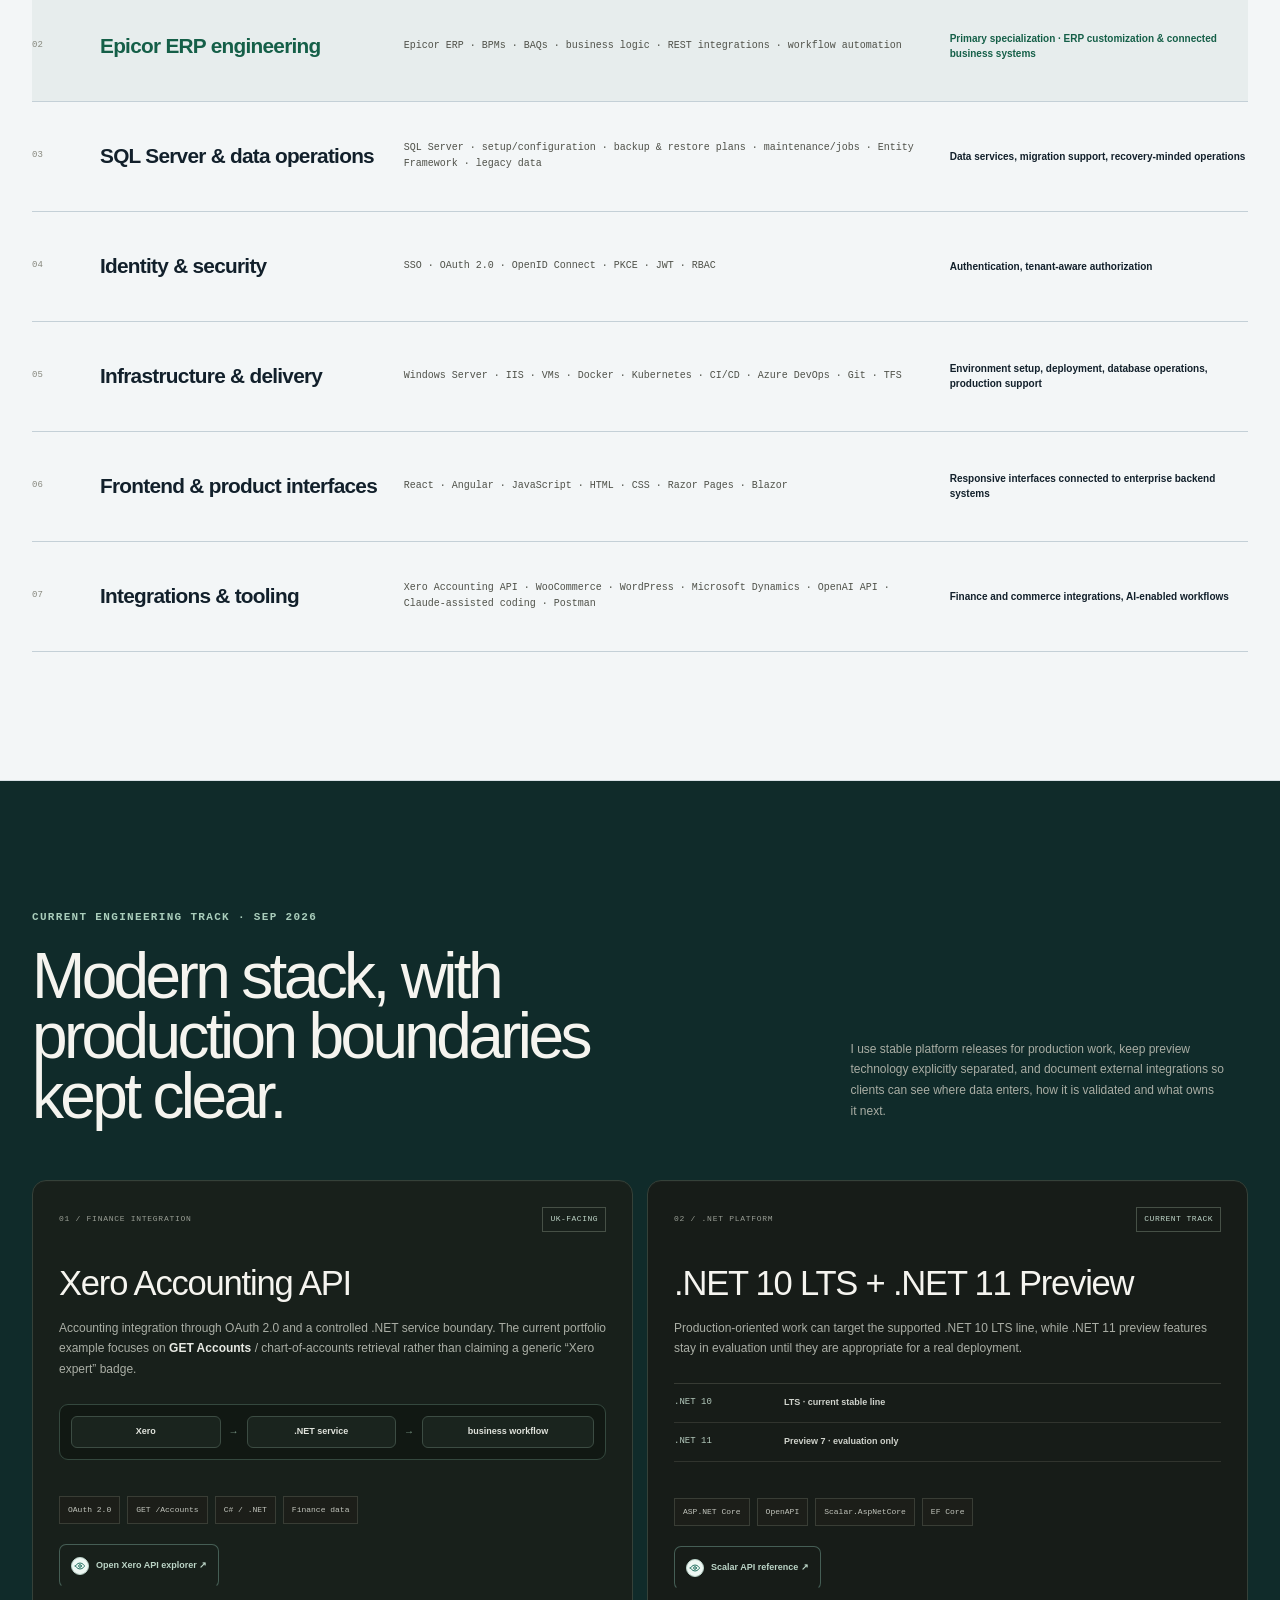
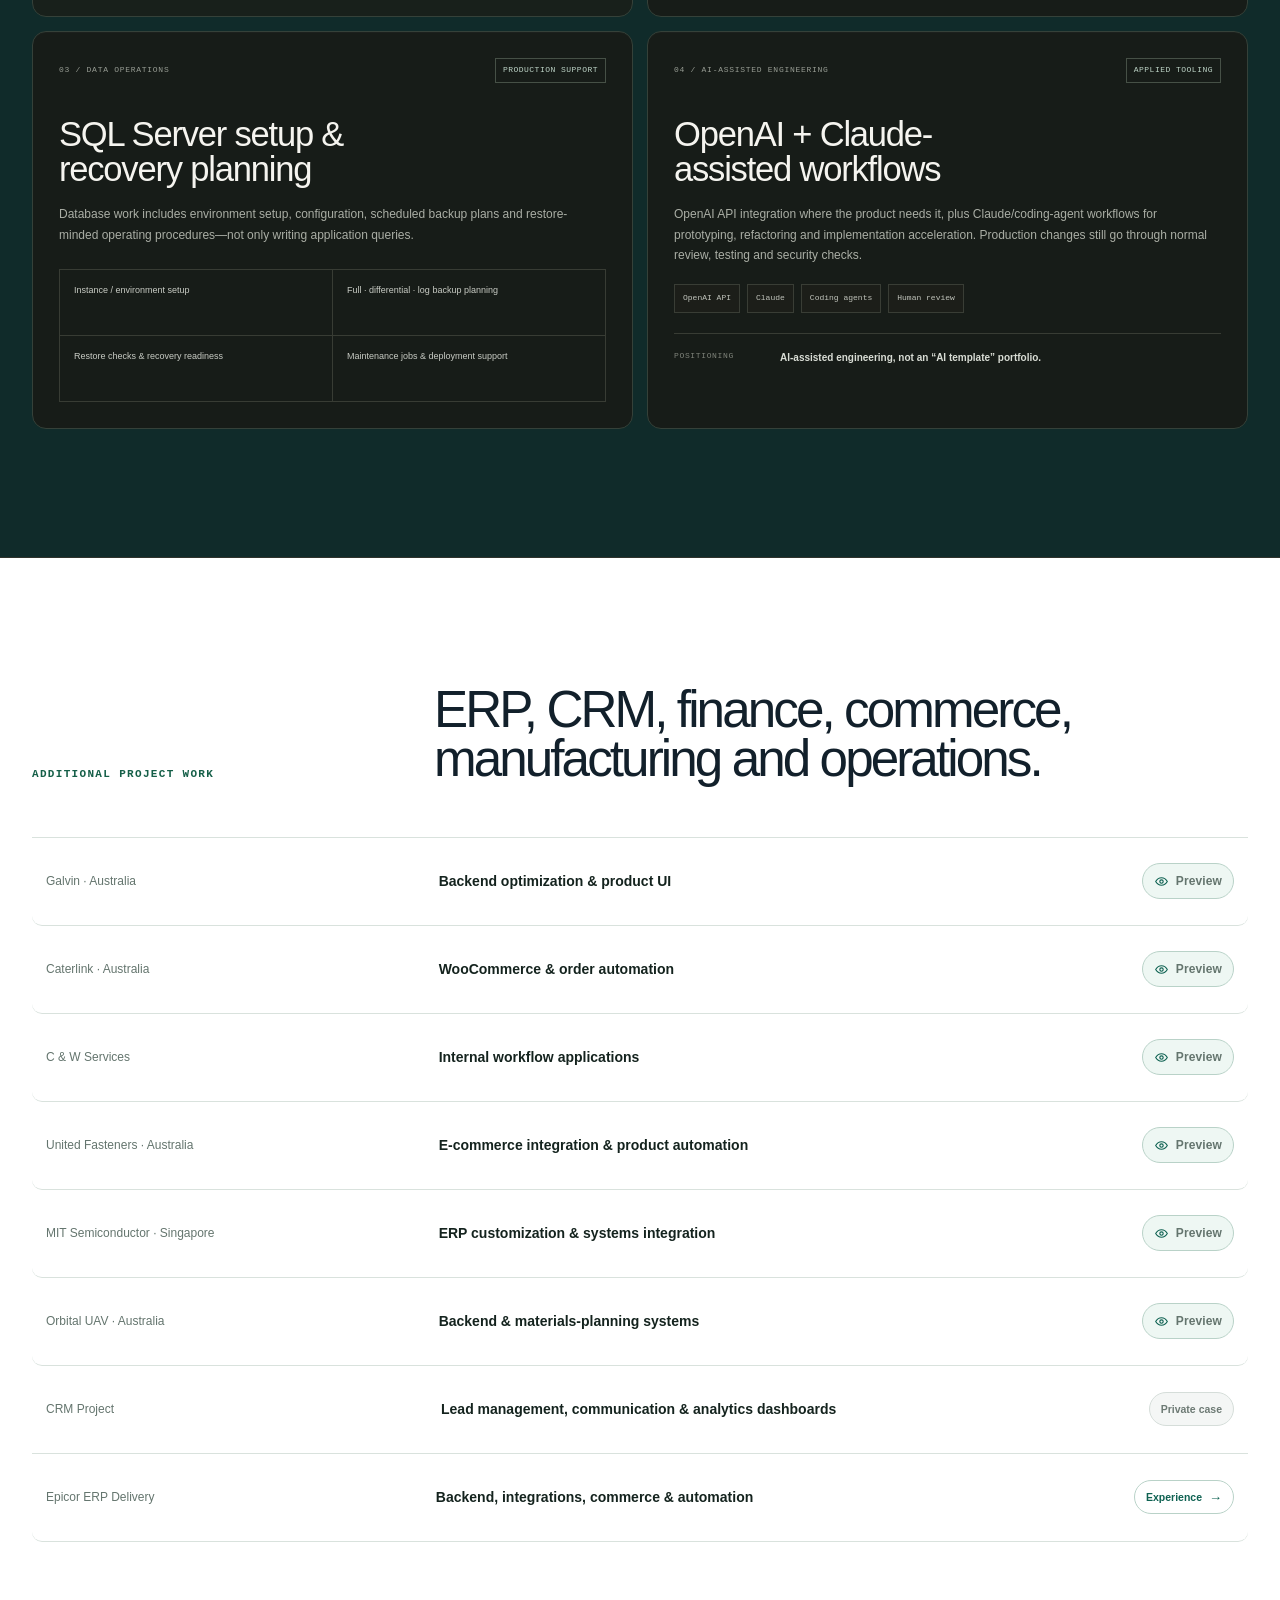
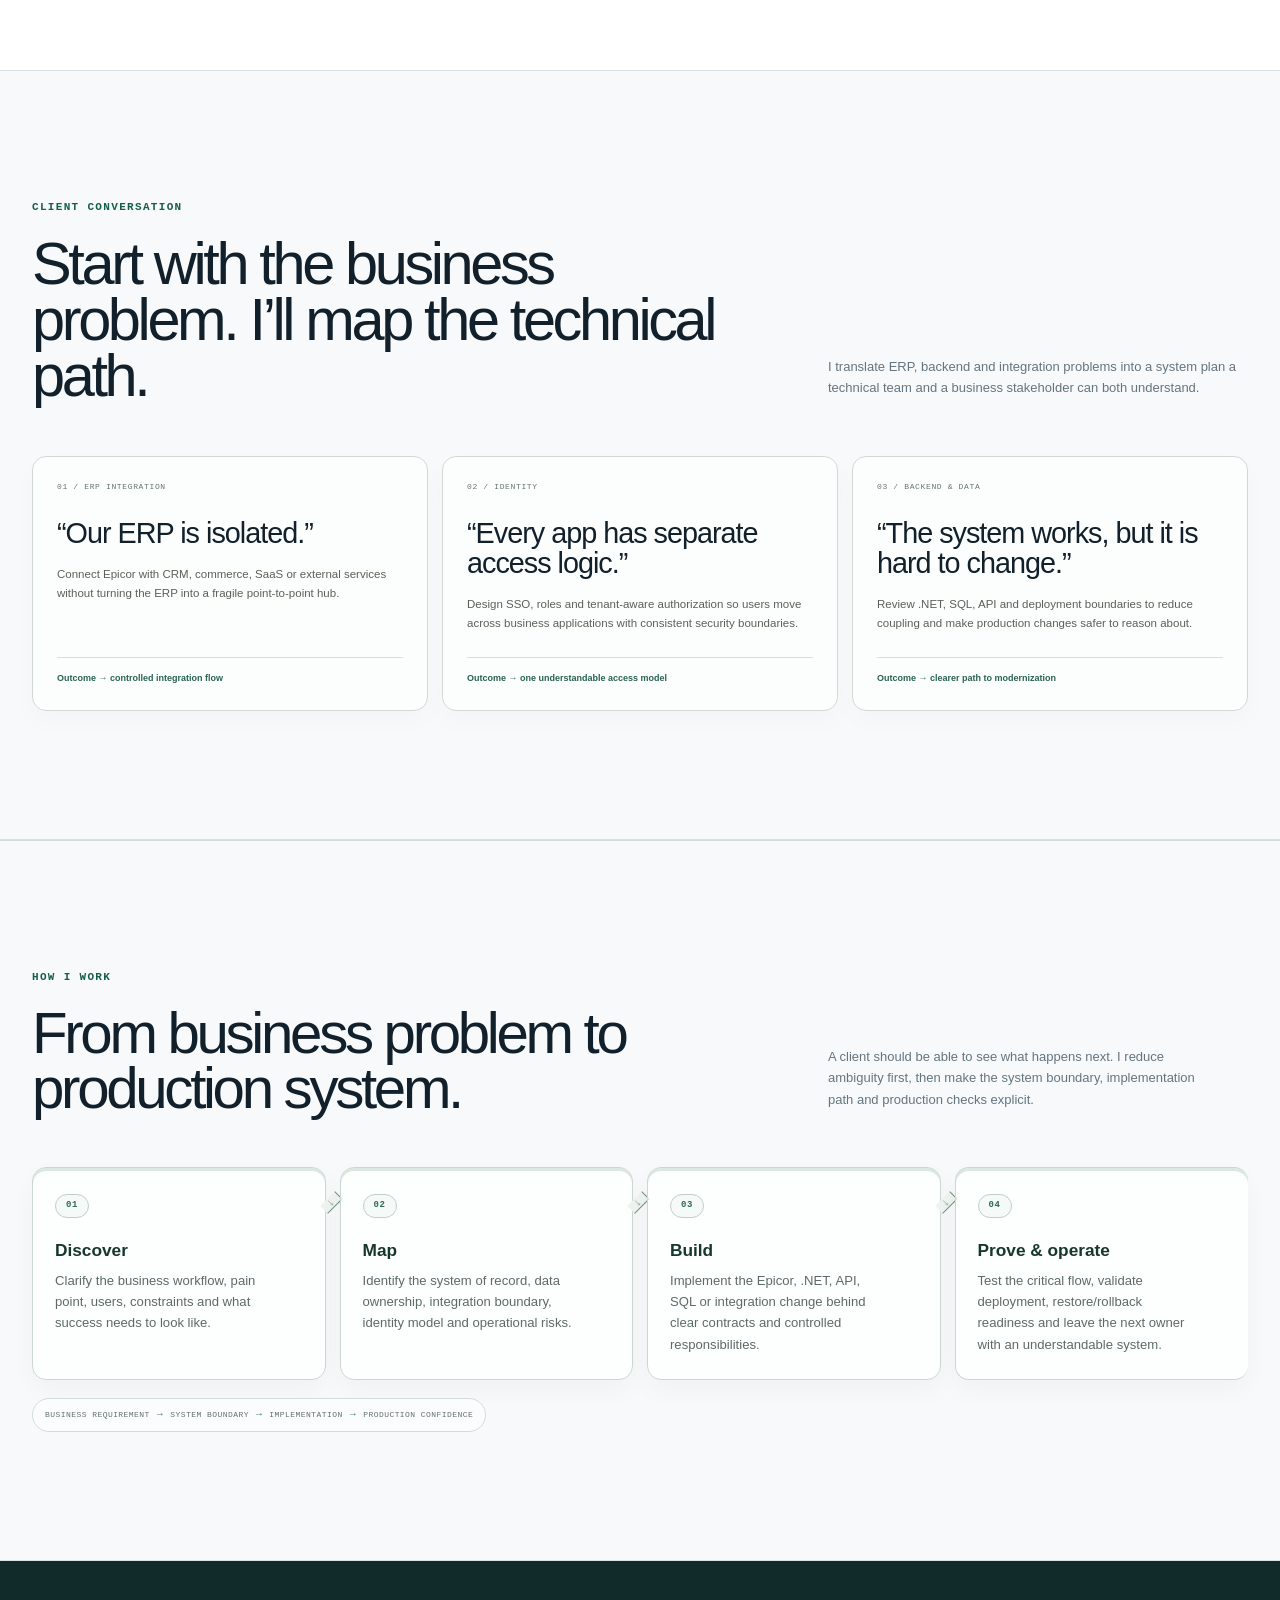
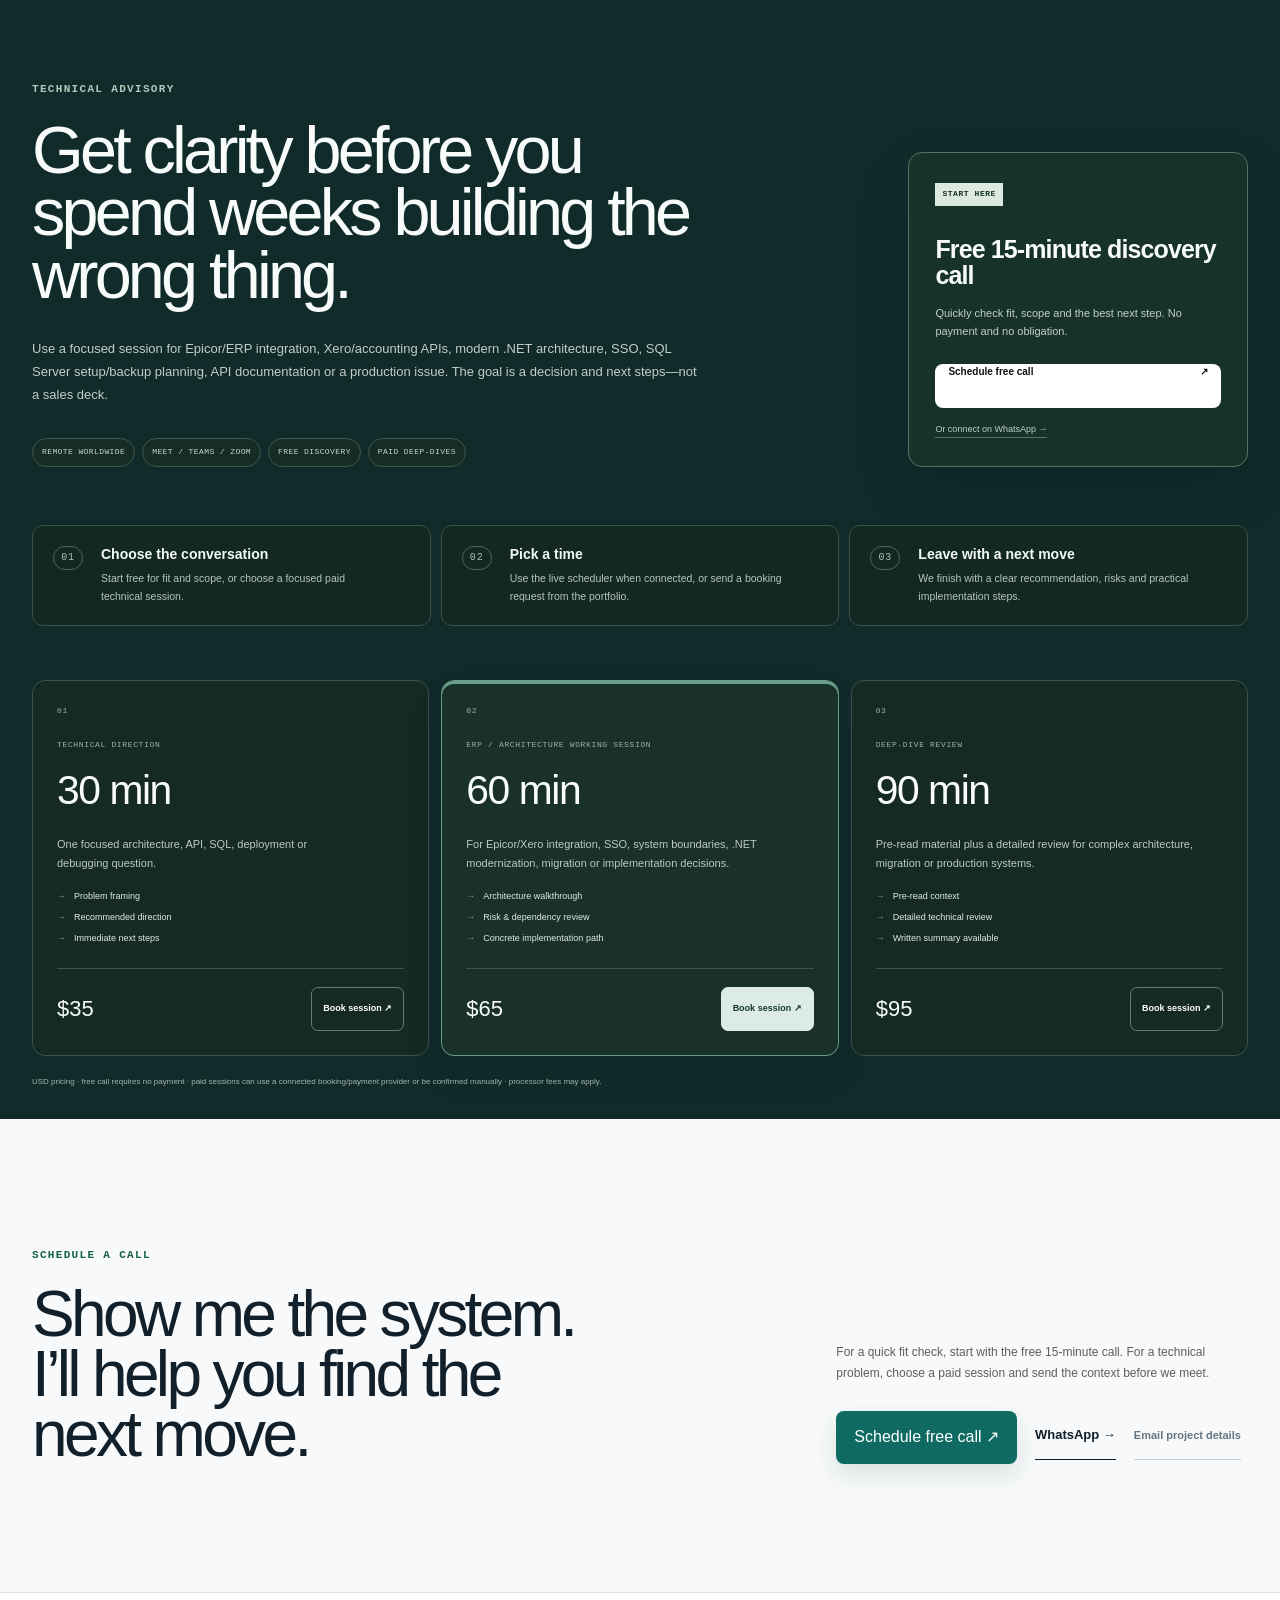
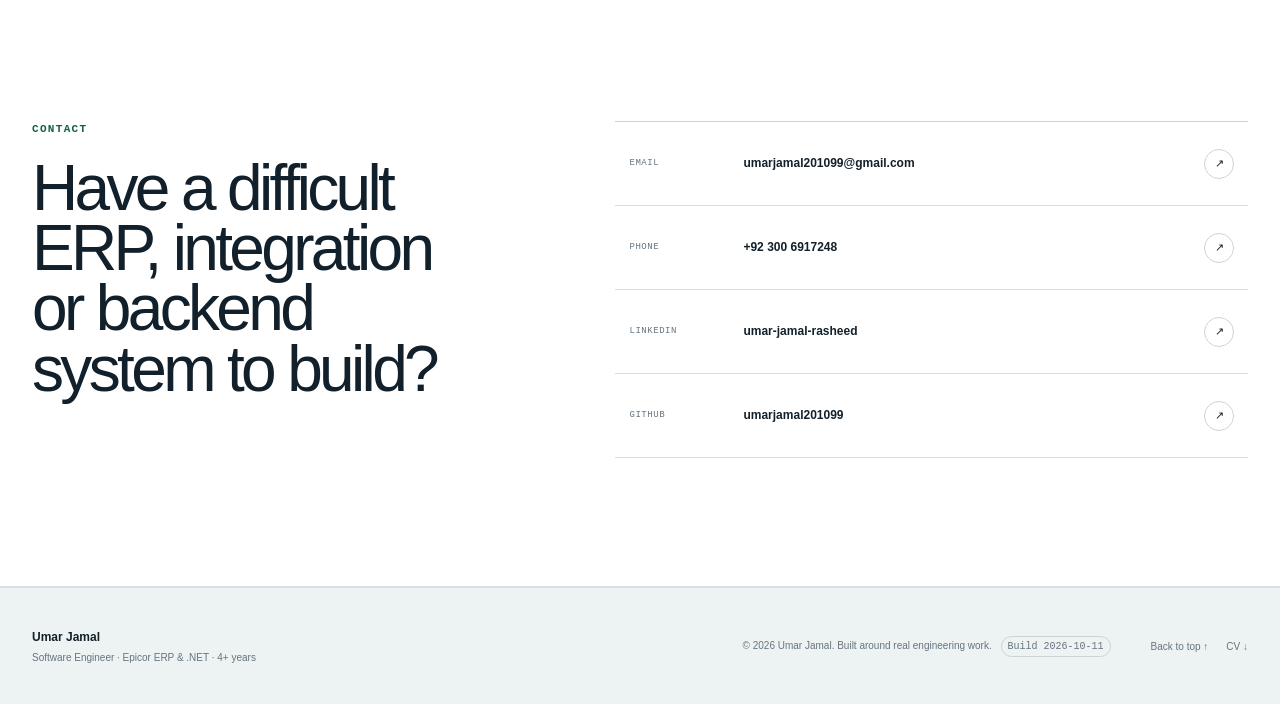
==== commit cfd848a6: "Sync portfolio: MedPure recruitment CRM, generic SaaS foundation, Evertime Co-Authored-By: Claude Op" ====
--- a/index.html
+++ b/index.html
@@ -280,11 +280,13 @@
 <div class="feature-copy">
 <div class="case-meta"><span>01 / Platform architecture</span><span>Centaiva</span></div>
 <h3>Centaiva SaaS Foundation</h3>
-<p class="case-lead">A multi-layer SaaS platform that separates identity, tenancy, authorization, commercial entitlements, integrations, applications and deployment concerns so the system remains understandable as it grows.</p>
+<p class="case-lead">A generic, multi-layer SaaS foundation that separates identity, tenancy, authorization, commercial entitlements, integrations, applications and deployment concerns. It is domain-agnostic, so a CRM, a recruitment platform, an ERP add-on or a commerce product can sit on the same layers and stay understandable as it grows.</p>
 <dl class="case-spec">
+<div><dt>Scope</dt><dd>Generic · multi-tenant · reusable across CRM, recruitment, ERP &amp; commerce</dd></div>
 <div><dt>Identity</dt><dd>OIDC · OAuth 2.0 · PKCE · JWT · MFA / passkeys</dd></div>
 <div><dt>Access</dt><dd>Tenant roles · permissions · delegated access · least privilege</dd></div>
 <div><dt>Commercial</dt><dd>Products · plans · subscriptions · entitlements · usage limits</dd></div>
+<div><dt>Integrations</dt><dd>OAuth clients · API keys · webhooks · external services</dd></div>
 <div><dt>Operations</dt><dd>Shared/dedicated data · regional routing · audit · backups</dd></div>
 </dl>
 <div class="case-actions"><a class="plain-link" href="#erp-architecture">View ERP system map →</a><button data-book-service="Free 15-minute fit check" type="button">Discuss a similar system ↗</button></div>
@@ -293,31 +295,37 @@
 <div class="work-list">
 <article class="work-row work-row-current">
 <div class="work-index">02</div>
+<div class="work-title"><p>Healthcare recruitment CRM</p><h3>MedPure Recruitment CRM</h3></div>
+<div class="work-description"><p>CRM for a UK healthcare recruitment business: candidate availability, bookings, CV preparation, payroll and reporting, with real-time updates, scheduled shift reminders and two-factor sign-in.</p><span>Angular 18 · ASP.NET Core (.NET 10) · EF Core · Dapper · SQL Server · SignalR · JWT + 2FA</span></div>
+<a aria-haspopup="dialog" aria-label="Preview MedPure Recruitment CRM inside portfolio; open in new tab is also available" data-preview-description="The MedPure CRM sign-in page. The CRM itself is private to MedPure staff; open it in a new tab to see the live login." data-preview-kicker="Live product" data-preview-mode="overview" data-preview-title="MedPure Recruitment CRM" data-site-preview="" href="https://dashboard.medpure.co.uk/" rel="noopener noreferrer" target="_blank" class="work-link">Live ↗</a>
+</article>
+<article class="work-row">
+<div class="work-index">03</div>
 <div class="work-title"><p>UK-facing accounting integration</p><h3>Xero Accounting API</h3></div>
 <div class="work-description"><p>Xero accounting integration through an authenticated .NET service boundary, including Accounts / chart-of-accounts retrieval for finance-facing business workflows.</p><span>Xero Accounting API · OAuth 2.0 · C#/.NET · GET Accounts · integration services</span></div>
 <a aria-haspopup="dialog" aria-label="Preview Xero Accounting API inside portfolio; open in new tab is also available" data-preview-description="Preview the public Xero Accounts API explorer inside the portfolio. Use Open new tab for the full developer experience." data-preview-kicker="Technical reference" data-preview-mode="overview" data-preview-title="Xero Accounting API" data-site-preview="" href="https://api-explorer.xero.com/accounting/accounts/getaccounts" rel="noopener noreferrer" target="_blank" class="work-link">API ↗</a>
 </article>
 <article class="work-row">
-<div class="work-index">03</div>
+<div class="work-index">04</div>
 <div class="work-title"><p>AI-enabled banking</p><h3>BankMind AI</h3></div>
 <div class="work-description"><p>Contributed to an AI-driven banking product, including backend performance work for large datasets and a React + ASP.NET Core application experience.</p><span>ASP.NET Core · React · AI product · large datasets</span></div>
 <a aria-haspopup="dialog" aria-label="Preview BankMind AI inside portfolio; open in new tab is also available" data-preview-description="Preview the public BankMind AI website inside the portfolio. You can also open the live site in a new tab at any time." data-preview-kicker="Live product website" data-preview-mode="overview" data-preview-title="BankMind AI" data-site-preview="" href="https://www.bankmind.ai/" rel="noopener noreferrer" target="_blank" class="work-link work-preview-link">Preview</a>
 </article>
 <article class="work-row">
-<div class="work-index">04</div>
+<div class="work-index">05</div>
 <div class="work-title"><p>Enterprise real estate</p><h3>Bahria Town Design Wing</h3></div>
 <div class="work-description"><p>.NET 9 backend work across SSO, plot workflows, legacy data, SQL services, modular architecture, ownership/reporting and VM deployment.</p><span>.NET 9 · SSO · SQL Server · Clean Architecture · VM</span></div>
 <a aria-haspopup="dialog" aria-label="Preview Bahria Town Design Wing inside portfolio; open in new tab is also available" data-preview-description="Preview the public Bahria Town website as context for the enterprise real-estate systems work described in this portfolio." data-preview-kicker="Organisation website" data-preview-mode="overview" data-preview-title="Bahria Town Design Wing" data-site-preview="" href="https://bahriatown.com/bahria-town-lahore/" rel="noopener noreferrer" target="_blank" class="work-link">Org ↗</a>
 </article>
 <article class="work-row">
-<div class="work-index">05</div>
+<div class="work-index">06</div>
 <div class="work-title"><p>Cloud / infrastructure</p><h3>Eclipse Cloud Migration</h3></div>
 <div class="work-description"><p>Cloud-migration work spanning application readiness, database/server setup, environment configuration and production transition support.</p><span>Cloud migration · server setup · database setup · deployment</span></div>
 <span class="work-private">Private work</span>
 </article>
 <article class="work-row">
-<div class="work-index">06</div>
-<div class="work-title"><p>Application delivery</p><h3>Eventime</h3></div>
+<div class="work-index">07</div>
+<div class="work-title"><p>Application delivery</p><h3>Evertime</h3></div>
 <div class="work-description"><p>Application delivery across backend services, API integration, database/environment setup and production deployment support.</p><span>.NET · APIs · SQL · environments · deployment</span></div>
 <span class="work-private">Private work</span>
 </article>
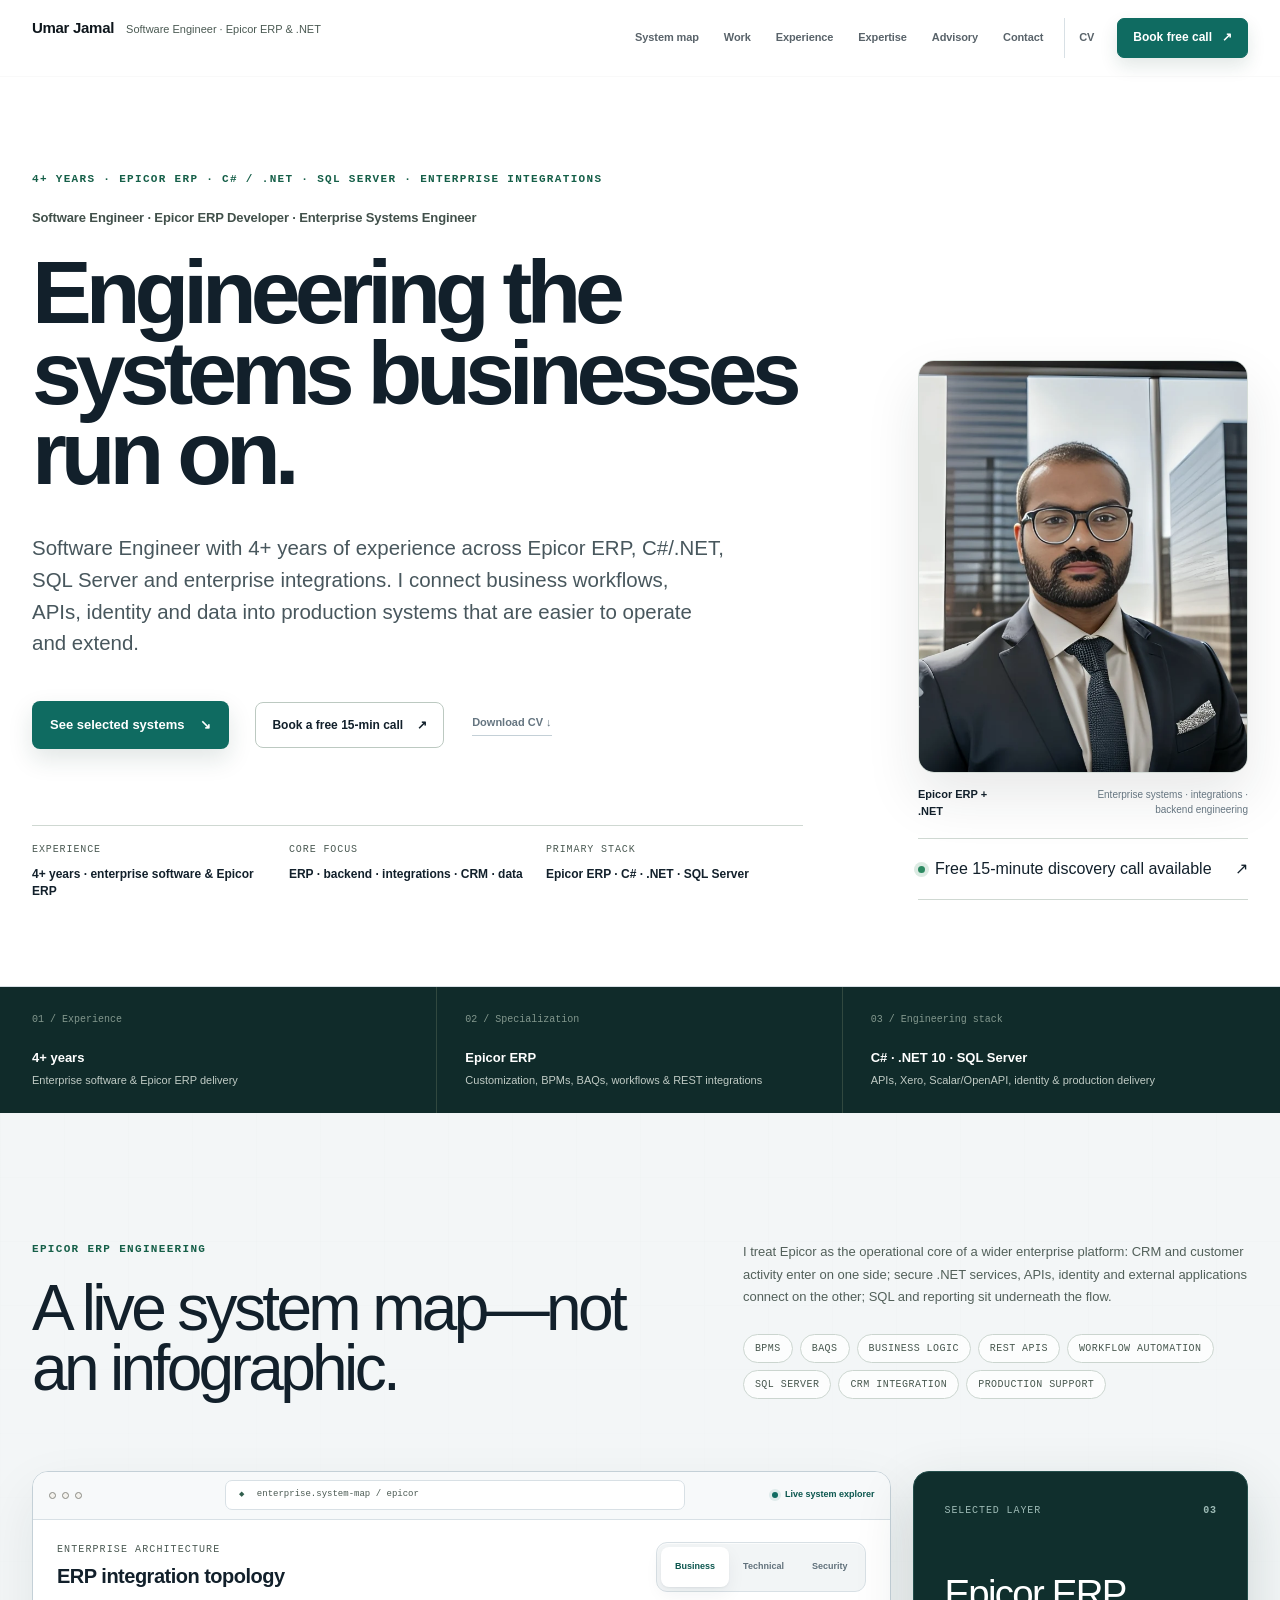
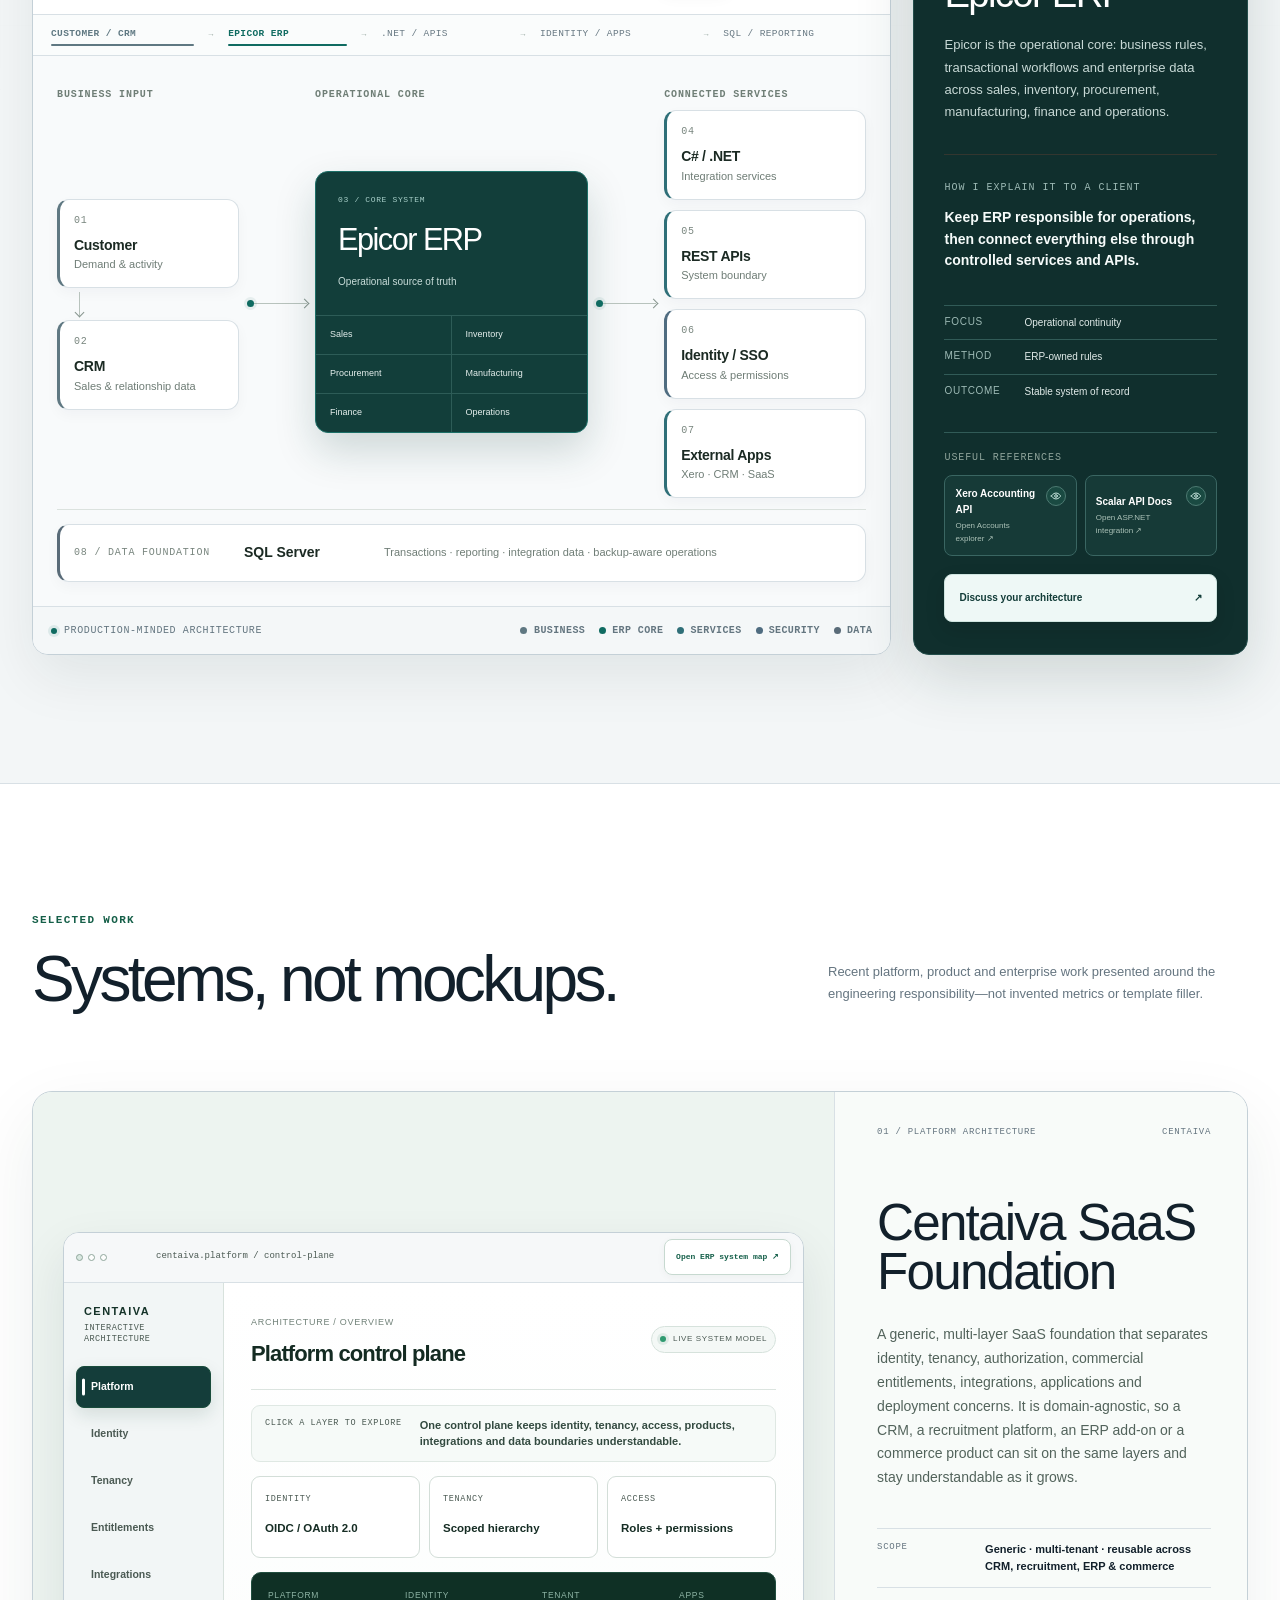
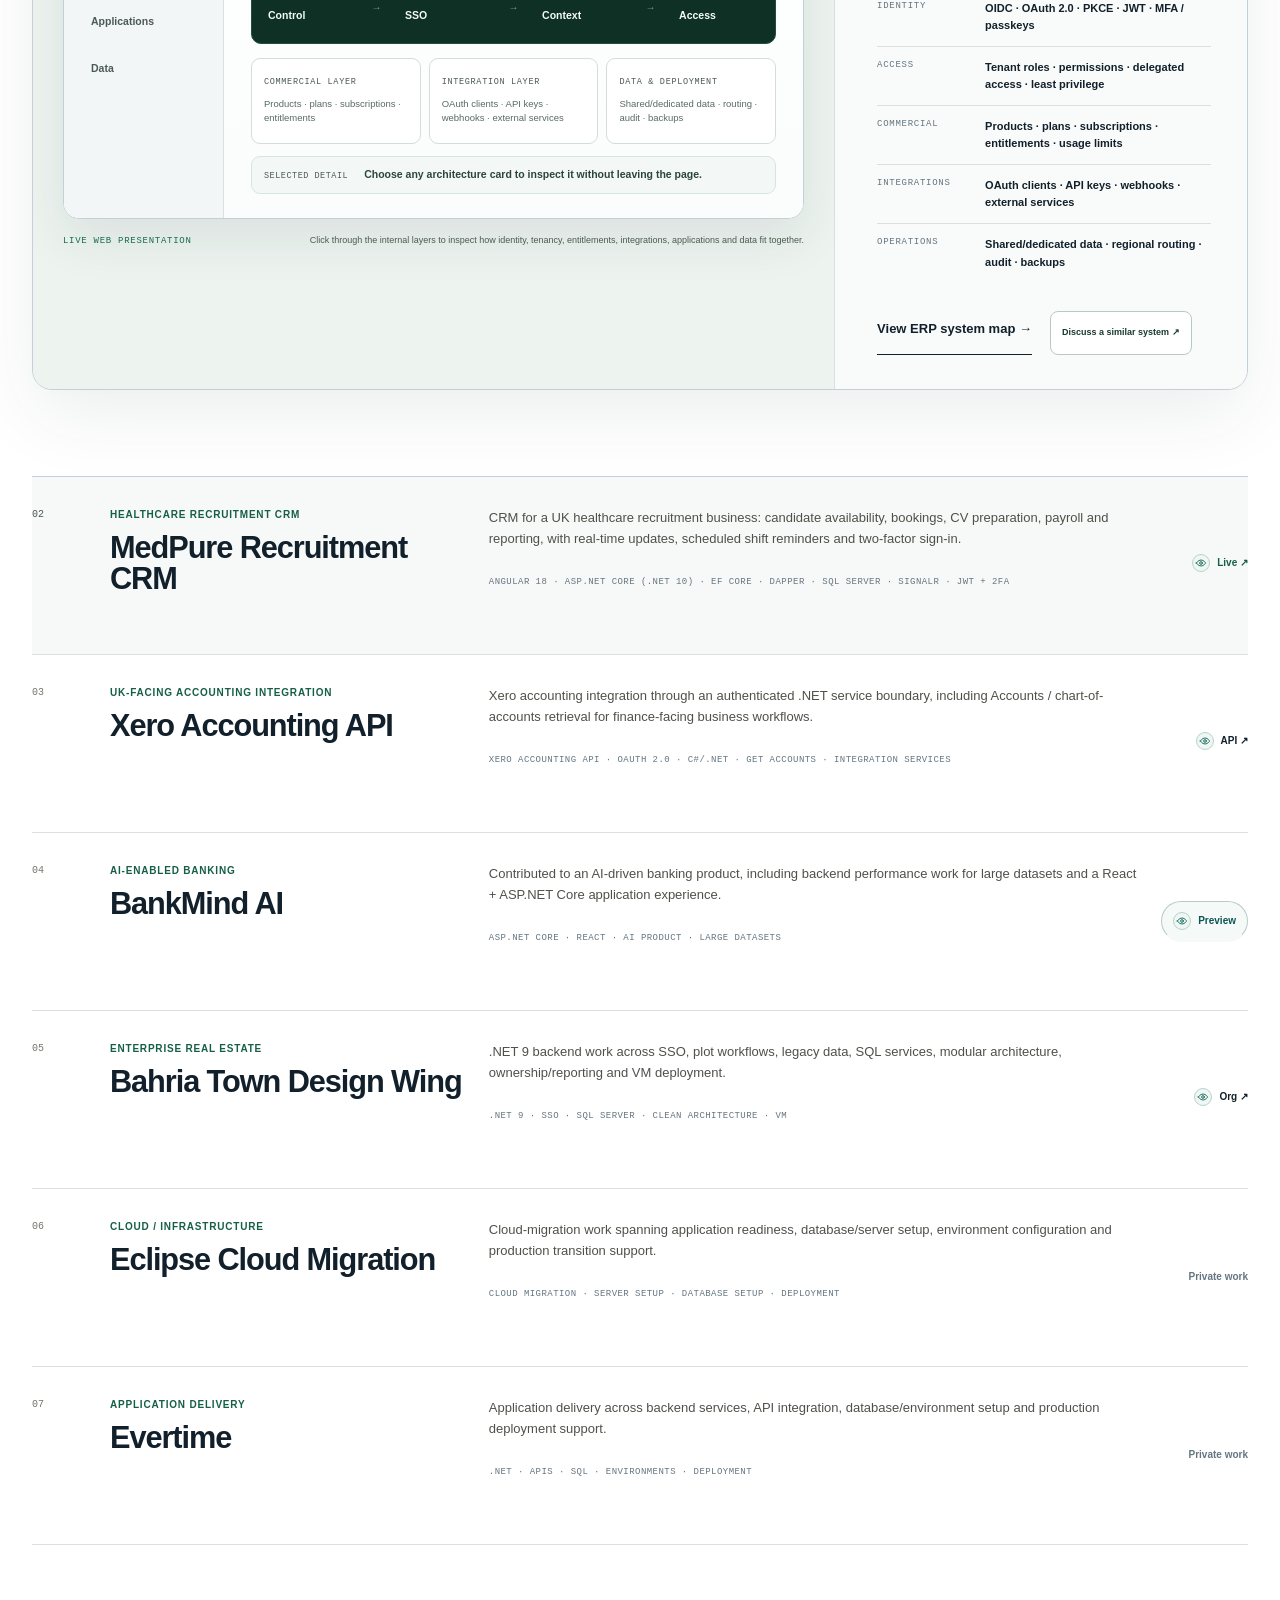
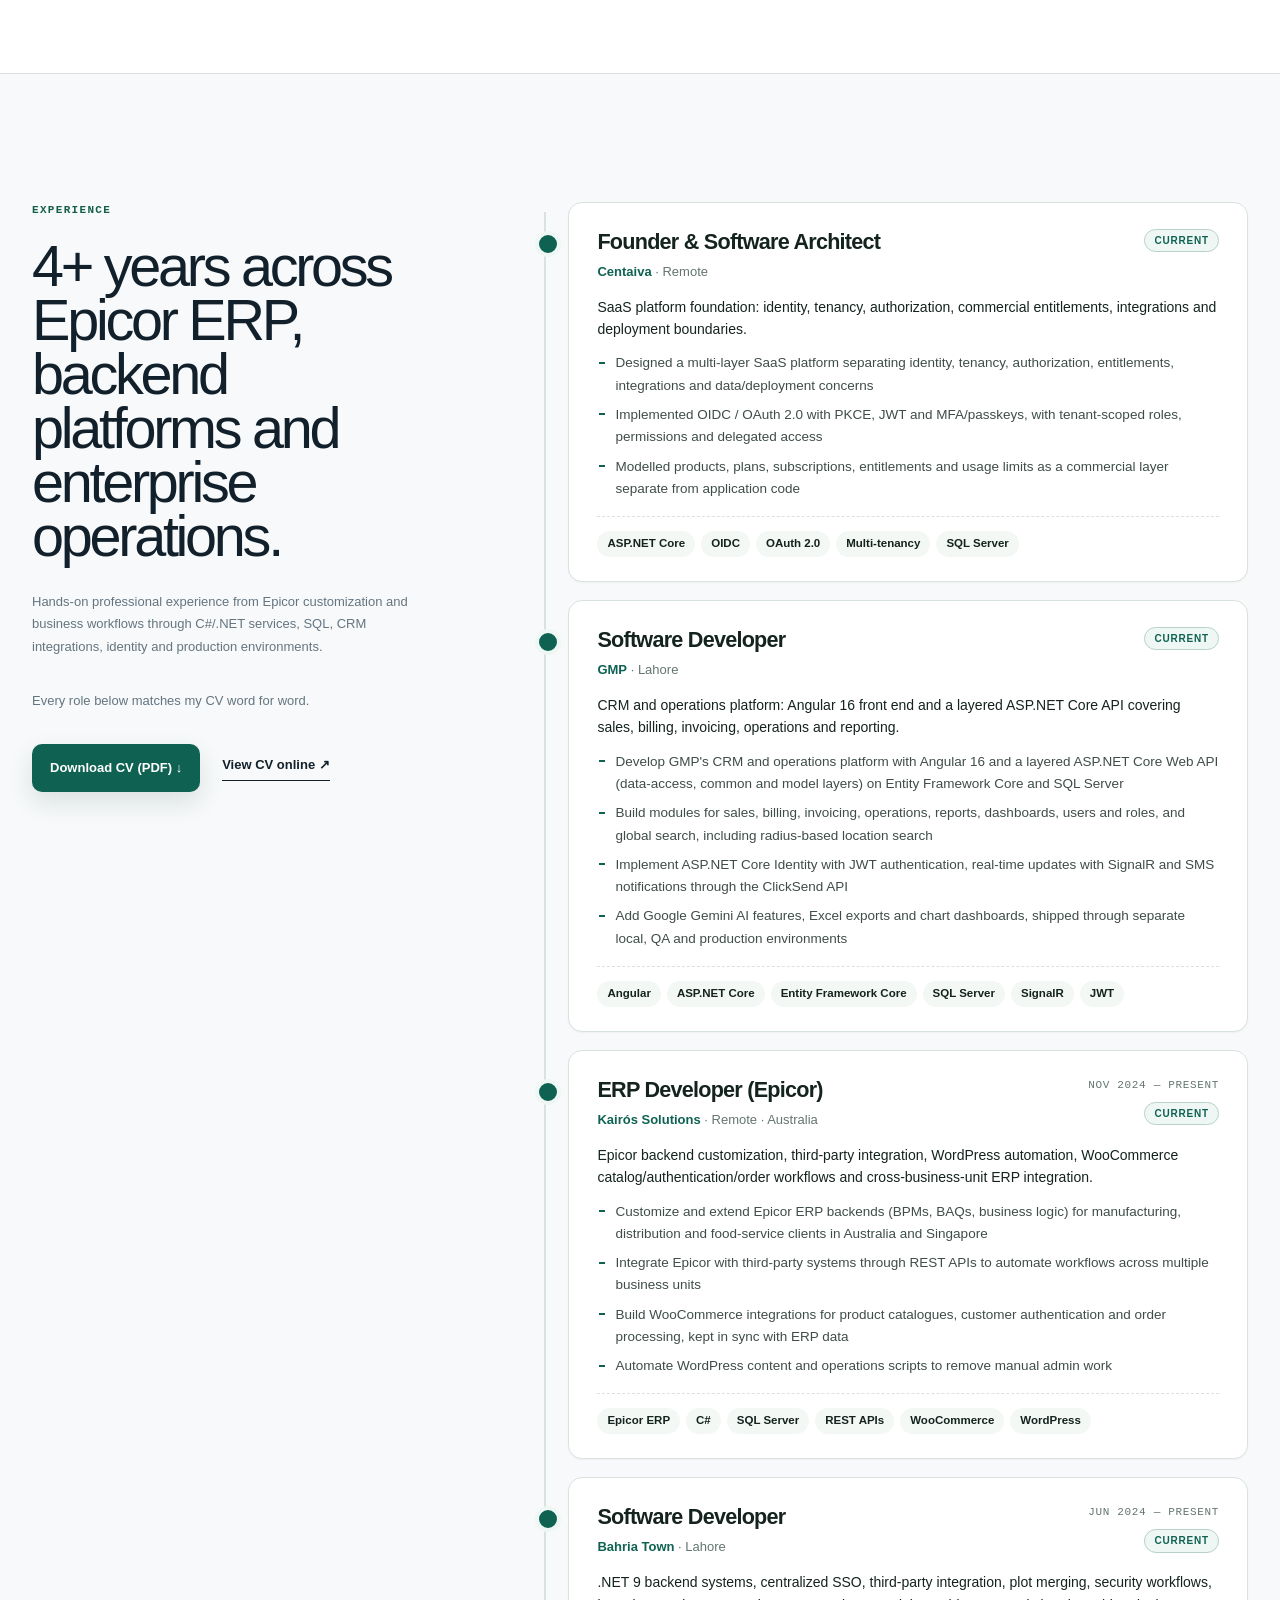
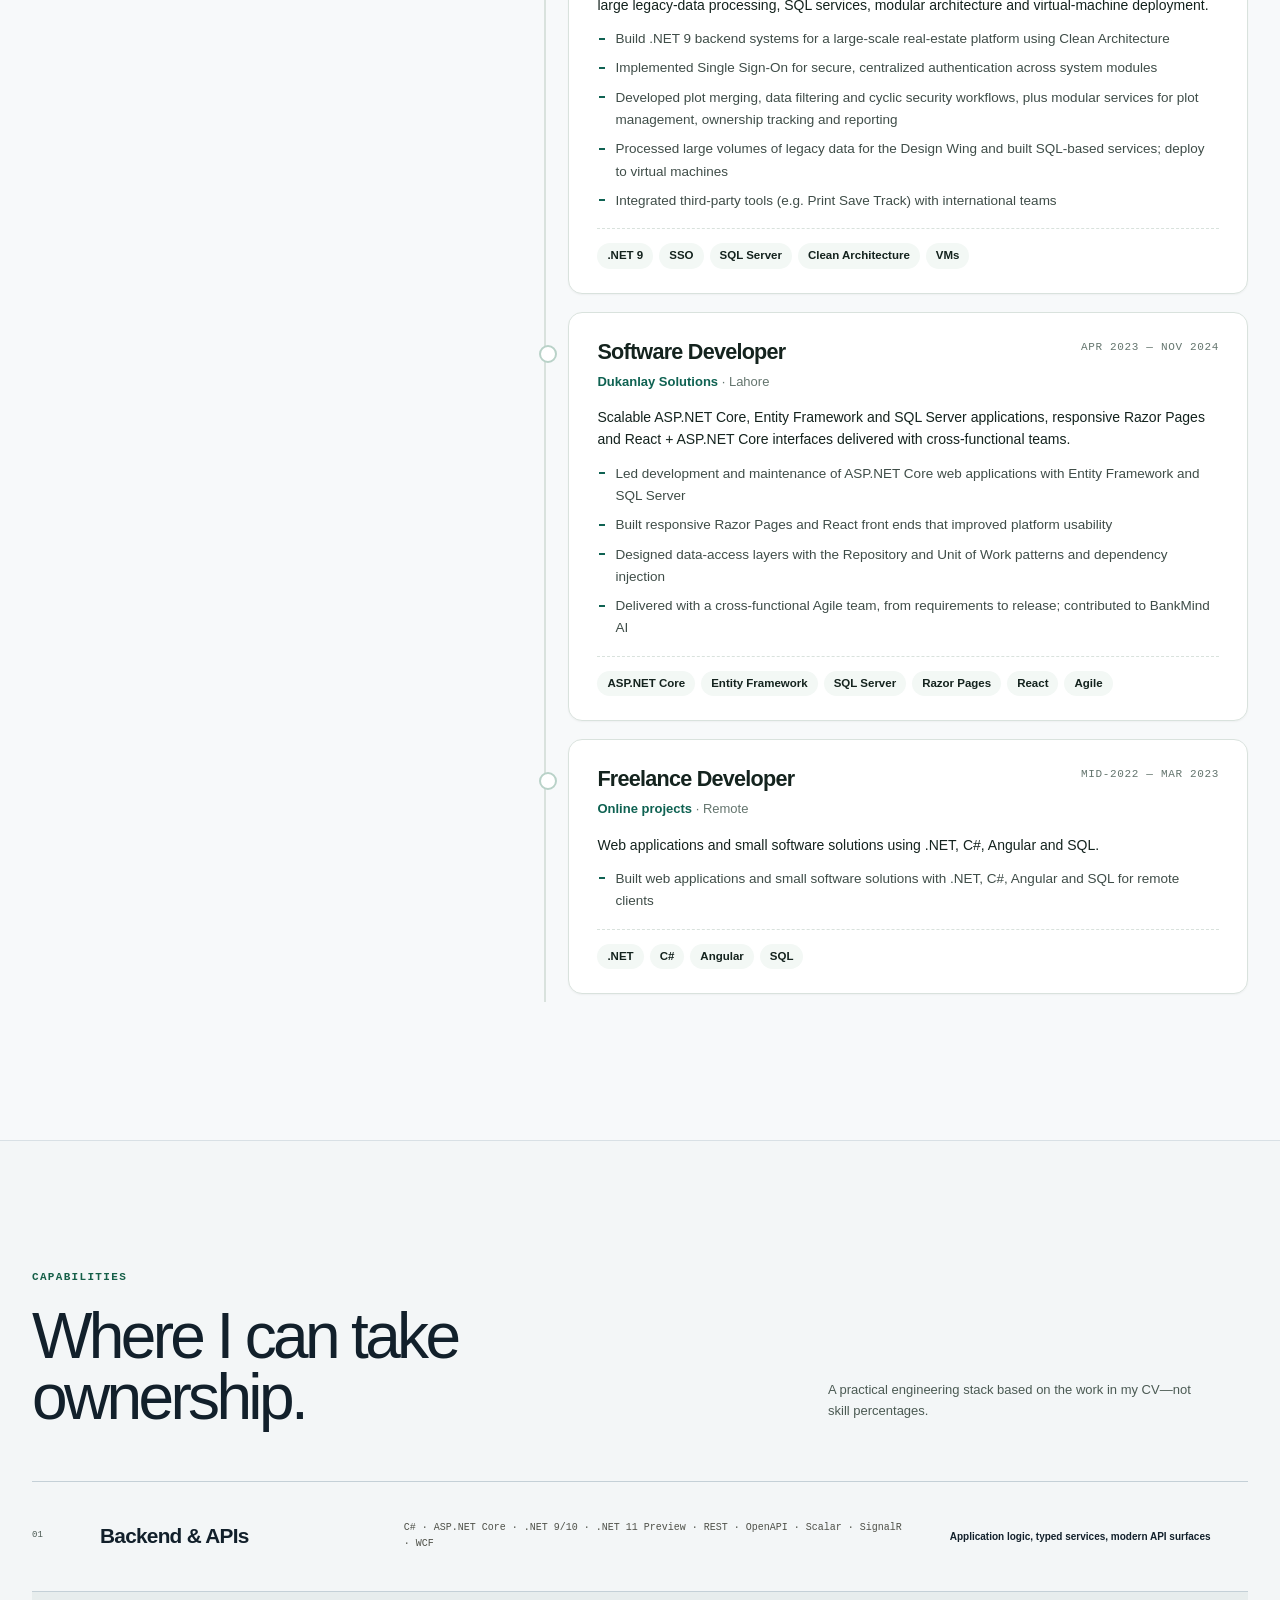
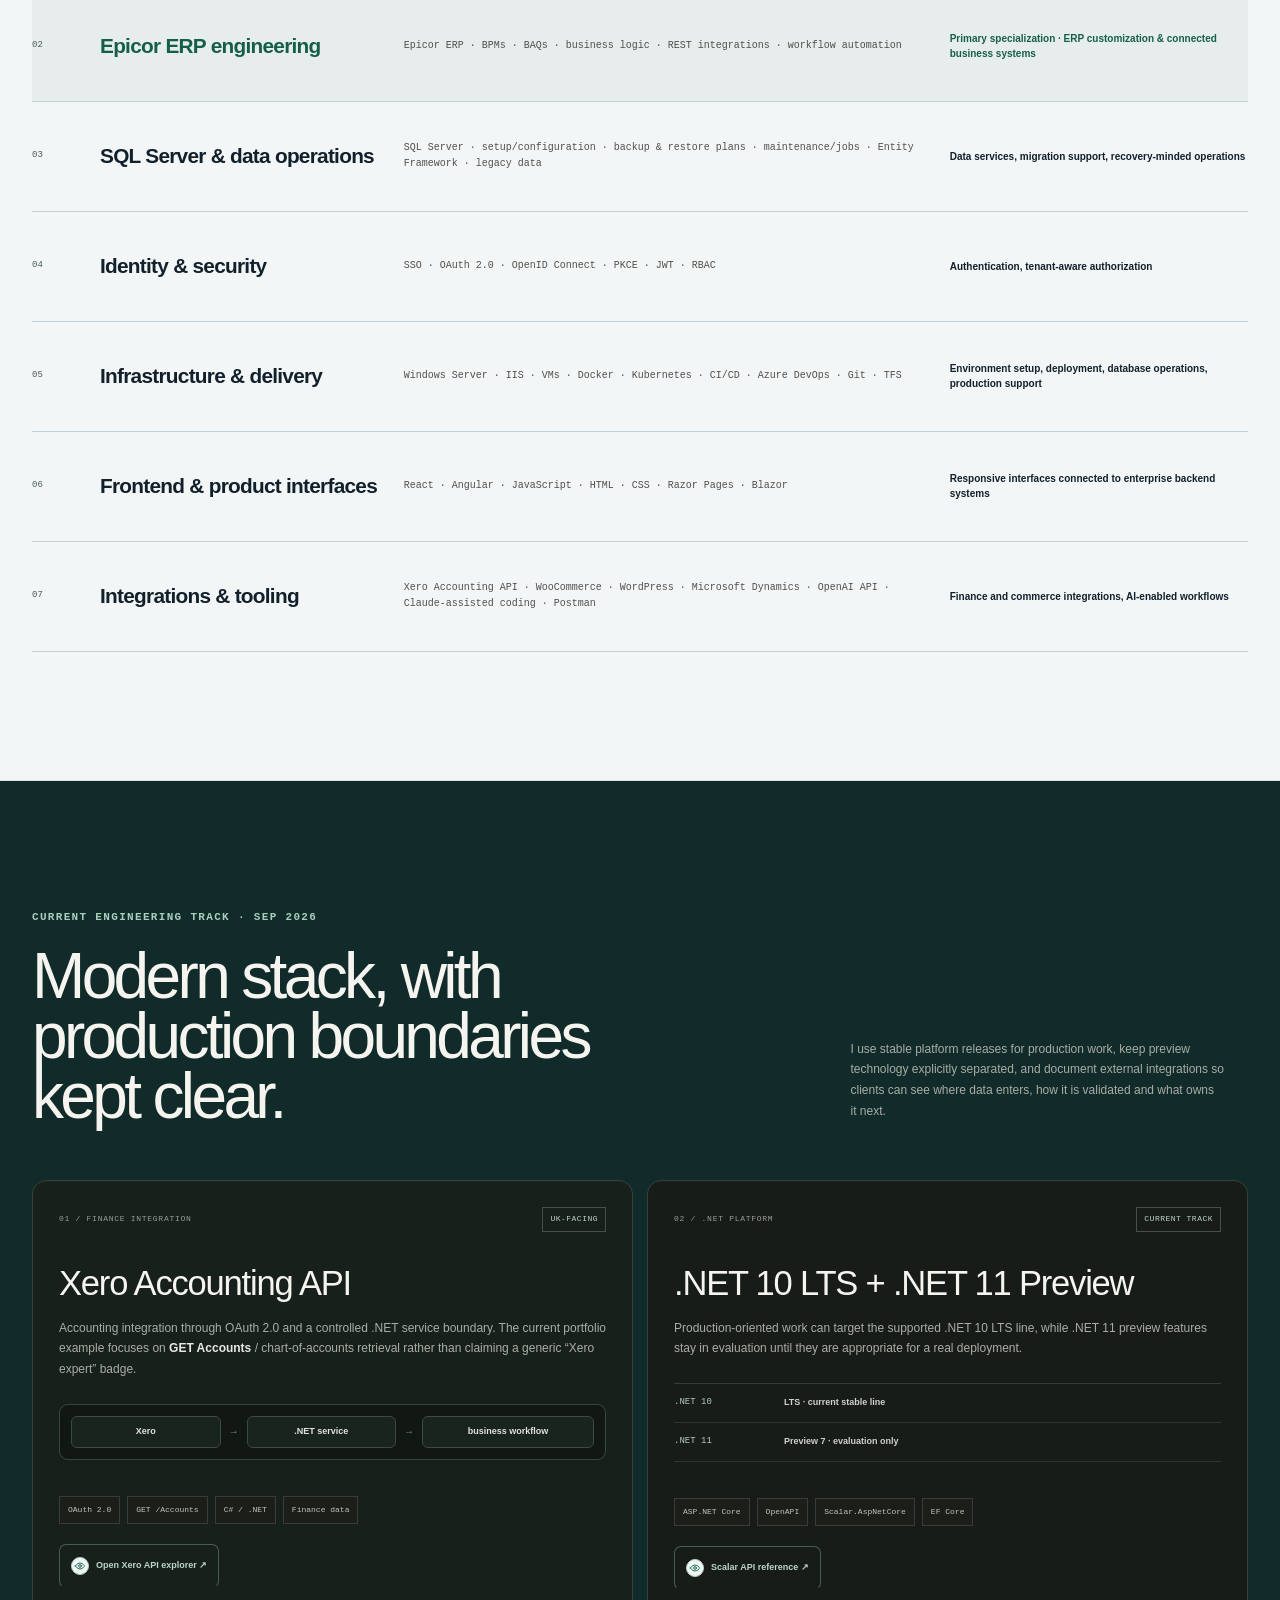
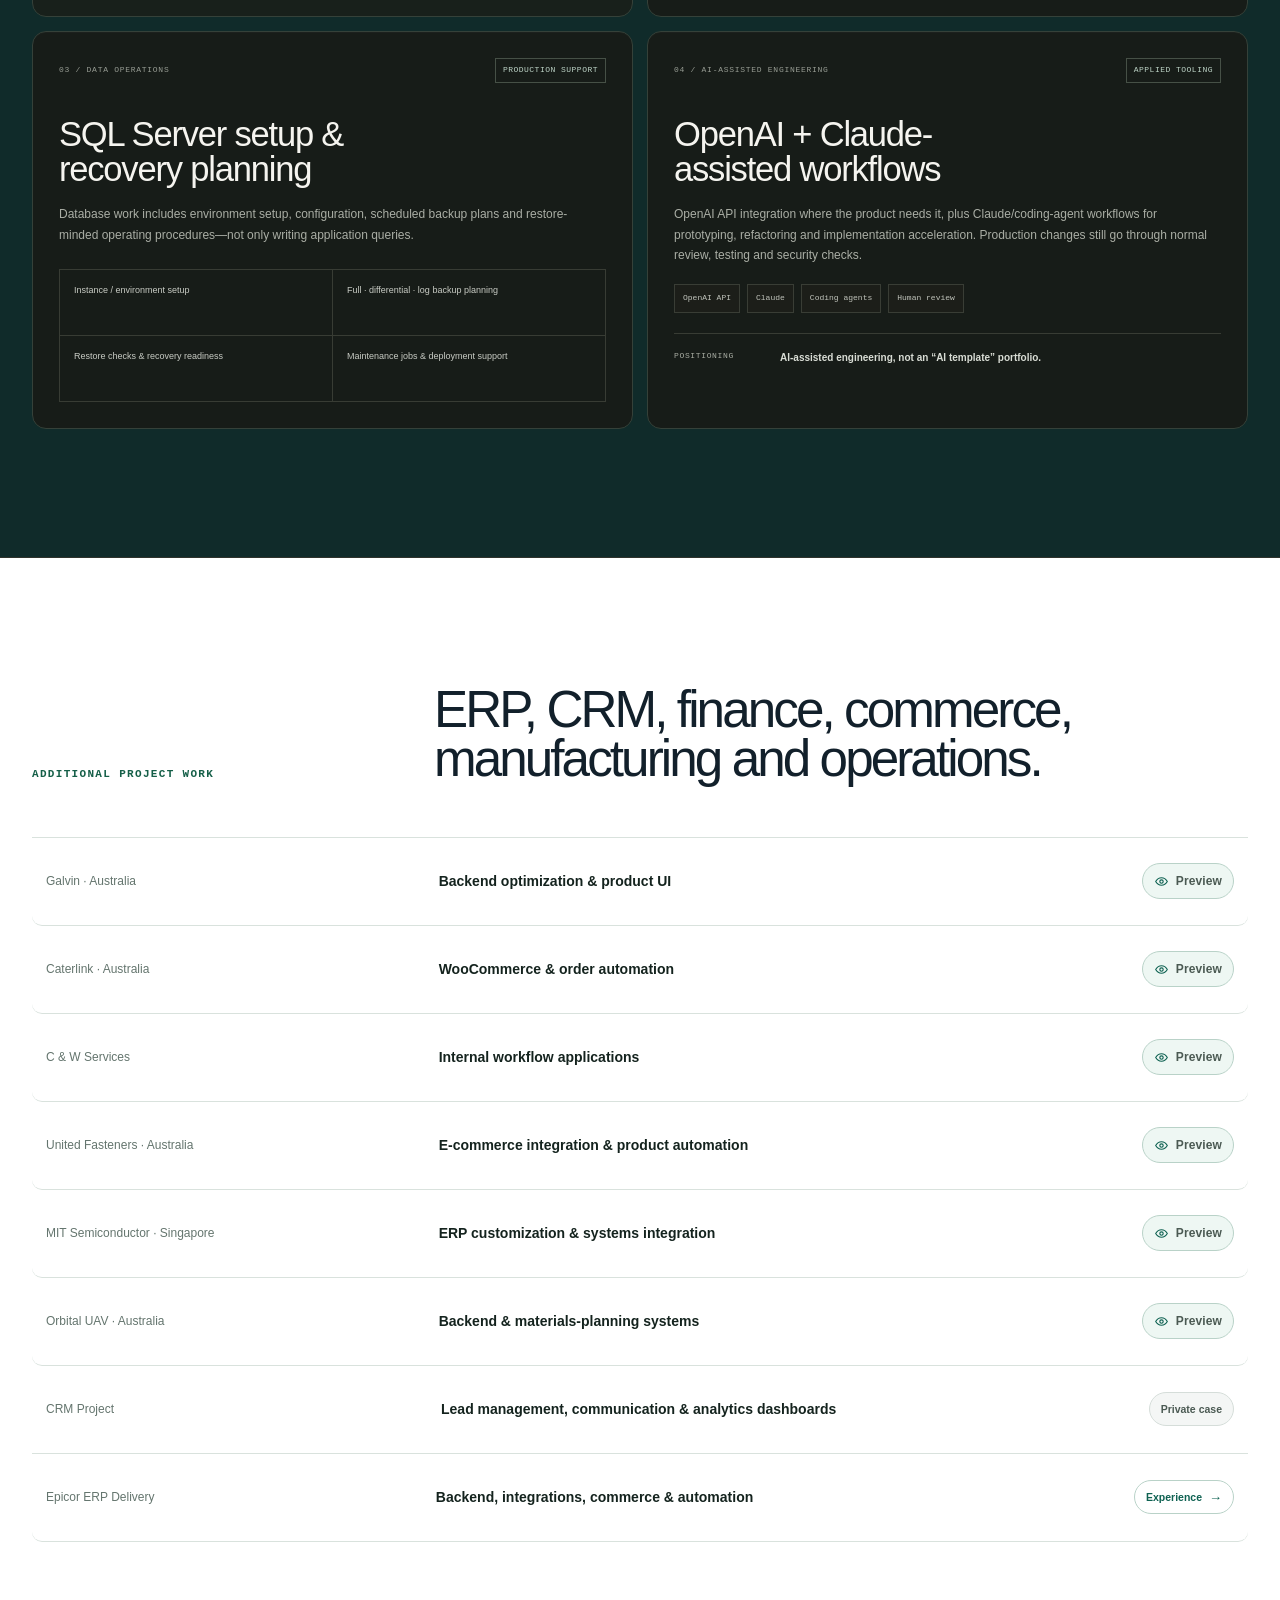
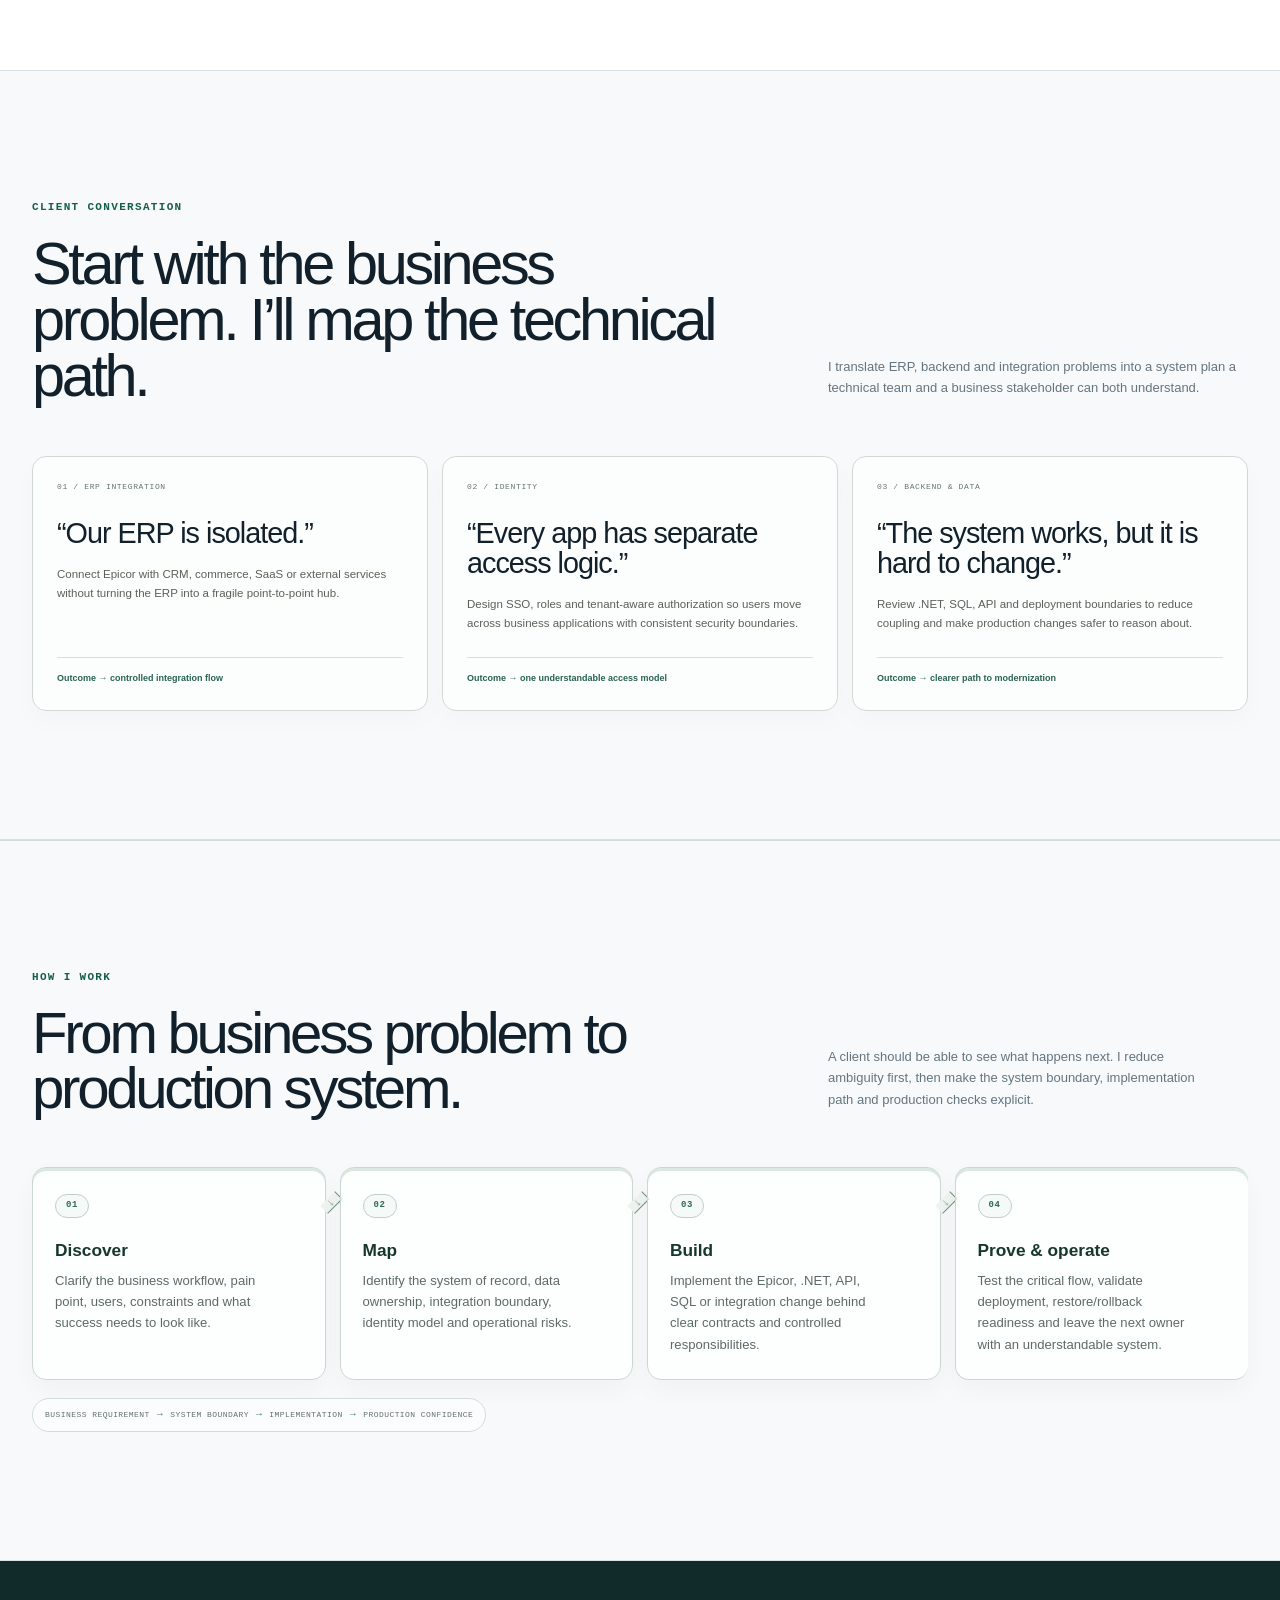
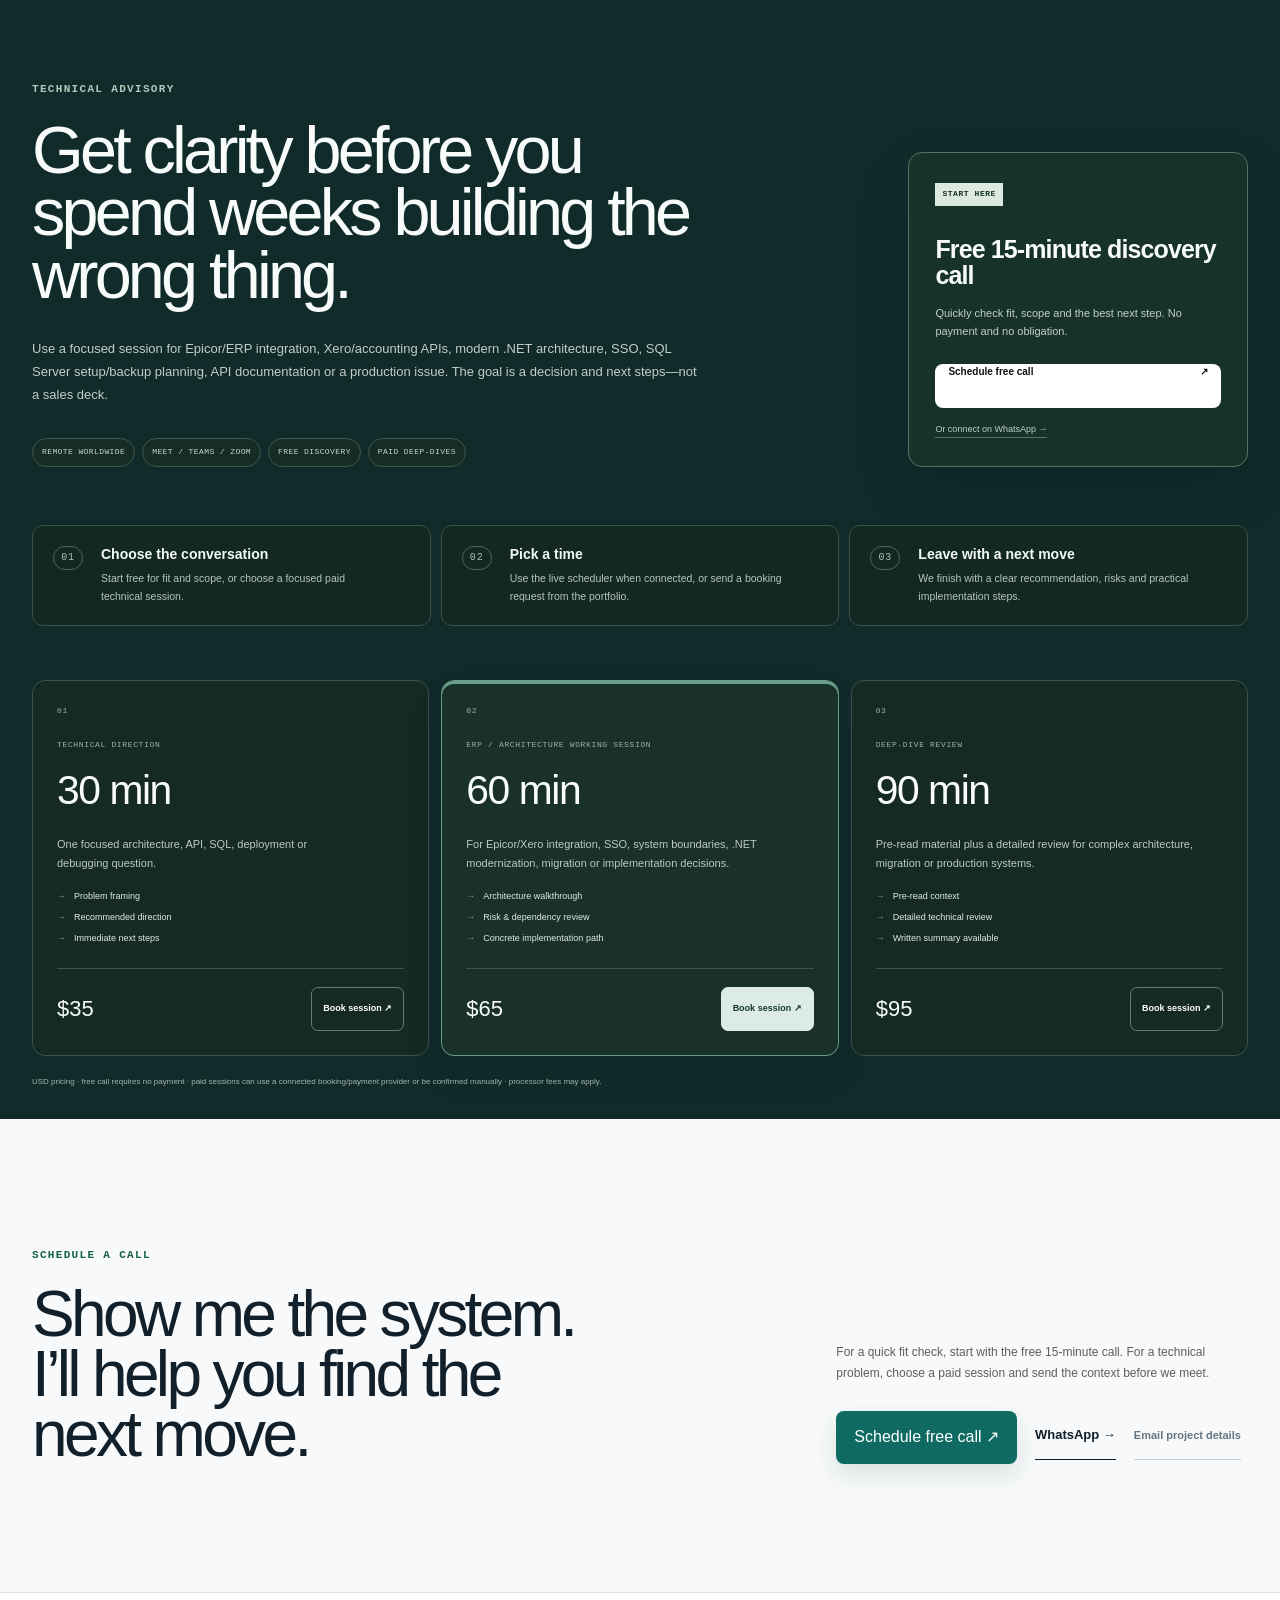
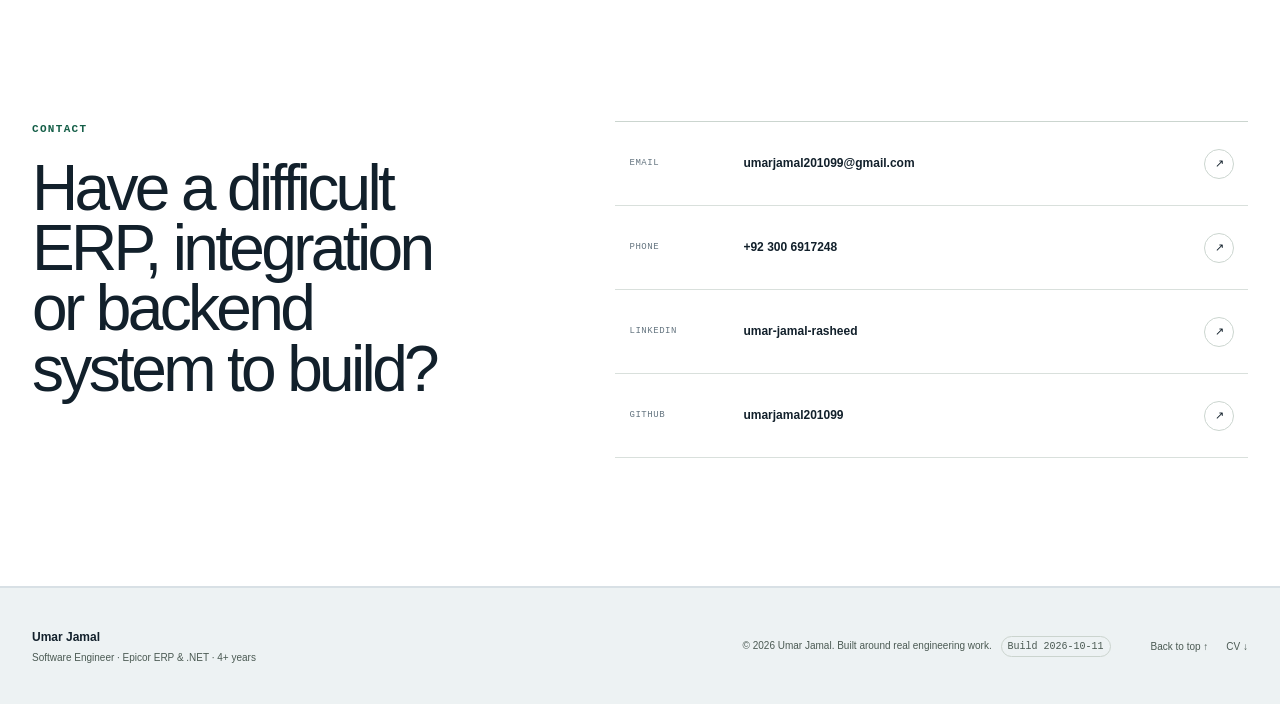
==== commit 8c717208: "Sync portfolio: WCAG AA contrast, valid HTML, accessible preview links Co-Authored-By: Claude Opus 5" ====
--- a/index.html
+++ b/index.html
@@ -28,7 +28,7 @@
 <a class="skip-link" href="#main">Skip to content</a>
 <header class="site-header" data-header="">
 <div class="wrap nav-shell">
-<a aria-label="Umar Jamal home" class="wordmark" href="#top">
+<a class="wordmark" href="#top">
 <strong>Umar Jamal</strong>
 <span>Software Engineer · Epicor ERP &amp; .NET</span>
 </a>
@@ -61,7 +61,7 @@
 <button class="secondary-button" data-book-service="Free 15-minute fit check" type="button">Book a free 15-min call <span aria-hidden="true">↗</span></button>
 <a class="quiet-link" download="" href="assets/Umar-Jamal-CV.pdf">Download CV ↓</a>
 </div>
-<div aria-label="Professional summary" class="hero-facts">
+<div aria-label="Professional summary" class="hero-facts" role="group">
 <div><span>Experience</span><strong>4+ years · enterprise software &amp; Epicor ERP</strong></div>
 <div><span>Core focus</span><strong>ERP · backend · integrations · CRM · data</strong></div>
 <div><span>Primary stack</span><strong>Epicor ERP · C# · .NET · SQL Server</strong></div>
@@ -99,7 +99,7 @@
 </div>
 <div class="erp-heading-copy">
 <p>I treat Epicor as the operational core of a wider enterprise platform: CRM and customer activity enter on one side; secure .NET services, APIs, identity and external applications connect on the other; SQL and reporting sit underneath the flow.</p>
-<div aria-label="Epicor ERP capabilities" class="erp-tags">
+<div role="group" aria-label="Epicor ERP capabilities" class="erp-tags">
 <span>BPMs</span><span>BAQs</span><span>Business logic</span><span>REST APIs</span><span>Workflow automation</span><span>SQL Server</span><span>CRM integration</span><span>Production support</span>
 </div>
 </div>
@@ -122,14 +122,14 @@
 <button aria-pressed="false" data-architecture-mode="security" type="button">Security</button>
 </div>
 </div>
-<div aria-label="Enterprise system flow" class="architecture-path">
+<div role="group" aria-label="Enterprise system flow" class="architecture-path">
 <span data-path-step="business">Customer / CRM</span><i aria-hidden="true">→</i>
 <span data-path-step="core">Epicor ERP</span><i aria-hidden="true">→</i>
 <span data-path-step="services">.NET / APIs</span><i aria-hidden="true">→</i>
 <span data-path-step="access">Identity / Apps</span><i aria-hidden="true">→</i>
 <span data-path-step="data">SQL / Reporting</span>
 </div>
-<div aria-label="Interactive system map" class="mobile-system-explorer" data-mobile-system-explorer="">
+<div role="group" aria-label="Interactive system map" class="mobile-system-explorer" data-mobile-system-explorer="">
 <div class="mobile-explorer-intro">
 <div><span data-mobile-mode-label="">Business flow</span><strong data-mobile-mode-title="">From customer demand to ERP operations</strong></div>
 <p data-mobile-mode-copy="">Tap a layer once to see what it owns, why it exists and how it connects to the next system.</p>
@@ -170,8 +170,8 @@
 </div>
 <div aria-hidden="true" class="horizontal-connector connector-left"><i></i><b>validated business flow</b></div>
 <button class="erp-core-node is-active" data-arch-key="erp" data-copy="Epicor is the operational core: business rules, transactional workflows and enterprise data across sales, inventory, procurement, manufacturing, finance and operations." data-title="Epicor ERP" type="button">
-<div class="core-head"><span>03 / Core system</span><strong>Epicor ERP</strong><small>Operational source of truth</small></div>
-<div class="core-modules"><span>Sales</span><span>Inventory</span><span>Procurement</span><span>Manufacturing</span><span>Finance</span><span>Operations</span></div>
+<span class="core-head"><span>03 / Core system</span><strong>Epicor ERP</strong><small>Operational source of truth</small></span>
+<span class="core-modules"><span>Sales</span><span>Inventory</span><span>Procurement</span><span>Manufacturing</span><span>Finance</span><span>Operations</span></span>
 </button>
 <div aria-hidden="true" class="horizontal-connector connector-right"><i></i><b>secure integration boundary</b></div>
 <div class="network-stack network-services">
@@ -186,7 +186,7 @@
 </div>
 <div class="screen-statusbar">
 <span class="status-ready"><i></i> Production-minded architecture</span>
-<div aria-label="Architecture color legend" class="map-legend">
+<div role="group" aria-label="Architecture color legend" class="map-legend">
 <span class="legend-business">Business</span>
 <span class="legend-core">ERP core</span>
 <span class="legend-service">Services</span>
@@ -207,11 +207,11 @@
 <div><dt>Method</dt><dd data-arch-method="">ERP-owned rules</dd></div>
 <div><dt>Outcome</dt><dd data-arch-outcome="">Stable system of record</dd></div>
 </dl>
-<div aria-label="Architecture reference links" class="architecture-resources">
+<div role="group" aria-label="Architecture reference links" class="architecture-resources">
 <span>Useful references</span>
 <div>
-<a aria-haspopup="dialog" aria-label="Preview Xero Accounting API inside portfolio; open in new tab is also available" data-preview-description="Preview the public Xero Accounts API explorer inside the portfolio. Use Open new tab for the full developer experience." data-preview-kicker="Technical reference" data-preview-mode="overview" data-preview-title="Xero Accounting API" data-site-preview="" href="https://api-explorer.xero.com/accounting/accounts/getaccounts" rel="noopener noreferrer" target="_blank"><strong>Xero Accounting API</strong><small>Open Accounts explorer ↗</small></a>
-<a aria-haspopup="dialog" aria-label="Preview Scalar ASP.NET API Reference inside portfolio; open in new tab is also available" data-preview-description="Preview the public Scalar ASP.NET Core integration reference without leaving the portfolio." data-preview-kicker="Technical reference" data-preview-mode="overview" data-preview-title="Scalar ASP.NET API Reference" data-site-preview="" href="https://scalar.com/products/api-references/integrations/aspnetcore/integration" rel="noopener noreferrer" target="_blank"><strong>Scalar API Docs</strong><small>Open ASP.NET integration ↗</small></a>
+<a aria-haspopup="dialog" data-preview-description="Preview the public Xero Accounts API explorer inside the portfolio. Use Open new tab for the full developer experience." data-preview-kicker="Technical reference" data-preview-mode="overview" data-preview-title="Xero Accounting API" data-site-preview="" href="https://api-explorer.xero.com/accounting/accounts/getaccounts" rel="noopener noreferrer" target="_blank"><strong>Xero Accounting API</strong><small>Open Accounts explorer ↗</small><span class="sr-only"> (opens a preview of Xero Accounting API here; it can also open in a new tab)</span></a>
+<a aria-haspopup="dialog" data-preview-description="Preview the public Scalar ASP.NET Core integration reference without leaving the portfolio." data-preview-kicker="Technical reference" data-preview-mode="overview" data-preview-title="Scalar ASP.NET API Reference" data-site-preview="" href="https://scalar.com/products/api-references/integrations/aspnetcore/integration" rel="noopener noreferrer" target="_blank"><strong>Scalar API Docs</strong><small>Open ASP.NET integration ↗</small><span class="sr-only"> (opens a preview of Scalar ASP.NET API Reference here; it can also open in a new tab)</span></a>
 </div>
 </div>
 <button class="brief-cta" data-book-service="Free 15-minute fit check" type="button">Discuss your architecture <span>↗</span></button>
@@ -230,7 +230,7 @@
 </div>
 <article class="feature-case feature-case-live">
 <div class="feature-media">
-<div aria-labelledby="centaiva-demo-title" class="product-window">
+<div role="group" aria-labelledby="centaiva-demo-title" class="product-window">
 <div class="product-window-bar">
 <div aria-hidden="true" class="product-window-dots"><i></i><i></i><i></i></div>
 <span>centaiva.platform / control-plane</span>
@@ -254,7 +254,7 @@
 </aside>
 <div aria-labelledby="centaiva-tab-platform" class="product-main" id="centaiva-panel" role="tabpanel" tabindex="0">
 <div class="product-main-head">
-<div><span data-product-kicker="">Architecture / overview</span><h4 data-product-title="">Platform control plane</h4></div>
+<div><span data-product-kicker="">Architecture / overview</span><h3 data-product-title="">Platform control plane</h3></div>
 <em><i></i><span data-product-status="">Live system model</span></em>
 </div>
 <div class="product-context"><span>Click a layer to explore</span><strong data-product-summary="">One control plane keeps identity, tenancy, access, products, integrations and data boundaries understandable.</strong></div>
@@ -263,13 +263,13 @@
 <button aria-pressed="false" data-product-kpi="1" type="button"><span>Tenancy</span><strong>Scoped hierarchy</strong></button>
 <button aria-pressed="false" data-product-kpi="2" type="button"><span>Access</span><strong>Roles + permissions</strong></button>
 </div>
-<div aria-label="Selected platform flow" class="product-flow" data-product-flow="">
+<div role="group" aria-label="Selected platform flow" class="product-flow" data-product-flow="">
 <div><span>Platform</span><strong>Control</strong></div><i>→</i><div><span>Identity</span><strong>SSO</strong></div><i>→</i><div><span>Tenant</span><strong>Context</strong></div><i>→</i><div><span>Apps</span><strong>Access</strong></div>
 </div>
 <div class="product-lower">
-<button aria-pressed="false" data-product-lower="0" type="button"><span>Commercial layer</span><p>Products · plans · subscriptions · entitlements</p></button>
-<button aria-pressed="false" data-product-lower="1" type="button"><span>Integration layer</span><p>OAuth clients · API keys · webhooks · external services</p></button>
-<button aria-pressed="false" data-product-lower="2" type="button"><span>Data &amp; deployment</span><p>Shared/dedicated data · routing · audit · backups</p></button>
+<button aria-pressed="false" data-product-lower="0" type="button"><span>Commercial layer</span><span class="lower-copy">Products · plans · subscriptions · entitlements</span></button>
+<button aria-pressed="false" data-product-lower="1" type="button"><span>Integration layer</span><span class="lower-copy">OAuth clients · API keys · webhooks · external services</span></button>
+<button aria-pressed="false" data-product-lower="2" type="button"><span>Data &amp; deployment</span><span class="lower-copy">Shared/dedicated data · routing · audit · backups</span></button>
 </div>
 <div aria-live="polite" class="product-selection"><span>Selected detail</span><strong data-product-selection="">Choose any architecture card to inspect it without leaving the page.</strong></div>
 </div>
@@ -297,25 +297,25 @@
 <div class="work-index">02</div>
 <div class="work-title"><p>Healthcare recruitment CRM</p><h3>MedPure Recruitment CRM</h3></div>
 <div class="work-description"><p>CRM for a UK healthcare recruitment business: candidate availability, bookings, CV preparation, payroll and reporting, with real-time updates, scheduled shift reminders and two-factor sign-in.</p><span>Angular 18 · ASP.NET Core (.NET 10) · EF Core · Dapper · SQL Server · SignalR · JWT + 2FA</span></div>
-<a aria-haspopup="dialog" aria-label="Preview MedPure Recruitment CRM inside portfolio; open in new tab is also available" data-preview-description="The MedPure CRM sign-in page. The CRM itself is private to MedPure staff; open it in a new tab to see the live login." data-preview-kicker="Live product" data-preview-mode="overview" data-preview-title="MedPure Recruitment CRM" data-site-preview="" href="https://dashboard.medpure.co.uk/" rel="noopener noreferrer" target="_blank" class="work-link">Live ↗</a>
+<a aria-haspopup="dialog" data-preview-description="The MedPure CRM sign-in page. The CRM itself is private to MedPure staff; open it in a new tab to see the live login." data-preview-kicker="Live product" data-preview-mode="overview" data-preview-title="MedPure Recruitment CRM" data-site-preview="" href="https://dashboard.medpure.co.uk/" rel="noopener noreferrer" target="_blank" class="work-link">Live ↗<span class="sr-only"> (opens a preview of MedPure Recruitment CRM here; it can also open in a new tab)</span></a>
 </article>
 <article class="work-row">
 <div class="work-index">03</div>
 <div class="work-title"><p>UK-facing accounting integration</p><h3>Xero Accounting API</h3></div>
 <div class="work-description"><p>Xero accounting integration through an authenticated .NET service boundary, including Accounts / chart-of-accounts retrieval for finance-facing business workflows.</p><span>Xero Accounting API · OAuth 2.0 · C#/.NET · GET Accounts · integration services</span></div>
-<a aria-haspopup="dialog" aria-label="Preview Xero Accounting API inside portfolio; open in new tab is also available" data-preview-description="Preview the public Xero Accounts API explorer inside the portfolio. Use Open new tab for the full developer experience." data-preview-kicker="Technical reference" data-preview-mode="overview" data-preview-title="Xero Accounting API" data-site-preview="" href="https://api-explorer.xero.com/accounting/accounts/getaccounts" rel="noopener noreferrer" target="_blank" class="work-link">API ↗</a>
+<a aria-haspopup="dialog" data-preview-description="Preview the public Xero Accounts API explorer inside the portfolio. Use Open new tab for the full developer experience." data-preview-kicker="Technical reference" data-preview-mode="overview" data-preview-title="Xero Accounting API" data-site-preview="" href="https://api-explorer.xero.com/accounting/accounts/getaccounts" rel="noopener noreferrer" target="_blank" class="work-link">API ↗<span class="sr-only"> (opens a preview of Xero Accounting API here; it can also open in a new tab)</span></a>
 </article>
 <article class="work-row">
 <div class="work-index">04</div>
 <div class="work-title"><p>AI-enabled banking</p><h3>BankMind AI</h3></div>
 <div class="work-description"><p>Contributed to an AI-driven banking product, including backend performance work for large datasets and a React + ASP.NET Core application experience.</p><span>ASP.NET Core · React · AI product · large datasets</span></div>
-<a aria-haspopup="dialog" aria-label="Preview BankMind AI inside portfolio; open in new tab is also available" data-preview-description="Preview the public BankMind AI website inside the portfolio. You can also open the live site in a new tab at any time." data-preview-kicker="Live product website" data-preview-mode="overview" data-preview-title="BankMind AI" data-site-preview="" href="https://www.bankmind.ai/" rel="noopener noreferrer" target="_blank" class="work-link work-preview-link">Preview</a>
+<a aria-haspopup="dialog" data-preview-description="Preview the public BankMind AI website inside the portfolio. You can also open the live site in a new tab at any time." data-preview-kicker="Live product website" data-preview-mode="overview" data-preview-title="BankMind AI" data-site-preview="" href="https://www.bankmind.ai/" rel="noopener noreferrer" target="_blank" class="work-link work-preview-link">Preview<span class="sr-only"> (opens a preview of BankMind AI here; it can also open in a new tab)</span></a>
 </article>
 <article class="work-row">
 <div class="work-index">05</div>
 <div class="work-title"><p>Enterprise real estate</p><h3>Bahria Town Design Wing</h3></div>
 <div class="work-description"><p>.NET 9 backend work across SSO, plot workflows, legacy data, SQL services, modular architecture, ownership/reporting and VM deployment.</p><span>.NET 9 · SSO · SQL Server · Clean Architecture · VM</span></div>
-<a aria-haspopup="dialog" aria-label="Preview Bahria Town Design Wing inside portfolio; open in new tab is also available" data-preview-description="Preview the public Bahria Town website as context for the enterprise real-estate systems work described in this portfolio." data-preview-kicker="Organisation website" data-preview-mode="overview" data-preview-title="Bahria Town Design Wing" data-site-preview="" href="https://bahriatown.com/bahria-town-lahore/" rel="noopener noreferrer" target="_blank" class="work-link">Org ↗</a>
+<a aria-haspopup="dialog" data-preview-description="Preview the public Bahria Town website as context for the enterprise real-estate systems work described in this portfolio." data-preview-kicker="Organisation website" data-preview-mode="overview" data-preview-title="Bahria Town Design Wing" data-site-preview="" href="https://bahriatown.com/bahria-town-lahore/" rel="noopener noreferrer" target="_blank" class="work-link">Org ↗<span class="sr-only"> (opens a preview of Bahria Town Design Wing here; it can also open in a new tab)</span></a>
 </article>
 <article class="work-row">
 <div class="work-index">06</div>
@@ -412,9 +412,9 @@
 <div class="track-card-top"><span>01 / Finance integration</span><em>UK-facing</em></div>
 <h3>Xero Accounting API</h3>
 <p>Accounting integration through OAuth 2.0 and a controlled .NET service boundary. The current portfolio example focuses on <strong>GET Accounts</strong> / chart-of-accounts retrieval rather than claiming a generic “Xero expert” badge.</p>
-<div aria-label="Xero integration flow" class="track-flow"><span>Xero</span><i>→</i><span>.NET service</span><i>→</i><span>business workflow</span></div>
+<div role="group" aria-label="Xero integration flow" class="track-flow"><span>Xero</span><i>→</i><span>.NET service</span><i>→</i><span>business workflow</span></div>
 <div class="track-tags"><span>OAuth 2.0</span><span>GET /Accounts</span><span>C# / .NET</span><span>Finance data</span></div>
-<a aria-haspopup="dialog" aria-label="Preview Xero Accounting API inside portfolio; open in new tab is also available" class="track-link external-link" data-preview-description="Preview the public Xero Accounts API explorer inside the portfolio. Use Open new tab for the full developer experience." data-preview-kicker="Technical reference" data-preview-mode="overview" data-preview-title="Xero Accounting API" data-site-preview="" href="https://api-explorer.xero.com/accounting/accounts/getaccounts" rel="noopener noreferrer" target="_blank">Open Xero API explorer ↗</a>
+<a aria-haspopup="dialog" class="track-link external-link" data-preview-description="Preview the public Xero Accounts API explorer inside the portfolio. Use Open new tab for the full developer experience." data-preview-kicker="Technical reference" data-preview-mode="overview" data-preview-title="Xero Accounting API" data-site-preview="" href="https://api-explorer.xero.com/accounting/accounts/getaccounts" rel="noopener noreferrer" target="_blank">Open Xero API explorer ↗<span class="sr-only"> (opens a preview of Xero Accounting API here; it can also open in a new tab)</span></a>
 </article>
 <article class="track-card">
 <div class="track-card-top"><span>02 / .NET platform</span><em>Current track</em></div>
@@ -425,7 +425,7 @@
 <div><span>.NET 11</span><strong>Preview 7 · evaluation only</strong></div>
 </div>
 <div class="track-tags"><span>ASP.NET Core</span><span>OpenAPI</span><span>Scalar.AspNetCore</span><span>EF Core</span></div>
-<a aria-haspopup="dialog" aria-label="Preview Scalar ASP.NET API Reference inside portfolio; open in new tab is also available" class="track-link external-link" data-preview-description="Preview the public Scalar ASP.NET Core integration reference without leaving the portfolio." data-preview-kicker="Technical reference" data-preview-mode="overview" data-preview-title="Scalar ASP.NET API Reference" data-site-preview="" href="https://scalar.com/products/api-references/integrations/aspnetcore/integration" rel="noopener noreferrer" target="_blank">Scalar API reference ↗</a>
+<a aria-haspopup="dialog" class="track-link external-link" data-preview-description="Preview the public Scalar ASP.NET Core integration reference without leaving the portfolio." data-preview-kicker="Technical reference" data-preview-mode="overview" data-preview-title="Scalar ASP.NET API Reference" data-site-preview="" href="https://scalar.com/products/api-references/integrations/aspnetcore/integration" rel="noopener noreferrer" target="_blank">Scalar API reference ↗<span class="sr-only"> (opens a preview of Scalar ASP.NET API Reference here; it can also open in a new tab)</span></a>
 </article>
 <article class="track-card">
 <div class="track-card-top"><span>03 / Data operations</span><em>Production support</em></div>
@@ -452,12 +452,12 @@
 <h2 id="client-work-title">ERP, CRM, finance, commerce, manufacturing and operations.</h2>
 </div>
 <div class="client-list" data-link-list="">
-<a aria-haspopup="dialog" aria-label="Preview Galvin Engineering inside portfolio; open in new tab is also available" data-preview-description="Preview the public Galvin Engineering website as context for the backend optimization and product UI work." data-preview-kicker="Organisation website" data-preview-mode="overview" data-preview-title="Galvin Engineering" data-site-preview="" href="https://www.galvinengineering.com.au/" rel="noopener noreferrer" target="_blank"><span>Galvin · Australia</span><strong>Backend optimization &amp; product UI</strong><span aria-hidden="true" class="client-tail"></span></a>
-<a aria-haspopup="dialog" aria-label="Preview Caterlink inside portfolio; open in new tab is also available" data-preview-description="Preview the public Caterlink website as context for the WooCommerce and order-automation work." data-preview-kicker="Organisation website" data-preview-mode="overview" data-preview-title="Caterlink" data-site-preview="" href="https://www.caterlink.com.au/" rel="noopener noreferrer" target="_blank"><span>Caterlink · Australia</span><strong>WooCommerce &amp; order automation</strong><span aria-hidden="true" class="client-tail"></span></a>
-<a aria-haspopup="dialog" aria-label="Preview C &amp; W Services inside portfolio; open in new tab is also available" data-preview-description="Preview the public C &amp; W Services website as context for the internal workflow application work." data-preview-kicker="Organisation website" data-preview-mode="overview" data-preview-title="C &amp; W Services" data-site-preview="" href="https://cwservices.com/" rel="noopener noreferrer" target="_blank"><span>C &amp; W Services</span><strong>Internal workflow applications</strong><span aria-hidden="true" class="client-tail"></span></a>
-<a aria-haspopup="dialog" aria-label="Preview United Fasteners inside portfolio; open in new tab is also available" data-preview-description="Preview the public United Fasteners website as context for the e-commerce integration and product-automation work." data-preview-kicker="Organisation website" data-preview-mode="overview" data-preview-title="United Fasteners" data-site-preview="" href="https://www.unitedfasteners.com.au/" rel="noopener noreferrer" target="_blank"><span>United Fasteners · Australia</span><strong>E-commerce integration &amp; product automation</strong><span aria-hidden="true" class="client-tail"></span></a>
-<a aria-haspopup="dialog" aria-label="Preview MIT Semiconductor inside portfolio; open in new tab is also available" data-preview-description="Preview the public MIT Semiconductor website as context for the ERP customization and systems-integration work." data-preview-kicker="Organisation website" data-preview-mode="overview" data-preview-title="MIT Semiconductor" data-site-preview="" href="https://www.mit.com.sg/" rel="noopener noreferrer" target="_blank"><span>MIT Semiconductor · Singapore</span><strong>ERP customization &amp; systems integration</strong><span aria-hidden="true" class="client-tail"></span></a>
-<a aria-haspopup="dialog" aria-label="Preview Orbital UAV inside portfolio; open in new tab is also available" data-preview-description="Preview the public Orbital UAV website as context for the backend and materials-planning systems work." data-preview-kicker="Organisation website" data-preview-mode="overview" data-preview-title="Orbital UAV" data-site-preview="" href="https://www.orbitaluav.com/" rel="noopener noreferrer" target="_blank"><span>Orbital UAV · Australia</span><strong>Backend &amp; materials-planning systems</strong><span aria-hidden="true" class="client-tail"></span></a>
+<a aria-haspopup="dialog" data-preview-description="Preview the public Galvin Engineering website as context for the backend optimization and product UI work." data-preview-kicker="Organisation website" data-preview-mode="overview" data-preview-title="Galvin Engineering" data-site-preview="" href="https://www.galvinengineering.com.au/" rel="noopener noreferrer" target="_blank"><span>Galvin · Australia</span><strong>Backend optimization &amp; product UI</strong><span aria-hidden="true" class="client-tail"></span><span class="sr-only"> (opens a preview of Galvin Engineering here; it can also open in a new tab)</span></a>
+<a aria-haspopup="dialog" data-preview-description="Preview the public Caterlink website as context for the WooCommerce and order-automation work." data-preview-kicker="Organisation website" data-preview-mode="overview" data-preview-title="Caterlink" data-site-preview="" href="https://www.caterlink.com.au/" rel="noopener noreferrer" target="_blank"><span>Caterlink · Australia</span><strong>WooCommerce &amp; order automation</strong><span aria-hidden="true" class="client-tail"></span><span class="sr-only"> (opens a preview of Caterlink here; it can also open in a new tab)</span></a>
+<a aria-haspopup="dialog" data-preview-description="Preview the public C &amp; W Services website as context for the internal workflow application work." data-preview-kicker="Organisation website" data-preview-mode="overview" data-preview-title="C &amp; W Services" data-site-preview="" href="https://cwservices.com/" rel="noopener noreferrer" target="_blank"><span>C &amp; W Services</span><strong>Internal workflow applications</strong><span aria-hidden="true" class="client-tail"></span><span class="sr-only"> (opens a preview of C &amp; W Services here; it can also open in a new tab)</span></a>
+<a aria-haspopup="dialog" data-preview-description="Preview the public United Fasteners website as context for the e-commerce integration and product-automation work." data-preview-kicker="Organisation website" data-preview-mode="overview" data-preview-title="United Fasteners" data-site-preview="" href="https://www.unitedfasteners.com.au/" rel="noopener noreferrer" target="_blank"><span>United Fasteners · Australia</span><strong>E-commerce integration &amp; product automation</strong><span aria-hidden="true" class="client-tail"></span><span class="sr-only"> (opens a preview of United Fasteners here; it can also open in a new tab)</span></a>
+<a aria-haspopup="dialog" data-preview-description="Preview the public MIT Semiconductor website as context for the ERP customization and systems-integration work." data-preview-kicker="Organisation website" data-preview-mode="overview" data-preview-title="MIT Semiconductor" data-site-preview="" href="https://www.mit.com.sg/" rel="noopener noreferrer" target="_blank"><span>MIT Semiconductor · Singapore</span><strong>ERP customization &amp; systems integration</strong><span aria-hidden="true" class="client-tail"></span><span class="sr-only"> (opens a preview of MIT Semiconductor here; it can also open in a new tab)</span></a>
+<a aria-haspopup="dialog" data-preview-description="Preview the public Orbital UAV website as context for the backend and materials-planning systems work." data-preview-kicker="Organisation website" data-preview-mode="overview" data-preview-title="Orbital UAV" data-site-preview="" href="https://www.orbitaluav.com/" rel="noopener noreferrer" target="_blank"><span>Orbital UAV · Australia</span><strong>Backend &amp; materials-planning systems</strong><span aria-hidden="true" class="client-tail"></span><span class="sr-only"> (opens a preview of Orbital UAV here; it can also open in a new tab)</span></a>
 <div class="client-static"><span>CRM Project</span><strong>Lead management, communication &amp; analytics dashboards</strong><em class="client-status">Private case</em></div>
 <a class="client-internal-link" href="#experience"><span>Epicor ERP Delivery</span><strong>Backend, integrations, commerce &amp; automation</strong><em class="client-action-link">Experience <b aria-hidden="true">→</b></em></a>
 </div>
@@ -507,12 +507,12 @@
 <a href="https://wa.me/923006917248?text=Hi%20Umar%2C%20I%27d%20like%20to%20schedule%20a%20free%2015-minute%20discovery%20call." rel="noopener noreferrer" target="_blank">Or connect on WhatsApp →</a>
 </div>
 </div>
-<div aria-label="How a technical advisory engagement works" class="wrap engagement-flow">
+<div role="group" aria-label="How a technical advisory engagement works" class="wrap engagement-flow">
 <article><span>01</span><div><strong>Choose the conversation</strong><p>Start free for fit and scope, or choose a focused paid technical session.</p></div></article>
 <article><span>02</span><div><strong>Pick a time</strong><p>Use the live scheduler when connected, or send a booking request from the portfolio.</p></div></article>
 <article><span>03</span><div><strong>Leave with a next move</strong><p>We finish with a clear recommendation, risks and practical implementation steps.</p></div></article>
 </div>
-<div aria-label="Technical advisory options" class="wrap advisory-services">
+<div role="group" aria-label="Technical advisory options" class="wrap advisory-services">
 <article class="service-card">
 <div class="service-number">01</div>
 <span class="service-type">Technical direction</span>
@@ -639,7 +639,7 @@
 <div class="booking-connect"><span>Prefer direct contact?</span><a href="https://wa.me/923006917248?text=Hi%20Umar%2C%20I%27d%20like%20to%20schedule%20a%20call." rel="noopener noreferrer" target="_blank">WhatsApp ↗</a><a href="mailto:umarjamal201099@gmail.com?subject=Schedule%20a%20call">Email ↗</a></div>
 </aside>
 <form action="https://formspree.io/f/mzzbdgjb" class="booking-form" id="booking-form" method="POST">
-<div aria-label="Choose a session" class="booking-quick-start">
+<div role="group" aria-label="Choose a session" class="booking-quick-start">
 <div class="booking-quick-head"><span>Choose a session</span><strong>One click, then add your context.</strong></div>
 <div aria-label="Session options" class="booking-quick-grid" role="group">
 <button class="is-active" data-booking-choice="Free 15-minute fit check" type="button"><span>Discovery</span><strong>15 min</strong><em>Free</em></button>
--- a/assets/css/site.css
+++ b/assets/css/site.css
@@ -1 +1 @@
-:root{--paper: #f3f1ec;--paper-2: #ece9e2;--ink: #12130f;--muted: #6b6b62;--line: #d3d0c7;--line-strong: #bbb7ad;--white: #fff;--green: #245d48;--green-soft: #dfe9e3;--dark: #11130f;--dark-line: #30322c;--dark-muted: #a4a69d;--max: 1320px;--header-h: 76px;}*{box-sizing: border-box;}html{scroll-behavior: auto;scroll-padding-top: calc(var(--header-h) + 24px);}body{margin: 0;background: var(--paper);color: var(--ink);font-family: Inter,ui-sans-serif,-apple-system,BlinkMacSystemFont,"Segoe UI",sans-serif;font-size: 16px;line-height: 1.55;-webkit-font-smoothing: antialiased;}body.menu-open{overflow: hidden;}a{color: inherit;}img{display: block;max-width: 100%;}button,input,textarea,select{font: inherit;}button{color: inherit;}::selection{background: #ccdcd3;}.wrap{width: min(calc(100% - 64px),var(--max));margin-inline: auto;}.skip-link{position: fixed;top: 8px;left: 8px;z-index: 1000;transform: translateY(-150%);background: var(--ink);color: white;padding: 10px 14px;text-decoration: none;}.skip-link:focus{transform: translateY(0);}.site-header{position: fixed;inset: 0 0 auto;z-index: 50;height: var(--header-h);background: color-mix(in srgb,var(--paper) 92%,transparent);border-bottom: 1px solid transparent;backdrop-filter: blur(14px);}.site-header.is-scrolled{border-color: var(--line);}.nav-shell{height: 100%;display: flex;align-items: center;justify-content: space-between;gap: 32px;}.wordmark{display: inline-flex;align-items: baseline;gap: 14px;min-width: 0;text-decoration: none;}.wordmark strong{font-size: 15px;letter-spacing: -.02em;}.wordmark span{color: var(--muted);font-size: 12px;}.main-nav{display: flex;align-items: center;gap: 24px;}.main-nav>a{color: #474940;font-size: 12px;font-weight: 620;text-decoration: none;white-space: nowrap;}.main-nav>a:hover{color: var(--ink);}.main-nav .nav-cv{padding-left: 22px;border-left: 1px solid var(--line);}.main-nav .nav-book{padding: 10px 15px;background: var(--ink);color: var(--white);}.main-nav .nav-book:hover{background: var(--green);color: var(--white);}.nav-toggle{display: none;}.overline{margin: 0 0 20px;color: var(--green);font-family: ui-monospace,SFMono-Regular,Menlo,Consolas,monospace;font-size: 11px;font-weight: 700;letter-spacing: .12em;text-transform: uppercase;}.overline-light{color: #a9cdbb;}h1,h2,h3,p{text-wrap: pretty;}h1{max-width: 840px;margin: 0;font-size: clamp(4.25rem,7vw,7.4rem);font-weight: 550;letter-spacing: -.067em;line-height: .9;}h2{margin: 0;font-size: clamp(3rem,5vw,5.5rem);font-weight: 520;letter-spacing: -.057em;line-height: .94;}h3{margin: 0;font-weight: 600;letter-spacing: -.035em;}.primary-link,.plain-link{display: inline-flex;align-items: center;gap: 16px;width: fit-content;font-size: 13px;font-weight: 700;text-decoration: none;}.primary-link{padding: 14px 18px;background: var(--ink);color: white;}.primary-link:hover{background: var(--green);}.plain-link{padding-bottom: 5px;border-bottom: 1px solid currentColor;}.plain-link:hover{color: var(--green);}.hero{min-height: 880px;padding: calc(var(--header-h) + 95px) 0 86px;border-bottom: 1px solid var(--line);}.hero-grid{display: grid;grid-template-columns: minmax(0,1.65fr) minmax(330px,.68fr);gap: 9vw;align-items: end;}.hero-copy{align-self: center;}.hero-intro{max-width: 710px;margin: 38px 0 0;color: #4f5149;font-size: clamp(1.12rem,1.6vw,1.42rem);line-height: 1.55;}.hero-actions{display: flex;align-items: center;flex-wrap: wrap;gap: 26px;margin-top: 42px;}.hero-facts{display: grid;grid-template-columns: repeat(3,1fr);gap: 0;max-width: 840px;margin-top: 76px;border-top: 1px solid var(--line-strong);}.hero-facts div{padding: 16px 22px 0 0;}.hero-facts span{display: block;margin-bottom: 8px;color: var(--muted);font-family: ui-monospace,SFMono-Regular,Menlo,monospace;font-size: 10px;text-transform: uppercase;letter-spacing: .09em;}.hero-facts strong{display: block;font-size: 12px;line-height: 1.45;}.hero-aside{align-self: end;}.portrait{margin: 0;aspect-ratio: 4 / 5;overflow: hidden;background: #d8d5cd;}.portrait img{width: 100%;height: 100%;object-fit: cover;object-position: 50% 28%;filter: saturate(.82) contrast(1.02);}.portrait-caption{display: flex;align-items: baseline;justify-content: space-between;gap: 16px;padding: 13px 0 18px;border-bottom: 1px solid var(--line-strong);}.portrait-caption span{font-size: 11px;font-weight: 700;}.portrait-caption p{margin: 0;color: var(--muted);font-size: 10px;text-align: right;}.availability{display: grid;grid-template-columns: auto 1fr auto;align-items: center;gap: 10px;padding: 18px 0;font-size: 11px;font-weight: 650;text-decoration: none;}.availability:hover{color: var(--green);}.availability-dot{width: 7px;height: 7px;border-radius: 50%;background: #2b8b5c;box-shadow: 0 0 0 4px #dbe7df;}.current-strip{background: var(--ink);color: white;}.current-grid{display: grid;grid-template-columns: repeat(3,1fr);}.current-grid>div{min-height: 122px;padding: 25px 28px 24px 0;border-right: 1px solid #383a34;}.current-grid>div + div{padding-left: 28px;}.current-grid>div:last-child{border-right: 0;}.current-grid span{display: block;margin-bottom: 20px;color: #777a71;font-family: ui-monospace,SFMono-Regular,Menlo,monospace;font-size: 10px;}.current-grid strong{display: block;margin-bottom: 4px;font-size: 13px;}.current-grid p{margin: 0;color: #aaaDA4;font-size: 11px;}.section{padding: 128px 0;border-bottom: 1px solid var(--line);}.section-head{display: grid;grid-template-columns: minmax(0,1fr) minmax(280px,420px);gap: 90px;align-items: end;margin-bottom: 82px;}.section-head h2{max-width: 760px;}.section-head>p{margin: 0 0 5px;color: var(--muted);font-size: 13px;line-height: 1.65;}.selected-work{background: #f7f5f0;}.feature-case{display: grid;grid-template-columns: minmax(0,1.48fr) minmax(360px,.76fr);gap: 0;margin-bottom: 86px;border-top: 1px solid var(--line-strong);border-bottom: 1px solid var(--line-strong);}.feature-media{padding: 24px 30px 24px 0;border-right: 1px solid var(--line-strong);}.architecture-trigger{position: relative;width: 100%;padding: 0;border: 0;background: #e6e6e1;cursor: zoom-in;overflow: hidden;}.architecture-trigger img{width: 100%;aspect-ratio: 16/9;object-fit: cover;transition: transform .4s ease;}.architecture-trigger:hover img{transform: scale(1.012);}.architecture-trigger span{position: absolute;right: 12px;bottom: 12px;padding: 9px 11px;background: rgba(18,19,15,.94);color: white;font-size: 10px;font-weight: 700;}.feature-copy{padding: 28px 0 28px 38px;}.case-meta{display: flex;justify-content: space-between;gap: 18px;margin-bottom: 72px;color: var(--muted);font-family: ui-monospace,SFMono-Regular,Menlo,monospace;font-size: 9px;text-transform: uppercase;letter-spacing: .08em;}.feature-copy h3{max-width: 440px;font-size: clamp(2.6rem,4vw,4.5rem);font-weight: 520;line-height: .96;}.case-lead{margin: 27px 0 38px;color: #4f5149;font-size: 14px;line-height: 1.7;}.case-spec{margin: 0;}.case-spec div{display: grid;grid-template-columns: 92px 1fr;gap: 16px;padding: 12px 0;border-top: 1px solid var(--line);}.case-spec dt{color: var(--muted);font-family: ui-monospace,SFMono-Regular,Menlo,monospace;font-size: 9px;text-transform: uppercase;letter-spacing: .08em;}.case-spec dd{margin: 0;font-size: 11px;font-weight: 600;}.work-list{border-top: 1px solid var(--line-strong);}.work-row{display: grid;grid-template-columns: 54px minmax(210px,.8fr) minmax(320px,1.5fr) 70px;gap: 24px;align-items: start;min-height: 178px;padding: 30px 0;border-bottom: 1px solid var(--line);}.work-index{color: #909188;font-family: ui-monospace,SFMono-Regular,Menlo,monospace;font-size: 10px;}.work-title p{margin: 0 0 11px;color: var(--green);font-size: 10px;font-weight: 700;text-transform: uppercase;letter-spacing: .08em;}.work-title h3{font-size: clamp(1.65rem,2.4vw,2.4rem);line-height: 1;}.work-description p{max-width: 650px;margin: 0 0 18px;color: #4f5149;font-size: 13px;line-height: 1.65;}.work-description span{color: var(--muted);font-family: ui-monospace,SFMono-Regular,Menlo,monospace;font-size: 9px;text-transform: uppercase;letter-spacing: .05em;}.work-link,.work-private{justify-self: end;align-self: center;font-size: 10px;font-weight: 700;text-decoration: none;}.work-link{padding-bottom: 4px;border-bottom: 1px solid currentColor;}.work-link:hover{color: var(--green);}.work-private{color: var(--muted);}.experience{background: var(--paper);}.experience-layout{display: grid;grid-template-columns: minmax(280px,.72fr) minmax(0,1.35fr);gap: 10vw;}.experience-intro{position: sticky;top: calc(var(--header-h) + 38px);align-self: start;}.experience-intro h2{max-width: 500px;font-size: clamp(2.8rem,4.5vw,5rem);}.experience-intro>p:not(.overline){max-width: 430px;margin: 28px 0 32px;color: var(--muted);font-size: 13px;line-height: 1.7;}.role-list{border-top: 1px solid var(--line-strong);}.role{padding: 30px 0 38px;border-bottom: 1px solid var(--line);}.role header{display: flex;justify-content: space-between;gap: 32px;margin-bottom: 25px;}.role h3{font-size: 1.55rem;}.role header p{margin: 5px 0 0;color: var(--muted);font-size: 11px;}.role time{flex: 0 0 auto;color: var(--muted);font-family: ui-monospace,SFMono-Regular,Menlo,monospace;font-size: 9px;text-transform: uppercase;letter-spacing: .06em;}.role>p{max-width: 760px;margin: 0;color: #4e5048;font-size: 13px;line-height: 1.7;}.capabilities{background: #ece9e2;}.capabilities-head{margin-bottom: 54px;}.capability-table{border-top: 1px solid var(--line-strong);}.capability-row{display: grid;grid-template-columns: 44px minmax(220px,.75fr) minmax(350px,1.4fr) minmax(230px,.8fr);gap: 24px;align-items: center;min-height: 110px;border-bottom: 1px solid var(--line-strong);}.capability-row>span{color: #88897f;font-family: ui-monospace,SFMono-Regular,Menlo,monospace;font-size: 9px;}.capability-row h3{font-size: 1.3rem;}.capability-row p{margin: 0;color: #4f5149;font-family: ui-monospace,SFMono-Regular,Menlo,monospace;font-size: 10px;line-height: 1.6;}.capability-row strong{font-size: 10px;line-height: 1.5;}.client-work{background: #f7f5f0;}.client-heading{display: grid;grid-template-columns: .42fr 1fr;gap: 60px;align-items: end;margin-bottom: 54px;}.client-heading .overline{margin: 0;}.client-heading h2{max-width: 820px;font-size: clamp(2.7rem,4vw,4.8rem);}.client-list{border-top: 1px solid var(--line-strong);}.client-list a,.client-static{display: grid;grid-template-columns: minmax(190px,.6fr) 1fr auto;gap: 30px;align-items: center;min-height: 82px;padding: 18px 0;border-bottom: 1px solid var(--line);text-decoration: none;}.client-list a:hover{padding-left: 8px;color: var(--green);}.client-list a{transition: padding .18s ease,color .18s ease;}.client-list span{color: var(--muted);font-size: 11px;}.client-list strong{font-size: 12px;}.client-list i{font-style: normal;font-size: 11px;}.advisory{padding: 132px 0;background: var(--dark);color: white;}.advisory-grid{display: grid;grid-template-columns: minmax(280px,.78fr) minmax(0,1.25fr);gap: 10vw;}.advisory-copy{align-self: start;}.advisory-copy h2{max-width: 600px;font-size: clamp(3rem,5vw,5.8rem);}.advisory-copy>p:not(.overline){max-width: 570px;margin: 32px 0;color: var(--dark-muted);font-size: 13px;line-height: 1.75;}.advisory-notes{display: grid;gap: 8px;padding-top: 25px;border-top: 1px solid var(--dark-line);}.advisory-notes span{color: #cbcdc5;font-size: 10px;}.pricing{border-top: 1px solid #4a4d44;}.price-row{display: grid;grid-template-columns: minmax(150px,.7fr) minmax(250px,1.1fr) 70px 78px;gap: 26px;align-items: center;min-height: 126px;padding: 24px 0;border-bottom: 1px solid var(--dark-line);}.price-row>div span{display: block;margin-bottom: 7px;color: #8d9087;font-family: ui-monospace,SFMono-Regular,Menlo,monospace;font-size: 9px;text-transform: uppercase;letter-spacing: .08em;}.price-row h3{font-size: 1.4rem;}.price-row p{margin: 0;color: #aeb0a8;font-size: 11px;line-height: 1.6;}.price-row>strong{justify-self: end;font-size: 1.2rem;}.price-row button{min-width: 70px;padding: 10px 12px;border: 1px solid #676a61;background: transparent;color: white;font-size: 10px;font-weight: 700;cursor: pointer;}.price-row button:hover{background: white;color: var(--ink);border-color: white;}.featured-price{background: #1a1e18;margin-inline: -18px;padding-inline: 18px;}.featured-price button{background: #c4ddcf;border-color: #c4ddcf;color: #102218;}.price-fit>strong{color: #a9cdbb;}.pricing-footnote{margin: 20px 0 0;color: #777a71;font-size: 9px;line-height: 1.6;}.booking{background: #e6e2da;}.booking-grid{display: grid;grid-template-columns: minmax(280px,.65fr) minmax(0,1.1fr);gap: 10vw;}.booking-grid h2{max-width: 520px;font-size: clamp(2.7rem,4vw,4.8rem);}.booking-grid>div>p:not(.overline){max-width: 450px;margin: 26px 0 22px;color: var(--muted);font-size: 12px;}.whatsapp-link{display: inline-block;margin-top: 12px;padding-bottom: 3px;border-bottom: 1px solid currentColor;font-size: 11px;font-weight: 700;text-decoration: none;}.whatsapp-link:hover{color: var(--green);}.booking-form{display: grid;gap: 17px;padding: 34px;background: #f8f6f1;border: 1px solid var(--line-strong);}.field-pair{display: grid;grid-template-columns: 1fr 1fr;gap: 16px;}.booking-form label{display: grid;gap: 8px;}.booking-form label>span{color: #575950;font-family: ui-monospace,SFMono-Regular,Menlo,monospace;font-size: 9px;font-weight: 700;letter-spacing: .06em;text-transform: uppercase;}.booking-form input,.booking-form textarea,.booking-form select{width: 100%;min-height: 48px;padding: 12px 13px;border: 1px solid #c8c4ba;border-radius: 0;outline: 0;background: transparent;color: var(--ink);font-size: 12px;}.booking-form textarea{min-height: 120px;resize: vertical;}.booking-form input:focus,.booking-form textarea:focus,.booking-form select:focus{border-color: var(--ink);box-shadow: 0 0 0 1px var(--ink);}.submit-button{display: flex;align-items: center;justify-content: space-between;width: 100%;min-height: 52px;margin-top: 3px;padding: 0 16px;border: 0;background: var(--ink);color: white;font-size: 11px;font-weight: 700;cursor: pointer;}.submit-button:hover{background: var(--green);}.submit-button:disabled{opacity: .6;cursor: wait;}.form-status{min-height: 18px;margin: 0;color: var(--muted);font-size: 10px;}.form-status.success{color: #2a684e;}.form-status.error{color: #9f2c22;}.contact{background: var(--paper);}.contact-grid{display: grid;grid-template-columns: minmax(280px,.72fr) minmax(0,1fr);gap: 10vw;}.contact-heading h2{max-width: 560px;font-size: clamp(3rem,5vw,5.5rem);}.contact-list{border-top: 1px solid var(--line-strong);}.contact-list a{display: grid;grid-template-columns: 90px 1fr auto;gap: 24px;align-items: center;min-height: 84px;border-bottom: 1px solid var(--line);text-decoration: none;}.contact-list a:hover{color: var(--green);}.contact-list span{color: var(--muted);font-family: ui-monospace,SFMono-Regular,Menlo,monospace;font-size: 9px;text-transform: uppercase;letter-spacing: .06em;}.contact-list strong{font-size: 12px;overflow-wrap: anywhere;}.contact-list i{font-style: normal;font-size: 11px;}.site-footer{padding: 40px 0 max(40px,env(safe-area-inset-bottom));background: #e8e5de;border-top: 1px solid var(--line);}.footer-grid{display: grid;grid-template-columns: 1fr auto auto;gap: 40px;align-items: center;}.footer-grid>div:first-child{display: grid;gap: 3px;}.footer-grid strong{font-size: 12px;}.footer-grid span,.footer-grid p,.footer-grid a{color: var(--muted);font-size: 10px;}.footer-grid p{margin: 0;}.footer-grid>div:last-child{display: flex;gap: 18px;}.footer-grid a{text-decoration: none;}.footer-grid a:hover{color: var(--ink);}.architecture-dialog{width: min(96vw,1540px);max-width: none;max-height: 94dvh;padding: 0;border: 1px solid #30322c;background: #11130f;color: white;}.architecture-dialog::backdrop{background: rgba(0,0,0,.84);}.dialog-toolbar{position: sticky;top: 0;z-index: 2;display: flex;justify-content: space-between;align-items: center;gap: 20px;min-height: 52px;padding: 10px 14px;background: #11130f;border-bottom: 1px solid #30322c;}.dialog-toolbar strong{font-size: 11px;}.dialog-toolbar button{padding: 7px 10px;border: 1px solid #4a4d44;background: transparent;color: white;font-size: 10px;cursor: pointer;}.dialog-scroller{max-height: calc(94dvh - 52px);overflow: auto;background: white;}.dialog-scroller img{width: max(100%,1200px);height: auto;}@media (max-width: 1120px){:root{--header-h: 70px;}.wrap{width: min(calc(100% - 44px),var(--max));}.main-nav{gap: 16px;}.main-nav>a{font-size: 11px;}.hero{min-height: auto;padding-top: calc(var(--header-h) + 76px);}.hero-grid{gap: 6vw;}h1{font-size: clamp(4rem,8vw,6rem);}.section{padding: 104px 0;}.feature-case{grid-template-columns: 1fr;}.feature-media{padding: 24px 0;border-right: 0;border-bottom: 1px solid var(--line-strong);}.feature-copy{padding: 30px 0 34px;}.case-meta{margin-bottom: 40px;}.capability-row{grid-template-columns: 38px minmax(190px,.7fr) minmax(280px,1.2fr);}.capability-row strong{grid-column: 3;padding-bottom: 22px;}.advisory-grid,.booking-grid,.contact-grid{gap: 7vw;}}@media (max-width: 900px){.wordmark span{display: none;}.nav-toggle{display: flex;align-items: center;gap: 11px;padding: 9px 0 9px 12px;border: 0;background: transparent;font-size: 11px;font-weight: 700;cursor: pointer;}.nav-toggle i{position: relative;width: 20px;height: 10px;border-top: 1px solid var(--ink);border-bottom: 1px solid var(--ink);}.nav-toggle[aria-expanded="true"] i{border: 0;}.nav-toggle[aria-expanded="true"] i::before,.nav-toggle[aria-expanded="true"] i::after{content: "";position: absolute;left: 0;top: 5px;width: 20px;height: 1px;background: var(--ink);}.nav-toggle[aria-expanded="true"] i::before{transform: rotate(45deg);}.nav-toggle[aria-expanded="true"] i::after{transform: rotate(-45deg);}.main-nav{position: fixed;inset: var(--header-h) 0 0;display: grid;align-content: start;gap: 0;padding: 12px 22px max(28px,env(safe-area-inset-bottom));background: var(--paper);transform: translateX(100%);transition: transform .23s ease;overflow-y: auto;}.main-nav.is-open{transform: none;}.main-nav>a{display: flex;align-items: center;min-height: 58px;border-bottom: 1px solid var(--line);font-size: 17px;font-weight: 550;}.main-nav .nav-cv{padding-left: 0;border-left: 0;}.main-nav .nav-book{justify-content: center;margin-top: 22px;background: var(--ink);color: white;border-bottom: 0;font-size: 13px;}.hero-grid{grid-template-columns: 1fr;gap: 65px;}.hero-aside{display: grid;grid-template-columns: minmax(220px,.72fr) minmax(220px,.65fr);gap: 28px;align-items: end;}.portrait-caption{align-self: end;display: block;}.portrait-caption p{margin-top: 8px;text-align: left;}.availability{grid-column: 2;}.current-grid{grid-template-columns: 1fr;}.current-grid>div{min-height: 100px;padding: 20px 0;border-right: 0;border-bottom: 1px solid #383a34;}.current-grid>div + div{padding-left: 0;}.current-grid>div:last-child{border-bottom: 0;}.section-head{grid-template-columns: 1fr;gap: 28px;margin-bottom: 58px;}.section-head>p{max-width: 620px;}.work-row{grid-template-columns: 40px minmax(180px,.8fr) 1.4fr;}.work-link,.work-private{grid-column: 3;justify-self: start;align-self: start;}.experience-layout,.advisory-grid,.booking-grid,.contact-grid{grid-template-columns: 1fr;gap: 56px;}.experience-intro{position: static;}.experience-intro h2,.contact-heading h2{max-width: 760px;}.capability-row{grid-template-columns: 38px minmax(180px,.65fr) 1fr;}.client-heading{grid-template-columns: 1fr;gap: 18px;}.price-row{grid-template-columns: minmax(150px,.7fr) 1fr 65px 70px;}.footer-grid{grid-template-columns: 1fr auto;}.footer-grid p{grid-row: 2;grid-column: 1 / -1;}}@media (max-width: 640px){.wrap{width: min(calc(100% - 28px),var(--max));}.hero{padding: calc(var(--header-h) + 50px) 0 62px;}h1{font-size: clamp(3.25rem,15.5vw,4.8rem);line-height: .92;}h2{font-size: clamp(2.6rem,12vw,4.1rem);}.hero-intro{margin-top: 27px;font-size: 1rem;}.hero-actions{display: grid;gap: 18px;margin-top: 32px;}.primary-link{width: 100%;justify-content: space-between;}.hero-facts{grid-template-columns: 1fr;margin-top: 50px;}.hero-facts div{padding: 15px 0;border-bottom: 1px solid var(--line);}.hero-aside{grid-template-columns: 1fr;gap: 0;}.portrait{aspect-ratio: 4/4.8;}.portrait-caption{padding-top: 12px;}.availability{grid-column: auto;}.section{padding: 80px 0;}.section-head{margin-bottom: 44px;}.feature-case{margin-bottom: 58px;}.feature-media{padding: 10px 0 18px;}.architecture-trigger span{right: 6px;bottom: 6px;padding: 7px 8px;}.feature-copy{padding-top: 24px;}.case-meta{margin-bottom: 34px;}.feature-copy h3{font-size: 2.6rem;}.case-spec div{grid-template-columns: 75px 1fr;}.work-row{grid-template-columns: 28px 1fr;gap: 12px 15px;min-height: 0;padding: 25px 0 30px;}.work-title,.work-description,.work-link,.work-private{grid-column: 2;}.work-title h3{font-size: 1.75rem;}.work-description p{font-size: 12px;}.role{padding: 25px 0 30px;}.role header{display: grid;gap: 12px;}.role time{order: -1;}.role h3{font-size: 1.35rem;}.capability-row{grid-template-columns: 28px 1fr;gap: 8px 14px;padding: 22px 0;}.capability-row h3,.capability-row p,.capability-row strong{grid-column: 2;}.capability-row strong{padding-bottom: 0;}.client-list a,.client-static{grid-template-columns: 1fr auto;gap: 8px 12px;min-height: 92px;}.client-list span,.client-list strong{grid-column: 1;}.client-list i{grid-column: 2;grid-row: 1 / span 2;}.advisory{padding: 82px 0;}.advisory-copy h2{font-size: clamp(2.7rem,12vw,4.1rem);}.price-row{grid-template-columns: 1fr auto;gap: 12px 16px;min-height: 0;padding: 24px 0;}.price-row>div{grid-column: 1;}.price-row p{grid-column: 1 / -1;}.price-row>strong{grid-column: 2;grid-row: 1;align-self: center;}.price-row button{grid-column: 1 / -1;width: 100%;min-height: 42px;}.featured-price{margin-inline: -10px;padding-inline: 10px;}.booking-grid{gap: 40px;}.booking-form{padding: 20px;}.field-pair{grid-template-columns: 1fr;}.contact-list a{grid-template-columns: 70px 1fr auto;gap: 10px;min-height: 76px;}.footer-grid{grid-template-columns: 1fr;gap: 20px;}.footer-grid p{grid-row: auto;grid-column: auto;}.architecture-dialog{width: 100vw;height: 100dvh;max-height: none;border: 0;}.dialog-scroller{max-height: calc(100dvh - 52px);}}@media (prefers-reduced-motion: reduce){html{scroll-behavior: auto;}*,*::before,*::after{transition-duration: .01ms !important;animation-duration: .01ms !important;animation-iteration-count: 1 !important;}}.hero-role{margin: 0 0 24px;color: #34372f;font-size: 13px;font-weight: 700;letter-spacing: -.01em;}.quiet-link{color: var(--muted);font-size: 11px;font-weight: 700;text-decoration: none;border-bottom: 1px solid var(--line-strong);padding-bottom: 4px;}.quiet-link:hover{color: var(--green);border-color: currentColor;}.erp-specialization{position: relative;overflow: hidden;background: #e9e7df;}.erp-specialization::before{content: "";position: absolute;inset: 0;pointer-events: none;background-image: linear-gradient(rgba(18,19,15,.035) 1px,transparent 1px),linear-gradient(90deg,rgba(18,19,15,.035) 1px,transparent 1px);background-size: 44px 44px;mask-image: linear-gradient(to bottom,rgba(0,0,0,.55),transparent 80%);}.erp-heading{position: relative;z-index: 1;display: grid;grid-template-columns: minmax(0,.92fr) minmax(320px,.78fr);gap: 9vw;align-items: end;margin-bottom: 72px;}.erp-heading h2{max-width: 780px;font-size: clamp(3rem,5vw,5.7rem);}.erp-heading-copy>p{max-width: 610px;margin: 0 0 25px;color: #4f5149;font-size: 13px;line-height: 1.72;}.erp-tags{display: flex;flex-wrap: wrap;gap: 7px;}.erp-tags span{padding: 7px 9px;border: 1px solid #c2beb4;background: rgba(243,241,236,.58);color: #505249;font-family: ui-monospace,SFMono-Regular,Menlo,monospace;font-size: 9px;text-transform: uppercase;letter-spacing: .045em;}.architecture-shell{position: relative;z-index: 1;display: grid;grid-template-columns: minmax(0,1.62fr) minmax(300px,.58fr);min-height: 610px;border: 1px solid #a9aaa1;background: #171913;color: white;box-shadow: 0 34px 70px rgba(18,19,15,.11);}.architecture-stage{position: relative;min-height: 610px;overflow: hidden;perspective: 1200px;background: radial-gradient(circle at 48% 46%,rgba(87,110,93,.18),transparent 35%),linear-gradient(135deg,#171913,#10120e 76%);}.architecture-stage::before{content: "ENTERPRISE SYSTEM TOPOLOGY";position: absolute;top: 22px;left: 24px;color: #6f7469;font-family: ui-monospace,SFMono-Regular,Menlo,monospace;font-size: 9px;letter-spacing: .16em;}.architecture-stage::after{content: "EPICOR ERP / CRM / DATA / IDENTITY";position: absolute;right: 24px;bottom: 20px;color: #565b51;font-family: ui-monospace,SFMono-Regular,Menlo,monospace;font-size: 8px;letter-spacing: .12em;}.architecture-lines{position: absolute;inset: 48px 3% 34px;width: 94%;height: calc(100% - 82px);overflow: visible;}.architecture-lines path{fill: none;stroke: #667064;stroke-width: 1.15;stroke-dasharray: 5 7;vector-effect: non-scaling-stroke;animation: architectureFlow 8s linear infinite;}.architecture-lines circle{fill: #a8c3b1;}@keyframes architectureFlow{to{stroke-dashoffset: -72;}}.system-node{position: absolute;z-index: 2;width: 152px;min-height: 86px;padding: 13px 14px;border: 1px solid #4a4e45;background: #1d211a;color: white;text-align: left;cursor: pointer;transform: translateZ(0) skewY(-2deg);box-shadow: 10px 12px 0 rgba(0,0,0,.12);transition: transform .22s ease,border-color .22s ease,background .22s ease,box-shadow .22s ease;}.system-node::before{content: "";position: absolute;inset: -1px auto -1px -5px;width: 4px;background: #3d5f4d;opacity: .5;}.system-node span{display: block;margin-bottom: 14px;color: #757c71;font-family: ui-monospace,SFMono-Regular,Menlo,monospace;font-size: 8px;letter-spacing: .08em;}.system-node strong{display: block;font-size: 14px;letter-spacing: -.02em;}.system-node small{display: block;margin-top: 4px;color: #999d94;font-size: 9px;}.system-node:hover,.system-node:focus-visible,.system-node.is-active{outline: none;border-color: #aec9b7;background: #263229;transform: translateY(-5px) translateZ(20px) skewY(-2deg);box-shadow: 14px 18px 0 rgba(0,0,0,.17);}.system-node.is-active::before{background: #b6d4c0;opacity: 1;}.node-customer{left: 4%;top: 11%;}.node-crm{left: 25%;top: 20%;}.node-erp{left: 45%;top: 40%;width: 168px;min-height: 98px;border-color: #779280;background: #213027;}.node-dotnet{left: 65%;top: 20%;}.node-api{left: 65%;top: 40%;}.node-identity{left: 83%;top: 11%;}.node-external{left: 83%;top: 40%;}.node-data{left: 83%;top: 69%;}.architecture-detail{display: flex;flex-direction: column;justify-content: center;min-width: 0;padding: 46px 38px;border-left: 1px solid #383c34;background: #11130f;}.architecture-kicker{margin: 0 0 38px;color: #7d8278;font-family: ui-monospace,SFMono-Regular,Menlo,monospace;font-size: 9px;text-transform: uppercase;letter-spacing: .12em;}.architecture-detail h3{max-width: 330px;font-size: clamp(2.1rem,3vw,3.7rem);font-weight: 520;line-height: .96;}.architecture-detail>p:not(.architecture-kicker){max-width: 390px;margin: 25px 0 44px;color: #afb2a9;font-size: 12px;line-height: 1.72;}.architecture-principle{margin-top: auto;padding-top: 22px;border-top: 1px solid #363a32;}.architecture-principle span{display: block;margin-bottom: 9px;color: #777c72;font-family: ui-monospace,SFMono-Regular,Menlo,monospace;font-size: 8px;text-transform: uppercase;letter-spacing: .1em;}.architecture-principle strong{display: block;max-width: 380px;color: #d7ddd7;font-size: 11px;line-height: 1.6;}.capability-primary{background: rgba(36,93,72,.055);}.capability-primary h3,.capability-primary strong{color: var(--green);}@media (max-width: 1120px){.erp-heading{grid-template-columns: 1fr;gap: 32px;}.architecture-shell{grid-template-columns: 1fr;}.architecture-detail{min-height: 280px;border-left: 0;border-top: 1px solid #383c34;}}@media (max-width: 900px){.hero-role{margin-bottom: 18px;}.architecture-stage{min-height: 700px;}.node-customer{left: 4%;top: 10%;}.node-crm{left: 38%;top: 10%;}.node-erp{left: 21%;top: 33%;}.node-dotnet{left: 57%;top: 33%;}.node-api{left: 21%;top: 56%;}.node-identity{left: 57%;top: 56%;}.node-external{left: 4%;top: 79%;}.node-data{left: 57%;top: 79%;}.architecture-lines{display: none;}}@media (max-width: 640px){.hero-role{font-size: 11px;line-height: 1.5;}.erp-heading{margin-bottom: 44px;}.architecture-shell{min-height: 0;}.architecture-stage{display: grid;grid-template-columns: 1fr 1fr;gap: 10px;min-height: 0;padding: 70px 14px 46px;perspective: none;}.architecture-stage::after{right: 14px;bottom: 15px;}.system-node{position: relative;inset: auto !important;width: auto;min-height: 92px;transform: none;box-shadow: none;}.system-node:hover,.system-node:focus-visible,.system-node.is-active{transform: translateY(-2px);box-shadow: none;}.architecture-detail{min-height: 0;padding: 32px 22px;}.architecture-kicker{margin-bottom: 24px;}.architecture-detail>p:not(.architecture-kicker){margin-bottom: 34px;}.erp-tags span{font-size: 8px;}}@media (prefers-reduced-motion: reduce){.architecture-lines path{animation: none;}}.main-nav .nav-book,.secondary-button,.availability,.case-actions button,.brief-cta,.service-card button,.advisory-free-card button,.button-reset{appearance: none;border-radius: 0;font: inherit;cursor: pointer;}.main-nav .nav-book{border: 0;padding: 10px 15px;background: var(--ink);color: var(--white);font-size: 12px;font-weight: 700;white-space: nowrap;}.main-nav .nav-book:hover{background: var(--green);}.secondary-button{display: inline-flex;align-items: center;gap: 14px;width: fit-content;padding: 13px 16px;border: 1px solid var(--line-strong);background: transparent;color: var(--ink);font-size: 12px;font-weight: 700;}.secondary-button:hover{border-color: var(--ink);background: rgba(255,255,255,.42);}.availability{width: 100%;border: 0;border-bottom: 1px solid var(--line-strong);background: transparent;text-align: left;}.button-reset{border: 0;}.erp-specialization{background: #ebe8e1;}.erp-specialization::before{background-image: linear-gradient(rgba(18,19,15,.028) 1px,transparent 1px),linear-gradient(90deg,rgba(18,19,15,.028) 1px,transparent 1px);background-size: 56px 56px;}.architecture-workbench{position: relative;z-index: 1;display: grid;grid-template-columns: minmax(0,1.72fr) minmax(300px,.58fr);gap: 18px;align-items: stretch;}.system-screen{min-width: 0;background: #f8f7f3;border: 1px solid #a9aaa2;box-shadow: 0 28px 70px rgba(28,29,25,.12),0 2px 0 rgba(255,255,255,.9) inset;transform-style: preserve-3d;transition: transform .18s ease-out;}.screen-chrome{display: grid;grid-template-columns: 90px minmax(0,1fr) auto;align-items: center;min-height: 46px;padding: 0 16px;border-bottom: 1px solid #d0cec6;background: #e6e4de;}.screen-dots{display: flex;gap: 6px;}.screen-dots i,.product-window-dots i{width: 7px;height: 7px;border-radius: 50%;border: 1px solid #8a8b84;background: #f4f2ed;}.screen-address{min-width: 0;width: min(100%,460px);justify-self: center;overflow: hidden;padding: 7px 13px;border: 1px solid #cac8c0;background: #f4f2ed;color: #666860;font-family: ui-monospace,SFMono-Regular,Menlo,monospace;font-size: 9px;text-overflow: ellipsis;white-space: nowrap;}.screen-lock{margin-right: 7px;color: #315f4d;font-size: 7px;}.screen-live{display: inline-flex;align-items: center;gap: 7px;color: #4e5149;font-size: 9px;font-weight: 700;white-space: nowrap;}.screen-live i,.product-main-head em i{width: 6px;height: 6px;border-radius: 50%;background: #2f7b59;box-shadow: 0 0 0 3px rgba(47,123,89,.1);}.screen-toolbar{display: flex;justify-content: space-between;gap: 24px;align-items: end;min-height: 92px;padding: 20px 24px;border-bottom: 1px solid #d7d4cc;background: #f8f7f3;}.screen-toolbar>div:first-child{display: grid;gap: 4px;}.screen-eyebrow{color: #73756c;font-family: ui-monospace,SFMono-Regular,Menlo,monospace;font-size: 8px;text-transform: uppercase;letter-spacing: .11em;}.screen-toolbar strong{font-size: 20px;letter-spacing: -.025em;}.architecture-modes{display: flex;border: 1px solid #c8c6be;}.architecture-modes button{min-height: 34px;padding: 0 12px;border: 0;border-right: 1px solid #c8c6be;background: transparent;color: #66685f;font-size: 9px;font-weight: 700;cursor: pointer;}.architecture-modes button:last-child{border-right: 0;}.architecture-modes button:hover,.architecture-modes button.is-active{background: #171914;color: white;}.architecture-network{position: relative;display: grid;grid-template-columns: minmax(140px,.72fr) 84px minmax(250px,1.08fr) 84px minmax(180px,.78fr);grid-template-rows: 30px minmax(340px,1fr) 84px;gap: 0;min-height: 520px;padding: 24px;background: #f3f1eb;}.network-label{align-self: center;color: #8a8b84;font-family: ui-monospace,SFMono-Regular,Menlo,monospace;font-size: 8px;text-transform: uppercase;letter-spacing: .12em;}.label-in{grid-column: 1;grid-row: 1;}.label-core{grid-column: 3;grid-row: 1;}.label-edge{grid-column: 5;grid-row: 1;}.network-stack{display: flex;flex-direction: column;justify-content: center;gap: 10px;min-width: 0;}.network-inbound{grid-column: 1;grid-row: 2;}.network-services{grid-column: 5;grid-row: 2;}.network-node,.erp-core-node,.data-foundation button{position: relative;width: 100%;border: 1px solid #c2c0b8;background: #fbfaf6;color: var(--ink);text-align: left;cursor: pointer;box-shadow: 0 1px 0 rgba(255,255,255,.9) inset;transition: border-color .18s ease,transform .18s ease,background .18s ease,box-shadow .18s ease;}.network-node{min-height: 82px;padding: 14px;}.network-node span,.erp-core-node .core-head span,.data-foundation button span{display: block;margin-bottom: 9px;color: #8b8c84;font-family: ui-monospace,SFMono-Regular,Menlo,monospace;font-size: 8px;letter-spacing: .08em;text-transform: uppercase;}.network-node strong{display: block;font-size: 13px;letter-spacing: -.02em;}.network-node small{display: block;margin-top: 3px;color: #777970;font-size: 9px;}.network-node:hover,.network-node:focus-visible,.erp-core-node:hover,.erp-core-node:focus-visible,.data-foundation button:hover,.data-foundation button:focus-visible,.network-node.is-active,.erp-core-node.is-active,.data-foundation button.is-active{outline: none;border-color: #456d5b;background: #eef3ef;box-shadow: 0 0 0 2px rgba(36,93,72,.08);transform: translateY(-2px);}.vertical-connector{position: relative;height: 24px;margin: -6px 0;}.vertical-connector::before{content: "";position: absolute;left: 22px;top: 0;bottom: 0;width: 1px;background: #bbbcb5;}.vertical-connector::after{content: "";position: absolute;left: 19px;bottom: 0;width: 6px;height: 6px;border-right: 1px solid #7c7e76;border-bottom: 1px solid #7c7e76;transform: rotate(45deg);}.horizontal-connector{position: relative;grid-row: 2;align-self: center;height: 46px;}.connector-left{grid-column: 2;}.connector-right{grid-column: 4;}.horizontal-connector::before{content: "";position: absolute;top: 22px;left: 8px;right: 8px;height: 1px;background: #b1b3ab;}.horizontal-connector::after{content: "";position: absolute;top: 19px;right: 7px;width: 6px;height: 6px;border-top: 1px solid #797b73;border-right: 1px solid #797b73;transform: rotate(45deg);}.horizontal-connector i{position: absolute;top: 19px;left: 8px;width: 7px;height: 7px;border-radius: 50%;background: #2d644d;animation: dataPulse 3.8s ease-in-out infinite;}.horizontal-connector b{position: absolute;top: 30px;left: 50%;width: 120px;transform: translateX(-50%);color: #93958d;font-family: ui-monospace,SFMono-Regular,Menlo,monospace;font-size: 7px;font-weight: 500;text-align: center;text-transform: uppercase;letter-spacing: .06em;}@keyframes dataPulse{0%,10%{transform: translateX(0);opacity: .25;}50%,80%{transform: translateX(58px);opacity: 1;}100%{transform: translateX(58px);opacity: 0;}}.erp-core-node{grid-column: 3;grid-row: 2;align-self: center;min-height: 250px;padding: 0;overflow: hidden;border-color: #666961;background: #191b16;color: white;}.erp-core-node:hover,.erp-core-node:focus-visible,.erp-core-node.is-active{background: #191b16;border-color: #81998b;box-shadow: 0 0 0 3px rgba(36,93,72,.12);}.core-head{padding: 22px;border-bottom: 1px solid #3a3d35;}.erp-core-node .core-head span{color: #7f8479;}.core-head strong{display: block;margin-bottom: 5px;font-size: clamp(1.8rem,2.4vw,2.65rem);font-weight: 520;letter-spacing: -.05em;}.core-head small{color: #a9aca3;font-size: 10px;}.core-modules{display: grid;grid-template-columns: 1fr 1fr;}.core-modules span{padding: 12px 14px;border-right: 1px solid #34372f;border-bottom: 1px solid #34372f;color: #d0d2cb;font-size: 9px;}.core-modules span:nth-child(2n){border-right: 0;}.core-modules span:nth-last-child(-n+2){border-bottom: 0;}.data-foundation{grid-column: 1 / -1;grid-row: 3;align-self: end;padding-top: 14px;border-top: 1px solid #d0cec6;}.data-foundation button{display: grid;grid-template-columns: 150px 120px 1fr;gap: 20px;align-items: center;min-height: 58px;padding: 10px 14px;}.data-foundation button span{margin: 0;}.data-foundation button strong{font-size: 13px;}.data-foundation button small{color: #74766e;font-size: 9px;}.architecture-network[data-mode="technical"] .network-node:not(.node-technical):not([data-arch-key="api"]):not([data-arch-key="data"]),.architecture-network[data-mode="security"] .network-node:not(.node-security){opacity: .42;}.architecture-network[data-mode="technical"] .node-technical,.architecture-network[data-mode="technical"] [data-arch-key="api"],.architecture-network[data-mode="technical"] .erp-core-node,.architecture-network[data-mode="security"] .node-security{border-color: #315f4d;background: #eef3ef;opacity: 1;}.architecture-network[data-mode="security"] .erp-core-node{opacity: .58;}.screen-statusbar{display: flex;justify-content: space-between;gap: 20px;align-items: center;min-height: 42px;padding: 0 18px;border-top: 1px solid #d0cec6;background: #e9e7e1;color: #6f7168;font-family: ui-monospace,SFMono-Regular,Menlo,monospace;font-size: 8px;text-transform: uppercase;letter-spacing: .06em;}.screen-statusbar span:first-child{display: inline-flex;align-items: center;gap: 7px;}.screen-statusbar i{width: 6px;height: 6px;border-radius: 50%;background: #2f7b59;}.architecture-brief{display: flex;flex-direction: column;min-width: 0;padding: 32px 30px;border: 1px solid #252720;background: #151712;color: white;}.brief-topline{display: flex;justify-content: space-between;gap: 18px;color: #858980;font-family: ui-monospace,SFMono-Regular,Menlo,monospace;font-size: 8px;text-transform: uppercase;letter-spacing: .09em;}.architecture-brief h3{margin-top: 58px;font-size: clamp(2.35rem,3vw,3.8rem);font-weight: 520;line-height: .96;}.architecture-brief>p{margin: 22px 0 30px;color: #afb2a9;font-size: 12px;line-height: 1.72;}.brief-divider{height: 1px;background: #33362f;}.brief-label{display: block;margin-top: 26px;color: #7f8379;font-family: ui-monospace,SFMono-Regular,Menlo,monospace;font-size: 8px;text-transform: uppercase;letter-spacing: .1em;}.architecture-brief blockquote{margin: 12px 0 28px;color: #e1e4dc;font-size: 14px;font-weight: 560;line-height: 1.55;}.brief-facts{margin: auto 0 24px;}.brief-facts div{display: grid;grid-template-columns: 70px 1fr;gap: 10px;padding: 9px 0;border-top: 1px solid #30332c;}.brief-facts dt{color: #787c72;font-size: 8px;text-transform: uppercase;letter-spacing: .07em;}.brief-facts dd{margin: 0;color: #c7cac2;font-size: 9px;}.brief-cta{display: flex;align-items: center;justify-content: space-between;gap: 12px;min-height: 46px;padding: 0 14px;border: 1px solid #4b5147;background: #e1ebe4;color: #102018;font-size: 10px;font-weight: 750;}.brief-cta:hover{background: white;}.feature-case-live .feature-media{display: flex;flex-direction: column;justify-content: center;background: #edeae3;}.product-window{width: 100%;overflow: hidden;border: 1px solid #a9aaa2;background: #f7f5ef;box-shadow: 0 22px 44px rgba(31,32,27,.09);}.product-window-bar{display: grid;grid-template-columns: 80px 1fr auto;align-items: center;min-height: 42px;padding: 0 12px;border-bottom: 1px solid #d1cec6;background: #e6e4de;color: #777970;font-family: ui-monospace,SFMono-Regular,Menlo,monospace;font-size: 8px;}.product-window-dots{display: flex;gap: 5px;}.product-window-bar>span{overflow: hidden;text-overflow: ellipsis;white-space: nowrap;}.product-window-bar a{color: #2b6049;font-weight: 700;text-decoration: none;}.product-ui{display: grid;grid-template-columns: 128px 1fr;min-height: 430px;}.product-sidebar{display: flex;flex-direction: column;padding: 20px 10px;border-right: 1px solid #d2cfc7;background: #f0eee8;}.product-sidebar strong{margin: 0 10px 24px;font-size: 10px;letter-spacing: .12em;}.product-sidebar span{padding: 9px 10px;color: #777970;font-size: 9px;}.product-sidebar span.active{background: #191b16;color: white;}.product-main{min-width: 0;padding: 22px;}.product-main-head{display: flex;justify-content: space-between;gap: 20px;align-items: center;padding-bottom: 18px;border-bottom: 1px solid #d2cfc7;}.product-main-head span{color: #7b7d74;font-size: 8px;text-transform: uppercase;letter-spacing: .08em;}.product-main-head h4{margin: 4px 0 0;font-size: 22px;letter-spacing: -.04em;}.product-main-head em{display: inline-flex;align-items: center;gap: 7px;color: #5c5f56;font-size: 8px;font-style: normal;}.product-kpis{display: grid;grid-template-columns: repeat(3,1fr);gap: 10px;margin: 18px 0;}.product-kpis div{min-height: 76px;padding: 13px;border: 1px solid #d0cec6;background: #fbfaf6;}.product-kpis span,.product-lower span{display: block;margin-bottom: 9px;color: #85877f;font-family: ui-monospace,SFMono-Regular,Menlo,monospace;font-size: 7px;text-transform: uppercase;letter-spacing: .08em;}.product-kpis strong{font-size: 10px;}.product-flow{display: grid;grid-template-columns: repeat(7,auto);align-items: center;justify-content: space-between;gap: 6px;padding: 16px;background: #181a15;color: white;}.product-flow div{min-width: 80px;}.product-flow span{display: block;color: #7f837a;font-size: 7px;text-transform: uppercase;letter-spacing: .08em;}.product-flow strong{font-size: 9px;}.product-flow i{color: #687168;font-style: normal;font-size: 10px;}.product-lower{display: grid;grid-template-columns: repeat(3,1fr);gap: 0;margin-top: 16px;border-top: 1px solid #d0cec6;border-left: 1px solid #d0cec6;}.product-lower>div{min-height: 90px;padding: 12px;border-right: 1px solid #d0cec6;border-bottom: 1px solid #d0cec6;}.product-lower p{margin: 0;color: #5f6159;font-size: 8px;line-height: 1.55;}.feature-media-note{display: flex;justify-content: space-between;gap: 20px;margin: 15px 0 0;color: #74766d;font-size: 9px;}.feature-media-note span{color: #2d624a;font-family: ui-monospace,SFMono-Regular,Menlo,monospace;text-transform: uppercase;letter-spacing: .08em;}.case-actions{display: flex;flex-wrap: wrap;gap: 18px;align-items: center;margin-top: 28px;}.case-actions button{padding: 9px 11px;border: 1px solid var(--line-strong);background: transparent;color: var(--ink);font-size: 9px;font-weight: 700;}.case-actions button:hover{border-color: var(--ink);}.client-outcomes{background: #f8f6f1;}.outcome-list{display: grid;grid-template-columns: repeat(3,1fr);border-top: 1px solid var(--line-strong);border-left: 1px solid var(--line-strong);}.outcome-list article{display: flex;flex-direction: column;min-height: 320px;padding: 28px;border-right: 1px solid var(--line-strong);border-bottom: 1px solid var(--line-strong);}.outcome-list article>span{color: #7c7e75;font-family: ui-monospace,SFMono-Regular,Menlo,monospace;font-size: 8px;text-transform: uppercase;letter-spacing: .08em;}.outcome-list h3{max-width: 320px;margin-top: 50px;font-size: clamp(1.8rem,2.5vw,2.8rem);font-weight: 540;line-height: 1.02;}.outcome-list p{max-width: 390px;margin: 20px 0 30px;color: #5d5f57;font-size: 12px;line-height: 1.7;}.outcome-list strong{margin-top: auto;padding-top: 15px;border-top: 1px solid var(--line);color: #2b6049;font-size: 10px;}.advisory{padding: 120px 0 0;background: #141611;color: white;}.advisory-header{display: grid;grid-template-columns: minmax(0,1.3fr) minmax(300px,.58fr);gap: 9vw;align-items: end;}.advisory-copy h2{max-width: 770px;font-size: clamp(3.1rem,5.2vw,6rem);}.advisory-copy>p:not(.overline){max-width: 670px;}.advisory-trust{display: flex;flex-wrap: wrap;gap: 7px;margin-top: 28px;}.advisory-trust span{padding: 7px 9px;border: 1px solid #34372f;color: #aeb1a8;font-family: ui-monospace,SFMono-Regular,Menlo,monospace;font-size: 8px;text-transform: uppercase;letter-spacing: .05em;}.advisory-free-card{padding: 26px;border: 1px solid #495148;background: #1b1f19;}.free-label{display: inline-block;margin-bottom: 30px;padding: 5px 7px;background: #dce8e0;color: #183224;font-family: ui-monospace,SFMono-Regular,Menlo,monospace;font-size: 8px;font-weight: 700;text-transform: uppercase;letter-spacing: .07em;}.advisory-free-card>strong{display: block;max-width: 330px;font-size: 25px;line-height: 1.04;letter-spacing: -.035em;}.advisory-free-card>p{margin: 16px 0 24px;color: #abb0a7;font-size: 11px;line-height: 1.65;}.advisory-free-card button{display: flex;justify-content: space-between;gap: 14px;width: 100%;min-height: 46px;padding: 0 13px;border: 0;background: white;color: #11130f;font-size: 10px;font-weight: 750;}.advisory-free-card button:hover{background: #dce8e0;}.advisory-free-card a{display: inline-block;margin-top: 15px;color: #9ba098;font-size: 9px;text-decoration: none;border-bottom: 1px solid #555a52;}.advisory-free-card a:hover{color: white;}.advisory-services{display: grid;grid-template-columns: repeat(3,1fr);margin-top: 78px;border-top: 1px solid #34372f;border-left: 1px solid #34372f;}.service-card{display: flex;flex-direction: column;min-height: 410px;padding: 26px;border-right: 1px solid #34372f;border-bottom: 1px solid #34372f;background: #141611;}.featured-service{background: #1b2019;box-shadow: inset 0 3px 0 #8eb19d;}.service-number,.service-type{color: #777c73;font-family: ui-monospace,SFMono-Regular,Menlo,monospace;font-size: 8px;text-transform: uppercase;letter-spacing: .08em;}.service-type{margin-top: 34px;color: #9ca198;}.service-card h3{margin-top: 10px;font-size: 2.8rem;font-weight: 520;}.service-card>p{margin: 17px 0 22px;color: #aaada5;font-size: 11px;line-height: 1.7;}.service-card ul{display: grid;gap: 7px;margin: 0 0 28px;padding: 0;list-style: none;}.service-card li{color: #d0d2cc;font-size: 9px;}.service-card li::before{content: "→";margin-right: 8px;color: #7ca68f;}.service-footer{display: flex;justify-content: space-between;gap: 15px;align-items: center;margin-top: auto;padding-top: 18px;border-top: 1px solid #32362f;}.service-footer strong{font-size: 22px;font-weight: 540;}.service-footer button{padding: 10px 11px;border: 1px solid #565b52;background: transparent;color: white;font-size: 9px;font-weight: 700;}.service-footer button:hover{background: white;color: #141611;border-color: white;}.featured-service .service-footer button{background: #dce8e0;border-color: #dce8e0;color: #17251c;}.advisory-footnote{padding: 20px 0 30px;color: #747970;font-size: 8px;}.booking-cta{background: #e6e2da;}.booking-cta-grid{display: grid;grid-template-columns: minmax(0,1.15fr) minmax(320px,.7fr);gap: 10vw;align-items: end;}.booking-cta h2{max-width: 800px;font-size: clamp(3rem,5vw,5.5rem);}.booking-cta-copy>p{margin: 0 0 28px;color: #5e6058;font-size: 12px;line-height: 1.7;}.booking-cta-actions{display: flex;flex-wrap: wrap;gap: 18px;align-items: center;}.booking-dialog{width: min(1100px,calc(100vw - 40px));max-width: none;max-height: min(92dvh,900px);padding: 0;border: 1px solid #45483f;background: #efede7;color: var(--ink);box-shadow: 0 40px 110px rgba(0,0,0,.28);}.booking-dialog::backdrop{background: rgba(15,16,13,.72);backdrop-filter: blur(4px);}.booking-dialog-shell{min-height: 0;}.booking-dialog-head{display: flex;justify-content: space-between;gap: 30px;align-items: start;padding: 26px 28px;border-bottom: 1px solid #c8c5bc;background: #171914;color: white;}.booking-dialog-head span{color: #8f938a;font-family: ui-monospace,SFMono-Regular,Menlo,monospace;font-size: 8px;text-transform: uppercase;letter-spacing: .1em;}.booking-dialog-head h2{max-width: 700px;margin-top: 8px;font-size: clamp(2rem,4vw,3.8rem);}.booking-dialog-close{flex: 0 0 auto;padding: 8px 10px;border: 1px solid #55594f;background: transparent;color: white;font-size: 9px;cursor: pointer;}.booking-dialog-close:hover{background: white;color: var(--ink);}.booking-dialog-grid{display: grid;grid-template-columns: 280px 1fr;max-height: calc(92dvh - 120px);overflow: auto;}.booking-dialog-aside{padding: 28px;border-right: 1px solid #cbc8bf;background: #e5e2db;}.booking-dialog-note{padding: 0 0 22px;margin-bottom: 22px;border-bottom: 1px solid #c8c5bc;}.booking-dialog-note span,.booking-connect>span{display: block;margin-bottom: 8px;color: #74766e;font-family: ui-monospace,SFMono-Regular,Menlo,monospace;font-size: 8px;text-transform: uppercase;letter-spacing: .08em;}.booking-dialog-note strong{display: block;font-size: 18px;}.booking-dialog-note p{margin: 10px 0 0;color: #5f6159;font-size: 10px;line-height: 1.6;}.booking-connect{display: grid;gap: 8px;}.booking-connect a{width: fit-content;font-size: 10px;font-weight: 700;text-decoration: none;border-bottom: 1px solid currentColor;}.booking-dialog .booking-form{border: 0;background: #f8f6f1;padding: 28px;}.booking-privacy{margin: -3px 0 0;color: #7b7d74;font-size: 8px;line-height: 1.55;}@media (max-width: 1180px){.architecture-workbench{grid-template-columns: 1fr;}.architecture-brief{min-height: 340px;}.brief-facts{margin-top: 10px;}.architecture-network{grid-template-columns: minmax(130px,.7fr) 60px minmax(230px,1.05fr) 60px minmax(170px,.75fr);}.advisory-header{grid-template-columns: 1fr .65fr;gap: 6vw;}}@media (max-width: 900px){.main-nav .nav-book{width: 100%;padding: 13px 14px;text-align: left;}.screen-toolbar{align-items: start;flex-direction: column;}.architecture-network{grid-template-columns: 1fr 40px 1.15fr;grid-template-rows: auto auto auto auto;gap: 12px 0;min-height: 0;}.label-in{grid-column: 1;grid-row: 1;}.label-core{grid-column: 3;grid-row: 1;}.label-edge{grid-column: 1 / -1;grid-row: 3;margin-top: 10px;}.network-inbound{grid-column: 1;grid-row: 2;}.connector-left{grid-column: 2;grid-row: 2;}.erp-core-node{grid-column: 3;grid-row: 2;}.connector-right{display: none;}.network-services{grid-column: 1 / -1;grid-row: 4;display: grid;grid-template-columns: 1fr 1fr;}.data-foundation{grid-column: 1 / -1;grid-row: 5;}.architecture-network[data-mode="technical"] .network-node:not(.node-technical):not([data-arch-key="api"]):not([data-arch-key="data"]),.architecture-network[data-mode="security"] .network-node:not(.node-security){opacity: 1;}.product-ui{grid-template-columns: 105px 1fr;}.product-kpis,.product-lower{grid-template-columns: 1fr;}.product-flow{grid-template-columns: 1fr;gap: 7px;}.product-flow i{transform: rotate(90deg);justify-self: center;}.outcome-list,.advisory-services{grid-template-columns: 1fr;}.outcome-list article{min-height: 250px;}.advisory-header,.booking-cta-grid{grid-template-columns: 1fr;gap: 44px;}.advisory-free-card{max-width: 520px;}.service-card{min-height: 330px;}.booking-dialog-grid{grid-template-columns: 1fr;}.booking-dialog-aside{display: grid;grid-template-columns: 1fr 1fr;gap: 18px;border-right: 0;border-bottom: 1px solid #cbc8bf;}.booking-connect{grid-column: 1 / -1;}}@media (max-width: 640px){.hero-actions{gap: 14px;}.secondary-button{width: 100%;justify-content: space-between;}.screen-chrome{grid-template-columns: 58px 1fr;}.screen-live{display: none;}.screen-address{justify-self: stretch;}.screen-toolbar{padding: 16px;}.architecture-modes{width: 100%;}.architecture-modes button{flex: 1;}.architecture-network{display: block;padding: 16px;}.network-label{margin: 16px 0 8px;}.label-in{margin-top: 0;}.network-stack{display: grid;grid-template-columns: 1fr 1fr;gap: 8px;}.network-services{display: grid;grid-template-columns: 1fr 1fr;}.vertical-connector,.horizontal-connector{display: none;}.erp-core-node{display: block;margin: 12px 0;min-height: 0;}.core-modules{grid-template-columns: repeat(3,1fr);}.core-modules span{border-right: 1px solid #34372f !important;border-bottom: 1px solid #34372f !important;}.core-modules span:nth-child(3n){border-right: 0 !important;}.data-foundation{margin-top: 14px;padding-top: 14px;}.data-foundation button{grid-template-columns: 1fr;gap: 3px;}.screen-statusbar{display: grid;padding: 10px 14px;}.architecture-brief{padding: 27px 22px;}.architecture-brief h3{margin-top: 38px;}.product-window-bar{grid-template-columns: 62px 1fr;}.product-window-bar a{display: none;}.product-ui{grid-template-columns: 1fr;}.product-sidebar{display: none;}.product-main{padding: 14px;}.product-main-head h4{font-size: 18px;}.product-main-head em{display: none;}.feature-media-note{display: grid;gap: 4px;}.outcome-list{border-left: 0;}.outcome-list article{padding: 24px 0;border-right: 0;}.advisory{padding-top: 84px;}.advisory-services{margin-top: 52px;border-left: 0;}.service-card{padding: 24px 0;border-right: 0;}.advisory-footnote{padding-bottom: 24px;}.booking-dialog{width: 100vw;height: 100dvh;max-height: none;border: 0;}.booking-dialog-head{padding: 18px;}.booking-dialog-head h2{font-size: 2rem;}.booking-dialog-grid{max-height: calc(100dvh - 110px);}.booking-dialog-aside{display: block;padding: 20px;}.booking-dialog .booking-form{padding: 20px;}}@media (prefers-reduced-motion: reduce){.horizontal-connector i{animation: none;}.system-screen{transition: none;transform: none !important;}}.work-row-current{background: rgba(36,93,72,.035);}.work-row-current .work-title p,.work-row-current .work-link{color: var(--green);}.platform-track{background: #151712;color: #f5f4ef;border-bottom-color: #30332c;}.platform-track-head{display: grid;grid-template-columns: minmax(0,1.15fr) minmax(300px,.65fr);gap: 9vw;align-items: end;margin-bottom: 72px;}.platform-track-head h2{max-width: 840px;}.platform-track-head>p{max-width: 500px;margin: 0 0 5px;color: #a9ada4;font-size: 12px;line-height: 1.72;}.platform-track-grid{display: grid;grid-template-columns: repeat(2,minmax(0,1fr));border-top: 1px solid #3a3d35;border-left: 1px solid #3a3d35;}.track-card{position: relative;display: flex;flex-direction: column;min-height: 390px;padding: 30px;border-right: 1px solid #3a3d35;border-bottom: 1px solid #3a3d35;background: #171914;overflow: hidden;transition: background .2s ease,transform .2s ease,border-color .2s ease;}.track-card:hover{background: #1b1e18;border-color: #4e554b;transform: translateY(-2px);}.track-card-xero{background: #1a1d18;}.track-card-xero::after{content: "ACCOUNTING / API";position: absolute;right: 24px;bottom: 18px;color: rgba(222,235,226,.055);font-family: ui-monospace,SFMono-Regular,Menlo,monospace;font-size: clamp(2rem,4vw,4.5rem);font-weight: 800;letter-spacing: -.06em;pointer-events: none;}.track-card-top{display: flex;justify-content: space-between;gap: 16px;align-items: center;color: #7f837a;font-family: ui-monospace,SFMono-Regular,Menlo,monospace;font-size: 8px;text-transform: uppercase;letter-spacing: .09em;}.track-card-top em{padding: 5px 7px;border: 1px solid #465046;color: #abc7b6;font-style: normal;letter-spacing: .06em;}.track-card h3{max-width: 520px;margin-top: 56px;font-size: clamp(2rem,3vw,3.35rem);font-weight: 520;line-height: .98;}.track-card>p{max-width: 620px;margin: 20px 0 24px;color: #aaaea5;font-size: 12px;line-height: 1.72;}.track-card>p strong{color: #e7e9e3;font-weight: 650;}.track-flow{position: relative;z-index: 1;display: grid;grid-template-columns: 1fr auto 1fr auto 1.15fr;gap: 8px;align-items: center;margin: auto 0 20px;padding: 14px;border: 1px solid #3b4038;background: #12140f;}.track-flow span{min-width: 0;padding: 8px 9px;border: 1px solid #3c4139;background: #1d201a;color: #e0e3dc;font-size: 9px;font-weight: 700;text-align: center;}.track-flow i{color: #789684;font-style: normal;font-size: 10px;}.track-tags{position: relative;z-index: 1;display: flex;flex-wrap: wrap;gap: 7px;margin-top: auto;}.track-tags span{padding: 7px 8px;border: 1px solid #393d35;color: #c2c5bd;background: #1c1e19;font-family: ui-monospace,SFMono-Regular,Menlo,monospace;font-size: 8px;}.track-link{position: relative;z-index: 1;display: inline-block;width: fit-content;margin-top: 22px;padding-bottom: 4px;border-bottom: 1px solid #688675;color: #bcd5c7;font-size: 9px;font-weight: 700;text-decoration: none;}.track-link:hover{color: white;border-color: white;}.runtime-lines{display: grid;margin: auto 0 18px;border-top: 1px solid #373b34;}.runtime-lines div{display: grid;grid-template-columns: 92px 1fr;gap: 18px;padding: 12px 0;border-bottom: 1px solid #31342e;}.runtime-lines span{color: #b4cabd;font-family: ui-monospace,SFMono-Regular,Menlo,monospace;font-size: 9px;}.runtime-lines strong{color: #d0d3cc;font-size: 9px;font-weight: 600;}.ops-list{display: grid;grid-template-columns: 1fr 1fr;gap: 0;margin-top: auto;border-top: 1px solid #383c34;border-left: 1px solid #383c34;}.ops-list span{min-height: 66px;padding: 14px;border-right: 1px solid #383c34;border-bottom: 1px solid #383c34;color: #c9ccc5;font-size: 9px;line-height: 1.45;}.track-note{display: grid;grid-template-columns: 90px 1fr;gap: 16px;align-items: start;margin-top: 24px;padding-top: 16px;border-top: 1px solid #383c34;}.track-note span{color: #7f837a;font-family: ui-monospace,SFMono-Regular,Menlo,monospace;font-size: 8px;text-transform: uppercase;letter-spacing: .08em;}.track-note strong{color: #d9ddd5;font-size: 10px;line-height: 1.5;}@media (max-width: 900px){.platform-track-head{grid-template-columns: 1fr;gap: 28px;margin-bottom: 54px;}.platform-track-head>p{max-width: 680px;}.platform-track-grid{grid-template-columns: 1fr;}.track-card{min-height: 330px;}}@media (max-width: 640px){.track-card{min-height: 0;padding: 24px 0;border-right: 0;}.platform-track-grid{border-left: 0;}.track-card h3{margin-top: 38px;}.track-flow{grid-template-columns: 1fr;}.track-flow i{transform: rotate(90deg);justify-self: center;}.ops-list{grid-template-columns: 1fr;border-left: 0;}.ops-list span{min-height: 0;padding: 12px 0;border-right: 0;}.track-card-xero::after{display: none;}}@media (prefers-reduced-motion: reduce){.track-card{transition: none;transform: none !important;}}html,body{max-width: 100%;overflow-x: clip;}body.dialog-open{overflow: hidden;}.wrap,.hero-grid>*,.erp-heading>*,.architecture-workbench>*,.feature-case>*,.experience-layout>*,.section-head>*,.platform-track-head>*,.platform-track-grid>*,.advisory-header>*,.booking-cta-grid>*,.contact-grid>*,.booking-dialog-grid>*{min-width: 0;}.skip-link{top: -120px;transform: none;}.skip-link:focus{top: 8px;transform: none;}a:focus-visible,button:focus-visible,input:focus-visible,textarea:focus-visible,select:focus-visible{outline: 2px solid #245d48;outline-offset: 3px;}.platform-track a:focus-visible,.advisory a:focus-visible,.advisory button:focus-visible,.architecture-brief button:focus-visible,.booking-dialog-close:focus-visible{outline-color: #b8d5c5;}.primary-link,.secondary-button,.availability,.brief-cta,.case-actions button,.service-footer button,.advisory-free-card button,.booking-dialog-close,.submit-button,.nav-toggle,.main-nav .nav-book{min-height: 44px;}@media (min-width: 641px) and (max-width: 900px){.hero{padding-bottom: 72px;}.hero-grid{gap: 52px;}.hero-aside{grid-template-columns: minmax(250px,320px) minmax(0,1fr);grid-template-rows: 1fr auto;gap: 0 30px;align-items: stretch;max-width: 760px;}.portrait{grid-column: 1;grid-row: 1 / span 2;aspect-ratio: 4 / 4.85;}.portrait-caption{grid-column: 2;grid-row: 1;align-self: end;padding: 22px 0;border-top: 1px solid var(--line-strong);}.portrait-caption p{max-width: 300px;}.availability{grid-column: 2;grid-row: 2;align-self: end;min-height: 58px;}}@media (max-width: 900px){.nav-toggle{min-width: 74px;justify-content: flex-end;}.main-nav{visibility: hidden;pointer-events: none;}.main-nav.is-open{visibility: visible;pointer-events: auto;}.main-nav>a,.main-nav .nav-book{min-height: 56px;}}@media (max-width: 640px){:root{--header-h: 64px;}.wrap{width: min(calc(100% - 28px),var(--max));}.site-header{height: var(--header-h);}.nav-shell{gap: 14px;}.wordmark strong{font-size: 14px;}.hero{padding-top: calc(var(--header-h) + 46px);padding-bottom: 54px;}h1{font-size: clamp(3rem,15vw,4.25rem);line-height: .93;letter-spacing: -.06em;}h2{font-size: clamp(2.45rem,11.6vw,3.9rem);line-height: .96;}.hero-role{max-width: 330px;}.hero-intro{line-height: 1.55;}.hero-actions{margin-top: 30px;gap: 12px;}.hero-actions .plain-link,.hero-actions .quiet-link{min-height: 38px;align-items: center;}.hero-facts{margin-top: 44px;}.hero-facts div{padding: 14px 0;}.hero-aside{display: grid;grid-template-columns: 1fr;grid-template-rows: auto;gap: 0;max-width: none;}.portrait,.portrait-caption,.availability{grid-column: 1;grid-row: auto;}.portrait{aspect-ratio: 1 / 1.08;}.portrait-caption{padding: 14px 0 16px;}.availability{min-height: 60px;}.current-grid>div{min-height: 0;padding: 18px 0;}.section{padding: 68px 0;}.section-head{margin-bottom: 38px;}.erp-heading{gap: 24px;margin-bottom: 36px;}.erp-heading-copy>p{font-size: 12px;}.erp-tags{gap: 6px;}.erp-tags span{min-height: 31px;display: inline-flex;align-items: center;font-size: 8px;}.architecture-workbench{gap: 14px;}.system-screen{box-shadow: 0 16px 40px rgba(28,29,25,.10);}.screen-chrome{min-height: 42px;padding: 0 10px;grid-template-columns: 56px minmax(0,1fr);}.screen-dots{gap: 5px;}.screen-dots i,.product-window-dots i{width: 6px;height: 6px;}.screen-address{padding: 7px 9px;font-size: 8px;}.screen-toolbar{min-height: 0;padding: 14px;gap: 14px;}.screen-toolbar strong{font-size: 18px;}.architecture-modes{display: grid;grid-template-columns: repeat(3,1fr);width: 100%;}.architecture-modes button{min-height: 44px;padding: 0 8px;font-size: 10px;}.architecture-network{padding: 14px;}.network-label{margin-top: 14px;font-size: 7px;}.network-stack,.network-services{gap: 7px;}.network-node{min-height: 88px;padding: 12px;}.network-node strong{font-size: 13px;}.network-node small{line-height: 1.35;}.erp-core-node{margin: 10px 0;}.core-head{padding: 18px;}.core-head strong{font-size: 2rem;}.core-modules span{padding: 10px 9px;font-size: 8px;}.data-foundation{margin-top: 12px;padding-top: 12px;}.data-foundation button{min-height: 76px;padding: 12px;}.screen-statusbar{gap: 7px;font-size: 7px;}.architecture-brief{padding: 24px 20px;}.architecture-brief h3{margin-top: 34px;font-size: 2.35rem;}.architecture-brief>p{font-size: 11px;}.architecture-brief blockquote{font-size: 13px;}.brief-cta{min-height: 48px;}.feature-media{padding-top: 6px;}.product-window{box-shadow: none;}.product-window-bar{min-height: 38px;padding: 0 9px;font-size: 7px;}.product-main{padding: 12px;}.product-main-head{padding-bottom: 12px;}.product-main-head span{font-size: 7px;}.product-main-head h4{font-size: 19px;}.product-kpis{grid-template-columns: 1fr 1fr;gap: 7px;margin: 12px 0;}.product-kpis div{min-height: 66px;padding: 10px;}.product-kpis div:last-child{grid-column: 1 / -1;}.product-kpis span{font-size: 7px;}.product-kpis strong{font-size: 10px;line-height: 1.35;}.product-flow{grid-template-columns: 1fr 1fr;gap: 7px;padding: 10px;}.product-flow i{display: none;}.product-flow div{min-width: 0;padding: 9px;border: 1px solid #30342d;}.product-flow span{font-size: 7px;}.product-flow strong{font-size: 10px;}.product-lower{display: none;}.feature-media-note{margin-top: 11px;font-size: 9px;line-height: 1.45;}.feature-copy h3{font-size: clamp(2.25rem,10.5vw,2.75rem);}.case-lead{font-size: 12px;}.case-spec div{grid-template-columns: 72px minmax(0,1fr);}.case-actions{display: grid;grid-template-columns: 1fr;gap: 10px;}.case-actions .plain-link,.case-actions button{width: 100%;min-height: 44px;justify-content: space-between;}.work-row{padding: 22px 0 26px;}.work-title h3{overflow-wrap: anywhere;}.work-description span{display: block;line-height: 1.55;}.capability-row{padding: 20px 0;}.capability-row p{line-height: 1.55;overflow-wrap: anywhere;}.platform-track-head{margin-bottom: 44px;}.track-card{padding: 24px 0 26px;}.track-card h3{margin-top: 34px;font-size: clamp(2rem,10vw,2.8rem);}.track-card>p{font-size: 11px;}.track-flow{padding: 10px;}.track-flow span{min-height: 42px;display: grid;place-items: center;}.track-tags span{min-height: 34px;display: inline-flex;align-items: center;font-size: 8px;}.runtime-lines div{grid-template-columns: 78px minmax(0,1fr);gap: 12px;}.ops-list span{line-height: 1.5;}.outcome-list article{min-height: 0;}.outcome-list h3{margin-top: 28px;}.advisory{padding-top: 70px;}.advisory-copy h2{font-size: clamp(2.65rem,11.7vw,4rem);}.advisory-trust span{min-height: 32px;display: inline-flex;align-items: center;}.advisory-free-card{padding: 22px;}.advisory-services{margin-top: 44px;}.service-card{min-height: 0;padding: 24px 0 28px;}.service-type{margin-top: 28px;}.service-card h3{font-size: 2.55rem;}.service-card li{font-size: 10px;}.service-footer button{min-height: 44px;}.booking-cta-actions{display: grid;grid-template-columns: 1fr;gap: 10px;}.booking-cta-actions .primary-link,.booking-cta-actions .plain-link,.booking-cta-actions .quiet-link{width: 100%;min-height: 44px;justify-content: space-between;align-items: center;}.contact-list a{grid-template-columns: 64px minmax(0,1fr) auto;}.contact-list strong{min-width: 0;}.booking-dialog{margin: 0;max-width: 100vw;}.booking-dialog-head{min-height: 104px;padding: 16px 14px 16px 18px;gap: 12px;}.booking-dialog-head h2{font-size: clamp(1.75rem,8.8vw,2.15rem);line-height: .98;}.booking-dialog-close{min-width: 58px;min-height: 44px;}.booking-dialog-grid{max-height: calc(100dvh - 104px);overscroll-behavior: contain;}.booking-dialog-aside{padding: 18px;}.booking-dialog .booking-form{padding: 18px;padding-bottom: max(24px,env(safe-area-inset-bottom));}.booking-form input,.booking-form textarea,.booking-form select{min-width: 0;font-size: 16px;}.booking-form textarea{resize: vertical;}.submit-button{min-height: 50px;}.booking-privacy{font-size: 9px;}}@media (max-width: 350px){.wrap{width: min(calc(100% - 22px),var(--max));}h1{font-size: 2.9rem;}.architecture-modes button{font-size: 9px;padding-inline: 5px;}.network-stack,.network-services{grid-template-columns: 1fr;}.core-modules{grid-template-columns: 1fr 1fr;}.core-modules span:nth-child(3n){border-right: 1px solid #34372f !important;}.core-modules span:nth-child(2n){border-right: 0 !important;}.product-kpis{grid-template-columns: 1fr;}.product-kpis div:last-child{grid-column: auto;}}@media (prefers-reduced-motion: reduce){.system-screen,.track-card{will-change: auto;}}@media (max-width: 640px){.work-link,.work-private,.track-link,.advisory-free-card a,.booking-connect a,.site-footer a,.case-actions .plain-link,.hero-actions .plain-link,.hero-actions .quiet-link{min-height: 44px;display: inline-flex;align-items: center;}.work-link,.work-private{padding: 8px 0;}.track-link{padding: 10px 0 6px;}.site-footer>.wrap>div:last-child{align-items: center;flex-wrap: wrap;}}@media (max-width: 900px){.wordmark{min-height: 44px;align-items: center;}.plain-link,.quiet-link,.work-link,.work-private,.track-link,.advisory-free-card a,.booking-connect a,.site-footer a{min-height: 44px;display: inline-flex;align-items: center;}.architecture-modes button{min-height: 44px;}.product-window-bar{grid-template-columns: 80px minmax(0,1fr);}.product-window-bar a{display: none;}}@media (max-width: 350px){.network-stack,.network-services{grid-template-columns: repeat(2,minmax(0,1fr));}.product-kpis{grid-template-columns: 1fr 1fr;}.product-kpis div:last-child{grid-column: 1 / -1;}}.work-index{color: #74766e;}.network-label{color: #70736a;}.network-node span,.data-foundation button span{color: #70736a;}.product-window-bar{color: #666960;}.product-main-head span,.product-kpis span,.product-lower span{color: #6c6f66;}.product-flow span{color: #a4aaa1;font-size: 8px;}.feature-media-note{color: #62655c;}.service-number,.service-type{color: #969b92;}.advisory-footnote{color: #969b92;}.track-card-top{color: #989d94;}.track-card-top em{color: #bed4c7;}.skip-link{top: 0;left: 0;width: 1px;height: 1px;margin: -1px;padding: 0;overflow: hidden;clip-path: inset(50%);white-space: nowrap;transform: none;}.skip-link:focus{top: 8px;left: 8px;width: auto;height: auto;margin: 0;padding: 10px 14px;overflow: visible;clip-path: none;transform: none;}html,body{overflow-x: hidden;}@supports (overflow: clip){html,body{overflow-x: clip;}}.overline,.work-description span,.capability-row p,.capability-row strong,.track-tags span,.runtime-lines strong,.ops-list span,.contact-list strong,.booking-dialog-note p,.screen-statusbar span,.data-foundation button small{overflow-wrap: anywhere;word-break: normal;}@media (max-width: 1080px){.wordmark span{display: none;}.nav-toggle{display: flex;align-items: center;justify-content: flex-end;gap: 11px;min-width: 74px;min-height: 44px;padding: 9px 0 9px 12px;border: 0;background: transparent;font-size: 11px;font-weight: 700;cursor: pointer;}.nav-toggle i{position: relative;width: 20px;height: 10px;border-top: 1px solid var(--ink);border-bottom: 1px solid var(--ink);}.nav-toggle[aria-expanded="true"] i{border: 0;}.nav-toggle[aria-expanded="true"] i::before,.nav-toggle[aria-expanded="true"] i::after{content: "";position: absolute;left: 0;top: 5px;width: 20px;height: 1px;background: var(--ink);}.nav-toggle[aria-expanded="true"] i::before{transform: rotate(45deg);}.nav-toggle[aria-expanded="true"] i::after{transform: rotate(-45deg);}.main-nav{position: fixed;inset: var(--header-h) 0 0;z-index: 49;display: grid;align-content: start;gap: 0;padding: 12px max(22px,env(safe-area-inset-right)) max(28px,env(safe-area-inset-bottom)) max(22px,env(safe-area-inset-left));background: var(--paper);transform: translateX(100%);transition: transform .23s ease;overflow-y: auto;overscroll-behavior: contain;visibility: hidden;pointer-events: none;}.main-nav.is-open{transform: none;visibility: visible;pointer-events: auto;}.main-nav>a{display: flex;align-items: center;min-height: 58px;border-bottom: 1px solid var(--line);font-size: 17px;font-weight: 550;}.main-nav .nav-cv{padding-left: 0;border-left: 0;}.main-nav .nav-book{justify-content: center;width: 100%;min-height: 52px;margin-top: 22px;padding: 13px 14px;background: var(--ink);color: white;border-bottom: 0;font-size: 13px;text-align: center;}.hero-grid{grid-template-columns: 1fr;gap: 52px;}.hero-copy{max-width: 960px;}.hero-intro{max-width: 820px;}.hero-facts{max-width: 900px;}.hero-aside{display: grid;grid-template-columns: minmax(250px,320px) minmax(0,1fr);grid-template-rows: 1fr auto;gap: 0 30px;align-items: stretch;max-width: 760px;}.portrait{grid-column: 1;grid-row: 1 / span 2;aspect-ratio: 4 / 4.85;}.portrait-caption{grid-column: 2;grid-row: 1;align-self: end;display: block;padding: 22px 0;border-top: 1px solid var(--line-strong);}.portrait-caption p{max-width: 300px;margin-top: 8px;text-align: left;}.availability{grid-column: 2;grid-row: 2;align-self: end;min-height: 58px;}}@media (max-width: 1080px){.work-link,.work-private,.track-link,.site-footer a,.advisory-free-card a,.booking-connect a{min-width: 44px;min-height: 44px;display: inline-flex;align-items: center;}.work-link,.work-private{justify-content: flex-start;padding-inline: 8px;margin-inline-start: -8px;}.site-footer a{justify-content: center;padding-inline: 8px;}}@media (max-width: 350px){.network-stack,.network-services{grid-template-columns: 1fr;}.product-kpis{grid-template-columns: 1fr;}.product-kpis div:last-child{grid-column: auto;}.core-modules{grid-template-columns: 1fr 1fr;}.core-modules span:nth-child(3n){border-right: 1px solid #34372f !important;}.core-modules span:nth-child(2n){border-right: 0 !important;}}@media (max-width: 640px){.booking-dialog{inset: 0;width: 100%;max-width: none;height: 100dvh;max-height: none;margin: 0;overflow: hidden;}.booking-dialog-shell{height: 100%;display: grid;grid-template-rows: auto minmax(0,1fr);}.booking-dialog-head{padding-top: max(16px,env(safe-area-inset-top));}.booking-dialog-grid{max-height: none;min-height: 0;overflow-y: auto;overscroll-behavior: contain;-webkit-overflow-scrolling: touch;}.booking-dialog .booking-form{padding-bottom: max(28px,env(safe-area-inset-bottom));}}@media (hover: none){.track-card:hover,.network-node:hover,.erp-core-node:hover,.data-foundation button:hover{transform: none;}}.wordmark,.main-nav>a{min-height: 44px;}.main-nav>a{display: inline-flex;align-items: center;}.architecture-modes button{min-height: 44px;}.work-link,.work-private{min-width: 44px;min-height: 44px;display: inline-flex;align-items: center;}@media (max-width: 1080px){.wordmark{min-height: 44px;align-items: center;}.plain-link,.quiet-link,.track-link,.advisory-free-card a,.booking-connect a,.site-footer a{min-height: 44px;display: inline-flex;align-items: center;}.product-window-bar{grid-template-columns: 80px minmax(0,1fr);}.product-window-bar a{display: none;}}@media (max-width: 640px){.hero-aside{grid-template-columns: 1fr;grid-template-rows: auto;gap: 0;max-width: none;}.portrait,.portrait-caption,.availability{grid-column: 1;grid-row: auto;}.portrait{width: 100%;aspect-ratio: 1 / 1.08;}.portrait-caption{padding: 14px 0 16px;border-top: 0;}.availability{width: 100%;min-height: 60px;}}.main-nav a[aria-current="page"]{color: var(--green);}.main-nav a[aria-current="page"]::after{content: "";width: 4px;height: 4px;margin-left: 7px;border-radius: 50%;background: currentColor;}.hero-actions .quiet-link{margin-left: 2px;}.engagement-flow{display: grid;grid-template-columns: repeat(3,minmax(0,1fr));margin-top: 72px;border-top: 1px solid #34372f;border-left: 1px solid #34372f;}.engagement-flow article{display: grid;grid-template-columns: 34px minmax(0,1fr);gap: 14px;min-height: 164px;padding: 24px;border-right: 1px solid #34372f;border-bottom: 1px solid #34372f;}.engagement-flow article>span{color: #728176;font-family: ui-monospace,SFMono-Regular,Menlo,monospace;font-size: 10px;letter-spacing: .08em;}.engagement-flow strong{display: block;color: #f1f2ed;font-size: 15px;line-height: 1.25;}.engagement-flow p{max-width: 330px;margin: 10px 0 0;color: #9fa49b;font-size: 11px;line-height: 1.65;}.booking-live-option{display: grid;grid-template-columns: minmax(0,1fr) auto;gap: 22px;align-items: center;margin-bottom: 22px;padding: 16px 18px;border: 1px solid #9eb4a7;background: #e8efe9;}.booking-live-option[hidden]{display: none !important;}.booking-live-option span{display: block;margin-bottom: 5px;color: #557060;font-family: ui-monospace,SFMono-Regular,Menlo,monospace;font-size: 9px;text-transform: uppercase;letter-spacing: .09em;}.booking-live-option strong{display: block;font-size: 14px;line-height: 1.3;}.booking-live-option p{margin: 5px 0 0;color: #5c665f;font-size: 10px;line-height: 1.5;}.booking-live-link{display: inline-flex;align-items: center;justify-content: center;min-height: 44px;padding: 0 14px;border: 1px solid #244f3c;background: #173c2c;color: white;font-size: 10px;font-weight: 750;text-decoration: none;white-space: nowrap;}.booking-live-link:hover{background: #245d48;}.motion-ready .reveal-item{opacity: 0;transform: translateY(14px);transition: opacity 420ms cubic-bezier(.2,.65,.25,1),transform 520ms cubic-bezier(.2,.65,.25,1);transition-delay: var(--reveal-delay,0ms);}.motion-ready .reveal-item.is-visible{opacity: 1;transform: none;}.system-screen{transform-origin: 50% 45%;}.architecture-workbench:has(.system-screen.reveal-item.is-visible) .screen-statusbar i{animation: statusPulse 2.8s ease-in-out infinite;}@keyframes statusPulse{0%,100%{opacity: .5;transform: scale(.82);}45%{opacity: 1;transform: scale(1);}}@media (max-width: 900px){.engagement-flow{grid-template-columns: 1fr;margin-top: 52px;border-left: 0;}.engagement-flow article{grid-template-columns: 32px minmax(0,1fr);min-height: 0;padding: 22px 0;border-right: 0;}.engagement-flow p{max-width: 620px;}}@media (max-width: 640px){.hero-intro{font-size: 1.02rem;line-height: 1.62;}.hero-actions .quiet-link{width: fit-content;min-height: 44px;}.hero-facts span,.current-grid>div>span,.case-meta,.work-index,.work-description span,.capability-row>span,.capability-row p,.capability-row strong,.track-card-top,.track-tags span,.client-list span,.outcome-list article>span,.service-type,.service-number,.advisory-footnote,.booking-dialog-note span,.booking-connect>span{font-size: 10px;}.work-description p,.capability-row strong,.track-card>p,.outcome-list p,.service-card p,.service-card li,.advisory-free-card>p{font-size: 12px;}.booking-live-option{grid-template-columns: 1fr;gap: 14px;padding: 15px;}.booking-live-link{width: 100%;}.booking-live-option p{font-size: 11px;}.main-nav a[aria-current="page"]::after{margin-left: auto;}}@media (prefers-reduced-motion: reduce){.motion-ready .reveal-item,.motion-ready .reveal-item.is-visible{opacity: 1;transform: none;transition: none;}.screen-statusbar i{animation: none !important;}}.delivery-flow{background: #ecebe5;border-top: 1px solid #cdccc4;}.delivery-flow-heading{align-items: end;}.delivery-steps{position: relative;display: grid;grid-template-columns: repeat(4,minmax(0,1fr));margin-top: 58px;border-top: 1px solid #aaa9a1;border-bottom: 1px solid #aaa9a1;}.delivery-steps::before{content: "";position: absolute;top: -1px;left: 0;width: 100%;height: 2px;background: #285c48;transform: scaleX(0);transform-origin: left center;}.delivery-steps.flow-visible::before{animation: flowLineIn 760ms cubic-bezier(.2,.65,.25,1) both;}.delivery-steps article{min-width: 0;padding: 28px 28px 32px 0;border-right: 1px solid #c2c1b9;}.delivery-steps article + article{padding-left: 28px;}.delivery-steps article:last-child{border-right: 0;}.delivery-steps article>span{display: block;margin-bottom: 38px;color: #2d644d;font-family: var(--mono);font-size: 10px;letter-spacing: .12em;}.delivery-steps strong{display: block;margin-bottom: 10px;font-size: 1.05rem;}.delivery-steps p{margin: 0;max-width: 28ch;color: #5c5c55;font-size: .86rem;line-height: 1.6;}.delivery-flow-note{margin: 20px 0 0;color: #62625b;font-family: var(--mono);font-size: 10px;letter-spacing: .05em;text-transform: uppercase;}.delivery-flow-note i{color: #2d644d;font-style: normal;}@keyframes flowLineIn{to{transform: scaleX(1);}}.motion-ready .reveal-item{opacity: 1;transform: none;transition: none;}.motion-ready .reveal-item.is-visible{animation: editorialReveal 360ms cubic-bezier(.2,.65,.25,1) both;animation-delay: var(--reveal-delay,0ms);}@keyframes editorialReveal{from{transform: translateY(6px);}to{transform: none;}}.horizontal-connector i,.screen-statusbar i{animation-play-state: paused !important;}.architecture-workbench.system-active .horizontal-connector i,.architecture-workbench.system-active .screen-statusbar i{animation-play-state: running !important;}.architecture-workbench.system-active .screen-statusbar i{animation: statusPulse 2.8s ease-in-out infinite;}@media (max-width: 900px){.delivery-steps{grid-template-columns: 1fr 1fr;margin-top: 44px;}.delivery-steps article{padding: 24px 22px 26px 0;}.delivery-steps article + article{padding-left: 22px;}.delivery-steps article:nth-child(2){border-right: 0;}.delivery-steps article:nth-child(n+3){border-top: 1px solid #c2c1b9;}.delivery-steps article>span{margin-bottom: 24px;}}@media (max-width: 560px){.delivery-flow-heading{gap: 24px;}.delivery-steps{grid-template-columns: 1fr;margin-top: 36px;}.delivery-steps article,.delivery-steps article + article{display: grid;grid-template-columns: 38px minmax(0,1fr);gap: 0 14px;padding: 22px 0;border-right: 0;border-top: 1px solid #c2c1b9;}.delivery-steps article:first-child{border-top: 0;}.delivery-steps article>span{grid-row: 1 / span 2;margin: 2px 0 0;}.delivery-steps article>div{min-width: 0;}.delivery-steps p{max-width: none;font-size: 12px;}.delivery-flow-note{line-height: 1.7;}}@media (prefers-reduced-motion: reduce){.motion-ready .reveal-item.is-visible{animation: none !important;}.delivery-steps.flow-visible::before{animation: none;transform: scaleX(1);}.horizontal-connector i,.screen-statusbar i{animation: none !important;}}.site-header{background: rgba(243,241,236,.95);background: color-mix(in srgb,var(--paper) 92%,transparent);}.site-progress{position: absolute;left: 0;right: 0;bottom: -1px;height: 2px;overflow: hidden;pointer-events: none;}.site-progress i{display: block;width: 100%;height: 100%;background: var(--green);transform: scaleX(0);transform-origin: left center;will-change: transform;}.main-nav>a,.main-nav .nav-book,.primary-link,.secondary-button,.quiet-link,.plain-link,.service-footer button,.booking-live-link{transition: background-color 160ms ease,color 160ms ease,border-color 160ms ease,opacity 160ms ease,transform 160ms ease;}@media (hover: hover) and (pointer: fine){.primary-link:hover,.secondary-button:hover,.service-footer button:hover,.booking-live-link:hover{transform: translateY(-1px);}.quiet-link:hover,.plain-link:hover{transform: translateX(2px);}}:where(a,button,input,select,textarea):focus-visible{outline: 2px solid #1c6549;outline-offset: 3px;}:where(section[id],#top,#booking){scroll-margin-top: calc(var(--header-h) + 24px);}.noscript-contact{position: fixed;z-index: 100;left: 16px;right: 16px;bottom: 16px;max-width: 760px;margin-inline: auto;padding: 14px 16px;border: 1px solid #b9b6ad;background: #fff;box-shadow: 0 18px 50px rgba(0,0,0,.16);color: #35372f;font-size: 13px;line-height: 1.5;}.noscript-contact a{font-weight: 750;}button,a{-webkit-tap-highlight-color: rgba(36,93,72,.12);}button{touch-action: manipulation;}.booking-dialog-grid{scrollbar-gutter: stable;}html.is-short-scroll{scroll-behavior: smooth;}@media (max-width: 640px){.site-progress{height: 1px;}.booking-dialog-grid{scrollbar-gutter: auto;}}@media (prefers-reduced-motion: reduce){html.is-short-scroll{scroll-behavior: auto;}.site-progress i,.main-nav>a,.main-nav .nav-book,.primary-link,.secondary-button,.quiet-link,.plain-link,.service-footer button,.booking-live-link{transition: none !important;}}:root{--paper: #f7f8f6;--paper-2: #eef1ee;--surface: #ffffff;--surface-soft: #f1f4f1;--ink: #101820;--muted: #667079;--line: #dbe1dd;--line-strong: #c7d0ca;--white: #ffffff;--green: #176b58;--green-2: #2d8973;--green-soft: #e5f0eb;--dark: #10211b;--dark-surface: #172b24;--dark-line: #315044;--dark-muted: #b7c5bf;--map-business: #3d637b;--map-core: #176b58;--map-service: #486b72;--map-security: #8a6a35;--map-data: #5b6670;--mono: ui-monospace,SFMono-Regular,Menlo,Consolas,monospace;}body{background: var(--paper);color: var(--ink);}::selection{background: #cfe2da;color: #0b1712;}.site-header{background: rgba(247,248,246,.94);border-bottom-color: rgba(199,208,202,.58);box-shadow: 0 1px 0 rgba(16,24,32,.025);backdrop-filter: blur(18px) saturate(1.05);}.site-header.is-scrolled{background: rgba(255,255,255,.94);border-color: var(--line);box-shadow: 0 12px 34px rgba(16,24,32,.055);}.wordmark{gap: 12px;}.wordmark strong{color: #0e161c;font-size: 15px;font-weight: 760;}.wordmark span{color: #738078;font-size: 11px;}.main-nav{gap: 5px;}.main-nav>a{position: relative;min-height: 40px;padding: 0 10px;border: 0;color: #59636a;font-size: 11px;font-weight: 690;letter-spacing: -.01em;border-radius: 7px;}.main-nav>a>small{display: none;}.main-nav>a:hover{background: #edf1ee;color: #13211b;}.main-nav>a[aria-current="page"]{background: #e6efea;color: #135e4d;}.main-nav>a[aria-current="page"]::after{position: absolute;right: 8px;bottom: 5px;width: 4px;height: 4px;margin: 0;background: var(--green);}.main-nav .nav-cv{margin-left: 6px;padding-left: 14px;border-left: 1px solid var(--line);border-radius: 0 7px 7px 0;}.main-nav .nav-book{display: inline-flex;align-items: center;gap: 10px;min-height: 40px;margin-left: 8px;padding: 0 15px;border: 1px solid #123e31;border-radius: 7px;background: #143f33;color: white;box-shadow: 0 8px 18px rgba(20,63,51,.12);}.main-nav .nav-book:hover{background: #0f5543;border-color: #0f5543;}.site-progress{height: 2px;}.site-progress i{background: var(--green-2);}.primary-link,.secondary-button,.submit-button,.brief-cta,.service-footer button,.advisory-free-card button,.booking-live-link{border-radius: 8px;}.primary-link{background: #143f33;box-shadow: 0 10px 25px rgba(20,63,51,.13);}.primary-link:hover{background: #0f5744;}.secondary-button{border-color: #bcc9c1;background: rgba(255,255,255,.55);}.secondary-button:hover{border-color: #70857a;background: white;}.quiet-link,.plain-link,.track-link{text-underline-offset: 4px;}.hero{background: #f8f9f7;border-bottom-color: var(--line);}.hero-role{color: #41504a;}.hero-intro{color: #48575d;}.hero-facts{border-color: #cfd8d2;}.hero-facts span{color: #76827d;}.hero-aside{position: relative;}.portrait{border: 1px solid #d5ddd8;border-radius: 16px;background: #e6ebe7;box-shadow: 0 24px 54px rgba(25,44,35,.10);}.portrait img{filter: saturate(.88) contrast(1.02);}.portrait-caption{border-bottom-color: #cfd8d2;}.availability{border-bottom-color: #cfd8d2;}.availability-dot{background: #2d8a62;box-shadow: 0 0 0 4px #dcebe3;}.current-strip{background: #11251e;}.current-grid>div{border-color: #31483f;}.current-grid span{color: #82978d;}.current-grid p{color: #c0cbc5;}.selected-work{background: #fbfcfa;}.experience{background: #f7f8f6;}.capabilities{background: #edf1ee;}.client-work{background: #fbfcfa;}.client-outcomes{background: #f4f6f4;}.delivery-flow{background: #edf3f0;border-top-color: #d1ddd6;}.booking-cta{background: #edf1ee;}.contact{background: #f9faf8;}.site-footer{background: #edf1ee;}.erp-specialization{background: #f0f3f0;}.erp-specialization::before{background-image: linear-gradient(rgba(23,107,88,.035) 1px,transparent 1px),linear-gradient(90deg,rgba(23,107,88,.035) 1px,transparent 1px);background-size: 58px 58px;}.erp-heading-copy>p{color: #52605a;}.erp-tags span{border-color: #cbd5cf;border-radius: 999px;background: rgba(255,255,255,.72);color: #48584f;padding: 7px 11px;}.architecture-workbench{gap: 22px;}.system-screen{overflow: hidden;border: 1px solid #c8d2cc;border-radius: 16px;background: white;box-shadow: 0 28px 70px rgba(20,44,34,.10);}.screen-chrome{min-height: 48px;border-bottom-color: #dce3df;background: #f2f5f3;}.screen-address{border-color: #d7dfda;border-radius: 7px;background: white;color: #617069;}.screen-live{color: #3e6757;}.screen-live i{background: #2f8c65;}.screen-toolbar{min-height: 94px;border-bottom-color: #dce3df;background: #fff;}.screen-eyebrow{color: #728079;}.screen-toolbar strong{color: #14231d;}.architecture-modes{padding: 3px;border: 1px solid #d4ddd7;border-radius: 9px;background: #f2f5f3;}.architecture-modes button{min-height: 36px;border: 0;border-radius: 6px;color: #64716b;background: transparent;}.architecture-modes button + button{border-left: 0;}.architecture-modes button.is-active{background: white;color: #173d31;box-shadow: 0 2px 8px rgba(20,44,34,.08);}.architecture-path{--path-accent: var(--map-core);display: grid;grid-template-columns: auto 18px auto 18px auto 18px auto 18px auto;align-items: center;gap: 8px;padding: 11px 24px;border-bottom: 1px solid #dde4e0;background: #f8faf8;color: #6b7972;font-family: var(--mono);font-size: 8px;letter-spacing: .04em;text-transform: uppercase;}.architecture-path span{min-width: 0;white-space: nowrap;}.architecture-path i{color: #9caaa3;font-style: normal;text-align: center;}.architecture-path span:nth-of-type(2){color: var(--map-core);font-weight: 800;}.architecture-network{--mode-accent: var(--map-core);grid-template-columns: minmax(155px,.72fr) 76px minmax(260px,1.08fr) 76px minmax(190px,.8fr);min-height: 505px;background: #f4f7f5;}.architecture-network[data-mode="technical"]{--mode-accent: var(--map-service);}.architecture-network[data-mode="security"]{--mode-accent: var(--map-security);}.network-label{color: #78847e;font-size: 8px;letter-spacing: .09em;}.network-node,.data-foundation button{border-color: #cbd5cf;border-radius: 10px;background: #fff;box-shadow: 0 8px 18px rgba(18,41,32,.035);}.network-inbound .network-node{border-left: 3px solid var(--map-business);}.network-services .network-node{border-left: 3px solid var(--map-service);}.network-services .node-security{border-left-color: var(--map-security);}.network-node span,.data-foundation button span{color: #77847d;font-size: 9px;}.network-node strong{color: #1c2b25;font-size: 14px;}.network-node small{color: #748079;font-size: 10px;}.network-node:hover,.network-node:focus-visible,.network-node.is-active,.data-foundation button:hover,.data-foundation button:focus-visible,.data-foundation button.is-active{border-color: var(--mode-accent);background: #f7fbf9;box-shadow: 0 0 0 3px color-mix(in srgb,var(--mode-accent) 10%,transparent),0 12px 26px rgba(18,41,32,.06);}.horizontal-connector::before,.vertical-connector::before{background: #aebbb4;}.horizontal-connector::after,.vertical-connector::after{border-color: #839189;}.horizontal-connector i{background: var(--mode-accent);}.horizontal-connector b{color: #7d8983;font-size: 8px;}.erp-core-node{min-height: 246px;border-color: #225b4a;border-radius: 13px;background: #143f33;box-shadow: 0 20px 38px rgba(20,63,51,.16);}.erp-core-node:hover,.erp-core-node:focus-visible,.erp-core-node.is-active{border-color: #4e927c;background: #143f33;box-shadow: 0 0 0 3px rgba(45,137,115,.13),0 22px 44px rgba(20,63,51,.18);}.erp-core-node .core-head span{color: #8eb5a6;}.erp-core-node .core-head small{color: #c4d5ce;}.core-modules span{border-color: #315d50 !important;color: #d8e6df;}.data-foundation{border-top-color: #d3ddd7;}.data-foundation button{border-left: 3px solid var(--map-data);background: #f9fbfa;}.data-foundation button small{color: #6e7b75;font-size: 10px;}.architecture-network[data-mode="technical"] .network-node:not(.node-technical):not([data-arch-key="api"]):not([data-arch-key="data"]),.architecture-network[data-mode="security"] .network-node:not(.node-security){opacity: .58;filter: saturate(.7);}.architecture-network[data-mode="technical"] .node-technical,.architecture-network[data-mode="technical"] [data-arch-key="api"],.architecture-network[data-mode="technical"] .erp-core-node{border-color: var(--map-service);}.architecture-network[data-mode="security"] .node-security{border-color: var(--map-security);background: #fffaf1;opacity: 1;}.architecture-network[data-mode="security"] .erp-core-node{opacity: .72;}.screen-statusbar{border-top-color: #d8e0dc;background: #eef3f0;color: #66746d;font-size: 9px;}.screen-statusbar i{background: #2f8c65;}.architecture-brief{border: 1px solid #24473b;border-radius: 16px;background: #11261f;color: #f6fbf8;box-shadow: 0 24px 55px rgba(20,44,34,.12);}.brief-topline,.brief-label{color: #94aaa1;font-size: 9px;}.architecture-brief>p{color: #c2d0ca;font-size: 13px;}.architecture-brief blockquote{color: #f5faf7;}.brief-divider,.brief-facts div{border-color: #345448;}.brief-facts dt{color: #8fa49b;font-size: 9px;}.brief-facts dd{color: #d3ded9;font-size: 10px;}.architecture-resources{margin: 0 0 18px;padding-top: 18px;border-top: 1px solid #345448;}.architecture-resources>span{display: block;margin-bottom: 10px;color: #8fa49b;font-family: var(--mono);font-size: 8px;letter-spacing: .09em;text-transform: uppercase;}.architecture-resources>div{display: grid;grid-template-columns: 1fr 1fr;gap: 8px;}.architecture-resources a{display: grid;gap: 3px;min-width: 0;padding: 10px;border: 1px solid #365a4c;border-radius: 8px;background: #183229;text-decoration: none;}.architecture-resources a:hover{border-color: #6f9e8c;background: #1c3a30;}.architecture-resources strong{color: #f4faf6;font-size: 10px;}.architecture-resources small{color: #a9bdb4;font-size: 8px;overflow-wrap: anywhere;}.brief-cta{border-color: #d7e4de;background: #edf6f1;color: #103226;}.brief-cta:hover{background: white;}.product-window{overflow: hidden;border: 1px solid #cbd5cf;border-radius: 14px;box-shadow: 0 24px 60px rgba(19,45,35,.08);}.product-window-bar{background: #f1f4f2;border-color: #d7dfda;}.product-window-bar a{padding: 7px 10px;border: 1px solid #cbd6cf;border-radius: 7px;background: white;color: #1c5f4c;font-weight: 700;text-decoration: none;}.product-window-bar a:hover{border-color: #7ba18f;}.client-list a,.client-static{padding-inline: 14px;border-bottom-color: #dce2de;transition: background-color 160ms ease,color 160ms ease,transform 160ms ease;}.client-list a:hover{padding-left: 14px;background: #f0f5f2;color: #155f4d;transform: translateX(3px);}.client-list i{display: grid;place-items: center;width: 30px;height: 30px;border: 1px solid #cdd7d1;border-radius: 50%;color: #4f665b;}.track-link.external-link{display: inline-flex;align-items: center;gap: 8px;width: fit-content;min-height: 38px;padding: 0 11px;border: 1px solid #455e55;border-radius: 7px;text-decoration: none;}.track-link.external-link:hover{background: rgba(255,255,255,.06);}.delivery-steps{gap: 12px;border: 0;background: transparent;}.delivery-steps::before{top: 27px;left: 4%;width: 92%;height: 1px;background: #8faaa0;}.delivery-steps article{position: relative;min-height: 220px;padding: 24px;border: 1px solid #ccd9d2;border-radius: 12px;background: rgba(255,255,255,.68);}.delivery-steps article + article{padding-left: 24px;}.delivery-steps article::before{content: "";position: absolute;top: -5px;left: 23px;width: 9px;height: 9px;border: 2px solid #edf3f0;border-radius: 50%;background: #568877;box-shadow: 0 0 0 1px #88a79b;}.delivery-steps article>span{color: #39705d;font-size: 10px;}.delivery-steps strong{color: #18332a;font-size: 1.08rem;}.delivery-steps p{color: #5d6b65;}.delivery-flow-note{color: #65736d;}.delivery-flow-note i{color: #246c56;}.advisory{background: #10221c;color: #f7fbf9;}.advisory-copy>p:not(.overline){color: #c1cec8;}.advisory-trust span{border-color: #3a5b4e;border-radius: 999px;background: #162c24;color: #c8d7d0;}.advisory-free-card{border: 1px solid #4f7566;border-radius: 14px;background: #173229;box-shadow: 0 24px 60px rgba(0,0,0,.12);}.advisory-free-card>p{color: #c3d0ca;}.advisory-free-card a{color: #bdd0c7;border-color: #587567;}.engagement-flow{border-color: #38564b;}.engagement-flow article{border-color: #38564b;}.engagement-flow strong{color: #f4faf7;}.engagement-flow p{color: #b5c5be;}.advisory-services{gap: 12px;border: 0;}.service-card{min-height: 430px;border: 1px solid #355348;border-radius: 12px;background: #152a23;}.featured-service{border-color: #6c9a88;background: #193128;box-shadow: inset 0 3px 0 #6da08b,0 20px 45px rgba(0,0,0,.08);}.service-number,.service-type{color: #9fb1a9;}.service-card>p{color: #bdc9c3;}.service-card li{color: #e0e8e4;}.service-footer{border-color: #38564b;}.service-footer button{border-color: #617c70;border-radius: 7px;}.featured-service .service-footer button{background: #dcece5;border-color: #dcece5;color: #14382c;}.advisory-footnote{color: #a6b6af;}.contact-list{border-top-color: #cbd5cf;}.contact-list a{padding: 0 14px;border-bottom-color: #d9e0dc;transition: background-color 160ms ease,color 160ms ease,transform 160ms ease;}.contact-list a:hover{background: #edf3f0;color: #155f4d;transform: translateX(3px);}.contact-list i{display: grid;place-items: center;width: 30px;height: 30px;border: 1px solid #cbd5cf;border-radius: 50%;}.build-tag{display: inline-flex;align-items: center;margin-left: 6px;padding: 2px 6px;border: 1px solid #cbd4ce;border-radius: 999px;color: #6a766f;font-family: var(--mono);font-size: 8px;}@keyframes editorialRevealV12{from{transform: translateY(7px);}to{transform: translateY(0);}}.motion-ready .reveal-item.is-visible{animation: editorialRevealV12 340ms cubic-bezier(.2,.65,.25,1) both;}.architecture-workbench.system-active .horizontal-connector i{animation: dataPulse 4.8s cubic-bezier(.35,.1,.4,1) infinite;}@media (hover: hover) and (pointer: fine){.network-node:hover,.data-foundation button:hover{transform: translateY(-2px);}.erp-core-node:hover{transform: translateY(-2px);}}@media (max-width: 1080px){.nav-toggle{min-width: 82px;padding: 0 10px;border: 1px solid #d3dcd6;border-radius: 8px;background: #fff;color: #1b2b24;}.nav-toggle i{border-color: #1b2b24;}.nav-toggle[aria-expanded="true"] i::before,.nav-toggle[aria-expanded="true"] i::after{background: #1b2b24;}.main-nav{inset: calc(var(--header-h) + 10px) 14px auto;z-index: 49;max-height: calc(100dvh - var(--header-h) - 24px);padding: 10px;border: 1px solid #d5ded8;border-radius: 16px;background: rgba(255,255,255,.98);box-shadow: 0 24px 70px rgba(15,34,27,.17);transform: translateY(-10px) scale(.985);transform-origin: top right;opacity: 0;visibility: hidden;pointer-events: none;}.main-nav.is-open{transform: none;opacity: 1;visibility: visible;pointer-events: auto;}.main-nav>a{display: grid;grid-template-columns: 38px minmax(0,1fr);grid-template-rows: auto auto;gap: 0 10px;min-height: 60px;padding: 10px 12px;border-bottom: 1px solid #e1e6e3;border-radius: 8px;}.main-nav>a::before{grid-row: 1 / 3;align-self: center;color: #819087;font-family: var(--mono);font-size: 9px;}.main-nav>a:nth-child(1)::before{content: "01";}.main-nav>a:nth-child(2)::before{content: "02";}.main-nav>a:nth-child(3)::before{content: "03";}.main-nav>a:nth-child(4)::before{content: "04";}.main-nav>a:nth-child(5)::before{content: "05";}.main-nav>a:nth-child(6)::before{content: "06";}.main-nav>a:nth-child(7)::before{content: "PDF";}.main-nav>a>span{color: #14231d;font-size: 15px;font-weight: 720;}.main-nav>a>small{display: block;color: #78857e;font-size: 10px;font-weight: 520;}.main-nav>a:hover,.main-nav>a[aria-current="page"]{background: #eef4f0;}.main-nav>a[aria-current="page"]::after{right: 13px;top: 50%;bottom: auto;transform: translateY(-50%);}.main-nav .nav-cv{margin: 0;padding-left: 12px;border-left: 0;border-radius: 8px;}.main-nav .nav-book{width: 100%;min-height: 52px;margin: 10px 0 0;justify-content: space-between;padding-inline: 14px;border-radius: 9px;}}@media (max-width: 900px){.architecture-path{grid-template-columns: 1fr auto 1fr auto 1fr;row-gap: 7px;padding: 12px 14px;font-size: 7px;}.architecture-path span:nth-of-type(4),.architecture-path span:nth-of-type(5),.architecture-path i:nth-of-type(3),.architecture-path i:nth-of-type(4){display: none;}.architecture-brief{min-height: 0;}.advisory-services{grid-template-columns: 1fr;}.service-card{min-height: 0;}}@media (max-width: 680px){.main-nav{inset-inline: 10px;}.architecture-workbench{gap: 12px;}.system-screen{border-radius: 12px;box-shadow: 0 15px 38px rgba(20,44,34,.08);}.screen-toolbar{padding: 14px;}.architecture-path{display: flex;gap: 8px;overflow-x: auto;padding: 10px 14px 12px;scrollbar-width: none;}.architecture-path::-webkit-scrollbar{display: none;}.architecture-path span,.architecture-path span:nth-of-type(4),.architecture-path span:nth-of-type(5){display: inline-flex;flex: 0 0 auto;min-height: 30px;align-items: center;padding: 0 9px;border: 1px solid #d4ddd7;border-radius: 999px;background: white;}.architecture-path i,.architecture-path i:nth-of-type(3),.architecture-path i:nth-of-type(4){display: none;}.architecture-network{display: block;padding: 14px;}.network-stack,.network-services{display: grid;grid-template-columns: 1fr;gap: 8px;}.network-label{margin: 16px 0 8px;}.network-inbound .network-node,.network-services .network-node,.data-foundation button{border-left-width: 3px;}.network-node{min-height: 78px;}.erp-core-node{margin: 10px 0;border-radius: 10px;}.core-modules{grid-template-columns: 1fr 1fr;}.core-modules span:nth-child(3n){border-right: 1px solid #315d50 !important;}.core-modules span:nth-child(2n){border-right: 0 !important;}.architecture-network[data-mode="technical"] .network-node:not(.node-technical):not([data-arch-key="api"]):not([data-arch-key="data"]),.architecture-network[data-mode="security"] .network-node:not(.node-security){opacity: .72;}.architecture-resources>div{grid-template-columns: 1fr;}.architecture-brief{border-radius: 12px;}.delivery-steps{grid-template-columns: 1fr;gap: 8px;border: 0;}.delivery-steps::before{display: none;}.delivery-steps article,.delivery-steps article + article{display: grid;grid-template-columns: 42px minmax(0,1fr);gap: 0 12px;min-height: 0;padding: 18px;border: 1px solid #ccd9d2;border-radius: 10px;}.delivery-steps article::before{display: none;}.delivery-steps article>span{grid-row: 1 / 3;margin: 2px 0 0;}.delivery-steps p{max-width: none;}.advisory-services{gap: 8px;}.service-card{padding: 22px;border-radius: 10px;}.contact-list a{padding-inline: 10px;}}@media (max-width: 420px){.wrap{width: min(calc(100% - 24px),var(--max));}.wordmark strong{font-size: 14px;}.nav-toggle{min-width: 76px;}.main-nav{padding: 8px;}.main-nav>a{min-height: 56px;}.hero{padding-top: calc(var(--header-h) + 44px);}.architecture-modes button{font-size: 9px;}.architecture-path{padding-inline: 12px;}.architecture-path span{font-size: 7px;}.screen-statusbar{font-size: 8px;}.architecture-brief{padding: 22px 18px;}.client-list a,.client-static{padding-inline: 8px;}.contact-list a{grid-template-columns: 58px minmax(0,1fr) 30px;}}@media (prefers-reduced-motion: reduce){.main-nav,.client-list a,.contact-list a,.motion-ready .reveal-item.is-visible{transition: none !important;animation: none !important;}.architecture-workbench.system-active .horizontal-connector i{animation: none !important;}}@media (max-width: 1080px){body.menu-open::before{content: "";position: fixed;inset: var(--header-h) 0 0;z-index: 48;background: rgba(12,30,23,.18);pointer-events: none;}}.network-services [data-arch-key="api"]{border-left-color: var(--map-service);}.network-services [data-arch-key="identity"]{border-left-color: var(--map-security);}@media (max-width: 680px){.architecture-network>.network-label{display: none;}.network-inbound::before,.network-services::before,.data-foundation::before{display: block;margin: 2px 0 7px;color: #78847e;font-family: var(--mono);font-size: 8px;font-weight: 700;letter-spacing: .09em;text-transform: uppercase;}.network-inbound::before{content: "Business input";}.erp-core-node .core-head::before{content: "Operational core";display: block;margin-bottom: 10px;color: #9ec0b2;font-family: var(--mono);font-size: 8px;font-weight: 700;letter-spacing: .09em;text-transform: uppercase;}.network-services::before{content: "Connected services";grid-column: 1 / -1;}.data-foundation::before{content: "Data foundation";}}.architecture-path,.network-label,.network-node span,.network-node small,.data-foundation button span,.data-foundation button small,.screen-statusbar{color: #5f6d66;}.screen-eyebrow{color: #64736c;}.horizontal-connector b{display: none;}@media (max-width: 1080px){.main-nav{background: #ffffff;}}.delivery-flow{background: #eef3f0;}.delivery-flow .section-head{margin-bottom: 52px;}.delivery-flow .section-head h2{max-width: 720px;font-size: clamp(3rem,4.55vw,5rem);}.delivery-flow-heading>p{max-width: 390px;}.delivery-steps{position: relative;display: grid;grid-template-columns: repeat(4,minmax(0,1fr));gap: 14px;margin-top: 0;border: 0;background: transparent;}.delivery-steps::before{display: none;}.delivery-steps article,.delivery-steps article + article{position: relative;display: block;min-height: 0;padding: 22px 22px 24px;border: 1px solid #cad8d1;border-radius: 14px;background: rgba(255,255,255,.76);box-shadow: 0 10px 26px rgba(25,61,47,.035),inset 0 3px 0 #dce7e1;}.delivery-steps article:not(:last-child)::before{content: "";position: absolute;top: 34px;right: -15px;z-index: 2;width: 14px;height: 1px;background: #91aa9f;}.delivery-steps article:not(:last-child)::after{content: "";position: absolute;top: 31px;right: -15px;z-index: 3;width: 6px;height: 6px;border-top: 1px solid #6f8f81;border-right: 1px solid #6f8f81;transform: rotate(45deg);background: transparent;}.delivery-steps article>span{display: inline-flex;align-items: center;justify-content: center;width: 34px;height: 24px;margin: 0 0 22px;border: 1px solid #bfd0c8;border-radius: 999px;background: #f5f9f7;color: #2f6b56;font-family: var(--mono);font-size: 9px;font-weight: 800;letter-spacing: .08em;}.delivery-steps strong{display: block;margin: 0 0 9px;color: #17372d;font-size: 1.08rem;line-height: 1.2;}.delivery-steps p{max-width: 30ch;margin: 0;color: #5d6b65;font-size: .82rem;line-height: 1.62;}.delivery-flow-note{display: flex;flex-wrap: wrap;align-items: center;width: fit-content;max-width: 100%;gap: 7px;margin: 18px 0 0;padding: 9px 12px;border: 1px solid #d2ddd7;border-radius: 999px;background: rgba(255,255,255,.52);color: #62716a;font-family: var(--mono);font-size: 8px;line-height: 1.45;letter-spacing: .055em;text-transform: uppercase;}.delivery-flow-note i{color: #2a745b;font-size: 10px;}.client-outcomes .section-head{margin-bottom: 52px;}.client-outcomes .section-head h2{font-size: clamp(3rem,4.65vw,5.15rem);}.outcome-list{display: grid;grid-template-columns: repeat(3,minmax(0,1fr));gap: 14px;border: 0;}.outcome-list article{min-height: 0;padding: 24px;border: 1px solid #d1d9d4;border-radius: 14px;background: rgba(255,255,255,.66);box-shadow: 0 10px 26px rgba(20,44,34,.025);transition: border-color 180ms ease,transform 180ms ease,box-shadow 180ms ease;}.outcome-list article>span{color: #64766d;font-size: 8px;}.outcome-list h3{max-width: 340px;margin-top: 26px;font-size: clamp(1.65rem,2.25vw,2.55rem);line-height: 1.04;}.outcome-list p{margin: 16px 0 24px;font-size: 11.5px;line-height: 1.65;}.outcome-list strong{margin-top: auto;padding-top: 14px;border-top-color: #d7dfda;color: #28634e;font-size: 9px;}@media (hover: hover) and (pointer: fine){.outcome-list article:hover{border-color: #9fb6ab;transform: translateY(-2px);box-shadow: 0 16px 34px rgba(20,44,34,.055);}}.platform-track-head{margin-bottom: 54px;}.platform-track-grid{gap: 14px;border: 0;}.track-card{min-height: 0;padding: 26px;border: 1px solid #354139;border-radius: 14px;background: #171c18;box-shadow: inset 0 1px 0 rgba(255,255,255,.02);}.track-card:hover{border-color: #52675c;background: #1a211c;}.track-card-xero{background: #18201b;}.track-card-xero::after{display: none;}.track-card h3{margin-top: 34px;font-size: clamp(1.9rem,2.7vw,3rem);line-height: 1.02;}.track-card>p{margin: 17px 0 0;}.track-flow{margin: 24px 0 18px;padding: 11px;border-color: #34483e;border-radius: 9px;background: #111813;}.track-flow span{border-color: #3c4c43;border-radius: 6px;background: #1a241e;}.runtime-lines{margin: 24px 0 18px;}.ops-list{margin-top: 24px;}.track-tags{margin-top: 18px;}.track-link.external-link{margin-top: 20px;}.track-note{margin-top: 20px;}.engagement-flow{gap: 10px;margin-top: 58px;border: 0;}.engagement-flow article{min-height: 0;padding: 20px;border: 1px solid #355448;border-radius: 11px;background: #132820;}.engagement-flow article>span{display: inline-flex;align-items: center;justify-content: center;width: 30px;height: 24px;border: 1px solid #45695a;border-radius: 999px;color: #a8c1b5;}.engagement-flow strong{font-size: 14px;}.engagement-flow p{margin-top: 7px;font-size: 10.5px;}.advisory-services{gap: 12px;margin-top: 54px;border: 0;}.service-card,.featured-service{min-height: 0;padding: 24px;border: 1px solid #355348;border-radius: 13px;background: #152a23;}.featured-service{border-color: #6c9a88;background: #193128;box-shadow: inset 0 3px 0 #6da08b,0 18px 40px rgba(0,0,0,.08);}.service-type{margin-top: 22px;}.service-card h3{margin-top: 7px;font-size: 2.55rem;}.service-card>p{margin: 13px 0 18px;}.service-card ul{margin-bottom: 22px;}.product-lower>div,.current-grid>div{min-height: 0;}@media (max-width: 900px){.delivery-flow .section-head,.client-outcomes .section-head{margin-bottom: 40px;}.delivery-steps{grid-template-columns: repeat(2,minmax(0,1fr));gap: 12px;}.delivery-steps article:not(:last-child)::before,.delivery-steps article:not(:last-child)::after{display: none;}.outcome-list{grid-template-columns: 1fr;gap: 10px;}.outcome-list article{padding: 22px;}.platform-track-grid{grid-template-columns: 1fr;gap: 10px;}.track-card{padding: 24px;}.engagement-flow{grid-template-columns: 1fr;gap: 8px;}.advisory-services{grid-template-columns: 1fr;gap: 9px;}}@media (max-width: 680px){.delivery-flow .section-head h2,.client-outcomes .section-head h2{font-size: clamp(2.55rem,12vw,3.35rem);line-height: .98;}.delivery-flow .section-head,.client-outcomes .section-head{gap: 20px;margin-bottom: 30px;}.delivery-steps{grid-template-columns: 1fr;gap: 9px;}.delivery-steps article,.delivery-steps article + article{display: grid;grid-template-columns: 42px minmax(0,1fr);gap: 0 12px;padding: 18px;border-radius: 11px;}.delivery-steps article>span{grid-row: 1 / 3;width: 34px;height: 24px;margin: 1px 0 0;}.delivery-steps strong{margin-bottom: 7px;font-size: 1rem;}.delivery-steps p{max-width: none;font-size: 11.5px;}.delivery-flow-note{width: 100%;border-radius: 10px;padding: 10px;font-size: 7.5px;}.outcome-list article{padding: 20px;border-radius: 11px;}.outcome-list h3{margin-top: 20px;font-size: clamp(1.7rem,8.5vw,2.15rem);}.track-card{padding: 21px;border-radius: 11px;}.track-card h3{margin-top: 26px;font-size: clamp(1.8rem,9vw,2.45rem);}.track-flow{grid-template-columns: 1fr;}.track-flow i{transform: rotate(90deg);justify-self: center;}.engagement-flow{margin-top: 42px;}.engagement-flow article{padding: 17px;}.service-card,.featured-service{padding: 20px;border-radius: 11px;}}@media (prefers-reduced-motion: reduce){.outcome-list article,.track-card{transition: none !important;transform: none !important;}}.delivery-steps article::before{content: none !important;}.delivery-steps article::after{content: none;}@media (min-width: 901px){.delivery-steps article:not(:last-child)::after{content: "→";position: absolute;top: 24px;right: -12px;z-index: 4;display: grid;place-items: center;width: 10px;height: 20px;color: #6f8f81;background: #eef3f0;font-family: var(--mono);font-size: 11px;font-style: normal;line-height: 1;}}@media (max-width: 820px){.architecture-network{display: block;min-height: 0;padding: 16px;}.architecture-network>.network-label{display: none;}.network-stack,.network-services{display: grid;grid-template-columns: 1fr 1fr;gap: 9px;}.network-inbound::before,.network-services::before,.data-foundation::before{display: block;margin: 3px 0 8px;color: #65766e;font-family: var(--mono);font-size: 8px;font-weight: 700;letter-spacing: .09em;text-transform: uppercase;}.network-inbound::before{content: "Business input";grid-column: 1 / -1;}.network-services::before{content: "Connected services";grid-column: 1 / -1;}.data-foundation::before{content: "Data foundation";}.erp-core-node{margin: 12px 0;min-height: 0;}.erp-core-node .core-head::before{content: "Operational core";display: block;margin-bottom: 9px;color: #9ec0b2;font-family: var(--mono);font-size: 8px;font-weight: 700;letter-spacing: .09em;text-transform: uppercase;}.data-foundation{margin-top: 12px;}}@media (max-width: 680px){.architecture-path{display: flex;flex-wrap: wrap;gap: 7px;overflow: visible;}.architecture-path span,.architecture-path span:nth-of-type(4),.architecture-path span:nth-of-type(5){flex: 0 1 auto;max-width: 100%;}.network-stack,.network-services{grid-template-columns: 1fr;}}:root{--paper: #f7f8f6;--paper-2: #f1f3f1;--surface: #ffffff;--surface-soft: #f5f7f5;--ink: #15211c;--muted: #66736d;--line: #dbe2de;--line-strong: #c7d2cc;--green: #0f6a52;--green-2: #2b8a69;--green-soft: #e8f2ed;--dark: #0d201a;--dark-surface: #143027;--dark-line: #315347;--dark-muted: #b9c9c2;--map-business: #477387;--map-core: #0f6a52;--map-service: #356f8a;--map-security: #a06b2c;--map-data: #646d79;}body{background: var(--paper);color: var(--ink);}.site-header{background: rgba(250,251,249,.94);}.site-header.is-scrolled{background: rgba(255,255,255,.96);}.hero{background: #fbfcfa;}.selected-work,.client-work,.contact{background: #ffffff;}.experience,.client-outcomes,.booking-cta{background: #f7f8f6;}.capabilities{background: #f1f4f2;}.delivery-flow{background: #f7f9f7;}.site-footer{background: #f0f3f1;}.current-strip{background: #0d211a;}.advisory{background: #0d1d18;}.primary-link,.main-nav .nav-book{background: #0f5e49;border-color: #0f5e49;}.primary-link:hover,.main-nav .nav-book:hover{background: #0b4d3b;border-color: #0b4d3b;}.main-nav>a[aria-current="page"]{background: #edf4f0;color: #0b5844;}.erp-specialization{background: #f4f6f4;}.erp-specialization::before{opacity: .7;background-image: linear-gradient(rgba(15,106,82,.025) 1px,transparent 1px),linear-gradient(90deg,rgba(15,106,82,.025) 1px,transparent 1px);background-size: 64px 64px;}.architecture-workbench{gap: 24px;}.system-screen{border-color: #d0d9d4;border-radius: 18px;background: #fff;box-shadow: 0 22px 58px rgba(20,42,34,.085);}.screen-chrome{border-bottom-color: #e1e6e3;background: #f6f8f6;}.screen-address{border-color: #dce3df;background: #fff;color: #68766f;}.screen-live{color: #386858;}.screen-toolbar{border-bottom-color: #e2e7e4;background: #fff;}.screen-eyebrow{color: #77857e;}.screen-toolbar strong{color: #14231d;}.architecture-modes{padding: 4px;border-color: #d8e0dc;border-radius: 10px;background: #f3f6f4;}.architecture-modes button{min-height: 38px;padding-inline: 14px;border-radius: 7px;color: #64726b;transition: color 160ms ease,background-color 160ms ease,box-shadow 160ms ease;}.architecture-modes button:hover{background: #e9efeb;color: #24372f;}.architecture-modes button.is-active{background: #fff;color: #133a2e;box-shadow: 0 1px 3px rgba(18,41,32,.08),0 5px 14px rgba(18,41,32,.05);}.architecture-path{padding-block: 12px;border-bottom-color: #e0e6e2;background: #fafbfa;color: #6c7972;}.architecture-path span{position: relative;padding-bottom: 2px;transition: color 160ms ease;}.architecture-path span::after{content: "";position: absolute;left: 0;right: 0;bottom: -3px;height: 2px;border-radius: 999px;background: transparent;}.system-screen[data-mode="executive"] .architecture-path [data-path-step="business"]{color: var(--map-business);font-weight: 800;}.system-screen[data-mode="executive"] .architecture-path [data-path-step="core"]{color: var(--map-core);font-weight: 800;}.system-screen[data-mode="executive"] .architecture-path [data-path-step="business"]::after{background: var(--map-business);}.system-screen[data-mode="executive"] .architecture-path [data-path-step="core"]::after{background: var(--map-core);}.system-screen[data-mode="technical"] .architecture-path [data-path-step="core"]{color: var(--map-core);font-weight: 800;}.system-screen[data-mode="technical"] .architecture-path [data-path-step="services"]{color: var(--map-service);font-weight: 800;}.system-screen[data-mode="technical"] .architecture-path [data-path-step="data"]{color: var(--map-data);font-weight: 800;}.system-screen[data-mode="technical"] .architecture-path [data-path-step="services"]::after{background: var(--map-service);}.system-screen[data-mode="security"] .architecture-path [data-path-step="services"]{color: var(--map-service);font-weight: 750;}.system-screen[data-mode="security"] .architecture-path [data-path-step="access"]{color: var(--map-security);font-weight: 800;}.system-screen[data-mode="security"] .architecture-path [data-path-step="access"]::after{background: var(--map-security);}.architecture-network{--mode-accent: var(--map-core);min-height: 520px;background: #f7f9f8;}.architecture-network[data-mode="technical"]{--mode-accent: var(--map-service);}.architecture-network[data-mode="security"]{--mode-accent: var(--map-security);}.network-label{color: #6f7e76;font-weight: 700;}.network-node,.data-foundation button{--node-accent: var(--map-business);border: 1px solid #d2dad6;border-left: 3px solid var(--node-accent);border-radius: 11px;background: #fff;box-shadow: 0 5px 16px rgba(18,41,32,.035);}.network-inbound .network-node{--node-accent: var(--map-business);}.network-services .network-node{--node-accent: var(--map-service);}.network-services .node-security{--node-accent: var(--map-security);}.network-services [data-arch-key="api"]{--node-accent: var(--map-service);}.network-services [data-arch-key="identity"]{--node-accent: var(--map-security);}.data-foundation button{--node-accent: var(--map-data);}.network-node span,.data-foundation button span{color: #79867f;}.network-node strong,.data-foundation button strong{color: #1b2a23;}.network-node small,.data-foundation button small{color: #6f7d76;}.network-node:hover,.network-node:focus-visible,.network-node.is-active,.data-foundation button:hover,.data-foundation button:focus-visible,.data-foundation button.is-active{border-color: color-mix(in srgb,var(--node-accent) 72%,#ffffff);border-left-color: var(--node-accent);background: color-mix(in srgb,var(--node-accent) 5%,#ffffff);box-shadow: 0 0 0 3px color-mix(in srgb,var(--node-accent) 9%,transparent),0 10px 24px rgba(18,41,32,.055);transform: translateY(-1px);}.erp-core-node,.architecture-network[data-mode="executive"] .erp-core-node,.architecture-network[data-mode="technical"] .erp-core-node,.architecture-network[data-mode="security"] .erp-core-node,.architecture-network[data-mode="technical"] .erp-core-node.is-active,.architecture-network[data-mode="security"] .erp-core-node.is-active{border-color: #176c55;background: #103c31;color: #fff;opacity: 1;filter: none;box-shadow: 0 18px 36px rgba(16,60,49,.17);}.erp-core-node:hover,.erp-core-node:focus-visible,.erp-core-node.is-active{border-color: #4b9a7f;background: #103c31;box-shadow: 0 0 0 3px rgba(46,139,106,.14),0 20px 40px rgba(16,60,49,.19);}.erp-core-node .core-head span{color: #9bc4b5;}.erp-core-node .core-head strong{color: #fff;}.erp-core-node .core-head small{color: #c4d8d0;}.core-head{border-bottom-color: #2a5b4c;}.core-modules span{border-color: #2d5e4f !important;color: #d9e9e3;}.architecture-network[data-mode="technical"] .network-node:not(.node-technical):not([data-arch-key="api"]):not([data-arch-key="data"]),.architecture-network[data-mode="security"] .network-node:not(.node-security){opacity: .78;filter: saturate(.82);}.architecture-network[data-mode="technical"] .node-technical,.architecture-network[data-mode="technical"] [data-arch-key="api"]{opacity: 1;border-color: color-mix(in srgb,var(--map-service) 60%,#d2dad6);border-left-color: var(--map-service);background: #f1f7fa;}.architecture-network[data-mode="technical"] [data-arch-key="data"]{opacity: 1;border-color: color-mix(in srgb,var(--map-data) 55%,#d2dad6);border-left-color: var(--map-data);background: #f5f6f7;}.architecture-network[data-mode="security"] .node-security{opacity: 1;border-color: color-mix(in srgb,var(--map-security) 58%,#d2dad6);border-left-color: var(--map-security);background: #fff8ed;}.horizontal-connector::before,.vertical-connector::before{background: #b8c3bd;}.horizontal-connector::after,.vertical-connector::after{border-color: #87958e;}.horizontal-connector i{background: var(--mode-accent);box-shadow: 0 0 0 3px color-mix(in srgb,var(--mode-accent) 10%,transparent);}.horizontal-connector b{color: #738079;}.data-foundation{border-top-color: #dbe2de;}.screen-statusbar{min-height: 48px;padding: 8px 18px;border-top-color: #dde4e0;background: #f3f6f4;color: #64726b;text-transform: none;letter-spacing: 0;}.status-ready{font-family: var(--mono);font-size: 8px;text-transform: uppercase;letter-spacing: .06em;white-space: nowrap;}.map-legend{display: flex;flex-wrap: wrap;justify-content: flex-end;gap: 7px 12px;}.map-legend span{position: relative;display: inline-flex;align-items: center;gap: 6px;font-family: var(--mono);font-size: 7px;font-weight: 700;color: #66736d;text-transform: uppercase;letter-spacing: .04em;}.map-legend span::before{content: "";width: 7px;height: 7px;border-radius: 999px;background: #999;}.map-legend .legend-business::before{background: var(--map-business);}.map-legend .legend-core::before{background: var(--map-core);}.map-legend .legend-service::before{background: var(--map-service);}.map-legend .legend-security::before{background: var(--map-security);}.map-legend .legend-data::before{background: var(--map-data);}.architecture-brief{border-color: #244b3e;border-radius: 18px;background: #0f2b23;color: #f8fbf9;box-shadow: 0 20px 50px rgba(13,38,30,.13);}.brief-topline,.brief-label{color: #9ab3a9;}.architecture-brief h3{color: #fff;letter-spacing: -.045em;}.architecture-brief>p{color: #c9d8d2;}.architecture-brief blockquote{color: #f6faf8;}.brief-divider,.brief-facts div,.architecture-resources{border-color: #31584b;}.brief-facts dt{color: #91aaa0;}.brief-facts dd{color: #e0eae6;}.architecture-resources a{border-color: #386457;background: #14382e;transition: transform 160ms ease,border-color 160ms ease,background-color 160ms ease;}.architecture-resources a:hover{border-color: #6fa58f;background: #184336;transform: translateY(-1px);}.architecture-resources strong{color: #fff;}.architecture-resources small{color: #acc2b8;}.brief-cta{border-color: #d9e9e2;background: #f3faf6;color: #10372b;box-shadow: 0 8px 20px rgba(4,20,14,.12);}.brief-cta:hover{background: #fff;transform: translateY(-1px);}.system-screen{transition: transform 180ms ease-out,box-shadow 180ms ease;}.architecture-modes button,.network-node,.erp-core-node,.data-foundation button,.architecture-resources a,.brief-cta{will-change: auto;}.architecture-workbench.system-active .horizontal-connector i{animation-duration: 5.4s;}@media (max-width: 1180px){.architecture-workbench{gap: 16px;}.architecture-brief{min-height: 0;}.architecture-brief h3{margin-top: 34px;}.brief-facts{margin-top: 20px;}}@media (max-width: 820px){.architecture-network{padding: 14px;}.network-inbound::before,.network-services::before,.data-foundation::before{color: #687a71;}.network-stack,.network-services{gap: 10px;}.erp-core-node{margin-block: 14px;}.screen-statusbar{align-items: flex-start;}.map-legend{justify-content: flex-start;}}@media (max-width: 680px){.erp-specialization{background: #f7f8f6;}.erp-specialization::before{display: none;}.system-screen{border-radius: 12px;box-shadow: 0 12px 30px rgba(20,42,34,.07);}.screen-toolbar{gap: 12px;}.architecture-modes{width: 100%;}.architecture-modes button{min-height: 44px;padding-inline: 8px;font-size: 9px;}.architecture-path{gap: 6px;padding: 9px 12px 11px;}.architecture-path span,.architecture-path span:nth-of-type(4),.architecture-path span:nth-of-type(5){min-height: 30px;padding: 0 9px;border-color: #d8e0dc;background: #fff;font-size: 7px;}.architecture-path span::after{display: none;}.network-node,.data-foundation button{min-height: 76px;border-radius: 9px;}.network-node:hover,.network-node:focus-visible,.network-node.is-active,.data-foundation button:hover,.data-foundation button:focus-visible,.data-foundation button.is-active{transform: none;}.architecture-network[data-mode="technical"] .network-node:not(.node-technical):not([data-arch-key="api"]):not([data-arch-key="data"]),.architecture-network[data-mode="security"] .network-node:not(.node-security){opacity: .88;filter: none;}.screen-statusbar{display: grid;gap: 9px;padding: 12px;}.map-legend{display: grid;grid-template-columns: repeat(3,minmax(0,1fr));gap: 7px 9px;}.map-legend span{font-size: 6.5px;}.architecture-brief{padding: 24px 20px;border-radius: 12px;}.architecture-brief h3{margin-top: 30px;font-size: clamp(2.25rem,11vw,3rem);}.architecture-resources>div{gap: 8px;}.architecture-resources a{min-height: 54px;padding: 11px;}}@media (max-width: 420px){.screen-chrome{grid-template-columns: 46px minmax(0,1fr);}.screen-address{font-size: 7px;}.screen-toolbar strong{font-size: 17px;}.map-legend{grid-template-columns: repeat(2,minmax(0,1fr));}.core-head strong{font-size: 1.85rem;}.core-modules span{padding: 9px 8px;}}@media (prefers-reduced-motion: reduce){.architecture-modes button,.network-node,.erp-core-node,.data-foundation button,.architecture-resources a,.brief-cta,.system-screen{transition: none !important;transform: none !important;}}.booking-dialog{border-color: #cbd5cf;border-radius: 14px;background: #fff;box-shadow: 0 36px 100px rgba(8,28,21,.28);overflow: hidden;}.booking-dialog::backdrop{background: rgba(7,22,17,.68);backdrop-filter: blur(5px);}.booking-dialog-head{border-bottom-color: #29483e;background: #0d211a;}.booking-dialog-head span{color: #9cb0a7;}.booking-dialog-close{border-color: #45665a;border-radius: 8px;}.booking-dialog-aside{border-color: #d5ddd8;background: #f2f5f3;}.booking-dialog-note{border-color: #d5ddd8;}.booking-dialog-note span,.booking-connect>span{color: #74827b;}.booking-dialog-note p{color: #627069;}.booking-dialog .booking-form{background: #fff;}.booking-form input,.booking-form textarea,.booking-form select{border-color: #cad4ce;border-radius: 7px;background: #fbfcfb;}.booking-form input:focus,.booking-form textarea:focus,.booking-form select:focus{border-color: #0f6a52;box-shadow: 0 0 0 3px rgba(15,106,82,.10);}.submit-button{background: #0f5e49;}.submit-button:hover{background: #0b4d3b;}@media (max-width: 1080px){.main-nav{inset: calc(var(--header-h) + 10px) 14px 14px;max-height: none;overflow-y: auto;align-content: start;}}@media (max-width: 640px){.booking-dialog{width: calc(100vw - 16px);max-height: calc(100dvh - 16px);border-radius: 12px;}.booking-dialog-grid{max-height: calc(100dvh - 112px);}.booking-dialog-aside{background: #f3f6f4;}}@media (max-width: 1080px){.main-nav{inset: calc(var(--header-h) + 10px) 14px auto;height: auto;max-height: calc(100dvh - var(--header-h) - 24px);overflow-y: auto;}body.menu-open::before{background: rgba(8,26,20,.32);backdrop-filter: blur(2px);}}@media (max-width: 680px){.main-nav{inset-inline: 10px;}}:root{--paper: #f4f7f5;--paper-2: #eaf0ed;--surface: #ffffff;--surface-soft: #f7faf8;--ink: #10231b;--muted: #64736c;--line: #d6e0db;--line-strong: #bdcbc4;--green: #176b50;--green-2: #2e8668;--green-soft: #e4f0ea;--dark: #0c291f;--dark-surface: #12372a;--dark-line: #315a4b;--dark-muted: #aec4bb;}body{background: var(--paper);}.hero,.selected-work,.client-work,.contact{background: #fbfdfc;}.experience,.client-outcomes,.booking-cta,.delivery-flow{background: var(--paper);}.capabilities,.erp-specialization{background: #eef4f1;}.current-strip{background: var(--dark);}.advisory,.platform-track{background: #0d241c;}.site-footer{background: #eaf0ed;}.feature-case-live{overflow: hidden;border: 1px solid var(--line-strong);border-radius: 20px;background: #f8fbf9;box-shadow: 0 24px 70px rgba(16,49,37,.075);}.feature-case-live .feature-media{padding: 30px;border-right-color: var(--line);background: #edf4f0;}.feature-case-live .feature-copy{padding: 34px 36px 34px 42px;background: #f8fbf9;}.feature-case-live .case-meta{margin-bottom: 58px;}.feature-case-live .case-lead{color: #52635b;}.feature-case-live .case-spec div{border-color: var(--line);}.product-window{border: 1px solid #c8d7d0;border-radius: 16px;background: #fff;box-shadow: 0 20px 55px rgba(13,50,37,.105);}.product-window-bar{min-height: 48px;border-bottom: 1px solid #d7e2dc;background: #f5f9f7;color: #607168;}.product-window-dots i{border-color: #8ea69b;background: #fdfefd;}.product-window-dots i:first-child{background: #d9e8e1;}.product-window-bar a{border-color: #c7d9d0;background: #fff;color: #145f49;box-shadow: 0 2px 8px rgba(16,49,37,.04);}.product-window-bar a:hover,.product-window-bar a:focus-visible{border-color: #6f9f8b;background: #edf6f2;}.product-ui{grid-template-columns: 150px minmax(0,1fr);min-height: 440px;background: #fff;}.product-sidebar{padding: 20px 12px;border-right: 1px solid #d8e2dd;background: #f1f6f3;}.product-sidebar-brand{display: grid;gap: 3px;margin: 0 8px 20px;}.product-sidebar-brand strong{margin: 0;color: #153329;font-size: 10px;letter-spacing: .13em;}.product-sidebar-brand small{color: #71847a;font-family: ui-monospace,SFMono-Regular,Menlo,monospace;font-size: 7px;line-height: 1.35;text-transform: uppercase;letter-spacing: .05em;}.product-tabs{display: grid;gap: 4px;}.product-tabs button{position: relative;width: 100%;min-height: 36px;padding: 8px 10px 8px 13px;border: 1px solid transparent;border-radius: 8px;background: transparent;color: #64766d;font-size: 9px;font-weight: 650;text-align: left;cursor: pointer;transition: color 150ms ease,background-color 150ms ease,border-color 150ms ease,transform 150ms ease;}.product-tabs button::before{content: "";position: absolute;left: 5px;top: 50%;width: 3px;height: 0;border-radius: 99px;background: #fff;transform: translateY(-50%);transition: height 150ms ease;}.product-tabs button:hover{background: #e7f0eb;color: #183b2e;}.product-tabs button.active,.product-tabs button[aria-selected="true"]{border-color: #194c3b;background: #123a2d;color: #fff;box-shadow: 0 7px 18px rgba(18,58,45,.13);}.product-tabs button.active::before,.product-tabs button[aria-selected="true"]::before{height: 17px;}.product-tabs button:focus-visible{outline: 3px solid rgba(23,107,80,.18);outline-offset: 2px;}.product-main{position: relative;padding: 24px 26px 26px;background: linear-gradient(180deg,#ffffff 0%,#fbfdfc 100%);transition: opacity 130ms ease,transform 130ms ease;}.product-main.is-updating{opacity: .56;transform: translateY(2px);}.product-main-head{border-bottom-color: #dbe4df;}.product-main-head span{color: #72837a;}.product-main-head h4{color: #142b22;}.product-main-head em{padding: 6px 8px;border: 1px solid #d6e2dc;border-radius: 999px;background: #f4f8f6;color: #5f7469;}.product-main-head em i,.product-main-head em i::after{background: #2f9a70;}.product-context{display: grid;grid-template-columns: auto minmax(0,1fr);gap: 12px 18px;align-items: start;margin: 15px 0 0;padding: 10px 12px;border: 1px solid #dfe8e3;border-radius: 9px;background: #f6faf8;}.product-context span{color: #718279;font-family: ui-monospace,SFMono-Regular,Menlo,monospace;font-size: 7px;text-transform: uppercase;letter-spacing: .07em;white-space: nowrap;}.product-context strong{color: #334a40;font-size: 9px;font-weight: 620;line-height: 1.45;}.product-kpis{gap: 9px;margin: 14px 0;}.product-kpis button,.product-lower button{appearance: none;min-width: 0;border: 1px solid #d3ded8;background: #fff;color: var(--ink);text-align: left;cursor: pointer;transition: border-color 150ms ease,background-color 150ms ease,transform 150ms ease,box-shadow 150ms ease;}.product-kpis button{min-height: 78px;padding: 13px;border-radius: 9px;}.product-kpis button:hover,.product-kpis button:focus-visible,.product-kpis button.is-selected,.product-lower button:hover,.product-lower button:focus-visible,.product-lower button.is-selected{border-color: #79a28f;background: #f1f7f4;box-shadow: 0 7px 18px rgba(17,62,46,.06);transform: translateY(-1px);}.product-kpis button:focus-visible,.product-lower button:focus-visible{outline: 3px solid rgba(23,107,80,.14);outline-offset: 1px;}.product-kpis span,.product-lower span{color: #71837a;}.product-kpis strong{color: #162d24;font-size: 10px;}.product-flow{position: relative;overflow: hidden;border: 1px solid #214e3f;border-radius: 10px;background: #0f3025;color: #fff;}.product-flow::after{content: "";position: absolute;left: -25%;top: 0;width: 22%;height: 2px;background: linear-gradient(90deg,transparent,#77c2a3,transparent);animation: productSignal 5.2s linear infinite;}.product-flow div{position: relative;z-index: 1;}.product-flow span{color: #8eb4a5;}.product-flow strong{color: #f5fbf8;}.product-flow i{color: #75a18f;}@keyframes productSignal{to{transform: translateX(620%);}}.product-lower{margin-top: 14px;border: 0;gap: 8px;}.product-lower>button{min-height: 86px;padding: 12px;border-radius: 9px;}.product-lower p{color: #596b62;}.feature-media-note{align-items: baseline;color: #65766e;}.feature-media-note span{color: #176b50;}.case-actions button,.case-actions .plain-link,.work-link,.client-list a,.track-link.external-link{transition: color 150ms ease,border-color 150ms ease,background-color 150ms ease,transform 150ms ease;}.case-actions button{border-color: #b8cac0;border-radius: 8px;background: #fff;color: #17392d;}.case-actions button:hover{border-color: #6c9885;background: #edf6f2;}@media (max-width: 1120px){.feature-case-live .feature-media{padding: 26px;}.feature-case-live .feature-copy{padding: 30px 30px 34px;}}@media (max-width: 640px){.feature-case-live{border-radius: 14px;box-shadow: none;}.feature-case-live .feature-media{padding: 12px;border-bottom-color: var(--line);}.feature-case-live .feature-copy{padding: 25px 18px 28px;}.product-window{border-radius: 12px;box-shadow: none;}.product-window-bar{grid-template-columns: 54px minmax(0,1fr);min-height: 42px;}.product-ui{display: block;min-height: 0;}.product-sidebar{display: block;padding: 11px 10px 10px;border-right: 0;border-bottom: 1px solid #d8e2dd;background: #f3f7f5;}.product-sidebar-brand{display: flex;align-items: baseline;justify-content: space-between;gap: 10px;margin: 0 2px 9px;}.product-sidebar-brand strong{font-size: 9px;}.product-sidebar-brand small{font-size: 6px;}.product-tabs{display: flex;gap: 6px;overflow-x: auto;padding: 1px 1px 5px;scrollbar-width: none;scroll-snap-type: x proximity;}.product-tabs::-webkit-scrollbar{display: none;}.product-tabs button{flex: 0 0 auto;width: auto;min-height: 36px;padding: 8px 11px;border: 1px solid #d5e0da;background: #fff;scroll-snap-align: start;white-space: nowrap;}.product-tabs button::before{display: none;}.product-main{padding: 14px 12px 13px;}.product-main-head{gap: 10px;}.product-main-head h4{font-size: 18px;}.product-context{grid-template-columns: 1fr;gap: 4px;margin-top: 11px;}.product-context span{white-space: normal;}.product-kpis{grid-template-columns: 1fr;gap: 7px;margin: 10px 0;}.product-kpis button,.product-kpis button:last-child{grid-column: auto;min-height: 62px;padding: 10px;}.product-flow{grid-template-columns: 1fr 1fr;gap: 7px;padding: 9px;}.product-flow i{display: none;}.product-flow div{min-width: 0;padding: 9px;border: 1px solid #2c5949;border-radius: 7px;background: rgba(255,255,255,.025);}.product-lower{display: grid;grid-template-columns: 1fr;gap: 7px;}.product-lower>button{min-height: 66px;}.feature-media-note{padding-inline: 2px;}}@media (max-width: 360px){.product-main-head em{display: none;}.product-tabs button{min-height: 34px;padding-inline: 10px;}.feature-case-live .feature-copy{padding-inline: 14px;}}@media (hover: none){.product-kpis button:hover,.product-lower button:hover{transform: none;}}@media (prefers-reduced-motion: reduce){.product-main,.product-tabs button,.product-kpis button,.product-lower button{transition: none !important;transform: none !important;}.product-flow::after{animation: none !important;display: none;}}@media (max-width: 640px){.product-tabs{display: grid;grid-template-columns: repeat(3,minmax(0,1fr));gap: 6px;overflow: visible;padding-bottom: 0;scroll-snap-type: none;}.product-tabs button{width: 100%;min-width: 0;padding: 8px 6px;font-size: 7.5px;text-align: center;white-space: normal;line-height: 1.2;}}@media (max-width: 390px){.product-tabs{grid-template-columns: repeat(2,minmax(0,1fr));}.product-tabs button{font-size: 8px;}}@media (max-width: 640px){.product-kpis{grid-template-columns: repeat(2,minmax(0,1fr));}.product-kpis button{grid-column: auto;}.product-kpis button:last-child{grid-column: 1 / -1;}}@media (max-width: 340px){.product-kpis{grid-template-columns: 1fr;}.product-kpis button:last-child{grid-column: auto;}}:root{--paper: #f5f8f6;--paper-2: #edf3f0;--surface: #ffffff;--surface-soft: #f8faf9;--ink: #10251c;--muted: #617168;--line: #d6e1dc;--line-strong: #bdcec6;--green: #155f48;--green-2: #2e7a60;--green-soft: #e6f0eb;--dark: #0b281e;--dark-surface: #11382b;--dark-line: #315b4c;--dark-muted: #b8cbc2;--map-business: #587a6d;--map-core: #0f5f49;--map-service: #2d705a;--map-security: #65715d;--map-data: #68756f;}html{scroll-padding-top: calc(var(--header-h) + 20px);}section[id],main[id]{scroll-margin-top: calc(var(--header-h) + 20px);}button,a,input,select,textarea{-webkit-tap-highlight-color: transparent;}button:focus-visible,a:focus-visible,input:focus-visible,select:focus-visible,textarea:focus-visible,[tabindex]:focus-visible{outline: 3px solid rgba(21,95,72,.20);outline-offset: 3px;}body{background: var(--paper);}.site-header{background: rgba(250,252,251,.95);border-color: transparent;}.site-header.is-scrolled{background: rgba(255,255,255,.97);border-color: var(--line);}.hero,.selected-work,.client-work,.contact{background: #fbfdfc;}.erp-specialization,.capabilities{background: #eef4f1;}.experience,.client-outcomes,.delivery-flow,.booking-cta{background: #f5f8f6;}.current-strip{background: var(--dark);}.advisory,.platform-track{background: #0c241b;}.site-footer{background: #eaf1ed;}.system-screen{border-color: #cad8d1;background: #fff;box-shadow: 0 24px 64px rgba(14,45,34,.09);}.screen-chrome,.screen-statusbar{background: #f4f8f6;}.screen-toolbar,.architecture-path{background: #fbfcfb;}.screen-address{border-color: #d7e2dc;background: #fff;}.architecture-network{background: #f7faf8;}.network-node,.data-foundation button{border-color: #cedbd4;box-shadow: 0 5px 18px rgba(14,45,34,.035);}.architecture-network[data-mode="technical"] .node-technical,.architecture-network[data-mode="technical"] [data-arch-key="api"]{background: #f0f7f4;}.architecture-network[data-mode="technical"] [data-arch-key="data"]{background: #f4f7f5;}.architecture-network[data-mode="security"] .node-security{background: #f5f7f1;}.erp-core-node,.architecture-network[data-mode="executive"] .erp-core-node,.architecture-network[data-mode="technical"] .erp-core-node,.architecture-network[data-mode="security"] .erp-core-node,.architecture-network[data-mode="technical"] .erp-core-node.is-active,.architecture-network[data-mode="security"] .erp-core-node.is-active{border-color: #176a52;background: #104c3b;box-shadow: 0 20px 42px rgba(16,76,59,.17);}.erp-core-node:hover,.erp-core-node:focus-visible,.erp-core-node.is-active{background: #104c3b;border-color: #66a18a;}.architecture-brief{border-color: #1f4c3d;background: #0d3025;box-shadow: 0 22px 56px rgba(9,40,30,.15);}.architecture-resources a{background: #123c2e;border-color: #396654;}.architecture-resources a:hover,.architecture-resources a:focus-visible{background: #174735;border-color: #78aa95;}.brief-cta{min-height: 48px;}.screen-eyebrow,.network-label,.network-node>span,.data-foundation button>span,.status-ready,.map-legend span,.brief-topline,.brief-label,.brief-facts dt,.architecture-resources>span{font-size: 9px;line-height: 1.4;}.network-node small,.data-foundation button small{font-size: 10px;line-height: 1.45;}.network-node strong,.data-foundation button strong{line-height: 1.25;}.map-legend{gap: 8px 14px;}.map-legend span::before{width: 7px;height: 7px;}.architecture-path{min-width: 0;}.architecture-path span{overflow-wrap: anywhere;}.feature-case-live{border-color: var(--line-strong);background: #f9fbfa;box-shadow: 0 26px 72px rgba(14,48,36,.075);}.feature-case-live .feature-media{background: #edf4f0;}.product-window{border-color: #c6d7cf;background: #fff;box-shadow: 0 22px 58px rgba(14,48,36,.10);}.product-window-bar{min-height: 50px;background: #f4f8f6;color: #5d7067;}.product-window-bar>span{font-size: 9px;}.product-window-bar a{min-height: 36px;display: inline-flex;align-items: center;padding-inline: 11px;border-radius: 8px;}.product-ui{grid-template-columns: 160px minmax(0,1fr);}.product-sidebar{background: #eff5f2;}.product-sidebar-brand strong{font-size: 11px;}.product-sidebar-brand small{font-size: 8.5px;}.product-tabs{gap: 5px;}.product-tabs button{min-height: 42px;padding: 9px 11px 9px 14px;font-size: 10.5px;line-height: 1.25;}.product-main{padding: 25px 27px 24px;}.product-main-head>div>span{font-size: 9px;}.product-main-head h4{font-size: clamp(1.35rem,2vw,1.8rem);line-height: 1.08;}.product-main-head em{font-size: 8.5px;}.product-context{padding: 11px 13px;}.product-context span{font-size: 8.5px;}.product-context strong{font-size: 11px;line-height: 1.5;}.product-kpis button{min-height: 82px;}.product-kpis span,.product-lower span{font-size: 8.5px;line-height: 1.35;}.product-kpis strong{font-size: 11.5px;line-height: 1.35;}.product-lower p{font-size: 9.5px;line-height: 1.45;}.product-flow span{font-size: 8.5px;}.product-flow strong{font-size: 10.5px;}.product-kpis button.is-selected,.product-kpis button[aria-pressed="true"],.product-lower button.is-selected,.product-lower button[aria-pressed="true"]{border-color: #4f8d74;background: #edf6f2;box-shadow: 0 0 0 3px rgba(21,95,72,.08),0 8px 20px rgba(14,48,36,.06);}.product-selection{display: grid;grid-template-columns: auto minmax(0,1fr);gap: 10px 16px;align-items: baseline;margin-top: 12px;padding: 10px 12px;border: 1px solid #d9e4de;border-radius: 9px;background: #f5f9f7;}.product-selection span{color: #6d8177;font-family: ui-monospace,SFMono-Regular,Menlo,monospace;font-size: 8.5px;text-transform: uppercase;letter-spacing: .06em;}.product-selection strong{color: #2c453a;font-size: 10.5px;font-weight: 650;line-height: 1.45;}.product-main[role="tabpanel"]:focus-visible{outline-offset: -4px;}.track-link,.architecture-resources a,.case-actions button,.case-actions a,.work-link,.booking-cta-actions a,.booking-cta-actions button{min-height: 44px;align-items: center;}.booking-dialog-grid{overscroll-behavior: contain;}.booking-form label>span{color: #4e6158;font-weight: 700;}.form-status{min-height: 1.5em;}.booking-live-option{border-radius: 10px;}.motion-ready .reveal-item{opacity: 1;transform: none;}.motion-ready .reveal-item.is-visible{animation-duration: 280ms;}.product-main.is-updating{opacity: .72;transform: translateY(1px);}@media (max-width: 1080px){.main-nav{overscroll-behavior: contain;}}@media (max-width: 820px){.architecture-workbench{gap: 14px;}.screen-toolbar{align-items: stretch;}.architecture-modes button{min-height: 44px;}.architecture-network{background: #f8faf9;}}@media (max-width: 640px){.wrap{width: min(calc(100% - 24px),var(--max));}.product-window{border-radius: 12px;}.product-window-bar{min-height: 44px;}.product-ui{display: block;}.product-sidebar{padding: 12px 10px;}.product-sidebar-brand{margin-bottom: 10px;}.product-tabs{grid-template-columns: repeat(2,minmax(0,1fr));gap: 7px;}.product-tabs button{min-height: 44px;padding: 9px 7px;font-size: 10px;border-color: #d1ded7;}.product-main{padding: 15px 12px 13px;}.product-main-head>div>span{font-size: 8.5px;}.product-main-head em{min-height: 30px;font-size: 8px;}.product-context{grid-template-columns: 1fr;gap: 4px;}.product-context span{font-size: 8.5px;}.product-context strong{font-size: 11px;}.product-kpis{grid-template-columns: repeat(2,minmax(0,1fr));gap: 8px;}.product-kpis button{min-height: 72px;padding: 11px;}.product-kpis button:last-child{grid-column: 1 / -1;}.product-flow{grid-template-columns: 1fr 1fr;}.product-flow div{min-height: 58px;display: grid;align-content: center;}.product-lower>button{min-height: 72px;padding: 11px;}.product-selection{grid-template-columns: 1fr;gap: 4px;padding: 10px 11px;}.feature-media-note{font-size: 10.5px;line-height: 1.55;}.architecture-path{overflow: visible;flex-wrap: wrap;}.architecture-path span,.architecture-path span:nth-of-type(4),.architecture-path span:nth-of-type(5){flex: 1 1 calc(50% - 6px);justify-content: center;min-height: 34px;font-size: 8px;}.architecture-modes button{font-size: 10px;}.network-node>span,.data-foundation button>span,.network-label,.status-ready,.map-legend span{font-size: 8px;}.network-node small,.data-foundation button small{font-size: 10px;}.map-legend{grid-template-columns: repeat(2,minmax(0,1fr));}.architecture-brief>p{font-size: 13px;}.architecture-resources a{min-height: 56px;}}@media (max-width: 360px){.product-tabs button{font-size: 9.5px;}.product-kpis{grid-template-columns: 1fr;}.product-kpis button:last-child{grid-column: auto;}.architecture-path span,.architecture-path span:nth-of-type(4),.architecture-path span:nth-of-type(5){flex-basis: 100%;}.booking-dialog-head h2{font-size: 1.75rem;}}@media (hover: hover) and (pointer: fine){.product-tabs button:hover,.product-kpis button:hover,.product-lower button:hover,.network-node:hover,.data-foundation button:hover,.architecture-resources a:hover,.case-actions a:hover,.case-actions button:hover{transform: translateY(-1px);}}@media (prefers-reduced-motion: reduce){*,*::before,*::after{scroll-behavior: auto !important;}.product-main,.product-tabs button,.product-kpis button,.product-lower button,.network-node,.erp-core-node,.data-foundation button{transition-duration: 0.01ms !important;animation: none !important;}}.erp-tags span{font-size: 10px;line-height: 1.3;}.track-link,.architecture-resources a,.booking-cta-actions a,.booking-cta-actions button{display: inline-flex;min-height: 44px;align-items: center;}@media (max-width: 640px){.erp-tags span{font-size: 9.5px;}.track-link{padding-block: 8px;}}.track-link.external-link{min-height: 44px;}.architecture-resources a{display: grid;align-content: center;min-height: 48px;}.track-link.external-link{display: inline-flex;min-height: 44px;}@media (max-width: 640px){.product-window-bar a{display: none;}.architecture-resources a{min-height: 56px;}}:root{--paper: #f5f7f8;--paper-2: #eef2f4;--surface: #ffffff;--surface-soft: #f8fafb;--ink: #12202b;--ink-2: #233543;--muted: #657580;--line: #d8e0e5;--line-strong: #c4d0d7;--accent: #0f6b61;--accent-strong: #0b564e;--accent-soft: #e9f3f1;--accent-soft-2: #f1f7f6;--dark: #102b2a;--dark-2: #173a38;--dark-line: #315554;--dark-muted: #b9ceca;--map-business: #5f7882;--map-core: #0f6b61;--map-service: #2f6f78;--map-security: #4f6c80;--map-data: #596b78;}html{background: var(--paper);}body{background: var(--paper);color: var(--ink);}.site-header{background: rgba(255,255,255,.95);}.site-header.is-scrolled{background: rgba(255,255,255,.98);border-color: var(--line);}.hero,.selected-work,.client-work,.contact{background: #fff;}.erp-specialization,.capabilities{background: #f3f6f7;}.experience,.client-outcomes,.delivery-flow,.booking-cta{background: #f7f9fa;}.current-strip,.advisory,.platform-track{background: var(--dark);}.site-footer{background: #edf2f3;}.primary-link,.main-nav .nav-book,.submit-button{background: var(--accent);border-color: var(--accent);color: #fff;}.primary-link:hover,.main-nav .nav-book:hover,.submit-button:hover{background: var(--accent-strong);border-color: var(--accent-strong);}.main-nav>a[aria-current="page"]{background: var(--accent-soft);color: var(--accent-strong);}.plain-link,.work-link,.track-link{text-decoration-thickness: 1px;text-underline-offset: 4px;}.erp-specialization{background-image: none;}.architecture-workbench{grid-template-columns: minmax(0,1.85fr) minmax(300px,.72fr);gap: 22px;align-items: stretch;}.system-screen{min-width: 0;border: 1px solid var(--line-strong);border-radius: 16px;background: #fff;box-shadow: 0 22px 56px rgba(18,32,43,.08);}.screen-chrome{min-height: 48px;border-bottom-color: var(--line);background: #f7f9fa;}.screen-address{border-color: var(--line);background: #fff;color: #71808a;}.screen-live{color: var(--accent-strong);}.screen-live i,.status-ready i{background: var(--accent);box-shadow: 0 0 0 3px rgba(15,107,97,.10);}.screen-toolbar{gap: 18px;padding-block: 22px;background: #fff;border-bottom-color: var(--line);}.screen-eyebrow{color: #72828c;font-size: 10px !important;}.screen-toolbar strong{color: var(--ink);}.architecture-modes{padding: 4px;border: 1px solid var(--line);border-radius: 11px;background: #f2f5f6;box-shadow: inset 0 1px 0 rgba(255,255,255,.7);}.architecture-modes button{min-height: 40px;border: 0;border-radius: 8px;color: #61717b;font-weight: 750;transition: background-color 160ms ease,color 160ms ease,box-shadow 160ms ease,transform 160ms ease;}.architecture-modes button:hover{background: rgba(255,255,255,.72);color: var(--ink);}.architecture-modes button.is-active{background: #fff;color: var(--accent-strong);box-shadow: 0 1px 2px rgba(18,32,43,.06),0 7px 18px rgba(18,32,43,.06);}.architecture-path{min-width: 0;padding: 12px 18px;background: #fafcfc;border-bottom-color: var(--line);}.architecture-path span{color: #687983;font-size: 9.5px;letter-spacing: .04em;}.architecture-network{background: #f8fafb;}.network-label,.network-node>span,.data-foundation button>span,.status-ready,.map-legend span,.brief-topline,.brief-label,.brief-facts dt,.architecture-resources>span{font-size: 10px !important;}.network-node small,.data-foundation button small{font-size: 11px !important;}.network-node strong,.data-foundation button strong{font-size: 14px;}.network-node,.data-foundation button{border: 1px solid var(--line);border-left: 3px solid var(--node-accent,var(--map-business));border-radius: 12px;background: #fff;box-shadow: 0 5px 14px rgba(18,32,43,.035);}.network-inbound .network-node{--node-accent: var(--map-business);}.network-services .network-node{--node-accent: var(--map-service);}.network-services [data-arch-key="identity"]{--node-accent: var(--map-security);}.data-foundation button{--node-accent: var(--map-data);}.network-node.is-active,.network-node:focus-visible,.data-foundation button.is-active,.data-foundation button:focus-visible{border-color: color-mix(in srgb,var(--node-accent) 58%,var(--line));border-left-color: var(--node-accent);background: color-mix(in srgb,var(--node-accent) 5%,#fff);box-shadow: 0 0 0 3px color-mix(in srgb,var(--node-accent) 8%,transparent),0 10px 24px rgba(18,32,43,.055);}.erp-core-node,.architecture-network[data-mode] .erp-core-node,.architecture-network[data-mode] .erp-core-node.is-active{border-color: #1c6f67;background: #123e3a;box-shadow: 0 18px 40px rgba(18,62,58,.18);}.erp-core-node:hover,.erp-core-node:focus-visible,.erp-core-node.is-active{border-color: #5aa69d;background: #123e3a;}.erp-core-node .core-head span{color: #a9d0ca;}.erp-core-node .core-head small{color: #c9ddda;}.core-head{border-bottom-color: #2d5c57;}.core-modules span{border-color: #2d5c57 !important;color: #e6f0ee;}.architecture-network[data-mode="technical"] .network-node:not(.node-technical):not([data-arch-key="api"]):not([data-arch-key="data"]),.architecture-network[data-mode="security"] .network-node:not(.node-security){opacity: .70;filter: grayscale(.12);}.architecture-network[data-mode="technical"] .node-technical,.architecture-network[data-mode="technical"] [data-arch-key="api"]{opacity: 1;background: #f0f7f7;border-left-color: var(--map-service);}.architecture-network[data-mode="security"] .node-security{opacity: 1;background: #f3f6f8;border-left-color: var(--map-security);}.architecture-network[data-mode="technical"] [data-arch-key="data"]{opacity: 1;background: #f5f7f8;}.horizontal-connector i{background: var(--accent);box-shadow: 0 0 0 3px rgba(15,107,97,.08);}.screen-statusbar{background: #f4f7f8;border-top-color: var(--line);color: #647680;}.map-legend{gap: 8px 14px;}.map-legend span{color: #647680;}.architecture-brief{min-width: 0;border: 1px solid #244e4b;border-radius: 16px;background: #102f2d;color: #fff;box-shadow: 0 22px 58px rgba(16,47,45,.16);}.architecture-brief h3{color: #fff;}.architecture-brief>p{color: #c8d9d6;font-size: 13px;}.brief-topline,.brief-label,.brief-facts dt{color: #9dbab5;}.architecture-brief blockquote{color: #f6fbfa;}.brief-divider,.brief-facts div,.architecture-resources{border-color: #315b57;}.brief-facts dd{color: #e2ecea;}.architecture-resources a{border-color: #3a6662;background: #163a37;}.architecture-resources a:hover,.architecture-resources a:focus-visible{border-color: #77aaa3;background: #1a4541;}.brief-cta{background: #eef8f6;color: #123c38;border-color: #cfe5e0;}.mobile-system-explorer{display: none;}.product-window{border-color: var(--line-strong);box-shadow: 0 20px 50px rgba(18,32,43,.09);}.product-window-bar{background: #f6f8f9;border-color: var(--line);color: #697983;}.product-sidebar{background: #f2f6f6;}.product-tabs button.active{background: #143d3a;color: #fff;}.product-kpis button.is-selected,.product-kpis button[aria-pressed="true"],.product-lower button.is-selected,.product-lower button[aria-pressed="true"]{border-color: #75a79f;background: #edf6f4;box-shadow: 0 0 0 3px rgba(15,107,97,.07),0 8px 20px rgba(18,32,43,.05);}.product-selection{background: #f3f8f7;border-color: #d7e5e2;}.booking-dialog{width: min(980px,calc(100vw - 32px));max-height: min(880px,calc(100dvh - 32px));border: 1px solid var(--line-strong);border-radius: 16px;background: #fff;box-shadow: 0 34px 100px rgba(9,28,37,.28);}.booking-dialog::backdrop{background: rgba(11,25,32,.62);backdrop-filter: blur(5px);}.booking-dialog-head{min-height: 118px;padding: 24px 28px;background: #102f2d;border-bottom-color: #2c5552;}.booking-dialog-head>div{max-width: 620px;}.booking-dialog-head span{color: #a7c2bd;}.booking-dialog-head h2{color: #fff;letter-spacing: -.045em;}.booking-dialog-close{min-width: 76px;min-height: 44px;border: 1px solid #456c68;border-radius: 10px;color: #fff;background: rgba(255,255,255,.02);}.booking-dialog-close:hover{background: rgba(255,255,255,.08);}.booking-dialog-grid{grid-template-columns: 280px minmax(0,1fr);background: #fff;}.booking-dialog-aside{background: #f3f6f7;border-color: var(--line);}.booking-dialog-note{border-color: var(--line);}.booking-dialog-note span,.booking-connect>span{color: #6d7e88;}.booking-dialog-note p{color: #657580;}.booking-dialog .booking-form{background: #fff;}.booking-quick-start{display: grid;gap: 12px;margin-bottom: 18px;}.booking-quick-head{display: flex;align-items: end;justify-content: space-between;gap: 16px;}.booking-quick-head span{color: #63747e;font-family: var(--mono);font-size: 10px;font-weight: 700;text-transform: uppercase;letter-spacing: .07em;}.booking-quick-head strong{color: var(--ink-2);font-size: 12px;font-weight: 650;}.booking-quick-grid{display: grid;grid-template-columns: repeat(4,minmax(0,1fr));gap: 8px;}.booking-quick-grid button{min-width: 0;min-height: 82px;display: grid;align-content: center;gap: 3px;padding: 11px 12px;border: 1px solid var(--line);border-radius: 11px;background: #f9fbfb;color: var(--ink);text-align: left;cursor: pointer;transition: border-color 150ms ease,background-color 150ms ease,box-shadow 150ms ease,transform 150ms ease;}.booking-quick-grid button:hover{border-color: #a8beb9;background: #fff;transform: translateY(-1px);}.booking-quick-grid button.is-active,.booking-quick-grid button[aria-pressed="true"]{border-color: #6fa79f;background: var(--accent-soft-2);box-shadow: 0 0 0 3px rgba(15,107,97,.07);}.booking-quick-grid span{color: #687a84;font-size: 10px;font-weight: 700;}.booking-quick-grid strong{color: var(--ink);font-size: 15px;}.booking-quick-grid em{color: var(--accent-strong);font-size: 11px;font-style: normal;font-weight: 800;}.booking-form input,.booking-form textarea,.booking-form select{border-color: #cbd6dc;border-radius: 9px;background: #fbfcfd;color: var(--ink);}.booking-form input:focus,.booking-form textarea:focus,.booking-form select:focus{border-color: var(--accent);box-shadow: 0 0 0 3px rgba(15,107,97,.10);}.booking-form label>span{color: #566a75;}.booking-live-option{border-color: #bcd6d1;background: #f1f8f6;}@media (max-width: 1080px){.architecture-workbench{grid-template-columns: 1fr;}.architecture-brief{max-width: none;}}@media (max-width: 700px){.wrap{width: min(calc(100% - 24px),var(--max));}.erp-specialization{background: #f5f7f8;}.erp-heading{gap: 18px;}.system-screen{border-radius: 13px;box-shadow: 0 12px 30px rgba(18,32,43,.07);}.screen-chrome{grid-template-columns: 44px minmax(0,1fr);min-height: 40px;padding-inline: 10px;}.screen-dots i{width: 6px;height: 6px;}.screen-address{min-width: 0;font-size: 8px;overflow: hidden;text-overflow: ellipsis;white-space: nowrap;}.screen-live{display: none;}.screen-toolbar{display: grid;grid-template-columns: 1fr;gap: 12px;padding: 16px 14px 14px;}.screen-toolbar strong{font-size: 18px;}.screen-eyebrow{font-size: 9px !important;}.architecture-modes{width: 100%;display: grid;grid-template-columns: repeat(3,minmax(0,1fr));gap: 4px;}.architecture-modes button{min-height: 44px;padding-inline: 6px;font-size: 11px;}.architecture-path,.architecture-network,.screen-statusbar,.architecture-brief{display: none !important;}.mobile-system-explorer{display: block;padding: 14px;background: #f7f9fa;}.mobile-explorer-intro{display: grid;gap: 7px;padding: 13px 14px;border: 1px solid var(--line);border-radius: 11px;background: #fff;}.mobile-explorer-intro>div{display: grid;gap: 3px;}.mobile-explorer-intro span{color: var(--accent-strong);font-family: var(--mono);font-size: 9px;font-weight: 800;text-transform: uppercase;letter-spacing: .07em;}.mobile-explorer-intro strong{color: var(--ink);font-size: 14px;line-height: 1.3;}.mobile-explorer-intro p{margin: 0;color: var(--muted);font-size: 12px;line-height: 1.55;}.mobile-layer-tabs{display: flex;gap: 7px;margin: 10px -2px 10px;padding: 2px 2px 5px;overflow-x: auto;overscroll-behavior-inline: contain;scrollbar-width: none;}.mobile-layer-tabs::-webkit-scrollbar{display: none;}.mobile-layer-tabs button{flex: 0 0 auto;min-height: 40px;padding: 0 13px;border: 1px solid var(--line);border-radius: 999px;background: #fff;color: #5d707b;font-size: 11px;font-weight: 750;white-space: nowrap;}.mobile-layer-tabs button[aria-selected="true"],.mobile-layer-tabs button.is-active{border-color: var(--accent);background: var(--accent);color: #fff;box-shadow: 0 6px 16px rgba(15,107,97,.14);}.mobile-layer-card{padding: 17px;border: 1px solid #b9d1cc;border-radius: 13px;background: #fff;box-shadow: 0 10px 26px rgba(18,32,43,.055);}.mobile-layer-top{display: flex;align-items: center;justify-content: space-between;gap: 10px;}.mobile-layer-top span,.mobile-layer-top em{font-family: var(--mono);font-size: 9px;font-style: normal;font-weight: 750;text-transform: uppercase;letter-spacing: .06em;}.mobile-layer-top span{color: var(--accent-strong);}.mobile-layer-top em{color: #778791;}.mobile-layer-card h3{margin: 18px 0 7px;color: var(--ink);font-size: clamp(1.8rem,9.5vw,2.5rem);letter-spacing: -.045em;line-height: .98;}.mobile-layer-card>p{margin: 0;color: #5f707b;font-size: 13px;line-height: 1.6;}.mobile-layer-facts{margin: 18px 0 0;border-top: 1px solid var(--line);}.mobile-layer-facts div{display: grid;grid-template-columns: 74px minmax(0,1fr);gap: 12px;padding: 10px 0;border-bottom: 1px solid var(--line);}.mobile-layer-facts dt{color: #73848e;font-family: var(--mono);font-size: 9px;text-transform: uppercase;letter-spacing: .05em;}.mobile-layer-facts dd{margin: 0;color: var(--ink-2);font-size: 12px;font-weight: 700;}.mobile-layer-actions{display: grid;grid-template-columns: 1fr;gap: 8px;margin-top: 16px;}.mobile-layer-actions button{min-height: 46px;display: flex;align-items: center;justify-content: space-between;padding: 0 14px;border: 1px solid var(--line-strong);border-radius: 10px;background: #fff;color: var(--ink);font-size: 12px;font-weight: 800;}.mobile-layer-actions button:last-child{border-color: var(--accent);background: var(--accent);color: #fff;}.product-ui{display: block;}.product-sidebar{padding: 11px;}.product-sidebar-brand{margin-bottom: 9px;}.product-sidebar-brand strong{font-size: 12px;}.product-sidebar-brand small{font-size: 10px;}.product-tabs{display: grid !important;grid-template-columns: repeat(4,minmax(0,1fr));gap: 7px;margin: 0;padding: 0;overflow: visible;}.product-tabs button{width: 100% !important;min-width: 0 !important;min-height: 42px;padding: 6px 5px;border: 1px solid var(--line);border-radius: 9px;background: #fff;font-size: 9.4px;line-height: 1.12;white-space: normal;text-align: center;}.product-tabs button.active{border-color: #143d3a;background: #143d3a;color: #fff;}.product-main{padding: 15px 12px 13px;}.product-context span,.product-main-head>div>span,.product-main-head em,.product-kpis span,.product-lower span,.product-flow span,.product-selection span{font-size: 9.5px !important;}.product-context strong,.product-kpis strong,.product-flow strong,.product-selection strong{font-size: 11.5px !important;}.product-lower p{font-size: 10.5px !important;}}@media (max-width: 640px){.booking-dialog{width: calc(100vw - 12px);height: calc(100dvh - 12px);max-height: calc(100dvh - 12px);margin: 6px;border-radius: 14px;}.booking-dialog-shell{height: 100%;grid-template-rows: auto minmax(0,1fr);}.booking-dialog-head{position: relative;min-height: 0;padding: max(16px,env(safe-area-inset-top)) 16px 16px;gap: 10px;}.booking-dialog-head>div{min-width: 0;}.booking-dialog-head>div>span{font-size: 9px;}.booking-dialog-head h2{max-width: 285px;margin-top: 8px;font-size: clamp(1.65rem,8.2vw,2rem);line-height: 1;}.booking-dialog-close{min-width: 46px;min-height: 42px;padding-inline: 10px;font-size: 0;}.booking-dialog-close::after{content: "×";font-size: 22px;line-height: 1;}.booking-dialog-grid{display: block;min-height: 0;max-height: none;overflow-y: auto;overscroll-behavior: contain;background: #fff;}.booking-dialog-aside{display: none;}.booking-dialog .booking-form{padding: 15px 14px max(24px,env(safe-area-inset-bottom));}.booking-quick-start{margin-bottom: 14px;}.booking-quick-head{display: grid;gap: 3px;}.booking-quick-head strong{font-size: 11.5px;}.booking-quick-grid{grid-template-columns: repeat(2,minmax(0,1fr));gap: 7px;}.booking-quick-grid button{min-height: 66px;padding: 9px 10px;border-radius: 10px;}.booking-quick-grid span{font-size: 9.5px;}.booking-quick-grid strong{font-size: 14px;}.booking-quick-grid em{font-size: 10.5px;}.booking-service-field{display: none !important;}.field-pair{grid-template-columns: 1fr;}.booking-form label{gap: 7px;}.booking-form label>span{font-size: 9.5px;}.booking-form input,.booking-form select,.booking-form textarea{min-height: 50px;font-size: 16px;}.booking-form textarea{min-height: 118px;}.booking-privacy{font-size: 10.5px;line-height: 1.5;}}@media (max-width: 360px){.mobile-system-explorer{padding: 11px;}.mobile-explorer-intro,.mobile-layer-card{padding: 13px;}.mobile-layer-card h3{font-size: 1.75rem;}.mobile-layer-facts div{grid-template-columns: 66px minmax(0,1fr);}.booking-dialog{width: calc(100vw - 8px);height: calc(100dvh - 8px);margin: 4px;}.booking-dialog-head{padding-inline: 13px;}.booking-dialog .booking-form{padding-inline: 11px;}.booking-quick-grid button{padding-inline: 8px;}}@media (hover: none){.network-node:hover,.erp-core-node:hover,.data-foundation button:hover,.booking-quick-grid button:hover{transform: none;}}@media (prefers-reduced-motion: reduce){.architecture-modes button,.network-node,.erp-core-node,.data-foundation button,.mobile-layer-tabs button,.mobile-layer-actions button,.booking-quick-grid button{transition: none !important;transform: none !important;}}.sr-only{position: absolute !important;width: 1px !important;height: 1px !important;padding: 0 !important;margin: -1px !important;overflow: hidden !important;clip: rect(0,0,0,0) !important;white-space: nowrap !important;border: 0 !important;}.work-preview-link{display: inline-flex;align-items: center;justify-content: center;gap: 7px;min-height: 40px;padding: 8px 11px;border: 1px solid #b8cbc8;border-radius: 999px;background: #f5faf9;color: var(--accent-strong);text-decoration: none;box-shadow: 0 1px 0 rgba(18,32,43,.03);transition: transform 150ms ease,border-color 150ms ease,background-color 150ms ease,box-shadow 150ms ease;}.work-preview-link:hover{color: var(--accent-strong);border-color: #7ba9a2;background: #fff;box-shadow: 0 8px 22px rgba(18,32,43,.07);transform: translateY(-1px);}.work-preview-eye{display: inline-grid;place-items: center;width: 18px;height: 18px;border-radius: 50%;background: var(--accent);color: #fff;font-size: 8px;line-height: 1;}a.external-new-tab:focus-visible,a.work-preview-link:focus-visible{outline: 3px solid rgba(15,107,97,.24);outline-offset: 4px;}body.site-preview-open{overflow: hidden;}.site-preview-dialog{width: min(1180px,calc(100vw - 32px));height: min(860px,calc(100dvh - 32px));max-width: none;max-height: none;margin: auto;padding: 0;overflow: hidden;border: 1px solid #b9c9cd;border-radius: 18px;background: #f7f9fa;color: var(--ink);box-shadow: 0 36px 120px rgba(7,24,32,.34);}.site-preview-dialog::backdrop{background: rgba(8,22,29,.72);backdrop-filter: blur(7px);}.site-preview-shell{height: 100%;min-height: 0;display: grid;grid-template-rows: auto minmax(0,1fr) auto;}.site-preview-head{display: grid;grid-template-columns: minmax(0,1fr) auto;align-items: center;gap: 22px;padding: 18px 20px;border-bottom: 1px solid var(--line);background: #fff;}.site-preview-heading{min-width: 0;}.site-preview-heading>span{display: block;margin-bottom: 5px;color: var(--accent-strong);font-family: ui-monospace,SFMono-Regular,Menlo,Consolas,monospace;font-size: 10px;font-weight: 750;letter-spacing: .09em;text-transform: uppercase;}.site-preview-heading h2{margin: 0;font-size: clamp(1.45rem,2.1vw,2rem);line-height: 1.04;letter-spacing: -.035em;}.site-preview-heading p{max-width: 690px;margin: 7px 0 0;color: var(--muted);font-size: 12px;line-height: 1.5;}.site-preview-actions{display: flex;align-items: center;justify-content: flex-end;gap: 8px;}.site-preview-action,.site-preview-close{min-height: 42px;display: inline-flex;align-items: center;justify-content: center;gap: 7px;padding: 9px 12px;border: 1px solid var(--line-strong);border-radius: 10px;background: #fff;color: var(--ink-2);font-size: 11px;font-weight: 700;text-decoration: none;cursor: pointer;transition: border-color 150ms ease,background-color 150ms ease,color 150ms ease,transform 150ms ease;}.site-preview-action:hover,.site-preview-close:hover{border-color: #8ba9a5;background: var(--accent-soft-2);color: var(--accent-strong);transform: translateY(-1px);}.site-preview-open{border-color: var(--accent);background: var(--accent);color: #fff;}.site-preview-open:hover{border-color: var(--accent-strong);background: var(--accent-strong);color: #fff;}.site-preview-close{padding-inline: 13px;}.site-preview-action:focus-visible,.site-preview-close:focus-visible{outline: 3px solid rgba(15,107,97,.22);outline-offset: 2px;}.site-preview-browser{min-height: 0;margin: 16px 16px 12px;overflow: hidden;display: grid;grid-template-rows: 46px minmax(0,1fr);border: 1px solid var(--line-strong);border-radius: 14px;background: #fff;box-shadow: 0 20px 50px rgba(18,32,43,.09);}.site-preview-chrome{display: grid;grid-template-columns: 82px minmax(0,1fr) auto;align-items: center;gap: 14px;padding: 0 14px;border-bottom: 1px solid var(--line);background: #f3f6f7;}.site-preview-dots{display: flex;gap: 6px;}.site-preview-dots i{width: 7px;height: 7px;border: 1px solid #9cadb4;border-radius: 50%;background: #fff;}.site-preview-address{min-width: 0;height: 30px;display: flex;align-items: center;gap: 8px;padding: 0 11px;border: 1px solid var(--line);border-radius: 8px;background: #fff;color: #64757f;font-family: ui-monospace,SFMono-Regular,Menlo,Consolas,monospace;font-size: 10px;}.site-preview-address span{color: var(--accent);font-size: 8px;}.site-preview-address strong{min-width: 0;overflow: hidden;text-overflow: ellipsis;white-space: nowrap;font-weight: 600;}.site-preview-status{display: flex;align-items: center;gap: 7px;color: var(--accent-strong);font-size: 10px;font-weight: 700;white-space: nowrap;}.site-preview-status i{width: 7px;height: 7px;border-radius: 50%;background: var(--accent);box-shadow: 0 0 0 3px rgba(15,107,97,.12);}.site-preview-stage{position: relative;min-height: 0;overflow: hidden;background: #fff;}.site-preview-frame{width: 100%;height: 100%;display: block;border: 0;background: #fff;}.site-preview-loading{position: absolute;inset: 0;z-index: 2;display: grid;place-content: center;justify-items: center;gap: 10px;padding: 28px;background: linear-gradient(180deg,#f9fbfb 0%,#f3f7f7 100%);text-align: center;transition: opacity 180ms ease,visibility 180ms ease;}.site-preview-loading.is-complete{opacity: 0;visibility: hidden;pointer-events: none;}.site-preview-loading strong{font-size: 14px;}.site-preview-loading small{max-width: 430px;color: var(--muted);font-size: 11px;line-height: 1.55;}.site-preview-spinner{width: 28px;height: 28px;border: 2px solid #c9d9d6;border-top-color: var(--accent);border-radius: 50%;animation: site-preview-spin 700ms linear infinite;}@keyframes site-preview-spin{to{transform: rotate(360deg);}}.site-preview-foot{display: grid;grid-template-columns: minmax(0,1fr) minmax(260px,.7fr);gap: 20px;align-items: center;padding: 0 20px 16px;color: var(--muted);}.site-preview-foot>div{display: flex;align-items: baseline;gap: 10px;min-width: 0;}.site-preview-foot span{color: var(--accent-strong);font-family: ui-monospace,SFMono-Regular,Menlo,Consolas,monospace;font-size: 9px;font-weight: 750;letter-spacing: .08em;text-transform: uppercase;white-space: nowrap;}.site-preview-foot strong{color: var(--ink-2);font-size: 11px;}.site-preview-foot p{margin: 0;font-size: 10.5px;line-height: 1.45;text-align: right;}@media (max-width: 760px){.site-preview-dialog{width: calc(100vw - 10px);height: calc(100dvh - 10px);margin: 5px;border-radius: 14px;}.site-preview-head{grid-template-columns: minmax(0,1fr);gap: 12px;padding: max(14px,env(safe-area-inset-top)) 14px 12px;}.site-preview-heading>span{font-size: 9px;}.site-preview-heading h2{font-size: 1.55rem;}.site-preview-heading p{margin-top: 5px;font-size: 11px;}.site-preview-actions{display: grid;grid-template-columns: .75fr 1.2fr .75fr;gap: 7px;}.site-preview-action,.site-preview-close{min-height: 44px;padding: 8px 9px;font-size: 10.5px;}.site-preview-browser{margin: 8px 8px 7px;grid-template-rows: 42px minmax(0,1fr);border-radius: 11px;}.site-preview-chrome{grid-template-columns: auto minmax(0,1fr) auto;gap: 8px;padding-inline: 9px;}.site-preview-dots{gap: 4px;}.site-preview-dots i{width: 6px;height: 6px;}.site-preview-address{height: 28px;padding-inline: 8px;font-size: 9px;}.site-preview-status{font-size: 0;gap: 0;}.site-preview-status i{width: 7px;height: 7px;}.site-preview-foot{grid-template-columns: 1fr;gap: 4px;padding: 0 11px max(10px,env(safe-area-inset-bottom));}.site-preview-foot>div{display: grid;gap: 2px;}.site-preview-foot p{font-size: 9.5px;text-align: left;}.site-preview-foot strong{font-size: 10.5px;}}@media (max-width: 640px){.work-preview-link{justify-self: start;min-height: 44px;margin-top: 2px;}}@media (max-width: 360px){.site-preview-dialog{width: calc(100vw - 6px);height: calc(100dvh - 6px);margin: 3px;}.site-preview-head{padding-inline: 10px;}.site-preview-heading p{display: none;}.site-preview-actions{grid-template-columns: .72fr 1.35fr .68fr;}.site-preview-action,.site-preview-close{padding-inline: 7px;font-size: 10px;}.site-preview-browser{margin-inline: 5px;}.site-preview-foot{padding-inline: 8px;}}@media (hover: none){.work-preview-link:hover,.site-preview-action:hover,.site-preview-close:hover{transform: none;}}@media (prefers-reduced-motion: reduce){.site-preview-spinner{animation: none;}.site-preview-loading,.work-preview-link,.site-preview-action,.site-preview-close{transition: none !important;transform: none !important;}}.site-preview-trigger{position: relative;}.site-preview-eye-cue{flex: 0 0 auto;width: 18px;height: 18px;display: inline-grid;place-items: center;border: 1px solid #9fbab6;border-radius: 999px;background: #eff7f5;color: var(--accent-strong);}.site-preview-eye-cue svg,.site-preview-row-cue svg{width: 12px;height: 12px;fill: none;stroke: currentColor;stroke-width: 1.8;stroke-linecap: round;stroke-linejoin: round;}.work-link.site-preview-trigger,.track-link.site-preview-trigger{gap: 7px;border-bottom-color: transparent;}.work-link.site-preview-trigger:hover,.track-link.site-preview-trigger:hover{border-bottom-color: currentColor;}.architecture-resources a.site-preview-trigger{position: relative;padding-right: 38px;}.architecture-resources a.site-preview-trigger>.site-preview-eye-cue{position: absolute;top: 10px;right: 10px;width: 20px;height: 20px;border-color: #4d7a72;background: #1a4a42;color: #d9f3ed;}.site-preview-row-cue{display: inline-flex;align-items: center;justify-content: flex-end;gap: 7px;min-width: 72px;color: var(--accent-strong);font-style: normal;font-size: 10px !important;font-weight: 750;letter-spacing: .01em;white-space: nowrap;}.site-preview-row-cue svg{width: 16px;height: 16px;}.client-list a.site-preview-trigger:hover .site-preview-row-cue{color: var(--accent-strong);}a.external-new-tab:not([data-site-preview])>.site-preview-eye-cue,a.external-new-tab:not([data-site-preview]) .site-preview-row-cue{display: none !important;}@media (max-width: 520px){.site-preview-eye-cue{width: 20px;height: 20px;}.site-preview-eye-cue svg{width: 13px;height: 13px;}.site-preview-row-cue{min-width: 0;justify-content: flex-start;font-size: 10px !important;}.architecture-resources a.site-preview-trigger{padding-right: 42px;}}.site-preview-stage{display: grid;min-height: 0;background: radial-gradient(circle at 86% 10%,rgba(15,107,97,.08),transparent 30%),linear-gradient(180deg,#f8fbfa 0%,#eef5f3 100%);}.site-preview-overview{min-height: 100%;display: grid;grid-template-columns: minmax(0,1.45fr) minmax(260px,.75fr);gap: clamp(18px,3vw,38px);align-items: stretch;padding: clamp(24px,4vw,54px);}.site-preview-overview[hidden],.site-preview-frame[hidden],.site-preview-loading[hidden]{display: none !important;}.site-preview-overview-main{min-width: 0;align-self: center;padding: clamp(8px,2vw,20px) 0;}.site-preview-overline{display: inline-flex;align-items: center;min-height: 28px;padding: 5px 9px;border: 1px solid #b8cec9;border-radius: 999px;background: rgba(255,255,255,.72);color: var(--accent-strong);font-family: ui-monospace,SFMono-Regular,Menlo,Consolas,monospace;font-size: 10px;font-weight: 800;letter-spacing: .09em;}.site-preview-overview-main h3{max-width: 760px;margin: 18px 0 12px;color: var(--ink);font-size: clamp(2.1rem,5vw,4.8rem);line-height: .96;letter-spacing: -.055em;}.site-preview-overview-main>p{max-width: 690px;margin: 0;color: #51636a;font-size: clamp(14px,1.35vw,18px);line-height: 1.62;}.site-preview-context{max-width: 690px;display: grid;grid-template-columns: 140px minmax(0,1fr);gap: 16px;align-items: start;margin-top: 28px;padding-top: 18px;border-top: 1px solid #c9d9d6;}.site-preview-context span{color: #718188;font-family: ui-monospace,SFMono-Regular,Menlo,Consolas,monospace;font-size: 10px;font-weight: 750;letter-spacing: .07em;text-transform: uppercase;}.site-preview-context strong{color: var(--ink-2);font-size: 14px;line-height: 1.45;}.site-preview-tags{display: flex;flex-wrap: wrap;gap: 7px;margin-top: 18px;}.site-preview-tags span{min-height: 30px;display: inline-flex;align-items: center;padding: 5px 9px;border: 1px solid #c5d5d2;border-radius: 999px;background: rgba(255,255,255,.78);color: #41565b;font-size: 11px;font-weight: 650;}.site-preview-overview-side{min-width: 0;display: grid;grid-template-rows: 1fr auto;gap: 14px;}.site-preview-domain-card{min-height: 0;display: flex;flex-direction: column;justify-content: center;padding: clamp(22px,3vw,34px);border: 1px solid #174d45;border-radius: 18px;background: #0d332d;color: #f2fbf8;box-shadow: 0 20px 60px rgba(10,45,40,.16);}.site-preview-domain-card>span{color: #9dc8bf;font-family: ui-monospace,SFMono-Regular,Menlo,Consolas,monospace;font-size: 10px;font-weight: 800;letter-spacing: .09em;}.site-preview-domain-card>strong{margin-top: 12px;overflow-wrap: anywhere;font-size: clamp(1.55rem,2.5vw,2.35rem);line-height: 1.03;letter-spacing: -.035em;}.site-preview-domain-card>p{margin: 18px 0 0;color: #c4dcd7;font-size: 12px;line-height: 1.6;}.site-preview-domain-card>a{min-height: 46px;display: inline-flex;align-items: center;justify-content: space-between;gap: 12px;margin-top: 26px;padding: 11px 13px;border: 1px solid #7eb1a8;border-radius: 10px;background: #eef9f6;color: #0a443b;font-size: 12px;font-weight: 800;text-decoration: none;}.site-preview-domain-card>a:hover{background: #fff;border-color: #fff;}.site-preview-domain-card>a:focus-visible{outline: 3px solid rgba(255,255,255,.38);outline-offset: 3px;}.site-preview-signal{min-height: 42px;display: flex;align-items: center;justify-content: center;gap: 8px;padding: 9px 12px;border: 1px solid #c7d7d4;border-radius: 12px;background: rgba(255,255,255,.76);color: #64787c;font-family: ui-monospace,SFMono-Regular,Menlo,Consolas,monospace;font-size: 9px;font-weight: 750;letter-spacing: .06em;}.site-preview-signal i{width: 18px;height: 1px;background: #8eaaa5;position: relative;}.site-preview-signal i::after{content: '';position: absolute;right: -1px;top: -2px;width: 5px;height: 5px;border-top: 1px solid #8eaaa5;border-right: 1px solid #8eaaa5;transform: rotate(45deg);}.site-preview-action[data-site-preview-reload]{background: #f7faf9;}@media (max-width: 760px){.site-preview-overview{grid-template-columns: 1fr;gap: 16px;overflow-y: auto;-webkit-overflow-scrolling: touch;padding: 18px 14px 22px;}.site-preview-overview-main{padding: 0;}.site-preview-overview-main h3{margin-top: 14px;font-size: clamp(2rem,12vw,3.15rem);}.site-preview-overview-main>p{font-size: 13px;line-height: 1.55;}.site-preview-context{grid-template-columns: 1fr;gap: 5px;margin-top: 20px;padding-top: 14px;}.site-preview-context strong{font-size: 13px;}.site-preview-tags{margin-top: 13px;}.site-preview-tags span{font-size: 10.5px;}.site-preview-overview-side{grid-template-rows: auto auto;}.site-preview-domain-card{padding: 18px;border-radius: 14px;}.site-preview-domain-card>strong{font-size: 1.55rem;}.site-preview-domain-card>p{margin-top: 12px;font-size: 11px;}.site-preview-domain-card>a{margin-top: 17px;}.site-preview-signal{display: none;}}@media (max-width: 360px){.site-preview-overview{padding: 15px 10px 18px;}.site-preview-overline{font-size: 9px;}.site-preview-overview-main h3{font-size: 2rem;}.site-preview-domain-card{padding: 15px;}}@media (max-width: 760px){.site-preview-dialog[data-preview-mode="overview"] .site-preview-actions{grid-template-columns: 1.25fr .75fr;}}:root{--v21-accent: #0f6252;--v21-accent-hover: #0a4f42;--v21-accent-soft: #eef7f3;--v21-accent-line: #b9d2c8;--v21-row-line: #d9e2dd;--v21-row-hover: #f3f8f5;--v21-ink: #14231e;--v21-muted: #64756e;}.client-list{border-top-color: var(--v21-row-line);}.client-list a,.client-static{position: relative;grid-template-columns: minmax(180px,.54fr) minmax(0,1fr) auto;gap: 18px 28px;min-height: 88px;padding: 18px 14px;border-bottom-color: var(--v21-row-line);color: var(--v21-ink);}.client-list a{border-radius: 10px;transition: background-color 150ms ease,color 150ms ease,box-shadow 150ms ease;}.client-list a:hover{padding-left: 14px;background: var(--v21-row-hover);color: var(--v21-ink);transform: none;}.client-list a:focus-visible{z-index: 1;outline: 3px solid rgba(15,98,82,.22);outline-offset: -3px;background: var(--v21-row-hover);}.client-list span{color: var(--v21-muted);font-size: 12px;line-height: 1.45;}.client-list strong{min-width: 0;color: var(--v21-ink);font-size: 14px;line-height: 1.45;overflow-wrap: anywhere;}.client-list .site-preview-row-cue{display: inline-flex;align-items: center;justify-content: center;gap: 7px;min-width: 92px;min-height: 36px;padding: 8px 11px;border: 1px solid var(--v21-accent-line);border-radius: 999px;background: var(--v21-accent-soft);color: var(--v21-accent);font-size: 11px !important;font-weight: 760;line-height: 1;letter-spacing: .01em;white-space: nowrap;}.client-list .site-preview-row-cue svg{width: 15px;height: 15px;flex: 0 0 15px;}.client-list a.site-preview-trigger:hover .site-preview-row-cue{border-color: #88b2a2;background: #e5f3ed;color: var(--v21-accent-hover);}.client-static .client-status,.client-list .client-action-link{display: inline-flex;align-items: center;justify-content: center;min-height: 34px;padding: 7px 11px;border-radius: 999px;font-style: normal;font-size: 10.5px;font-weight: 720;line-height: 1;white-space: nowrap;}.client-static .client-status{border: 1px solid #d5ddd9;background: #f4f6f5;color: #6d7a74;}.client-list .client-action-link{gap: 7px;border: 1px solid var(--v21-accent-line);background: #fff;color: var(--v21-accent);}.client-list .client-action-link b{font-size: 13px;font-weight: 700;}.client-list .client-internal-link:hover .client-action-link{border-color: #88b2a2;background: var(--v21-accent-soft);color: var(--v21-accent-hover);}.client-list i.site-preview-row-cue,.client-list .client-status,.client-list .client-action-link{width: auto;height: auto;}@media (max-width: 760px){.client-heading{margin-bottom: 30px;}.client-list a,.client-static{grid-template-columns: minmax(0,1fr) auto;gap: 7px 14px;min-height: 0;padding: 18px 8px;border-radius: 0;}.client-list span,.client-list strong{grid-column: 1;}.client-list span{font-size: 11.5px;}.client-list strong{font-size: 13.5px;line-height: 1.48;}.client-list .site-preview-row-cue,.client-static .client-status,.client-list .client-action-link{grid-column: 2;grid-row: 1 / span 2;align-self: center;justify-self: end;margin: 0;}.client-list .site-preview-row-cue{min-width: 86px;min-height: 38px;padding: 8px 10px;font-size: 10.5px !important;}.client-static .client-status,.client-list .client-action-link{min-height: 36px;padding-inline: 10px;font-size: 10px;}.client-list a:hover,.client-list a:active{transform: none;}}@media (max-width: 360px){.client-list a,.client-static{grid-template-columns: minmax(0,1fr) auto;gap: 7px 10px;padding-inline: 5px;}.client-list .site-preview-row-cue{min-width: 78px;padding-inline: 8px;font-size: 10px !important;}.client-static .client-status,.client-list .client-action-link{padding-inline: 8px;font-size: 9.8px;}}.site-preview-eye-cue{border-color: var(--v21-accent-line);background: var(--v21-accent-soft);color: var(--v21-accent);}@media (max-width: 640px){.site-preview-heading>span,.site-preview-overline{font-size: 10px;}.site-preview-heading p,.site-preview-domain-card>p{font-size: 12px;}.site-preview-foot p{font-size: 11px;}}.experience-layout{align-items: start;}.experience-intro{position: sticky;top: calc(var(--header-h) + 32px);}.experience-note{margin: 18px 0 0;color: var(--v21-muted);font-size: 13px;}.experience-actions{display: flex;flex-wrap: wrap;align-items: center;gap: 14px 22px;margin-top: 26px;}.experience-actions .primary-link{border-radius: 10px;background: var(--v21-accent);}.experience-actions .primary-link:hover{background: var(--v21-accent-hover);}.role-list{position: relative;border-top: 0;padding-left: 30px;}.role-list::before{content: "";position: absolute;top: 10px;bottom: 10px;left: 6px;width: 2px;background: var(--v21-row-line);}.role{position: relative;margin: 0 0 18px;padding: 26px 28px 24px;border: 1px solid var(--v21-row-line);border-radius: 14px;background: #fff;box-shadow: 0 1px 2px rgba(20,35,30,.04);transition: border-color 150ms ease,box-shadow 150ms ease;}.role:hover{border-color: var(--v21-accent-line);box-shadow: 0 10px 30px -18px rgba(15,98,82,.35);}.role::before{content: "";position: absolute;top: 32px;left: -30px;width: 14px;height: 14px;border: 2px solid var(--v21-accent-line);border-radius: 50%;background: #fff;}.role-current::before{border-color: var(--v21-accent);background: var(--v21-accent);box-shadow: 0 0 0 4px var(--v21-accent-soft);}.role header{align-items: flex-start;gap: 24px;margin-bottom: 14px;}.role h3{font-size: 1.35rem;line-height: 1.25;color: var(--v21-ink);}.role header p{margin: 6px 0 0;color: var(--v21-muted);font-size: 13px;}.role header p strong{color: var(--v21-accent);font-weight: 650;}.role-when{display: flex;flex-direction: column;align-items: flex-end;gap: 8px;flex: 0 0 auto;}.role time{font-size: 11px;color: var(--v21-muted);}.role-status{padding: 3px 9px;border: 1px solid var(--v21-accent-line);border-radius: 999px;background: var(--v21-accent-soft);color: var(--v21-accent);font-size: 10px;font-weight: 700;letter-spacing: .08em;text-transform: uppercase;}.role>p.role-summary{max-width: none;margin: 0 0 12px;color: var(--v21-ink);font-size: 14px;font-weight: 500;line-height: 1.6;}.role-points{margin: 0;padding: 0;list-style: none;}.role-points li{position: relative;margin: 0 0 7px;padding-left: 18px;color: #3f4d48;font-size: 13.5px;line-height: 1.65;}.role-points li::before{content: "";position: absolute;top: .7em;left: 2px;width: 6px;height: 2px;background: var(--v21-accent);}.role-stack{display: flex;flex-wrap: wrap;gap: 6px;margin: 16px 0 0;padding: 14px 0 0;border-top: 1px dashed var(--v21-row-line);list-style: none;}.role-stack li{padding: 4px 10px;border-radius: 999px;background: var(--v21-row-hover);color: var(--v21-ink);font-size: 11.5px;font-weight: 550;}@media (max-width: 900px){.experience-intro{position: static;}}@media (max-width: 640px){.role-list{padding-left: 20px;}.role-list::before{left: 3px;}.role::before{left: -22px;width: 12px;height: 12px;}.role{padding: 20px 18px 18px;}.role header{display: flex;flex-direction: column;gap: 10px;}.role-when{flex-direction: row;align-items: center;order: -1;}.role h3{font-size: 1.2rem;}}@media print{.experience-intro{position: static;}.role{box-shadow: none;break-inside: avoid;}}+:root{--paper: #f3f1ec;--paper-2: #ece9e2;--ink: #12130f;--muted: #6b6b62;--line: #d3d0c7;--line-strong: #bbb7ad;--white: #fff;--green: #245d48;--green-soft: #dfe9e3;--dark: #11130f;--dark-line: #30322c;--dark-muted: #a4a69d;--max: 1320px;--header-h: 76px;}*{box-sizing: border-box;}html{scroll-behavior: auto;scroll-padding-top: calc(var(--header-h) + 24px);}body{margin: 0;background: var(--paper);color: var(--ink);font-family: Inter,ui-sans-serif,-apple-system,BlinkMacSystemFont,"Segoe UI",sans-serif;font-size: 16px;line-height: 1.55;-webkit-font-smoothing: antialiased;}body.menu-open{overflow: hidden;}a{color: inherit;}img{display: block;max-width: 100%;}button,input,textarea,select{font: inherit;}button{color: inherit;}::selection{background: #ccdcd3;}.wrap{width: min(calc(100% - 64px),var(--max));margin-inline: auto;}.skip-link{position: fixed;top: 8px;left: 8px;z-index: 1000;transform: translateY(-150%);background: var(--ink);color: white;padding: 10px 14px;text-decoration: none;}.skip-link:focus{transform: translateY(0);}.site-header{position: fixed;inset: 0 0 auto;z-index: 50;height: var(--header-h);background: color-mix(in srgb,var(--paper) 92%,transparent);border-bottom: 1px solid transparent;backdrop-filter: blur(14px);}.site-header.is-scrolled{border-color: var(--line);}.nav-shell{height: 100%;display: flex;align-items: center;justify-content: space-between;gap: 32px;}.wordmark{display: inline-flex;align-items: baseline;gap: 14px;min-width: 0;text-decoration: none;}.wordmark strong{font-size: 15px;letter-spacing: -.02em;}.wordmark span{color: var(--muted);font-size: 12px;}.main-nav{display: flex;align-items: center;gap: 24px;}.main-nav>a{color: #474940;font-size: 12px;font-weight: 620;text-decoration: none;white-space: nowrap;}.main-nav>a:hover{color: var(--ink);}.main-nav .nav-cv{padding-left: 22px;border-left: 1px solid var(--line);}.main-nav .nav-book{padding: 10px 15px;background: var(--ink);color: var(--white);}.main-nav .nav-book:hover{background: var(--green);color: var(--white);}.nav-toggle{display: none;}.overline{margin: 0 0 20px;color: var(--green);font-family: ui-monospace,SFMono-Regular,Menlo,Consolas,monospace;font-size: 11px;font-weight: 700;letter-spacing: .12em;text-transform: uppercase;}.overline-light{color: #a9cdbb;}h1,h2,h3,p{text-wrap: pretty;}h1{max-width: 840px;margin: 0;font-size: clamp(4.25rem,7vw,7.4rem);font-weight: 550;letter-spacing: -.067em;line-height: .9;}h2{margin: 0;font-size: clamp(3rem,5vw,5.5rem);font-weight: 520;letter-spacing: -.057em;line-height: .94;}h3{margin: 0;font-weight: 600;letter-spacing: -.035em;}.primary-link,.plain-link{display: inline-flex;align-items: center;gap: 16px;width: fit-content;font-size: 13px;font-weight: 700;text-decoration: none;}.primary-link{padding: 14px 18px;background: var(--ink);color: white;}.primary-link:hover{background: var(--green);}.plain-link{padding-bottom: 5px;border-bottom: 1px solid currentColor;}.plain-link:hover{color: var(--green);}.hero{min-height: 880px;padding: calc(var(--header-h) + 95px) 0 86px;border-bottom: 1px solid var(--line);}.hero-grid{display: grid;grid-template-columns: minmax(0,1.65fr) minmax(330px,.68fr);gap: 9vw;align-items: end;}.hero-copy{align-self: center;}.hero-intro{max-width: 710px;margin: 38px 0 0;color: #4f5149;font-size: clamp(1.12rem,1.6vw,1.42rem);line-height: 1.55;}.hero-actions{display: flex;align-items: center;flex-wrap: wrap;gap: 26px;margin-top: 42px;}.hero-facts{display: grid;grid-template-columns: repeat(3,1fr);gap: 0;max-width: 840px;margin-top: 76px;border-top: 1px solid var(--line-strong);}.hero-facts div{padding: 16px 22px 0 0;}.hero-facts span{display: block;margin-bottom: 8px;color: var(--muted);font-family: ui-monospace,SFMono-Regular,Menlo,monospace;font-size: 10px;text-transform: uppercase;letter-spacing: .09em;}.hero-facts strong{display: block;font-size: 12px;line-height: 1.45;}.hero-aside{align-self: end;}.portrait{margin: 0;aspect-ratio: 4 / 5;overflow: hidden;background: #d8d5cd;}.portrait img{width: 100%;height: 100%;object-fit: cover;object-position: 50% 28%;filter: saturate(.82) contrast(1.02);}.portrait-caption{display: flex;align-items: baseline;justify-content: space-between;gap: 16px;padding: 13px 0 18px;border-bottom: 1px solid var(--line-strong);}.portrait-caption span{font-size: 11px;font-weight: 700;}.portrait-caption p{margin: 0;color: var(--muted);font-size: 10px;text-align: right;}.availability{display: grid;grid-template-columns: auto 1fr auto;align-items: center;gap: 10px;padding: 18px 0;font-size: 11px;font-weight: 650;text-decoration: none;}.availability:hover{color: var(--green);}.availability-dot{width: 7px;height: 7px;border-radius: 50%;background: #2b8b5c;box-shadow: 0 0 0 4px #dbe7df;}.current-strip{background: var(--ink);color: white;}.current-grid{display: grid;grid-template-columns: repeat(3,1fr);}.current-grid>div{min-height: 122px;padding: 25px 28px 24px 0;border-right: 1px solid #383a34;}.current-grid>div + div{padding-left: 28px;}.current-grid>div:last-child{border-right: 0;}.current-grid span{display: block;margin-bottom: 20px;color: #777a71;font-family: ui-monospace,SFMono-Regular,Menlo,monospace;font-size: 10px;}.current-grid strong{display: block;margin-bottom: 4px;font-size: 13px;}.current-grid p{margin: 0;color: #aaaDA4;font-size: 11px;}.section{padding: 128px 0;border-bottom: 1px solid var(--line);}.section-head{display: grid;grid-template-columns: minmax(0,1fr) minmax(280px,420px);gap: 90px;align-items: end;margin-bottom: 82px;}.section-head h2{max-width: 760px;}.section-head>p{margin: 0 0 5px;color: var(--muted);font-size: 13px;line-height: 1.65;}.selected-work{background: #f7f5f0;}.feature-case{display: grid;grid-template-columns: minmax(0,1.48fr) minmax(360px,.76fr);gap: 0;margin-bottom: 86px;border-top: 1px solid var(--line-strong);border-bottom: 1px solid var(--line-strong);}.feature-media{padding: 24px 30px 24px 0;border-right: 1px solid var(--line-strong);}.architecture-trigger{position: relative;width: 100%;padding: 0;border: 0;background: #e6e6e1;cursor: zoom-in;overflow: hidden;}.architecture-trigger img{width: 100%;aspect-ratio: 16/9;object-fit: cover;transition: transform .4s ease;}.architecture-trigger:hover img{transform: scale(1.012);}.architecture-trigger span{position: absolute;right: 12px;bottom: 12px;padding: 9px 11px;background: rgba(18,19,15,.94);color: white;font-size: 10px;font-weight: 700;}.feature-copy{padding: 28px 0 28px 38px;}.case-meta{display: flex;justify-content: space-between;gap: 18px;margin-bottom: 72px;color: var(--muted);font-family: ui-monospace,SFMono-Regular,Menlo,monospace;font-size: 9px;text-transform: uppercase;letter-spacing: .08em;}.feature-copy h3{max-width: 440px;font-size: clamp(2.6rem,4vw,4.5rem);font-weight: 520;line-height: .96;}.case-lead{margin: 27px 0 38px;color: #4f5149;font-size: 14px;line-height: 1.7;}.case-spec{margin: 0;}.case-spec div{display: grid;grid-template-columns: 92px 1fr;gap: 16px;padding: 12px 0;border-top: 1px solid var(--line);}.case-spec dt{color: var(--muted);font-family: ui-monospace,SFMono-Regular,Menlo,monospace;font-size: 9px;text-transform: uppercase;letter-spacing: .08em;}.case-spec dd{margin: 0;font-size: 11px;font-weight: 600;}.work-list{border-top: 1px solid var(--line-strong);}.work-row{display: grid;grid-template-columns: 54px minmax(210px,.8fr) minmax(320px,1.5fr) 70px;gap: 24px;align-items: start;min-height: 178px;padding: 30px 0;border-bottom: 1px solid var(--line);}.work-index{color: #909188;font-family: ui-monospace,SFMono-Regular,Menlo,monospace;font-size: 10px;}.work-title p{margin: 0 0 11px;color: var(--green);font-size: 10px;font-weight: 700;text-transform: uppercase;letter-spacing: .08em;}.work-title h3{font-size: clamp(1.65rem,2.4vw,2.4rem);line-height: 1;}.work-description p{max-width: 650px;margin: 0 0 18px;color: #4f5149;font-size: 13px;line-height: 1.65;}.work-description span{color: var(--muted);font-family: ui-monospace,SFMono-Regular,Menlo,monospace;font-size: 9px;text-transform: uppercase;letter-spacing: .05em;}.work-link,.work-private{justify-self: end;align-self: center;font-size: 10px;font-weight: 700;text-decoration: none;}.work-link{padding-bottom: 4px;border-bottom: 1px solid currentColor;}.work-link:hover{color: var(--green);}.work-private{color: var(--muted);}.experience{background: var(--paper);}.experience-layout{display: grid;grid-template-columns: minmax(280px,.72fr) minmax(0,1.35fr);gap: 10vw;}.experience-intro{position: sticky;top: calc(var(--header-h) + 38px);align-self: start;}.experience-intro h2{max-width: 500px;font-size: clamp(2.8rem,4.5vw,5rem);}.experience-intro>p:not(.overline){max-width: 430px;margin: 28px 0 32px;color: var(--muted);font-size: 13px;line-height: 1.7;}.role-list{border-top: 1px solid var(--line-strong);}.role{padding: 30px 0 38px;border-bottom: 1px solid var(--line);}.role header{display: flex;justify-content: space-between;gap: 32px;margin-bottom: 25px;}.role h3{font-size: 1.55rem;}.role header p{margin: 5px 0 0;color: var(--muted);font-size: 11px;}.role time{flex: 0 0 auto;color: var(--muted);font-family: ui-monospace,SFMono-Regular,Menlo,monospace;font-size: 9px;text-transform: uppercase;letter-spacing: .06em;}.role>p{max-width: 760px;margin: 0;color: #4e5048;font-size: 13px;line-height: 1.7;}.capabilities{background: #ece9e2;}.capabilities-head{margin-bottom: 54px;}.capability-table{border-top: 1px solid var(--line-strong);}.capability-row{display: grid;grid-template-columns: 44px minmax(220px,.75fr) minmax(350px,1.4fr) minmax(230px,.8fr);gap: 24px;align-items: center;min-height: 110px;border-bottom: 1px solid var(--line-strong);}.capability-row>span{color: #88897f;font-family: ui-monospace,SFMono-Regular,Menlo,monospace;font-size: 9px;}.capability-row h3{font-size: 1.3rem;}.capability-row p{margin: 0;color: #4f5149;font-family: ui-monospace,SFMono-Regular,Menlo,monospace;font-size: 10px;line-height: 1.6;}.capability-row strong{font-size: 10px;line-height: 1.5;}.client-work{background: #f7f5f0;}.client-heading{display: grid;grid-template-columns: .42fr 1fr;gap: 60px;align-items: end;margin-bottom: 54px;}.client-heading .overline{margin: 0;}.client-heading h2{max-width: 820px;font-size: clamp(2.7rem,4vw,4.8rem);}.client-list{border-top: 1px solid var(--line-strong);}.client-list a,.client-static{display: grid;grid-template-columns: minmax(190px,.6fr) 1fr auto;gap: 30px;align-items: center;min-height: 82px;padding: 18px 0;border-bottom: 1px solid var(--line);text-decoration: none;}.client-list a:hover{padding-left: 8px;color: var(--green);}.client-list a{transition: padding .18s ease,color .18s ease;}.client-list span{color: var(--muted);font-size: 11px;}.client-list strong{font-size: 12px;}.client-list i{font-style: normal;font-size: 11px;}.advisory{padding: 132px 0;background: var(--dark);color: white;}.advisory-grid{display: grid;grid-template-columns: minmax(280px,.78fr) minmax(0,1.25fr);gap: 10vw;}.advisory-copy{align-self: start;}.advisory-copy h2{max-width: 600px;font-size: clamp(3rem,5vw,5.8rem);}.advisory-copy>p:not(.overline){max-width: 570px;margin: 32px 0;color: var(--dark-muted);font-size: 13px;line-height: 1.75;}.advisory-notes{display: grid;gap: 8px;padding-top: 25px;border-top: 1px solid var(--dark-line);}.advisory-notes span{color: #cbcdc5;font-size: 10px;}.pricing{border-top: 1px solid #4a4d44;}.price-row{display: grid;grid-template-columns: minmax(150px,.7fr) minmax(250px,1.1fr) 70px 78px;gap: 26px;align-items: center;min-height: 126px;padding: 24px 0;border-bottom: 1px solid var(--dark-line);}.price-row>div span{display: block;margin-bottom: 7px;color: #8d9087;font-family: ui-monospace,SFMono-Regular,Menlo,monospace;font-size: 9px;text-transform: uppercase;letter-spacing: .08em;}.price-row h3{font-size: 1.4rem;}.price-row p{margin: 0;color: #aeb0a8;font-size: 11px;line-height: 1.6;}.price-row>strong{justify-self: end;font-size: 1.2rem;}.price-row button{min-width: 70px;padding: 10px 12px;border: 1px solid #676a61;background: transparent;color: white;font-size: 10px;font-weight: 700;cursor: pointer;}.price-row button:hover{background: white;color: var(--ink);border-color: white;}.featured-price{background: #1a1e18;margin-inline: -18px;padding-inline: 18px;}.featured-price button{background: #c4ddcf;border-color: #c4ddcf;color: #102218;}.price-fit>strong{color: #a9cdbb;}.pricing-footnote{margin: 20px 0 0;color: #777a71;font-size: 9px;line-height: 1.6;}.booking{background: #e6e2da;}.booking-grid{display: grid;grid-template-columns: minmax(280px,.65fr) minmax(0,1.1fr);gap: 10vw;}.booking-grid h2{max-width: 520px;font-size: clamp(2.7rem,4vw,4.8rem);}.booking-grid>div>p:not(.overline){max-width: 450px;margin: 26px 0 22px;color: var(--muted);font-size: 12px;}.whatsapp-link{display: inline-block;margin-top: 12px;padding-bottom: 3px;border-bottom: 1px solid currentColor;font-size: 11px;font-weight: 700;text-decoration: none;}.whatsapp-link:hover{color: var(--green);}.booking-form{display: grid;gap: 17px;padding: 34px;background: #f8f6f1;border: 1px solid var(--line-strong);}.field-pair{display: grid;grid-template-columns: 1fr 1fr;gap: 16px;}.booking-form label{display: grid;gap: 8px;}.booking-form label>span{color: #575950;font-family: ui-monospace,SFMono-Regular,Menlo,monospace;font-size: 9px;font-weight: 700;letter-spacing: .06em;text-transform: uppercase;}.booking-form input,.booking-form textarea,.booking-form select{width: 100%;min-height: 48px;padding: 12px 13px;border: 1px solid #c8c4ba;border-radius: 0;outline: 0;background: transparent;color: var(--ink);font-size: 12px;}.booking-form textarea{min-height: 120px;resize: vertical;}.booking-form input:focus,.booking-form textarea:focus,.booking-form select:focus{border-color: var(--ink);box-shadow: 0 0 0 1px var(--ink);}.submit-button{display: flex;align-items: center;justify-content: space-between;width: 100%;min-height: 52px;margin-top: 3px;padding: 0 16px;border: 0;background: var(--ink);color: white;font-size: 11px;font-weight: 700;cursor: pointer;}.submit-button:hover{background: var(--green);}.submit-button:disabled{opacity: .6;cursor: wait;}.form-status{min-height: 18px;margin: 0;color: var(--muted);font-size: 10px;}.form-status.success{color: #2a684e;}.form-status.error{color: #9f2c22;}.contact{background: var(--paper);}.contact-grid{display: grid;grid-template-columns: minmax(280px,.72fr) minmax(0,1fr);gap: 10vw;}.contact-heading h2{max-width: 560px;font-size: clamp(3rem,5vw,5.5rem);}.contact-list{border-top: 1px solid var(--line-strong);}.contact-list a{display: grid;grid-template-columns: 90px 1fr auto;gap: 24px;align-items: center;min-height: 84px;border-bottom: 1px solid var(--line);text-decoration: none;}.contact-list a:hover{color: var(--green);}.contact-list span{color: var(--muted);font-family: ui-monospace,SFMono-Regular,Menlo,monospace;font-size: 9px;text-transform: uppercase;letter-spacing: .06em;}.contact-list strong{font-size: 12px;overflow-wrap: anywhere;}.contact-list i{font-style: normal;font-size: 11px;}.site-footer{padding: 40px 0 max(40px,env(safe-area-inset-bottom));background: #e8e5de;border-top: 1px solid var(--line);}.footer-grid{display: grid;grid-template-columns: 1fr auto auto;gap: 40px;align-items: center;}.footer-grid>div:first-child{display: grid;gap: 3px;}.footer-grid strong{font-size: 12px;}.footer-grid span,.footer-grid p,.footer-grid a{color: var(--muted);font-size: 10px;}.footer-grid p{margin: 0;}.footer-grid>div:last-child{display: flex;gap: 18px;}.footer-grid a{text-decoration: none;}.footer-grid a:hover{color: var(--ink);}.architecture-dialog{width: min(96vw,1540px);max-width: none;max-height: 94dvh;padding: 0;border: 1px solid #30322c;background: #11130f;color: white;}.architecture-dialog::backdrop{background: rgba(0,0,0,.84);}.dialog-toolbar{position: sticky;top: 0;z-index: 2;display: flex;justify-content: space-between;align-items: center;gap: 20px;min-height: 52px;padding: 10px 14px;background: #11130f;border-bottom: 1px solid #30322c;}.dialog-toolbar strong{font-size: 11px;}.dialog-toolbar button{padding: 7px 10px;border: 1px solid #4a4d44;background: transparent;color: white;font-size: 10px;cursor: pointer;}.dialog-scroller{max-height: calc(94dvh - 52px);overflow: auto;background: white;}.dialog-scroller img{width: max(100%,1200px);height: auto;}@media (max-width: 1120px){:root{--header-h: 70px;}.wrap{width: min(calc(100% - 44px),var(--max));}.main-nav{gap: 16px;}.main-nav>a{font-size: 11px;}.hero{min-height: auto;padding-top: calc(var(--header-h) + 76px);}.hero-grid{gap: 6vw;}h1{font-size: clamp(4rem,8vw,6rem);}.section{padding: 104px 0;}.feature-case{grid-template-columns: 1fr;}.feature-media{padding: 24px 0;border-right: 0;border-bottom: 1px solid var(--line-strong);}.feature-copy{padding: 30px 0 34px;}.case-meta{margin-bottom: 40px;}.capability-row{grid-template-columns: 38px minmax(190px,.7fr) minmax(280px,1.2fr);}.capability-row strong{grid-column: 3;padding-bottom: 22px;}.advisory-grid,.booking-grid,.contact-grid{gap: 7vw;}}@media (max-width: 900px){.wordmark span{display: none;}.nav-toggle{display: flex;align-items: center;gap: 11px;padding: 9px 0 9px 12px;border: 0;background: transparent;font-size: 11px;font-weight: 700;cursor: pointer;}.nav-toggle i{position: relative;width: 20px;height: 10px;border-top: 1px solid var(--ink);border-bottom: 1px solid var(--ink);}.nav-toggle[aria-expanded="true"] i{border: 0;}.nav-toggle[aria-expanded="true"] i::before,.nav-toggle[aria-expanded="true"] i::after{content: "";position: absolute;left: 0;top: 5px;width: 20px;height: 1px;background: var(--ink);}.nav-toggle[aria-expanded="true"] i::before{transform: rotate(45deg);}.nav-toggle[aria-expanded="true"] i::after{transform: rotate(-45deg);}.main-nav{position: fixed;inset: var(--header-h) 0 0;display: grid;align-content: start;gap: 0;padding: 12px 22px max(28px,env(safe-area-inset-bottom));background: var(--paper);transform: translateX(100%);transition: transform .23s ease;overflow-y: auto;}.main-nav.is-open{transform: none;}.main-nav>a{display: flex;align-items: center;min-height: 58px;border-bottom: 1px solid var(--line);font-size: 17px;font-weight: 550;}.main-nav .nav-cv{padding-left: 0;border-left: 0;}.main-nav .nav-book{justify-content: center;margin-top: 22px;background: var(--ink);color: white;border-bottom: 0;font-size: 13px;}.hero-grid{grid-template-columns: 1fr;gap: 65px;}.hero-aside{display: grid;grid-template-columns: minmax(220px,.72fr) minmax(220px,.65fr);gap: 28px;align-items: end;}.portrait-caption{align-self: end;display: block;}.portrait-caption p{margin-top: 8px;text-align: left;}.availability{grid-column: 2;}.current-grid{grid-template-columns: 1fr;}.current-grid>div{min-height: 100px;padding: 20px 0;border-right: 0;border-bottom: 1px solid #383a34;}.current-grid>div + div{padding-left: 0;}.current-grid>div:last-child{border-bottom: 0;}.section-head{grid-template-columns: 1fr;gap: 28px;margin-bottom: 58px;}.section-head>p{max-width: 620px;}.work-row{grid-template-columns: 40px minmax(180px,.8fr) 1.4fr;}.work-link,.work-private{grid-column: 3;justify-self: start;align-self: start;}.experience-layout,.advisory-grid,.booking-grid,.contact-grid{grid-template-columns: 1fr;gap: 56px;}.experience-intro{position: static;}.experience-intro h2,.contact-heading h2{max-width: 760px;}.capability-row{grid-template-columns: 38px minmax(180px,.65fr) 1fr;}.client-heading{grid-template-columns: 1fr;gap: 18px;}.price-row{grid-template-columns: minmax(150px,.7fr) 1fr 65px 70px;}.footer-grid{grid-template-columns: 1fr auto;}.footer-grid p{grid-row: 2;grid-column: 1 / -1;}}@media (max-width: 640px){.wrap{width: min(calc(100% - 28px),var(--max));}.hero{padding: calc(var(--header-h) + 50px) 0 62px;}h1{font-size: clamp(3.25rem,15.5vw,4.8rem);line-height: .92;}h2{font-size: clamp(2.6rem,12vw,4.1rem);}.hero-intro{margin-top: 27px;font-size: 1rem;}.hero-actions{display: grid;gap: 18px;margin-top: 32px;}.primary-link{width: 100%;justify-content: space-between;}.hero-facts{grid-template-columns: 1fr;margin-top: 50px;}.hero-facts div{padding: 15px 0;border-bottom: 1px solid var(--line);}.hero-aside{grid-template-columns: 1fr;gap: 0;}.portrait{aspect-ratio: 4/4.8;}.portrait-caption{padding-top: 12px;}.availability{grid-column: auto;}.section{padding: 80px 0;}.section-head{margin-bottom: 44px;}.feature-case{margin-bottom: 58px;}.feature-media{padding: 10px 0 18px;}.architecture-trigger span{right: 6px;bottom: 6px;padding: 7px 8px;}.feature-copy{padding-top: 24px;}.case-meta{margin-bottom: 34px;}.feature-copy h3{font-size: 2.6rem;}.case-spec div{grid-template-columns: 75px 1fr;}.work-row{grid-template-columns: 28px 1fr;gap: 12px 15px;min-height: 0;padding: 25px 0 30px;}.work-title,.work-description,.work-link,.work-private{grid-column: 2;}.work-title h3{font-size: 1.75rem;}.work-description p{font-size: 12px;}.role{padding: 25px 0 30px;}.role header{display: grid;gap: 12px;}.role time{order: -1;}.role h3{font-size: 1.35rem;}.capability-row{grid-template-columns: 28px 1fr;gap: 8px 14px;padding: 22px 0;}.capability-row h3,.capability-row p,.capability-row strong{grid-column: 2;}.capability-row strong{padding-bottom: 0;}.client-list a,.client-static{grid-template-columns: 1fr auto;gap: 8px 12px;min-height: 92px;}.client-list span,.client-list strong{grid-column: 1;}.client-list i{grid-column: 2;grid-row: 1 / span 2;}.advisory{padding: 82px 0;}.advisory-copy h2{font-size: clamp(2.7rem,12vw,4.1rem);}.price-row{grid-template-columns: 1fr auto;gap: 12px 16px;min-height: 0;padding: 24px 0;}.price-row>div{grid-column: 1;}.price-row p{grid-column: 1 / -1;}.price-row>strong{grid-column: 2;grid-row: 1;align-self: center;}.price-row button{grid-column: 1 / -1;width: 100%;min-height: 42px;}.featured-price{margin-inline: -10px;padding-inline: 10px;}.booking-grid{gap: 40px;}.booking-form{padding: 20px;}.field-pair{grid-template-columns: 1fr;}.contact-list a{grid-template-columns: 70px 1fr auto;gap: 10px;min-height: 76px;}.footer-grid{grid-template-columns: 1fr;gap: 20px;}.footer-grid p{grid-row: auto;grid-column: auto;}.architecture-dialog{width: 100vw;height: 100dvh;max-height: none;border: 0;}.dialog-scroller{max-height: calc(100dvh - 52px);}}@media (prefers-reduced-motion: reduce){html{scroll-behavior: auto;}*,*::before,*::after{transition-duration: .01ms !important;animation-duration: .01ms !important;animation-iteration-count: 1 !important;}}.hero-role{margin: 0 0 24px;color: #34372f;font-size: 13px;font-weight: 700;letter-spacing: -.01em;}.quiet-link{color: var(--muted);font-size: 11px;font-weight: 700;text-decoration: none;border-bottom: 1px solid var(--line-strong);padding-bottom: 4px;}.quiet-link:hover{color: var(--green);border-color: currentColor;}.erp-specialization{position: relative;overflow: hidden;background: #e9e7df;}.erp-specialization::before{content: "";position: absolute;inset: 0;pointer-events: none;background-image: linear-gradient(rgba(18,19,15,.035) 1px,transparent 1px),linear-gradient(90deg,rgba(18,19,15,.035) 1px,transparent 1px);background-size: 44px 44px;mask-image: linear-gradient(to bottom,rgba(0,0,0,.55),transparent 80%);}.erp-heading{position: relative;z-index: 1;display: grid;grid-template-columns: minmax(0,.92fr) minmax(320px,.78fr);gap: 9vw;align-items: end;margin-bottom: 72px;}.erp-heading h2{max-width: 780px;font-size: clamp(3rem,5vw,5.7rem);}.erp-heading-copy>p{max-width: 610px;margin: 0 0 25px;color: #4f5149;font-size: 13px;line-height: 1.72;}.erp-tags{display: flex;flex-wrap: wrap;gap: 7px;}.erp-tags span{padding: 7px 9px;border: 1px solid #c2beb4;background: rgba(243,241,236,.58);color: #505249;font-family: ui-monospace,SFMono-Regular,Menlo,monospace;font-size: 9px;text-transform: uppercase;letter-spacing: .045em;}.architecture-shell{position: relative;z-index: 1;display: grid;grid-template-columns: minmax(0,1.62fr) minmax(300px,.58fr);min-height: 610px;border: 1px solid #a9aaa1;background: #171913;color: white;box-shadow: 0 34px 70px rgba(18,19,15,.11);}.architecture-stage{position: relative;min-height: 610px;overflow: hidden;perspective: 1200px;background: radial-gradient(circle at 48% 46%,rgba(87,110,93,.18),transparent 35%),linear-gradient(135deg,#171913,#10120e 76%);}.architecture-stage::before{content: "ENTERPRISE SYSTEM TOPOLOGY";position: absolute;top: 22px;left: 24px;color: #6f7469;font-family: ui-monospace,SFMono-Regular,Menlo,monospace;font-size: 9px;letter-spacing: .16em;}.architecture-stage::after{content: "EPICOR ERP / CRM / DATA / IDENTITY";position: absolute;right: 24px;bottom: 20px;color: #565b51;font-family: ui-monospace,SFMono-Regular,Menlo,monospace;font-size: 8px;letter-spacing: .12em;}.architecture-lines{position: absolute;inset: 48px 3% 34px;width: 94%;height: calc(100% - 82px);overflow: visible;}.architecture-lines path{fill: none;stroke: #667064;stroke-width: 1.15;stroke-dasharray: 5 7;vector-effect: non-scaling-stroke;animation: architectureFlow 8s linear infinite;}.architecture-lines circle{fill: #a8c3b1;}@keyframes architectureFlow{to{stroke-dashoffset: -72;}}.system-node{position: absolute;z-index: 2;width: 152px;min-height: 86px;padding: 13px 14px;border: 1px solid #4a4e45;background: #1d211a;color: white;text-align: left;cursor: pointer;transform: translateZ(0) skewY(-2deg);box-shadow: 10px 12px 0 rgba(0,0,0,.12);transition: transform .22s ease,border-color .22s ease,background .22s ease,box-shadow .22s ease;}.system-node::before{content: "";position: absolute;inset: -1px auto -1px -5px;width: 4px;background: #3d5f4d;opacity: .5;}.system-node span{display: block;margin-bottom: 14px;color: #757c71;font-family: ui-monospace,SFMono-Regular,Menlo,monospace;font-size: 8px;letter-spacing: .08em;}.system-node strong{display: block;font-size: 14px;letter-spacing: -.02em;}.system-node small{display: block;margin-top: 4px;color: #999d94;font-size: 9px;}.system-node:hover,.system-node:focus-visible,.system-node.is-active{outline: none;border-color: #aec9b7;background: #263229;transform: translateY(-5px) translateZ(20px) skewY(-2deg);box-shadow: 14px 18px 0 rgba(0,0,0,.17);}.system-node.is-active::before{background: #b6d4c0;opacity: 1;}.node-customer{left: 4%;top: 11%;}.node-crm{left: 25%;top: 20%;}.node-erp{left: 45%;top: 40%;width: 168px;min-height: 98px;border-color: #779280;background: #213027;}.node-dotnet{left: 65%;top: 20%;}.node-api{left: 65%;top: 40%;}.node-identity{left: 83%;top: 11%;}.node-external{left: 83%;top: 40%;}.node-data{left: 83%;top: 69%;}.architecture-detail{display: flex;flex-direction: column;justify-content: center;min-width: 0;padding: 46px 38px;border-left: 1px solid #383c34;background: #11130f;}.architecture-kicker{margin: 0 0 38px;color: #7d8278;font-family: ui-monospace,SFMono-Regular,Menlo,monospace;font-size: 9px;text-transform: uppercase;letter-spacing: .12em;}.architecture-detail h3{max-width: 330px;font-size: clamp(2.1rem,3vw,3.7rem);font-weight: 520;line-height: .96;}.architecture-detail>p:not(.architecture-kicker){max-width: 390px;margin: 25px 0 44px;color: #afb2a9;font-size: 12px;line-height: 1.72;}.architecture-principle{margin-top: auto;padding-top: 22px;border-top: 1px solid #363a32;}.architecture-principle span{display: block;margin-bottom: 9px;color: #777c72;font-family: ui-monospace,SFMono-Regular,Menlo,monospace;font-size: 8px;text-transform: uppercase;letter-spacing: .1em;}.architecture-principle strong{display: block;max-width: 380px;color: #d7ddd7;font-size: 11px;line-height: 1.6;}.capability-primary{background: rgba(36,93,72,.055);}.capability-primary h3,.capability-primary strong{color: var(--green);}@media (max-width: 1120px){.erp-heading{grid-template-columns: 1fr;gap: 32px;}.architecture-shell{grid-template-columns: 1fr;}.architecture-detail{min-height: 280px;border-left: 0;border-top: 1px solid #383c34;}}@media (max-width: 900px){.hero-role{margin-bottom: 18px;}.architecture-stage{min-height: 700px;}.node-customer{left: 4%;top: 10%;}.node-crm{left: 38%;top: 10%;}.node-erp{left: 21%;top: 33%;}.node-dotnet{left: 57%;top: 33%;}.node-api{left: 21%;top: 56%;}.node-identity{left: 57%;top: 56%;}.node-external{left: 4%;top: 79%;}.node-data{left: 57%;top: 79%;}.architecture-lines{display: none;}}@media (max-width: 640px){.hero-role{font-size: 11px;line-height: 1.5;}.erp-heading{margin-bottom: 44px;}.architecture-shell{min-height: 0;}.architecture-stage{display: grid;grid-template-columns: 1fr 1fr;gap: 10px;min-height: 0;padding: 70px 14px 46px;perspective: none;}.architecture-stage::after{right: 14px;bottom: 15px;}.system-node{position: relative;inset: auto !important;width: auto;min-height: 92px;transform: none;box-shadow: none;}.system-node:hover,.system-node:focus-visible,.system-node.is-active{transform: translateY(-2px);box-shadow: none;}.architecture-detail{min-height: 0;padding: 32px 22px;}.architecture-kicker{margin-bottom: 24px;}.architecture-detail>p:not(.architecture-kicker){margin-bottom: 34px;}.erp-tags span{font-size: 8px;}}@media (prefers-reduced-motion: reduce){.architecture-lines path{animation: none;}}.main-nav .nav-book,.secondary-button,.availability,.case-actions button,.brief-cta,.service-card button,.advisory-free-card button,.button-reset{appearance: none;border-radius: 0;font: inherit;cursor: pointer;}.main-nav .nav-book{border: 0;padding: 10px 15px;background: var(--ink);color: var(--white);font-size: 12px;font-weight: 700;white-space: nowrap;}.main-nav .nav-book:hover{background: var(--green);}.secondary-button{display: inline-flex;align-items: center;gap: 14px;width: fit-content;padding: 13px 16px;border: 1px solid var(--line-strong);background: transparent;color: var(--ink);font-size: 12px;font-weight: 700;}.secondary-button:hover{border-color: var(--ink);background: rgba(255,255,255,.42);}.availability{width: 100%;border: 0;border-bottom: 1px solid var(--line-strong);background: transparent;text-align: left;}.button-reset{border: 0;}.erp-specialization{background: #ebe8e1;}.erp-specialization::before{background-image: linear-gradient(rgba(18,19,15,.028) 1px,transparent 1px),linear-gradient(90deg,rgba(18,19,15,.028) 1px,transparent 1px);background-size: 56px 56px;}.architecture-workbench{position: relative;z-index: 1;display: grid;grid-template-columns: minmax(0,1.72fr) minmax(300px,.58fr);gap: 18px;align-items: stretch;}.system-screen{min-width: 0;background: #f8f7f3;border: 1px solid #a9aaa2;box-shadow: 0 28px 70px rgba(28,29,25,.12),0 2px 0 rgba(255,255,255,.9) inset;transform-style: preserve-3d;transition: transform .18s ease-out;}.screen-chrome{display: grid;grid-template-columns: 90px minmax(0,1fr) auto;align-items: center;min-height: 46px;padding: 0 16px;border-bottom: 1px solid #d0cec6;background: #e6e4de;}.screen-dots{display: flex;gap: 6px;}.screen-dots i,.product-window-dots i{width: 7px;height: 7px;border-radius: 50%;border: 1px solid #8a8b84;background: #f4f2ed;}.screen-address{min-width: 0;width: min(100%,460px);justify-self: center;overflow: hidden;padding: 7px 13px;border: 1px solid #cac8c0;background: #f4f2ed;color: #666860;font-family: ui-monospace,SFMono-Regular,Menlo,monospace;font-size: 9px;text-overflow: ellipsis;white-space: nowrap;}.screen-lock{margin-right: 7px;color: #315f4d;font-size: 7px;}.screen-live{display: inline-flex;align-items: center;gap: 7px;color: #4e5149;font-size: 9px;font-weight: 700;white-space: nowrap;}.screen-live i,.product-main-head em i{width: 6px;height: 6px;border-radius: 50%;background: #2f7b59;box-shadow: 0 0 0 3px rgba(47,123,89,.1);}.screen-toolbar{display: flex;justify-content: space-between;gap: 24px;align-items: end;min-height: 92px;padding: 20px 24px;border-bottom: 1px solid #d7d4cc;background: #f8f7f3;}.screen-toolbar>div:first-child{display: grid;gap: 4px;}.screen-eyebrow{color: #73756c;font-family: ui-monospace,SFMono-Regular,Menlo,monospace;font-size: 8px;text-transform: uppercase;letter-spacing: .11em;}.screen-toolbar strong{font-size: 20px;letter-spacing: -.025em;}.architecture-modes{display: flex;border: 1px solid #c8c6be;}.architecture-modes button{min-height: 34px;padding: 0 12px;border: 0;border-right: 1px solid #c8c6be;background: transparent;color: #66685f;font-size: 9px;font-weight: 700;cursor: pointer;}.architecture-modes button:last-child{border-right: 0;}.architecture-modes button:hover,.architecture-modes button.is-active{background: #171914;color: white;}.architecture-network{position: relative;display: grid;grid-template-columns: minmax(140px,.72fr) 84px minmax(250px,1.08fr) 84px minmax(180px,.78fr);grid-template-rows: 30px minmax(340px,1fr) 84px;gap: 0;min-height: 520px;padding: 24px;background: #f3f1eb;}.network-label{align-self: center;color: #8a8b84;font-family: ui-monospace,SFMono-Regular,Menlo,monospace;font-size: 8px;text-transform: uppercase;letter-spacing: .12em;}.label-in{grid-column: 1;grid-row: 1;}.label-core{grid-column: 3;grid-row: 1;}.label-edge{grid-column: 5;grid-row: 1;}.network-stack{display: flex;flex-direction: column;justify-content: center;gap: 10px;min-width: 0;}.network-inbound{grid-column: 1;grid-row: 2;}.network-services{grid-column: 5;grid-row: 2;}.network-node,.erp-core-node,.data-foundation button{position: relative;width: 100%;border: 1px solid #c2c0b8;background: #fbfaf6;color: var(--ink);text-align: left;cursor: pointer;box-shadow: 0 1px 0 rgba(255,255,255,.9) inset;transition: border-color .18s ease,transform .18s ease,background .18s ease,box-shadow .18s ease;}.network-node{min-height: 82px;padding: 14px;}.network-node span,.erp-core-node .core-head span,.data-foundation button span{display: block;margin-bottom: 9px;color: #8b8c84;font-family: ui-monospace,SFMono-Regular,Menlo,monospace;font-size: 8px;letter-spacing: .08em;text-transform: uppercase;}.network-node strong{display: block;font-size: 13px;letter-spacing: -.02em;}.network-node small{display: block;margin-top: 3px;color: #777970;font-size: 9px;}.network-node:hover,.network-node:focus-visible,.erp-core-node:hover,.erp-core-node:focus-visible,.data-foundation button:hover,.data-foundation button:focus-visible,.network-node.is-active,.erp-core-node.is-active,.data-foundation button.is-active{outline: none;border-color: #456d5b;background: #eef3ef;box-shadow: 0 0 0 2px rgba(36,93,72,.08);transform: translateY(-2px);}.vertical-connector{position: relative;height: 24px;margin: -6px 0;}.vertical-connector::before{content: "";position: absolute;left: 22px;top: 0;bottom: 0;width: 1px;background: #bbbcb5;}.vertical-connector::after{content: "";position: absolute;left: 19px;bottom: 0;width: 6px;height: 6px;border-right: 1px solid #7c7e76;border-bottom: 1px solid #7c7e76;transform: rotate(45deg);}.horizontal-connector{position: relative;grid-row: 2;align-self: center;height: 46px;}.connector-left{grid-column: 2;}.connector-right{grid-column: 4;}.horizontal-connector::before{content: "";position: absolute;top: 22px;left: 8px;right: 8px;height: 1px;background: #b1b3ab;}.horizontal-connector::after{content: "";position: absolute;top: 19px;right: 7px;width: 6px;height: 6px;border-top: 1px solid #797b73;border-right: 1px solid #797b73;transform: rotate(45deg);}.horizontal-connector i{position: absolute;top: 19px;left: 8px;width: 7px;height: 7px;border-radius: 50%;background: #2d644d;animation: dataPulse 3.8s ease-in-out infinite;}.horizontal-connector b{position: absolute;top: 30px;left: 50%;width: 120px;transform: translateX(-50%);color: #93958d;font-family: ui-monospace,SFMono-Regular,Menlo,monospace;font-size: 7px;font-weight: 500;text-align: center;text-transform: uppercase;letter-spacing: .06em;}@keyframes dataPulse{0%,10%{transform: translateX(0);opacity: .25;}50%,80%{transform: translateX(58px);opacity: 1;}100%{transform: translateX(58px);opacity: 0;}}.erp-core-node{grid-column: 3;grid-row: 2;align-self: center;min-height: 250px;padding: 0;overflow: hidden;border-color: #666961;background: #191b16;color: white;}.erp-core-node:hover,.erp-core-node:focus-visible,.erp-core-node.is-active{background: #191b16;border-color: #81998b;box-shadow: 0 0 0 3px rgba(36,93,72,.12);}.core-head{padding: 22px;border-bottom: 1px solid #3a3d35;}.erp-core-node .core-head span{color: #7f8479;}.core-head strong{display: block;margin-bottom: 5px;font-size: clamp(1.8rem,2.4vw,2.65rem);font-weight: 520;letter-spacing: -.05em;}.core-head small{color: #a9aca3;font-size: 10px;}.core-modules{display: grid;grid-template-columns: 1fr 1fr;}.core-modules span{padding: 12px 14px;border-right: 1px solid #34372f;border-bottom: 1px solid #34372f;color: #d0d2cb;font-size: 9px;}.core-modules span:nth-child(2n){border-right: 0;}.core-modules span:nth-last-child(-n+2){border-bottom: 0;}.data-foundation{grid-column: 1 / -1;grid-row: 3;align-self: end;padding-top: 14px;border-top: 1px solid #d0cec6;}.data-foundation button{display: grid;grid-template-columns: 150px 120px 1fr;gap: 20px;align-items: center;min-height: 58px;padding: 10px 14px;}.data-foundation button span{margin: 0;}.data-foundation button strong{font-size: 13px;}.data-foundation button small{color: #74766e;font-size: 9px;}.architecture-network[data-mode="technical"] .network-node:not(.node-technical):not([data-arch-key="api"]):not([data-arch-key="data"]),.architecture-network[data-mode="security"] .network-node:not(.node-security){opacity: .42;}.architecture-network[data-mode="technical"] .node-technical,.architecture-network[data-mode="technical"] [data-arch-key="api"],.architecture-network[data-mode="technical"] .erp-core-node,.architecture-network[data-mode="security"] .node-security{border-color: #315f4d;background: #eef3ef;opacity: 1;}.architecture-network[data-mode="security"] .erp-core-node{opacity: .58;}.screen-statusbar{display: flex;justify-content: space-between;gap: 20px;align-items: center;min-height: 42px;padding: 0 18px;border-top: 1px solid #d0cec6;background: #e9e7e1;color: #6f7168;font-family: ui-monospace,SFMono-Regular,Menlo,monospace;font-size: 8px;text-transform: uppercase;letter-spacing: .06em;}.screen-statusbar span:first-child{display: inline-flex;align-items: center;gap: 7px;}.screen-statusbar i{width: 6px;height: 6px;border-radius: 50%;background: #2f7b59;}.architecture-brief{display: flex;flex-direction: column;min-width: 0;padding: 32px 30px;border: 1px solid #252720;background: #151712;color: white;}.brief-topline{display: flex;justify-content: space-between;gap: 18px;color: #858980;font-family: ui-monospace,SFMono-Regular,Menlo,monospace;font-size: 8px;text-transform: uppercase;letter-spacing: .09em;}.architecture-brief h3{margin-top: 58px;font-size: clamp(2.35rem,3vw,3.8rem);font-weight: 520;line-height: .96;}.architecture-brief>p{margin: 22px 0 30px;color: #afb2a9;font-size: 12px;line-height: 1.72;}.brief-divider{height: 1px;background: #33362f;}.brief-label{display: block;margin-top: 26px;color: #7f8379;font-family: ui-monospace,SFMono-Regular,Menlo,monospace;font-size: 8px;text-transform: uppercase;letter-spacing: .1em;}.architecture-brief blockquote{margin: 12px 0 28px;color: #e1e4dc;font-size: 14px;font-weight: 560;line-height: 1.55;}.brief-facts{margin: auto 0 24px;}.brief-facts div{display: grid;grid-template-columns: 70px 1fr;gap: 10px;padding: 9px 0;border-top: 1px solid #30332c;}.brief-facts dt{color: #787c72;font-size: 8px;text-transform: uppercase;letter-spacing: .07em;}.brief-facts dd{margin: 0;color: #c7cac2;font-size: 9px;}.brief-cta{display: flex;align-items: center;justify-content: space-between;gap: 12px;min-height: 46px;padding: 0 14px;border: 1px solid #4b5147;background: #e1ebe4;color: #102018;font-size: 10px;font-weight: 750;}.brief-cta:hover{background: white;}.feature-case-live .feature-media{display: flex;flex-direction: column;justify-content: center;background: #edeae3;}.product-window{width: 100%;overflow: hidden;border: 1px solid #a9aaa2;background: #f7f5ef;box-shadow: 0 22px 44px rgba(31,32,27,.09);}.product-window-bar{display: grid;grid-template-columns: 80px 1fr auto;align-items: center;min-height: 42px;padding: 0 12px;border-bottom: 1px solid #d1cec6;background: #e6e4de;color: #777970;font-family: ui-monospace,SFMono-Regular,Menlo,monospace;font-size: 8px;}.product-window-dots{display: flex;gap: 5px;}.product-window-bar>span{overflow: hidden;text-overflow: ellipsis;white-space: nowrap;}.product-window-bar a{color: #2b6049;font-weight: 700;text-decoration: none;}.product-ui{display: grid;grid-template-columns: 128px 1fr;min-height: 430px;}.product-sidebar{display: flex;flex-direction: column;padding: 20px 10px;border-right: 1px solid #d2cfc7;background: #f0eee8;}.product-sidebar strong{margin: 0 10px 24px;font-size: 10px;letter-spacing: .12em;}.product-sidebar span{padding: 9px 10px;color: #777970;font-size: 9px;}.product-sidebar span.active{background: #191b16;color: white;}.product-main{min-width: 0;padding: 22px;}.product-main-head{display: flex;justify-content: space-between;gap: 20px;align-items: center;padding-bottom: 18px;border-bottom: 1px solid #d2cfc7;}.product-main-head span{color: #7b7d74;font-size: 8px;text-transform: uppercase;letter-spacing: .08em;}.product-main-head h3{margin: 4px 0 0;font-size: 22px;letter-spacing: -.04em;}.product-main-head em{display: inline-flex;align-items: center;gap: 7px;color: #5c5f56;font-size: 8px;font-style: normal;}.product-kpis{display: grid;grid-template-columns: repeat(3,1fr);gap: 10px;margin: 18px 0;}.product-kpis div{min-height: 76px;padding: 13px;border: 1px solid #d0cec6;background: #fbfaf6;}.product-kpis span,.product-lower span{display: block;margin-bottom: 9px;color: #85877f;font-family: ui-monospace,SFMono-Regular,Menlo,monospace;font-size: 7px;text-transform: uppercase;letter-spacing: .08em;}.product-kpis strong{font-size: 10px;}.product-flow{display: grid;grid-template-columns: repeat(7,auto);align-items: center;justify-content: space-between;gap: 6px;padding: 16px;background: #181a15;color: white;}.product-flow div{min-width: 80px;}.product-flow span{display: block;color: #7f837a;font-size: 7px;text-transform: uppercase;letter-spacing: .08em;}.product-flow strong{font-size: 9px;}.product-flow i{color: #687168;font-style: normal;font-size: 10px;}.product-lower{display: grid;grid-template-columns: repeat(3,1fr);gap: 0;margin-top: 16px;border-top: 1px solid #d0cec6;border-left: 1px solid #d0cec6;}.product-lower>div{min-height: 90px;padding: 12px;border-right: 1px solid #d0cec6;border-bottom: 1px solid #d0cec6;}.product-lower .lower-copy{margin: 0;color: #5f6159;font-size: 8px;line-height: 1.55;}.feature-media-note{display: flex;justify-content: space-between;gap: 20px;margin: 15px 0 0;color: #74766d;font-size: 9px;}.feature-media-note span{color: #2d624a;font-family: ui-monospace,SFMono-Regular,Menlo,monospace;text-transform: uppercase;letter-spacing: .08em;}.case-actions{display: flex;flex-wrap: wrap;gap: 18px;align-items: center;margin-top: 28px;}.case-actions button{padding: 9px 11px;border: 1px solid var(--line-strong);background: transparent;color: var(--ink);font-size: 9px;font-weight: 700;}.case-actions button:hover{border-color: var(--ink);}.client-outcomes{background: #f8f6f1;}.outcome-list{display: grid;grid-template-columns: repeat(3,1fr);border-top: 1px solid var(--line-strong);border-left: 1px solid var(--line-strong);}.outcome-list article{display: flex;flex-direction: column;min-height: 320px;padding: 28px;border-right: 1px solid var(--line-strong);border-bottom: 1px solid var(--line-strong);}.outcome-list article>span{color: #7c7e75;font-family: ui-monospace,SFMono-Regular,Menlo,monospace;font-size: 8px;text-transform: uppercase;letter-spacing: .08em;}.outcome-list h3{max-width: 320px;margin-top: 50px;font-size: clamp(1.8rem,2.5vw,2.8rem);font-weight: 540;line-height: 1.02;}.outcome-list p{max-width: 390px;margin: 20px 0 30px;color: #5d5f57;font-size: 12px;line-height: 1.7;}.outcome-list strong{margin-top: auto;padding-top: 15px;border-top: 1px solid var(--line);color: #2b6049;font-size: 10px;}.advisory{padding: 120px 0 0;background: #141611;color: white;}.advisory-header{display: grid;grid-template-columns: minmax(0,1.3fr) minmax(300px,.58fr);gap: 9vw;align-items: end;}.advisory-copy h2{max-width: 770px;font-size: clamp(3.1rem,5.2vw,6rem);}.advisory-copy>p:not(.overline){max-width: 670px;}.advisory-trust{display: flex;flex-wrap: wrap;gap: 7px;margin-top: 28px;}.advisory-trust span{padding: 7px 9px;border: 1px solid #34372f;color: #aeb1a8;font-family: ui-monospace,SFMono-Regular,Menlo,monospace;font-size: 8px;text-transform: uppercase;letter-spacing: .05em;}.advisory-free-card{padding: 26px;border: 1px solid #495148;background: #1b1f19;}.free-label{display: inline-block;margin-bottom: 30px;padding: 5px 7px;background: #dce8e0;color: #183224;font-family: ui-monospace,SFMono-Regular,Menlo,monospace;font-size: 8px;font-weight: 700;text-transform: uppercase;letter-spacing: .07em;}.advisory-free-card>strong{display: block;max-width: 330px;font-size: 25px;line-height: 1.04;letter-spacing: -.035em;}.advisory-free-card>p{margin: 16px 0 24px;color: #abb0a7;font-size: 11px;line-height: 1.65;}.advisory-free-card button{display: flex;justify-content: space-between;gap: 14px;width: 100%;min-height: 46px;padding: 0 13px;border: 0;background: white;color: #11130f;font-size: 10px;font-weight: 750;}.advisory-free-card button:hover{background: #dce8e0;}.advisory-free-card a{display: inline-block;margin-top: 15px;color: #9ba098;font-size: 9px;text-decoration: none;border-bottom: 1px solid #555a52;}.advisory-free-card a:hover{color: white;}.advisory-services{display: grid;grid-template-columns: repeat(3,1fr);margin-top: 78px;border-top: 1px solid #34372f;border-left: 1px solid #34372f;}.service-card{display: flex;flex-direction: column;min-height: 410px;padding: 26px;border-right: 1px solid #34372f;border-bottom: 1px solid #34372f;background: #141611;}.featured-service{background: #1b2019;box-shadow: inset 0 3px 0 #8eb19d;}.service-number,.service-type{color: #777c73;font-family: ui-monospace,SFMono-Regular,Menlo,monospace;font-size: 8px;text-transform: uppercase;letter-spacing: .08em;}.service-type{margin-top: 34px;color: #9ca198;}.service-card h3{margin-top: 10px;font-size: 2.8rem;font-weight: 520;}.service-card>p{margin: 17px 0 22px;color: #aaada5;font-size: 11px;line-height: 1.7;}.service-card ul{display: grid;gap: 7px;margin: 0 0 28px;padding: 0;list-style: none;}.service-card li{color: #d0d2cc;font-size: 9px;}.service-card li::before{content: "→";margin-right: 8px;color: #7ca68f;}.service-footer{display: flex;justify-content: space-between;gap: 15px;align-items: center;margin-top: auto;padding-top: 18px;border-top: 1px solid #32362f;}.service-footer strong{font-size: 22px;font-weight: 540;}.service-footer button{padding: 10px 11px;border: 1px solid #565b52;background: transparent;color: white;font-size: 9px;font-weight: 700;}.service-footer button:hover{background: white;color: #141611;border-color: white;}.featured-service .service-footer button{background: #dce8e0;border-color: #dce8e0;color: #17251c;}.advisory-footnote{padding: 20px 0 30px;color: #747970;font-size: 8px;}.booking-cta{background: #e6e2da;}.booking-cta-grid{display: grid;grid-template-columns: minmax(0,1.15fr) minmax(320px,.7fr);gap: 10vw;align-items: end;}.booking-cta h2{max-width: 800px;font-size: clamp(3rem,5vw,5.5rem);}.booking-cta-copy>p{margin: 0 0 28px;color: #5e6058;font-size: 12px;line-height: 1.7;}.booking-cta-actions{display: flex;flex-wrap: wrap;gap: 18px;align-items: center;}.booking-dialog{width: min(1100px,calc(100vw - 40px));max-width: none;max-height: min(92dvh,900px);padding: 0;border: 1px solid #45483f;background: #efede7;color: var(--ink);box-shadow: 0 40px 110px rgba(0,0,0,.28);}.booking-dialog::backdrop{background: rgba(15,16,13,.72);backdrop-filter: blur(4px);}.booking-dialog-shell{min-height: 0;}.booking-dialog-head{display: flex;justify-content: space-between;gap: 30px;align-items: start;padding: 26px 28px;border-bottom: 1px solid #c8c5bc;background: #171914;color: white;}.booking-dialog-head span{color: #8f938a;font-family: ui-monospace,SFMono-Regular,Menlo,monospace;font-size: 8px;text-transform: uppercase;letter-spacing: .1em;}.booking-dialog-head h2{max-width: 700px;margin-top: 8px;font-size: clamp(2rem,4vw,3.8rem);}.booking-dialog-close{flex: 0 0 auto;padding: 8px 10px;border: 1px solid #55594f;background: transparent;color: white;font-size: 9px;cursor: pointer;}.booking-dialog-close:hover{background: white;color: var(--ink);}.booking-dialog-grid{display: grid;grid-template-columns: 280px 1fr;max-height: calc(92dvh - 120px);overflow: auto;}.booking-dialog-aside{padding: 28px;border-right: 1px solid #cbc8bf;background: #e5e2db;}.booking-dialog-note{padding: 0 0 22px;margin-bottom: 22px;border-bottom: 1px solid #c8c5bc;}.booking-dialog-note span,.booking-connect>span{display: block;margin-bottom: 8px;color: #74766e;font-family: ui-monospace,SFMono-Regular,Menlo,monospace;font-size: 8px;text-transform: uppercase;letter-spacing: .08em;}.booking-dialog-note strong{display: block;font-size: 18px;}.booking-dialog-note p{margin: 10px 0 0;color: #5f6159;font-size: 10px;line-height: 1.6;}.booking-connect{display: grid;gap: 8px;}.booking-connect a{width: fit-content;font-size: 10px;font-weight: 700;text-decoration: none;border-bottom: 1px solid currentColor;}.booking-dialog .booking-form{border: 0;background: #f8f6f1;padding: 28px;}.booking-privacy{margin: -3px 0 0;color: #7b7d74;font-size: 8px;line-height: 1.55;}@media (max-width: 1180px){.architecture-workbench{grid-template-columns: 1fr;}.architecture-brief{min-height: 340px;}.brief-facts{margin-top: 10px;}.architecture-network{grid-template-columns: minmax(130px,.7fr) 60px minmax(230px,1.05fr) 60px minmax(170px,.75fr);}.advisory-header{grid-template-columns: 1fr .65fr;gap: 6vw;}}@media (max-width: 900px){.main-nav .nav-book{width: 100%;padding: 13px 14px;text-align: left;}.screen-toolbar{align-items: start;flex-direction: column;}.architecture-network{grid-template-columns: 1fr 40px 1.15fr;grid-template-rows: auto auto auto auto;gap: 12px 0;min-height: 0;}.label-in{grid-column: 1;grid-row: 1;}.label-core{grid-column: 3;grid-row: 1;}.label-edge{grid-column: 1 / -1;grid-row: 3;margin-top: 10px;}.network-inbound{grid-column: 1;grid-row: 2;}.connector-left{grid-column: 2;grid-row: 2;}.erp-core-node{grid-column: 3;grid-row: 2;}.connector-right{display: none;}.network-services{grid-column: 1 / -1;grid-row: 4;display: grid;grid-template-columns: 1fr 1fr;}.data-foundation{grid-column: 1 / -1;grid-row: 5;}.architecture-network[data-mode="technical"] .network-node:not(.node-technical):not([data-arch-key="api"]):not([data-arch-key="data"]),.architecture-network[data-mode="security"] .network-node:not(.node-security){opacity: 1;}.product-ui{grid-template-columns: 105px 1fr;}.product-kpis,.product-lower{grid-template-columns: 1fr;}.product-flow{grid-template-columns: 1fr;gap: 7px;}.product-flow i{transform: rotate(90deg);justify-self: center;}.outcome-list,.advisory-services{grid-template-columns: 1fr;}.outcome-list article{min-height: 250px;}.advisory-header,.booking-cta-grid{grid-template-columns: 1fr;gap: 44px;}.advisory-free-card{max-width: 520px;}.service-card{min-height: 330px;}.booking-dialog-grid{grid-template-columns: 1fr;}.booking-dialog-aside{display: grid;grid-template-columns: 1fr 1fr;gap: 18px;border-right: 0;border-bottom: 1px solid #cbc8bf;}.booking-connect{grid-column: 1 / -1;}}@media (max-width: 640px){.hero-actions{gap: 14px;}.secondary-button{width: 100%;justify-content: space-between;}.screen-chrome{grid-template-columns: 58px 1fr;}.screen-live{display: none;}.screen-address{justify-self: stretch;}.screen-toolbar{padding: 16px;}.architecture-modes{width: 100%;}.architecture-modes button{flex: 1;}.architecture-network{display: block;padding: 16px;}.network-label{margin: 16px 0 8px;}.label-in{margin-top: 0;}.network-stack{display: grid;grid-template-columns: 1fr 1fr;gap: 8px;}.network-services{display: grid;grid-template-columns: 1fr 1fr;}.vertical-connector,.horizontal-connector{display: none;}.erp-core-node{display: block;margin: 12px 0;min-height: 0;}.core-modules{grid-template-columns: repeat(3,1fr);}.core-modules span{border-right: 1px solid #34372f !important;border-bottom: 1px solid #34372f !important;}.core-modules span:nth-child(3n){border-right: 0 !important;}.data-foundation{margin-top: 14px;padding-top: 14px;}.data-foundation button{grid-template-columns: 1fr;gap: 3px;}.screen-statusbar{display: grid;padding: 10px 14px;}.architecture-brief{padding: 27px 22px;}.architecture-brief h3{margin-top: 38px;}.product-window-bar{grid-template-columns: 62px 1fr;}.product-window-bar a{display: none;}.product-ui{grid-template-columns: 1fr;}.product-sidebar{display: none;}.product-main{padding: 14px;}.product-main-head h3{font-size: 18px;}.product-main-head em{display: none;}.feature-media-note{display: grid;gap: 4px;}.outcome-list{border-left: 0;}.outcome-list article{padding: 24px 0;border-right: 0;}.advisory{padding-top: 84px;}.advisory-services{margin-top: 52px;border-left: 0;}.service-card{padding: 24px 0;border-right: 0;}.advisory-footnote{padding-bottom: 24px;}.booking-dialog{width: 100vw;height: 100dvh;max-height: none;border: 0;}.booking-dialog-head{padding: 18px;}.booking-dialog-head h2{font-size: 2rem;}.booking-dialog-grid{max-height: calc(100dvh - 110px);}.booking-dialog-aside{display: block;padding: 20px;}.booking-dialog .booking-form{padding: 20px;}}@media (prefers-reduced-motion: reduce){.horizontal-connector i{animation: none;}.system-screen{transition: none;transform: none !important;}}.work-row-current{background: rgba(36,93,72,.035);}.work-row-current .work-title p,.work-row-current .work-link{color: var(--green);}.platform-track{background: #151712;color: #f5f4ef;border-bottom-color: #30332c;}.platform-track-head{display: grid;grid-template-columns: minmax(0,1.15fr) minmax(300px,.65fr);gap: 9vw;align-items: end;margin-bottom: 72px;}.platform-track-head h2{max-width: 840px;}.platform-track-head>p{max-width: 500px;margin: 0 0 5px;color: #a9ada4;font-size: 12px;line-height: 1.72;}.platform-track-grid{display: grid;grid-template-columns: repeat(2,minmax(0,1fr));border-top: 1px solid #3a3d35;border-left: 1px solid #3a3d35;}.track-card{position: relative;display: flex;flex-direction: column;min-height: 390px;padding: 30px;border-right: 1px solid #3a3d35;border-bottom: 1px solid #3a3d35;background: #171914;overflow: hidden;transition: background .2s ease,transform .2s ease,border-color .2s ease;}.track-card:hover{background: #1b1e18;border-color: #4e554b;transform: translateY(-2px);}.track-card-xero{background: #1a1d18;}.track-card-xero::after{content: "ACCOUNTING / API";position: absolute;right: 24px;bottom: 18px;color: rgba(222,235,226,.055);font-family: ui-monospace,SFMono-Regular,Menlo,monospace;font-size: clamp(2rem,4vw,4.5rem);font-weight: 800;letter-spacing: -.06em;pointer-events: none;}.track-card-top{display: flex;justify-content: space-between;gap: 16px;align-items: center;color: #7f837a;font-family: ui-monospace,SFMono-Regular,Menlo,monospace;font-size: 8px;text-transform: uppercase;letter-spacing: .09em;}.track-card-top em{padding: 5px 7px;border: 1px solid #465046;color: #abc7b6;font-style: normal;letter-spacing: .06em;}.track-card h3{max-width: 520px;margin-top: 56px;font-size: clamp(2rem,3vw,3.35rem);font-weight: 520;line-height: .98;}.track-card>p{max-width: 620px;margin: 20px 0 24px;color: #aaaea5;font-size: 12px;line-height: 1.72;}.track-card>p strong{color: #e7e9e3;font-weight: 650;}.track-flow{position: relative;z-index: 1;display: grid;grid-template-columns: 1fr auto 1fr auto 1.15fr;gap: 8px;align-items: center;margin: auto 0 20px;padding: 14px;border: 1px solid #3b4038;background: #12140f;}.track-flow span{min-width: 0;padding: 8px 9px;border: 1px solid #3c4139;background: #1d201a;color: #e0e3dc;font-size: 9px;font-weight: 700;text-align: center;}.track-flow i{color: #789684;font-style: normal;font-size: 10px;}.track-tags{position: relative;z-index: 1;display: flex;flex-wrap: wrap;gap: 7px;margin-top: auto;}.track-tags span{padding: 7px 8px;border: 1px solid #393d35;color: #c2c5bd;background: #1c1e19;font-family: ui-monospace,SFMono-Regular,Menlo,monospace;font-size: 8px;}.track-link{position: relative;z-index: 1;display: inline-block;width: fit-content;margin-top: 22px;padding-bottom: 4px;border-bottom: 1px solid #688675;color: #bcd5c7;font-size: 9px;font-weight: 700;text-decoration: none;}.track-link:hover{color: white;border-color: white;}.runtime-lines{display: grid;margin: auto 0 18px;border-top: 1px solid #373b34;}.runtime-lines div{display: grid;grid-template-columns: 92px 1fr;gap: 18px;padding: 12px 0;border-bottom: 1px solid #31342e;}.runtime-lines span{color: #b4cabd;font-family: ui-monospace,SFMono-Regular,Menlo,monospace;font-size: 9px;}.runtime-lines strong{color: #d0d3cc;font-size: 9px;font-weight: 600;}.ops-list{display: grid;grid-template-columns: 1fr 1fr;gap: 0;margin-top: auto;border-top: 1px solid #383c34;border-left: 1px solid #383c34;}.ops-list span{min-height: 66px;padding: 14px;border-right: 1px solid #383c34;border-bottom: 1px solid #383c34;color: #c9ccc5;font-size: 9px;line-height: 1.45;}.track-note{display: grid;grid-template-columns: 90px 1fr;gap: 16px;align-items: start;margin-top: 24px;padding-top: 16px;border-top: 1px solid #383c34;}.track-note span{color: #7f837a;font-family: ui-monospace,SFMono-Regular,Menlo,monospace;font-size: 8px;text-transform: uppercase;letter-spacing: .08em;}.track-note strong{color: #d9ddd5;font-size: 10px;line-height: 1.5;}@media (max-width: 900px){.platform-track-head{grid-template-columns: 1fr;gap: 28px;margin-bottom: 54px;}.platform-track-head>p{max-width: 680px;}.platform-track-grid{grid-template-columns: 1fr;}.track-card{min-height: 330px;}}@media (max-width: 640px){.track-card{min-height: 0;padding: 24px 0;border-right: 0;}.platform-track-grid{border-left: 0;}.track-card h3{margin-top: 38px;}.track-flow{grid-template-columns: 1fr;}.track-flow i{transform: rotate(90deg);justify-self: center;}.ops-list{grid-template-columns: 1fr;border-left: 0;}.ops-list span{min-height: 0;padding: 12px 0;border-right: 0;}.track-card-xero::after{display: none;}}@media (prefers-reduced-motion: reduce){.track-card{transition: none;transform: none !important;}}html,body{max-width: 100%;overflow-x: clip;}body.dialog-open{overflow: hidden;}.wrap,.hero-grid>*,.erp-heading>*,.architecture-workbench>*,.feature-case>*,.experience-layout>*,.section-head>*,.platform-track-head>*,.platform-track-grid>*,.advisory-header>*,.booking-cta-grid>*,.contact-grid>*,.booking-dialog-grid>*{min-width: 0;}.skip-link{top: -120px;transform: none;}.skip-link:focus{top: 8px;transform: none;}a:focus-visible,button:focus-visible,input:focus-visible,textarea:focus-visible,select:focus-visible{outline: 2px solid #245d48;outline-offset: 3px;}.platform-track a:focus-visible,.advisory a:focus-visible,.advisory button:focus-visible,.architecture-brief button:focus-visible,.booking-dialog-close:focus-visible{outline-color: #b8d5c5;}.primary-link,.secondary-button,.availability,.brief-cta,.case-actions button,.service-footer button,.advisory-free-card button,.booking-dialog-close,.submit-button,.nav-toggle,.main-nav .nav-book{min-height: 44px;}@media (min-width: 641px) and (max-width: 900px){.hero{padding-bottom: 72px;}.hero-grid{gap: 52px;}.hero-aside{grid-template-columns: minmax(250px,320px) minmax(0,1fr);grid-template-rows: 1fr auto;gap: 0 30px;align-items: stretch;max-width: 760px;}.portrait{grid-column: 1;grid-row: 1 / span 2;aspect-ratio: 4 / 4.85;}.portrait-caption{grid-column: 2;grid-row: 1;align-self: end;padding: 22px 0;border-top: 1px solid var(--line-strong);}.portrait-caption p{max-width: 300px;}.availability{grid-column: 2;grid-row: 2;align-self: end;min-height: 58px;}}@media (max-width: 900px){.nav-toggle{min-width: 74px;justify-content: flex-end;}.main-nav{visibility: hidden;pointer-events: none;}.main-nav.is-open{visibility: visible;pointer-events: auto;}.main-nav>a,.main-nav .nav-book{min-height: 56px;}}@media (max-width: 640px){:root{--header-h: 64px;}.wrap{width: min(calc(100% - 28px),var(--max));}.site-header{height: var(--header-h);}.nav-shell{gap: 14px;}.wordmark strong{font-size: 14px;}.hero{padding-top: calc(var(--header-h) + 46px);padding-bottom: 54px;}h1{font-size: clamp(3rem,15vw,4.25rem);line-height: .93;letter-spacing: -.06em;}h2{font-size: clamp(2.45rem,11.6vw,3.9rem);line-height: .96;}.hero-role{max-width: 330px;}.hero-intro{line-height: 1.55;}.hero-actions{margin-top: 30px;gap: 12px;}.hero-actions .plain-link,.hero-actions .quiet-link{min-height: 38px;align-items: center;}.hero-facts{margin-top: 44px;}.hero-facts div{padding: 14px 0;}.hero-aside{display: grid;grid-template-columns: 1fr;grid-template-rows: auto;gap: 0;max-width: none;}.portrait,.portrait-caption,.availability{grid-column: 1;grid-row: auto;}.portrait{aspect-ratio: 1 / 1.08;}.portrait-caption{padding: 14px 0 16px;}.availability{min-height: 60px;}.current-grid>div{min-height: 0;padding: 18px 0;}.section{padding: 68px 0;}.section-head{margin-bottom: 38px;}.erp-heading{gap: 24px;margin-bottom: 36px;}.erp-heading-copy>p{font-size: 12px;}.erp-tags{gap: 6px;}.erp-tags span{min-height: 31px;display: inline-flex;align-items: center;font-size: 8px;}.architecture-workbench{gap: 14px;}.system-screen{box-shadow: 0 16px 40px rgba(28,29,25,.10);}.screen-chrome{min-height: 42px;padding: 0 10px;grid-template-columns: 56px minmax(0,1fr);}.screen-dots{gap: 5px;}.screen-dots i,.product-window-dots i{width: 6px;height: 6px;}.screen-address{padding: 7px 9px;font-size: 8px;}.screen-toolbar{min-height: 0;padding: 14px;gap: 14px;}.screen-toolbar strong{font-size: 18px;}.architecture-modes{display: grid;grid-template-columns: repeat(3,1fr);width: 100%;}.architecture-modes button{min-height: 44px;padding: 0 8px;font-size: 10px;}.architecture-network{padding: 14px;}.network-label{margin-top: 14px;font-size: 7px;}.network-stack,.network-services{gap: 7px;}.network-node{min-height: 88px;padding: 12px;}.network-node strong{font-size: 13px;}.network-node small{line-height: 1.35;}.erp-core-node{margin: 10px 0;}.core-head{padding: 18px;}.core-head strong{font-size: 2rem;}.core-modules span{padding: 10px 9px;font-size: 8px;}.data-foundation{margin-top: 12px;padding-top: 12px;}.data-foundation button{min-height: 76px;padding: 12px;}.screen-statusbar{gap: 7px;font-size: 7px;}.architecture-brief{padding: 24px 20px;}.architecture-brief h3{margin-top: 34px;font-size: 2.35rem;}.architecture-brief>p{font-size: 11px;}.architecture-brief blockquote{font-size: 13px;}.brief-cta{min-height: 48px;}.feature-media{padding-top: 6px;}.product-window{box-shadow: none;}.product-window-bar{min-height: 38px;padding: 0 9px;font-size: 7px;}.product-main{padding: 12px;}.product-main-head{padding-bottom: 12px;}.product-main-head span{font-size: 7px;}.product-main-head h3{font-size: 19px;}.product-kpis{grid-template-columns: 1fr 1fr;gap: 7px;margin: 12px 0;}.product-kpis div{min-height: 66px;padding: 10px;}.product-kpis div:last-child{grid-column: 1 / -1;}.product-kpis span{font-size: 7px;}.product-kpis strong{font-size: 10px;line-height: 1.35;}.product-flow{grid-template-columns: 1fr 1fr;gap: 7px;padding: 10px;}.product-flow i{display: none;}.product-flow div{min-width: 0;padding: 9px;border: 1px solid #30342d;}.product-flow span{font-size: 7px;}.product-flow strong{font-size: 10px;}.product-lower{display: none;}.feature-media-note{margin-top: 11px;font-size: 9px;line-height: 1.45;}.feature-copy h3{font-size: clamp(2.25rem,10.5vw,2.75rem);}.case-lead{font-size: 12px;}.case-spec div{grid-template-columns: 72px minmax(0,1fr);}.case-actions{display: grid;grid-template-columns: 1fr;gap: 10px;}.case-actions .plain-link,.case-actions button{width: 100%;min-height: 44px;justify-content: space-between;}.work-row{padding: 22px 0 26px;}.work-title h3{overflow-wrap: anywhere;}.work-description span{display: block;line-height: 1.55;}.capability-row{padding: 20px 0;}.capability-row p{line-height: 1.55;overflow-wrap: anywhere;}.platform-track-head{margin-bottom: 44px;}.track-card{padding: 24px 0 26px;}.track-card h3{margin-top: 34px;font-size: clamp(2rem,10vw,2.8rem);}.track-card>p{font-size: 11px;}.track-flow{padding: 10px;}.track-flow span{min-height: 42px;display: grid;place-items: center;}.track-tags span{min-height: 34px;display: inline-flex;align-items: center;font-size: 8px;}.runtime-lines div{grid-template-columns: 78px minmax(0,1fr);gap: 12px;}.ops-list span{line-height: 1.5;}.outcome-list article{min-height: 0;}.outcome-list h3{margin-top: 28px;}.advisory{padding-top: 70px;}.advisory-copy h2{font-size: clamp(2.65rem,11.7vw,4rem);}.advisory-trust span{min-height: 32px;display: inline-flex;align-items: center;}.advisory-free-card{padding: 22px;}.advisory-services{margin-top: 44px;}.service-card{min-height: 0;padding: 24px 0 28px;}.service-type{margin-top: 28px;}.service-card h3{font-size: 2.55rem;}.service-card li{font-size: 10px;}.service-footer button{min-height: 44px;}.booking-cta-actions{display: grid;grid-template-columns: 1fr;gap: 10px;}.booking-cta-actions .primary-link,.booking-cta-actions .plain-link,.booking-cta-actions .quiet-link{width: 100%;min-height: 44px;justify-content: space-between;align-items: center;}.contact-list a{grid-template-columns: 64px minmax(0,1fr) auto;}.contact-list strong{min-width: 0;}.booking-dialog{margin: 0;max-width: 100vw;}.booking-dialog-head{min-height: 104px;padding: 16px 14px 16px 18px;gap: 12px;}.booking-dialog-head h2{font-size: clamp(1.75rem,8.8vw,2.15rem);line-height: .98;}.booking-dialog-close{min-width: 58px;min-height: 44px;}.booking-dialog-grid{max-height: calc(100dvh - 104px);overscroll-behavior: contain;}.booking-dialog-aside{padding: 18px;}.booking-dialog .booking-form{padding: 18px;padding-bottom: max(24px,env(safe-area-inset-bottom));}.booking-form input,.booking-form textarea,.booking-form select{min-width: 0;font-size: 16px;}.booking-form textarea{resize: vertical;}.submit-button{min-height: 50px;}.booking-privacy{font-size: 9px;}}@media (max-width: 350px){.wrap{width: min(calc(100% - 22px),var(--max));}h1{font-size: 2.9rem;}.architecture-modes button{font-size: 9px;padding-inline: 5px;}.network-stack,.network-services{grid-template-columns: 1fr;}.core-modules{grid-template-columns: 1fr 1fr;}.core-modules span:nth-child(3n){border-right: 1px solid #34372f !important;}.core-modules span:nth-child(2n){border-right: 0 !important;}.product-kpis{grid-template-columns: 1fr;}.product-kpis div:last-child{grid-column: auto;}}@media (prefers-reduced-motion: reduce){.system-screen,.track-card{will-change: auto;}}@media (max-width: 640px){.work-link,.work-private,.track-link,.advisory-free-card a,.booking-connect a,.site-footer a,.case-actions .plain-link,.hero-actions .plain-link,.hero-actions .quiet-link{min-height: 44px;display: inline-flex;align-items: center;}.work-link,.work-private{padding: 8px 0;}.track-link{padding: 10px 0 6px;}.site-footer>.wrap>div:last-child{align-items: center;flex-wrap: wrap;}}@media (max-width: 900px){.wordmark{min-height: 44px;align-items: center;}.plain-link,.quiet-link,.work-link,.work-private,.track-link,.advisory-free-card a,.booking-connect a,.site-footer a{min-height: 44px;display: inline-flex;align-items: center;}.architecture-modes button{min-height: 44px;}.product-window-bar{grid-template-columns: 80px minmax(0,1fr);}.product-window-bar a{display: none;}}@media (max-width: 350px){.network-stack,.network-services{grid-template-columns: repeat(2,minmax(0,1fr));}.product-kpis{grid-template-columns: 1fr 1fr;}.product-kpis div:last-child{grid-column: 1 / -1;}}.work-index{color: #74766e;}.network-label{color: #70736a;}.network-node span,.data-foundation button span{color: #70736a;}.product-window-bar{color: #666960;}.product-main-head span,.product-kpis span,.product-lower span{color: #6c6f66;}.product-flow span{color: #a4aaa1;font-size: 8px;}.feature-media-note{color: #62655c;}.service-number,.service-type{color: #969b92;}.advisory-footnote{color: #969b92;}.track-card-top{color: #989d94;}.track-card-top em{color: #bed4c7;}.skip-link{top: 0;left: 0;width: 1px;height: 1px;margin: -1px;padding: 0;overflow: hidden;clip-path: inset(50%);white-space: nowrap;transform: none;}.skip-link:focus{top: 8px;left: 8px;width: auto;height: auto;margin: 0;padding: 10px 14px;overflow: visible;clip-path: none;transform: none;}html,body{overflow-x: hidden;}@supports (overflow: clip){html,body{overflow-x: clip;}}.overline,.work-description span,.capability-row p,.capability-row strong,.track-tags span,.runtime-lines strong,.ops-list span,.contact-list strong,.booking-dialog-note p,.screen-statusbar span,.data-foundation button small{overflow-wrap: anywhere;word-break: normal;}@media (max-width: 1080px){.wordmark span{display: none;}.nav-toggle{display: flex;align-items: center;justify-content: flex-end;gap: 11px;min-width: 74px;min-height: 44px;padding: 9px 0 9px 12px;border: 0;background: transparent;font-size: 11px;font-weight: 700;cursor: pointer;}.nav-toggle i{position: relative;width: 20px;height: 10px;border-top: 1px solid var(--ink);border-bottom: 1px solid var(--ink);}.nav-toggle[aria-expanded="true"] i{border: 0;}.nav-toggle[aria-expanded="true"] i::before,.nav-toggle[aria-expanded="true"] i::after{content: "";position: absolute;left: 0;top: 5px;width: 20px;height: 1px;background: var(--ink);}.nav-toggle[aria-expanded="true"] i::before{transform: rotate(45deg);}.nav-toggle[aria-expanded="true"] i::after{transform: rotate(-45deg);}.main-nav{position: fixed;inset: var(--header-h) 0 0;z-index: 49;display: grid;align-content: start;gap: 0;padding: 12px max(22px,env(safe-area-inset-right)) max(28px,env(safe-area-inset-bottom)) max(22px,env(safe-area-inset-left));background: var(--paper);transform: translateX(100%);transition: transform .23s ease;overflow-y: auto;overscroll-behavior: contain;visibility: hidden;pointer-events: none;}.main-nav.is-open{transform: none;visibility: visible;pointer-events: auto;}.main-nav>a{display: flex;align-items: center;min-height: 58px;border-bottom: 1px solid var(--line);font-size: 17px;font-weight: 550;}.main-nav .nav-cv{padding-left: 0;border-left: 0;}.main-nav .nav-book{justify-content: center;width: 100%;min-height: 52px;margin-top: 22px;padding: 13px 14px;background: var(--ink);color: white;border-bottom: 0;font-size: 13px;text-align: center;}.hero-grid{grid-template-columns: 1fr;gap: 52px;}.hero-copy{max-width: 960px;}.hero-intro{max-width: 820px;}.hero-facts{max-width: 900px;}.hero-aside{display: grid;grid-template-columns: minmax(250px,320px) minmax(0,1fr);grid-template-rows: 1fr auto;gap: 0 30px;align-items: stretch;max-width: 760px;}.portrait{grid-column: 1;grid-row: 1 / span 2;aspect-ratio: 4 / 4.85;}.portrait-caption{grid-column: 2;grid-row: 1;align-self: end;display: block;padding: 22px 0;border-top: 1px solid var(--line-strong);}.portrait-caption p{max-width: 300px;margin-top: 8px;text-align: left;}.availability{grid-column: 2;grid-row: 2;align-self: end;min-height: 58px;}}@media (max-width: 1080px){.work-link,.work-private,.track-link,.site-footer a,.advisory-free-card a,.booking-connect a{min-width: 44px;min-height: 44px;display: inline-flex;align-items: center;}.work-link,.work-private{justify-content: flex-start;padding-inline: 8px;margin-inline-start: -8px;}.site-footer a{justify-content: center;padding-inline: 8px;}}@media (max-width: 350px){.network-stack,.network-services{grid-template-columns: 1fr;}.product-kpis{grid-template-columns: 1fr;}.product-kpis div:last-child{grid-column: auto;}.core-modules{grid-template-columns: 1fr 1fr;}.core-modules span:nth-child(3n){border-right: 1px solid #34372f !important;}.core-modules span:nth-child(2n){border-right: 0 !important;}}@media (max-width: 640px){.booking-dialog{inset: 0;width: 100%;max-width: none;height: 100dvh;max-height: none;margin: 0;overflow: hidden;}.booking-dialog-shell{height: 100%;display: grid;grid-template-rows: auto minmax(0,1fr);}.booking-dialog-head{padding-top: max(16px,env(safe-area-inset-top));}.booking-dialog-grid{max-height: none;min-height: 0;overflow-y: auto;overscroll-behavior: contain;-webkit-overflow-scrolling: touch;}.booking-dialog .booking-form{padding-bottom: max(28px,env(safe-area-inset-bottom));}}@media (hover: none){.track-card:hover,.network-node:hover,.erp-core-node:hover,.data-foundation button:hover{transform: none;}}.wordmark,.main-nav>a{min-height: 44px;}.main-nav>a{display: inline-flex;align-items: center;}.architecture-modes button{min-height: 44px;}.work-link,.work-private{min-width: 44px;min-height: 44px;display: inline-flex;align-items: center;}@media (max-width: 1080px){.wordmark{min-height: 44px;align-items: center;}.plain-link,.quiet-link,.track-link,.advisory-free-card a,.booking-connect a,.site-footer a{min-height: 44px;display: inline-flex;align-items: center;}.product-window-bar{grid-template-columns: 80px minmax(0,1fr);}.product-window-bar a{display: none;}}@media (max-width: 640px){.hero-aside{grid-template-columns: 1fr;grid-template-rows: auto;gap: 0;max-width: none;}.portrait,.portrait-caption,.availability{grid-column: 1;grid-row: auto;}.portrait{width: 100%;aspect-ratio: 1 / 1.08;}.portrait-caption{padding: 14px 0 16px;border-top: 0;}.availability{width: 100%;min-height: 60px;}}.main-nav a[aria-current="page"]{color: var(--green);}.main-nav a[aria-current="page"]::after{content: "";width: 4px;height: 4px;margin-left: 7px;border-radius: 50%;background: currentColor;}.hero-actions .quiet-link{margin-left: 2px;}.engagement-flow{display: grid;grid-template-columns: repeat(3,minmax(0,1fr));margin-top: 72px;border-top: 1px solid #34372f;border-left: 1px solid #34372f;}.engagement-flow article{display: grid;grid-template-columns: 34px minmax(0,1fr);gap: 14px;min-height: 164px;padding: 24px;border-right: 1px solid #34372f;border-bottom: 1px solid #34372f;}.engagement-flow article>span{color: #728176;font-family: ui-monospace,SFMono-Regular,Menlo,monospace;font-size: 10px;letter-spacing: .08em;}.engagement-flow strong{display: block;color: #f1f2ed;font-size: 15px;line-height: 1.25;}.engagement-flow p{max-width: 330px;margin: 10px 0 0;color: #9fa49b;font-size: 11px;line-height: 1.65;}.booking-live-option{display: grid;grid-template-columns: minmax(0,1fr) auto;gap: 22px;align-items: center;margin-bottom: 22px;padding: 16px 18px;border: 1px solid #9eb4a7;background: #e8efe9;}.booking-live-option[hidden]{display: none !important;}.booking-live-option span{display: block;margin-bottom: 5px;color: #557060;font-family: ui-monospace,SFMono-Regular,Menlo,monospace;font-size: 9px;text-transform: uppercase;letter-spacing: .09em;}.booking-live-option strong{display: block;font-size: 14px;line-height: 1.3;}.booking-live-option p{margin: 5px 0 0;color: #5c665f;font-size: 10px;line-height: 1.5;}.booking-live-link{display: inline-flex;align-items: center;justify-content: center;min-height: 44px;padding: 0 14px;border: 1px solid #244f3c;background: #173c2c;color: white;font-size: 10px;font-weight: 750;text-decoration: none;white-space: nowrap;}.booking-live-link:hover{background: #245d48;}.motion-ready .reveal-item{opacity: 0;transform: translateY(14px);transition: opacity 420ms cubic-bezier(.2,.65,.25,1),transform 520ms cubic-bezier(.2,.65,.25,1);transition-delay: var(--reveal-delay,0ms);}.motion-ready .reveal-item.is-visible{opacity: 1;transform: none;}.system-screen{transform-origin: 50% 45%;}.architecture-workbench:has(.system-screen.reveal-item.is-visible) .screen-statusbar i{animation: statusPulse 2.8s ease-in-out infinite;}@keyframes statusPulse{0%,100%{opacity: .5;transform: scale(.82);}45%{opacity: 1;transform: scale(1);}}@media (max-width: 900px){.engagement-flow{grid-template-columns: 1fr;margin-top: 52px;border-left: 0;}.engagement-flow article{grid-template-columns: 32px minmax(0,1fr);min-height: 0;padding: 22px 0;border-right: 0;}.engagement-flow p{max-width: 620px;}}@media (max-width: 640px){.hero-intro{font-size: 1.02rem;line-height: 1.62;}.hero-actions .quiet-link{width: fit-content;min-height: 44px;}.hero-facts span,.current-grid>div>span,.case-meta,.work-index,.work-description span,.capability-row>span,.capability-row p,.capability-row strong,.track-card-top,.track-tags span,.client-list span,.outcome-list article>span,.service-type,.service-number,.advisory-footnote,.booking-dialog-note span,.booking-connect>span{font-size: 10px;}.work-description p,.capability-row strong,.track-card>p,.outcome-list p,.service-card p,.service-card li,.advisory-free-card>p{font-size: 12px;}.booking-live-option{grid-template-columns: 1fr;gap: 14px;padding: 15px;}.booking-live-link{width: 100%;}.booking-live-option p{font-size: 11px;}.main-nav a[aria-current="page"]::after{margin-left: auto;}}@media (prefers-reduced-motion: reduce){.motion-ready .reveal-item,.motion-ready .reveal-item.is-visible{opacity: 1;transform: none;transition: none;}.screen-statusbar i{animation: none !important;}}.delivery-flow{background: #ecebe5;border-top: 1px solid #cdccc4;}.delivery-flow-heading{align-items: end;}.delivery-steps{position: relative;display: grid;grid-template-columns: repeat(4,minmax(0,1fr));margin-top: 58px;border-top: 1px solid #aaa9a1;border-bottom: 1px solid #aaa9a1;}.delivery-steps::before{content: "";position: absolute;top: -1px;left: 0;width: 100%;height: 2px;background: #285c48;transform: scaleX(0);transform-origin: left center;}.delivery-steps.flow-visible::before{animation: flowLineIn 760ms cubic-bezier(.2,.65,.25,1) both;}.delivery-steps article{min-width: 0;padding: 28px 28px 32px 0;border-right: 1px solid #c2c1b9;}.delivery-steps article + article{padding-left: 28px;}.delivery-steps article:last-child{border-right: 0;}.delivery-steps article>span{display: block;margin-bottom: 38px;color: #2d644d;font-family: var(--mono);font-size: 10px;letter-spacing: .12em;}.delivery-steps strong{display: block;margin-bottom: 10px;font-size: 1.05rem;}.delivery-steps p{margin: 0;max-width: 28ch;color: #5c5c55;font-size: .86rem;line-height: 1.6;}.delivery-flow-note{margin: 20px 0 0;color: #62625b;font-family: var(--mono);font-size: 10px;letter-spacing: .05em;text-transform: uppercase;}.delivery-flow-note i{color: #2d644d;font-style: normal;}@keyframes flowLineIn{to{transform: scaleX(1);}}.motion-ready .reveal-item{opacity: 1;transform: none;transition: none;}.motion-ready .reveal-item.is-visible{animation: editorialReveal 360ms cubic-bezier(.2,.65,.25,1) both;animation-delay: var(--reveal-delay,0ms);}@keyframes editorialReveal{from{transform: translateY(6px);}to{transform: none;}}.horizontal-connector i,.screen-statusbar i{animation-play-state: paused !important;}.architecture-workbench.system-active .horizontal-connector i,.architecture-workbench.system-active .screen-statusbar i{animation-play-state: running !important;}.architecture-workbench.system-active .screen-statusbar i{animation: statusPulse 2.8s ease-in-out infinite;}@media (max-width: 900px){.delivery-steps{grid-template-columns: 1fr 1fr;margin-top: 44px;}.delivery-steps article{padding: 24px 22px 26px 0;}.delivery-steps article + article{padding-left: 22px;}.delivery-steps article:nth-child(2){border-right: 0;}.delivery-steps article:nth-child(n+3){border-top: 1px solid #c2c1b9;}.delivery-steps article>span{margin-bottom: 24px;}}@media (max-width: 560px){.delivery-flow-heading{gap: 24px;}.delivery-steps{grid-template-columns: 1fr;margin-top: 36px;}.delivery-steps article,.delivery-steps article + article{display: grid;grid-template-columns: 38px minmax(0,1fr);gap: 0 14px;padding: 22px 0;border-right: 0;border-top: 1px solid #c2c1b9;}.delivery-steps article:first-child{border-top: 0;}.delivery-steps article>span{grid-row: 1 / span 2;margin: 2px 0 0;}.delivery-steps article>div{min-width: 0;}.delivery-steps p{max-width: none;font-size: 12px;}.delivery-flow-note{line-height: 1.7;}}@media (prefers-reduced-motion: reduce){.motion-ready .reveal-item.is-visible{animation: none !important;}.delivery-steps.flow-visible::before{animation: none;transform: scaleX(1);}.horizontal-connector i,.screen-statusbar i{animation: none !important;}}.site-header{background: rgba(243,241,236,.95);background: color-mix(in srgb,var(--paper) 92%,transparent);}.site-progress{position: absolute;left: 0;right: 0;bottom: -1px;height: 2px;overflow: hidden;pointer-events: none;}.site-progress i{display: block;width: 100%;height: 100%;background: var(--green);transform: scaleX(0);transform-origin: left center;will-change: transform;}.main-nav>a,.main-nav .nav-book,.primary-link,.secondary-button,.quiet-link,.plain-link,.service-footer button,.booking-live-link{transition: background-color 160ms ease,color 160ms ease,border-color 160ms ease,opacity 160ms ease,transform 160ms ease;}@media (hover: hover) and (pointer: fine){.primary-link:hover,.secondary-button:hover,.service-footer button:hover,.booking-live-link:hover{transform: translateY(-1px);}.quiet-link:hover,.plain-link:hover{transform: translateX(2px);}}:where(a,button,input,select,textarea):focus-visible{outline: 2px solid #1c6549;outline-offset: 3px;}:where(section[id],#top,#booking){scroll-margin-top: calc(var(--header-h) + 24px);}.noscript-contact{position: fixed;z-index: 100;left: 16px;right: 16px;bottom: 16px;max-width: 760px;margin-inline: auto;padding: 14px 16px;border: 1px solid #b9b6ad;background: #fff;box-shadow: 0 18px 50px rgba(0,0,0,.16);color: #35372f;font-size: 13px;line-height: 1.5;}.noscript-contact a{font-weight: 750;}button,a{-webkit-tap-highlight-color: rgba(36,93,72,.12);}button{touch-action: manipulation;}.booking-dialog-grid{scrollbar-gutter: stable;}html.is-short-scroll{scroll-behavior: smooth;}@media (max-width: 640px){.site-progress{height: 1px;}.booking-dialog-grid{scrollbar-gutter: auto;}}@media (prefers-reduced-motion: reduce){html.is-short-scroll{scroll-behavior: auto;}.site-progress i,.main-nav>a,.main-nav .nav-book,.primary-link,.secondary-button,.quiet-link,.plain-link,.service-footer button,.booking-live-link{transition: none !important;}}:root{--paper: #f7f8f6;--paper-2: #eef1ee;--surface: #ffffff;--surface-soft: #f1f4f1;--ink: #101820;--muted: #667079;--line: #dbe1dd;--line-strong: #c7d0ca;--white: #ffffff;--green: #176b58;--green-2: #2d8973;--green-soft: #e5f0eb;--dark: #10211b;--dark-surface: #172b24;--dark-line: #315044;--dark-muted: #b7c5bf;--map-business: #3d637b;--map-core: #176b58;--map-service: #486b72;--map-security: #8a6a35;--map-data: #5b6670;--mono: ui-monospace,SFMono-Regular,Menlo,Consolas,monospace;}body{background: var(--paper);color: var(--ink);}::selection{background: #cfe2da;color: #0b1712;}.site-header{background: rgba(247,248,246,.94);border-bottom-color: rgba(199,208,202,.58);box-shadow: 0 1px 0 rgba(16,24,32,.025);backdrop-filter: blur(18px) saturate(1.05);}.site-header.is-scrolled{background: rgba(255,255,255,.94);border-color: var(--line);box-shadow: 0 12px 34px rgba(16,24,32,.055);}.wordmark{gap: 12px;}.wordmark strong{color: #0e161c;font-size: 15px;font-weight: 760;}.wordmark span{color: #738078;font-size: 11px;}.main-nav{gap: 5px;}.main-nav>a{position: relative;min-height: 40px;padding: 0 10px;border: 0;color: #59636a;font-size: 11px;font-weight: 690;letter-spacing: -.01em;border-radius: 7px;}.main-nav>a>small{display: none;}.main-nav>a:hover{background: #edf1ee;color: #13211b;}.main-nav>a[aria-current="page"]{background: #e6efea;color: #135e4d;}.main-nav>a[aria-current="page"]::after{position: absolute;right: 8px;bottom: 5px;width: 4px;height: 4px;margin: 0;background: var(--green);}.main-nav .nav-cv{margin-left: 6px;padding-left: 14px;border-left: 1px solid var(--line);border-radius: 0 7px 7px 0;}.main-nav .nav-book{display: inline-flex;align-items: center;gap: 10px;min-height: 40px;margin-left: 8px;padding: 0 15px;border: 1px solid #123e31;border-radius: 7px;background: #143f33;color: white;box-shadow: 0 8px 18px rgba(20,63,51,.12);}.main-nav .nav-book:hover{background: #0f5543;border-color: #0f5543;}.site-progress{height: 2px;}.site-progress i{background: var(--green-2);}.primary-link,.secondary-button,.submit-button,.brief-cta,.service-footer button,.advisory-free-card button,.booking-live-link{border-radius: 8px;}.primary-link{background: #143f33;box-shadow: 0 10px 25px rgba(20,63,51,.13);}.primary-link:hover{background: #0f5744;}.secondary-button{border-color: #bcc9c1;background: rgba(255,255,255,.55);}.secondary-button:hover{border-color: #70857a;background: white;}.quiet-link,.plain-link,.track-link{text-underline-offset: 4px;}.hero{background: #f8f9f7;border-bottom-color: var(--line);}.hero-role{color: #41504a;}.hero-intro{color: #48575d;}.hero-facts{border-color: #cfd8d2;}.hero-facts span{color: #76827d;}.hero-aside{position: relative;}.portrait{border: 1px solid #d5ddd8;border-radius: 16px;background: #e6ebe7;box-shadow: 0 24px 54px rgba(25,44,35,.10);}.portrait img{filter: saturate(.88) contrast(1.02);}.portrait-caption{border-bottom-color: #cfd8d2;}.availability{border-bottom-color: #cfd8d2;}.availability-dot{background: #2d8a62;box-shadow: 0 0 0 4px #dcebe3;}.current-strip{background: #11251e;}.current-grid>div{border-color: #31483f;}.current-grid span{color: #82978d;}.current-grid p{color: #c0cbc5;}.selected-work{background: #fbfcfa;}.experience{background: #f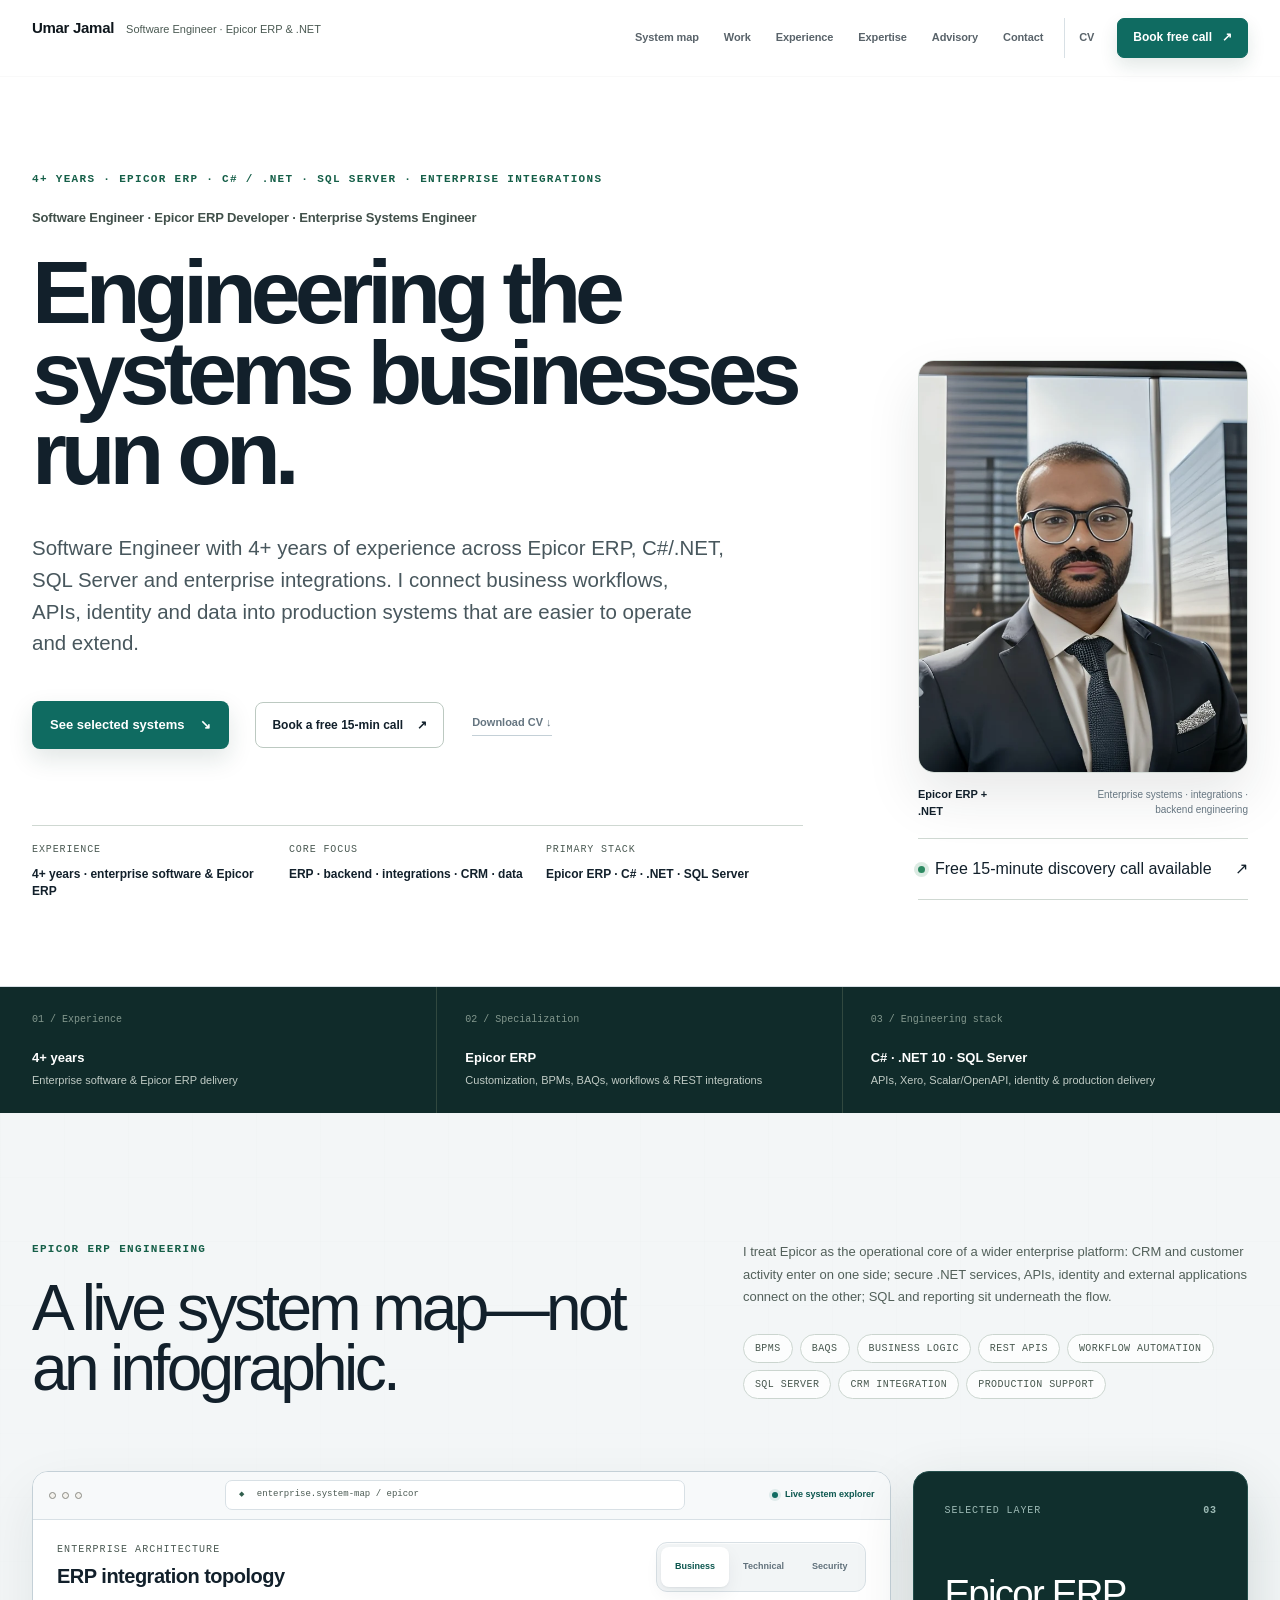
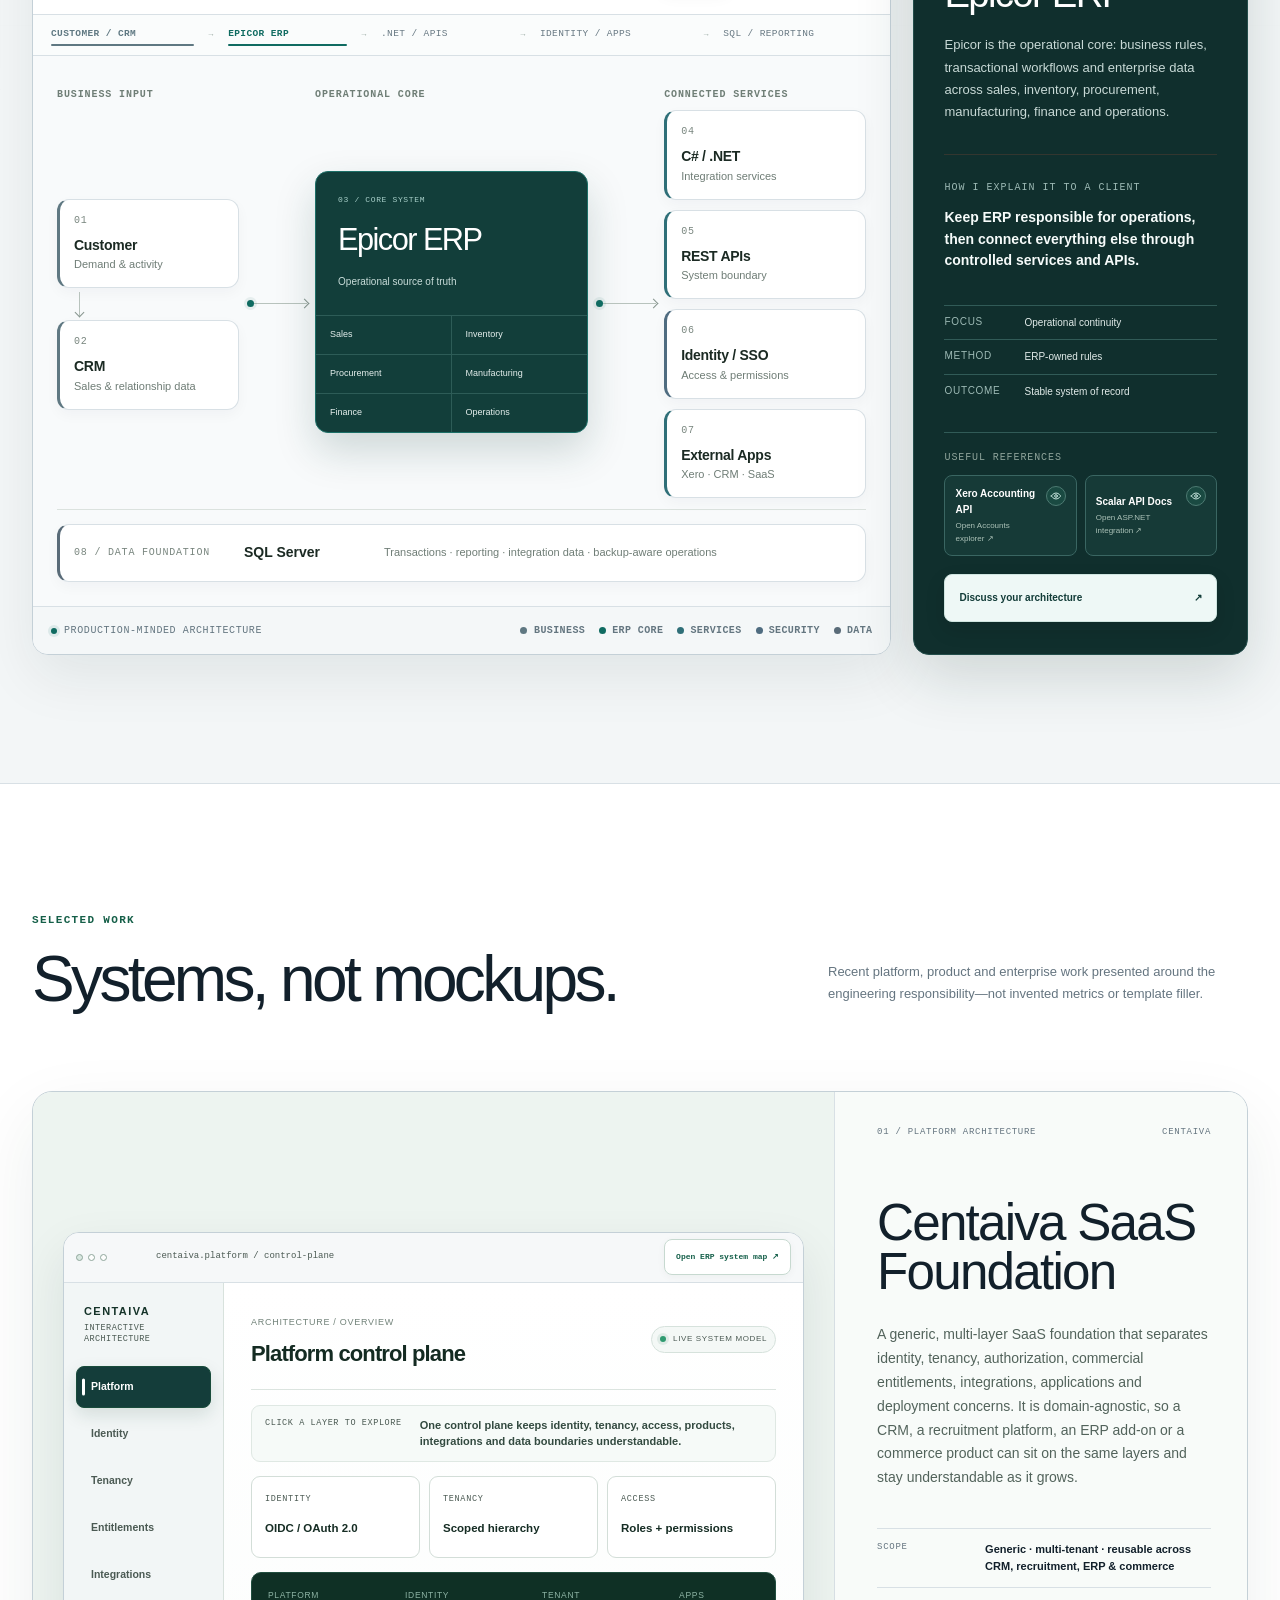
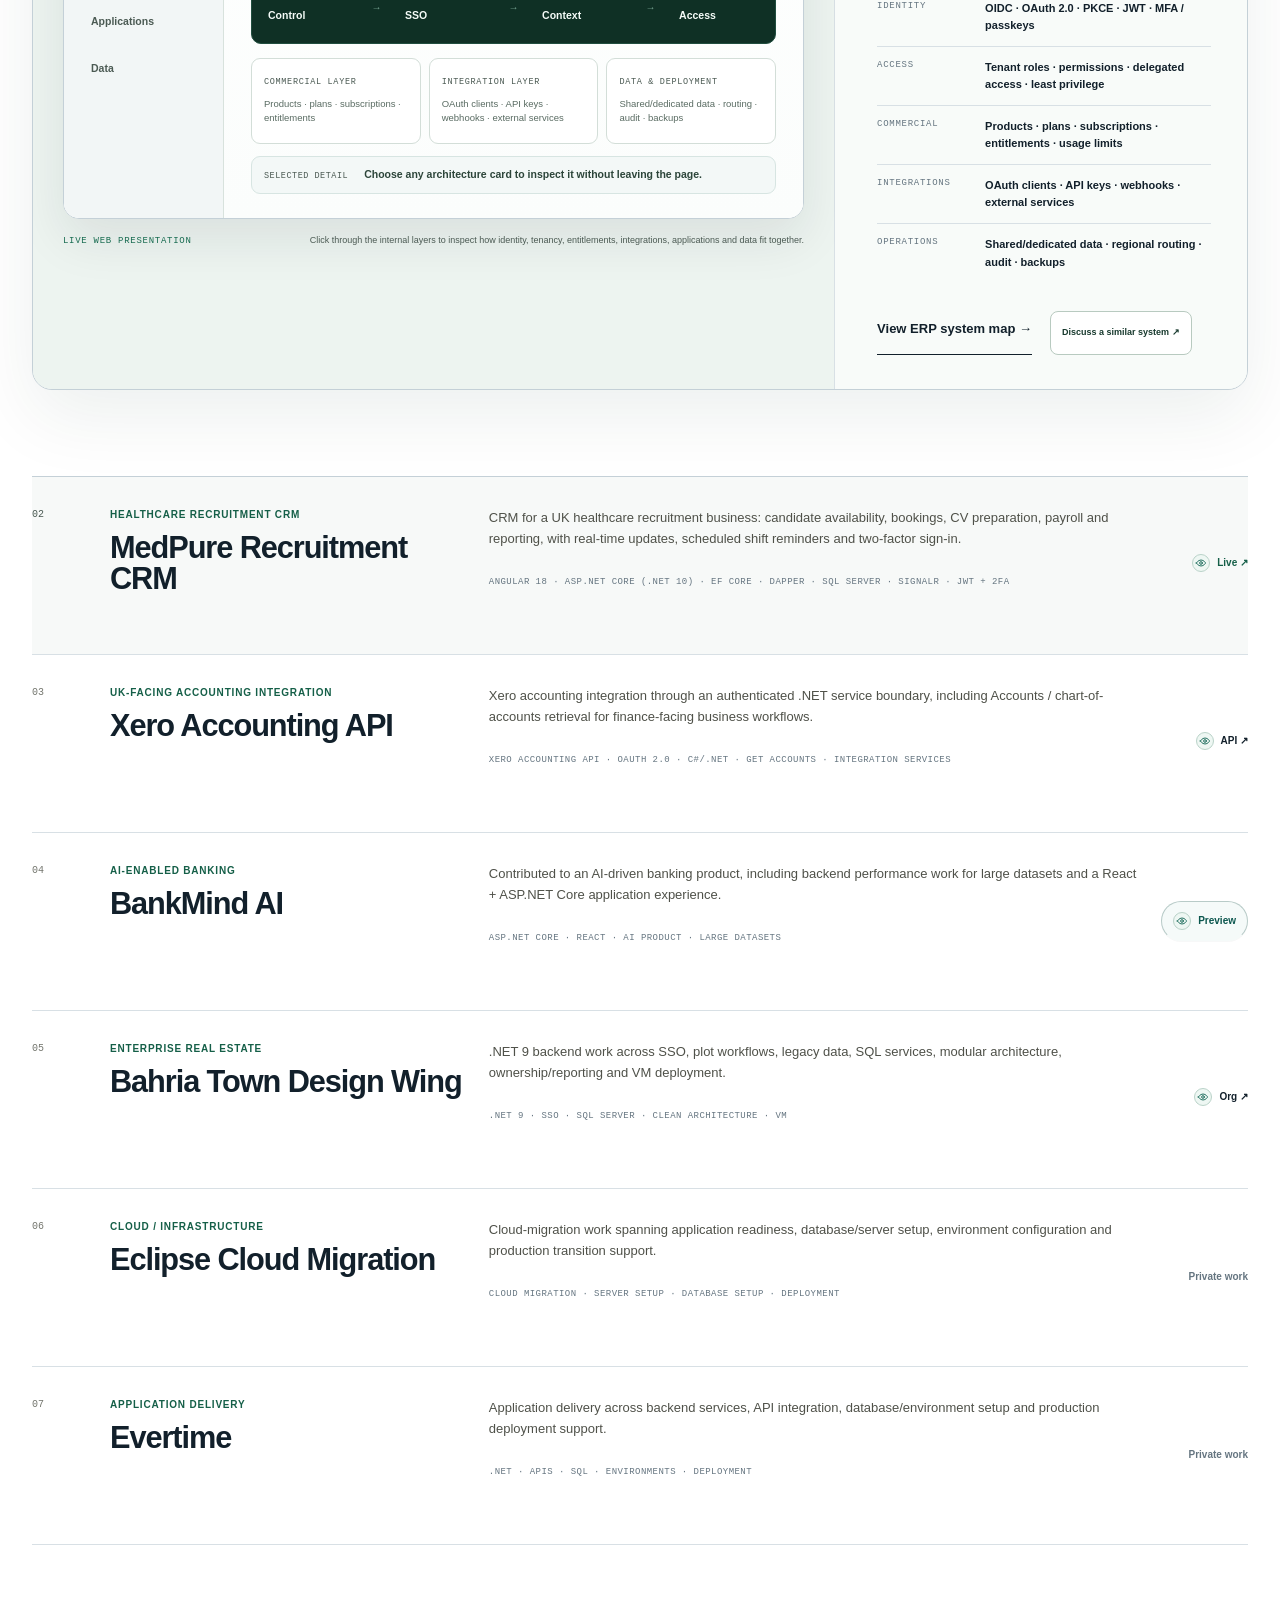
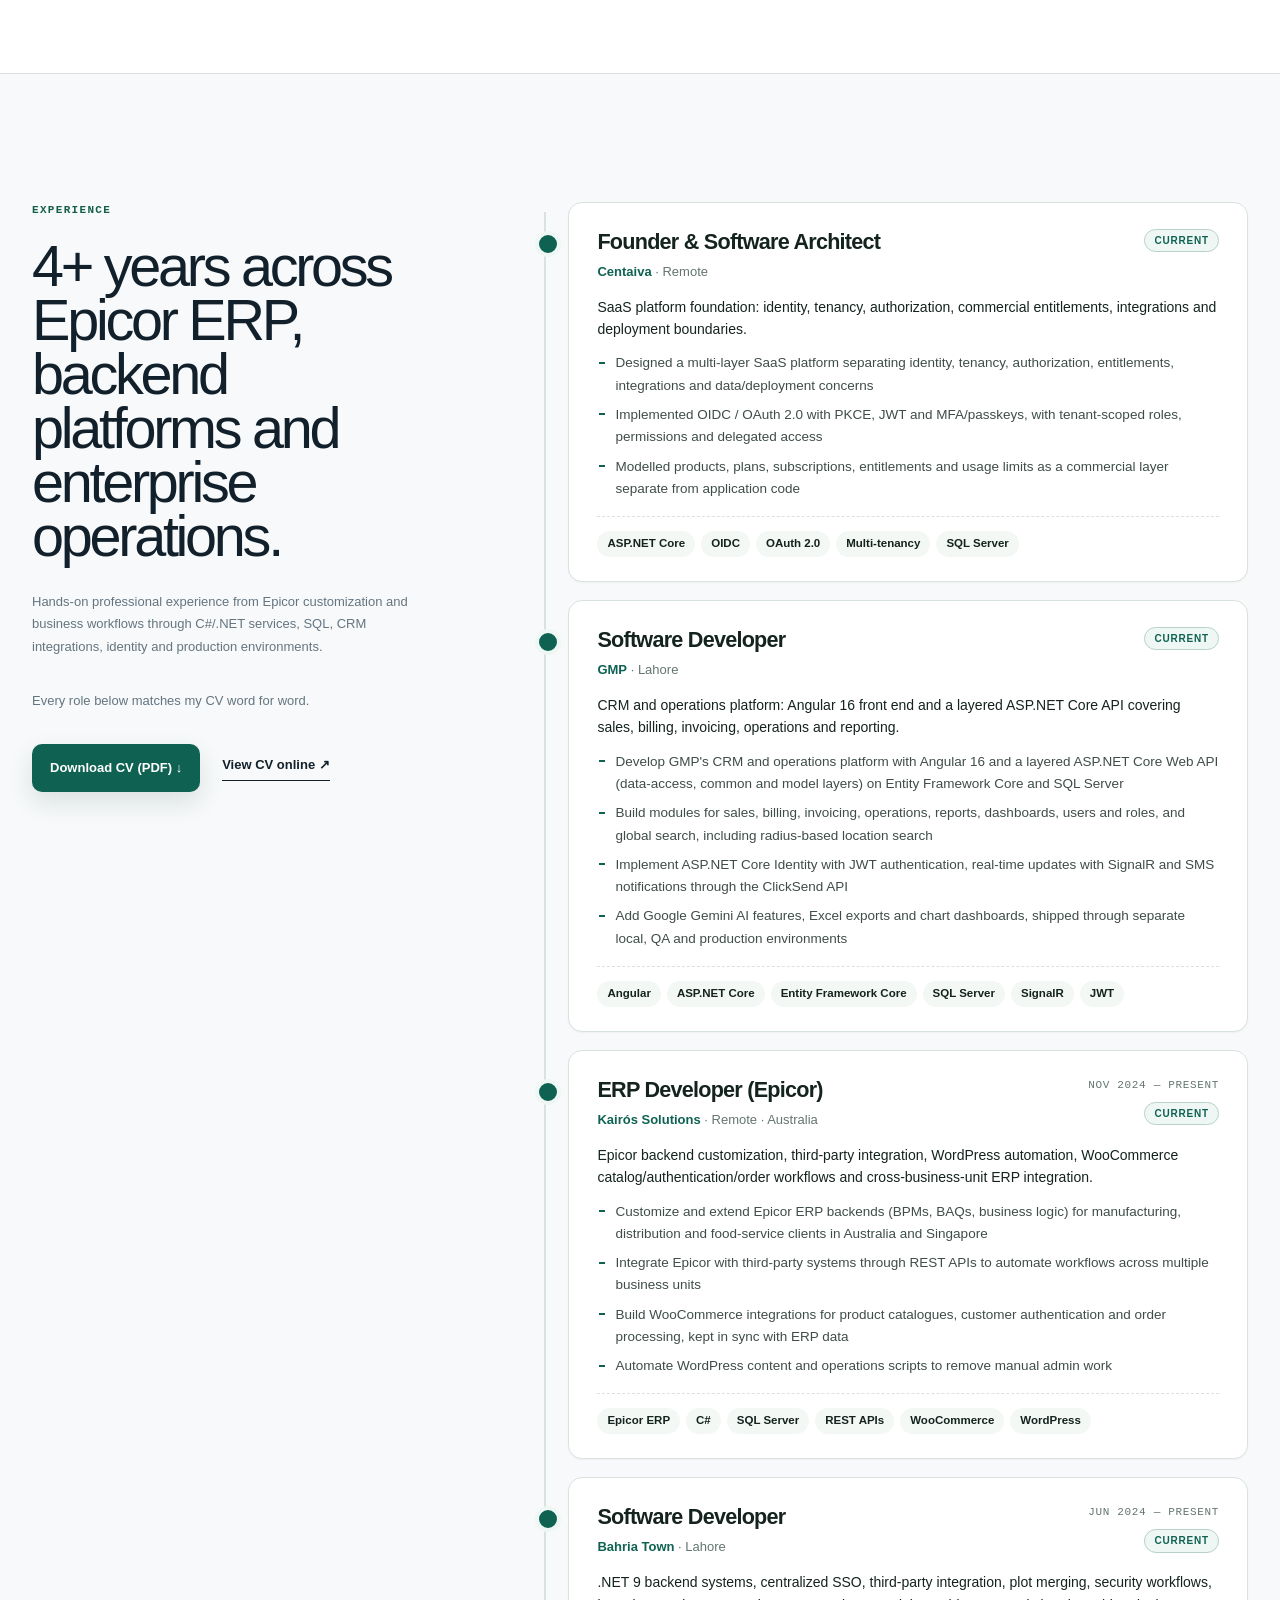
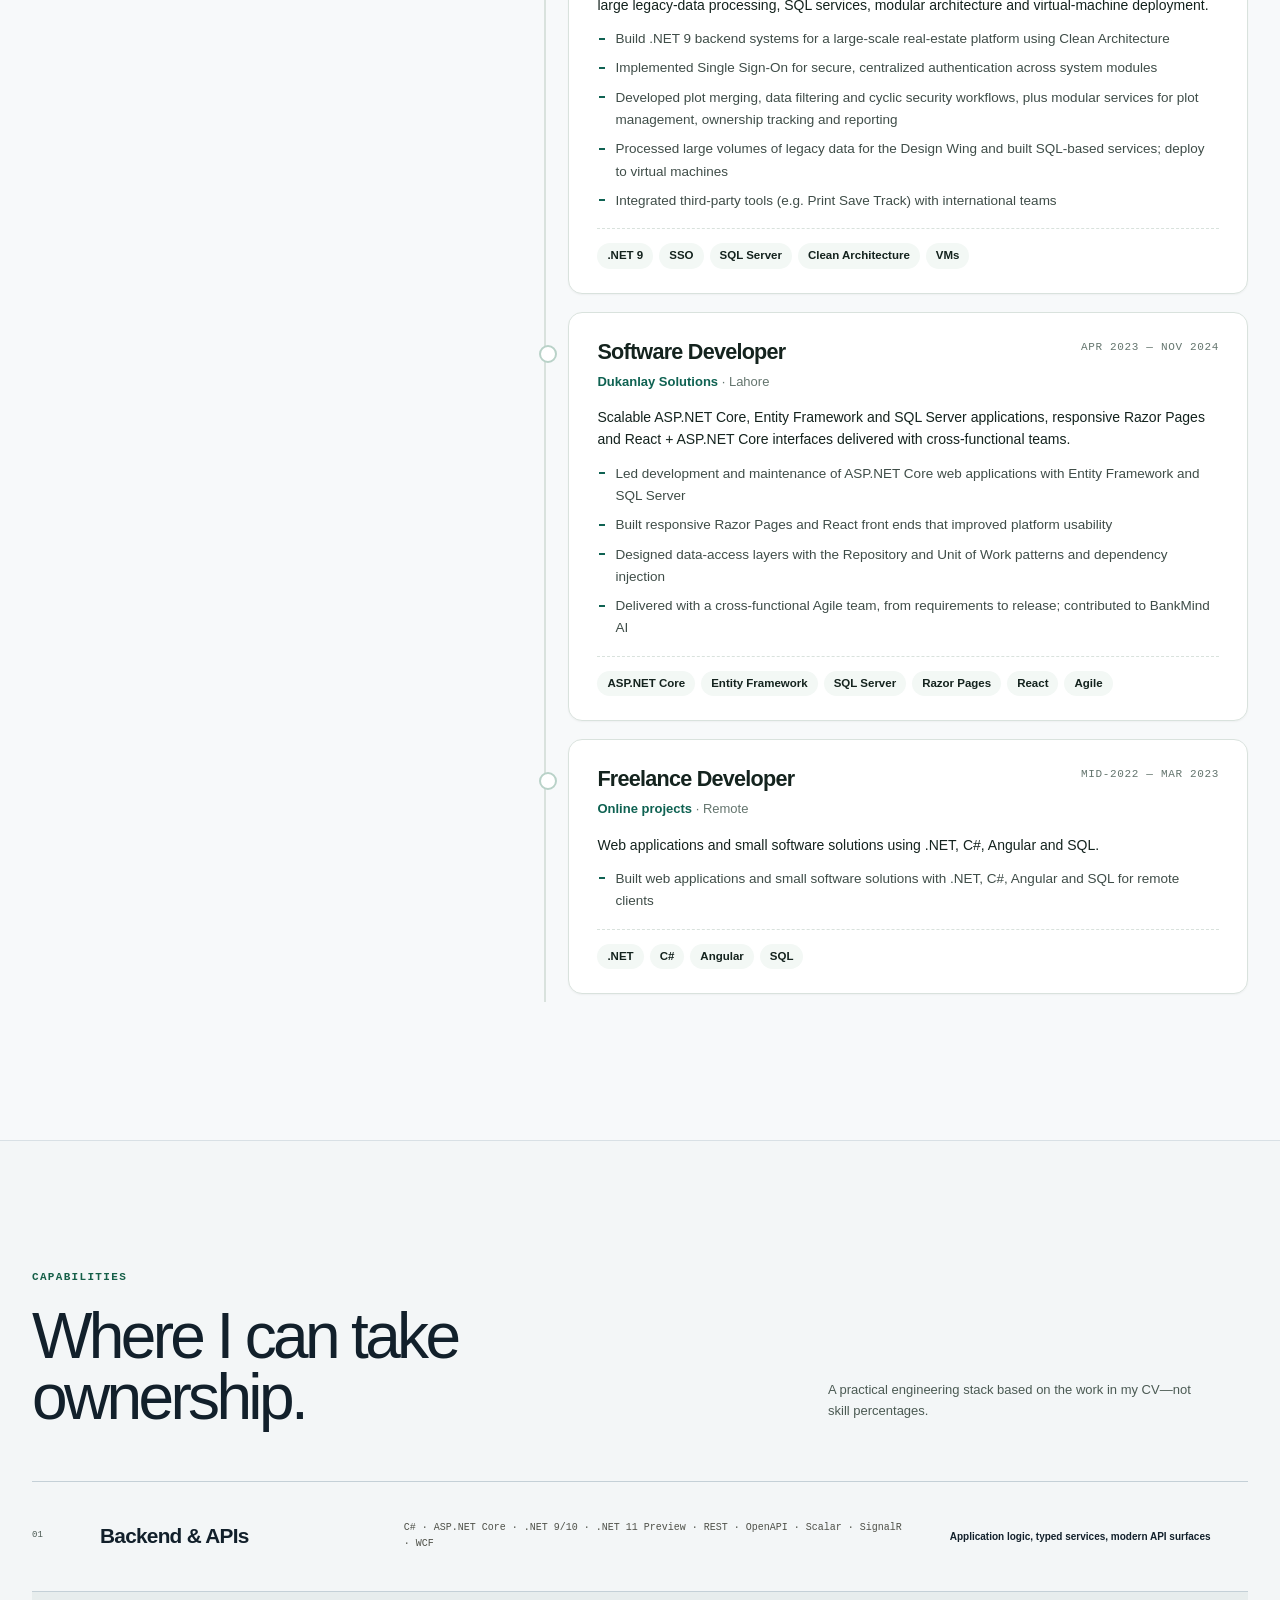
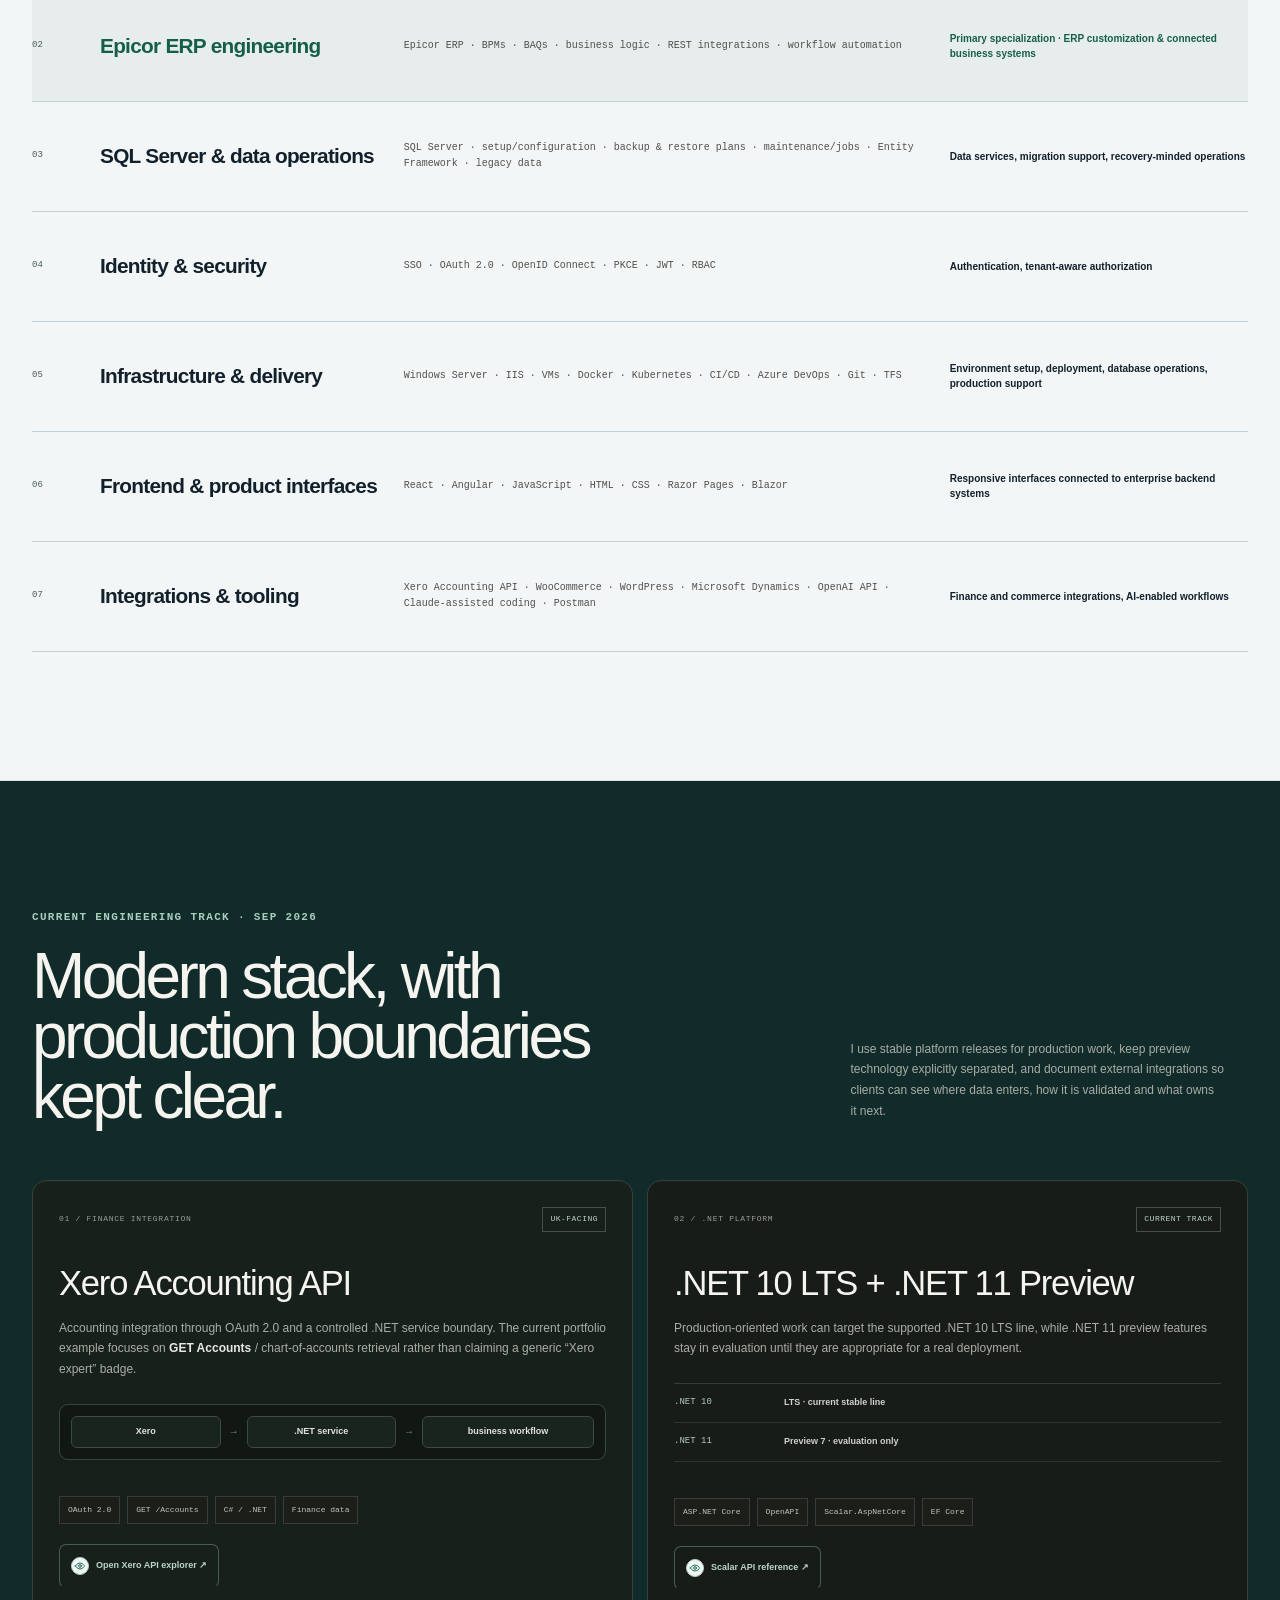
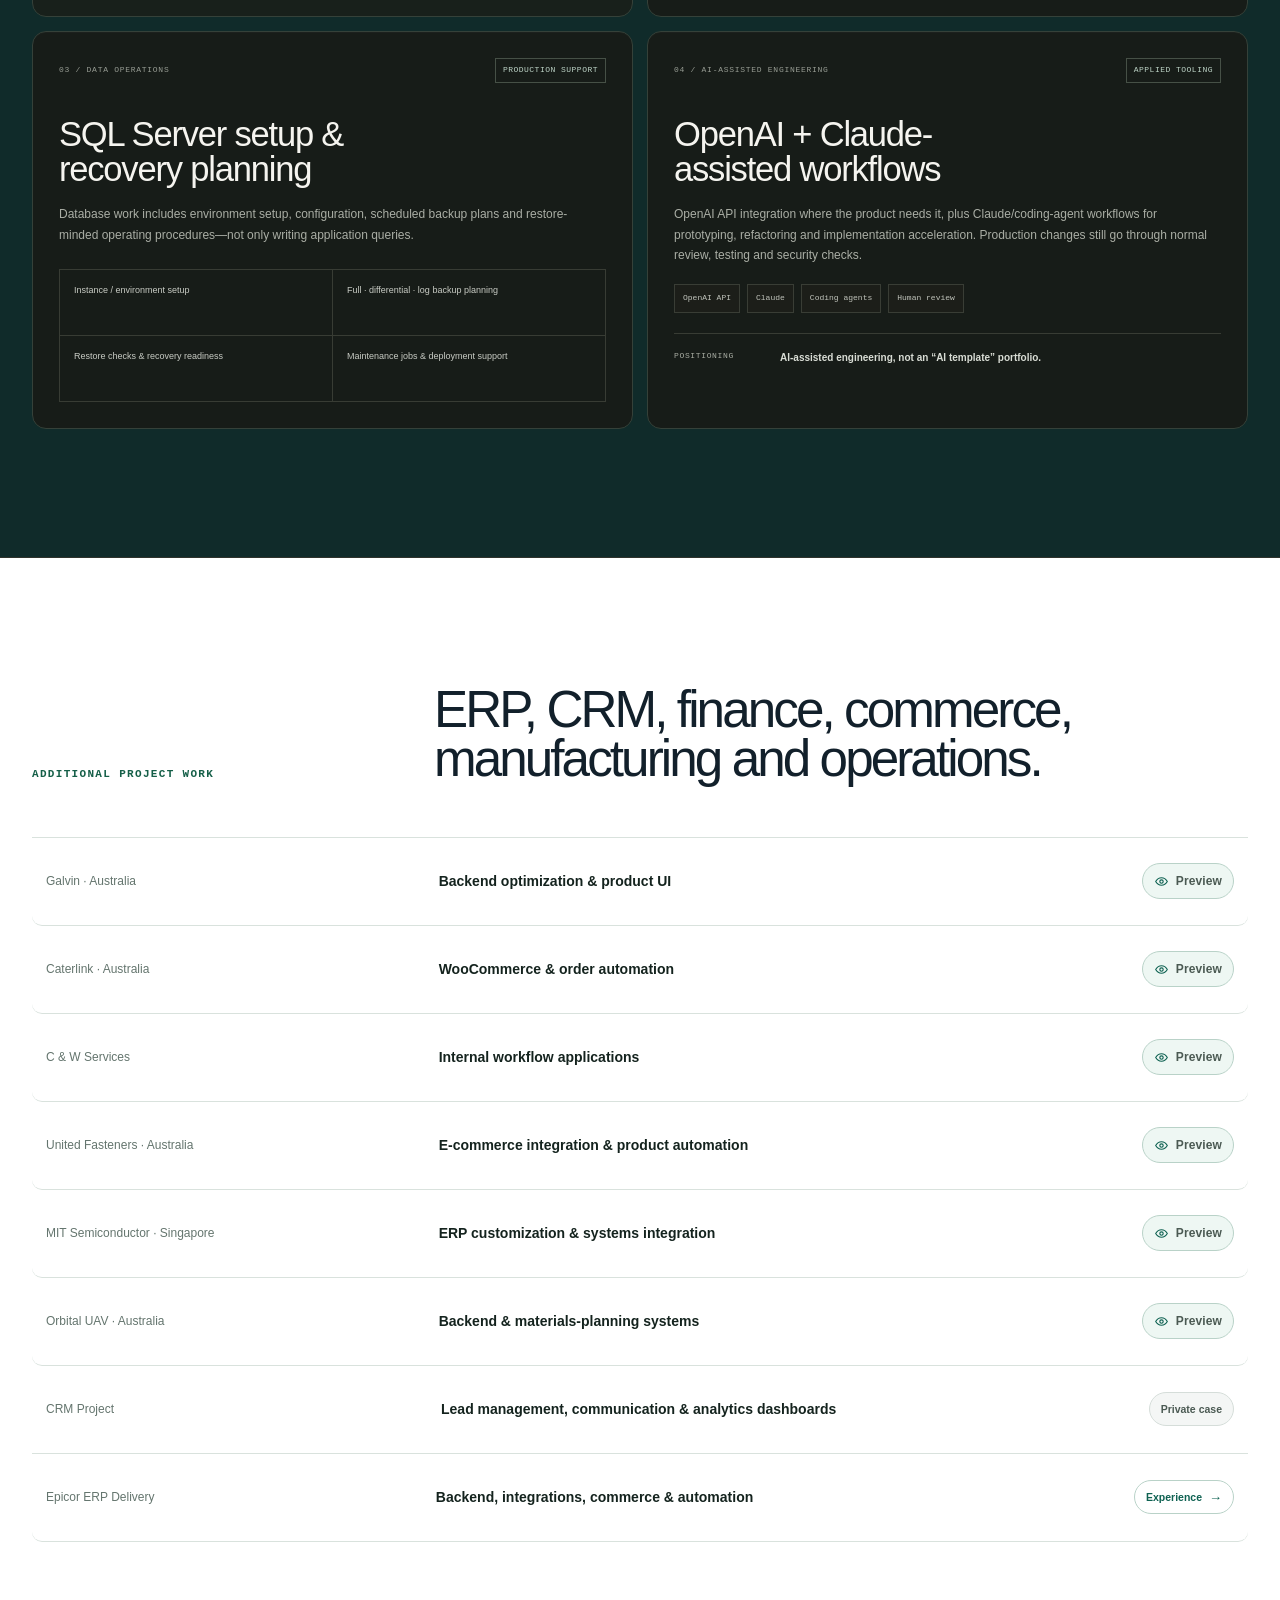
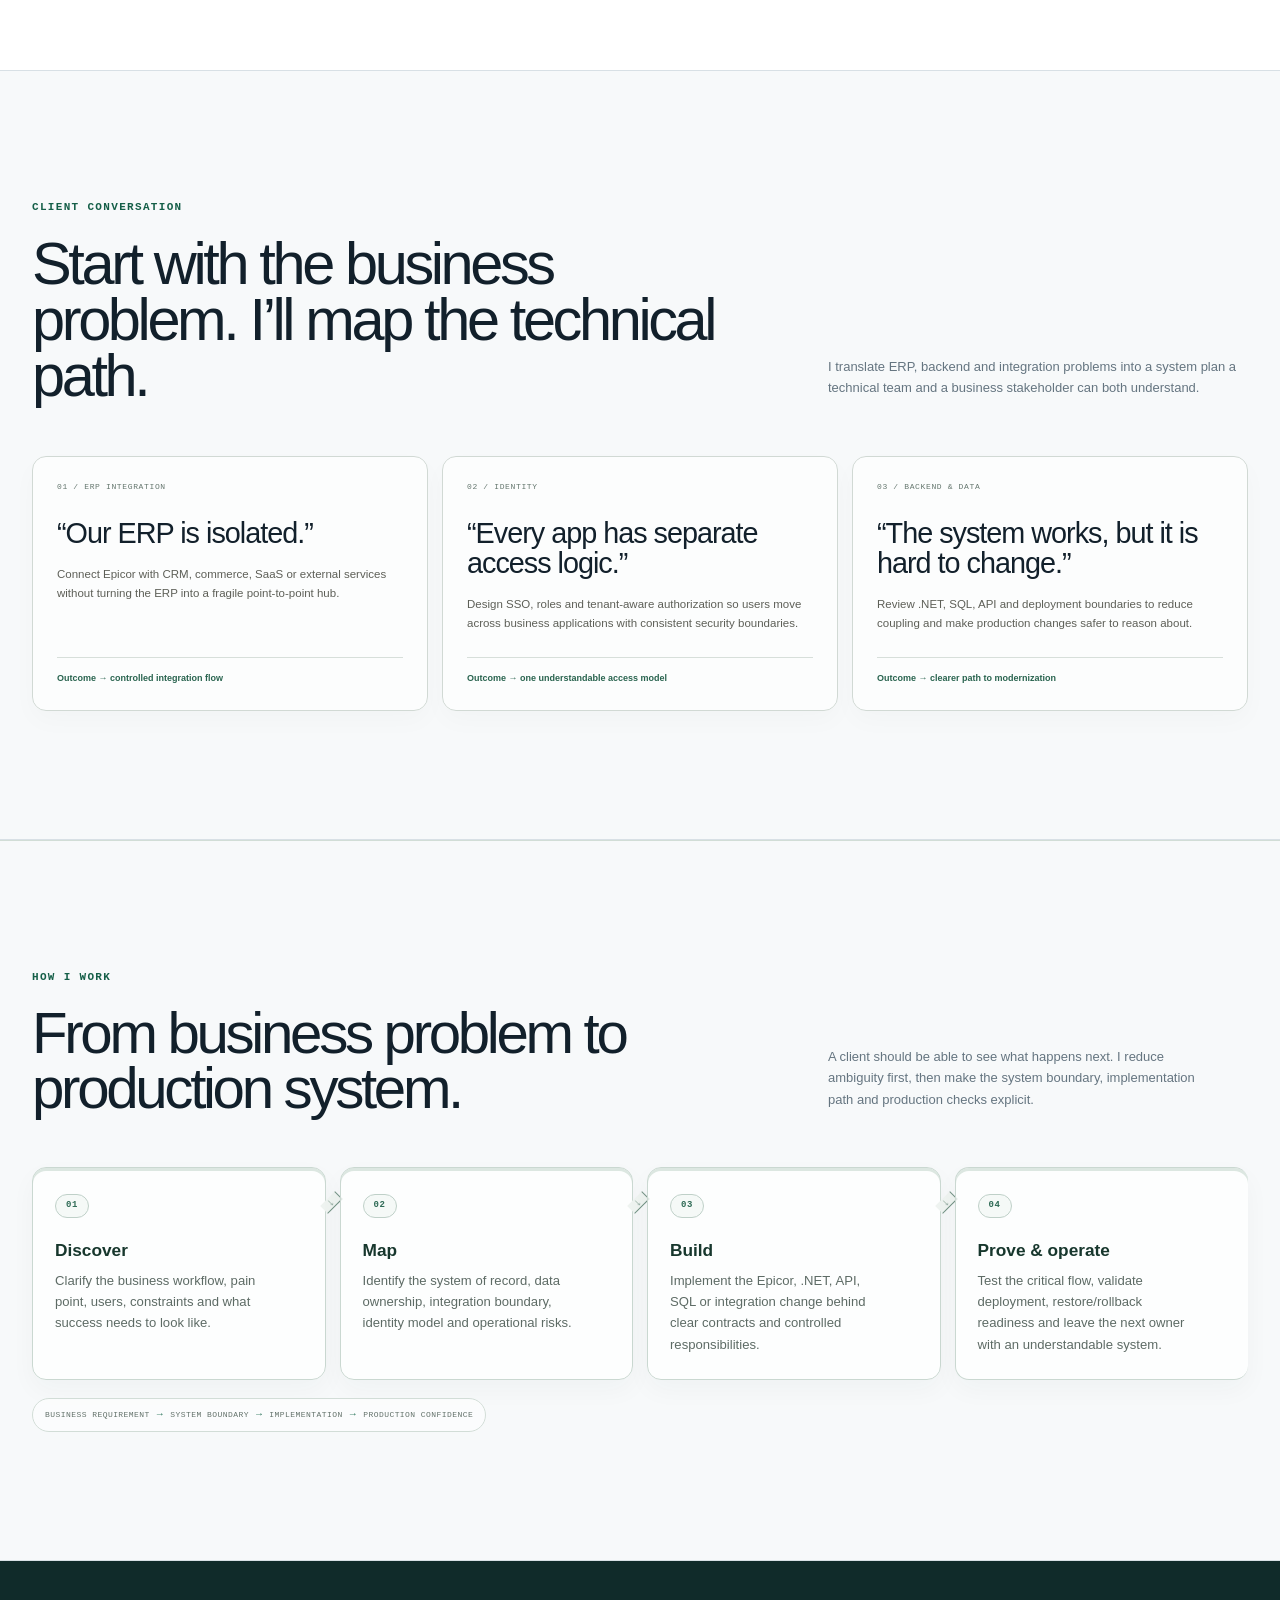
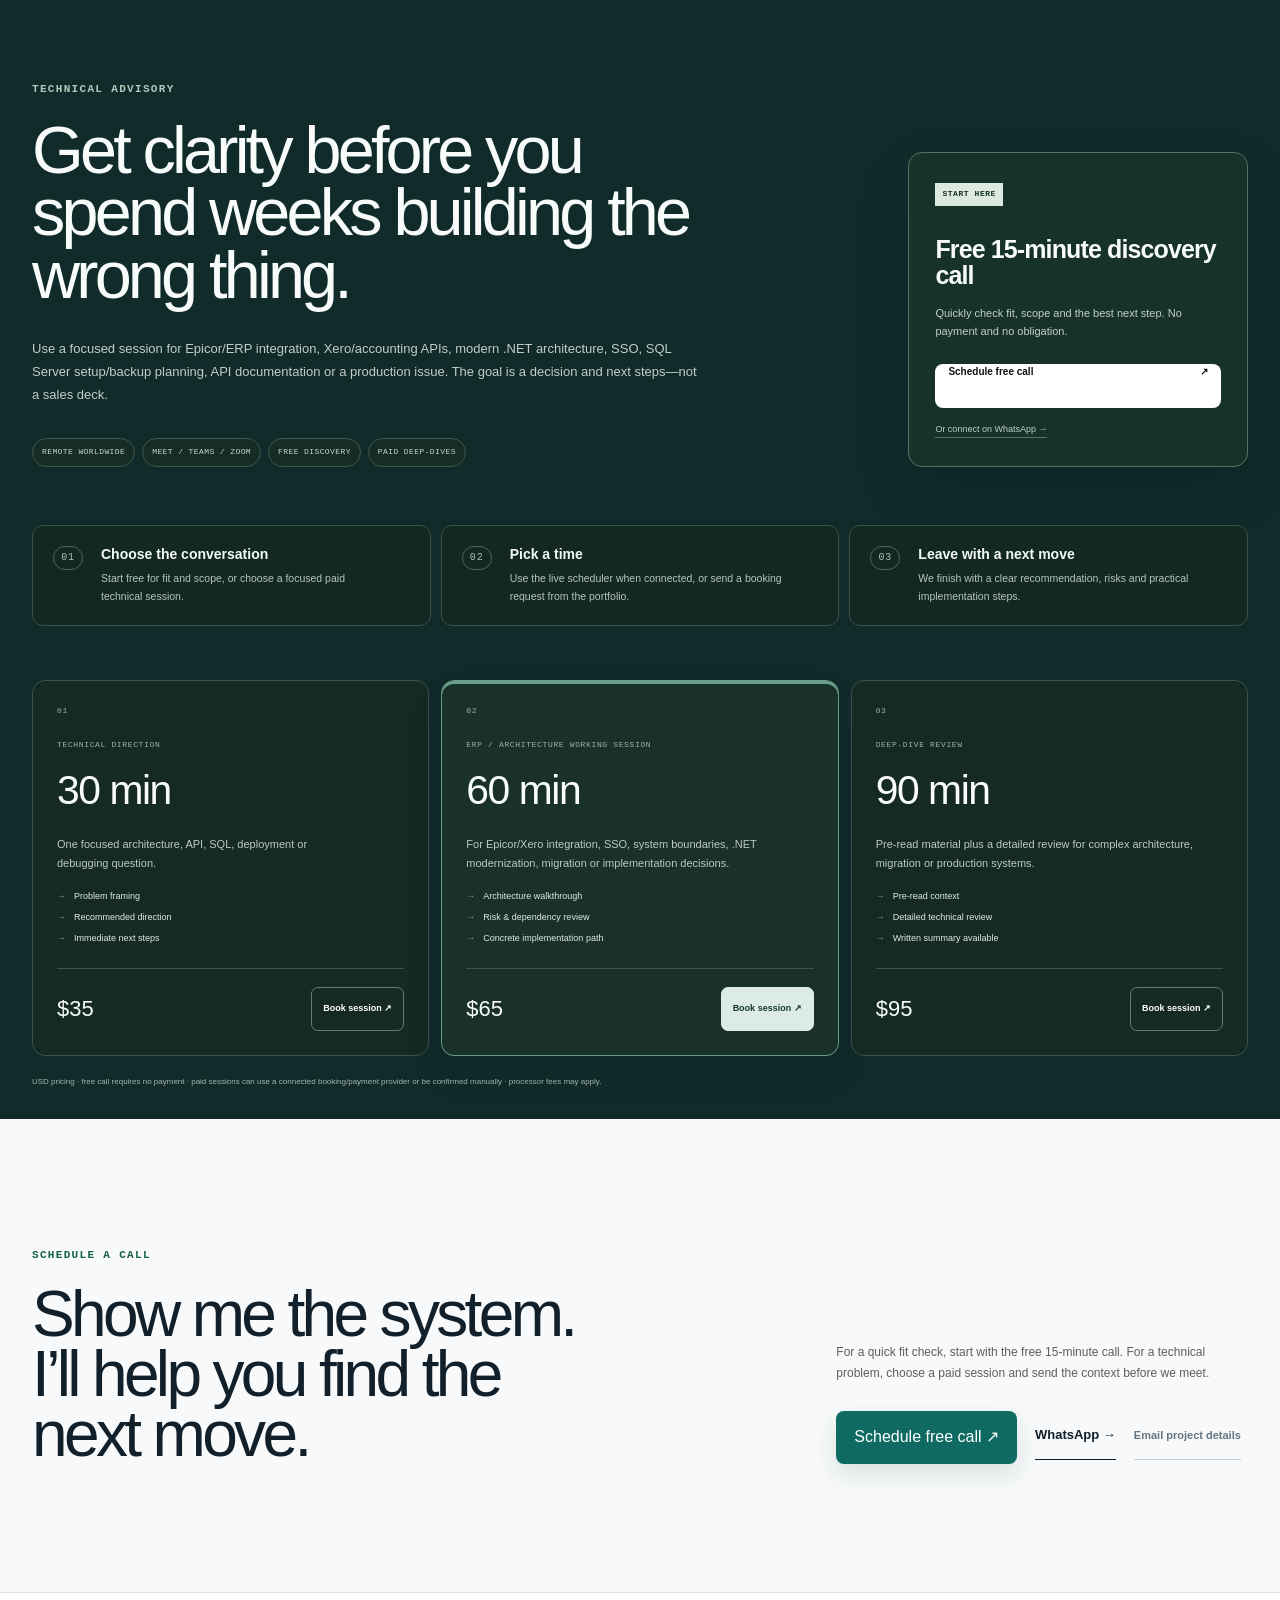
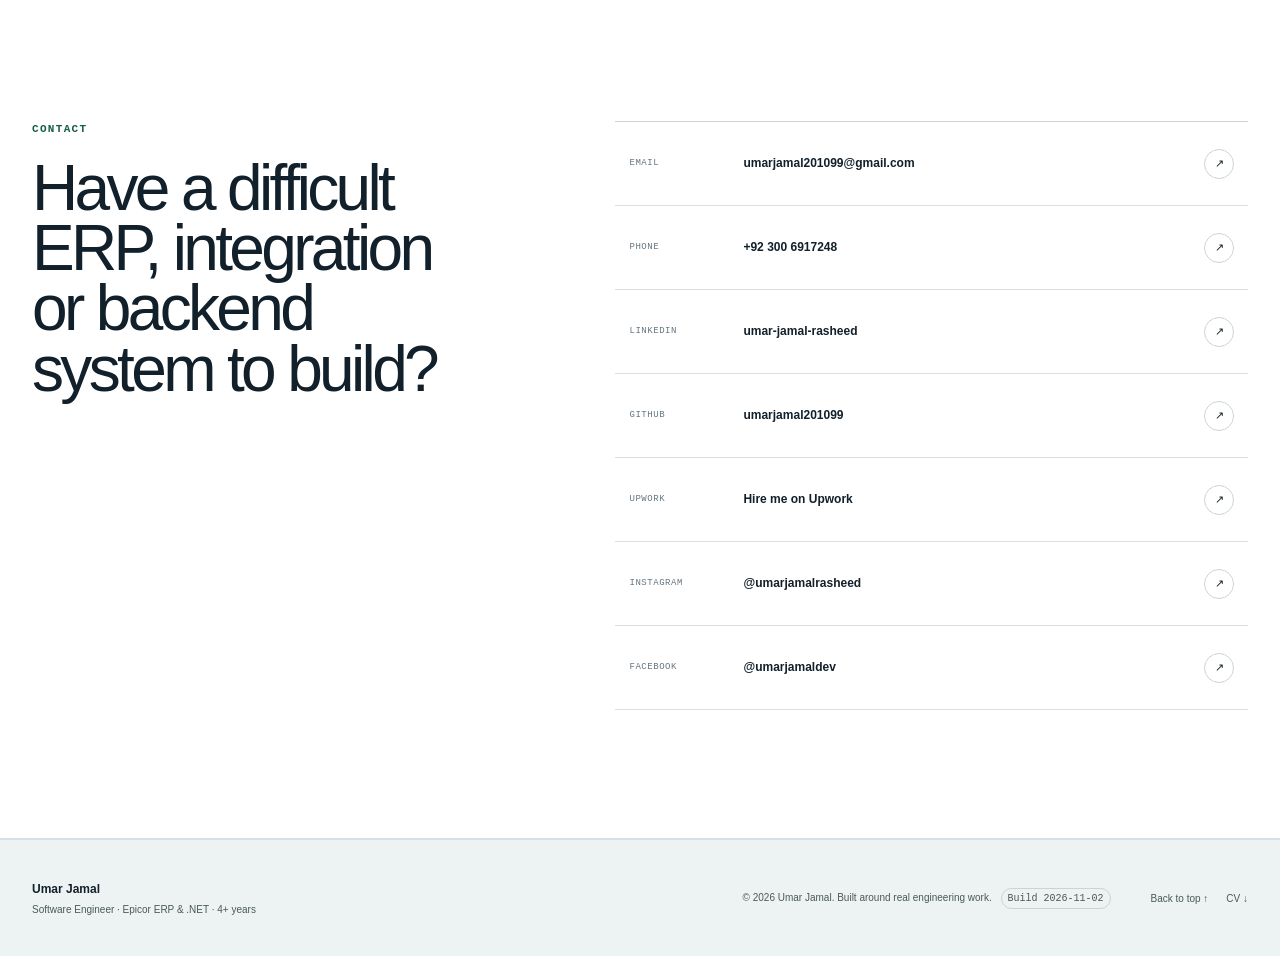
==== commit e6cb961b: "Sync portfolio from JobAppAutomation profile.json" ====
--- a/index.html
+++ b/index.html
@@ -22,7 +22,7 @@
 <link href="assets/favicon.png" rel="icon" type="image/png"/>
 <link href="assets/img/photo.webp" rel="preload" as="image" fetchpriority="high"/>
 <link href="assets/css/site.css" rel="stylesheet"/>
-<script type="application/ld+json">{"@context": "https://schema.org", "@type": "Person", "name": "Umar Jamal", "jobTitle": "Software Engineer · Epicor ERP & .NET", "url": "https://umarjamal201099.github.io/umarjamal/", "image": "https://umarjamal201099.github.io/umarjamal/assets/img/photo.png", "email": "mailto:umarjamal201099@gmail.com", "address": {"@type": "PostalAddress", "addressLocality": "Lahore, Pakistan"}, "sameAs": ["https://www.linkedin.com/in/umar-jamal-rasheed/", "https://github.com/umarjamal201099", "https://umarjamal201099.github.io/umar/"], "alumniOf": "Virtual University of Pakistan", "knowsAbout": [".NET 11 Preview", ".NET 9/10", "ASP.NET Core", "Angular", "Azure DevOps", "BAQs", "BPMs", "Blazor", "C#", "CI/CD", "CSS", "Claude-assisted coding", "Docker", "Entity Framework", "Epicor ERP", "Git", "HTML", "IIS", "JWT", "JavaScript", "Kubernetes", "Microsoft Dynamics", "OAuth 2.0", "OpenAI API", "OpenAPI", "OpenID Connect", "PKCE", "Postman", "RBAC", "REST", "REST integrations", "Razor Pages", "React", "SQL Server", "SSO", "Scalar", "SignalR", "TFS", "VMs", "WCF", "Windows Server", "WooCommerce", "WordPress", "Xero Accounting API", "backup & restore plans", "business logic", "legacy data", "maintenance/jobs", "setup/configuration", "workflow automation"]}</script>
+<script type="application/ld+json">{"@context": "https://schema.org", "@type": "Person", "name": "Umar Jamal", "jobTitle": "Software Engineer · Epicor ERP & .NET", "url": "https://umarjamal201099.github.io/umarjamal/", "image": "https://umarjamal201099.github.io/umarjamal/assets/img/photo.png", "email": "mailto:umarjamal201099@gmail.com", "address": {"@type": "PostalAddress", "addressLocality": "Lahore, Pakistan"}, "sameAs": ["https://www.linkedin.com/in/umar-jamal-rasheed/", "https://github.com/umarjamal201099", "https://umarjamal201099.github.io/umar/", "https://www.upwork.com/freelancers/umarjamal2", "https://www.instagram.com/umarjamalrasheed/", "https://www.facebook.com/umarjamaldev/"], "alumniOf": "Virtual University of Pakistan", "knowsAbout": [".NET 11 Preview", ".NET 9/10", "ASP.NET Core", "Angular", "Azure DevOps", "BAQs", "BPMs", "Blazor", "C#", "CI/CD", "CSS", "Claude-assisted coding", "Docker", "Entity Framework", "Epicor ERP", "Git", "HTML", "IIS", "JWT", "JavaScript", "Kubernetes", "Microsoft Dynamics", "OAuth 2.0", "OpenAI API", "OpenAPI", "OpenID Connect", "PKCE", "Postman", "RBAC", "REST", "REST integrations", "Razor Pages", "React", "SQL Server", "SSO", "Scalar", "SignalR", "TFS", "VMs", "WCF", "Windows Server", "WooCommerce", "WordPress", "Xero Accounting API", "backup & restore plans", "business logic", "legacy data", "maintenance/jobs", "setup/configuration", "workflow automation"]}</script>
 </head>
 <body>
 <a class="skip-link" href="#main">Skip to content</a>
@@ -560,6 +560,9 @@
 <a href="tel:+923006917248"><span>Phone</span><strong>+92 300 6917248</strong><i>↗</i></a>
 <a href="https://www.linkedin.com/in/umar-jamal-rasheed/" rel="noopener noreferrer" target="_blank"><span>LinkedIn</span><strong>umar-jamal-rasheed</strong><i>↗</i></a>
 <a href="https://github.com/umarjamal201099" rel="noopener noreferrer" target="_blank"><span>GitHub</span><strong>umarjamal201099</strong><i>↗</i></a>
+<a href="https://www.upwork.com/freelancers/umarjamal2" rel="noopener noreferrer" target="_blank"><span>Upwork</span><strong>Hire me on Upwork</strong><i>↗</i></a>
+<a href="https://www.instagram.com/umarjamalrasheed/" rel="noopener noreferrer" target="_blank"><span>Instagram</span><strong>@umarjamalrasheed</strong><i>↗</i></a>
+<a href="https://www.facebook.com/umarjamaldev/" rel="noopener noreferrer" target="_blank"><span>Facebook</span><strong>@umarjamaldev</strong><i>↗</i></a>
 </div>
 </div>
 </section>
@@ -567,7 +570,7 @@
 <footer class="site-footer">
 <div class="wrap footer-grid">
 <div><strong>Umar Jamal</strong><span>Software Engineer · Epicor ERP &amp; .NET · 4+ years</span></div>
-<p>© <span data-year=""></span> Umar Jamal. Built around real engineering work. <span class="build-tag">Build 2026-10-11</span></p>
+<p>© <span data-year=""></span> Umar Jamal. Built around real engineering work. <span class="build-tag">Build 2026-11-02</span></p>
 <div><a href="#top">Back to top ↑</a><a download="" href="assets/Umar-Jamal-CV.pdf">CV ↓</a></div>
 </div>
 </footer>
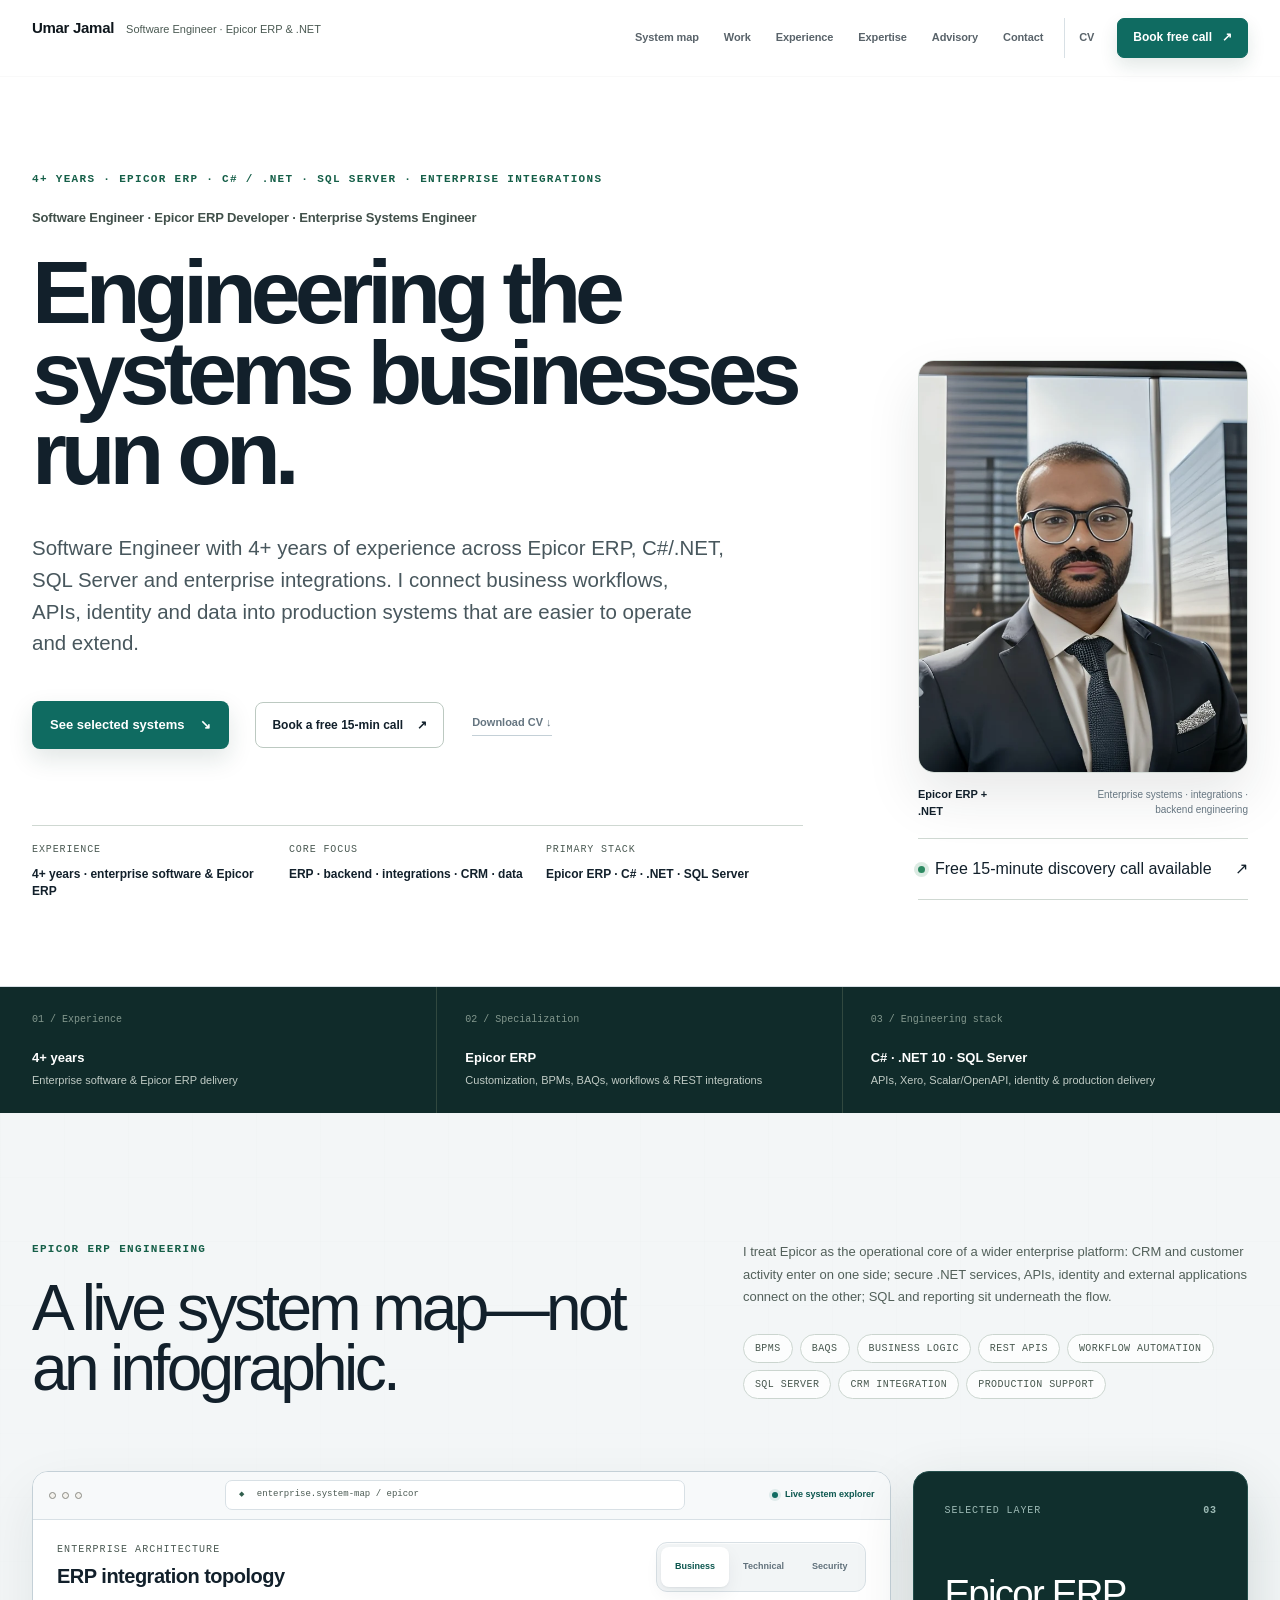
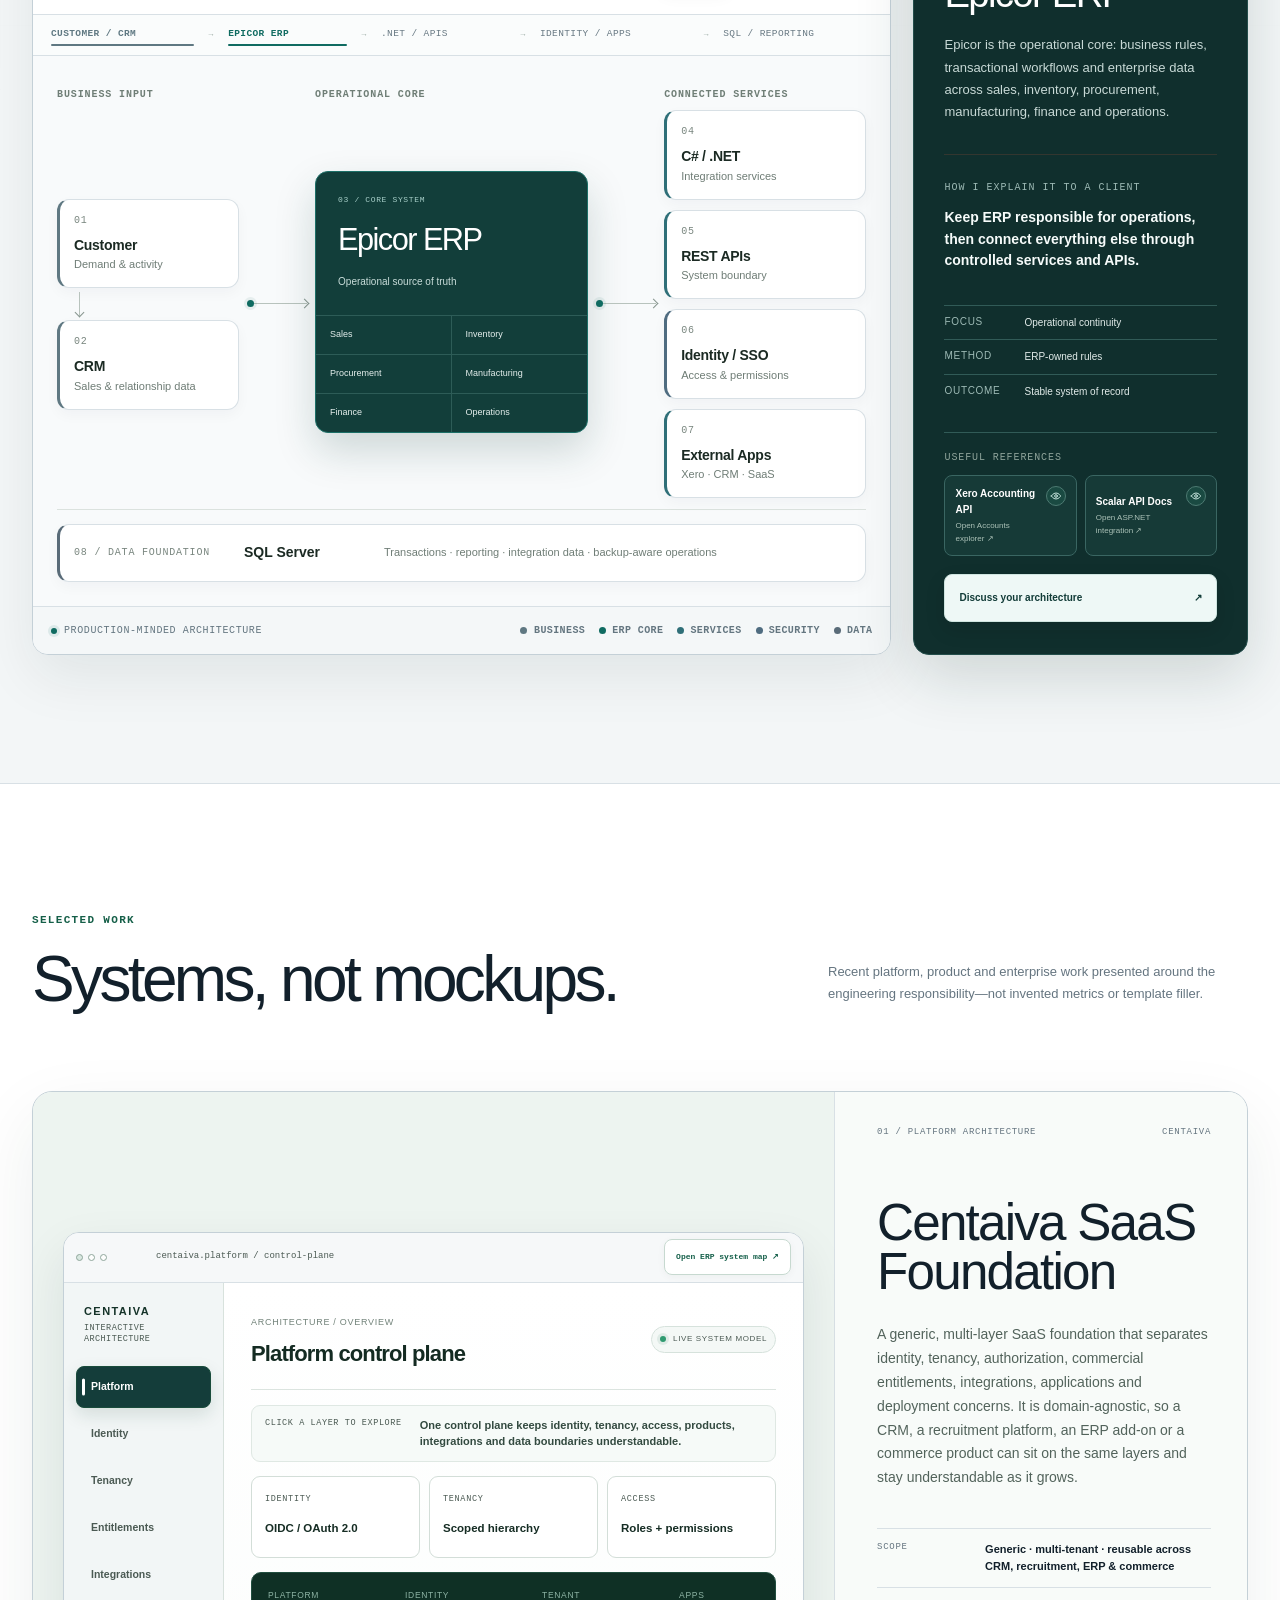
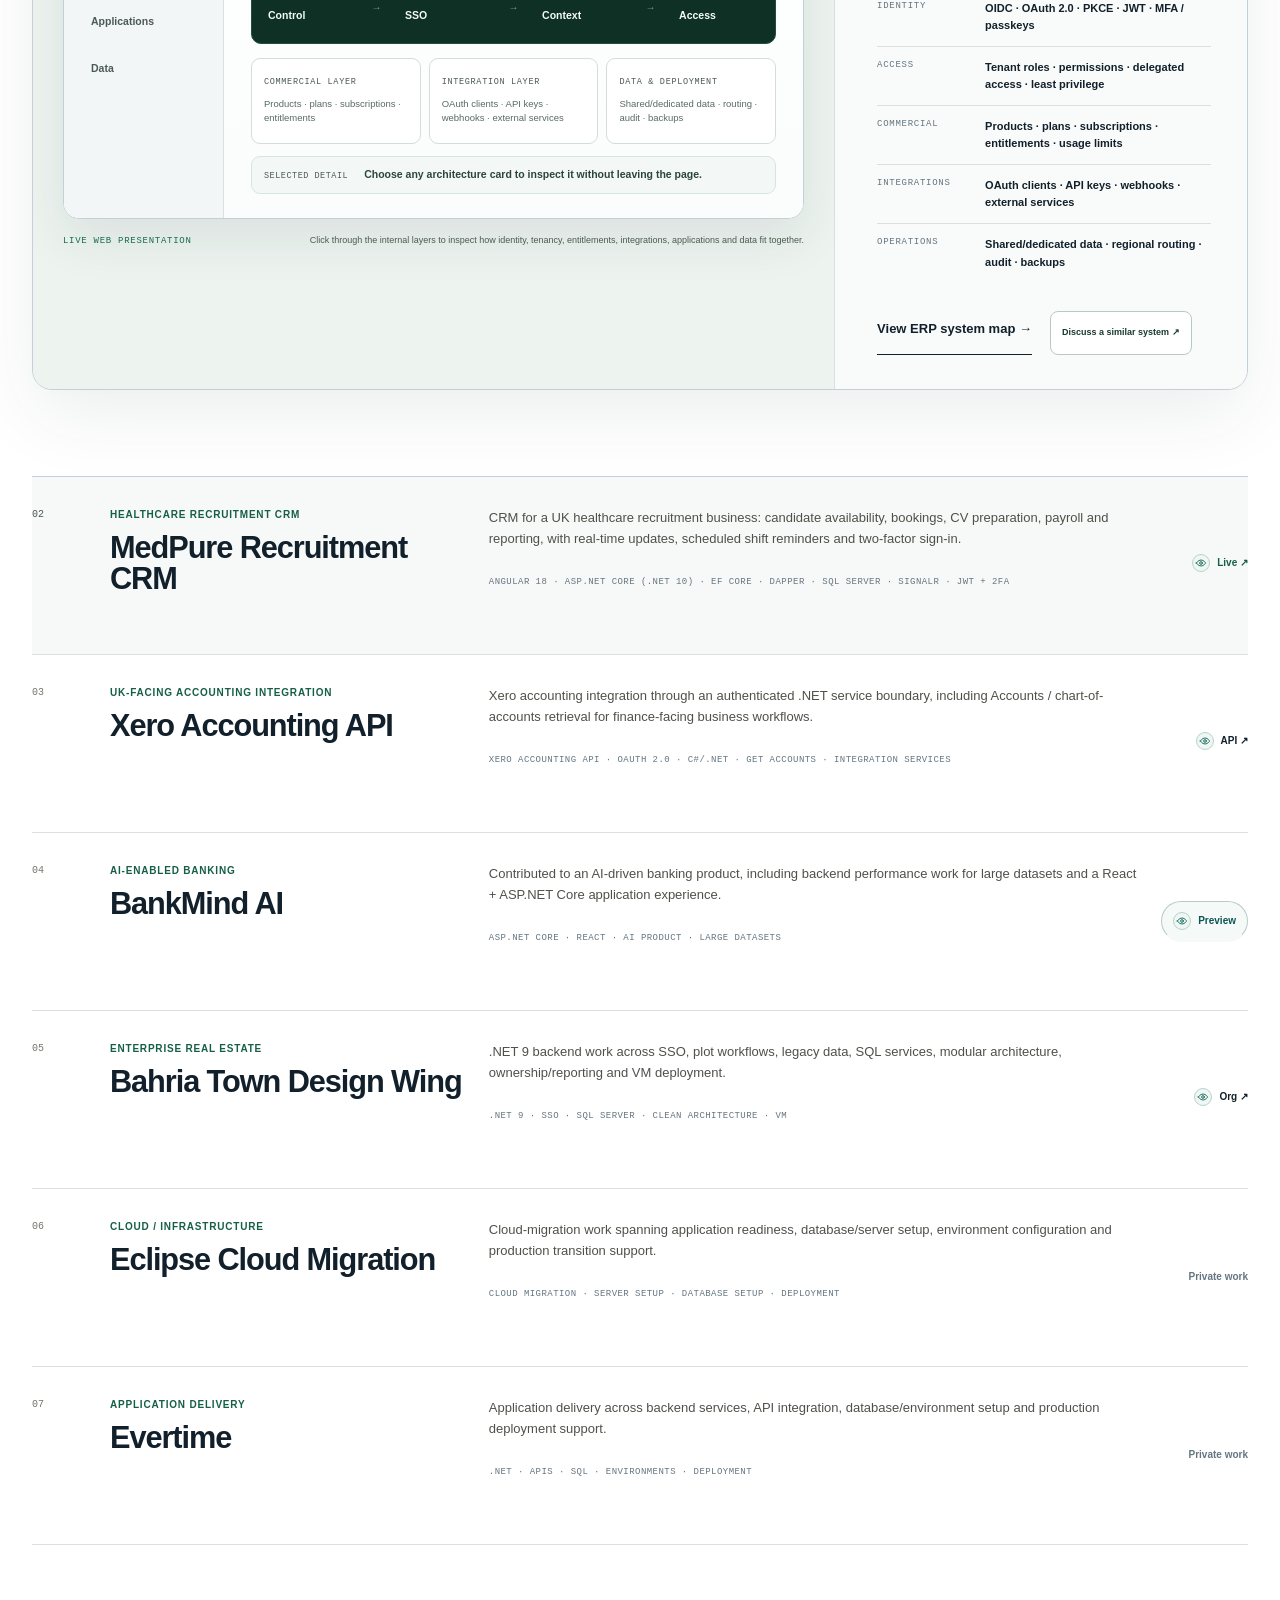
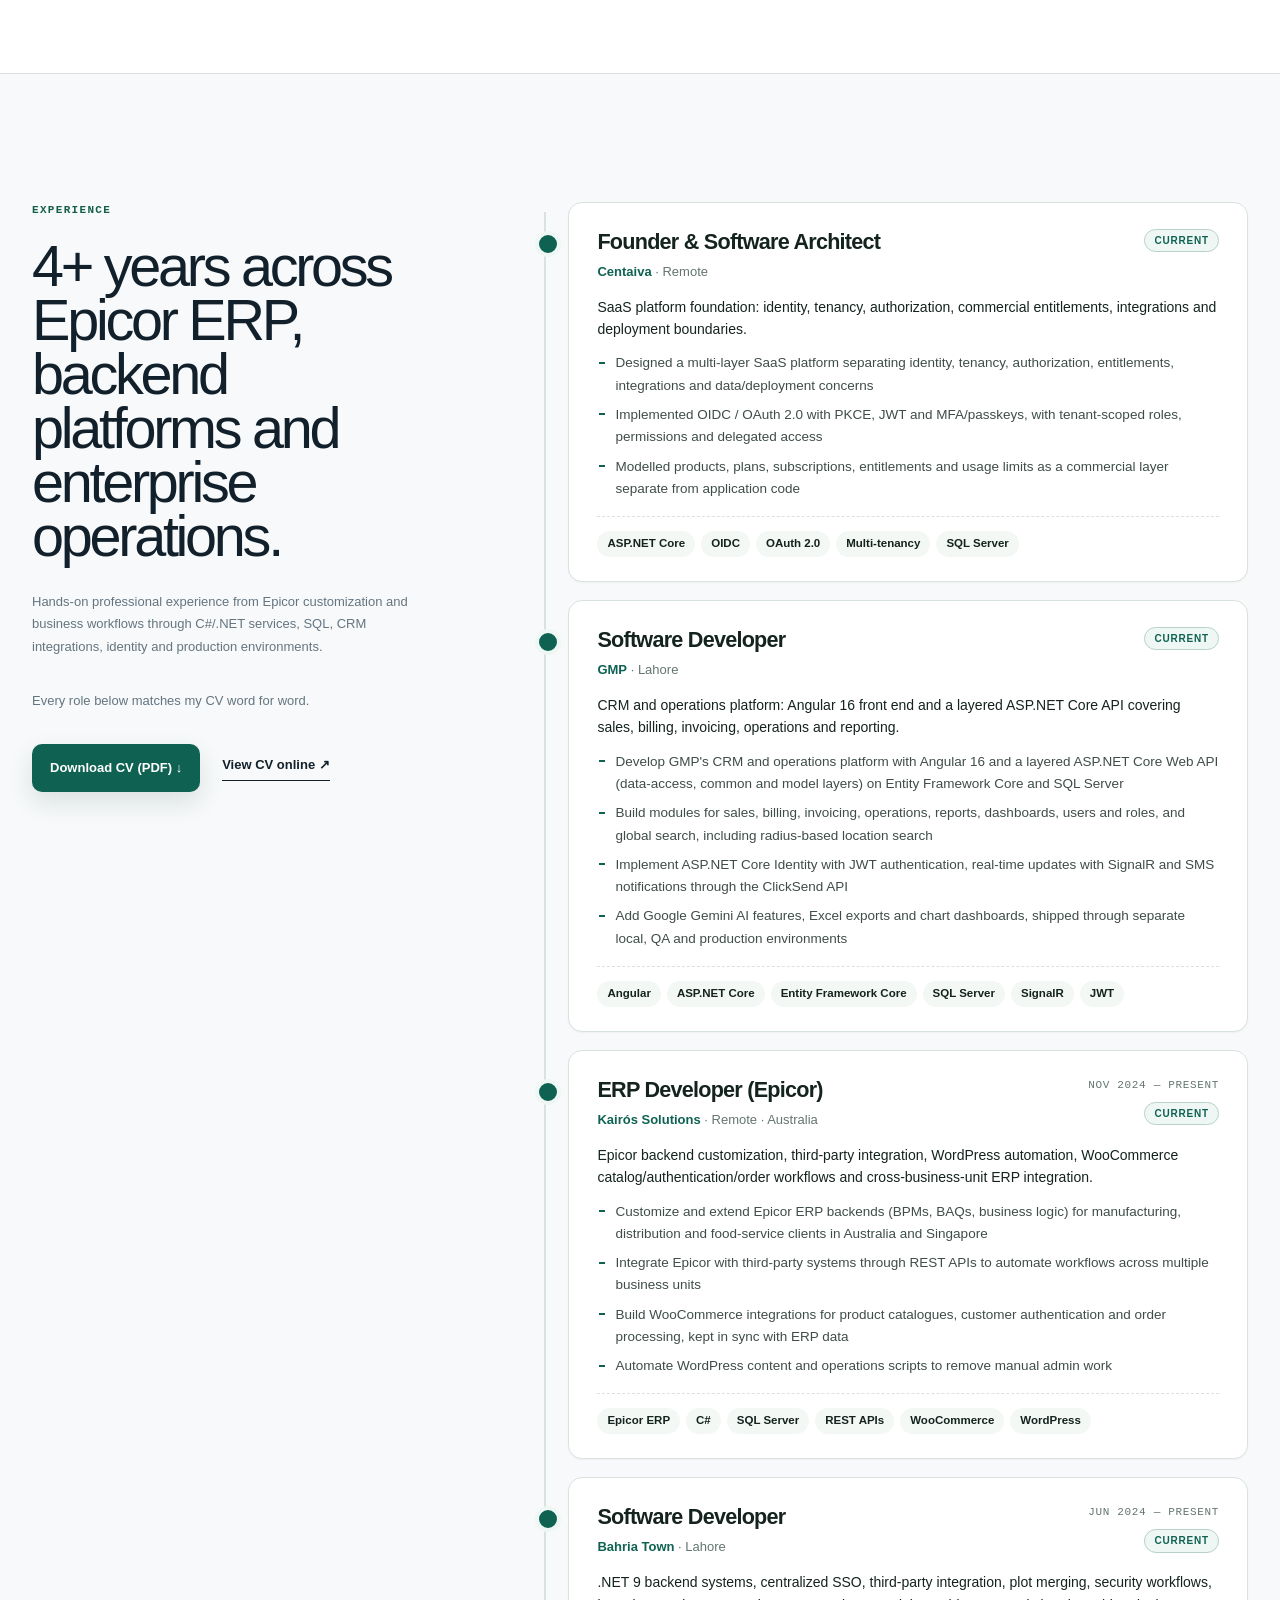
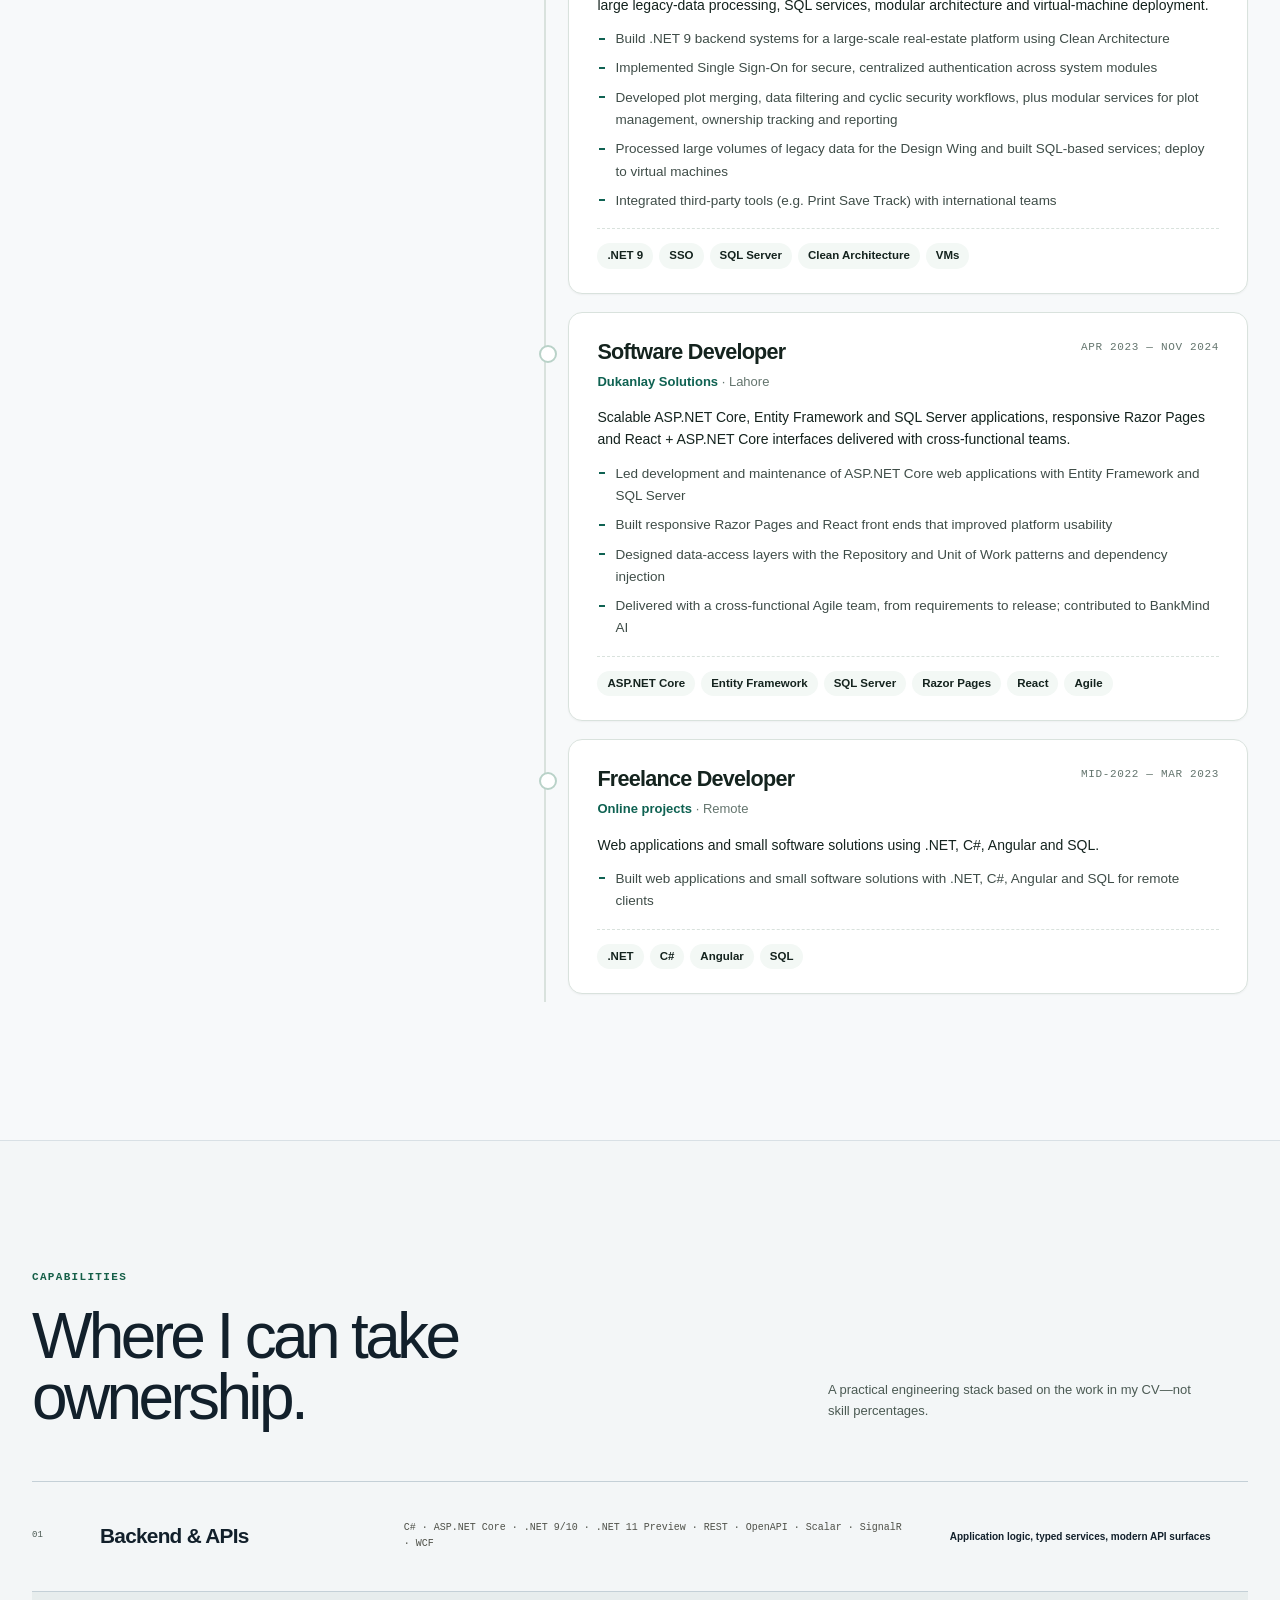
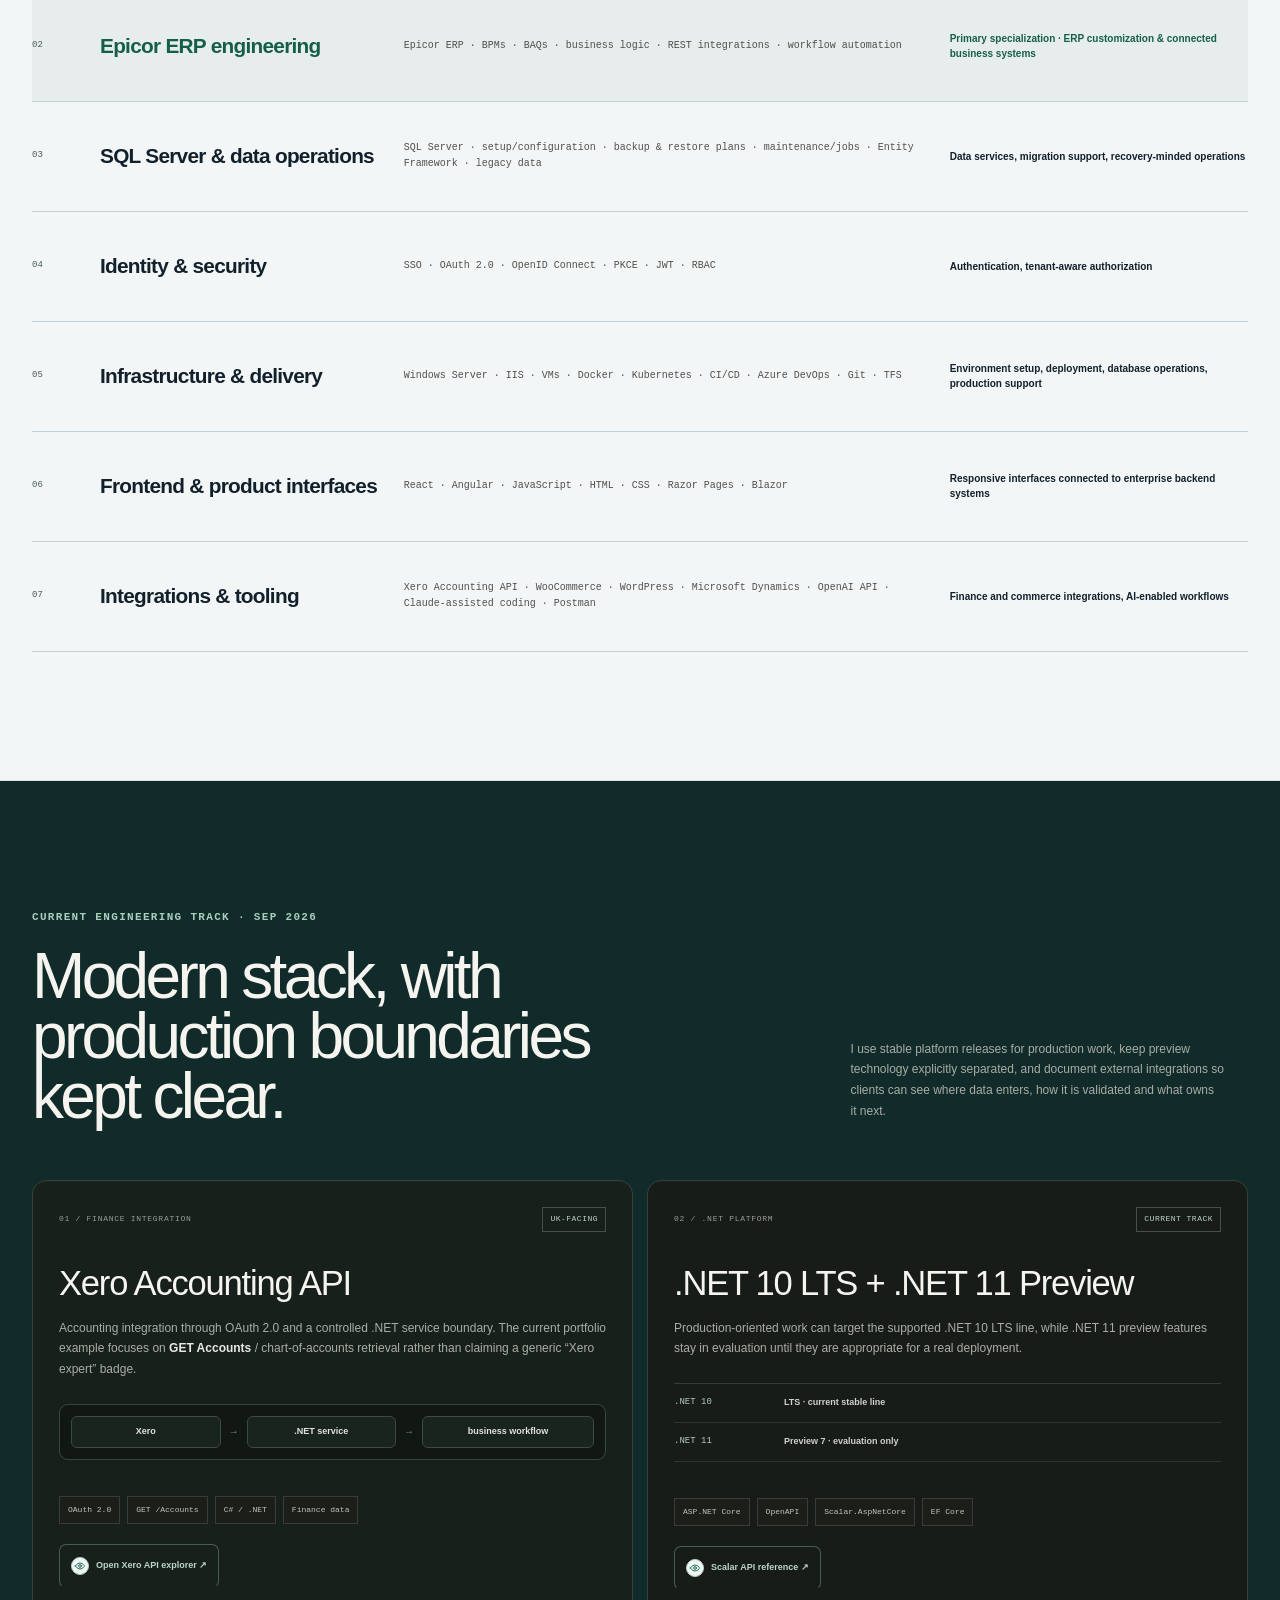
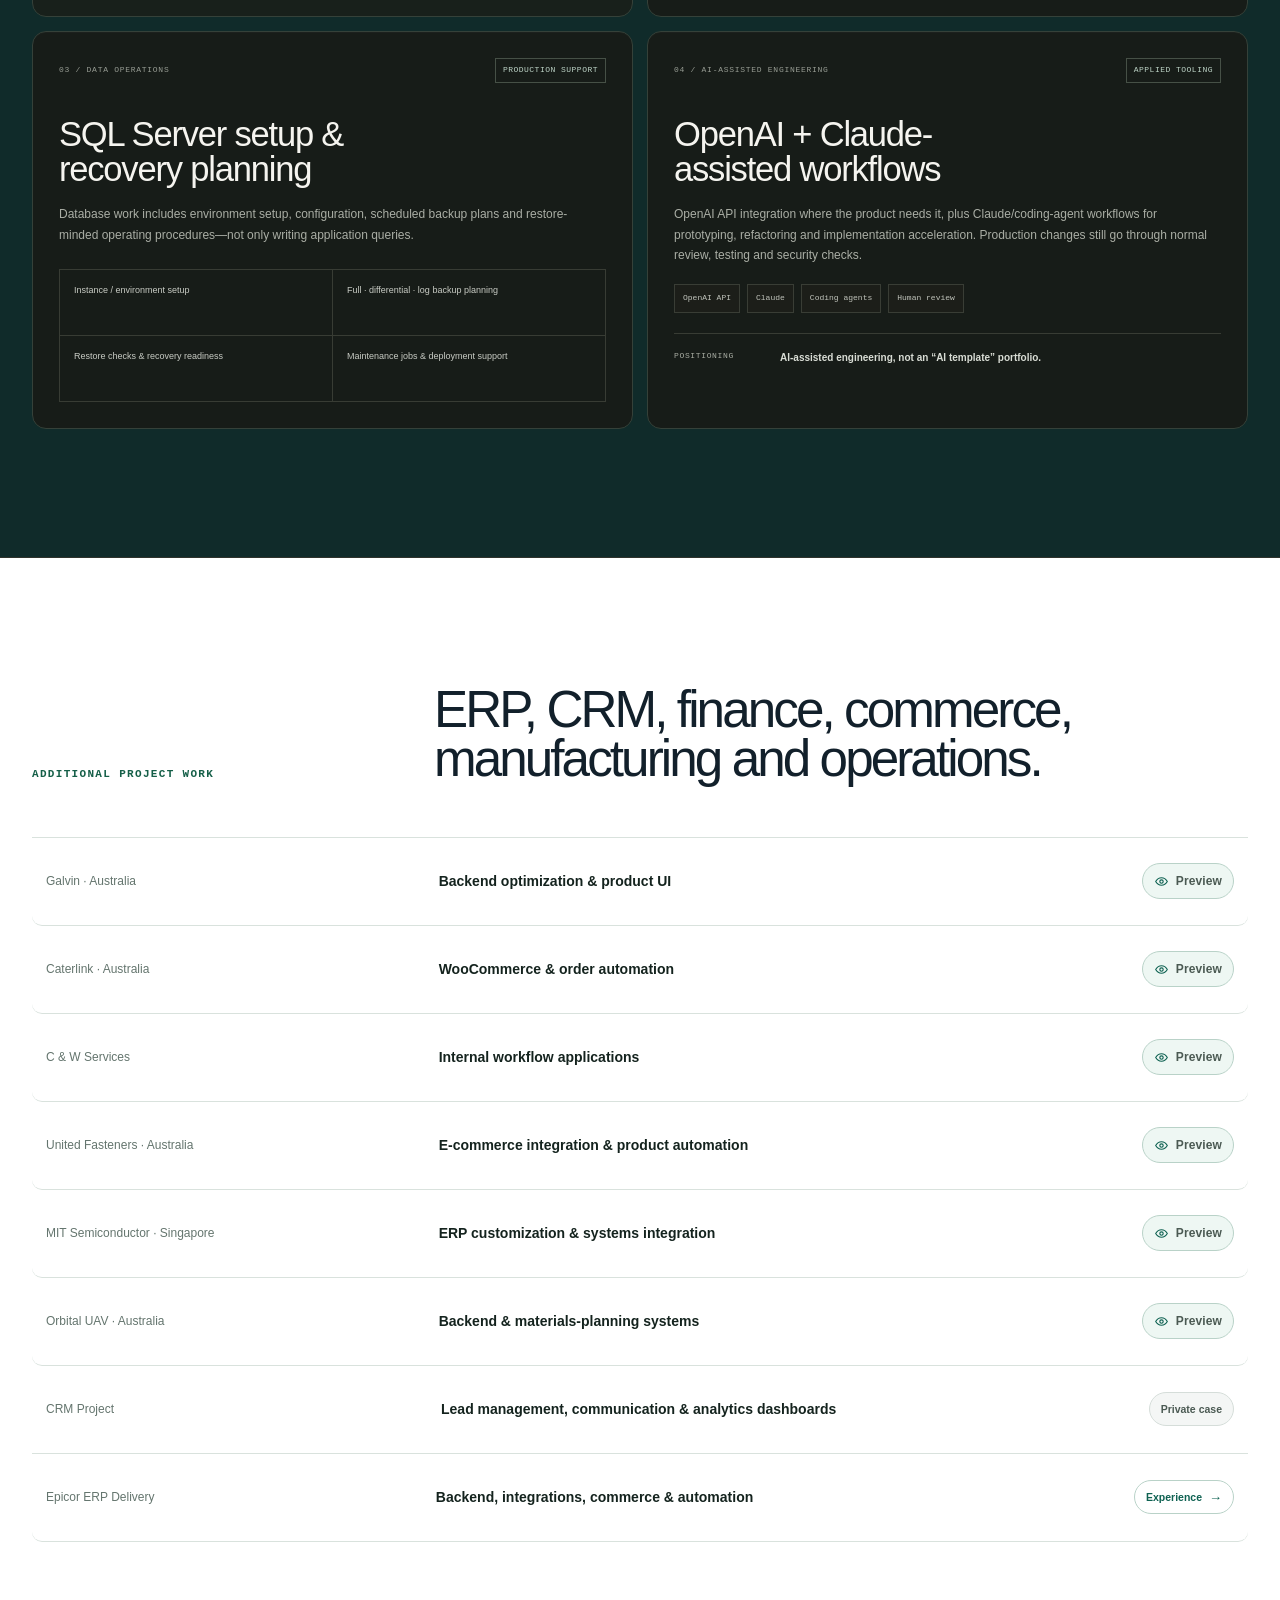
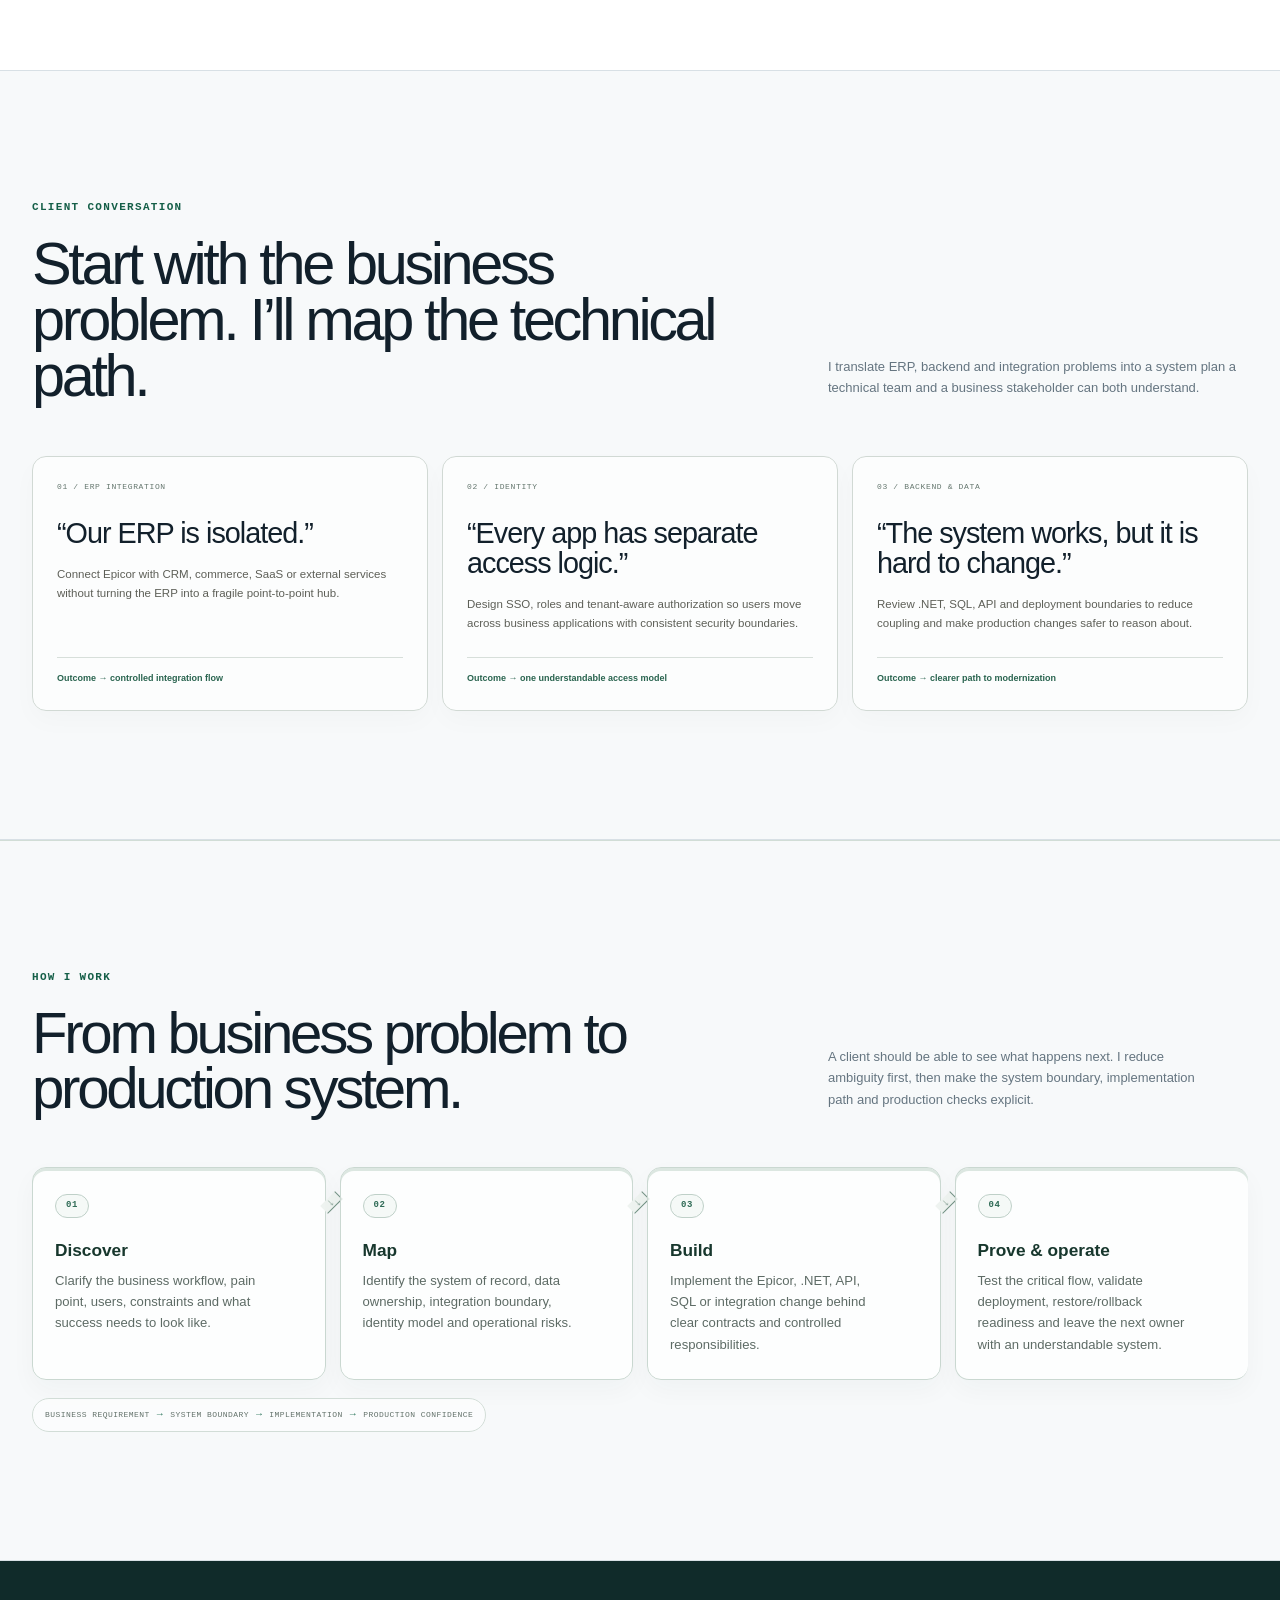
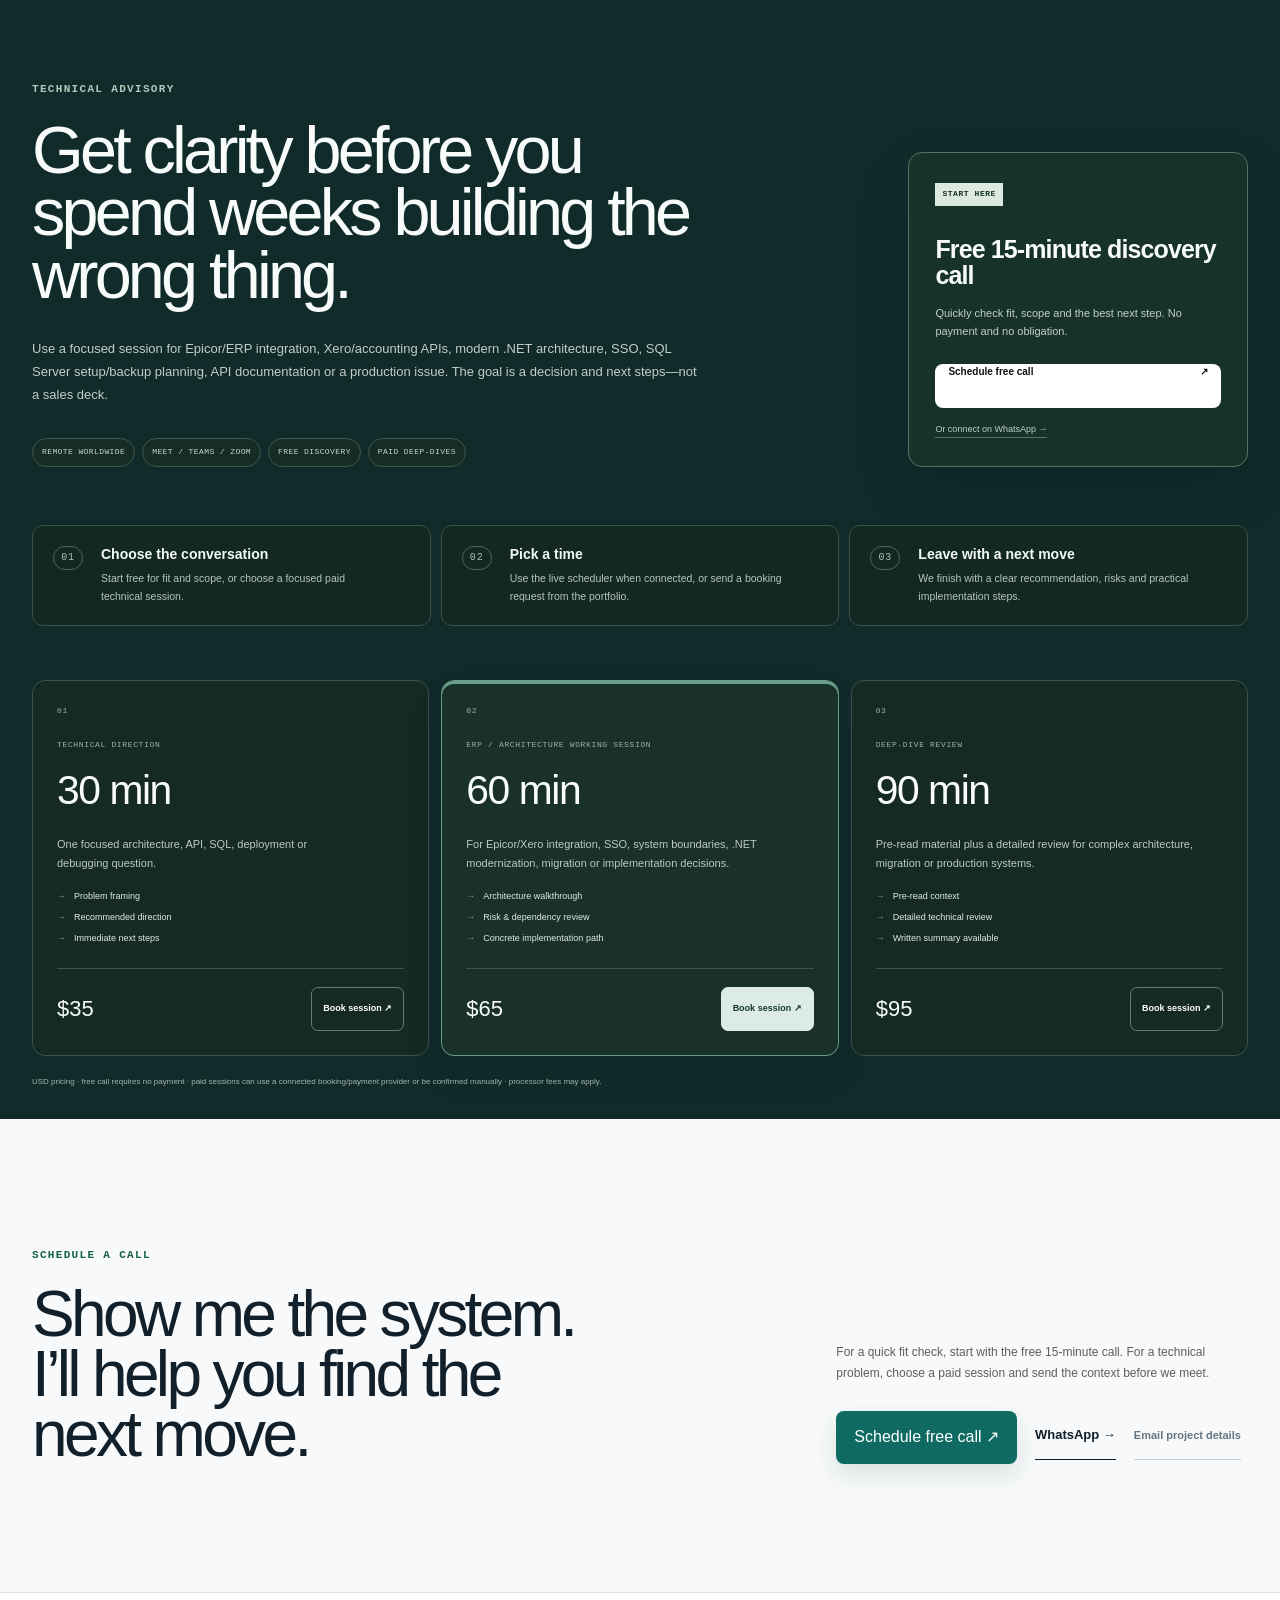
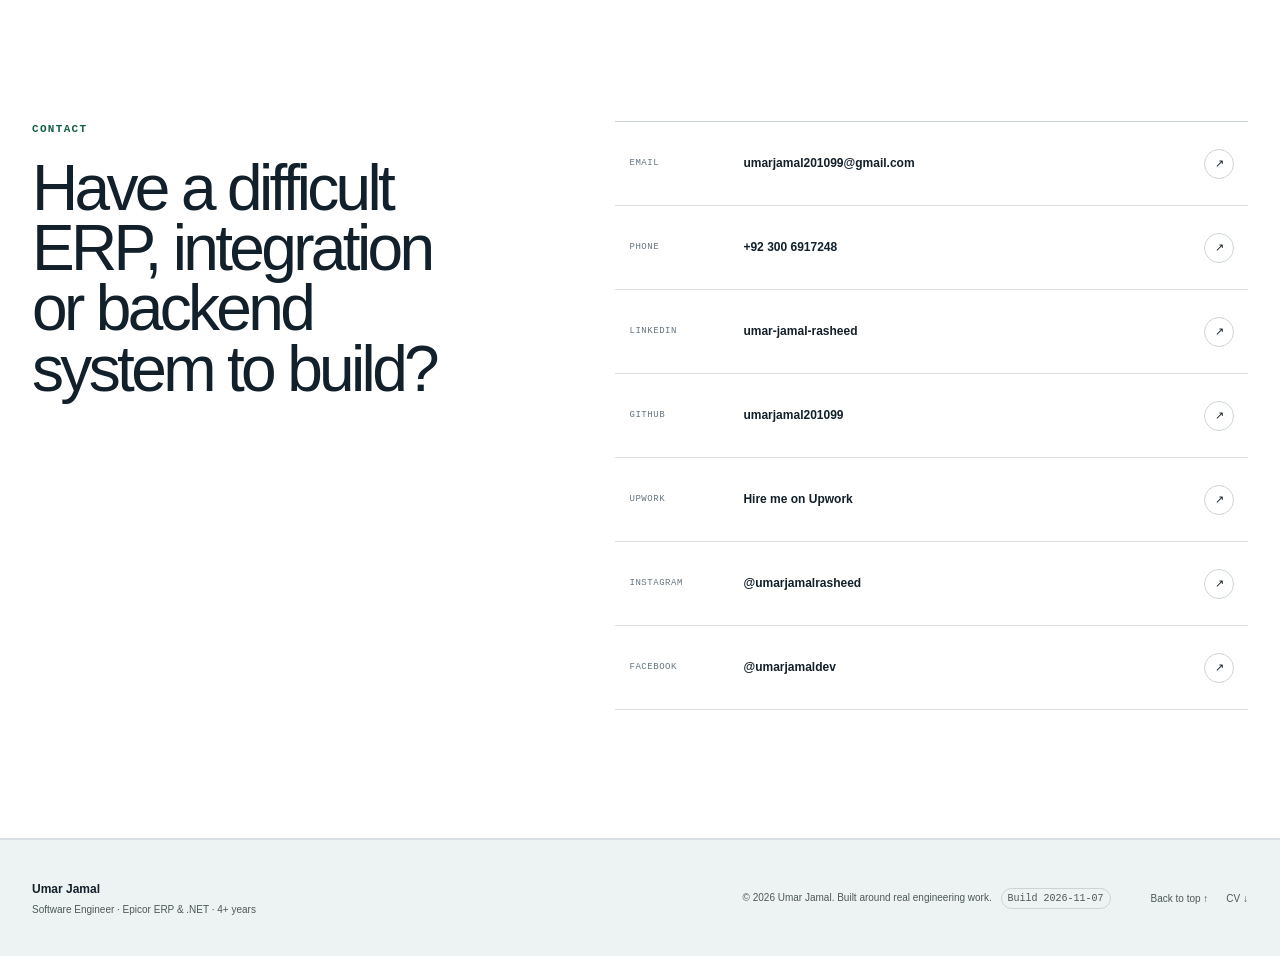
==== commit 244985ab: "Sync portfolio from JobAppAutomation profile.json" ====
--- a/index.html
+++ b/index.html
@@ -570,7 +570,7 @@
 <footer class="site-footer">
 <div class="wrap footer-grid">
 <div><strong>Umar Jamal</strong><span>Software Engineer · Epicor ERP &amp; .NET · 4+ years</span></div>
-<p>© <span data-year=""></span> Umar Jamal. Built around real engineering work. <span class="build-tag">Build 2026-11-02</span></p>
+<p>© <span data-year=""></span> Umar Jamal. Built around real engineering work. <span class="build-tag">Build 2026-11-07</span></p>
 <div><a href="#top">Back to top ↑</a><a download="" href="assets/Umar-Jamal-CV.pdf">CV ↓</a></div>
 </div>
 </footer>
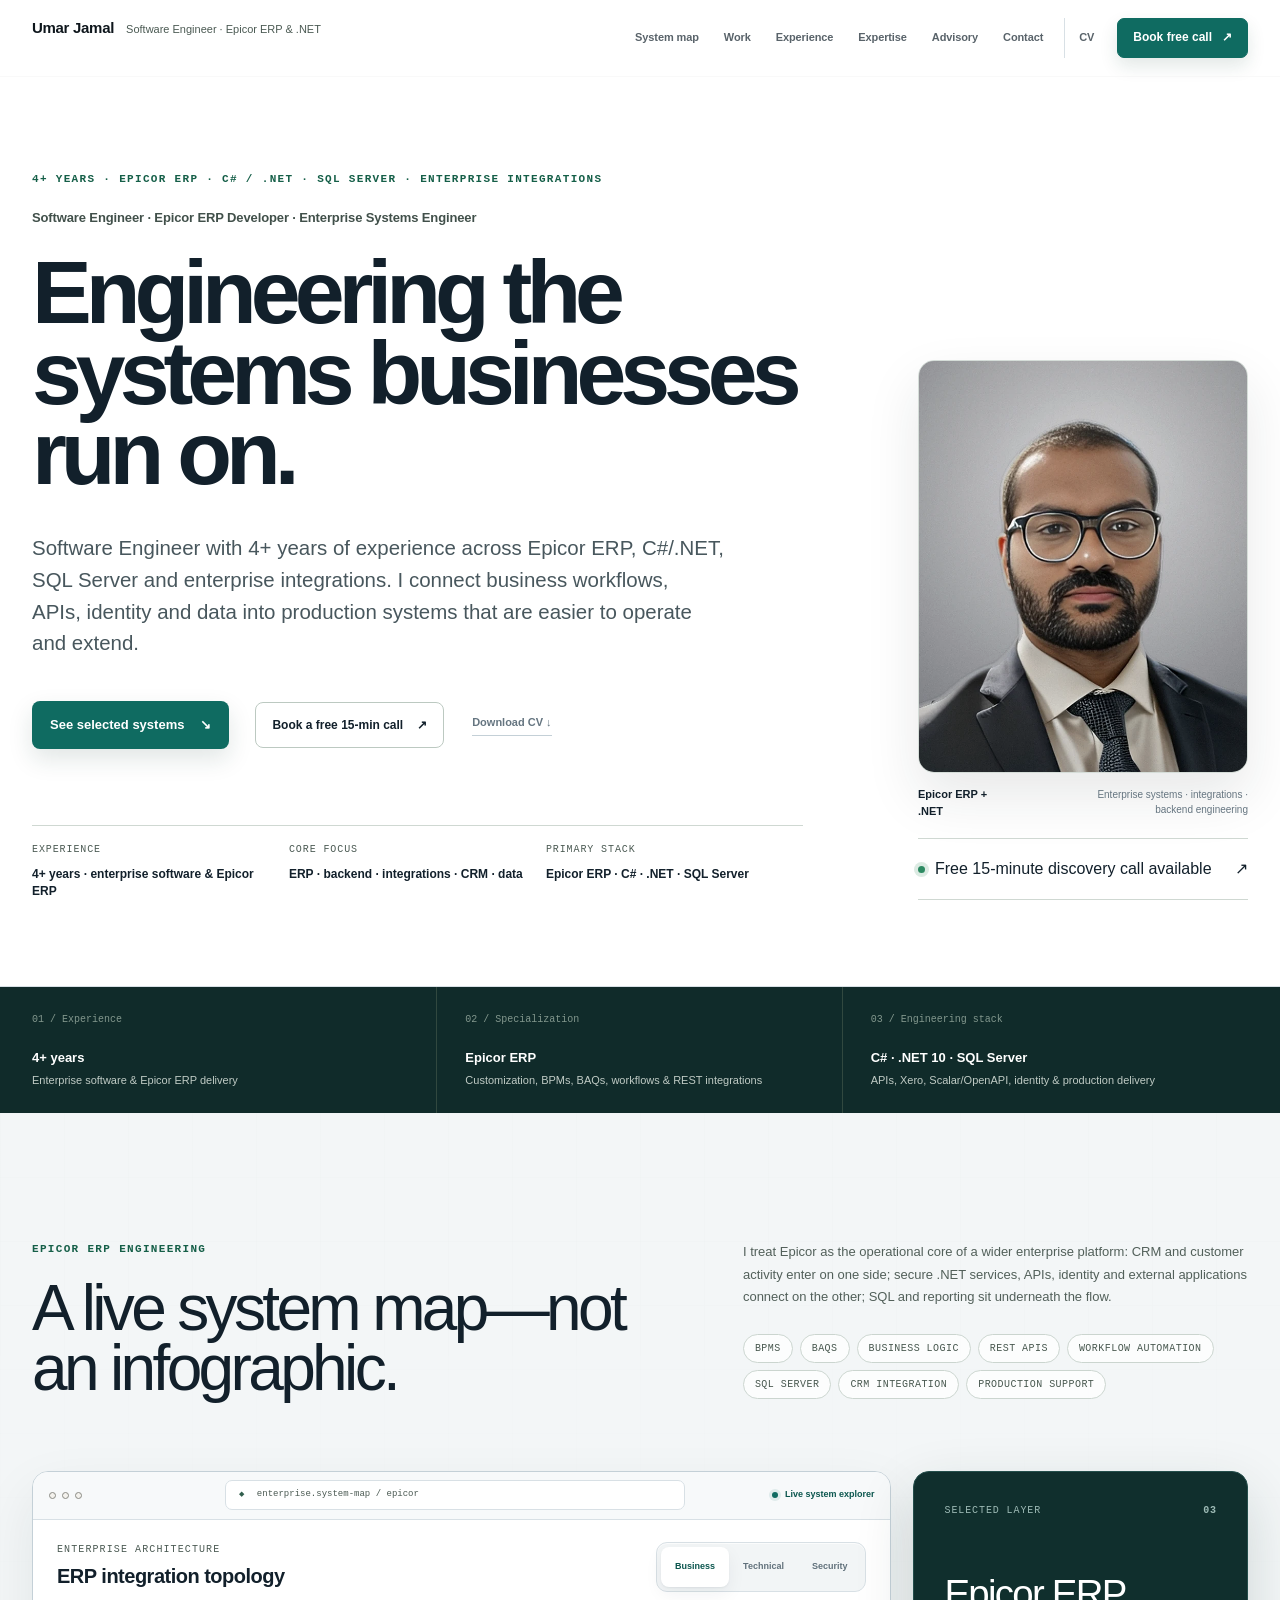
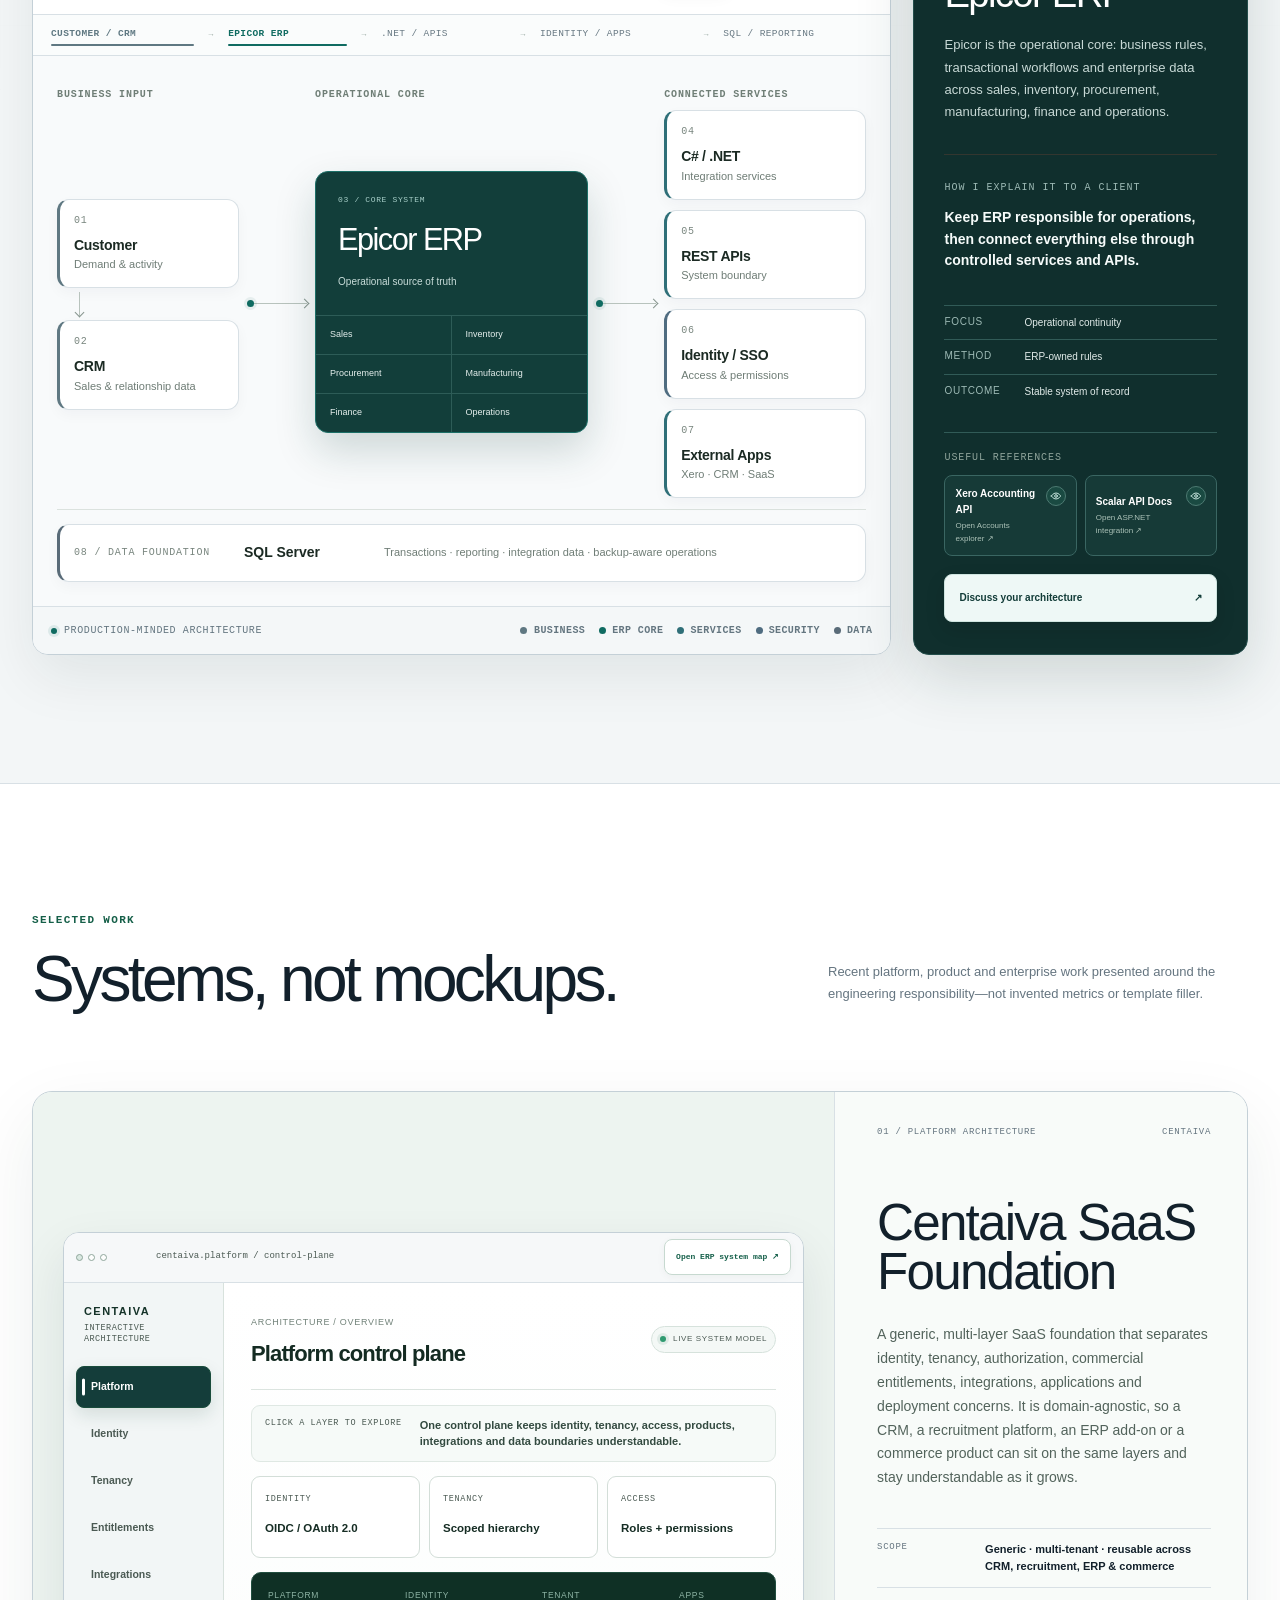
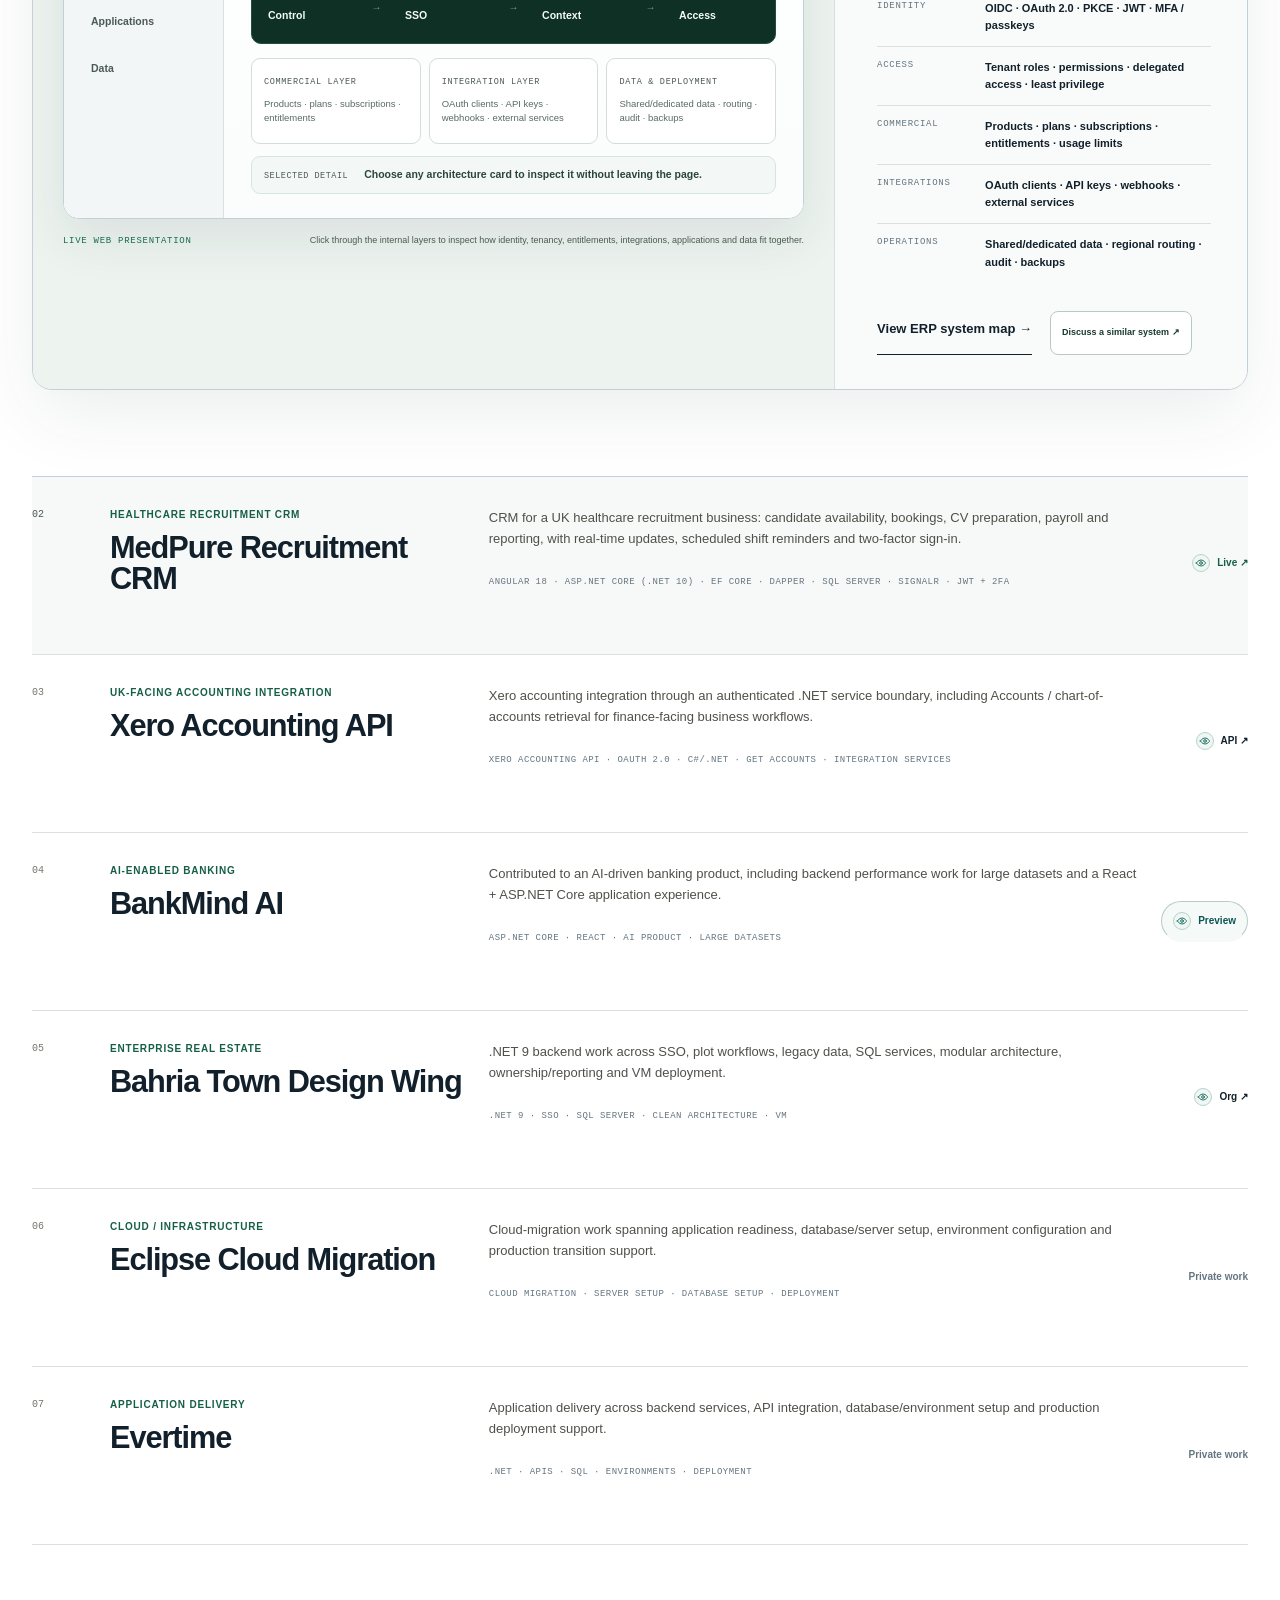
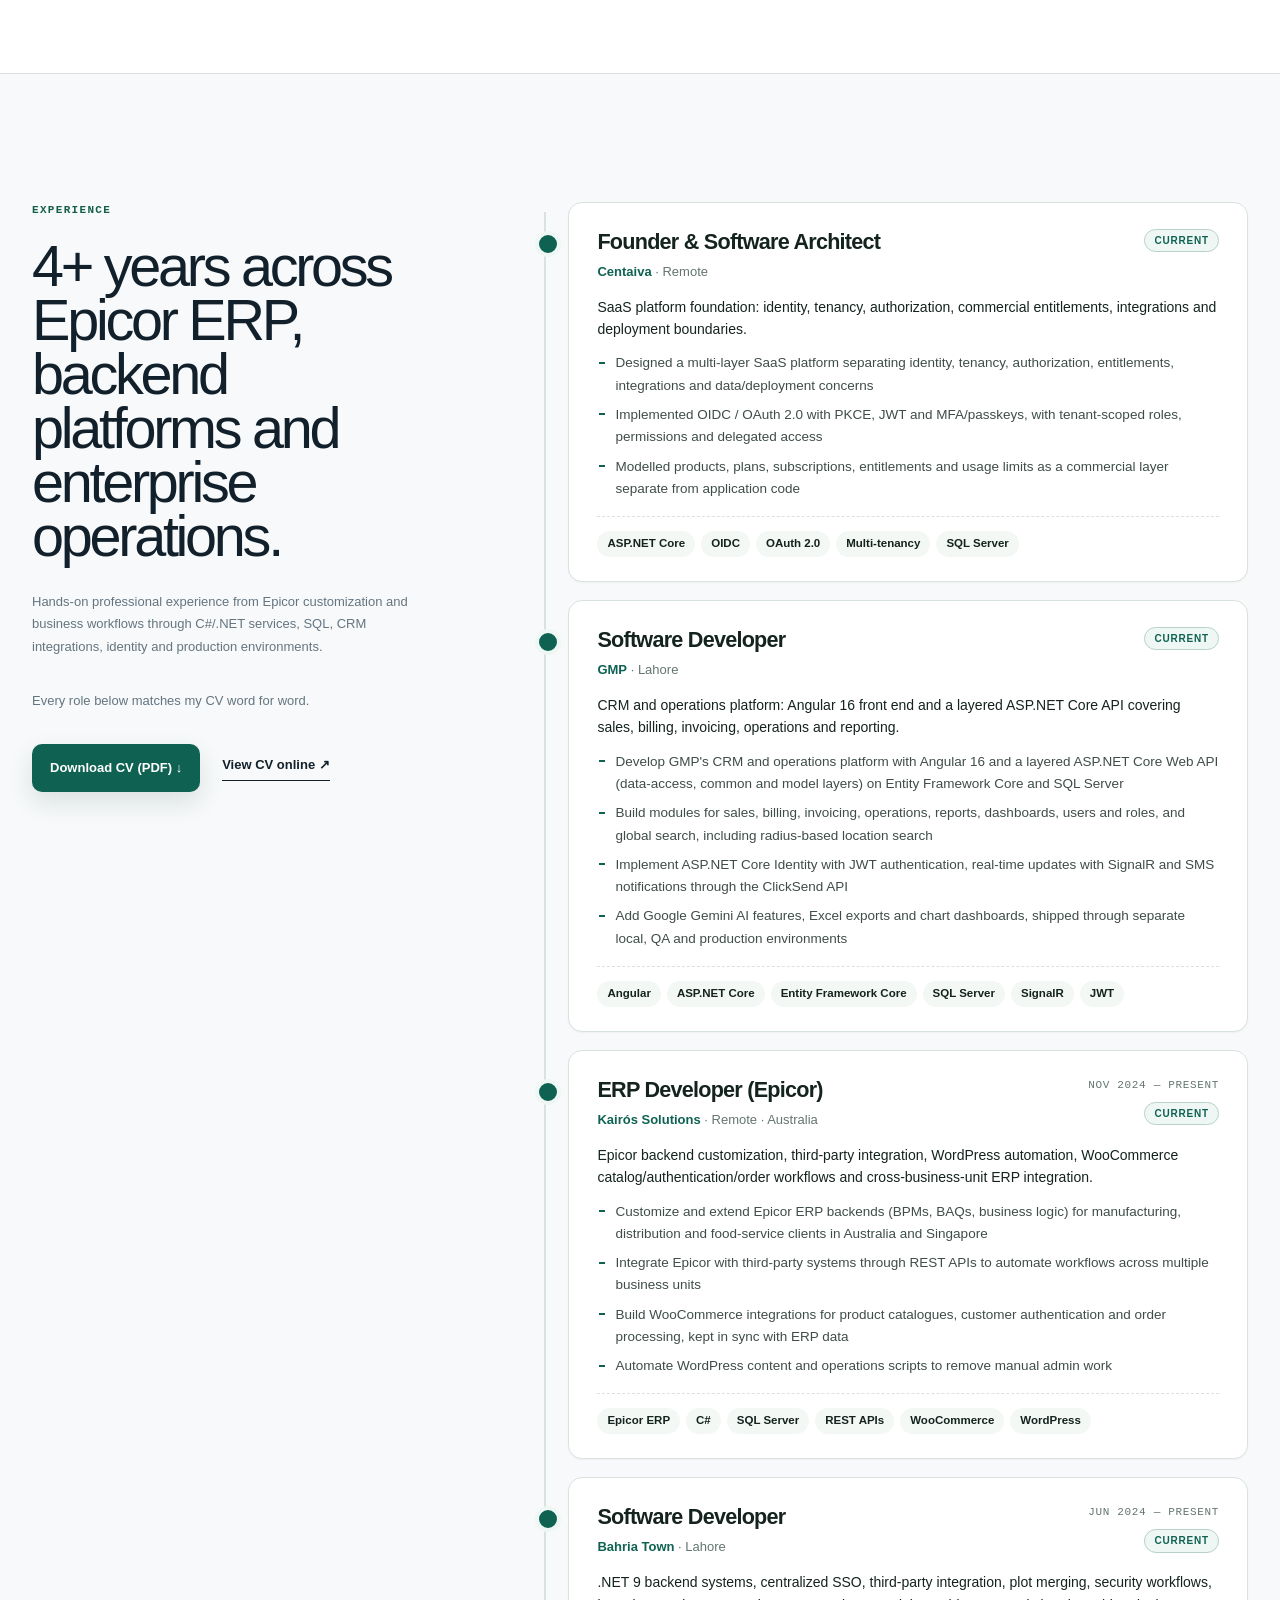
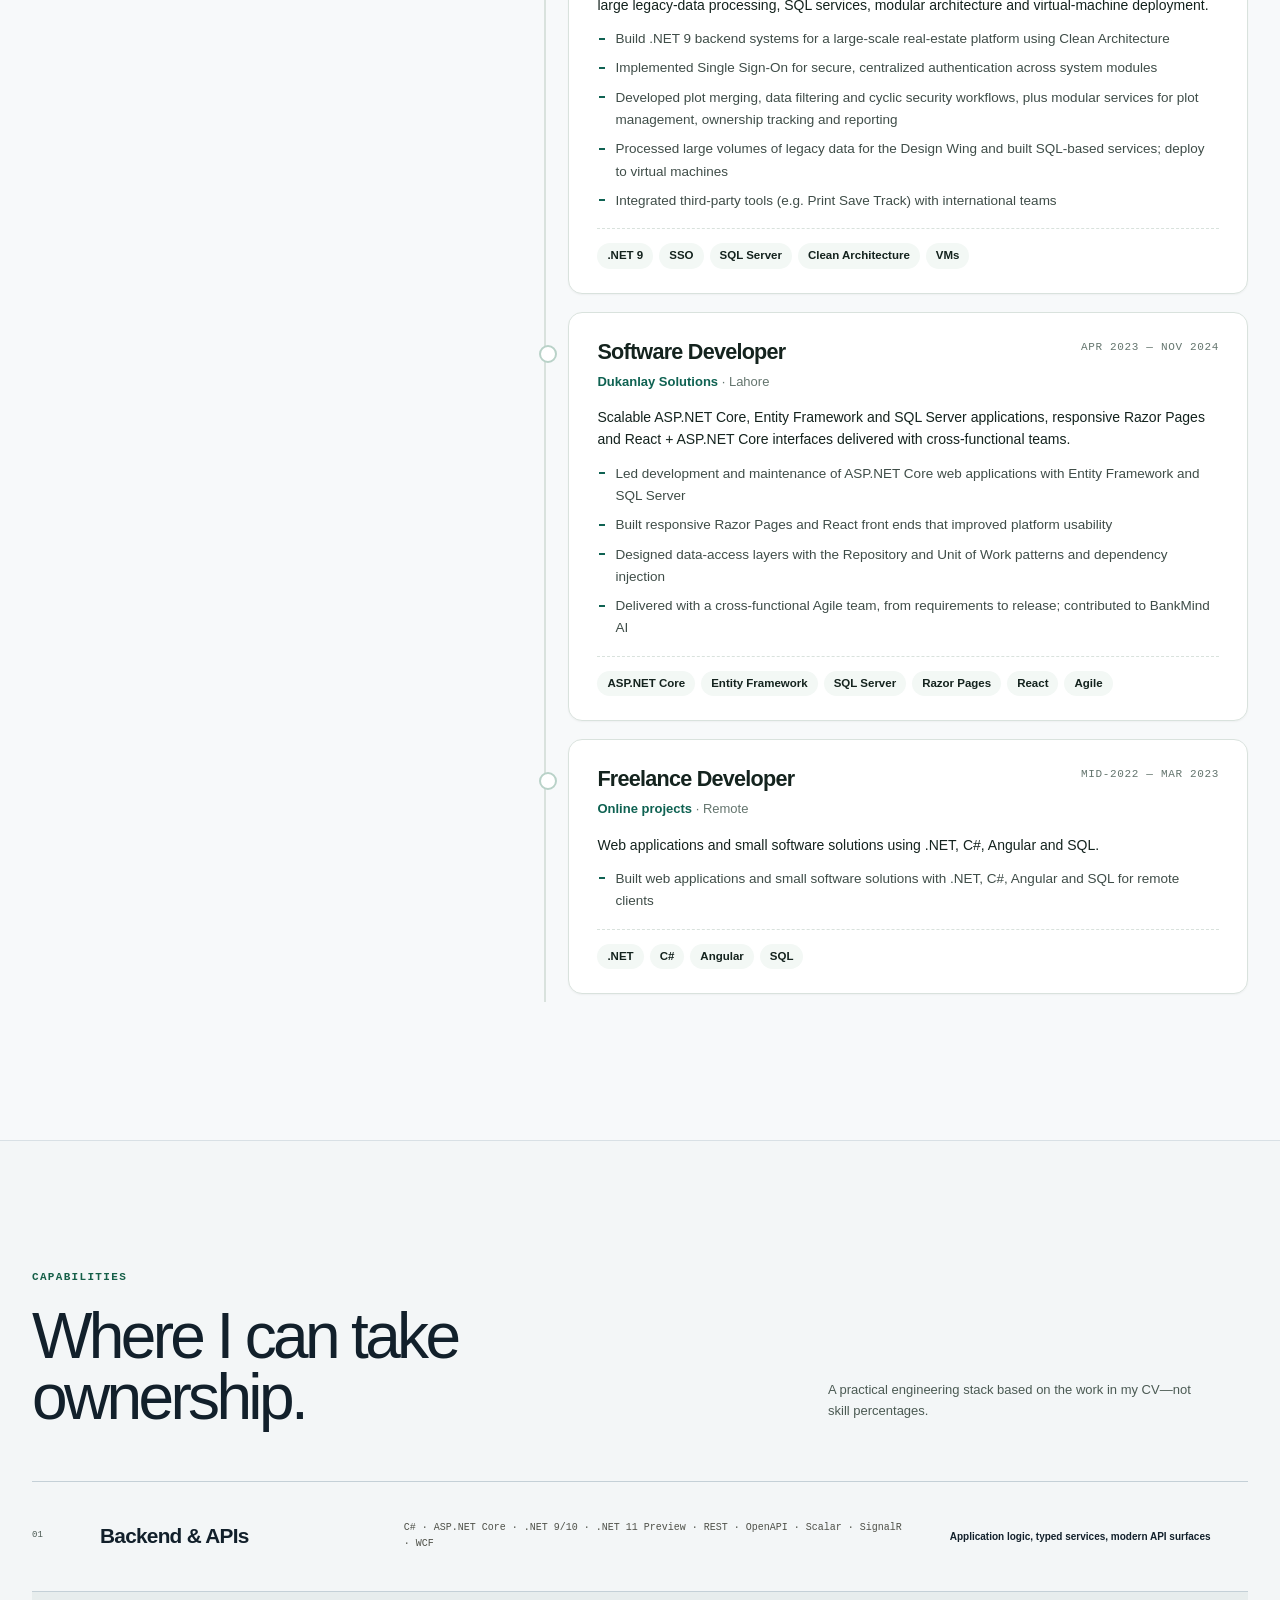
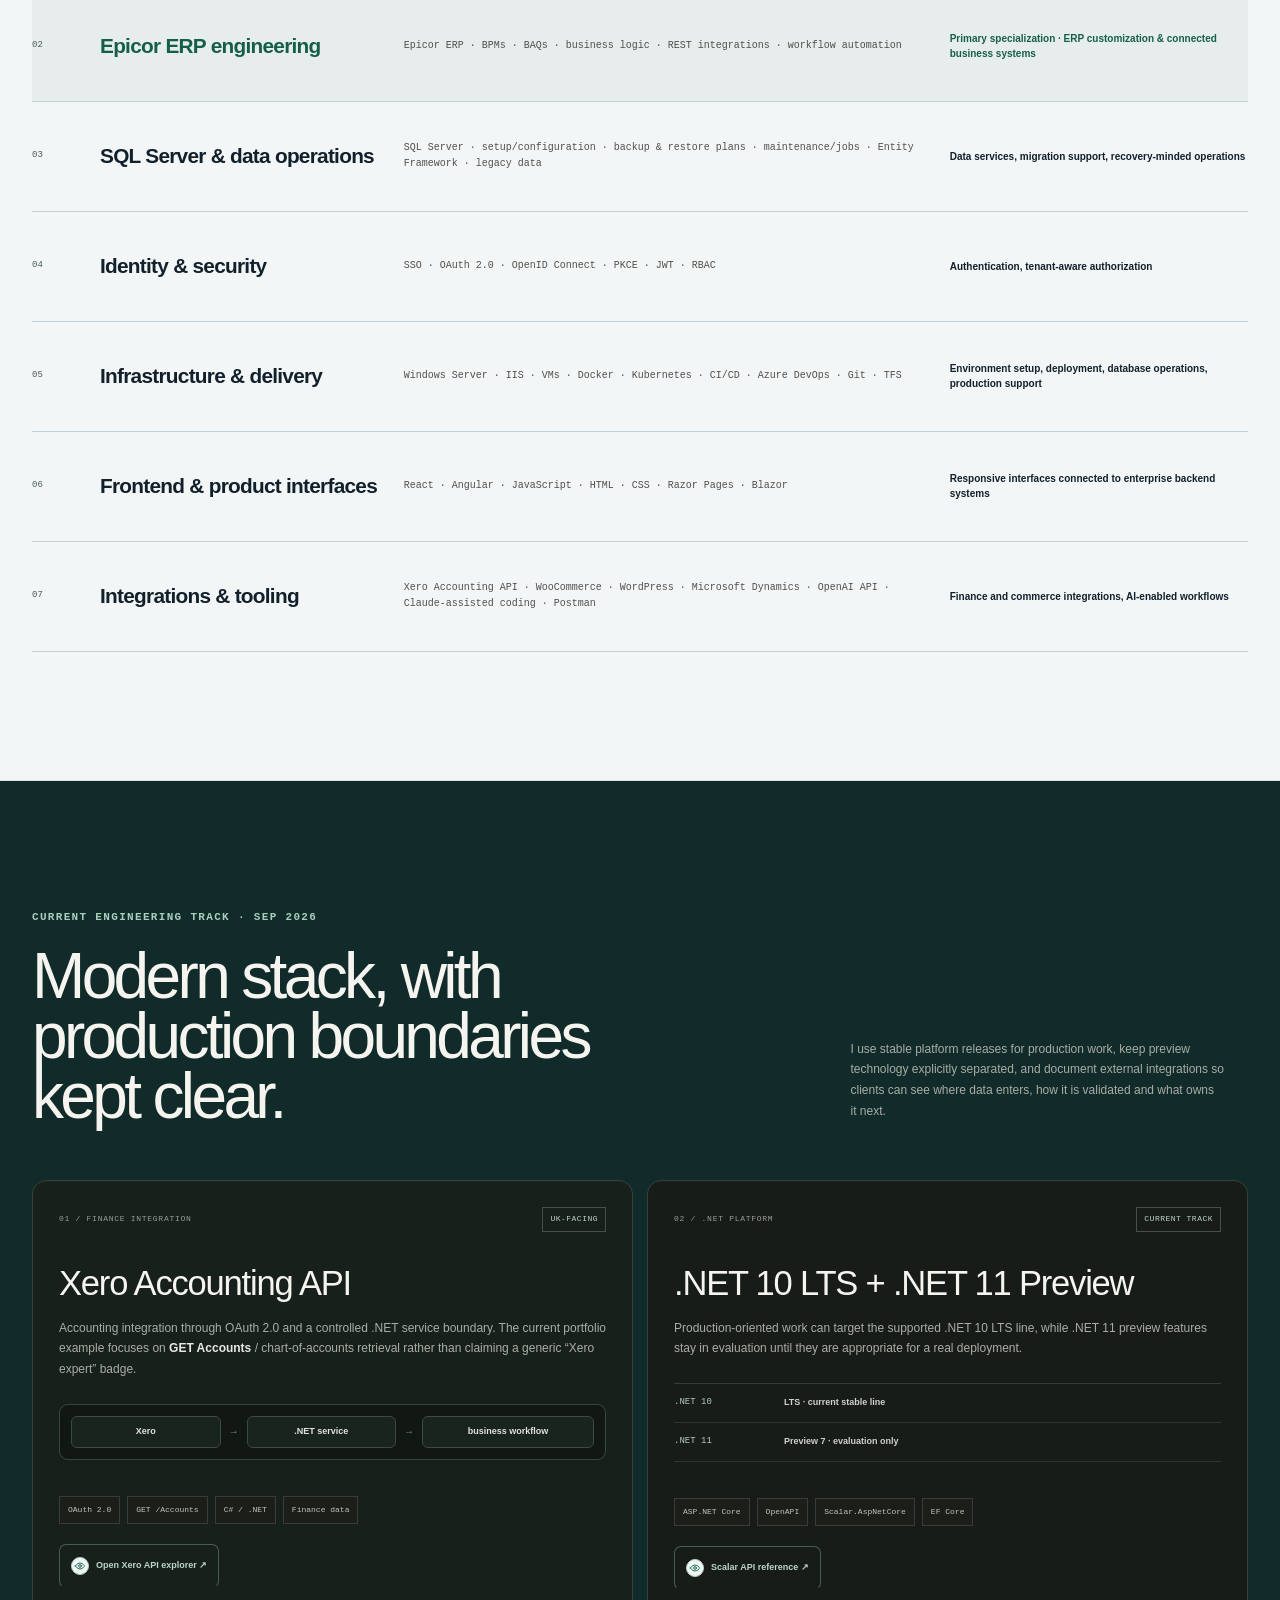
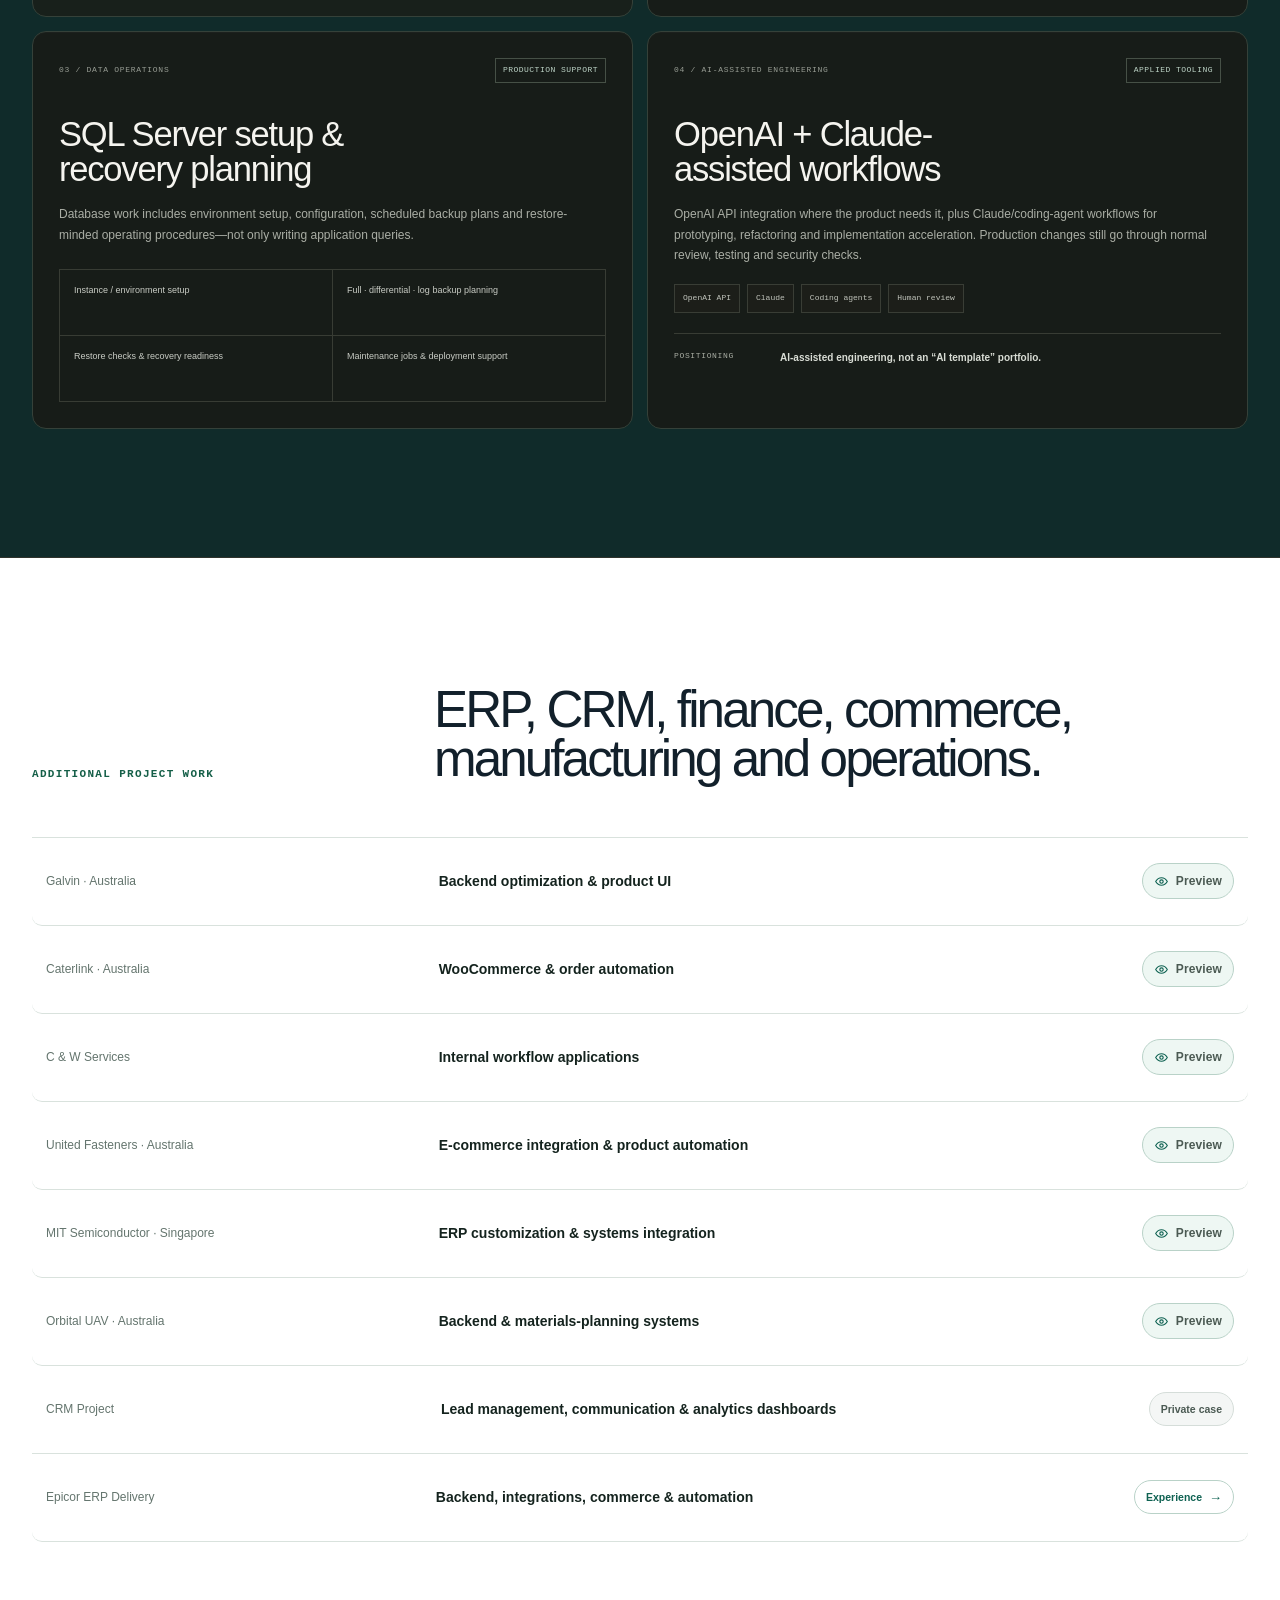
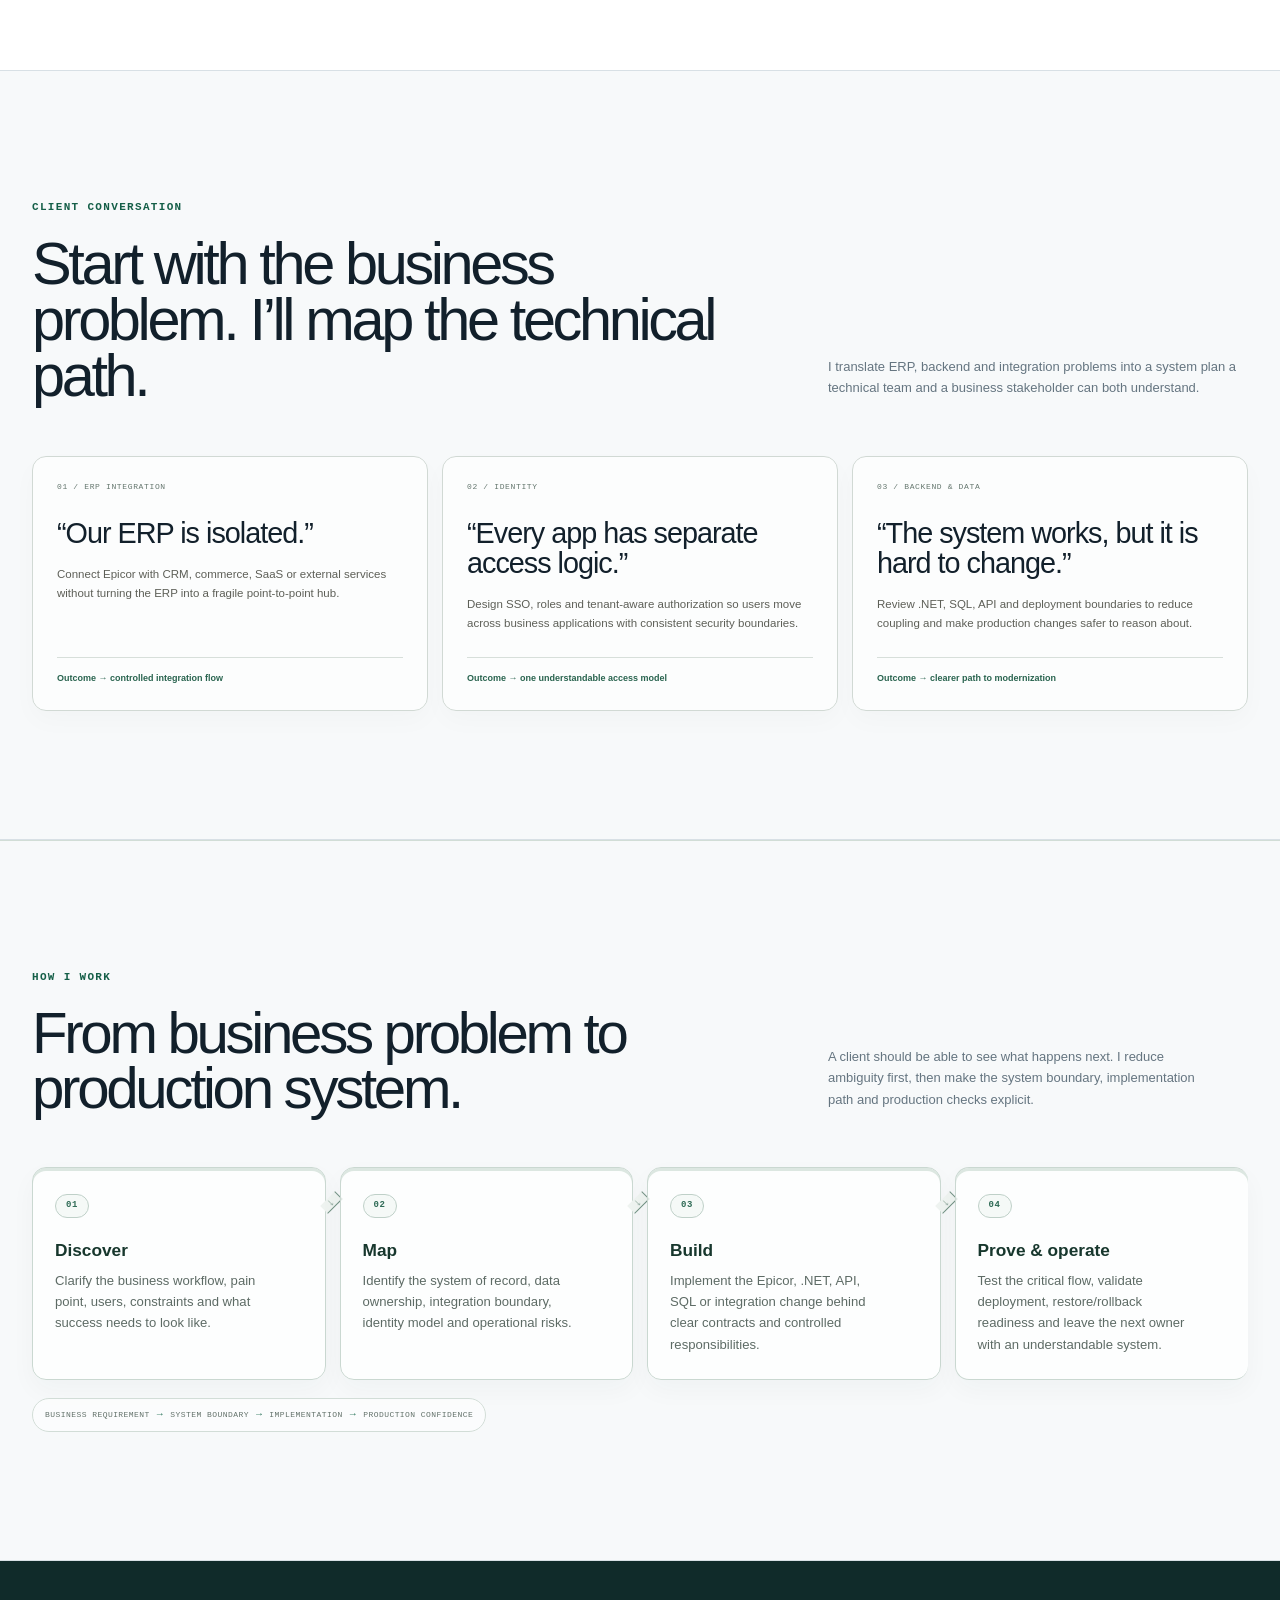
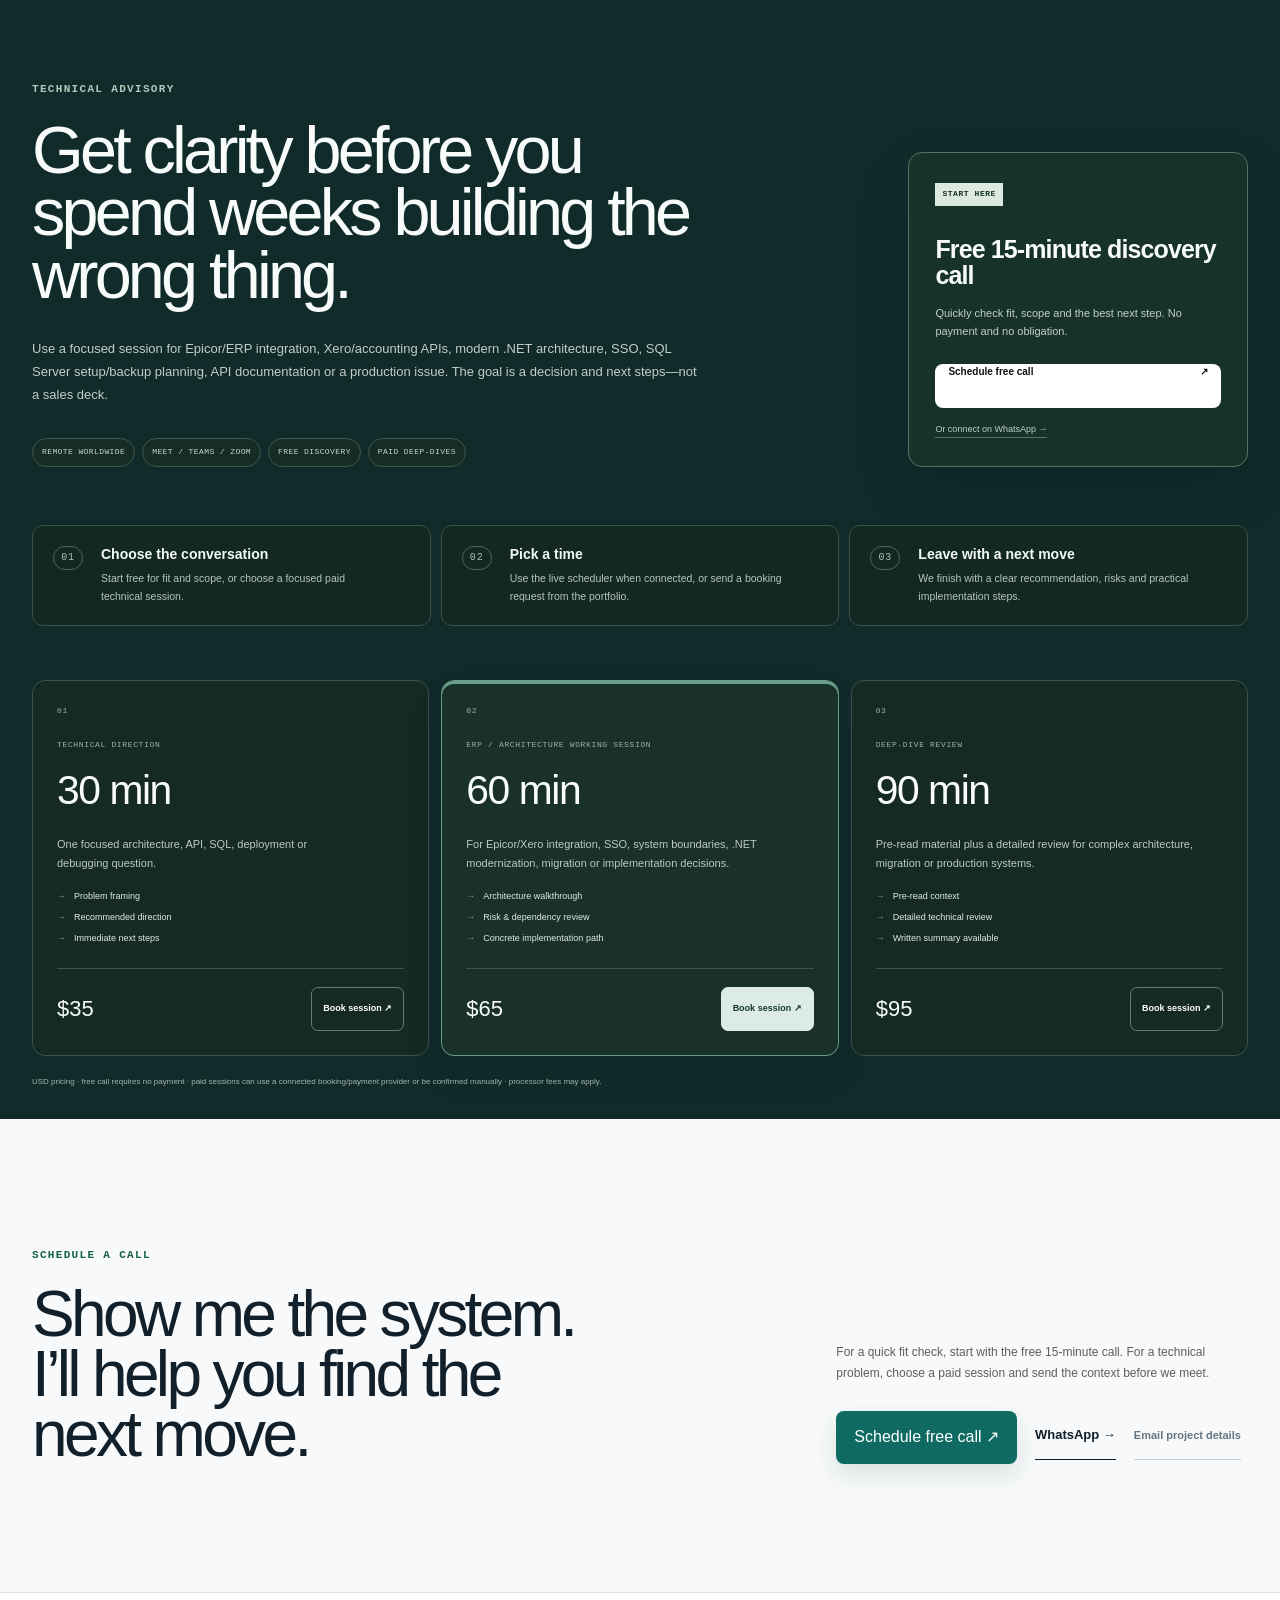
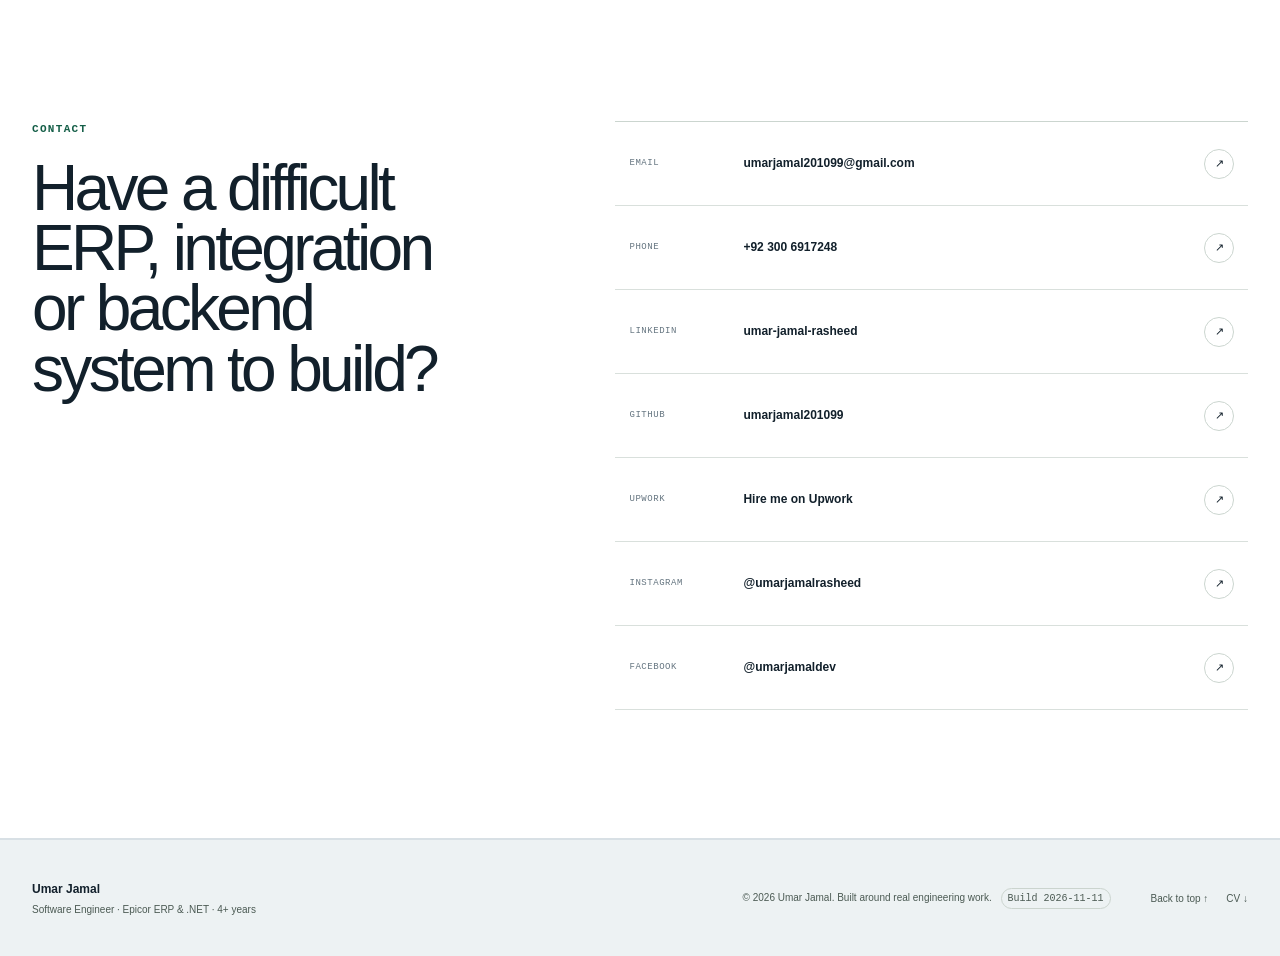
==== commit e8930eb1: "Sync portfolio from JobAppAutomation profile.json" ====
--- a/index.html
+++ b/index.html
@@ -69,7 +69,7 @@
 </div>
 <aside aria-label="Profile" class="hero-aside">
 <figure class="portrait">
-<img alt="Portrait of Umar Jamal" fetchpriority="high" height="750" src="assets/img/photo.webp" width="750"/>
+<img alt="Portrait of Umar Jamal" fetchpriority="high" height="800" src="assets/img/photo.webp" width="800"/>
 </figure>
 <div class="portrait-caption">
 <span>Epicor ERP + .NET</span>
@@ -570,7 +570,7 @@
 <footer class="site-footer">
 <div class="wrap footer-grid">
 <div><strong>Umar Jamal</strong><span>Software Engineer · Epicor ERP &amp; .NET · 4+ years</span></div>
-<p>© <span data-year=""></span> Umar Jamal. Built around real engineering work. <span class="build-tag">Build 2026-11-07</span></p>
+<p>© <span data-year=""></span> Umar Jamal. Built around real engineering work. <span class="build-tag">Build 2026-11-11</span></p>
 <div><a href="#top">Back to top ↑</a><a download="" href="assets/Umar-Jamal-CV.pdf">CV ↓</a></div>
 </div>
 </footer>
